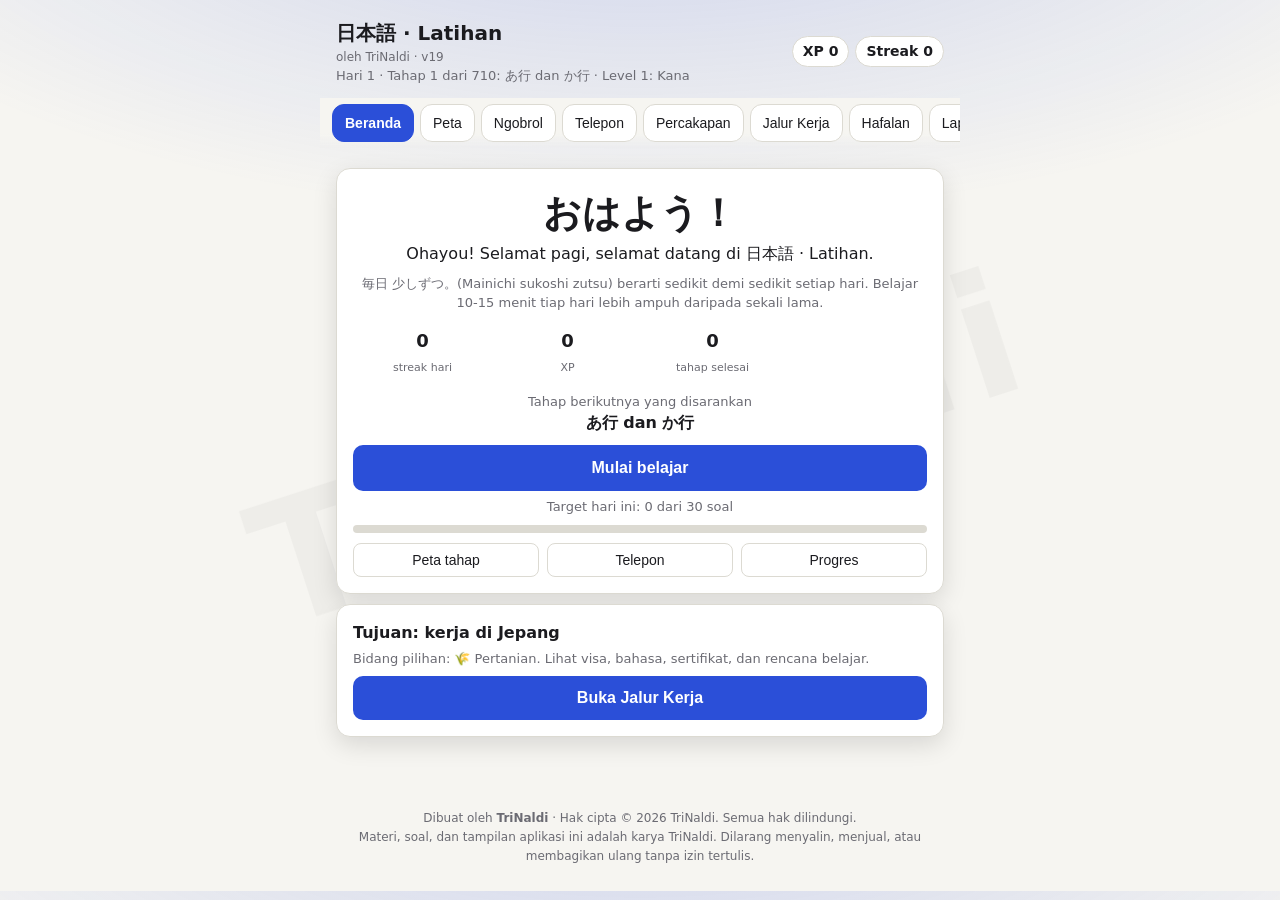
==== index.html @ ceb4240b "update" ====
<!DOCTYPE html>
<html lang="id">
<head>
<meta charset="utf-8">
<meta name="author" content="TriNaldi">
<meta name="copyright" content="TriNaldi">
<meta name="viewport" content="width=device-width, initial-scale=1, viewport-fit=cover">
<title>Latihan Bahasa Jepang</title>
<style>
:root{--bg:#f6f5f1;--sf:#fff;--tx:#1b1b1f;--mu:#6b6b73;--bd:#dcdad2;--ok:#1a8f4d;--no:#d1383d;--ac:#2b4fd8;--okb:#e3f5ea;--nob:#fbe6e7;
box-sizing:border-box;padding-top:env(safe-area-inset-top,0px);padding-bottom:env(safe-area-inset-bottom,0px)}
@media (prefers-color-scheme:dark){:root:not([data-theme="light"]){--bg:#000;--sf:#0b0b0d;--tx:#f2f2f2;--mu:#9a9aa3;--bd:#26262b;--ok:#3ddc84;--no:#ff6b6b;--ac:#7c9cff;--okb:#0f2a1b;--nob:#2c1213;color-scheme:dark}}
:root[data-theme="dark"]{--bg:#000;--sf:#0b0b0d;--tx:#f2f2f2;--mu:#9a9aa3;--bd:#26262b;--ok:#3ddc84;--no:#ff6b6b;--ac:#7c9cff;--okb:#0f2a1b;--nob:#2c1213;color-scheme:dark}
html{scroll-padding-top:env(safe-area-inset-top,0px)}
*{box-sizing:border-box}
body{margin:0;background:var(--bg);color:var(--tx);font:16px/1.5 "Noto Sans JP","Segoe UI",system-ui,sans-serif}
main{max-width:640px;margin:0 auto;padding:20px 16px 48px}
h1{font-size:20px;margin:0 0 4px}h2{font-size:16px;margin:24px 0 10px}
.card{background:var(--sf);border:1px solid var(--bd);border-radius:14px;padding:16px}
.mu{color:var(--mu);font-size:13px}
.stats{display:grid;grid-template-columns:repeat(3,1fr);gap:8px}.stats b{display:block;font-size:22px}
.bar{height:8px;background:var(--bd);border-radius:6px;overflow:hidden;margin:8px 0 4px}.bar i{display:block;height:100%;background:var(--ac);transition:width .3s}
.q{text-align:center}.kana{font-size:84px;line-height:1.2;font-weight:600;margin:6px 0}
.opts{display:flex;flex-direction:column;gap:8px;max-width:320px;margin:14px auto}
.opt{display:flex;align-items:center;gap:12px;padding:12px 14px;border:1px solid var(--bd);border-radius:10px;cursor:pointer;text-align:left;font-size:17px}
.opt:hover{border-color:var(--ac)}.opt.sel{border-color:var(--ac);background:color-mix(in srgb,var(--ac) 12%,transparent)}
.opt.ok{border-color:var(--ok);background:var(--okb)}.opt.no{border-color:var(--no);background:var(--nob)}
.dot{width:20px;height:20px;border:2px solid var(--mu);border-radius:50%;flex:none}.sel .dot{border-color:var(--ac);background:radial-gradient(var(--ac) 45%,transparent 50%)}
button.main{width:100%;padding:13px;border:0;border-radius:10px;background:var(--ac);color:#fff;font-size:16px;font-weight:600;cursor:pointer}
button.main:disabled{background:var(--bd);color:var(--mu);cursor:not-allowed}
button.ghost{background:none;border:1px solid var(--bd);color:var(--tx);border-radius:8px;padding:8px 12px;cursor:pointer;font-size:14px}
:focus-visible{outline:2px solid var(--ac);outline-offset:2px}
.fb{text-align:left;padding:12px 14px;border-radius:10px;margin:12px 0}.fb.ok{background:var(--okb)}.fb.no{background:var(--nob)}
.grid{display:grid;grid-template-columns:repeat(5,1fr);gap:6px}
.cell{border:1px solid var(--bd);border-radius:8px;padding:6px 0;text-align:center;font-size:22px}
.cell small{display:block;font-size:11px;color:var(--mu)}
.cell.m{border-color:var(--ok);background:var(--okb)}.cell.w{border-color:var(--no);background:var(--nob)}
pre{white-space:pre-wrap;font:14px/1.5 inherit;margin:0;font-family:inherit}
.row{display:flex;gap:8px;flex-wrap:wrap;margin-top:12px}
[hidden]{display:none!important}
body{background:radial-gradient(900px 380px at 50% -160px,color-mix(in srgb,var(--ac) 22%,transparent),transparent),var(--bg)}
.top{max-width:640px;margin:0 auto;padding:18px 16px 4px;display:flex;justify-content:space-between;align-items:center;gap:8px}
.top h1{margin:0}.chips{display:flex;gap:6px}.chip2{background:var(--sf);border:1px solid var(--bd);border-radius:20px;padding:4px 10px;font-size:14px;font-weight:600}
.tabs{max-width:640px;margin:8px auto 0;padding:6px 12px;display:flex;gap:6px;position:sticky;top:env(safe-area-inset-top,0px);z-index:5;background:linear-gradient(var(--bg) 70%,transparent)}
.tabs button{flex:1;padding:10px 2px;border:1px solid var(--bd);border-radius:12px;background:var(--sf);color:var(--tx);font-size:14px;cursor:pointer;transition:.15s}
.tabs button.on{background:var(--ac);border-color:var(--ac);color:#fff;font-weight:600}
.card{box-shadow:0 8px 24px rgba(0,0,0,.12);animation:rise .25s ease}
.opt{transition:transform .12s,border-color .12s}.opt:hover{transform:translateY(-1px)}.opt:active{transform:scale(.98)}
.opt.ok{animation:pop .35s}.opt.no{animation:shake .35s}
@keyframes pop{50%{transform:scale(1.04)}}@keyframes shake{25%{transform:translateX(-6px)}75%{transform:translateX(6px)}}@keyframes rise{from{opacity:0;transform:translateY(6px)}}
.pth{display:flex;flex-wrap:wrap;gap:5px;margin-top:8px}.pc{width:38px;height:34px;border-radius:9px;border:1px solid var(--bd);background:var(--sf);color:var(--tx);font-size:12px;cursor:pointer}
.pc.d{background:var(--okb);border-color:var(--ok)}.pc.c{background:var(--ac);color:#fff;border-color:var(--ac)}
.fc{min-height:220px;display:flex;flex-direction:column;align-items:center;justify-content:center;cursor:pointer;gap:8px;text-align:center}
.toast{position:fixed;left:50%;bottom:calc(24px + env(safe-area-inset-bottom,0px));transform:translateX(-50%);background:var(--tx);color:var(--bg);padding:10px 16px;border-radius:12px;z-index:60;font-size:14px}
details.card summary{cursor:pointer;font-weight:600}
body::after{content:"TriNaldi";position:fixed;left:50%;top:50%;transform:translate(-50%,-50%) rotate(-18deg);font-size:min(26vw,170px);font-weight:800;letter-spacing:.05em;color:var(--tx);opacity:.035;pointer-events:none;z-index:0;white-space:nowrap}
.top,main{position:relative;z-index:1}
.foot{max-width:640px;margin:8px auto 0;padding:16px 16px calc(24px + env(safe-area-inset-bottom,0px));text-align:center;color:var(--mu);font-size:12px;line-height:1.6;position:relative;z-index:1}

.kana{overflow-wrap:anywhere;word-break:break-word;max-width:100%}
.tabs{overflow-x:auto;scrollbar-width:none}.tabs::-webkit-scrollbar{display:none}
.tabs button{white-space:nowrap;padding:10px 12px}
.opts{width:100%}.opt{word-break:break-word}
.sub{display:flex;gap:6px;margin:12px 0}
.sub button{flex:1;padding:12px 4px;border-radius:12px;border:2px solid var(--bd);background:var(--sf);color:var(--tx);font-size:15px;font-weight:700;cursor:pointer}
.sub button.on{color:#fff}.sub .t.on{background:var(--tx);color:var(--bg);border-color:var(--tx)}
.sub .h.on{background:#2b4fd8;border-color:#2b4fd8}.sub .k.on{background:#d1383d;border-color:#d1383d}.sub .j.on{background:#1a8f4d;border-color:#1a8f4d}
.cell{cursor:pointer}
.ban{border-left:6px solid var(--ac);margin-bottom:10px}.ban b{font-size:18px}
.cr{display:flex;align-items:center;justify-content:space-between;gap:8px;padding:8px 0;border-top:1px solid var(--bd)}
@media(max-width:400px){.grid{grid-template-columns:repeat(4,1fr)}.kana{font-size:min(84px,18vw)}}

.bub{max-width:84%;padding:10px 13px;border-radius:16px;margin:8px 0;line-height:1.45;font-size:17px;cursor:pointer}
.bp{background:var(--sf);border:1px solid var(--bd);border-top-left-radius:4px}
.bu{background:var(--ac);color:#fff;margin-left:auto;border-top-right-radius:4px}
.rm{font-size:12px;opacity:.75;margin-top:2px}
.cs:active{transform:scale(.98)}
select.sl{width:100%;padding:10px;border-radius:10px;border:1px solid var(--bd);background:var(--sf);color:var(--tx);font-size:15px;margin:8px 0}
.seg{display:flex;gap:6px;margin:6px 0}.seg button{flex:1;padding:9px 4px;border-radius:10px;border:1px solid var(--bd);background:var(--sf);color:var(--tx);font-size:14px;cursor:pointer}.seg button.on{background:var(--ac);border-color:var(--ac);color:#fff}
.tabs button[data-v=latih]{display:none}.tabs{overflow-x:auto;white-space:nowrap;scrollbar-width:none}.tabs button{transition:.15s}.opt{transition:transform .1s,background .15s}.opt:active{transform:scale(.97)}
.big9{font-size:34px;font-weight:800;margin:4px 0}.big9 span{font-size:13px;font-weight:400;color:var(--mu);display:block}
.g9{display:grid;grid-template-columns:repeat(4,1fr);gap:6px;margin:12px 0;text-align:center}.g9 b{display:block;font-size:18px}.g9 span{font-size:11px;color:var(--mu)}
.wk9{display:flex;gap:6px;height:64px;margin:8px 0 12px}.wk9 div{flex:1;display:flex;flex-direction:column;justify-content:flex-end;align-items:center;font-size:10px;color:var(--mu)}.wk9 i{display:block;width:100%;background:var(--ac);border-radius:4px 4px 0 0;opacity:.85}
#go9{width:100%;padding:14px;font-size:16px}#bkp{margin-bottom:8px}
.cv-b{animation:pop9 .25s ease}@keyframes pop9{from{opacity:0;transform:translateY(8px)}to{opacity:1;transform:none}}.cv-av{width:92px;height:92px;font-size:50px;box-shadow:0 0 0 6px #ffffff14}
.r9{padding:7px 0;border-bottom:1px solid var(--bd);font-size:15px}.r9:last-child{border:0}
.jp9{font-size:38px;font-weight:800}.hm9{text-align:center}.hm9 .g9{margin:14px 0}.hm9 .row{justify-content:center}
.cv-btn.mic,.cv-btn.end{font-size:14px;font-weight:600}#v-home .row button{flex:1}.cv-btn{font-size:13px}
#sk9{position:fixed;inset:0;z-index:45;display:flex;flex-direction:column;height:100dvh;background:linear-gradient(#0e1838,#1c2c64 60%,#121c42);color:#fff;padding-top:env(safe-area-inset-top)}
#sk9 .cv-top{padding:12px}#sk9 .cv-chips{display:flex;flex-wrap:wrap;justify-content:center;gap:6px;margin-bottom:6px}.sk-c{border:0;border-radius:16px;padding:8px 12px;background:#ffffff26;color:#fff;font-size:14px}
.sk-n{font-size:12.5px;margin:0 0 8px 6px;color:#f5c542}#sk9 .tr{display:none;font-size:13px;opacity:.8;margin-top:3px}#sk9 .op .tr,#sk9.arti .tr{display:block}#sk9.norm .rm{display:none}#sk9 .cv-in{flex:1;min-width:0}#skm.on{background:#e03b3b}
</style>
<style>#callov .cv-btn{font-size:13px;line-height:1.1;padding:0}#callov .cv-btn.mic{font-size:15px;font-weight:600}#callov .cv-btn.mic.on{animation:none;box-shadow:0 0 0 7px #e03b3b55}#callov .cv-row{flex-wrap:wrap}</style>
<style id="v18css">
/* v18: rapikan layout agar tidak keluar batas */
html,body{max-width:100%;overflow-x:hidden}
main,.card,.top>div{min-width:0}
.card,.r9,.opt,.bub{overflow-wrap:anywhere}
.top{flex-wrap:wrap}.chips{flex-wrap:wrap}
img,svg,canvas,select,input{max-width:100%}
.seg{flex-wrap:wrap}.seg button{flex:1 1 auto;min-width:0;white-space:normal;line-height:1.25}
.tabs button{flex:0 0 auto}
.cv-row,#sk9 .cv-row{flex-wrap:wrap}
#sk9 .cv-in{flex:1 1 100%;min-width:0}
#sk9 .cv-sm{flex:1 1 auto;min-width:0}
#sk9 .cv-chips{max-height:34vh;overflow-y:auto}
#sk9{position:fixed;top:0;left:0;right:0;bottom:0;height:100%;max-height:100dvh;overflow:hidden}
#sk9 .cv-top{padding-top:calc(14px + env(safe-area-inset-top,0px));flex:none}
#sk9 .cv-log{flex:1 1 auto;min-height:0;overflow-y:auto}
#sk9 .cv-dock{flex:none;padding-bottom:calc(12px + env(safe-area-inset-bottom,0px))}
.sk-c{max-width:100%;white-space:normal;text-align:center}
#v-sk9 .seg button{flex:1 1 42%}
/* Jalur Kerja */
.kg{display:grid;grid-template-columns:repeat(2,minmax(0,1fr));gap:8px;margin-top:10px}
.kf{display:flex;align-items:center;gap:8px;padding:10px;border:1px solid var(--bd);border-radius:12px;background:var(--sf);color:var(--tx);font-size:14px;cursor:pointer;text-align:left;line-height:1.25;transition:.15s}
.kf span{font-size:22px;flex:none}.kf.on{border-color:var(--ac);background:color-mix(in srgb,var(--ac) 14%,transparent);font-weight:700}
.kf:active{transform:scale(.97)}
.ktab{margin-top:10px}.ktab button{flex:1 1 30%}
.lg{margin:8px 0}.lgh{display:flex;justify-content:space-between;gap:8px;flex-wrap:wrap;font-size:14px}
.kck{display:flex;gap:10px;align-items:flex-start;padding:10px 0;border-top:1px solid var(--bd);cursor:pointer;font-size:15px}
.kck:first-child{border-top:0}.kck input{width:20px;height:20px;margin-top:2px;flex:none;accent-color:var(--ac)}
.opts .opt .rm{font-size:12px;opacity:.7}
.card a{color:var(--ac)}
details.card summary{line-height:1.4}
@media(max-width:380px){.kg{grid-template-columns:1fr}}

.w18{display:flex;gap:6px;margin:12px 0 8px;align-items:flex-end}
.c18{flex:1;min-width:0;display:flex;flex-direction:column;align-items:center;gap:3px;text-align:center}
.c18 span{font-size:11px;color:var(--mu);min-height:14px}.c18 small{font-size:11px;color:var(--mu)}.c18.now small{color:var(--tx);font-weight:700}
.s18{width:100%;height:84px;display:flex;flex-direction:column-reverse;gap:1px;justify-content:flex-start;border-bottom:1px solid var(--bd)}
.s18 i{display:block;width:100%;border-radius:3px}
.lg18{display:flex;flex-wrap:wrap;gap:6px 14px;font-size:13px}.lg18 i{display:inline-block;width:10px;height:10px;border-radius:3px;margin-right:5px}
</style>
</head>
<body>
<header class="top"><div><h1>日本語 · Latihan</h1><div class="mu" style="font-size:12px">oleh TriNaldi · v19</div><div class="mu" id="sub"></div></div><div class="chips"><span class="chip2" id="xp">XP 0</span><span class="chip2" id="st">Streak 0</span></div></header>
<nav class="tabs" id="tabs"><button data-v="latih" class="on">Latihan</button><button data-v="kartu">Hafalan</button><button data-v="peta">Peta</button><button data-v="lap">Laporan</button></nav>
<main>
<section id="v-latih">
<div class="card"><div class="stats"><div><span class="mu" style="color:var(--ok)">Benar</span><b id="sc" style="color:var(--ok)">0</b></div><div><span class="mu" style="color:var(--no)">Salah</span><b id="sw" style="color:var(--no)">0</b></div><div><span class="mu">Akurasi</span><b id="sa">–</b></div></div>
<div class="bar"><i id="pb" style="width:0"></i></div><div class="mu" id="pt"></div></div>
<div id="rvb"></div>
<h2 id="qh">Soal</h2>
<div class="card q" id="qc"></div>
<div class="mu" style="text-align:center;margin-top:8px">Tips: tekan 1 sampai 4 untuk memilih, Enter untuk lanjut.</div>
</section>
<section id="v-kartu" hidden></section>
<section id="v-peta" hidden>
<h2>Peta tahap</h2><div id="path"></div>
<div id="maps"></div><div id="map" hidden></div>
<h2>Panduan</h2>
<details class="card" style="margin-top:12px"><summary style="cursor:pointer;font-weight:600">Peta jalan menuju kerja di Jepang</summary><div class="mu" style="margin-top:8px;line-height:1.6"><p><b>Visa tokutei ginou (SSW) tipe 1:</b> perlu lulus JFT-Basic atau JLPT N4, ditambah ujian keterampilan bidang kerjanya. JFT-Basic lebih sering diadakan dan hasilnya cepat keluar.</p><p><b>Visa kerja profesional untuk lulusan kuliah:</b> umumnya tidak ada syarat sertifikat resmi, tetapi banyak perusahaan meminta JLPT N3 sampai N2 untuk wawancara dan kerja sehari-hari. Cek syarat terbaru langsung ke perusahaan atau kedutaan.</p><p><b>Posisimu di halaman ini:</b> tahap 1 sampai 103 = kana lengkap. Tahap 104 ke atas = kosakata, partikel, kalimat, dan kanji dasar (menuju N5). N4 dan N3 kita tambah bertahap setelah itu. Cek jadwal ujian resmi di jlpt.jp dan jpf.go.jp/jft-basic.</p></div></details>
<details class="card" style="margin-top:10px"><summary>Panduan pengucapan</summary><div class="mu" style="margin-top:8px;line-height:1.6"><p><b>Vokal</b> selalu jelas: a, i, u, e, o. <b>ら行</b>: ujung lidah menyentuh langit-langit sekali, antara r dan l. <b>ふ</b>: antara h dan f. <b>つ</b>: ts + u. <b>ん</b>: nasal satu ketukan penuh.</p><p><b>っ kecil</b>: tahan sebentar sebelum konsonan berikutnya. <b>Vokal panjang</b>: tahan dua ketukan, karena mengubah arti (おばさん bibi, おばあさん nenek).</p><p><b>です dan ます</b> di akhir kalimat sering terdengar des dan mas (u hampir tidak bersuara). Semua suku kata punya panjang hampir sama, tidak ada tekanan keras seperti bahasa Inggris. Bahasa Jepang memakai tinggi-rendah nada (pitch accent), jadi tirulah suara contoh.</p></div></details>
<div class="row"><button class="ghost" id="rst">Reset semua</button><label class="mu" style="display:flex;align-items:center;gap:6px"><input type="checkbox" id="au"> Suara otomatis</label></div>
<select id="jp" hidden></select>
</section>
<section id="v-lap" hidden></section>
</main>
<footer class="foot">Dibuat oleh <b>TriNaldi</b> &middot; Hak cipta &copy; 2026 TriNaldi. Semua hak dilindungi.<br>Materi, soal, dan tampilan aplikasi ini adalah karya TriNaldi. Dilarang menyalin, menjual, atau membagikan ulang tanpa izin tertulis.</footer>
<button hidden id="rep"></button><div hidden id="rc"></div>

<script>
const R=[
["a","あa いi うu えe おo"],["ka","かka きki くku けke こko"],["sa","さsa しshi すsu せse そso"],
["ta","たta ちchi つtsu てte とto"],["na","なna にni ぬnu ねne のno"],["ha","はha ひhi ふfu へhe ほho"],
["ma","まma みmi むmu めme もmo"],["ya","やya ゆyu よyo"],["ra","らra りri るru れre ろro"],["wa","わwa をwo んn"],
["ga","がga ぎgi ぐgu げge ごgo"],["za","ざza じji ずzu ぜze ぞzo"],["da","だda ぢji づzu でde どdo"],["ba","ばba びbi ぶbu べbe ぼbo"],["pa","ぱpa ぴpi ぷpu ぺpe ぽpo"],
["kya","きゃkya きゅkyu きょkyo"],["sha","しゃsha しゅshu しょsho"],["cha","ちゃcha ちゅchu ちょcho"],["nya","にゃnya にゅnyu にょnyo"],["hya","ひゃhya ひゅhyu ひょhyo"],["mya","みゃmya みゅmyu みょmyo"],["rya","りゃrya りゅryu りょryo"],["gya","ぎゃgya ぎゅgyu ぎょgyo"],["ja","じゃja じゅju じょjo"],["bya","びゃbya びゅbyu びょbyo"],["pya","ぴゃpya ぴゅpyu ぴょpyo"],
["a","アa イi ウu エe オo"],["ka","カka キki クku ケke コko"],["sa","サsa シshi スsu セse ソso"],["ta","タta チchi ツtsu テte トto"],["na","ナna ニni ヌnu ネne ノno"],["ha","ハha ヒhi フfu ヘhe ホho"],["ma","マma ミmi ムmu メme モmo"],["ya","ヤya ユyu ヨyo"],["ra","ラra リri ルru レre ロro"],["wa","ワwa ヲwo ンn"],
["ga","ガga ギgi グgu ゲge ゴgo"],["za","ザza ジji ズzu ゼze ゾzo"],["da","ダda ヂji ヅzu デde ドdo"],["ba","バba ビbi ブbu ベbe ボbo"],["pa","パpa ピpi プpu ペpe ポpo"],
["kya","キャkya キュkyu キョkyo"],["sha","シャsha シュshu ショsho"],["cha","チャcha チュchu チョcho"],["nya","ニャnya ニュnyu ニョnyo"],["hya","ヒャhya ヒュhyu ヒョhyo"],["mya","ミャmya ミュmyu ミョmyo"],["rya","リャrya リュryu リョryo"],["gya","ギャgya ギュgyu ギョgyo"],["ja","ジャja ジュju ジョjo"],["bya","ビャbya ビュbyu ビョbyo"],["pya","ピャpya ピュpyu ピョpyo"]
].map(([n,s])=>({n,c:s.split(" ").map(x=>({k:x.match(/^[\u3040-\u30ff]+/)[0],r:x.replace(/^[\u3040-\u30ff]+/,"")}))}));
const TIPS={あ:"ada silang di atas dan lengkung di bawah",い:"dua garis tegak seperti dua huruf i",う:"ada titik di atas, bentuk seperti kepala menunduk",え:"seperti burung dengan ekor panjang",お:"mirip あ tapi ada titik di kanan atas",か:"ada tanda kecil di kanan atas, seperti kapak",き:"seperti kunci dengan dua garis silang",く:"seperti paruh burung, bentuk “<”",け:"garis tegak dengan palang di kanan, seperti huruf k",こ:"dua garis datar seperti kotak terbuka",さ:"mirip き tetapi bagian bawahnya terputus",し:"seperti kail pancing, dibaca shi",す:"ada simpul lingkar di tengah, seperti sushi",せ:"seperti seseorang bersandar ke tembok",そ:"satu goresan zigzag",ぢ:"jarang dipakai, bunyinya sama dengan じ",づ:"jarang dipakai, bunyinya sama dengan ず",シ:"goresan lebih mendatar, sapuan naik ke kanan (beda dari ツ)",ツ:"goresan lebih tegak ke bawah (beda dari シ)",ソ:"dua goresan tegak (beda dari ン yang mendatar)",ン:"dua goresan mendatar, seperti シ tanpa satu titik"};
// stages
const ST=[{l:"あ行 dan か行",ch:[...R[0].c,...R[1].c],t:3}];
for(let i=2;i<R.length;i++){if(i===26)ST.push({l:"Acak semua hiragana (104 huruf)",ch:R.slice(0,26).flatMap(r=>r.c),t:2});if(i===36){ST.push({l:"Acak semua katakana dasar (46 huruf)",ch:R.slice(26,36).flatMap(r=>r.c),t:2});ST.push({l:"Acak hiragana + katakana dasar (150 huruf)",ch:R.slice(0,36).flatMap(r=>r.c),t:2});}ST.push({l:i>=41?"Yōon katakana "+R[i].n:i>=36?"Dakuten katakana "+R[i].n:i>=26?"Katakana "+R[i].n:i>=15?"Yōon "+R[i].n:(i>=10?"Dakuten ":"")+R[i].n+"行",ch:R[i].c,t:3});
 if(i!==26&&i!==36&&i!==41)ST.push({l:i>=41?"Acak キャ\u2013"+R[i].n:i>=36?"Acak ガ\u2013"+R[i].n:i>=26?"Acak ア\u2013"+R[i].n:i>=15?"Acak きゃ\u2013"+R[i].n:(i>=10?"Acak が\u2013":"Acak あ\u2013")+R[i].n+"行",ch:R.slice(i>=41?41:i>=36?36:i>=26?26:i>=15?15:i>=10?10:0,i+1).flatMap(r=>r.c),t:2});}
ST.push({l:"Acak semua katakana (104 huruf)",ch:R.slice(26).flatMap(r=>r.c),t:2});ST.push({l:"Acak semua kana (208 huruf)",ch:R.flatMap(r=>r.c),t:2});
const W=[['salam dan frasa','こんにちは|konnichiwa|selamat siang;おはよう|ohayou|selamat pagi;こんばんは|konbanwa|selamat malam;さようなら|sayounara|selamat tinggal;ありがとう|arigatou|terima kasih;すみません|sumimasen|permisi;ごめんなさい|gomennasai|maaf;おねがいします|onegaishimasu|tolong atau mohon;はい|hai|ya;いいえ|iie|tidak;いただきます|itadakimasu|selamat makan;おやすみなさい|oyasuminasai|selamat tidur'],
['angka 1 sampai 10','いち|ichi|satu;に|ni|dua;さん|san|tiga;よん|yon|empat;ご|go|lima;ろく|roku|enam;なな|nana|tujuh;はち|hachi|delapan;きゅう|kyuu|sembilan;じゅう|juu|sepuluh'],
['orang dan keluarga','わたし|watashi|saya;あなた|anata|kamu;ともだち|tomodachi|teman;せんせい|sensei|guru;がくせい|gakusei|pelajar;かぞく|kazoku|keluarga;おかあさん|okaasan|ibu;おとうさん|otousan|ayah;おにいさん|oniisan|kakak laki-laki;おねえさん|oneesan|kakak perempuan;いもうと|imouto|adik perempuan;おとうと|otouto|adik laki-laki'],
['makanan dan minuman','みず|mizu|air;おちゃ|ocha|teh;コーヒー|koohii|kopi;ジュース|juusu|jus;ごはん|gohan|nasi;パン|pan|roti;たまご|tamago|telur;さかな|sakana|ikan;にく|niku|daging;やさい|yasai|sayur;くだもの|kudamono|buah;ラーメン|raamen|ramen'],
['tempat dan benda','がっこう|gakkou|sekolah;うち|uchi|rumah;えき|eki|stasiun;みせ|mise|toko;びょういん|byouin|rumah sakit;くるま|kuruma|mobil;でんしゃ|densha|kereta listrik;ほん|hon|buku;ノート|nooto|buku catatan;ざっし|zasshi|majalah;きって|kitte|perangko;けいたい|keitai|ponsel'],
['kata kerja (-masu)','たべます|tabemasu|makan;のみます|nomimasu|minum;いきます|ikimasu|pergi;きます|kimasu|datang;みます|mimasu|melihat;ききます|kikimasu|mendengar;よみます|yomimasu|membaca;かきます|kakimasu|menulis;はなします|hanashimasu|berbicara;かいます|kaimasu|membeli;ねます|nemasu|tidur;します|shimasu|melakukan'],
['kata sifat','おおきい|ookii|besar;ちいさい|chiisai|kecil;あたらしい|atarashii|baru;ふるい|furui|lama;おいしい|oishii|enak;たかい|takai|mahal atau tinggi;やすい|yasui|murah;たのしい|tanoshii|menyenangkan;いい|ii|bagus;あつい|atsui|panas;さむい|samui|dingin;むずかしい|muzukashii|sulit'],
['kalimat dasar','わたしはがくせいです|watashi wa gakusei desu|Saya pelajar;おなまえはなんですか|onamae wa nan desu ka|Siapa namamu?;おげんきですか|ogenki desu ka|Apa kabarmu?;げんきです|genki desu|Saya sehat;これはなんですか|kore wa nan desu ka|Ini apa?;これはほんです|kore wa hon desu|Ini buku;トイレはどこですか|toire wa doko desu ka|Toilet di mana?;いくらですか|ikura desu ka|Berapa harganya?;おみずをください|omizu o kudasai|Tolong beri saya air;わかりません|wakarimasen|Saya tidak mengerti;もういちどおねがいします|mou ichido onegaishimasu|Tolong ulangi sekali lagi;にほんごがすこしはなせます|nihongo ga sukoshi hanasemasu|Saya bisa bicara bahasa Jepang sedikit']];
const WA=[];W.forEach(([n,s])=>{const ch=s.split(';').map(x=>{const[k,r,m]=x.split('|');return{k,r,m}});WA.push(...ch);ST.push({l:'Kosakata: '+n,ch,t:2,w:1})});
ST.push({l:'Acak semua kosakata ('+WA.length+' kata)',ch:WA,t:2,w:1});
const P=(n,s,x)=>{const ch=s.split(';').map(y=>{const[k,r,m,v]=y.split('|');return{k,r,m,v}});ST.push(Object.assign({l:n,ch,t:2,w:1},x));return ch};
const W2=[];
[['Kosakata lanjutan: hari dan waktu','げつようび|getsuyoubi|Senin;かようび|kayoubi|Selasa;すいようび|suiyoubi|Rabu;もくようび|mokuyoubi|Kamis;きんようび|kinyoubi|Jumat;どようび|doyoubi|Sabtu;にちようび|nichiyoubi|Minggu;きょう|kyou|hari ini;あした|ashita|besok;きのう|kinou|kemarin;いま|ima|sekarang;まいにち|mainichi|setiap hari'],
['Kosakata lanjutan: arah dan tempat','みぎ|migi|kanan;ひだり|hidari|kiri;まっすぐ|massugu|lurus;ここ|koko|sini;そこ|soko|situ;あそこ|asoko|sana;うえ|ue|atas;した|shita|bawah;なか|naka|dalam;まえ|mae|depan;うしろ|ushiro|belakang;どこ|doko|di mana'],
['Kosakata lanjutan: warna dan benda','あか|aka|merah;あお|ao|biru;しろ|shiro|putih;くろ|kuro|hitam;きいろ|kiiro|kuning;みどり|midori|hijau;かばん|kaban|tas;かさ|kasa|payung;とけい|tokei|jam;でんわ|denwa|telepon;めがね|megane|kacamata;くつ|kutsu|sepatu'],
['Kosakata lanjutan: kata kerja','おきます|okimasu|bangun;あらいます|araimasu|mencuci;あいます|aimasu|bertemu;まちます|machimasu|menunggu;あそびます|asobimasu|bermain;はたらきます|hatarakimasu|bekerja;べんきょうします|benkyou shimasu|belajar;かえります|kaerimasu|pulang;かります|karimasu|meminjam;おしえます|oshiemasu|mengajar;ならいます|naraimasu|belajar dari guru;わかります|wakarimasu|mengerti'],
['Partikel dasar','わたし＿がくせいです|は|Saya pelajar|わたしはがくせいです;これ＿ほんです|は|Ini buku|これはほんです;みず＿のみます|を|Saya minum air|みずをのみます;ごはん＿たべます|を|Saya makan nasi|ごはんをたべます;がっこう＿いきます|に|Saya pergi ke sekolah|がっこうにいきます;えき＿あいます|で|Bertemu di stasiun|えきであいます;わたし＿ともだちです|の|Teman saya|わたしのともだちです;わたし＿がくせいです|も|Saya juga pelajar|わたしもがくせいです;ともだち＿でかけます|と|Pergi bersama teman|ともだちとでかけます;ペン＿かきます|で|Menulis dengan pena|ペンでかきます;しちじ＿おきます|に|Bangun jam tujuh|しちじにおきます;にほんご＿わかります|が|Saya mengerti bahasa Jepang|にほんごがわかります',{opts:['は','が','を','に','で','も','の','と'],qt:'Pilih partikel yang tepat'}],
['Kosakata lanjutan: dunia kerja','かいしゃ|kaisha|perusahaan;しごと|shigoto|pekerjaan;かいしゃいん|kaishain|karyawan;しゃちょう|shachou|direktur;かいぎ|kaigi|rapat;やすみ|yasumi|libur;ざんぎょう|zangyou|lembur;きゅうりょう|kyuuryou|gaji;めいし|meishi|kartu nama;しりょう|shiryou|dokumen;れんらく|renraku|menghubungi;めんせつ|mensetsu|wawancara kerja'],
['Kosakata lanjutan: kanji dasar 1','一|ichi|satu;二|ni|dua;三|san|tiga;四|yon|empat;五|go|lima;六|roku|enam;七|nana|tujuh;八|hachi|delapan;九|kyuu|sembilan;十|juu|sepuluh;百|hyaku|seratus;千|sen|seribu'],
['Kosakata lanjutan: kanji dasar 2','日本|nihon|Jepang;日本語|nihongo|bahasa Jepang;学生|gakusei|pelajar;先生|sensei|guru;学校|gakkou|sekolah;大学|daigaku|universitas;会社|kaisha|perusahaan;電車|densha|kereta listrik;水|mizu|air;山|yama|gunung;川|kawa|sungai;人|hito|orang'],
['Kosakata lanjutan: kanji dasar 3','今日|kyou|hari ini;明日|ashita|besok;毎日|mainichi|setiap hari;月曜日|getsuyoubi|Senin;日曜日|nichiyoubi|Minggu;今|ima|sekarang;何|nani|apa;時間|jikan|waktu;何時|nanji|jam berapa;百円|hyakuen|seratus yen;今年|kotoshi|tahun ini;食べます|tabemasu|makan'],
['Kalimat sehari-hari','まいにちにほんごをべんきょうします|mainichi nihongo o benkyou shimasu|Setiap hari saya belajar bahasa Jepang;あしたともだちにあいます|ashita tomodachi ni aimasu|Besok saya bertemu teman;きのうえいがをみました|kinou eiga o mimashita|Kemarin saya menonton film;いまなんじですか|ima nanji desu ka|Sekarang jam berapa?;でんしゃでかいしゃにいきます|densha de kaisha ni ikimasu|Saya pergi ke kantor naik kereta;わたしはインドネシアじんです|watashi wa indoneshia jin desu|Saya orang Indonesia;にほんでしごとをしたいです|nihon de shigoto o shitai desu|Saya ingin bekerja di Jepang;にほんごをべんきょうしています|nihongo o benkyou shite imasu|Saya sedang belajar bahasa Jepang;ゆっくりはなしてください|yukkuri hanashite kudasai|Tolong bicara pelan-pelan;じこしょうかいをします|jikoshoukai o shimasu|Saya memperkenalkan diri;はじめまして|hajimemashite|Salam kenal;よろしくおねがいします|yoroshiku onegaishimasu|Mohon bantuannya']].forEach(([n,s,x])=>{const c=P(n,s,x);if(!x)W2.push(...c)});
ST.push({l:'Ujian kosakata lanjutan ('+W2.length+' kata)',ch:W2,t:2,w:1});
const IN={'あ行 dan か行':'<b>Selamat datang!</b><p>Cara kerjanya: lihat huruf, pilih bacaannya, lalu baca tips di feedback. Pilihan jawaban sengaja dibuat mirip supaya kamu benar-benar paham, bukan menebak.</p><p>Lima vokal: <b>a</b> seperti apa, <b>i</b> seperti ikan, <b>u</b> dengan bibir tidak dibulatkan, <b>e</b> seperti enak, <b>o</b> seperti obat. Tombol memutar suara kalau perangkatmu punya suara bahasa Jepang.</p>','Dakuten ga行':'<b>Dakuten dan handakuten</b><p>Tanda ゛ membuat bunyi bersuara: k→g, s→z, t→d, h→b. Tanda ゜ hanya untuk baris は: h→p. Bentuk huruf sama, tinggal tambah tanda.</p><p>Pengecualian: じ dan ぢ sama-sama <b>ji</b>, ず dan づ sama-sama <b>zu</b>.</p>','Yōon kya':'<b>Yōon: huruf gabungan</b><p>Huruf berakhiran i (き, し, ち, に, ひ, み, り, ぎ, じ, び, ぴ) ditambah や, ゆ, よ kecil menjadi satu suku kata. き+ゃ = <b>kya</b>, bukan ki-ya. Contoh: しゅ = shu, ちょ = cho, じゃ = ja.</p>','Katakana a':'<b>Katakana</b><p>Bunyinya sama persis dengan hiragana, hanya bentuknya lebih bersudut. Dipakai untuk kata serapan dan nama asing: コーヒー (kopi), インドネシア (Indonesia).</p><p>Hati-hati: <b>シ</b> (shi) dan <b>ツ</b> (tsu), serta <b>ソ</b> (so) dan <b>ン</b> (n) sangat mirip. シ dan ン goresannya mendatar, ツ dan ソ lebih tegak.</p>','Dakuten katakana ga':'<b>Katakana bertanda</b><p>Aturannya sama dengan hiragana: ガ=ga, ザ=za, ダ=da, バ=ba, パ=pa.</p>','Yōon katakana kya':'<b>Yōon katakana</b><p>Sama dengan hiragana: キャ=kya, シュ=shu, チョ=cho, ジャ=ja. Huruf ャ ュ ョ yang kecil menempel pada huruf sebelumnya.</p>','Kosakata: salam dan frasa':'<b>Kosakata mulai di sini</b><p>Tiap kata muncul dalam beberapa bentuk: dibaca apa, artinya apa, cara mengucapkannya, dan mendengarkan (kalau perangkatmu mendukung).</p><p><b>Vokal panjang</b> ditahan dua ketukan, dan ini mengubah arti: おかあさん (okaasan) = ibu, おばさん (obasan) = bibi. <b>っ kecil</b> menggandakan konsonan berikutnya: きって (kitte) = perangko. Di romaji, aa/ii/uu/ee/oo/ou menandai vokal panjang.</p>','Partikel dasar':'<b>Partikel</b><p>Kata kecil penanda fungsi: <b>は</b> (dibaca wa) topik, <b>が</b> penanda subjek, <b>を</b> (dibaca o) objek, <b>に</b> tujuan atau waktu, <b>で</b> tempat kegiatan atau alat, <b>も</b> juga, <b>の</b> milik, <b>と</b> bersama.</p><p>Pola inti: A は B です = A adalah B. Tambah か di akhir untuk bertanya.</p>','Kosakata lanjutan: kanji dasar 1':'<b>Kanji</b><p>Satu kanji bisa punya beberapa bacaan, jadi kita belajar lewat kata utuh. Mulai dari angka: 一 二 三 (garis), lalu 日 (matahari atau hari), 山 (gunung), 人 (orang).</p>','Kalimat sehari-hari':'<b>Kalimat utuh</b><p>Urutan kata Jepang: pelaku, objek, kata kerja di akhir. わたしは (saya) みずを (air) のみます (minum). Akhiran kata kerja: -masu sopan, -mashita lampau, -masen tidak.</p>'};
ST.forEach(s=>{if(IN[s.l])s.i=IN[s.l]});
const D=(n,s,x)=>{const ch=s.split(';').map(y=>{const[k,xx,j,jr,m]=y.split('|');return{k,x:xx,j,r:j+' ('+jr+')',m}});ST.push(Object.assign({l:n,ch,t:2,w:1,dlg:1,qt:'Pilih balasan yang tepat'},x))};
const V=[];
[['Kosakata baru: transportasi','ひこうき|hikouki|pesawat;バス|basu|bus;タクシー|takushii|taksi;じてんしゃ|jitensha|sepeda;くうこう|kuukou|bandara;きっぷ|kippu|tiket;のりば|noriba|tempat naik;りょこう|ryokou|perjalanan;みち|michi|jalan;こうさてん|kousaten|persimpangan;しんごう|shingou|lampu lalu lintas;ちず|chizu|peta'],
['Kosakata baru: belanja dan uang','いくら|ikura|berapa harganya;えん|en|yen;おかね|okane|uang;ふくろ|fukuro|kantong;レジ|reji|kasir;うります|urimasu|menjual;ぜんぶ|zenbu|semuanya;ひとつ|hitotsu|satu buah;ふたつ|futatsu|dua buah;みっつ|mittsu|tiga buah;げんきん|genkin|uang tunai;わりびき|waribiki|diskon']].forEach(([n,s])=>V.push(...P(n,s)));
D('Percakapan 1: perkenalan diri','はじめまして。たなかです。|hajimemashite. tanaka desu.|はじめまして。アリです。よろしくおねがいします。|hajimemashite. Ari desu. yoroshiku onegaishimasu.|Tanaka memperkenalkan diri. Kamu membalas dengan nama dan mohon bantuannya;おなまえは なんですか。|onamae wa nan desu ka.|わたしは アリです。|watashi wa Ari desu.|Siapa namamu? Saya Ari;おくには どこですか。|okuni wa doko desu ka.|インドネシアです。|indoneshia desu.|Negaramu di mana? Indonesia;おしごとは なんですか。|oshigoto wa nan desu ka.|だいがくせいです。|daigakusei desu.|Pekerjaanmu apa? Mahasiswa;にほんごは むずかしいですか。|nihongo wa muzukashii desu ka.|すこし むずかしいです。|sukoshi muzukashii desu.|Apakah bahasa Jepang sulit? Sedikit sulit;しゅみは なんですか。|shumi wa nan desu ka.|おんがくです。|ongaku desu.|Apa hobimu? Musik;おげんきですか。|ogenki desu ka.|はい、げんきです。ありがとうございます。|hai, genki desu. arigatou gozaimasu.|Apa kabarmu? Sehat, terima kasih;では、また あした。|dewa, mata ashita.|はい、また あした。さようなら。|hai, mata ashita. sayounara.|Sampai besok. Ya, sampai besok');
D('Percakapan 2: di restoran','いらっしゃいませ。なんめいさまですか。|irasshaimase. nanmei sama desu ka.|ひとりです。|hitori desu.|Selamat datang, berapa orang? Satu orang;メニューです。どうぞ。|menyuu desu. douzo.|ありがとうございます。|arigatou gozaimasu.|Ini menunya, silakan. Terima kasih;ごちゅうもんは なんですか。|gochuumon wa nan desu ka.|ラーメンを ください。|raamen o kudasai.|Mau pesan apa? Tolong ramen;おのみものは いかがですか。|onomimono wa ikaga desu ka.|おみずを おねがいします。|omizu o onegaishimasu.|Minumnya bagaimana? Air, tolong;ほかに ありますか。|hoka ni arimasu ka.|いいえ、だいじょうぶです。|iie, daijoubu desu.|Ada lagi? Tidak, cukup;おまたせしました。|omatase shimashita.|いただきます。|itadakimasu.|Maaf menunggu (makanan datang). Selamat makan;おかいけいは ごひゃくえんです。|okaikei wa gohyaku en desu.|はい、どうぞ。|hai, douzo.|Totalnya 500 yen. Ya, silakan;ありがとうございました。|arigatou gozaimashita.|ごちそうさまでした。|gochisousama deshita.|Terima kasih sudah datang. Terima kasih atas makanannya');
D('Percakapan 3: belanja dan arah','いらっしゃいませ。なにを おさがしですか。|irasshaimase. nani o osagashi desu ka.|かばんを さがしています。|kaban o sagashite imasu.|Sedang mencari apa? Saya mencari tas;これは いかがですか。|kore wa ikaga desu ka.|いくらですか。|ikura desu ka.|Bagaimana yang ini? Berapa harganya?;せんごひゃくえんです。|sengohyaku en desu.|ちょっと たかいです。|chotto takai desu.|Harganya 1.500 yen. Agak mahal;こちらは どうですか。|kochira wa dou desu ka.|それを ください。|sore o kudasai.|Yang ini bagaimana? Saya ambil itu;ふくろは いりますか。|fukuro wa irimasu ka.|いいえ、いりません。|iie, irimasen.|Perlu kantong? Tidak perlu;どこへ いきますか。|doko e ikimasu ka.|えきへ いきたいです。|eki e ikitai desu.|Mau ke mana? Saya ingin ke stasiun;まっすぐ いって、みぎです。|massugu itte, migi desu.|わかりました。ありがとうございます。|wakarimashita. arigatou gozaimasu.|Lurus lalu kanan. Saya mengerti, terima kasih;ここから あるいて じゅっぷんです。|koko kara aruite juppun desu.|ちかいですね。|chikai desu ne.|Jalan kaki 10 menit dari sini. Dekat ya');
P('Latihan berbicara: kalimat pendek','こんにちは、げんきですか|konnichiwa, genki desu ka|Halo, apa kabar?|こんにちは、元気ですか;わたしはアリです|watashi wa Ari desu|Saya Ari|私はアリです;インドネシアからきました|indoneshia kara kimashita|Saya datang dari Indonesia|インドネシアから来ました;にほんごをべんきょうしています|nihongo o benkyou shite imasu|Saya belajar bahasa Jepang|日本語を勉強しています;よろしくおねがいします|yoroshiku onegaishimasu|Mohon bantuannya|よろしくお願いします;もういちどおねがいします|mou ichido onegaishimasu|Tolong ulangi sekali lagi|もう一度お願いします;ゆっくりはなしてください|yukkuri hanashite kudasai|Tolong bicara pelan-pelan|ゆっくり話してください;ありがとうございます|arigatou gozaimasu|Terima kasih|ありがとうございます',{sp:1});
[['Kosakata baru: tubuh dan kesehatan','あたま|atama|kepala;め|me|mata;みみ|mimi|telinga;くち|kuchi|mulut;て|te|tangan;あし|ashi|kaki;おなか|onaka|perut;かぜ|kaze|flu;ねつ|netsu|demam;くすり|kusuri|obat;びょうき|byouki|sakit (penyakit);いたい|itai|sakit (nyeri)'],
['Kosakata baru: cuaca dan musim','てんき|tenki|cuaca;あめ|ame|hujan;ゆき|yuki|salju;はれ|hare|cerah;くもり|kumori|berawan;はる|haru|musim semi;なつ|natsu|musim panas;あき|aki|musim gugur;ふゆ|fuyu|musim dingin;すずしい|suzushii|sejuk;あたたかい|atatakai|hangat;たいふう|taifuu|topan']].forEach(([n,s])=>V.push(...P(n,s)));
P('Bentuk kata kerja','きのうえいがをみ＿|ました|Kemarin saya menonton film|きのうえいがをみました;まいにちにほんごをべんきょうし＿|ます|Setiap hari saya belajar bahasa Jepang|まいにちにほんごをべんきょうします;コーヒーはのみ＿|ません|Saya tidak minum kopi|コーヒーはのみません;きのうはがっこうへいき＿|ませんでした|Kemarin saya tidak pergi ke sekolah|きのうはがっこうへいきませんでした;いっしょにたべ＿|ましょう|Mari makan bersama|いっしょにたべましょう;あしたともだちにあい＿|ます|Besok saya bertemu teman|あしたともだちにあいます;せんしゅうとうきょうへいき＿|ました|Minggu lalu saya pergi ke Tokyo|せんしゅうとうきょうへいきました;おさけはのみ＿|ません|Saya tidak minum alkohol|おさけはのみません;いっしょにべんきょうし＿|ましょう|Mari belajar bersama|いっしょにべんきょうしましょう',{opts:['ます','ません','ました','ませんでした','ましょう'],qt:'Pilih akhiran kata kerja yang tepat'});
D('Percakapan 4: wawancara kerja','おなまえを おねがいします。|onamae o onegaishimasu.|アリです。よろしくおねがいします。|Ari desu. yoroshiku onegaishimasu.|Sebutkan namamu. Saya Ari, mohon bantuannya;どうして にほんで はたらきたいですか。|doushite nihon de hatarakitai desu ka.|にほんの ぎじゅつを まなびたいです。|nihon no gijutsu o manabitai desu.|Mengapa ingin bekerja di Jepang? Ingin belajar teknologi Jepang;だいがくでは なにを べんきょうしましたか。|daigaku de wa nani o benkyou shimashita ka.|コンピューターを べんきょうしました。|konpyuutaa o benkyou shimashita.|Di kampus belajar apa? Saya belajar komputer;にほんごは どのくらい はなせますか。|nihongo wa donokurai hanasemasu ka.|すこし はなせます。まいにち べんきょうしています。|sukoshi hanasemasu. mainichi benkyou shite imasu.|Seberapa bisa bahasa Jepang? Sedikit, belajar tiap hari;いつから はたらけますか。|itsu kara hatarakemasu ka.|らいげつから はたらけます。|raigetsu kara hatarakemasu.|Kapan bisa mulai bekerja? Mulai bulan depan;ざんぎょうは だいじょうぶですか。|zangyou wa daijoubu desu ka.|はい、だいじょうぶです。|hai, daijoubu desu.|Lembur tidak masalah? Ya, tidak masalah;なにか しつもんは ありますか。|nanika shitsumon wa arimasu ka.|しごとの ないようを もっと おしえてください。|shigoto no naiyou o motto oshiete kudasai.|Ada pertanyaan? Tolong jelaskan isi pekerjaannya lebih lanjut;では、けっかは らいしゅう れんらくします。|dewa, kekka wa raishuu renraku shimasu.|ありがとうございました。よろしくおねがいします。|arigatou gozaimashita. yoroshiku onegaishimasu.|Hasilnya kami kabari minggu depan. Terima kasih, mohon bantuannya');
P('Latihan berbicara: wawancara','はじめまして、アリです|hajimemashite, Ari desu|Salam kenal, saya Ari|はじめまして、アリです;にほんではたらきたいです|nihon de hatarakitai desu|Saya ingin bekerja di Jepang|日本で働きたいです;まいにちにほんごをべんきょうしています|mainichi nihongo o benkyou shite imasu|Setiap hari saya belajar bahasa Jepang|毎日日本語を勉強しています;だいがくでコンピューターをべんきょうしました|daigaku de konpyuutaa o benkyou shimashita|Di kampus saya belajar komputer|大学でコンピューターを勉強しました;らいげつからはたらけます|raigetsu kara hatarakemasu|Saya bisa bekerja mulai bulan depan|来月から働けます;ざんぎょうもだいじょうぶです|zangyou mo daijoubu desu|Lembur pun tidak masalah|残業も大丈夫です;しつもんがあります|shitsumon ga arimasu|Saya punya pertanyaan|質問があります;ありがとうございました|arigatou gozaimashita|Terima kasih banyak|ありがとうございました',{sp:1});
ST.push({l:'Ujian kosakata baru ('+V.length+' kata)',ch:V,t:2,w:1});
Object.assign(IN,{'Percakapan 1: perkenalan diri':'<b>Percakapan</b><p>Kamu membalas lawan bicara. Baca kalimatnya (ada romaji di bawahnya), lalu pilih balasan yang paling pas. Pilihan lain adalah balasan untuk pertanyaan lain, jadi harus teliti.</p><p>Setelah menjawab, suara memutar percakapan lengkap. Ulangi keras-keras mengikuti suaranya. Matikan lewat kotak Suara otomatis di bawah kalau terganggu.</p>','Latihan berbicara: kalimat pendek':'<b>Latihan berbicara</b><p>Tekan tombol dengar untuk contoh, lalu tombol ucapkan dan baca kalimatnya dengan suara jelas. Halaman ini memakai pengenalan suara browser (Chrome atau Edge, izinkan mikrofon), lalu menilai kecocokan. Nilai 60% ke atas dihitung benar.</p><p>Penilaian ini hanya perkiraan. Aksen dan intonasi tetap perlu dilatih bersama penutur asli atau guru.</p>','Bentuk kata kerja':'<b>Bentuk -masu</b><p>Kata kerja sopan: <b>-masu</b> (melakukan), <b>-masen</b> (tidak), <b>-mashita</b> (lampau), <b>-masen deshita</b> (tidak, lampau), <b>-mashou</b> (mari). Contoh dari mi-: mimasu, mimasen, mimashita, mimashou.</p>','Percakapan 4: wawancara kerja':'<b>Wawancara kerja</b><p>Wawancara memakai bahasa sopan (desu dan masu). Jawaban yang baik pendek, jelas, dan ditutup dengan sikap sopan seperti よろしくおねがいします.</p>'});
const V3=[];
const RD=(n,s,x)=>{const ch=s.split(';').map(y=>{const[k,xx,r]=y.split('|');return{k,x:xx,r}});ST.push(Object.assign({l:n,ch,t:2,w:1,dlg:1,al:'artinya',qt:'Apa isi tulisan ini?'},x))};
D('Percakapan 5: di stasiun','どちらまで いきますか。|dochira made ikimasu ka.|しんじゅくまで おねがいします。|shinjuku made onegaishimasu.|Sampai mana? Tolong ke Shinjuku;きっぷは かいましたか。|kippu wa kaimashita ka.|いいえ、まだです。|iie, mada desu.|Sudah beli tiket? Belum;すみません、トイレは どこですか。|sumimasen, toire wa doko desu ka.|あちらです。|achira desu.|Permisi, toilet di mana? Di sana;つぎの でんしゃは なんじですか。|tsugi no densha wa nanji desu ka.|ごじ ごふんです。|goji gofun desu.|Kereta berikutnya jam berapa? Jam 5.05;ここに すわっても いいですか。|koko ni suwattemo ii desu ka.|はい、どうぞ。|hai, douzo.|Boleh duduk di sini? Silakan;みちに まよいました。|michi ni mayoimashita.|いっしょに いきましょう。|issho ni ikimashou.|Saya tersesat. Mari pergi bersama;ありがとうございます。たすかりました。|arigatou gozaimasu. tasukarimashita.|どういたしまして。|douitashimashite.|Terima kasih, sangat membantu. Sama-sama;ICカードを おとしました。|ai kaado o otoshimashita.|えきいんに いいましょう。|ekiin ni iimashou.|Kartu IC saya jatuh. Mari lapor ke petugas');
[['Kosakata N5: rumah','へや|heya|kamar;だいどころ|daidokoro|dapur;トイレ|toire|toilet;おふろ|ofuro|bak mandi;まど|mado|jendela;ドア|doa|pintu;つくえ|tsukue|meja;いす|isu|kursi;ベッド|beddo|kasur;でんき|denki|lampu atau listrik;れいぞうこ|reizouko|kulkas;せんたくき|sentakuki|mesin cuci'],
['Kosakata N5: profesi','いしゃ|isha|dokter;かんごし|kangoshi|perawat;エンジニア|enjinia|insinyur;てんいん|tenin|pegawai toko;ぎんこういん|ginkouin|pegawai bank;こうむいん|koumuin|pegawai negeri;うんてんしゅ|untenshu|sopir;りょうりにん|ryourinin|koki;べんごし|bengoshi|pengacara;かしゅ|kashu|penyanyi;けいさつかん|keisatsukan|polisi;だいがくせい|daigakusei|mahasiswa'],
['Kosakata N5: perasaan','うれしい|ureshii|senang;かなしい|kanashii|sedih;いそがしい|isogashii|sibuk;ひま|hima|luang;つかれました|tsukaremashita|lelah;ねむい|nemui|mengantuk;おなかがすきました|onaka ga sukimashita|lapar;のどがかわきました|nodo ga kawakimashita|haus;こわい|kowai|takut atau seram;はずかしい|hazukashii|malu;すき|suki|suka;きらい|kirai|tidak suka'],
['Kosakata N5: kata tanya dan penunjuk','だれ|dare|siapa;なに|nani|apa;いつ|itsu|kapan;どうして|doushite|mengapa;どれ|dore|yang mana;どの|dono|yang mana (+ benda);これ|kore|ini;それ|sore|itu;あれ|are|itu (jauh);この|kono|ini (+ benda);どう|dou|bagaimana;いくつ|ikutsu|berapa buah']].forEach(([n,s])=>V3.push(...P(n,s)));
D('Percakapan 6: di kantor','おはようございます。|ohayou gozaimasu.|おはようございます。よろしくおねがいします。|ohayou gozaimasu. yoroshiku onegaishimasu.|Selamat pagi. Selamat pagi, mohon bantuannya;この しりょうを コピーして ください。|kono shiryou o kopii shite kudasai.|はい、わかりました。|hai, wakarimashita.|Tolong fotokopi dokumen ini. Baik;かいぎは なんじからですか。|kaigi wa nanji kara desu ka.|ごご ふたじからです。|gogo futaji kara desu.|Rapat mulai jam berapa? Jam 2 siang;しゃちょうは いま いません。|shachou wa ima imasen.|では、あとで また きます。|dewa, ato de mata kimasu.|Direktur tidak ada. Saya datang lagi nanti;しごとは おわりましたか。|shigoto wa owarimashita ka.|はい、おわりました。|hai, owarimashita.|Pekerjaan sudah selesai? Ya, sudah;ちょっと てつだって くれませんか。|chotto tetsudatte kuremasen ka.|はい、いいですよ。|hai, ii desu yo.|Bisa bantu sedikit? Boleh;じかんに おくれないで ください。|jikan ni okurenaide kudasai.|すみません。きをつけます。|sumimasen. ki o tsukemasu.|Jangan terlambat. Maaf, saya akan berhati-hati;おつかれさまでした。|otsukaresama deshita.|おつかれさまでした。おさきに しつれいします。|otsukaresama deshita. osaki ni shitsurei shimasu.|Terima kasih atas kerja kerasnya. Saya pamit duluan');
P('Partikel lanjutan','がっこう＿いきます|へ|Pergi ke sekolah|がっこうへいきます;くじ＿はたらきます|から|Bekerja mulai jam sembilan|くじからはたらきます;ごじ＿はたらきます|まで|Bekerja sampai jam lima|ごじまではたらきます;りんご＿みかんを かいます|や|Membeli apel dan jeruk|りんごやみかんをかいます;いい てんきです＿|ね|Cuacanya bagus ya|いいてんきですね;あしたは やすみです＿|よ|Besok libur, lho|あしたはやすみですよ;これは なんです＿|か|Ini apa?|これはなんですか;でんしゃ＿いきます|で|Pergi naik kereta|でんしゃでいきます;にほん＿きました|へ|Datang ke Jepang|にほんへきました',{opts:['へ','から','まで','や','ね','よ','か','で'],qt:'Pilih partikel yang tepat'});
P('Bentuk-て','み＿ください|て|Tolong lihat|みてください;よ＿ください|んで|Tolong baca|よんでください;か＿ください|いて|Tolong tulis|かいてください;ま＿ください|って|Tolong tunggu|まってください;い＿ください|って|Tolong pergi|いってください;の＿ください|んで|Tolong minum|のんでください;はなし＿ください|て|Tolong bicara|はなしてください;あそ＿ください|んで|Tolong bermain|あそんでください;き＿ください|いて|Tolong dengarkan|きいてください',{opts:['て','で','いて','んで','って'],qt:'Pilih akhiran bentuk-て'});
P('Kata sifat dan waktu lampau','このラーメンはおいし＿|いです|Ramen ini enak|このラーメンはおいしいです;このカレーはおいし＿|くないです|Kari ini tidak enak|このカレーはおいしくないです;きのうはあつ＿|かったです|Kemarin panas|きのうはあつかったです;きのうはさむ＿|くなかったです|Kemarin tidak dingin|きのうはさむくなかったです;これはたか＿|いです|Ini mahal|これはたかいです;にほんごはむずかし＿|くないです|Bahasa Jepang tidak sulit|にほんごはむずかしくないです;せんしゅうはたのし＿|かったです|Minggu lalu menyenangkan|せんしゅうはたのしかったです;このくつはやす＿|くなかったです|Sepatu ini tidak murah|このくつはやすくなかったです',{opts:['いです','くないです','かったです','くなかったです'],qt:'Pilih akhiran yang tepat'});
P('Latihan berbicara: di kantor','おはようございます|ohayou gozaimasu|Selamat pagi|おはようございます;わかりました|wakarimashita|Saya mengerti|分かりました;おくれてすみません|okurete sumimasen|Maaf saya terlambat|遅れてすみません;かいぎはなんじからですか|kaigi wa nanji kara desu ka|Rapat mulai jam berapa?|会議は何時からですか;ちょっとてつだってください|chotto tetsudatte kudasai|Tolong bantu sedikit|ちょっと手伝ってください;おつかれさまでした|otsukaresama deshita|Terima kasih atas kerja kerasnya|お疲れ様でした;しりょうをおくります|shiryou o okurimasu|Saya kirim dokumennya|資料を送ります;もういちどせつめいしてください|mou ichido setsumei shite kudasai|Tolong jelaskan sekali lagi|もう一度説明してください',{sp:1});
[['Kosakata N5: kanji 4','火|hi|api;木|ki|pohon;金|kane|uang;土|tsuchi|tanah;月|tsuki|bulan;天気|tenki|cuaca;雨|ame|hujan;男|otoko|laki-laki;女|onna|perempuan;子|ko|anak;父|chichi|ayah saya;母|haha|ibu saya'],
['Kosakata N5: kanji 5','駅|eki|stasiun;店|mise|toko;国|kuni|negara;外国|gaikoku|luar negeri;車|kuruma|mobil;見ます|mimasu|melihat;行きます|ikimasu|pergi;来ます|kimasu|datang;飲みます|nomimasu|minum;読みます|yomimasu|membaca;書きます|kakimasu|menulis;話します|hanashimasu|berbicara'],
['Kosakata N5: kanji 6','大きい|ookii|besar;小さい|chiisai|kecil;高い|takai|mahal atau tinggi;安い|yasui|murah;新しい|atarashii|baru;古い|furui|lama;上|ue|atas;下|shita|bawah;右|migi|kanan;左|hidari|kiri;中|naka|dalam;前|mae|depan']].forEach(([n,s])=>V3.push(...P(n,s)));
RD('Bacaan 1: kehidupan sehari-hari','わたしは アリです。インドネシアから きました。|watashi wa Ari desu. indoneshia kara kimashita.|Ari berasal dari Indonesia;たなかさんは かいしゃいんです。まいにち でんしゃで かいしゃへ いきます。|tanaka san wa kaishain desu. mainichi densha de kaisha e ikimasu.|Tanaka pegawai yang naik kereta ke kantor;きのう ともだちと えいがを みました。とても おもしろかったです。|kinou tomodachi to eiga o mimashita. totemo omoshirokatta desu.|Kemarin menonton film dengan teman, filmnya seru;あしたは やすみです。うちで にほんごを べんきょうします。|ashita wa yasumi desu. uchi de nihongo o benkyou shimasu.|Besok libur dan belajar bahasa Jepang di rumah;この ラーメンは やすくて おいしいです。まいしゅう たべます。|kono raamen wa yasukute oishii desu. maishuu tabemasu.|Ramen murah dan enak, dimakan tiap minggu;けさ ろくじに おきました。あさごはんを たべて、がっこうへ いきました。|kesa rokuji ni okimashita. asagohan o tabete, gakkou e ikimashita.|Bangun jam enam, sarapan, lalu ke sekolah;きょうは あめです。かさを もって でかけます。|kyou wa ame desu. kasa o motte dekakemasu.|Hari ini hujan, pergi membawa payung;にほんで はたらきたいです。まいにち にほんごを べんきょうしています。|nihon de hatarakitai desu. mainichi nihongo o benkyou shite imasu.|Ingin bekerja di Jepang dan belajar tiap hari');
RD('Bacaan 2: pengumuman dan pesan','あしたの かいぎは ごご さんじからです。しりょうを よういして ください。|ashita no kaigi wa gogo sanji kara desu. shiryou o youi shite kudasai.|Rapat besok jam 3 sore, siapkan dokumen;すみません。きょうは ねつが あります。やすみます。|sumimasen. kyou wa netsu ga arimasu. yasumimasu.|Izin libur karena demam;えきの まえの コンビニで あいましょう。|eki no mae no konbini de aimashou.|Mengajak bertemu di minimarket depan stasiun;きゅうりょうびは まいつき にじゅうごにちです。|kyuuryoubi wa maitsuki nijuugonichi desu.|Gajian tanggal 25 setiap bulan;ここで しゃしんを とらないで ください。|koko de shashin o toranaide kudasai.|Dilarang memotret di sini;トイレは にかいに あります。|toire wa nikai ni arimasu.|Toilet ada di lantai dua;らいしゅうの すいようびに めんせつが あります。|raishuu no suiyoubi ni mensetsu ga arimasu.|Wawancara minggu depan hari Rabu;おくれる ときは れんらくして ください。|okureru toki wa renraku shite kudasai.|Kalau terlambat, hubungi dulu');
D('Percakapan 7: di dokter','どう しましたか。|dou shimashita ka.|あたまが いたいです。|atama ga itai desu.|Ada apa? Kepala saya sakit;ねつが ありますか。|netsu ga arimasu ka.|はい、すこし あります。|hai, sukoshi arimasu.|Ada demam? Ya, sedikit;いつから いたいですか。|itsu kara itai desu ka.|きのうからです。|kinou kara desu.|Sejak kapan sakit? Sejak kemarin;くすりを だしますね。|kusuri o dashimasu ne.|ありがとうございます。|arigatou gozaimasu.|Saya beri obat ya. Terima kasih;いちにちに さんかい のんで ください。|ichinichi ni sankai nonde kudasai.|はい、わかりました。|hai, wakarimashita.|Minum tiga kali sehari. Baik;おだいじに。|odaiji ni.|ありがとうございます。ゆっくり やすみます。|arigatou gozaimasu. yukkuri yasumimasu.|Semoga lekas sembuh. Saya akan istirahat;アレルギーは ありますか。|arerugii wa arimasu ka.|いいえ、ありません。|iie, arimasen.|Ada alergi? Tidak ada;おふろは はいっても いいですか。|ofuro wa haittemo ii desu ka.|はい、だいじょうぶです。|hai, daijoubu desu.|Boleh mandi? Ya, tidak masalah');
D('Percakapan 8: di minimarket','おべんとうは あたためますか。|obentou wa atatamemasu ka.|はい、おねがいします。|hai, onegaishimasu.|Bentonya dihangatkan? Ya, tolong;おはしは いりますか。|ohashi wa irimasu ka.|ひとつ ください。|hitotsu kudasai.|Perlu sumpit? Satu, tolong;ポイントカードは ありますか。|pointo kaado wa arimasu ka.|いいえ、ありません。|iie, arimasen.|Punya kartu poin? Tidak punya;しはらいは どうしますか。|shiharai wa dou shimasu ka.|げんきんで おねがいします。|genkin de onegaishimasu.|Bayarnya bagaimana? Tunai;ぜんぶで ろっぴゃくえんです。|zenbu de roppyaku en desu.|いちまんえんで おねがいします。|ichiman en de onegaishimasu.|Totalnya 600 yen. Dengan 10.000 yen;おつりです。|otsuri desu.|ありがとうございます。|arigatou gozaimasu.|Ini kembaliannya. Terima kasih;レシートは いりますか。|reshiito wa irimasu ka.|いいえ、だいじょうぶです。|iie, daijoubu desu.|Perlu struk? Tidak perlu;どうも ありがとうございました。|doumo arigatou gozaimashita.|こちらこそ、ありがとうございました。|kochira koso, arigatou gozaimashita.|Terima kasih banyak. Saya yang berterima kasih');
P('Latihan berbicara: sehari-hari','トイレはどこですか|toire wa doko desu ka|Toilet di mana?|トイレはどこですか;これをください|kore o kudasai|Tolong beri saya ini|これをください;いくらですか|ikura desu ka|Berapa harganya?|いくらですか;えきはどこですか|eki wa doko desu ka|Stasiun di mana?|駅はどこですか;わかりません|wakarimasen|Saya tidak mengerti|分かりません;えいごがはなせますか|eigo ga hanasemasu ka|Bisakah berbahasa Inggris?|英語が話せますか;すみません、もういちどおねがいします|sumimasen, mou ichido onegaishimasu|Maaf, tolong ulangi|すみません、もう一度お願いします;たすけてください|tasukete kudasai|Tolong saya|助けてください',{sp:1});
const ALLW=[...WA,...W2,...V,...V3];
ST.push({l:'Ujian kosakata N5 awal ('+ALLW.length+' kata)',ch:ALLW,t:2,w:1});
Object.assign(IN,{'Bentuk-て':'<b>Bentuk-て</b><p>Dipakai untuk meminta (~てください), menyambung kalimat, dan sedang melakukan (~ています). Pola: kata kerja berakhiran <b>う, つ, る</b> jadi <b>って</b>; <b>む, ぶ, ぬ</b> jadi <b>んで</b>; <b>く</b> jadi <b>いて</b>; <b>す</b> jadi <b>して</b>. Contoh: かう→かって, よむ→よんで, かく→かいて, はなす→はなして.</p>','Kata sifat dan waktu lampau':'<b>Kata sifat -い</b><p>Sekarang: おいしいです. Tidak: おいしく<b>ない</b>です. Lampau: おいし<b>かった</b>です. Tidak lampau: おいし<b>くなかった</b>です. Buang い, lalu tambahkan akhiran.</p>','Bacaan 1: kehidupan sehari-hari':'<b>Membaca</b><p>Baca teks pendek (ada romaji di bawahnya), lalu pilih artinya. Latih dirimu membaca tanpa melihat romaji dulu, baru cek.</p>','Latihan berbicara: di kantor':'<b>Berbicara di tempat kerja</b><p>Ucapkan dengan sopan dan jelas. Frasa seperti おつかれさまでした dan よろしくおねがいします dipakai setiap hari di kantor Jepang.</p>'});
const L3S=ST.length,L3W=[];
const HAS_KANJI=/[\u4e00-\u9fff]/;
const kn=(a,b)=>R.slice(a,b).flatMap(r=>r.c).filter(c=>!'ぢづヂヅ'.includes(c.k));
const TY=(n,ch,hint,kata,x)=>ST.push(Object.assign({l:n,ch,t:1,w:ch.some(c=>c.m)?1:0,ty:1,hint,kata},x));
const ad=(n,s)=>{const c=P(n,s);L3W.push(...c);return c};
const uniq=a=>[...new Map(a.map(x=>[x.k,x])).values()];
const HIRA=/^[\u3041-\u309f\u30fc]+$/,KATA=/^[\u30a1-\u30fc]+$/;
TY('Menulis 1: ketik hiragana あ sampai そ',kn(0,3),'r');
TY('Menulis 2: ketik hiragana た sampai ん',kn(3,10),'r');
TY('Menulis 3: ketik hiragana bertanda',kn(10,15),'r');
TY('Menulis 4: ketik hiragana gabungan',kn(15,26),'r');
TY('Menulis 5: ketik katakana dasar',kn(26,36),'r',1);
TY('Menulis 6: ketik katakana bertanda dan gabungan',kn(36,52),'r',1);
ad('Kosakata N5 lanjutan: waktu dan angka','じゅういち|juuichi|sebelas;にじゅう|nijuu|dua puluh;さんじゅう|sanjuu|tiga puluh;ごじゅう|gojuu|lima puluh;ひゃく|hyaku|seratus;せん|sen|seribu;いちまん|ichiman|sepuluh ribu;ごふん|gofun|lima menit;はん|han|setengah;ごぜん|gozen|pagi (AM);ごご|gogo|sore (PM);なんじ|nanji|jam berapa');
ad('Kosakata N5 lanjutan: kata kerja','つかいます|tsukaimasu|menggunakan;あけます|akemasu|membuka;しめます|shimemasu|menutup;つけます|tsukemasu|menyalakan;けします|keshimasu|mematikan;もちます|mochimasu|membawa atau memegang;とります|torimasu|mengambil;わすれます|wasuremasu|lupa;はいります|hairimasu|masuk;でます|demasu|keluar;のります|norimasu|naik (kendaraan);おります|orimasu|turun');
TY('Menulis 7: ketik kata hiragana (ada romaji)',uniq([...ALLW,...L3W]).filter(x=>HIRA.test(x.k)&&x.k.length>=2).filter((x,i)=>i%4===0).slice(0,24),'r');
ad('Kosakata N5 lanjutan: benda sehari-hari','しんぶん|shinbun|koran;てがみ|tegami|surat;しゃしん|shashin|foto;えいが|eiga|film;おんがく|ongaku|musik;りょうり|ryouri|masakan;やくそく|yakusoku|janji;しゅくだい|shukudai|pekerjaan rumah;しけん|shiken|ujian;しつもん|shitsumon|pertanyaan;ことば|kotoba|kata;なまえ|namae|nama');
ad('Kosakata N5 lanjutan: kata serapan','テレビ|terebi|televisi;パソコン|pasokon|komputer;スマホ|sumaho|ponsel pintar;メール|meeru|surel;アルバイト|arubaito|kerja paruh waktu;レストラン|resutoran|restoran;ホテル|hoteru|hotel;エレベーター|erebeetaa|lift;カメラ|kamera|kamera;スーパー|suupaa|supermarket;プリンター|purintaa|printer;ニュース|nyuusu|berita');
TY('Menulis 8: ketik kata katakana',uniq([...ALLW,...L3W]).filter(x=>KATA.test(x.k)).slice(0,20),'r',1);
ad('Kosakata N5 lanjutan: kata sifat -na','きれい|kirei|bersih atau indah;しずか|shizuka|tenang;にぎやか|nigiyaka|ramai;ゆうめい|yuumei|terkenal;べんり|benri|praktis;じょうず|jouzu|pandai;へた|heta|kurang pandai;だいじょうぶ|daijoubu|baik-baik saja;たいへん|taihen|repot atau berat;しんせつ|shinsetsu|ramah;ひろい|hiroi|luas;せまい|semai|sempit');
RD('Bentuk kamus','たべます|tabemasu|たべる;のみます|nomimasu|のむ;いきます|ikimasu|いく;かきます|kakimasu|かく;よみます|yomimasu|よむ;みます|mimasu|みる;ききます|kikimasu|きく;はなします|hanashimasu|はなす;まちます|machimasu|まつ;かえります|kaerimasu|かえる',{al:'bentuk kamus',qt:'Pilih bentuk kamus dari kata kerja ini'});
RD('Bentuk ない','たべます|tabemasu|たべない;のみます|nomimasu|のまない;いきます|ikimasu|いかない;かきます|kakimasu|かかない;よみます|yomimasu|よまない;みます|mimasu|みない;ききます|kikimasu|きかない;はなします|hanashimasu|はなさない;まちます|machimasu|またない;かいます|kaimasu|かわない',{al:'bentuk ない',qt:'Pilih bentuk ない (tidak) dari kata kerja ini'});
P('Pola kalimat dasar','にほんでしごとをし＿|たい|Saya ingin bekerja di Jepang|にほんでしごとをしたい;いま べんきょうし＿|ています|Sedang belajar|いまべんきょうしています;いっしょに かえり＿|ましょう|Mari pulang bersama|いっしょにかえりましょう;ちょっと まっ＿|てください|Tolong tunggu sebentar|ちょっとまってください;ここで しゃしんを とら＿|ないでください|Jangan memotret di sini|ここでしゃしんをとらないでください;コーヒーが のみ＿|たい|Ingin minum kopi|コーヒーがのみたい;でんしゃに のっ＿|ています|Sedang naik kereta|でんしゃにのっています;ドアを あけ＿|てください|Tolong buka pintu|ドアをあけてください;ここに はいら＿|ないでください|Jangan masuk ke sini|ここにはいらないでください',{opts:['たい','ています','ましょう','てください','ないでください'],qt:'Pilih akhiran kalimat yang tepat'});
D('Percakapan 9: membuat janji','こんどの にちようび、ひまですか。|kondo no nichiyoubi, hima desu ka.|はい、ひまです。|hai, hima desu.|Minggu ini luang? Ya, luang;いっしょに えいがを みませんか。|issho ni eiga o mimasen ka.|いいですね。みましょう。|ii desu ne. mimashou.|Mau nonton film bersama? Boleh, ayo;なんじに あいますか。|nanji ni aimasu ka.|ごじに あいましょう。|goji ni aimashou.|Jam berapa bertemu? Jam lima;どこで あいますか。|doko de aimasu ka.|えきの まえで あいましょう。|eki no mae de aimashou.|Di mana bertemu? Depan stasiun;あしたは ちょっと…。|ashita wa chotto...|じゃあ、あさっては どうですか。|jaa, asatte wa dou desu ka.|Besok agak sulit. Bagaimana lusa?;では、たのしみに しています。|dewa, tanoshimi ni shite imasu.|わたしも たのしみです。|watashi mo tanoshimi desu.|Saya menantikannya. Saya juga');
D('Percakapan 10: telepon','もしもし、たなかですが。|moshimoshi, tanaka desu ga.|もしもし、アリです。|moshimoshi, Ari desu.|Halo, Tanaka di sini. Halo, Ari;いま、おはなし できますか。|ima, ohanashi dekimasu ka.|はい、だいじょうぶです。|hai, daijoubu desu.|Bisa bicara sekarang? Ya, bisa;すみません、よく きこえません。|sumimasen, yoku kikoemasen.|もういちど いってください。|mou ichido itte kudasai.|Maaf, kurang terdengar. Tolong ulangi;でんわばんごうを おしえてください。|denwa bangou o oshiete kudasai.|はい、メモしてください。|hai, memo shite kudasai.|Tolong beri nomor telepon. Ya, silakan catat;あとで かけなおします。|ato de kakenaoshimasu.|はい、おねがいします。|hai, onegaishimasu.|Saya telepon lagi nanti. Baik, tolong;しつれいします。|shitsurei shimasu.|はい、しつれいします。|hai, shitsurei shimasu.|Permisi (menutup telepon). Ya, permisi');
P('Latihan berbicara: janji dan telepon','いっしょにえいがをみませんか|issho ni eiga o mimasen ka|Mau nonton film bersama?|一緒に映画を見ませんか;ごじにあいましょう|goji ni aimashou|Mari bertemu jam lima|;もしもしアリです|moshimoshi Ari desu|Halo, ini Ari|;もういちどいってください|mou ichido itte kudasai|Tolong ulangi|もう一度言ってください;あとでかけなおします|ato de kakenaoshimasu|Saya telepon lagi nanti|後でかけ直します;しつれいします|shitsurei shimasu|Permisi (menutup)|失礼します',{sp:1});
RD('Bacaan 3: cerita pendek','わたしの いえは えきから あるいて ごふんです。とても べんりです。|watashi no ie wa eki kara aruite gofun desu. totemo benri desu.|Rumah dekat stasiun, jalan lima menit, praktis;まいあさ しちじに おきます。ごはんを たべて、はちじに うちを でます。|maiasa shichiji ni okimasu. gohan o tabete, hachiji ni uchi o demasu.|Tiap pagi bangun jam tujuh, sarapan, berangkat jam delapan;にほんごの しけんは らいげつです。まいばん いちじかん べんきょうします。|nihongo no shiken wa raigetsu desu. maiban ichijikan benkyou shimasu.|Ujian bahasa Jepang bulan depan, belajar sejam tiap malam;きのうは びょういんへ いきました。かぜでした。くすりを のんで ねました。|kinou wa byouin e ikimashita. kaze deshita. kusuri o nonde nemashita.|Kemarin ke rumah sakit karena flu, minum obat lalu tidur;せんしゅうの にちようびに ともだちと やまへ いきました。てんきが よかったです。|senshuu no nichiyoubi ni tomodachi to yama e ikimashita. tenki ga yokatta desu.|Minggu lalu naik gunung bersama teman, cuaca bagus;あしたは しごとが ありません。うちで そうじを して、かいものに いきます。|ashita wa shigoto ga arimasen. uchi de souji o shite, kaimono ni ikimasu.|Besok libur kerja, bersih-bersih dan belanja');
ad('Kosakata N5 lanjutan: kanji waktu dan benda','日本人|nihonjin|orang Jepang;毎月|maitsuki|setiap bulan;先月|sengetsu|bulan lalu;来月|raigetsu|bulan depan;来週|raishuu|minggu depan;先週|senshuu|minggu lalu;午前|gozen|pagi (AM);午後|gogo|sore (PM);電話|denwa|telepon;名前|namae|nama');
ad('Kosakata N5 lanjutan: kanji kata kerja','出ます|demasu|keluar;入ります|hairimasu|masuk;休み|yasumi|libur;買います|kaimasu|membeli;立ちます|tachimasu|berdiri;住みます|sumimasu|tinggal;知ります|shirimasu|tahu;教えます|oshiemasu|mengajar;使います|tsukaimasu|menggunakan;待ちます|machimasu|menunggu;手紙|tegami|surat;勉強|benkyou|belajar');
TY('Menulis 9: ketik kalimat dari artinya',uniq([...ALLW,...L3W]).filter(x=>x.k.length>=8&&HIRA.test(x.k)).slice(0,12),'m');
TY('Menulis 10: ketik kata dengan kanji',uniq([...ALLW,...L3W]).filter(x=>HAS_KANJI.test(x.k)).filter((x,i)=>i%2===0).slice(0,24),'r');
const EX3=uniq([...ALLW,...L3W]).filter((x,i)=>i%3===0);
ST.push({l:'Ujian simulasi N5 ('+EX3.length+' kata)',ch:EX3,t:1,w:1});
const L4S=ST.length,L4W=[];
const a4=(n,s)=>{const c=P(n,s);L4W.push(...c);return c};
a4('Kosakata N4: kerja dan urusan','ほうこく|houkoku|laporan;そうだん|soudan|konsultasi;かくにん|kakunin|konfirmasi;けいやく|keiyaku|kontrak;しめきり|shimekiri|tenggat;しゅっちょう|shucchou|dinas luar;しゅっきん|shukkin|berangkat kerja;たいしゃ|taisha|berhenti kerja;とりひきさき|torihikisaki|mitra usaha;じむしょ|jimusho|kantor');
a4('Kosakata N4: tindakan','たずねます|tazunemasu|bertanya atau mengunjungi;おくります|okurimasu|mengirim;とどきます|todokimasu|sampai;しらべます|shirabemasu|memeriksa;つたえます|tsutaemasu|menyampaikan;なおります|naorimasu|sembuh;みつけます|mitsukemasu|menemukan;あつまります|atsumarimasu|berkumpul;ちこくします|chikoku shimasu|terlambat;よやくします|yoyaku shimasu|memesan');
a4('Kosakata N4: keadaan','だいじ|daiji|penting;ひつよう|hitsuyou|perlu;ふくざつ|fukuzatsu|rumit;かんたん|kantan|mudah;ざんねん|zannen|sayang sekali;あんぜん|anzen|aman;きけん|kiken|berbahaya;ていねい|teinei|sopan;すごい|sugoi|hebat;あぶない|abunai|awas atau bahaya');
a4('Kosakata N4: kehidupan','ひっこし|hikkoshi|pindah rumah;やちん|yachin|sewa;かぎ|kagi|kunci;ゴミ|gomi|sampah;せんたく|sentaku|mencuci pakaian;そうじ|souji|bersih-bersih;かいもの|kaimono|belanja;よやく|yoyaku|reservasi;じゅうしょ|juusho|alamat;ぎんこう|ginkou|bank');
TY('Menulis 11: ketik kata dari artinya saja',uniq([...ALLW,...L3W,...L4W]).filter(x=>HIRA.test(x.k)&&x.k.length>=3).filter((x,i)=>i%5===0).slice(0,30),'m');
RD('Bentuk potensial','かきます|kakimasu|かけます;よみます|yomimasu|よめます;はなします|hanashimasu|はなせます;のみます|nomimasu|のめます;いきます|ikimasu|いけます;かいます|kaimasu|かえます;みます|mimasu|みられます;たべます|tabemasu|たべられます;まちます|machimasu|まてます;します|shimasu|できます',{al:'bentuk potensial (bisa)',qt:'Pilih bentuk potensial (bisa melakukan)'});
P('Pola kalimat N4','まいにち べんきょうし＿|なければなりません|Harus belajar setiap hari|まいにちべんきょうしなければなりません;ここに すわっ＿|てもいいです|Boleh duduk di sini|ここにすわってもいいです;ここで たばこを すっ＿|てはいけません|Dilarang merokok di sini|ここでたばこをすってはいけません;にほんへ いっ＿|たことがあります|Pernah ke Jepang|にほんへいったことがあります;はやく ね＿|たほうがいいです|Sebaiknya tidur cepat|はやくねたほうがいいです;くすりを のん＿|だほうがいいです|Sebaiknya minum obat|くすりをのんだほうがいいです;かいしゃに れんらくし＿|なければなりません|Harus menghubungi perusahaan|かいしゃにれんらくしなければなりません;しゃしんを とっ＿|てもいいです|Boleh memotret|しゃしんをとってもいいです;ここに ゴミを すて＿|てはいけません|Dilarang membuang sampah|ここにゴミをすててはいけません;すしを たべ＿|たことがあります|Pernah makan sushi|すしをたべたことがあります',{opts:['なければなりません','てもいいです','てはいけません','たことがあります','たほうがいいです','だほうがいいです'],qt:'Pilih pola yang tepat'});
P('Kata penghubung','ねつが あった＿、やすみました|ので|Karena demam, saya libur|ねつがあったので、やすみました;たかい＿、かいます|けど|Meski mahal, saya beli|たかいけど、かいます;はたらき＿ べんきょうします|ながら|Belajar sambil bekerja|はたらきながらべんきょうします;にほんで はたらく＿ べんきょうしています|ために|Belajar untuk bekerja di Jepang|にほんではたらくためにべんきょうしています;やすみな＿、はたらきます|のに|Padahal libur, malah bekerja|やすみなのに、はたらきます;おなかが すいた＿、たべましょう|から|Karena lapar, mari makan|おなかがすいたから、たべましょう;おんがくを きき＿ そうじします|ながら|Bersih-bersih sambil mendengar musik|おんがくをききながらそうじします;れんしゅうした＿、じょうずに なりました|ので|Karena berlatih, jadi pandai|れんしゅうしたので、じょうずになりました',{opts:['から','ので','けど','のに','ながら','ために'],qt:'Pilih kata penghubung yang tepat'});
RD('Bahasa sopan di kantor','わかった|wakatta|わかりました;ごめんなさい (sangat sopan)|gomennasai|もうしわけございません;ちょっと まって|chotto matte|しょうしょう おまちください;ありがとう|arigatou|ありがとうございます;おねがい|onegai|おねがいいたします;いま いない|ima inai|ただいま おりません;いきます (merendah)|ikimasu|まいります;しりました (paham)|shirimashita|しょうちしました',{al:'bentuk sopan',qt:'Pilih bentuk yang sopan untuk kerja'});
a4('Kosakata N4: kanji kerja','会議|kaigi|rapat;部長|buchou|kepala bagian;社長|shachou|direktur;工場|koujou|pabrik;事務所|jimusho|kantor;残業|zangyou|lembur;給料|kyuuryou|gaji;契約|keiyaku|kontrak;出張|shucchou|dinas luar;履歴書|rirekisho|riwayat hidup');
a4('Kosakata N4: kanji kehidupan','銀行|ginkou|bank;図書館|toshokan|perpustakaan;空港|kuukou|bandara;地下鉄|chikatetsu|kereta bawah tanah;自転車|jitensha|sepeda;買い物|kaimono|belanja;料理|ryouri|masakan;掃除|souji|bersih-bersih;引っ越し|hikkoshi|pindah rumah;大切|taisetsu|penting');
TY('Menulis 12: ketik kata kanji N4',L4W.filter(x=>HAS_KANJI.test(x.k)),'r');
D('Percakapan 11: rapat dan laporan','かいぎの しりょうは できましたか。|kaigi no shiryou wa dekimashita ka.|はい、いま おくります。|hai, ima okurimasu.|Dokumen rapat sudah jadi? Ya, saya kirim sekarang;けいかくは どうなっていますか。|keikaku wa dou natte imasu ka.|じゅんちょうに すすんでいます。|junchou ni susunde imasu.|Bagaimana rencananya? Berjalan lancar;もんだいは ありませんか。|mondai wa arimasen ka.|ひとつ かくにんしたい ことが あります。|hitotsu kakunin shitai koto ga arimasu.|Ada masalah? Ada satu hal yang ingin saya konfirmasi;しめきりは いつですか。|shimekiri wa itsu desu ka.|らいしゅうの きんようびです。|raishuu no kinyoubi desu.|Kapan tenggatnya? Jumat depan;ほうこくしょを おくってください。|houkokusho o okutte kudasai.|かしこまりました。|kashikomarimashita.|Tolong kirim laporan. Baik, siap;なにか ごしつもんは ありますか。|nanika go shitsumon wa arimasu ka.|いいえ、ありがとうございます。|iie, arigatou gozaimasu.|Ada pertanyaan? Tidak, terima kasih');
D('Percakapan 12: izin dan cuti','どうしましたか。|dou shimashita ka.|ねつが あるので、やすみたいです。|netsu ga aru node, yasumitai desu.|Ada apa? Karena demam, saya ingin libur;いつまで やすみますか。|itsu made yasumimasu ka.|ふつかかん やすみたいです。|futsukakan yasumitai desu.|Libur sampai kapan? Dua hari;しごとは だれに たのみますか。|shigoto wa dare ni tanomimasu ka.|たなかさんに おねがいしました。|tanaka san ni onegai shimashita.|Pekerjaan diserahkan ke siapa? Ke Pak Tanaka;びょういんへ いきましたか。|byouin e ikimashita ka.|はい、きのう いきました。|hai, kinou ikimashita.|Sudah ke rumah sakit? Ya, kemarin;むりを しないで ください。|muri o shinaide kudasai.|ありがとうございます。ごめいわくを おかけします。|arigatou gozaimasu. gomeiwaku o okakeshimasu.|Jangan memaksakan diri. Terima kasih, mohon maaf merepotkan;おだいじに。|odaiji ni.|しつれいします。|shitsurei shimasu.|Cepat sembuh. Permisi');
D('Percakapan 13: telepon kantor','はい、ABCかいしゃです。|hai, ei bii shii kaisha desu.|おせわに なっております。アリと もうします。|osewa ni natte orimasu. Ari to moushimasu.|Perusahaan ABC. Terima kasih atas kerja samanya, saya Ari;ぶちょうは いま せきを はずしています。|buchou wa ima seki o hazushite imasu.|では、あとで かけなおします。|dewa, ato de kakenaoshimasu.|Kepala bagian sedang tidak di tempat. Saya telepon lagi nanti;ごでんごんを おうかがいしますか。|go dengon o oukagai shimasu ka.|はい、おねがいします。|hai, onegaishimasu.|Mau tinggalkan pesan? Ya, tolong;おなまえを もういちど おねがいします。|onamae o mou ichido onegaishimasu.|アリです。エー、アール、アイです。|Ari desu. ee, aaru, ai desu.|Nama sekali lagi? Ari, A-R-I;かしこまりました。おつたえします。|kashikomarimashita. otsutae shimasu.|よろしくおねがいいたします。|yoroshiku onegaiitashimasu.|Baik, akan saya sampaikan. Mohon bantuannya;ありがとうございました。|arigatou gozaimashita.|しつれいいたします。|shitsurei itashimasu.|Terima kasih. Permisi (sangat sopan)');
P('Latihan berbicara: kantor N4','ほうこくしょをおくります|houkokusho o okurimasu|Saya kirim laporannya|報告書を送ります;かくにんしてもよろしいですか|kakunin shite mo yoroshii desu ka|Bolehkah saya konfirmasi?|確認してもよろしいですか;ねつがあるので、やすみたいです|netsu ga aru node, yasumitai desu|Karena demam, saya ingin libur|熱があるので休みたいです;しょうしょうおまちください|shoushou omachi kudasai|Mohon tunggu sebentar|少々お待ちください;もうしわけございません|moushiwake gozaimasen|Mohon maaf sekali|申し訳ございません;よろしくおねがいいたします|yoroshiku onegaiitashimasu|Mohon bantuannya (sangat sopan)|よろしくお願いいたします',{sp:1});
RD('Bacaan 4: pesan kantor dan lingkungan','おせわに なっております。さんがつ じゅうごにちの かいぎの しりょうを おくります。|osewa ni natte orimasu. sangatsu juugonichi no kaigi no shiryou o okurimasu.|Mengirim dokumen rapat tanggal 15 Maret;もうしわけありませんが、あしたの かいぎは ちゅうしに なりました。|moushiwake arimasen ga, ashita no kaigi wa chuushi ni narimashita.|Rapat besok dibatalkan;しめきりに まにあわないので、いちにち のばして いただけませんか。|shimekiri ni maniawanai node, ichinichi nobashite itadakemasen ka.|Meminta tenggat diundur sehari;けいやくしょに サインを して、らいしゅうまでに おくって ください。|keiyakusho ni sain o shite, raishuu made ni okutte kudasai.|Tanda tangani kontrak dan kirim sebelum minggu depan;ごみは あさ はちじまでに ださなければ なりません。|gomi wa asa hachiji made ni dasanakereba narimasen.|Sampah harus dikeluarkan sebelum jam 8 pagi;やちんは まいつき ついたちに ぎんこうに ふりこみます。|yachin wa maitsuki tsuitachi ni ginkou ni furikomimasu.|Sewa ditransfer ke bank setiap tanggal 1');
ST.push({l:'Ujian simulasi N4 ('+L4W.length+' kata)',ch:L4W,t:1,w:1});
ST.slice(L3S,L4S).forEach(s=>s.lv=3);ST.slice(L4S).forEach(s=>s.lv=4);
Object.assign(IN,{'Menulis 1: ketik hiragana あ sampai そ':'<b>Tahap menulis</b><p>Di sini kamu mengetik jawaban dalam huruf Jepang. Kalau keyboard Jepang (IME) aktif, ketik langsung. Kalau belum, ketik romaji biasa dan halaman mengubahnya otomatis: ka menjadi か, kitte menjadi きって, konnichiwa menjadi こんにちは. Untuk ー ketik tanda minus. Di tahap katakana, hasilnya otomatis katakana.</p><p>Urutan tahap menulis dari mudah ke sulit: huruf, kata dengan romaji, kata dari arti saja, lalu kalimat dan kanji.</p>','Bentuk kamus':'<b>Kelompok kata kerja</b><p>Bentuk kamus adalah bentuk dasar di kamus. Dari -masu: ganti akhiran sesuai kelompok. Contoh: たべます menjadi たべる, のみます menjadi のむ, かきます menjadi かく.</p>','Bentuk ない':'<b>Bentuk ない (tidak)</b><p>Kata kerja kelompok u: ubah bunyi akhir ke baris あ lalu tambah ない (のむ menjadi のまない). Kelompok る: buang る lalu tambah ない (たべる menjadi たべない). Pengecualian: かう menjadi かわない.</p>','Kosakata N4: kerja dan urusan':'<b>Level 4: menuju N4</b><p>Mulai dari sini materinya setara awal N4: kosakata kerja, pola kalimat yang lebih panjang, bahasa sopan, dan percakapan kantor. Kamu sudah punya dasar N5, jadi tahap-tahap ini akan terasa lebih menantang. N4 penuh membutuhkan jauh lebih banyak kosakata dan kanji daripada yang ada di sini, jadi pakai buku pegangan dan soal latihan resmi bersama halaman ini.</p>','Pola kalimat N4':'<b>Pola N4</b><p>~なければなりません (harus), ~てもいいです (boleh), ~てはいけません (dilarang), ~たことがあります (pernah), ~たほうがいいです (sebaiknya). Kata kerja sebelumnya memakai bentuk-て atau bentuk-た.</p>','Kata penghubung':'<b>Penghubung</b><p>から dan ので (karena), けど (meski), のに (padahal), ながら (sambil), ために (untuk).</p>','Bahasa sopan di kantor':'<b>Keigo dasar</b><p>Di kantor Jepang kamu memakai bentuk yang lebih sopan daripada です dan ます biasa. Kata seperti もうしわけございません dan しょうしょう おまちください sangat sering dipakai.</p>'});
ST.forEach((s,i)=>{if(s.o===undefined)s.o=i});
let ANC=0,ANN=0;const AT=a=>{ANC=a;ANN=0};
const _pp=ST.push.bind(ST);ST.push=(...a)=>{a.forEach(s=>{if(s.pos===undefined)s.pos=ANC+(++ANN)*1e-3});return _pp(...a)};
const N5X=[],N4X=[];const an=(n,s,arr)=>{const c=P(n,s);arr.push(...c);return c};
AT(177);
an('Kosakata N5 pelengkap: hitungan','ひとり|hitori|satu orang;ふたり|futari|dua orang;さんにん|sannin|tiga orang;なんにん|nannin|berapa orang;いっこ|ikko|satu buah (kecil);いちまい|ichimai|satu lembar;いっさつ|issatsu|satu buku;いちだい|ichidai|satu unit mesin;いっぱい|ippai|satu gelas atau penuh;いっかい|ikkai|lantai satu atau sekali;にかい|nikai|lantai dua;いっさい|issai|usia satu tahun',N5X);
an('Kosakata N5 pelengkap: tanggal','ついたち|tsuitachi|tanggal 1;ふつか|futsuka|tanggal 2;みっか|mikka|tanggal 3;よっか|yokka|tanggal 4;いつか|itsuka|tanggal 5;むいか|muika|tanggal 6;なのか|nanoka|tanggal 7;ようか|youka|tanggal 8;ここのか|kokonoka|tanggal 9;とおか|tooka|tanggal 10;じゅうよっか|juuyokka|tanggal 14;はつか|hatsuka|tanggal 20',N5X);
an('Kosakata N5 pelengkap: bulan','いちがつ|ichigatsu|Januari;にがつ|nigatsu|Februari;さんがつ|sangatsu|Maret;しがつ|shigatsu|April;ごがつ|gogatsu|Mei;ろくがつ|rokugatsu|Juni;しちがつ|shichigatsu|Juli;はちがつ|hachigatsu|Agustus;くがつ|kugatsu|September;じゅうがつ|juugatsu|Oktober;じゅういちがつ|juuichigatsu|November;じゅうにがつ|juunigatsu|Desember',N5X);
an('Kosakata N5 pelengkap: makanan','おべんとう|obentou|bekal makan;あさごはん|asagohan|sarapan;ひるごはん|hirugohan|makan siang;ばんごはん|bangohan|makan malam;すし|sushi|sushi;てんぷら|tenpura|tempura;うどん|udon|mi udon;みそしる|misoshiru|sup miso;ぎゅうにゅう|gyuunyuu|susu;さとう|satou|gula;しお|shio|garam;おかし|okashi|camilan',N5X);
an('Kosakata N5 pelengkap: pakaian dan alat tulis','ふく|fuku|pakaian;シャツ|shatsu|kemeja;ズボン|zubon|celana;スカート|sukaato|rok;ぼうし|boushi|topi;くつした|kutsushita|kaus kaki;さいふ|saifu|dompet;はさみ|hasami|gunting;じしょ|jisho|kamus;えんぴつ|enpitsu|pensil;ボールペン|boorupen|bolpoin;かがみ|kagami|cermin',N5X);
an('Kosakata N5 pelengkap: alam dan hewan','うみ|umi|laut;いけ|ike|kolam;もり|mori|hutan;そら|sora|langit;ほし|hoshi|bintang;たいよう|taiyou|matahari;はな|hana|bunga;くさ|kusa|rumput;どうぶつ|doubutsu|hewan;いぬ|inu|anjing;ねこ|neko|kucing;とり|tori|burung',N5X);
an('Kosakata N5 pelengkap: kata sifat -i','ながい|nagai|panjang;みじかい|mijikai|pendek;あかるい|akarui|terang;くらい|kurai|gelap;おもい|omoi|berat;かるい|karui|ringan;あまい|amai|manis;からい|karai|pedas;にがい|nigai|pahit;つよい|tsuyoi|kuat;よわい|yowai|lemah;わるい|warui|buruk',N5X);
an('Kosakata N5 pelengkap: kata kerja lanjutan','あるきます|arukimasu|berjalan;はしります|hashirimasu|berlari;およぎます|oyogimasu|berenang;うたいます|utaimasu|bernyanyi;つくります|tsukurimasu|membuat;あげます|agemasu|memberi;もらいます|moraimasu|menerima;かします|kashimasu|meminjamkan;かえします|kaeshimasu|mengembalikan;でかけます|dekakemasu|pergi keluar;つとめます|tsutomemasu|bekerja di;おぼえます|oboemasu|mengingat',N5X);
an('Kosakata N5 pelengkap: frekuensi dan penghubung','いつも|itsumo|selalu;よく|yoku|sering;ときどき|tokidoki|kadang-kadang;あまり|amari|tidak begitu;ぜんぜん|zenzen|sama sekali tidak;とても|totemo|sangat;すこし|sukoshi|sedikit;たくさん|takusan|banyak;もう|mou|sudah;まだ|mada|belum;それから|sorekara|lalu;でも|demo|tetapi',N5X);
TY('Menulis N5: ketik kata dari artinya saja',N5X.filter(x=>HIRA.test(x.k)&&x.k.length>=3).filter((x,i)=>i%3===0).slice(0,30),'m');
P('Partikel campuran N5','これ＿わたしの ほんです|は|Ini buku saya|これはわたしのほんです;わたし＿ にほんごが すきです|は|Saya suka bahasa Jepang|わたしはにほんごがすきです;まいにち ごはん＿ たべます|を|Setiap hari makan nasi|まいにちごはんをたべます;あした うみ＿ いきます|へ|Besok pergi ke laut|あしたうみへいきます;にほんご＿ はなします|で|Berbicara dengan bahasa Jepang|にほんごではなします;ともだち＿ あそびます|と|Bermain dengan teman|ともだちとあそびます;わたし＿ がくせいです|も|Saya juga pelajar|わたしもがくせいです;ここ＿ えきまで あるいて ごふんです|から|Dari sini ke stasiun jalan lima menit|ここからえきまであるいてごふんです;りんご＿ バナナを かいます|や|Membeli apel, pisang, dan lain-lain|りんごやバナナをかいます;わたし＿ ともだちは にほんじんです|の|Teman saya orang Jepang|わたしのともだちはにほんじんです',{opts:['は','が','を','に','で','へ','の','と','も','から','まで','や'],qt:'Pilih partikel yang tepat'});
D('Percakapan 14: berkenalan dengan teman baru','はじめまして。ミナです。|hajimemashite. Mina desu.|はじめまして。アリです。どうぞ よろしく。|hajimemashite. Ari desu. douzo yoroshiku.|Salam kenal, saya Mina. Salam kenal, saya Ari;おげんきですか。|ogenki desu ka.|はい、げんきです。ミナさんは？|hai, genki desu. Mina san wa?|Apa kabar? Sehat, kalau Mina?;ごしゅっしんは どちらですか。|goshusshin wa dochira desu ka.|ジャカルタです。|jakaruta desu.|Asalnya dari mana? Jakarta;にほんごは いつから べんきょうしていますか。|nihongo wa itsu kara benkyou shite imasu ka.|いちねんまえからです。|ichinen mae kara desu.|Sejak kapan belajar? Sejak setahun lalu;しゅうまつは なにを しますか。|shuumatsu wa nani o shimasu ka.|ともだちと えいがを みます。|tomodachi to eiga o mimasu.|Akhir pekan ngapain? Menonton film dengan teman;また あそびましょう。|mata asobimashou.|はい、ぜひ。|hai, zehi.|Ayo main lagi. Ya, tentu');
D('Percakapan 15: di kampus','きょうの じゅぎょうは なんじからですか。|kyou no jugyou wa nanji kara desu ka.|くじからです。|kuji kara desu.|Kelas hari ini mulai jam berapa? Jam 9;しゅくだいは もう おわりましたか。|shukudai wa mou owarimashita ka.|いいえ、まだです。|iie, mada desu.|PR sudah selesai? Belum;ここの せきは あいていますか。|koko no seki wa aite imasu ka.|はい、あいています。どうぞ。|hai, aite imasu. douzo.|Kursi ini kosong? Ya, silakan;この ことばの いみが わかりません。|kono kotoba no imi ga wakarimasen.|じしょで しらべましょう。|jisho de shirabemashou.|Saya tidak paham arti kata ini. Mari cari di kamus;らいしゅう しけんが あります。|raishuu shiken ga arimasu.|いっしょに べんきょうしませんか。|issho ni benkyou shimasen ka.|Minggu depan ujian. Mau belajar bersama?;としょかんは なんじまでですか。|toshokan wa nanji made desu ka.|ろくじまでです。|rokuji made desu.|Perpustakaan sampai jam berapa? Sampai jam 6');
RD('Bacaan 5: kehidupan harian N5','わたしは まいあさ コーヒーを のみます。それから しんぶんを よみます。|watashi wa maiasa koohii o nomimasu. sorekara shinbun o yomimasu.|Tiap pagi minum kopi lalu baca koran;きのうは にちようびでした。ともだちと こうえんで あそびました。|kinou wa nichiyoubi deshita. tomodachi to kouen de asobimashita.|Kemarin Minggu, bermain di taman bersama teman;この みせの ラーメンは あまり おいしくないです。でも、やすいです。|kono mise no raamen wa amari oishikunai desu. demo, yasui desu.|Ramen toko ini kurang enak tetapi murah;あしたの あさ ろくじに おきなければ なりません。もう ねます。|ashita no asa rokuji ni okinakereba narimasen. mou nemasu.|Harus bangun jam enam, jadi tidur sekarang;わたしの かぞくは よにんです。ちちと ははと いもうとが います。|watashi no kazoku wa yonin desu. chichi to haha to imouto ga imasu.|Keluarga empat orang: ayah, ibu, adik perempuan, saya;にほんごの じゅぎょうは げつようびと すいようびに あります。|nihongo no jugyou wa getsuyoubi to suiyoubi ni arimasu.|Kelas bahasa Jepang hari Senin dan Rabu');
an('Kosakata N5 pelengkap: kanji waktu','毎朝|maiasa|setiap pagi;毎晩|maiban|setiap malam;今朝|kesa|pagi ini;今晩|konban|malam ini;今週|konshuu|minggu ini;今月|kongetsu|bulan ini;去年|kyonen|tahun lalu;来年|rainen|tahun depan;週末|shuumatsu|akhir pekan;誕生日|tanjoubi|ulang tahun;夏|natsu|musim panas;冬|fuyu|musim dingin',N5X);
an('Kosakata N5 pelengkap: kanji keluarga dan tempat','友達|tomodachi|teman;家族|kazoku|keluarga;兄|ani|kakak laki-laki saya;姉|ane|kakak perempuan saya;弟|otouto|adik laki-laki;妹|imouto|adik perempuan;病院|byouin|rumah sakit;公園|kouen|taman;部屋|heya|kamar;台所|daidokoro|dapur;玄関|genkan|pintu masuk rumah;教室|kyoushitsu|ruang kelas',N5X);
an('Kosakata N5 pelengkap: kanji kata sifat','長い|nagai|panjang;短い|mijikai|pendek;明るい|akarui|terang;暗い|kurai|gelap;重い|omoi|berat;軽い|karui|ringan;甘い|amai|manis;辛い|karai|pedas;強い|tsuyoi|kuat;弱い|yowai|lemah;近い|chikai|dekat;遠い|tooi|jauh',N5X);
TY('Menulis N5: ketik kata berkanji pelengkap',N5X.filter(x=>HAS_KANJI.test(x.k)).filter((x,i)=>i%2===0),'r');
AT(178);
const EXN5=uniq([...ALLW,...L3W,...N5X]).filter((x,i)=>i%3===0);
ST.push({l:'Ujian N5 lengkap ('+EXN5.length+' kata)',ch:EXN5,t:1,w:1});
AT(196);
an('Kosakata N4 lanjutan: kata kerja 1','まにあいます|maniaimasu|keburu atau sempat;にあいます|niaimasu|cocok;かわります|kawarimasu|berubah;かえます|kaemasu|mengubah atau menukar;たります|tarimasu|cukup;ふえます|fuemasu|bertambah;へります|herimasu|berkurang;はじまります|hajimarimasu|dimulai;はじめます|hajimemasu|memulai;おわります|owarimasu|selesai;つづきます|tsuzukimasu|berlanjut;やめます|yamemasu|berhenti',N4X);
an('Kosakata N4 lanjutan: kata kerja 2','うごきます|ugokimasu|bergerak;とまります|tomarimasu|berhenti (sendiri);とめます|tomemasu|menghentikan;おとします|otoshimasu|menjatuhkan;ひろいます|hiroimasu|memungut;ならびます|narabimasu|mengantre;わたします|watashimasu|menyerahkan;うけとります|uketorimasu|menerima;のこります|nokorimasu|tersisa;かたづけます|katazukemasu|merapikan;あずけます|azukemasu|menitipkan;ひきうけます|hikiukemasu|menyanggupi',N4X);
an('Kosakata N4 lanjutan: kata sifat','おとなしい|otonashii|pendiam;やさしい|yasashii|baik hati atau mudah;きびしい|kibishii|ketat;ずるい|zurui|curang;さびしい|sabishii|kesepian;うるさい|urusai|berisik;すばらしい|subarashii|luar biasa;めずらしい|mezurashii|langka;くわしい|kuwashii|terperinci;ふべん|fuben|tidak praktis;ゆたか|yutaka|makmur',N4X);
an('Kosakata N4 lanjutan: kata benda umum','けいけん|keiken|pengalaman;ほうほう|houhou|cara;りゆう|riyuu|alasan;けっか|kekka|hasil;もんだい|mondai|masalah;こたえ|kotae|jawaban;しゅうかん|shuukan|kebiasaan;しゅみ|shumi|hobi;ゆめ|yume|mimpi;きもち|kimochi|perasaan;いけん|iken|pendapat;ばしょ|basho|tempat',N4X);
TY('Menulis N4: ketik kata dari artinya saja',N4X.filter(x=>HIRA.test(x.k)&&x.k.length>=3).filter((x,i)=>i%2===0).slice(0,24),'m');
an('Kosakata N4 lanjutan: kantor','かいぎしつ|kaigishitsu|ruang rapat;しょるい|shorui|dokumen;きかく|kikaku|rencana atau proyek;うりあげ|uriage|penjualan (omzet);えいぎょう|eigyou|bagian penjualan;ぎじゅつ|gijutsu|teknologi;せいひん|seihin|produk;こきゃく|kokyaku|pelanggan;のうき|nouki|tenggat pengiriman;ちゅうもん|chuumon|pesanan;ひづけ|hizuke|tanggal;ふくしゃ|fukusha|fotokopi',N4X);
an('Kosakata N4 lanjutan: pabrik dan teknik','きかい|kikai|mesin;せつび|setsubi|peralatan;ぶひん|buhin|suku cadang;せいぞう|seizou|produksi;けんさ|kensa|inspeksi;ふりょうひん|furyouhin|barang cacat;ひんしつ|hinshitsu|kualitas;ぎょうむ|gyoumu|tugas kerja;さぎょう|sagyou|pekerjaan lapangan;てじゅん|tejun|prosedur;マニュアル|manyuaru|buku panduan;ヘルメット|herumetto|helm',N4X);
an('Kosakata N4 lanjutan: kesehatan dan darurat','けが|kega|luka;きゅうきゅうしゃ|kyuukyuusha|ambulans;じしん|jishin|gempa;かじ|kaji|kebakaran;ひなん|hinan|mengungsi;でぐち|deguchi|pintu keluar;いりぐち|iriguchi|pintu masuk;けいさつ|keisatsu|polisi;ほけん|hoken|asuransi;しんさつ|shinsatsu|pemeriksaan dokter;うけつけ|uketsuke|resepsi;ほけんしょう|hokenshou|kartu asuransi',N4X);
an('Kosakata N4 lanjutan: hidup di Jepang','ざいりゅうカード|zairyuu kaado|kartu izin tinggal;パスポート|pasupooto|paspor;ビザ|biza|visa;ほしょうにん|hoshounin|penjamin;しやくしょ|shiyakusho|kantor pemerintah kota;こうざ|kouza|rekening bank;はんこ|hanko|stempel pribadi;ふどうさんや|fudousanya|agen properti;れいきん|reikin|uang terima kasih sewa;しききん|shikikin|uang jaminan sewa;ごみのひ|gomi no hi|hari buang sampah;かんりにん|kanrinin|pengelola gedung',N4X);
const g1=P('Bentuk-て lanjutan','ごはんを たべ＿、はを みがきます|てから|Setelah makan, saya sikat gigi|ごはんをたべてから、はをみがきます;いま でんしゃに のっ＿|ている|Sedang naik kereta|いまでんしゃにのっている;ドアが あけ＿ あります|てある|Pintunya sudah dibuka (keadaannya terbuka)|ドアがあけてあります;さいふを わすれ＿|てしまいました|Dompetku terlupa|さいふをわすれてしまいました;にほんの りょうりを たべ＿|てみます|Saya coba makan masakan Jepang|にほんのりょうりをたべてみます;しりょうを じゅんびし＿|ておきます|Saya siapkan dokumen lebih dulu|しりょうをじゅんびしておきます;おふろに はいっ＿、ねます|てから|Setelah mandi, saya tidur|おふろにはいってから、ねます;いま しごとを し＿|ている|Sedang bekerja|いましごとをしている',{opts:['てから','ている','てある','てしまいました','てみます','ておきます'],qt:'Pilih pola bentuk-て yang tepat'});
RD('Bentuk biasa lampau (た)','たべます|tabemasu|たべた;のみます|nomimasu|のんだ;いきます|ikimasu|いった;かきます|kakimasu|かいた;みます|mimasu|みた;します|shimasu|した;きます|kimasu|きた;はなします|hanashimasu|はなした;あそびます|asobimasu|あそんだ;まちます|machimasu|まった',{al:'bentuk た',qt:'Pilih bentuk lampau biasa (た)'});
const g3=P('Pola N4: dugaan dan rencana','あしたは あめが ふり＿|そうです|Sepertinya besok hujan|あしたはあめがふりそうです;かれは もう かえった＿|ようです|Tampaknya dia sudah pulang|かれはもうかえったようです;かいぎは ごじに おわる＿|はずです|Seharusnya rapat selesai jam lima|かいぎはごじにおわるはずです;ひとが おおいから、おくれる＿|かもしれません|Mungkin terlambat karena ramai|ひとがおおいから、おくれるかもしれません;あの みせは やすい＿|らしい|Katanya toko itu murah|あのみせはやすいらしい;にほんで しごとを さがす＿|つもりです|Saya berencana mencari kerja di Jepang|にほんでしごとをさがすつもりです;この しごとは むずかし＿|そうです|Pekerjaan ini tampak sulit|このしごとはむずかしそうです;らいねん にほんへ いく＿|つもりです|Tahun depan berencana ke Jepang|らいねんにほんへいくつもりです',{opts:['そうです','ようです','らしい','はずです','かもしれません','つもりです'],qt:'Pilih pola yang tepat'});
P('Kalimat bersyarat','あめが ふっ＿、いきません|たら|Kalau hujan, saya tidak pergi|あめがふったら、いきません;ボタンを おす＿、ドアが あきます|と|Kalau tombol ditekan, pintu terbuka|ボタンをおすと、ドアがあきます;やすけれ＿、かいます|ば|Kalau murah, saya beli|やすければ、かいます;にほんへ いく＿、とうきょうが いいですよ|なら|Kalau ke Jepang, Tokyo bagus|にほんへいくなら、とうきょうがいいですよ;じかんが あっ＿、てつだいます|たら|Kalau ada waktu, saya bantu|じかんがあったら、てつだいます;はるに なる＿、さくらが さきます|と|Kalau musim semi, sakura mekar|はるになると、さくらがさきます;しけんに ごうかくすれ＿、にほんへ いけます|ば|Kalau lulus ujian, bisa ke Jepang|しけんにごうかくすれば、にほんへいけます;きょうは いそがしかっ＿、あした きてください|たら|Kalau hari ini sibuk, datang besok|きょうはいそがしかったら、あしたきてください',{opts:['たら','ば','と','なら'],qt:'Pilih bentuk bersyarat yang tepat'});
an('Kosakata N4 lanjutan: kanji kerja','会社員|kaishain|karyawan;営業|eigyou|penjualan;技術|gijutsu|teknologi;製品|seihin|produk;注文|chuumon|pesanan;資料|shiryou|dokumen;予定|yotei|rencana;連絡|renraku|menghubungi;相談|soudan|konsultasi;報告|houkoku|laporan;確認|kakunin|konfirmasi;説明|setsumei|penjelasan',N4X);
an('Kosakata N4 lanjutan: kanji kehidupan','家賃|yachin|sewa;住所|juusho|alamat;電話番号|denwa bangou|nomor telepon;保険|hoken|asuransi;予約|yoyaku|reservasi;案内|annai|panduan;出口|deguchi|pintu keluar;入口|iriguchi|pintu masuk;地震|jishin|gempa;火事|kaji|kebakaran;救急車|kyuukyuusha|ambulans;警察|keisatsu|polisi',N4X);
an('Kosakata N4 lanjutan: kanji abstrak','経験|keiken|pengalaman;理由|riyuu|alasan;結果|kekka|hasil;問題|mondai|masalah;方法|houhou|cara;意見|iken|pendapat;習慣|shuukan|kebiasaan;趣味|shumi|hobi;気持ち|kimochi|perasaan;場所|basho|tempat;答え|kotae|jawaban;夢|yume|mimpi',N4X);
TY('Menulis N4: ketik kata berkanji',N4X.filter(x=>HAS_KANJI.test(x.k)).filter((x,i)=>i%2===0),'r');
RD('Keigo: bentuk hormat dan merendah','たべる (menghormati)|taberu|めしあがります;いる (menghormati)|iru|いらっしゃいます;みる (menghormati)|miru|ごらんになります;いう (menghormati)|iu|おっしゃいます;する (menghormati)|suru|なさいます;たべる (merendah)|taberu|いただきます;いう (merendah)|iu|もうします;みる (merendah)|miru|はいけんします;いく (merendah)|iku|まいります;する (merendah)|suru|いたします',{al:'bentuk keigo',qt:'Pilih bentuk keigo yang tepat'});
D('Percakapan 16: di bank','いらっしゃいませ。ごようけんは なんでしょうか。|irasshaimase. goyouken wa nan deshou ka.|こうざを ひらきたいのですが。|kouza o hirakitai no desu ga.|Ada keperluan apa? Saya ingin membuka rekening;ほんにんかくにんしょるいを おみせください。|honnin kakunin shorui o omise kudasai.|はい、ざいりゅうカードと パスポートです。|hai, zairyuu kaado to pasupooto desu.|Tolong tunjukkan identitas. Ini kartu izin tinggal dan paspor;こちらの ようしに きにゅうしてください。|kochira no youshi ni kinyuu shite kudasai.|じゅうしょは ここに かけば いいですか。|juusho wa koko ni kakeba ii desu ka.|Isi formulir ini. Alamat ditulis di sini?;はんこは おもちですか。|hanko wa omochi desu ka.|いいえ、サインでも いいですか。|iie, sain demo ii desu ka.|Punya stempel? Tidak, boleh tanda tangan?;キャッシュカードは いっしゅうかんごに おくります。|kyasshu kaado wa isshuukan go ni okurimasu.|ゆうびんで とどきますか。|yuubin de todokimasu ka.|Kartu ATM dikirim seminggu lagi. Lewat pos?;ほかに ごようは ありますか。|hoka ni goyou wa arimasu ka.|ふりこみの しかたを おしえてください。|furikomi no shikata o oshiete kudasai.|Ada keperluan lain? Tolong ajari cara transfer');
D('Percakapan 17: mencari apartemen','どんな へやを おさがしですか。|donna heya o osagashi desu ka.|えきから ちかい ワンルームを さがしています。|eki kara chikai wanruumu o sagashite imasu.|Cari kamar seperti apa? Studio dekat stasiun;ごよさんは どのくらいですか。|goyosan wa donokurai desu ka.|やちんは ごまんえん いかが いいです。|yachin wa goman en ika ga ii desu.|Anggaran berapa? Sewa di bawah 50.000 yen;しききんと れいきんが かかります。|shikikin to reikin ga kakarimasu.|ぜんぶで いくらに なりますか。|zenbu de ikura ni narimasu ka.|Ada uang jaminan dan uang terima kasih. Totalnya berapa?;ほしょうにんは いりますか。|hoshounin wa irimasu ka.|ほしょうがいしゃを つかえますか。|hoshou gaisha o tsukaemasu ka.|Perlu penjamin? Bisa pakai perusahaan penjamin?;ないけんは いつ できますか。|naiken wa itsu dekimasu ka.|こんしゅうの どようびに おねがいします。|konshuu no doyoubi ni onegaishimasu.|Kapan bisa melihat unit? Sabtu ini, tolong;けいやくは らいしゅうに なります。|keiyaku wa raishuu ni narimasu.|わかりました。よろしくおねがいします。|wakarimashita. yoroshiku onegaishimasu.|Kontrak minggu depan. Baik, mohon bantuannya');
D('Percakapan 18: di kantor pemerintah kota','ごようけんを うかがいます。|goyouken o ukagaimasu.|てんにゅうとどけを だしに きました。|tennyuu todoke o dashi ni kimashita.|Ada keperluan apa? Saya melapor pindah masuk;ざいりゅうカードは おもちですか。|zairyuu kaado wa omochi desu ka.|はい、ここに あります。|hai, koko ni arimasu.|Bawa kartu izin tinggal? Ya, ini;この ばんごうふだを とって おまちください。|kono bangou fuda o totte omachi kudasai.|はい、わかりました。|hai, wakarimashita.|Ambil nomor antrean dan tunggu. Baik;しょるいに ふびが あります。|shorui ni fubi ga arimasu.|もうしわけありません。なおします。|moushiwake arimasen. naoshimasu.|Ada kekurangan dokumen. Mohon maaf, saya perbaiki;こくみんけんこうほけんにも かにゅうしてください。|kokumin kenkou hoken ni mo kanyuu shite kudasai.|どこで てつづきを しますか。|doko de tetsuzuki o shimasu ka.|Daftar juga asuransi kesehatan nasional. Di mana prosesnya?;おわりました。おつかれさまでした。|owarimashita. otsukaresama deshita.|ありがとうございました。|arigatou gozaimashita.|Selesai, terima kasih sudah menunggu. Terima kasih');
D('Percakapan 19: keluhan dan permintaan maaf','となりの おとが うるさいのですが。|tonari no oto ga urusai no desu ga.|もうしわけありません。きを つけます。|moushiwake arimasen. ki o tsukemasu.|Suara dari sebelah berisik. Mohon maaf, saya hati-hati;ちゅうもんした しょうひんが まだ とどきません。|chuumon shita shouhin ga mada todokimasen.|しょうしょう おまちください。かくにん いたします。|shoushou omachi kudasai. kakunin itashimasu.|Barang pesanan belum sampai. Mohon tunggu, saya cek;れいぞうこが こわれて しまいました。|reizouko ga kowarete shimaimashita.|すぐ しゅうりの ひとを おくります。|sugu shuuri no hito o okurimasu.|Kulkas rusak. Segera kirim teknisi;ごめいわくを おかけして、すみませんでした。|gomeiwaku o okakeshite, sumimasen deshita.|いいえ、きに しないで ください。|iie, ki ni shinaide kudasai.|Maaf sudah merepotkan. Tidak apa-apa, jangan dipikirkan;かえひんは できますか。|kaehin wa dekimasu ka.|はい、いっしゅうかん いない なら だいじょうぶです。|hai, isshuukan inai nara daijoubu desu.|Bisa dikembalikan? Ya, kalau dalam seminggu;ほんとうに ありがとうございました。|hontou ni arigatou gozaimashita.|いいえ、また どうぞ おこしください。|iie, mata douzo okoshi kudasai.|Terima kasih sekali. Sama-sama, silakan datang lagi');
P('Latihan berbicara: bank dan apartemen','こうざをひらきたいのですが|kouza o hirakitai no desu ga|Saya ingin membuka rekening|口座を開きたいのですが;えきからちかいへやをさがしています|eki kara chikai heya o sagashite imasu|Saya mencari kamar dekat stasiun|駅から近い部屋を探しています;ざいりゅうカードをもっています|zairyuu kaado o motte imasu|Saya punya kartu izin tinggal|在留カードを持っています;ふりこみのしかたをおしえてください|furikomi no shikata o oshiete kudasai|Tolong ajari cara transfer|振り込みの仕方を教えてください;やちんはいくらですか|yachin wa ikura desu ka|Berapa sewanya?|家賃はいくらですか;ないけんをおねがいします|naiken o onegaishimasu|Mohon izin melihat unit|内見をお願いします',{sp:1});
P('Latihan berbicara: perkenalan diri lengkap','はじめまして、アリともうします|hajimemashite, Ari to moushimasu|Salam kenal, nama saya Ari|はじめまして、アリと申します;インドネシアのジャカルタからきました|indoneshia no jakaruta kara kimashita|Saya dari Jakarta, Indonesia|インドネシアのジャカルタから来ました;だいがくでじょうほうをべんきょうしました|daigaku de jouhou o benkyou shimashita|Di kampus saya belajar informatika|大学で情報を勉強しました;にほんでぎじゅつをまなびたいです|nihon de gijutsu o manabitai desu|Saya ingin belajar teknologi di Jepang|日本で技術を学びたいです;まいにちにほんごをれんしゅうしています|mainichi nihongo o renshuu shite imasu|Setiap hari saya berlatih bahasa Jepang|毎日日本語を練習しています;どうぞよろしくおねがいいたします|douzo yoroshiku onegaiitashimasu|Mohon bantuannya|どうぞよろしくお願いいたします',{sp:1});
RD('Bacaan 6: aturan dan pengumuman','ごみは もえるごみと もえないごみに わけて だして ください。|gomi wa moeru gomi to moenai gomi ni wakete dashite kudasai.|Sampah dipilah menjadi yang mudah terbakar dan tidak;ほんじつ かぎり、すべての しょうひんが はんがくです。|honjitsu kagiri, subete no shouhin ga hangaku desu.|Hari ini saja semua barang setengah harga;この エレベーターは ていでんの ときは つかえません。|kono erebeetaa wa teiden no toki wa tsukaemasen.|Lift tidak bisa dipakai saat listrik padam;じしんが おきたら、まず つくえの したに かくれて ください。|jishin ga okitara, mazu tsukue no shita ni kakurete kudasai.|Kalau gempa, berlindung dulu di bawah meja;アルバイトを ぼしゅうしています。にちようびは やすみです。|arubaito o boshuu shite imasu. nichiyoubi wa yasumi desu.|Mencari pekerja paruh waktu, Minggu libur;としょかんの ほんは にしゅうかん かりる ことが できます。|toshokan no hon wa nishuukan kariru koto ga dekimasu.|Buku perpustakaan bisa dipinjam dua minggu');
RD('Bacaan 7: email kerja','おせわに なっております。さきほどの けんですが、らいしゅうの かようびに かいぎを おこないたいと おもいます。|osewa ni natte orimasu. sakihodo no ken desu ga, raishuu no kayoubi ni kaigi o okonaitai to omoimasu.|Mengusulkan rapat Selasa depan;おくれて もうしわけありません。しりょうを ごさんしょうください。|okurete moushiwake arimasen. shiryou o go sanshou kudasai.|Meminta maaf dan merujuk pada dokumen;ごつごうの よい ひを おしえて いただけますか。|go tsugou no yoi hi o oshiete itadakemasu ka.|Menanyakan hari yang cocok;ごれんらく おまちして おります。|go renraku omachi shite orimasu.|Menunggu kabar dari Anda;こんかいの けんに つきまして、おわび もうしあげます。|konkai no ken ni tsukimashite, owabi moushiagemasu.|Menyampaikan permohonan maaf atas hal ini');
TY('Menulis N4: ketik kalimat dari artinya',[...g1,...g3].map(c=>({k:c.v,r:'',m:c.m})),'m');
const EXN4=uniq([...L4W,...N4X]);
ST.push({l:'Ujian N4 lengkap ('+EXN4.length+' kata)',ch:EXN4,t:1,w:1});
AT(500);
D('Percakapan 20: obrolan ringan','さいきん どうですか。|saikin dou desu ka.|ええ、いそがしいですが、げんきです。|ee, isogashii desu ga, genki desu.|Bagaimana akhir-akhir ini? Sibuk tapi sehat;きょうは あついですね。|kyou wa atsui desu ne.|ほんとうですね。ひるやすみに アイスを たべませんか。|hontou desu ne. hiruyasumi ni aisu o tabemasen ka.|Hari ini panas ya. Benar. Mau makan es krim saat istirahat?;おひるは もう たべましたか。|ohiru wa mou tabemashita ka.|いいえ、これからです。|iie, korekara desu.|Sudah makan siang? Belum, setelah ini;しゅうまつは どこかへ いきましたか。|shuumatsu wa doko ka e ikimashita ka.|はい、ともだちと うみへ いきました。|hai, tomodachi to umi e ikimashita.|Pergi ke suatu tempat akhir pekan? Ya, ke pantai bersama teman;にほんの せいかつには なれましたか。|nihon no seikatsu ni wa naremashita ka.|だいぶ なれました。|daibu naremashita.|Sudah terbiasa hidup di Jepang? Sudah cukup;こんど いっしょに のみに いきませんか。|kondo issho ni nomi ni ikimasen ka.|いいですね。ぜひ いきたいです。|ii desu ne. zehi ikitai desu.|Mau minum bersama kapan-kapan? Boleh, saya ingin');
D('Percakapan 21: menolak dan menawarkan dengan sopan','もう すこし いかがですか。|mou sukoshi ikaga desu ka.|ありがとうございます。もう じゅうぶんです。|arigatou gozaimasu. mou juubun desu.|Mau tambah lagi? Terima kasih, sudah cukup;きょう、のみに いきませんか。|kyou, nomi ni ikimasen ka.|すみません、きょうは ちょっと ようじが あって…。|sumimasen, kyou wa chotto youji ga atte...|Mau minum hari ini? Maaf, saya ada urusan;てつだいましょうか。|tetsudaimashou ka.|たすかります。おねがいします。|tasukarimasu. onegaishimasu.|Perlu bantuan? Sangat membantu, tolong;もう すこし ゆっくり はなしましょうか。|mou sukoshi yukkuri hanashimashou ka.|はい、そうして いただけると たすかります。|hai, sou shite itadakeru to tasukarimasu.|Mau saya bicara lebih pelan? Ya, itu sangat membantu;これ、おいしいですよ。どうぞ。|kore, oishii desu yo. douzo.|いただきます。|itadakimasu.|Ini enak, silakan. Selamat makan;ごめんなさい。それは ちょっと むずかしいです。|gomennasai. sore wa chotto muzukashii desu.|そうですか。じゃあ、ほかの ほうほうを かんがえましょう。|sou desu ka. jaa, hoka no houhou o kangaemashou.|Maaf, itu agak sulit. Begitu ya, mari pikirkan cara lain');
D('Percakapan 22: meminta penjelasan ulang','すみません、いまの せつめいが よく わかりませんでした。|sumimasen, ima no setsumei ga yoku wakarimasen deshita.|はい、もういちど ゆっくり せつめいします。|hai, mou ichido yukkuri setsumei shimasu.|Maaf, penjelasannya kurang saya pahami. Baik, saya jelaskan pelan-pelan;この ことばは どういう いみですか。|kono kotoba wa douiu imi desu ka.|かくにんは たしかめる ことです。|kakunin wa tashikameru koto desu.|Apa arti kata ini? Kakunin berarti memastikan;メモを とっても いいですか。|memo o tottemo ii desu ka.|はい、どうぞ。|hai, douzo.|Boleh mencatat? Silakan;ここは どうすれば いいですか。|koko wa dou sureba ii desu ka.|この ボタンを おしてください。|kono botan o oshite kudasai.|Di sini harus bagaimana? Tolong tekan tombol ini;まちがえて しまいました。もういちど やりなおします。|machigaete shimaimashita. mou ichido yarinaoshimasu.|だいじょうぶです。ゆっくり やってください。|daijoubu desu. yukkuri yatte kudasai.|Saya salah, saya ulangi. Tidak apa-apa, pelan-pelan;ほかに なにか ありますか。|hoka ni nanika arimasu ka.|いいえ、ありません。ありがとうございました。|iie, arimasen. arigatou gozaimashita.|Ada lagi? Tidak, terima kasih');
D('Percakapan 23: berbicara dengan atasan','ほうこくが ありますか。|houkoku ga arimasu ka.|はい、ごぜんちゅうの さぎょうが おわりました。|hai, gozenchuu no sagyou ga owarimashita.|Ada laporan? Ya, pekerjaan pagi sudah selesai;あしたまでに できますか。|ashita made ni dekimasu ka.|はい、できます。がんばります。|hai, dekimasu. ganbarimasu.|Bisa selesai besok? Ya, saya usahakan;わからない ことは すぐ きいてください。|wakaranai koto wa sugu kiite kudasai.|ありがとうございます。そうさせて いただきます。|arigatou gozaimasu. sou sasete itadakimasu.|Kalau tidak paham, tanya segera. Terima kasih, akan saya lakukan;かいぎに さんかしてください。|kaigi ni sanka shite kudasai.|はい、さんじまでに まいります。|hai, sanji made ni mairimasu.|Tolong hadiri rapat. Ya, saya datang sebelum jam tiga;おくれる ばあいは れんらくしてください。|okureru baai wa renraku shite kudasai.|かしこまりました。きを つけます。|kashikomarimashita. ki o tsukemasu.|Kalau terlambat hubungi. Baik, saya hati-hati;おつかれさま。きょうは もう かえって いいですよ。|otsukaresama. kyou wa mou kaette ii desu yo.|ありがとうございます。おさきに しつれいします。|arigatou gozaimasu. osaki ni shitsurei shimasu.|Kerja bagus, boleh pulang. Terima kasih, saya pamit');
P('Latihan berbicara: obrolan dan menolak sopan','さいきんいそがしいですがげんきです|saikin isogashii desu ga genki desu|Akhir-akhir ini sibuk tapi sehat|最近忙しいですが元気です;もういちどゆっくりおねがいします|mou ichido yukkuri onegaishimasu|Tolong ulangi pelan-pelan|もう一度ゆっくりお願いします;すみません、きょうはようじがあります|sumimasen, kyou wa youji ga arimasu|Maaf, hari ini ada urusan|すみません、今日は用事があります;てつだっていただけますか|tetsudatte itadakemasu ka|Bisakah Anda membantu?|手伝っていただけますか;かしこまりました、きをつけます|kashikomarimashita, ki o tsukemasu|Baik, saya akan hati-hati|かしこまりました、気をつけます;おさきにしつれいします|osaki ni shitsurei shimasu|Saya pamit duluan|お先に失礼します',{sp:1});
P('Latihan berbicara: rapat dan laporan','ほうこくがあります|houkoku ga arimasu|Ada laporan|報告があります;ごぜんちゅうのさぎょうがおわりました|gozenchuu no sagyou ga owarimashita|Pekerjaan pagi selesai|午前中の作業が終わりました;あしたまでにできます|ashita made ni dekimasu|Bisa selesai besok|明日までにできます;かくにんしてからおくります|kakunin shite kara okurimasu|Saya kirim setelah konfirmasi|確認してから送ります;しつもんがあるのですが|shitsumon ga aru no desu ga|Saya ada pertanyaan|質問があるのですが;ごいけんをおうかがいしたいです|go iken o oukagai shitai desu|Saya ingin mendengar pendapat Anda|ご意見をお伺いしたいです',{sp:1});


AT(177.5);
an('Kosakata N5 tambahan: rumah dan benda','れいぞうこ|reizouko|kulkas;せんたくき|sentakuki|mesin cuci;でんき|denki|listrik atau lampu;エアコン|eakon|AC;ほうき|houki|sapu;かがみ|kagami|cermin;たな|tana|rak;ふとん|futon|kasur lipat;タオル|taoru|handuk;スプーン|supuun|sendok;さら|sara|piring;コップ|koppu|gelas',N5X);
an('Kosakata N5 tambahan: kegiatan harian','シャワーを あびます|shawaa o abimasu|mandi;はを みがきます|ha o migakimasu|sikat gigi;かおを あらいます|kao o araimasu|cuci muka;ふくを きます|fuku o kimasu|memakai baju;くつを はきます|kutsu o hakimasu|memakai sepatu;でかけます|dekakemasu|berangkat keluar;そうじを します|souji o shimasu|bersih-bersih;りょうりを つくります|ryouri o tsukurimasu|memasak;でんしゃに のります|densha ni norimasu|naik kereta;おります|orimasu|turun;いそぎます|isogimasu|bergegas;やすみます|yasumimasu|istirahat',N5X);
an('Kosakata N5 tambahan: tempat di kota','こうえん|kouen|taman;ゆうびんきょく|yuubinkyoku|kantor pos;スーパー|suupaa|supermarket;コンビニ|konbini|minimarket;やっきょく|yakkyoku|apotek;ぎんこう|ginkou|bank;けいさつ|keisatsu|polisi;こうばん|kouban|pos polisi;こうさてん|kousaten|perempatan;はし|hashi|jembatan;みち|michi|jalan;ホテル|hoteru|hotel',N5X);
an('Kosakata N5 tambahan: bahan makanan','ぎゅうにく|gyuuniku|daging sapi;とりにく|toriniku|daging ayam;ぶたにく|butaniku|daging babi;にんじん|ninjin|wortel;たまねぎ|tamanegi|bawang bombay;じゃがいも|jagaimo|kentang;トマト|tomato|tomat;ぎゅうにゅう|gyuunyuu|susu;しお|shio|garam;さとう|satou|gula;しょうゆ|shouyu|kecap asin;おこめ|okome|beras',N5X);
const sN5=an('Kalimat N5 tambahan: sehari-hari','きょうは いい てんきですね|kyou wa ii tenki desu ne|Hari ini cuacanya bagus ya;でんしゃで かいしゃへ いきます|densha de kaisha e ikimasu|Saya ke kantor naik kereta;まいあさ ろくじに おきます|maiasa rokuji ni okimasu|Setiap pagi bangun jam 6;にほんごが すこし わかります|nihongo ga sukoshi wakarimasu|Saya sedikit mengerti bahasa Jepang;もういちど いって ください|mou ichido itte kudasai|Tolong katakan sekali lagi;これは いくらですか|kore wa ikura desu ka|Ini berapa harganya?;カードで はらえますか|kaado de haraemasu ka|Bisakah bayar dengan kartu?;えきは どこに ありますか|eki wa doko ni arimasu ka|Stasiun ada di mana?;いま なんじですか|ima nanji desu ka|Sekarang jam berapa?;ちょっと まって ください|chotto matte kudasai|Tunggu sebentar;わたしは インドネシアじんです|watashi wa indoneshia jin desu|Saya orang Indonesia;にほんで はたらきたいです|nihon de hatarakitai desu|Saya ingin bekerja di Jepang;きのうは ともだちと あいました|kinou wa tomodachi to aimashita|Kemarin saya bertemu teman;あしたは しごとが ありません|ashita wa shigoto ga arimasen|Besok tidak ada kerja;ここで しゃしんを とっても いいですか|koko de shashin o tottemo ii desu ka|Bolehkah foto di sini?',N5X);
TY('Menulis N5: ketik kalimat tambahan dari artinya',sN5,'m');
AT(196.5);
an('Kosakata N4 tambahan: dunia kerja','しゅっきん|shukkin|berangkat kerja;たいきん|taikin|pulang kerja;ざんぎょうだい|zangyoudai|upah lembur;きゅうじつ|kyuujitsu|hari libur;ゆうきゅう|yuukyuu|cuti berbayar;けっせき|kesseki|tidak hadir;ちこく|chikoku|terlambat;そうたい|soutai|pulang awal;ひるやすみ|hiruyasumi|istirahat siang;せんぱい|senpai|senior;こうはい|kouhai|junior;ぎょうむ|gyoumu|tugas kerja',N4X);
an('Kosakata N4 tambahan: kata kerja','つたわります|tsutawarimasu|tersampaikan;あやまります|ayamarimasu|meminta maaf;ことわります|kotowarimasu|menolak;ひきうけます|hikiukemasu|menerima tugas;まとめます|matomemasu|merangkum;あつめます|atsumemasu|mengumpulkan;わすれます|wasuremasu|lupa;おぼえます|oboemasu|menghafal;まちがえます|machigaemasu|salah;なおします|naoshimasu|memperbaiki;はこびます|hakobimasu|mengangkut;つづけます|tsuzukemasu|melanjutkan',N4X);
an('Kosakata N4 tambahan: kata keterangan','たぶん|tabun|mungkin;きっと|kitto|pasti;やはり|yahari|memang;たしか|tashika|kalau tidak salah;もちろん|mochiron|tentu saja;ほんとうに|hontou ni|sungguh;すぐに|sugu ni|segera;だんだん|dandan|lama-lama;もうすぐ|mousugu|sebentar lagi;かならず|kanarazu|pasti;ぜひ|zehi|harus coba;たとえば|tatoeba|misalnya',N4X);
an('Kosakata N4 tambahan: kanji tanda dan keselamatan','仕事|shigoto|pekerjaan;休日|kyuujitsu|hari libur;遅刻|chikoku|terlambat;欠席|kesseki|tidak hadir;出勤|shukkin|berangkat kerja;安全|anzen|aman;注意|chuui|perhatian;危険|kiken|bahaya;禁止|kinshi|dilarang;入口|iriguchi|pintu masuk;非常口|hijouguchi|pintu darurat;病院|byouin|rumah sakit',N4X);
const sN4=an('Kalimat N4 tambahan: kantor dan hidup di Jepang','ほうこくしょは らいしゅうまでに だします|houkokusho wa raishuu made ni dashimasu|Laporan saya kumpulkan paling lambat minggu depan;すみません、ちこくして しまいました|sumimasen, chikoku shite shimaimashita|Maaf, saya terlanjur terlambat;この しごとは わたしに やらせて ください|kono shigoto wa watashi ni yarasete kudasai|Biarkan saya mengerjakan pekerjaan ini;ごせつめいを おねがいできますか|gosetsumei o onegai dekimasu ka|Bisakah Anda menjelaskannya?;にほんの ぶんかに なれて きました|nihon no bunka ni narete kimashita|Saya mulai terbiasa dengan budaya Jepang;じこが おきたら、すぐに れんらくして ください|jiko ga okitara, sugu ni renraku shite kudasai|Kalau terjadi kecelakaan, segera hubungi;ざんぎょうは なるべく しないように して います|zangyou wa narubeku shinai you ni shite imasu|Saya berusaha tidak lembur;いけんを きかせて いただけますか|iken o kikasete itadakemasu ka|Boleh saya mendengar pendapat Anda?;ちゅうもんした ぶひんが まだ とどいて いません|chuumon shita buhin ga mada todoite imasen|Suku cadang pesanan belum sampai;らいげつ ざいりゅうカードを こうしんします|raigetsu zairyuu kaado o koushin shimasu|Bulan depan saya perpanjang kartu izin tinggal;とても べんりなので、よく つかって います|totemo benri na node, yoku tsukatte imasu|Karena praktis, sering saya pakai;ぎもんが あれば、えんりょなく きいて ください|gimon ga areba, enryo naku kiite kudasai|Kalau ada pertanyaan, tanya tanpa sungkan',N4X);
TY('Menulis N4: ketik kalimat kantor dari artinya',sN4,'m');

AT(177.6);
an('Kosakata N5 tambahan: sekolah dan belajar','じゅぎょう|jugyou|pelajaran;しゅくだい|shukudai|PR;しけん|shiken|ujian;じしょ|jisho|kamus;えんぴつ|enpitsu|pensil;けしゴム|keshigomu|penghapus;きょうしつ|kyoushitsu|ruang kelas;かんじ|kanji|kanji;ぶんぽう|bunpou|tata bahasa;れんしゅう|renshuu|latihan',N5X);
an('Kosakata N5 tambahan: kata sifat lawan kata','ひろい|hiroi|luas;せまい|semai|sempit;とおい|tooi|jauh;ちかい|chikai|dekat;はやい|hayai|cepat;おそい|osoi|lambat;つよい|tsuyoi|kuat;よわい|yowai|lemah;わかい|wakai|muda;ひくい|hikui|rendah',N5X);
an('Kosakata N5 tambahan: kata kerja dasar','あげます|agemasu|memberi;もらいます|moraimasu|menerima;かします|kashimasu|meminjamkan;みせます|misemasu|menunjukkan;わかります|wakarimasu|mengerti;あります|arimasu|ada (benda);います|imasu|ada (orang);ならべます|narabemasu|menata;ふります|furimasu|turun (hujan);つきます|tsukimasu|tiba',N5X);
an('Kosakata N5 tambahan: uang dan belanja','ひゃくえん|hyakuen|100 yen;せんえん|sen en|1.000 yen;いちまんえん|ichiman en|10.000 yen;おつり|otsuri|uang kembalian;りょうしゅうしょ|ryoushuusho|struk;ねだん|nedan|harga;たかすぎます|takasugimasu|terlalu mahal;まけて ください|makete kudasai|tolong kurangi harga;はらいます|haraimasu|membayar;げんきん|genkin|uang tunai',N5X);
AT(196.6);
an('Kosakata N4 tambahan: transportasi dan perjalanan','のりかえ|norikae|pindah jalur;かいさつぐち|kaisatsuguchi|gerbang tiket;ていきけん|teikiken|kartu langganan;かたみち|katamichi|sekali jalan;おうふく|oufuku|pulang pergi;じゅうせき|juuseki|kursi duduk;まんいん|manin|penuh sesak;こうつう|koutsuu|lalu lintas;とおまわり|toomawari|memutar jauh;ちこくしそう|chikoku shisou|sepertinya terlambat',N4X);
an('Kosakata N4 tambahan: dokumen dan administrasi','じゅうしょ|juusho|alamat;しめい|shimei|nama lengkap;せいねんがっぴ|seinengappi|tanggal lahir;はんこ|hanko|stempel;しょめい|shomei|tanda tangan;もうしこみ|moushikomi|pendaftaran;しんせい|shinsei|pengajuan;ひつようしょるい|hitsuyou shorui|dokumen yang dibutuhkan;きにゅう|kinyuu|pengisian;こうしん|koushin|perpanjangan',N4X);
an('Kosakata N4 tambahan: perasaan dan hubungan','しんぱい|shinpai|khawatir;あんしん|anshin|lega;たのしみ|tanoshimi|dinanti-nanti;まんぞく|manzoku|puas;こまります|komarimasu|bingung atau repot;おどろきます|odorokimasu|terkejut;きんちょう|kinchou|gugup;かんしゃ|kansha|rasa syukur;しんらい|shinrai|kepercayaan;きょうりょく|kyouryoku|kerja sama',N4X);
an('Kosakata N4 tambahan: mesin dan teknologi','でんげん|dengen|sumber daya listrik;スイッチ|suitchi|saklar;ボタン|botan|tombol;がめん|gamen|layar;こしょう|koshou|rusak;しゅうり|shuuri|perbaikan;てんけん|tenken|pemeriksaan;かどう|kadou|beroperasi;ていし|teishi|berhenti;ほぜん|hozen|perawatan',N4X);

AT(177.7);
an('Kosakata N5 tambahan: hobi dan olahraga','サッカー|sakkaa|sepak bola;やきゅう|yakyuu|bisbol;テニス|tenisu|tenis;すいえい|suiei|renang;りょこう|ryokou|perjalanan;うた|uta|lagu;さんぽ|sanpo|jalan santai;どくしょ|dokusho|membaca buku;ゲーム|geemu|permainan;ギター|gitaa|gitar;うんどう|undou|olahraga;つり|tsuri|memancing',N5X);
an('Kosakata N5 tambahan: ungkapan sehari-hari','いってきます|ittekimasu|saya berangkat;いってらっしゃい|itterasshai|hati-hati di jalan;ただいま|tadaima|saya pulang;おかえりなさい|okaerinasai|selamat datang kembali;おやすみなさい|oyasuminasai|selamat tidur;おめでとう|omedetou|selamat;おつかれさま|otsukaresama|terima kasih atas kerja kerasnya;だいじょうぶ|daijoubu|tidak apa-apa;おさきに|osaki ni|duluan ya;おじゃまします|ojamashimasu|permisi masuk;いらっしゃい|irasshai|selamat datang;おげんきで|ogenki de|jaga kesehatan',N5X);
an('Kosakata N5 tambahan: kata penghubung dan urutan','そして|soshite|dan lalu;でも|demo|tetapi;しかし|shikashi|namun;だから|dakara|karena itu;それでは|sore dewa|kalau begitu;ところで|tokoro de|omong-omong;また|mata|lagi atau juga;あとで|ato de|nanti;さきに|saki ni|duluan;すぐ|sugu|segera;もう|mou|sudah;まだ|mada|belum',N5X);
an('Kosakata N5 tambahan: petunjuk jalan','まがります|magarimasu|belok;わたります|watarimasu|menyeberang;とおります|toorimasu|melewati;つきあたり|tsukiatari|ujung jalan;かど|kado|sudut;しんごう|shingou|lampu lalu lintas;よこ|yoko|samping;となり|tonari|sebelah;むかい|mukai|seberang;ちかく|chikaku|dekat sini;おうだんほどう|oudan hodou|zebra cross;ちず|chizu|peta',N5X);
an('Kosakata N5 tambahan: kanji alam dan musim','朝|asa|pagi;昼|hiru|siang;夜|yoru|malam;春|haru|musim semi;夏|natsu|musim panas;秋|aki|musim gugur;冬|fuyu|musim dingin;山|yama|gunung;川|kawa|sungai;海|umi|laut;空|sora|langit;花|hana|bunga',N5X);
const sN5b=an('Kalimat N5 tambahan: bertanya dan meminta','すみません、もう すこし ゆっくり おねがいします|sumimasen, mou sukoshi yukkuri onegaishimasu|Maaf, tolong sedikit lebih pelan;これは にほんごで なんと いいますか|kore wa nihongo de nan to iimasu ka|Ini disebut apa dalam bahasa Jepang?;ここに なまえを かいて ください|koko ni namae o kaite kudasai|Tolong tulis nama di sini;ペンを かして いただけませんか|pen o kashite itadakemasen ka|Bolehkah saya meminjam pulpen?;みずを いっぱい ください|mizu o ippai kudasai|Tolong segelas air;おてあらいは どこですか|otearai wa doko desu ka|Toilet di mana?;でんわばんごうを おしえて ください|denwa bangou o oshiete kudasai|Tolong beri tahu nomor telepon;あしたの あさ なんじに あつまりますか|ashita no asa nanji ni atsumarimasu ka|Besok pagi kumpul jam berapa?;わたしの かばんは どこですか|watashi no kaban wa doko desu ka|Tas saya di mana?;この みちを まっすぐ いって ください|kono michi o massugu itte kudasai|Silakan lurus di jalan ini;ひだりに まがって ください|hidari ni magatte kudasai|Silakan belok kiri;えきまで あるいて なんぷんですか|eki made aruite nanpun desu ka|Jalan kaki ke stasiun berapa menit?',N5X);
TY('Menulis N5: ketik kalimat bertanya dari artinya',sN5b,'m');
AT(196.7);
an('Kosakata N4 tambahan: magang dan pabrik','ぎのうじっしゅう|ginou jisshuu|magang teknis;けんしゅう|kenshuu|pelatihan;ラインさぎょう|rain sagyou|kerja lini;せいひん|seihin|produk jadi;ざいりょう|zairyou|bahan;こうてい|koutei|proses;ふくそう|fukusou|seragam;マスク|masuku|masker;てぶくろ|tebukuro|sarung tangan;ほごめがね|hogomegane|kacamata pelindung;せいりせいとん|seiri seiton|tertib dan rapi;ほうれんそう|hourensou|lapor, kontak, konsultasi',N4X);
an('Kosakata N4 tambahan: perawatan lansia','かいご|kaigo|perawatan lansia;かいごし|kaigoshi|pengasuh lansia;りようしゃ|riyousha|penerima layanan;おとしより|otoshiyori|lansia;てつだいます|tetsudaimasu|membantu;くるまいす|kurumaisu|kursi roda;つえ|tsue|tongkat;たいおん|taion|suhu tubuh;けつあつ|ketsuatsu|tekanan darah;しょくじかいじょ|shokuji kaijo|bantuan makan;おむつ|omutsu|popok;はいせつ|haisetsu|buang air',N4X);
an('Kosakata N4 tambahan: restoran dan dapur','ちゅうぼう|chuubou|dapur;ホール|hooru|area pelayanan;かいけい|kaikei|bon atau pembayaran;おかわり|okawari|tambah porsi;せいけつ|seiketsu|bersih;ざいこ|zaiko|stok;しいれ|shiire|pembelian bahan;ちょうり|chouri|memasak;もりつけ|moritsuke|penyajian;えいせい|eisei|kebersihan;アレルギー|arerugii|alergi;ハラル|hararu|halal',N4X);
an('Kosakata N4 tambahan: konstruksi dan gudang','げんば|genba|lokasi kerja;にもつ|nimotsu|barang bawaan;そうこ|souko|gudang;はいそう|haisou|pengiriman;てじゅん|tejun|prosedur;ヘルメット|herumetto|helm;あぶない|abunai|berbahaya;きけんよち|kiken yochi|prediksi bahaya;ゆびさしかくにん|yubisashi kakunin|tunjuk dan konfirmasi;ちょうれい|chourei|apel pagi;こうじ|kouji|konstruksi;あんぜんぐつ|anzengutsu|sepatu pengaman',N4X);
an('Kosakata N4 tambahan: kanji kesehatan dan urusan','病気|byouki|sakit;薬|kusuri|obat;医者|isha|dokter;熱|netsu|demam;痛い|itai|sakit;注射|chuusha|suntik;安心|anshin|lega;心配|shinpai|khawatir;説明|setsumei|penjelasan;連絡|renraku|kontak;確認|kakunin|konfirmasi;相談|soudan|konsultasi',N4X);
const sN4b=an('Kalimat N4 tambahan: pendapat dan alasan','わたしは そう おもいません|watashi wa sou omoimasen|Saya tidak berpendapat begitu;どうして おくれたのか せつめいします|doushite okureta no ka setsumei shimasu|Saya jelaskan mengapa terlambat;たいへんでしたが、いい けいけんに なりました|taihen deshita ga, ii keiken ni narimashita|Memang berat, tapi jadi pengalaman bagus;ぎじゅつを みにつけて くにに かえりたいです|gijutsu o mi ni tsukete kuni ni kaeritai desu|Saya ingin menguasai keterampilan lalu pulang ke negara saya;かぞくに おくりたいので、がんばって はたらきます|kazoku ni okuritai node, ganbatte hatarakimasu|Karena ingin mengirim ke keluarga, saya bekerja keras;にほんごが じょうずに なりたいです|nihongo ga jouzu ni naritai desu|Saya ingin pandai bahasa Jepang;やくそくを まもるのは だいじだと おもいます|yakusoku o mamoru no wa daiji da to omoimasu|Menurut saya menepati janji itu penting;じかんに おくれないように、はやく でます|jikan ni okurenai you ni, hayaku demasu|Agar tidak terlambat, saya berangkat lebih awal;つかれた ときは むりを しないで ください|tsukareta toki wa muri o shinaide kudasai|Kalau lelah, jangan memaksakan diri;わからない ことは、あとで しらべて おきます|wakaranai koto wa, ato de shirabete okimasu|Hal yang tidak saya pahami akan saya cari tahu nanti;この しごとに なれるまで、じかんが かかります|kono shigoto ni nareru made, jikan ga kakarimasu|Butuh waktu sampai terbiasa dengan pekerjaan ini;ごいけんを ありがとうございます。さんこうに します|go-iken o arigatou gozaimasu. sankou ni shimasu|Terima kasih atas pendapatnya, akan jadi bahan pertimbangan',N4X);
const sKj=an('Kalimat kerja: pabrik, magang, dan kaigo','まいあさ ちょうれいが あります|maiasa chourei ga arimasu|Setiap pagi ada apel;ヘルメットと てぶくろを つけて ください|herumetto to tebukuro o tsukete kudasai|Tolong pakai helm dan sarung tangan;きかいを とめてから そうじします|kikai o tomete kara souji shimasu|Mesin dimatikan dulu baru dibersihkan;ふりょうひんを みつけたら、すぐに ほうこくします|furyouhin o mitsuketara, sugu ni houkoku shimasu|Kalau menemukan produk cacat, segera lapor;ひとりで はんだんしないで、そうだんして ください|hitori de handan shinaide, soudan shite kudasai|Jangan memutuskan sendiri, konsultasikan;てじゅんしょを よく よんで ください|tejunsho o yoku yonde kudasai|Tolong baca buku prosedur dengan baik;きゅうけいは じゅうごふんです|kyuukei wa juugofun desu|Istirahat 15 menit;やすみの ひは かならず まえもって いって ください|yasumi no hi wa kanarazu maemotte itte kudasai|Hari libur harus dikabarkan sebelumnya;たかい ところでは あんぜんたいを つかいます|takai tokoro de wa anzentai o tsukaimasu|Di tempat tinggi pakai tali pengaman;おとしよりに ゆっくり はなして あげて ください|otoshiyori ni yukkuri hanashite agete kudasai|Tolong bicara pelan kepada lansia;りようしゃさんの ようすを まいにち きろくします|riyousha san no yousu o mainichi kiroku shimasu|Kondisi penerima layanan dicatat setiap hari;せいけつに する ことが いちばん だいじです|seiketsu ni suru koto ga ichiban daiji desu|Menjaga kebersihan adalah yang terpenting',N4X);
TY('Menulis N4: ketik kalimat pendapat dari artinya',sN4b,'m');
TY('Menulis N4: ketik kalimat tempat kerja dari artinya',sKj,'m');
AT(501);
D('Percakapan 24: di apotek','いらっしゃいませ。どうなさいましたか。|irasshaimase. dou nasaimashita ka.|のどが いたいです。|nodo ga itai desu.|Selamat datang, ada apa? Tenggorokan saya sakit;ねつは ありますか。|netsu wa arimasu ka.|いいえ、ありません。|iie, arimasen.|Apakah demam? Tidak;このくすりは いちにち さんかい のんで ください。|kono kusuri wa ichinichi sankai nonde kudasai.|いつ のみますか。|itsu nomimasu ka.|Minum obat ini tiga kali sehari. Kapan meminumnya?;しょくごに のんで ください。|shokugo ni nonde kudasai.|わかりました。ありがとうございます。|wakarimashita. arigatou gozaimasu.|Minum setelah makan. Mengerti, terima kasih;アレルギーは ありますか。|arerugii wa arimasu ka.|はい、えびの アレルギーが あります。|hai, ebi no arerugii ga arimasu.|Ada alergi? Ya, alergi udang;おだいじに。|odaiji ni.|ありがとうございます。しつれいします。|arigatou gozaimasu. shitsurei shimasu.|Semoga lekas sembuh. Terima kasih, permisi');
D('Percakapan 25: menyapa tetangga','はじめまして。おとなりの さとうです。|hajimemashite. otonari no satou desu.|はじめまして。アリです。どうぞ よろしく おねがいします。|hajimemashite. Ari desu. douzo yoroshiku onegaishimasu.|Sato memperkenalkan diri. Kamu membalas;わからない ことが あったら、きいて ください。|wakaranai koto ga attara, kiite kudasai.|ありがとうございます。ゴミの ひを おしえて ください。|arigatou gozaimasu. gomi no hi o oshiete kudasai.|Kalau ada yang tidak paham, tanya saja. Terima kasih, tolong beri tahu hari sampah;もえるゴミは かようびと きんようびです。|moeru gomi wa kayoubi to kinyoubi desu.|かようびと きんようびですね。わかりました。|kayoubi to kinyoubi desu ne. wakarimashita.|Sampah terbakar Selasa dan Jumat. Selasa dan Jumat ya, mengerti;にほんの せいかつは どうですか。|nihon no seikatsu wa dou desu ka.|まだ なれていませんが、たのしいです。|mada narete imasen ga, tanoshii desu.|Bagaimana hidup di Jepang? Belum terbiasa tapi menyenangkan;これ、つまらない ものですが、どうぞ。|kore, tsumaranai mono desu ga, douzo.|ありがとうございます。いただきます。|arigatou gozaimasu. itadakimasu.|Ini hadiah kecil, silakan. Terima kasih, saya terima');
D('Percakapan 26: meminta bantuan di tempat kerja','どうしましたか。|dou shimashita ka.|すみません、この きかいの つかいかたを おしえて ください。|sumimasen, kono kikai no tsukaikata o oshiete kudasai.|Ada apa? Maaf, tolong ajari cara pakai mesin ini;まず、ここを おして ください。|mazu, koko o oshite kudasai.|はい、おしました。つぎは どうしますか。|hai, oshimashita. tsugi wa dou shimasu ka.|Pertama tekan di sini. Sudah, selanjutnya bagaimana?;みどりの ランプが ついたら、ぶひんを いれます。|midori no ranpu ga tsuitara, buhin o iremasu.|ランプが つきました。ぶひんを いれます。|ranpu ga tsukimashita. buhin o iremasu.|Kalau lampu hijau menyala, masukkan suku cadang. Lampu menyala, saya masukkan;そうです。ゆっくりで いいですよ。|sou desu. yukkuri de ii desu yo.|ありがとうございます。もういちど やってみます。|arigatou gozaimasu. mou ichido yatte mimasu.|Betul, pelan-pelan saja. Terima kasih, saya coba sekali lagi;わからない ときは、いつでも きいて ください。|wakaranai toki wa, itsudemo kiite kudasai.|はい、たすかります。よろしく おねがいします。|hai, tasukarimasu. yoroshiku onegaishimasu.|Kalau tidak paham tanya kapan saja. Ya, sangat membantu');
D('Percakapan 27: mengaku salah dan lapor masalah','どうしたんですか。かおいろが わるいですよ。|doushitan desu ka. kaoiro ga warui desu yo.|じつは、ミスを しました。|jitsu wa, misu o shimashita.|Ada apa? Wajahmu pucat. Sebenarnya saya membuat kesalahan;なにを まちがえましたか。|nani o machigaemashita ka.|ぶひんの かずを まちがえました。|buhin no kazu o machigaemashita.|Apa yang salah? Saya salah menghitung jumlah suku cadang;すぐに ほうこくして くれて よかったです。|sugu ni houkoku shite kurete yokatta desu.|もうしわけ ありません。いま やりなおします。|moushiwake arimasen. ima yarinaoshimasu.|Bagus kamu cepat lapor. Mohon maaf, saya ulangi sekarang;つぎから どうしますか。|tsugi kara dou shimasu ka.|おなじ ミスを しないように、かくにんします。|onaji misu o shinai you ni, kakunin shimasu.|Mulai berikutnya bagaimana? Agar tidak mengulang, saya akan cek;がんばって ください。|ganbatte kudasai.|はい、ありがとうございます。がんばります。|hai, arigatou gozaimasu. ganbarimasu.|Semangat ya. Ya, terima kasih, saya berusaha');
D('Percakapan 28: makan bersama rekan kerja','こんばん、みんなで のみに いきませんか。|konban, minna de nomi ni ikimasen ka.|いいですね。ぜひ いきたいです。|ii desu ne. zehi ikitai desu.|Malam ini minum bersama? Bagus, saya ingin ikut;おさけは のめますか。|osake wa nomemasu ka.|いいえ、ムスリムなので のめません。|iie, musurimu na node nomemasen.|Bisa minum alkohol? Tidak, karena saya Muslim;そうですか。しつれいしました。なにを のみますか。|sou desu ka. shitsurei shimashita. nani o nomimasu ka.|ウーロンちゃを おねがいします。|uuroncha o onegaishimasu.|Begitu, maaf. Mau minum apa? Teh oolong;これは おいしいですよ。どうぞ。|kore wa oishii desu yo. douzo.|ありがとうございます。ぶたにくは はいっていますか。|arigatou gozaimasu. butaniku wa haitte imasu ka.|Ini enak, silakan. Terima kasih, apakah ada daging babi?;てんいんさんに きいて みますね。|ten\'in san ni kiite mimasu ne.|おねがいします。たべられない ものが あるんです。|onegaishimasu. taberarenai mono ga aru n desu.|Saya tanya pegawainya. Tolong, ada yang tidak bisa saya makan;わかりました。ぶたにくは ぬきます。|wakarimashita. butaniku wa nukimasu.|ありがとうございます。たすかります。|arigatou gozaimasu. tasukarimasu.|Mengerti, tanpa daging babi. Terima kasih, sangat membantu');
D('Percakapan 29: rapat pagi dan pembagian tugas','おはようございます。きょうの よていを はなします。|ohayou gozaimasu. kyou no yotei o hanashimasu.|おはようございます。おねがいします。|ohayou gozaimasu. onegaishimasu.|Selamat pagi, saya bahas jadwal hari ini. Selamat pagi, silakan;アリさんは ごぜんちゅうに けんさを おねがいします。|Ari san wa gozenchuu ni kensa o onegaishimasu.|はい、わかりました。なんじまでに おわらせますか。|hai, wakarimashita. nanji made ni owarasemasu ka.|Ari, tolong inspeksi pagi ini. Baik, harus selesai jam berapa?;じゅうにじまでに おねがいします。|juuniji made ni onegaishimasu.|はい、じゅうにじまでに おわらせます。|hai, juuniji made ni owarasemasu.|Tolong selesai jam 12. Baik, saya selesaikan sebelum jam 12;あんぜんに ちゅういして ください。|anzen ni chuui shite kudasai.|はい、ヘルメットを かぶって さぎょうします。|hai, herumetto o kabutte sagyou shimasu.|Perhatikan keselamatan. Ya, saya bekerja memakai helm;しつもんは ありますか。|shitsumon wa arimasu ka.|いいえ、だいじょうぶです。|iie, daijoubu desu.|Ada pertanyaan? Tidak, sudah jelas');
D('Percakapan 30: pulang kerja','おつかれさまです。そろそろ かえりますか。|otsukaresama desu. sorosoro kaerimasu ka.|はい、しごとが おわりました。|hai, shigoto ga owarimashita.|Terima kasih atas kerja kerasnya, mau pulang? Ya, pekerjaan selesai;わたしは まだ のこります。|watashi wa mada nokorimasu.|おさきに しつれいします。|osaki ni shitsurei shimasu.|Saya masih tinggal. Saya pamit duluan;おつかれさまでした。きを つけて。|otsukaresama deshita. ki o tsukete.|おつかれさまでした。また あした。|otsukaresama deshita. mata ashita.|Terima kasih, hati-hati. Terima kasih, sampai besok;あしたは なんじに きますか。|ashita wa nanji ni kimasu ka.|はちじに きます。|hachiji ni kimasu.|Besok datang jam berapa? Jam 8');
D('Percakapan 31: telepon dan pesan','もしもし、たなかさんは いらっしゃいますか。|moshimoshi, tanaka san wa irasshaimasu ka.|もうしわけありません。たなかは せきを はずして おります。|moushiwake arimasen. tanaka wa seki o hazushite orimasu.|Halo, apakah Tanaka ada? Mohon maaf, Tanaka sedang tidak di tempat;では、また あとで でんわします。|dewa, mata ato de denwa shimasu.|でんごんを うかがいましょうか。|dengon o ukagaimashou ka.|Kalau begitu saya telepon lagi. Perlu saya sampaikan pesan?;かいぎの けんで でんわが あったと つたえて ください。|kaigi no ken de denwa ga atta to tsutaete kudasai.|かしこまりました。おなまえを おねがいします。|kashikomarimashita. onamae o onegaishimasu.|Tolong sampaikan ada telepon soal rapat. Baik, nama Anda?;すずきです。|suzuki desu.|すずきさまですね。かならず つたえます。|suzuki sama desu ne. kanarazu tsutaemasu.|Suzuki. Tuan Suzuki ya, pasti saya sampaikan;よろしく おねがいします。しつれいします。|yoroshiku onegaishimasu. shitsurei shimasu.|しつれいします。|shitsurei shimasu.|Mohon bantuannya, permisi. Permisi');
D('Percakapan 32: obrolan akhir pekan','しゅうまつは なにを しましたか。|shuumatsu wa nani o shimashita ka.|ともだちと かいものに いきました。|tomodachi to kaimono ni ikimashita.|Akhir pekan ngapain? Belanja dengan teman;どこへ いきましたか。|doko e ikimashita ka.|しぶやへ いきました。ひとが おおかったです。|shibuya e ikimashita. hito ga ookatta desu.|Pergi ke mana? Ke Shibuya, ramai;なにか かいましたか。|nani ka kaimashita ka.|はい、あたらしい くつを かいました。|hai, atarashii kutsu o kaimashita.|Beli sesuatu? Ya, sepatu baru;らいしゅうの やすみは どうしますか。|raishuu no yasumi wa dou shimasu ka.|いえで ゆっくり やすみたいです。|ie de yukkuri yasumitai desu.|Libur minggu depan bagaimana? Ingin istirahat di rumah;たまには そとへ でかけましょう。|tama ni wa soto e dekakemashou.|そうですね。こんど いっしょに いきましょう。|sou desu ne. kondo issho ni ikimashou.|Sesekali ayo keluar. Benar, lain kali bersama');
D('Percakapan 33: wawancara kerja lanjutan','じこしょうかいを おねがいします。|jikoshoukai o onegaishimasu.|アリと もうします。インドネシアから まいりました。|Ari to moushimasu. indoneshia kara mairimashita.|Perkenalkan diri. Nama saya Ari, dari Indonesia;どうして この かいしゃを えらびましたか。|doushite kono kaisha o erabimashita ka.|ぎじゅつを まなびたいと おもったからです。|gijutsu o manabitai to omotta kara desu.|Mengapa memilih perusahaan ini? Karena ingin belajar teknologi;にほんごは どのくらい はなせますか。|nihongo wa dono kurai hanasemasu ka.|にちじょうかいわは できます。まだ べんきょうちゅうです。|nichijou kaiwa wa dekimasu. mada benkyouchuu desu.|Seberapa lancar bahasa Jepang? Bisa percakapan harian, masih belajar;きんむじかんは だいじょうぶですか。|kinmu jikan wa daijoubu desu ka.|はい、だいじょうぶです。きそくを まもります。|hai, daijoubu desu. kisoku o mamorimasu.|Jam kerja tidak masalah? Ya, saya patuhi aturan;さいごに なにか しつもんは ありますか。|saigo ni nanika shitsumon wa arimasu ka.|にゅうしゃごの けんしゅうに ついて おしえて ください。|nyuusha go no kenshuu ni tsuite oshiete kudasai.|Terakhir ada pertanyaan? Tolong jelaskan pelatihan setelah masuk');
D('Percakapan 34: darurat gempa','じしんです。つくえの したに はいって ください。|jishin desu. tsukue no shita ni haitte kudasai.|はい、わかりました。|hai, wakarimashita.|Gempa! Masuk ke bawah meja. Ya, mengerti;ゆれが おさまりました。そとへ にげましょう。|yure ga osamarimashita. soto e nigemashou.|エレベーターは つかわずに、かいだんで いきます。|erebeetaa wa tsukawazu ni, kaidan de ikimasu.|Getaran reda, ayo keluar. Tanpa lift, lewat tangga;けがを した ひとは いませんか。|kega o shita hito wa imasen ka.|わたしは だいじょうぶです。ともだちが あしを けがしました。|watashi wa daijoubu desu. tomodachi ga ashi o kega shimashita.|Ada yang terluka? Saya baik, teman luka di kaki;きゅうきゅうしゃを よびます。|kyuukyuusha o yobimasu.|ありがとうございます。ひなんばしょは どこですか。|arigatou gozaimasu. hinan basho wa doko desu ka.|Saya panggil ambulans. Terima kasih, tempat evakuasi di mana?;こうえんです。ついて きて ください。|kouen desu. tsuite kite kudasai.|はい、ついて いきます。|hai, tsuite ikimasu.|Di taman, ikuti saya. Ya, saya ikut');

D('Percakapan 35: belanja pakaian','いらっしゃいませ。なにを おさがしですか。|irasshaimase. nani o osagashi desu ka.|シャツを さがしています。|shatsu o sagashite imasu.|Sedang cari apa? Saya cari kemeja;サイズは いくつですか。|saizu wa ikutsu desu ka.|エムサイズです。|emu saizu desu.|Ukurannya berapa? Ukuran M;こちらは いかがですか。|kochira wa ikaga desu ka.|ちょっと おおきいです。ちいさいのは ありますか。|chotto ookii desu. chiisai no wa arimasu ka.|Yang ini bagaimana? Agak besar, ada yang lebih kecil?;いまは ありません。|ima wa arimasen.|そうですか。ほかの いろは ありますか。|sou desu ka. hoka no iro wa arimasu ka.|Sekarang tidak ada. Begitu, ada warna lain?;しろと あおが あります。|shiro to ao ga arimasu.|あおを しちゃくしても いいですか。|ao o shichaku shite mo ii desu ka.|Ada putih dan biru. Boleh saya coba yang biru?;どうぞ。あちらです。|douzo. achira desu.|ありがとうございます。|arigatou gozaimasu.|Silakan, di sebelah sana. Terima kasih');
D('Percakapan 36: check-in hotel','いらっしゃいませ。ごよやくの おなまえを おねがいします。|irasshaimase. goyoyaku no onamae o onegaishimasu.|アリです。よやくして います。|Ari desu. yoyaku shite imasu.|Nama pemesanan? Ari, saya sudah reservasi;パスポートを みせて ください。|pasupooto o misete kudasai.|はい、どうぞ。|hai, douzo.|Tolong tunjukkan paspor. Ya, silakan;ふつかかん ですね。|futsukakan desu ne.|はい、ふつかかんです。|hai, futsukakan desu.|Dua malam ya. Ya, dua malam;あさごはんは しちじから です。|asagohan wa shichiji kara desu.|ハラルの メニューは ありますか。|hararu no menyuu wa arimasu ka.|Sarapan mulai jam 7. Ada menu halal?;かくにんして まいります。|kakunin shite mairimasu.|おねがいします。|onegaishimasu.|Saya cek dulu. Tolong ya;チェックアウトは じゅういちじです。|chekku auto wa juuichiji desu.|わかりました。ありがとうございます。|wakarimashita. arigatou gozaimasu.|Check-out jam 11. Mengerti, terima kasih');
D('Percakapan 37: janji dan terlambat','いま どこですか。|ima doko desu ka.|すみません、でんしゃが おくれて います。|sumimasen, densha ga okurete imasu.|Sekarang di mana? Maaf, kereta terlambat;なんぷん ぐらい おくれますか。|nanpun gurai okuremasu ka.|じゅうごふん ぐらいです。|juugofun gurai desu.|Terlambat berapa menit? Sekitar 15 menit;わかりました。さきに はじめて いますね。|wakarimashita. saki ni hajimete imasu ne.|ありがとうございます。いそいで いきます。|arigatou gozaimasu. isoide ikimasu.|Mengerti, kami mulai duluan. Terima kasih, saya bergegas;つきましたか。|tsukimashita ka.|はい、いま えきに つきました。|hai, ima eki ni tsukimashita.|Sudah sampai? Ya, baru tiba di stasiun;きに しないで ください。|ki ni shinaide kudasai.|おくれて ほんとうに すみませんでした。|okurete hontou ni sumimasen deshita.|Jangan dipikirkan. Sekali lagi maaf terlambat');

D('Percakapan 38: hari pertama magang di pabrik','はじめまして。きょうから いっしょに はたらきます、たなかです。|hajimemashite. kyou kara issho ni hatarakimasu, tanaka desu.|はじめまして。アリです。まだ わかりませんので、おしえて ください。|hajimemashite. Ari desu. mada wakarimasen node, oshiete kudasai.|Salam kenal, mulai hari ini kita kerja bersama. Salam kenal, saya belum paham, mohon diajari;まず、ふくそうに きがえて ください。|mazu, fukusou ni kigaete kudasai.|はい。ヘルメットも かぶりますか。|hai. herumetto mo kaburimasu ka.|Pertama ganti seragam. Ya, helm juga dipakai?;はい、かならず かぶって ください。|hai, kanarazu kabutte kudasai.|わかりました。ロッカーは どこですか。|wakarimashita. rokkaa wa doko desu ka.|Ya, wajib pakai. Mengerti, loker di mana?;ロッカーは あそこです。|rokkaa wa asoko desu.|ありがとうございます。きがえて きます。|arigatou gozaimasu. kigaete kimasu.|Loker di sana. Terima kasih, saya ganti baju dulu;この ラインで ぶひんを チェックします。|kono rain de buhin o chekku shimasu.|どうやって チェックしますか。|douyatte chekku shimasu ka.|Di lini ini kita cek suku cadang. Bagaimana cara ceknya?;めで みて、きずが あったら よけて ください。|me de mite, kizu ga attara yokete kudasai.|はい、きずが あったら よけます。|hai, kizu ga attara yokemasu.|Lihat dengan mata, kalau ada cacat sisihkan. Ya, saya sisihkan;つぎに ほうれんそうを おぼえて ください。|tsugi ni hourensou o oboete kudasai.|ほうこく、れんらく、そうだんですね。わかりました。|houkoku, renraku, soudan desu ne. wakarimashita.|Berikutnya hafalkan hourensou. Lapor, kontak, konsultasi ya. Mengerti');
D('Percakapan 39: lapor mesin bermasalah','ちょっと いいですか。ほうこくが あります。|chotto ii desu ka. houkoku ga arimasu.|はい、どうぞ。なんですか。|hai, douzo. nan desu ka.|Boleh sebentar? Ada laporan. Ya silakan, apa itu?;ラインの きかいから へんな おとが します。|rain no kikai kara hen na oto ga shimasu.|いつからですか。|itsu kara desu ka.|Dari mesin lini terdengar suara aneh. Sejak kapan?;さんじゅっぷんまえからです。|sanjuppun mae kara desu.|すぐに きかいを とめましょう。|sugu ni kikai o tomemashou.|Sejak 30 menit lalu. Segera hentikan mesinnya;とめました。どう しますか。|tomemashita. dou shimasu ka.|かかりの ひとに れんらくします。|kakari no hito ni renraku shimasu.|Sudah dihentikan, bagaimana? Saya hubungi penanggung jawab;ありがとうございます。たすかりました。|arigatou gozaimasu. tasukarimashita.|いいえ、ほうこく ありがとうございます。|iie, houkoku arigatou gozaimasu.|Terima kasih, sangat membantu. Tidak, terima kasih atas laporannya');
D('Percakapan 40: melayani pelanggan restoran','すみません、ちゅうもん おねがいします。|sumimasen, chuumon onegaishimasu.|はい、おうかがいします。|hai, oukagai shimasu.|Maaf, mau pesan. Ya, silakan sebutkan;ラーメンを ふたつ ください。|raamen o futatsu kudasai.|ラーメンを ふたつ ですね。おのみものは いかがですか。|raamen o futatsu desu ne. onomimono wa ikaga desu ka.|Ramen dua. Ramen dua ya, minumannya?;みずで いいです。|mizu de ii desu.|かしこまりました。しょうしょう おまちください。|kashikomarimashita. shoushou omachi kudasai.|Air putih saja. Baik, mohon tunggu sebentar;すみません、おかいけいを おねがいします。|sumimasen, okaikei o onegaishimasu.|はい、にせんえんです。|hai, nisen en desu.|Maaf, minta bonnya. Ya, 2.000 yen;カードは つかえますか。|kaado wa tsukaemasu ka.|はい、つかえます。ありがとうございました。|hai, tsukaemasu. arigatou gozaimashita.|Bisa pakai kartu? Ya, bisa. Terima kasih');
D('Percakapan 41: merawat lansia (kaigo)','おはようございます。きょうは さむいですね。|ohayou gozaimasu. kyou wa samui desu ne.|おはようございます。さむいですから、あたたかい ふくを きましょう。|ohayou gozaimasu. samui desu kara, atatakai fuku o kimashou.|Selamat pagi, hari ini dingin ya. Selamat pagi, karena dingin mari pakai baju hangat;ありがとう。むすめは きますか。|arigatou. musume wa kimasu ka.|あしたの ごご くる よていです。|ashita no gogo kuru yotei desu.|Terima kasih. Apakah putri saya datang? Rencananya besok sore;すこし あたまが いたいです。|sukoshi atama ga itai desu.|だいじょうぶですか。ねつを はかりましょう。|daijoubu desu ka. netsu o hakarimashou.|Kepala saya sedikit sakit. Tidak apa-apa? Mari ukur suhu;みずを のみたいです。|mizu o nomitai desu.|はい、すぐに もって きます。|hai, sugu ni motte kimasu.|Saya mau minum air. Ya, segera saya bawakan;いつも ありがとう。|itsumo arigatou.|いいえ、なにか あったら いつでも よんで ください。|iie, nanika attara itsudemo yonde kudasai.|Terima kasih selalu. Sama-sama, kalau ada apa-apa panggil saja');
D('Percakapan 42: memperpanjang izin tinggal','ごようけんは なんですか。|goyouken wa nan desu ka.|ざいりゅうきかんの こうしんを おねがいします。|zairyuu kikan no koushin o onegaishimasu.|Ada keperluan apa? Saya ingin memperpanjang masa tinggal;ざいりゅうカードと パスポートを みせて ください。|zairyuu kaado to pasupooto o misete kudasai.|はい、これです。|hai, kore desu.|Tolong tunjukkan kartu izin tinggal dan paspor. Ya, ini;しんせいしょは かいて ありますか。|shinseisho wa kaite arimasu ka.|いいえ、まだです。どこで かきますか。|iie, mada desu. doko de kakimasu ka.|Formulir sudah ditulis? Belum, di mana menulisnya?;あちらの つくえで かいて ください。|achira no tsukue de kaite kudasai.|わかりました。かんじが わからない ときは どう しますか。|wakarimashita. kanji ga wakaranai toki wa dou shimasu ka.|Tulis di meja sana. Mengerti, kalau tidak tahu kanji bagaimana?;ひらがなで だいじょうぶですよ。|hiragana de daijoubu desu yo.|ありがとうございます。かいたら また きます。|arigatou gozaimasu. kaitara mata kimasu.|Hiragana juga boleh. Terima kasih, setelah menulis saya kembali');
D('Percakapan 43: bertanya jalan','どうしましたか。|doushimashita ka.|すみません、えきへ いく みちを おしえて ください。|sumimasen, eki e iku michi o oshiete kudasai.|Ada apa? Maaf, tolong tunjukkan jalan ke stasiun;この みちを まっすぐ いって ください。|kono michi o massugu itte kudasai.|まっすぐですね。どのくらい かかりますか。|massugu desu ne. dono kurai kakarimasu ka.|Lurus di jalan ini. Lurus ya, kira-kira berapa lama?;あるいて ごふんぐらいです。|aruite gofun gurai desu.|しんごうを わたりますか。|shingou o watarimasu ka.|Jalan sekitar 5 menit. Apakah menyeberang lampu lalu lintas?;はい、つぎの かどを ひだりに まがって ください。|hai, tsugi no kado o hidari ni magatte kudasai.|ひだりですね。ありがとうございます。|hidari desu ne. arigatou gozaimasu.|Ya, belok kiri di sudut berikutnya. Kiri ya, terima kasih;きを つけて。|ki o tsukete.|はい、しつれいします。|hai, shitsurei shimasu.|Hati-hati. Ya, permisi');
P('Latihan berbicara: pabrik dan izin tinggal','きかいからへんなおとがします|kikai kara hen na oto ga shimasu|Ada suara aneh dari mesin|機械から変な音がします;すぐにきかいをとめましょう|sugu ni kikai o tomemashou|Segera hentikan mesin|すぐに機械を止めましょう;ロッカーはどこですか|rokkaa wa doko desu ka|Loker di mana?|ロッカーはどこですか;ざいりゅうきかんのこうしんをおねがいします|zairyuu kikan no koushin o onegaishimasu|Tolong perpanjang masa tinggal|在留期間の更新をお願いします;えきへいくみちをおしえてください|eki e iku michi o oshiete kudasai|Tolong tunjukkan jalan ke stasiun|駅へ行く道を教えてください;ひだりにまがりますか|hidari ni magarimasu ka|Apakah belok kiri?|左に曲がりますか',{sp:1});
P('Latihan berbicara: restoran dan kaigo','ラーメンをふたつください|raamen o futatsu kudasai|Ramen dua|ラーメンを二つください;おかいけいをおねがいします|okaikei o onegaishimasu|Tolong bonnya|お会計をお願いします;カードはつかえますか|kaado wa tsukaemasu ka|Bisa pakai kartu?|カードは使えますか;ねつをはかりましょう|netsu o hakarimashou|Mari ukur suhu|熱を測りましょう;すぐにもってきます|sugu ni motte kimasu|Segera saya bawakan|すぐに持ってきます;なにかあったらいつでもよんでください|nanika attara itsudemo yonde kudasai|Kalau ada apa-apa panggil kapan saja|何かあったらいつでも呼んでください',{sp:1});
RD('Bacaan 9: pengumuman stasiun','でんしゃは じこの ため、おくれて います。|densha wa jiko no tame, okurete imasu.|Kereta terlambat karena kecelakaan;つぎの でんしゃは さんばんせんから でます。|tsugi no densha wa sanbansen kara demasu.|Kereta berikutnya berangkat dari jalur 3;きいろい せんの うしろに さがって ください。|kiiroi sen no ushiro ni sagatte kudasai.|Mundur di belakang garis kuning;かけこみ じょうしゃは おやめください。|kakekomi jousha wa oyame kudasai.|Jangan berlari naik saat pintu hampir menutup;わすれものは えきいんに おたずね ください。|wasuremono wa ekiin ni otazune kudasai.|Barang tertinggal tanyakan ke petugas stasiun');
RD('Bacaan 10: pesan dari rekan kerja','おつかれさまです。あしたの あさ はちじに こうじょうの まえに あつまって ください。|otsukaresama desu. ashita no asa hachiji ni koujou no mae ni atsumatte kudasai.|Besok pagi jam 8 kumpul di depan pabrik;ヘルメットと あんぜんぐつを わすれないで ください。|herumetto to anzengutsu o wasurenai de kudasai.|Jangan lupa helm dan sepatu pengaman;あめの ばあいは ちゅうしに なります。|ame no baai wa chuushi ni narimasu.|Kalau hujan dibatalkan;けっせきの ひとは あさ しちじまでに れんらくして ください。|kesseki no hito wa asa shichiji made ni renraku shite kudasai.|Yang tidak hadir hubungi sebelum jam 7 pagi;よろしく おねがいします。|yoroshiku onegaishimasu.|Mohon kerja samanya');
P('Latihan berbicara: apotek dan tetangga','のどがいたいです|nodo ga itai desu|Tenggorokan saya sakit|喉が痛いです;アレルギーがあります|arerugii ga arimasu|Saya punya alergi|アレルギーがあります;ごみのひをおしえてください|gomi no hi o oshiete kudasai|Tolong beri tahu hari sampah|ゴミの日を教えてください;どうぞよろしくおねがいします|douzo yoroshiku onegaishimasu|Mohon bantuannya|どうぞよろしくお願いします;まだなれていませんがたのしいです|mada narete imasen ga tanoshii desu|Belum terbiasa tapi menyenangkan|まだ慣れていませんが楽しいです',{sp:1});
P('Latihan berbicara: kerja dan rekan','つかいかたをおしえてください|tsukaikata o oshiete kudasai|Tolong ajari cara pakainya|使い方を教えてください;ミスをしましたもうしわけありません|misu o shimashita moushiwake arimasen|Saya salah, mohon maaf|ミスをしました申し訳ありません;じゅうにじまでにおわらせます|juuniji made ni owarasemasu|Saya selesaikan sebelum jam 12|十二時までに終わらせます;おさきにしつれいします|osaki ni shitsurei shimasu|Saya pamit duluan|お先に失礼します;ムスリムなのでおさけはのめません|musurimu na node osake wa nomemasen|Karena Muslim saya tidak minum alkohol|ムスリムなのでお酒は飲めません;ぶたにくははいっていますか|butaniku wa haitte imasu ka|Apakah ada daging babi?|豚肉は入っていますか',{sp:1});
P('Latihan berbicara: darurat dan wawancara','じしんです|jishin desu|Gempa|地震です;たすけてください|tasukete kudasai|Tolong saya|助けてください;ひなんばしょはどこですか|hinan basho wa doko desu ka|Di mana tempat evakuasi?|避難場所はどこですか;きゅうきゅうしゃをよんでください|kyuukyuusha o yonde kudasai|Tolong panggil ambulans|救急車を呼んでください;ぎじゅつをまなびたいです|gijutsu o manabitai desu|Saya ingin belajar teknologi|技術を学びたいです;にちじょうかいわはできます|nichijou kaiwa wa dekimasu|Saya bisa percakapan harian|日常会話はできます',{sp:1});
RD('Bacaan 8: tata tertib tempat kerja','いつも ヘルメットを かぶって ください。|itsumo herumetto o kabutte kudasai.|Selalu pakai helm;きかいが うごいている ときは、さわらないで ください。|kikai ga ugoite iru toki wa, sawaranai de kudasai.|Jangan sentuh mesin saat bergerak;けがを したら、すぐに ほうこくして ください。|kega o shitara, sugu ni houkoku shite kudasai.|Jika terluka, segera lapor;やすみたい ときは、まえの ひまでに いって ください。|yasumitai toki wa, mae no hi made ni itte kudasai.|Kalau ingin libur, sampaikan paling lambat hari sebelumnya;ひなんくんれんは まいつき いちどです。|hinan kunren wa maitsuki ichido desu.|Latihan evakuasi sebulan sekali');
AT(700);
{const DL=ST.filter(s=>s.dlg&&!s.al&&!s.sp),RDL=ST.filter(s=>s.al),SPL=ST.filter(s=>s.sp);
const eD=uniq(DL.flatMap(s=>s.ch)).filter((x,i)=>i%6===0),eR=uniq(RDL.flatMap(s=>s.ch)).filter((x,i)=>i%3===0),eS=uniq(SPL.flatMap(s=>s.ch)).filter((x,i)=>i%3===0);
ST.push({l:'Ujian akhir 1: percakapan campuran ('+eD.length+' soal)',ch:eD,t:1,w:1,dlg:1,qt:'Pilih balasan yang tepat',lv:7});
ST.push({l:'Ujian akhir 2: membaca ('+eR.length+' soal)',ch:eR,t:1,w:1,dlg:1,al:'artinya',qt:'Apa isi tulisan ini?',lv:7});
ST.push({l:'Ujian akhir 3: berbicara ('+eS.length+' kalimat)',ch:eS,t:1,w:1,sp:1,lv:7});}
Object.assign(IN,{'Percakapan 24: di apotek':'<b>Percakapan lanjutan</b><p>Mulai sini kamu berlatih situasi nyata di Jepang: apotek, tetangga, tempat kerja, makan bersama, telepon, sampai gempa. Pilih balasan yang paling pas, atau tekan <b>Jawab dengan suara</b> untuk berlatih mengucapkannya.'});
// urutan, level, migrasi progres
delete ST.push;
ST.sort((a,b)=>(a.pos!==undefined?a.pos:a.o)-(b.pos!==undefined?b.pos:b.o));
ST.forEach(s=>{if(s.o===undefined&&s.lv===undefined)s.lv=s.pos<179?3:s.pos<500?5:6});

Object.assign(IN,{'Kosakata N5 pelengkap: hitungan':'<b>Melengkapi N5</b><p>Bagian ini menutup kosakata N5 yang belum tercakup: hitungan, tanggal, bulan, makanan, pakaian, alam, kata sifat, kata kerja, dan kata keterangan. Tanggal 1 sampai 10 dan 14 serta 20 punya bacaan khusus yang harus dihafal.</p>','Kosakata N4 lanjutan: kata kerja 1':'<b>Level 5: N4 lengkap</b><p>Dari sini kosakata dan tata bahasa setara N4, disusun bertahap: kata kerja dan sifat, kosakata kerja dan kehidupan, pola kalimat, kanji, keigo, lalu percakapan di bank, apartemen, kantor pemerintah kota, dan keluhan.</p>','Bentuk-て lanjutan':'<b>Pola dengan bentuk-て</b><p>~てから (setelah), ~ている (sedang atau keadaan), ~てある (sudah dibuat dalam keadaan), ~てしまいました (terlanjur atau tuntas), ~てみます (mencoba), ~ておきます (menyiapkan lebih dulu).</p>','Bentuk biasa lampau (た)':'<b>Bentuk た</b><p>Bentuk lampau biasa memakai aturan seperti bentuk-て: う, つ, る menjadi った; む, ぶ, ぬ menjadi んだ; く menjadi いた; す menjadi した. Pengecualian: いく menjadi いった.</p>','Pola N4: dugaan dan rencana':'<b>Dugaan dan rencana</b><p>~そうです (tampaknya), ~ようです (sepertinya, berdasar pengamatan), ~らしい (katanya), ~はずです (seharusnya), ~かもしれません (mungkin), ~つもりです (berencana).</p>','Kalimat bersyarat':'<b>Bersyarat</b><p>~たら (kalau, setelah), ~と (kalau, pasti terjadi), ~ば (kalau, syarat umum), ~なら (kalau memang, topik yang disebut lawan bicara).</p>','Keigo: bentuk hormat dan merendah':'<b>Keigo</b><p>Hormat (sonkeigo) dipakai untuk tindakan orang yang dihormati; merendah (kenjougo) untuk tindakan dirimu sendiri. Di tempat kerja Jepang keduanya sangat penting.</p>','Percakapan 20: obrolan ringan':'<b>Level 6: percakapan lancar</b><p>Tahap-tahap ini melatih percakapan nyata. Cara berlatih: baca balasan dengan suara keras, tiru suara contoh sampai mulus, lalu coba jawab dengan suara tanpa melihat pilihan. Ulangi sampai kamu tidak perlu mencari kata.</p>'});
ST.forEach(s=>{if(IN[s.l]&&!s.i)s.i=IN[s.l]});
const KEY="hiragana-v1";
const today=()=>{const d=new Date();return d.getFullYear()+"-"+String(d.getMonth()+1).padStart(2,"0")+"-"+String(d.getDate()).padStart(2,"0")};
let S;
function load(){try{S=JSON.parse(localStorage.getItem(KEY))}catch(e){S=null}
 if(!S||!S.days)S={stage:0,cur:{},h:{},days:{},last:null}}
function save(){try{const cs=ST[S.stage];if(cs&&!cs.rv)S.stageL=cs.l;localStorage.setItem(KEY,JSON.stringify(S))}catch(e){}}
load();
(function(){if(S.mv===2){if(S.stageL){const i=ST.findIndex(s=>s.l===S.stageL);if(i>=0)S.stage=i}return}
 const byO=i=>{const s=ST.find(x=>x.o===i);return s?s.l:null};
 const conv=o=>{const r={};for(const k in (o||{})){if(/^\d+$/.test(k)){const l=byO(+k);if(l)r[l]=1}else r[k]=o[k]}return r};
 S.seen=conv(S.seen);S.fin=conv(S.fin);
 ST.forEach(s=>{if(s.o!==undefined&&s.o<(S.start||0))S.fin[s.l]=1});
 const l=byO(S.stage);S.stage=Math.max(0,ST.findIndex(s=>s.l===l));S.mv=2;S.cur=S.cur||{};save()})();
const $=id=>document.getElementById(id);
const day=()=>S.days[today()]||(S.days[today()]={c:0,w:0,miss:{}});
const dayNo=()=>{const k=Object.keys(S.days).sort();const t=today();return (k.includes(t)?k.indexOf(t):k.length)+1};
let q=null,sel=null,done=false,stageDone=false;
const sh=a=>a.map(x=>[Math.random(),x]).sort((a,b)=>a[0]-b[0]).map(x=>x[1]);
const LKG='きさ ぬめ われね るろ はほ あお ばぼ ぱぽ いり こに うえ ウワ シツ ソン クケタ コユ ヌメ スヌ ミシ'.split(' ');
const LK=(a,b)=>a!==b&&LKG.some(g=>g.includes(a[0])&&g.includes(b[0]));
const lev=(a,b)=>{const d=[];for(let i=0;i<=a.length;i++)d[i]=[i];for(let j=1;j<=b.length;j++)d[0][j]=j;for(let i=1;i<=a.length;i++)for(let j=1;j<=b.length;j++)d[i][j]=Math.min(d[i-1][j]+1,d[i][j-1]+1,d[i-1][j-1]+(a[i-1]===b[j-1]?0:1));return d[a.length][b.length]};
const speak=t=>{try{const u=new SpeechSynthesisUtterance(t);u.lang='ja-JP';speechSynthesis.cancel();speechSynthesis.speak(u)}catch(e){}};
const say=()=>q.t.j&&done?q.t.k+'。'+q.t.j:(q.t.v||q.t.k);
const simil=(a,b)=>{const n=x=>(x||'').replace(/[\s、。！？!?,.\-～ー]/g,'');a=n(a);b=n(b);if(!a||!b)return 0;return 1-lev(a,b)/Math.max(a.length,b.length)};
const MAN='Atau nilai sendiri: <button class="ghost" onclick="rateSelf(true)">Sudah lancar</button> <button class="ghost" onclick="rateSelf(false)">Perlu ulang</button>';
function rec(ok,heard,pct){const t=q.t,k=t.k,d=day();S.h[k]=S.h[k]||{c:0,w:0};S.mastered=S.mastered||{};
 if(ok){d.c++;S.h[k].c++;S.cur[k]=(S.cur[k]||0)+1;if(S.cur[k]>=ST[S.stage].t)S.mastered[k]=true}else{d.w++;S.h[k].w++;S.cur[k]=0;delete S.mastered[k];d.miss[k]=(d.miss[k]||0)+1}
 S.last=k;if(ok)done=true;
 q.res='<div class="fb '+(ok?'ok':'no')+'"><b>'+(ok?'Bagus!':'Belum pas.')+'</b>'+(heard?' Terdengar: '+heard+' (kecocokan '+pct+'%).':'')+'<br>'+(ok?(pct>=85?'Pengucapanmu sudah sangat jelas.':'Cukup jelas. Ulangi pelan-pelan supaya makin pasti.'):'Dengarkan lagi dengan tombol suara, ucapkan lebih pelan dan jelas, lalu coba lagi.')+'</div>'+(heard?pr(t,heard).html:'');save();render()}
window.rateSelf=ok=>rec(ok,'',0);
function listen(){const SR=window.SpeechRecognition||window.webkitSpeechRecognition,t=q.t;
 if(!SR){q.res='<div class="fb no">Browser ini belum mendukung pengenalan suara. Coba Chrome atau Edge. '+MAN+'</div>';render();return}
 const r=new SR();r.lang='ja-JP';r.maxAlternatives=3;
 r.onresult=e=>{let best=0,h='';const L=e.results[0];for(let i=0;i<L.length;i++){const p=Math.max(simil(t.k,L[i].transcript),simil(t.v,L[i].transcript));if(p>=best){best=p;h=L[i].transcript}}const pct=Math.round(best*100);rec(pct>=60,h,pct)};
 r.onerror=e=>{q.res='<div class="fb no">Mikrofon tidak bisa dipakai ('+e.error+'). Izinkan mikrofon di browser lalu coba lagi. '+MAN+'</div>';render()};
 try{r.start();$('mic').textContent='Mendengarkan…'}catch(e){}}
function spRender(qc,s){const t=q.t;
 qc.innerHTML='<div class="mu">Latihan berbicara · '+s.l+'</div><div class="kana" style="font-size:'+(t.k.length>10?28:40)+'px">'+t.k+'</div><div class="mu">'+t.r+'</div><div>'+t.m+'</div><div class="row" style="justify-content:center"><button class="ghost" id="sp">Dengar</button><button class="ghost" id="mic">Ucapkan</button></div><div id="fb">'+(q.res||'')+'</div><button class="main" id="go" style="margin-top:12px">'+(done?'Soal berikutnya':'Lewati')+'</button>';
 $('sp').onclick=()=>speak(t.v||t.k);$('mic').onclick=listen;$('go').onclick=next}
function pick(){const s=ST[S.stage];
 let c=s.ch.filter(x=>(S.cur[x.k]||0)<s.t);
 if(!c.length){stageDone=true;return null}
 if(c.length>1&&S.last)c=c.filter(x=>x.k!==S.last);
 const w=c.flatMap(x=>Array((s.t-(S.cur[x.k]||0))+1+((S.h[x.k]||{}).w?1:0)).fill(x));
 const t=w[Math.floor(Math.random()*w.length)];if(s.sp||s.ty)return{t,o:[],f:'r'};
 const hv=window.speechSynthesis&&speechSynthesis.getVoices().some(v=>/^ja/i.test(v.lang));const snd=hv&&!(s.opts||s.dlg)&&Math.random()<.2,rev=!snd&&t.m&&!(s.opts||s.dlg)&&Math.random()<.2;const f=snd?(t.m?'m':'r'):rev?'r':(t.m&&!(s.opts||s.dlg)&&Math.random()<.5?'m':'r');const pool=sh(s.ch.filter(x=>x[f]!==t[f]));
 const extra=s.w?[]:R.flatMap(r=>r.c).filter(x=>(S.h[x.k]||s.ch.includes(x))&&x.k.length===t.k.length&&!pool.includes(x));
 const sc=x=>(LK(t.k,x.k)?-9:0)+(f==='m'?0:lev(t[f],x[f]))+Math.random()*1.5;const u=[];if(s.opts)sh(s.opts.filter(x=>x!==t.r)).slice(0,3).forEach(x=>u.push({r:x}));else[...pool,...extra].filter(x=>x[f]!==t[f]).map(x=>[sc(x),x]).sort((a,b)=>a[0]-b[0]).forEach(([,x])=>{if(u.length<3&&!u.some(y=>y[f]===x[f]))u.push(x)});const o=sh([t,...u]);
 return{t,o,f,snd,rev,typ:f==='r'&&!(s.opts||s.dlg)&&Math.random()<.18}}
function render(){
 const d=day(),s=ST[S.stage],tot=d.c+d.w;
 $("sub").textContent="Hari "+dayNo()+" · Tahap "+(S.stage+1)+" dari "+ST.length+": "+s.l;
 $("sc").textContent=d.c;$("sw").textContent=d.w;$("sa").textContent=tot?(d.c/tot*100).toFixed(1).replace(".",",")+"%":"–";
 const prog=s.ch.reduce((a,x)=>a+Math.min(S.cur[x.k]||0,s.t),0),need=s.ch.length*s.t;
 $("pb").style.width=(prog/need*100)+"%";
 $("pt").textContent="Progres tahap ini: "+prog+" dari "+need+" jawaban benar berturut-turut (tiap huruf harus benar "+s.t+"× beruntun)";
 $("qh").textContent="Soal "+(tot+(done?0:1));
 $("map").innerHTML=R.flatMap(r=>r.c).map(x=>{const h=S.h[x.k]||{c:0,w:0};const cls=(S.mastered||{})[x.k]?"m":(h.w>h.c&&h.w>1?"w":"");return'<div class="cell '+cls+'">'+x.k+"<small>"+x.r+"</small></div>"}).join("");
 const qc=$("qc");
 if(s.i&&!(S.seen||{})[ST[S.stage].l]){qc.innerHTML='<div style="text-align:left">'+s.i+'</div><button class="main" id="ok" style="margin-top:12px">Mengerti, mulai latihan</button>';$('ok').onclick=()=>{S.seen=S.seen||{};S.seen[ST[S.stage].l]=1;save();render()};return}
 if(stageDone){const last=S.stage>=ST.length-1;
  qc.innerHTML='<p><b>Tahap "'+s.l+'" selesai.</b><br>'+(last?"Semua tahap yang tersedia sudah selesai. Ulangi kapan saja, atau minta tahap baru.":"Kamu sudah cukup lancar. Lanjut ke: <b>"+ST[S.stage+1].l+"</b>")+'</p><button class="main" id="nx">'+(last?"Ulangi tahap ini":"Lanjut ke tahap berikutnya")+"</button>";
  $("nx").onclick=()=>{if(!last)S.stage++;S.cur={};stageDone=false;next()};return}
 if(s.ty&&q){tyRender(qc,s);return}
 if(s.sp&&q){spRender(qc,s);return}
 if(!q){qc.innerHTML="";return}
 qc.innerHTML='<div class="mu">'+(s.l.startsWith("Acak")?"Latihan acak":"Latihan")+(s.w?" ":" Kana · ")+s.l+'</div><div class="kana"'+((q.rev||(q.snd&&!done))?' style="font-size:30px"':q.t.k.length>10?' style="font-size:28px"':q.t.k.length>3?' style="font-size:40px"':q.t.k.length>2?' style="font-size:56px"':"")+'>'+(q.snd&&!done?'Dengarkan':q.rev?q.t.m:q.t.k)+(s.dlg?'<div class="mu" style="font-size:14px;font-weight:400">'+q.t.x+'</div>':s.opts?'<div class="mu" style="font-size:14px;font-weight:400">'+q.t.m+'</div>':'')+'</div><div>'+(s.qt||(q.snd?'Dengarkan, lalu pilih jawabannya':q.rev?'Bagaimana mengucapkannya dalam bahasa Jepang?':s.w?(q.f==='m'?'Apa arti kata ini?':'Ini dibaca apa?'):'Huruf ini dibaca apa?'))+'</div><button class="ghost" id="sp" style="margin-top:8px">Dengar</button><div class="opts" role="radiogroup">'+
  q.o.map((x,i)=>'<div class="opt'+(sel===x[q.f]?" sel":"")+(done?(x[q.f]===q.t[q.f]?" ok":(sel===x[q.f]?" no":"")):"")+'" role="radio" tabindex="0" data-r="'+x[q.f]+'"><span class="dot"></span>'+x[q.f]+"</div>").join("")+"</div>"+
  '<div id="fb"></div><button class="main" id="go"'+(sel||done?"":" disabled")+">"+(done?"Soal berikutnya":"Periksa Jawaban")+"</button>";
 if(done){const ok=sel===q.t[q.f],nf=q.t.k.normalize("NFD"),tip=TIPS[q.t.k]||(s.w?(/[っッ]/.test(q.t.k)?"っ kecil menggandakan konsonan berikutnya (ditahan sebentar)":q.t.k.includes("ー")?"ー memanjangkan vokal sebelumnya (tahan dua ketukan)":null):q.t.k.length>1?"gabungan "+q.t.k[0]+" dan "+q.t.k[1]+" kecil, dibaca menyatu dalam satu ketukan":nf.length>q.t.k.length?"huruf dasarnya "+nf[0]+" ditambah tanda "+(nf.includes("\u3099")?"dakuten (”)":"handakuten (゜)"):null);
  $("fb").innerHTML='<div class="fb '+(ok?"ok":"no")+'"><b>'+(ok?"Benar!":"Belum tepat.")+"</b> "+(s.opts?q.t.v+" — partikelnya <b>"+q.t.r+"</b>":s.dlg?q.t.k+" — "+(s.al||"balasan yang tepat")+": <b>"+q.t.r+"</b>":q.t.k+" dibaca <b>"+q.t.r+"</b>")+(q.t.m?", artinya <b>"+q.t.m+"</b>":"")+(ok?"":" (jawabanmu: "+sel+")")+"."+(tip?"<br>Tips: "+tip+".":"")+"</div>"}
 qc.querySelectorAll(".opt").forEach(e=>{const f=()=>{if(done)return;sel=e.dataset.r;render()};e.onclick=f;e.onkeydown=ev=>{if(ev.key==="Enter"||ev.key===" "){ev.preventDefault();f()}}});
 $("go").onclick=()=>{if(done){next();return}check()};const sb=$("sp");if(sb){sb.onclick=()=>speak(say());if(q.snd&&!done&&!q.p){q.p=1;speak(say())}}}
function check(){const ok=sel===q.t[q.f],k=q.t.k,d=day();
 S.h[k]=S.h[k]||{c:0,w:0};S.mastered=S.mastered||{};
 if(ok){d.c++;S.h[k].c++;S.cur[k]=(S.cur[k]||0)+1;if(S.cur[k]>=ST[S.stage].t)S.mastered[k]=true}
 else{d.w++;S.h[k].w++;S.cur[k]=0;delete S.mastered[k];d.miss[k]=(d.miss[k]||0)+1;d.conf=d.conf||{};const c=k+"→"+sel;d.conf[c]=(d.conf[c]||0)+1}
 S.last=k;done=true;save();render();if(S.auto!==false)speak(say())}
function next(){sel=null;done=false;q=pick();render()}
function report(){const d=day(),tot=d.c+d.w,acc=tot?Math.round(d.c/tot*100):0;
 const m=Object.entries(d.miss).sort((a,b)=>b[1]-a[1]).slice(0,4);
 const cf=Object.entries(d.conf||{}).sort((a,b)=>b[1]-a[1]).slice(0,3);
 let t="LAPORAN HARI "+dayNo()+" ("+today()+")\nTahap sekarang: "+ST[S.stage].l+"\nSoal dijawab: "+tot+" | Benar: "+d.c+" | Salah: "+d.w+" | Akurasi: "+acc+"%\n";
 t+="Huruf yang sudah lancar: "+(Object.keys(S.mastered||{}).join(" ")||"belum ada")+"\n";
 t+="Huruf paling sering salah: "+(m.length?m.map(x=>x[0]+" ("+x[1]+"×)").join(", "):"tidak ada")+"\n";
 if(cf.length)t+="Sering tertukar: "+cf.map(x=>x[0]+" ("+x[1]+"×)").join(", ")+"\n";
 t+="\nFeedback: ";
 t+=!tot?"Belum ada soal hari ini. Mulai dengan 10 soal dulu.":acc>=90?"Sangat bagus. Pertahankan, besok lanjut ke tahap berikutnya.":acc>=75?"Cukup baik. Fokus ulangi huruf yang sering salah sebelum lanjut.":"Masih banyak yang tertukar. Ulangi tahap ini besok dan perhatikan tips tiap huruf.";
 const ks=Object.keys(S.days).sort();
 if(ks.length>1)t+="\n\nRiwayat akurasi: "+ks.map((k,i)=>{const x=S.days[k],n=x.c+x.w;return"H"+(i+1)+" "+(n?Math.round(x.c/n*100):0)+"%"}).join(", ");
 t+="\n\nTempel laporan ini ke chat Claude supaya kita bahas dan susun materi besok.\nAplikasi Latihan Bahasa Jepang oleh TriNaldi.";return t}
$("rep").onclick=()=>{const c=$("rc");c.style.display="block";c.innerHTML="<pre></pre>";c.firstChild.textContent=report();
 const b=document.createElement("button");b.className="ghost";b.textContent="Salin laporan";b.style.marginTop="12px";
 b.onclick=()=>{try{navigator.clipboard.writeText(report()).then(()=>b.textContent="Tersalin")}catch(e){b.textContent="Pilih teks lalu salin manual"}};c.appendChild(b);c.scrollIntoView({behavior:"smooth"})};
$("rst").onclick=()=>{if(confirm("Hapus semua progres?")){S={stage:0,cur:{},h:{},days:{},last:null};save();stageDone=false;next()}};
const jp=$("jp");jp.innerHTML='<option value="">Pindah tahap…</option>'+ST.map((s,i)=>'<option value="'+i+'">Tahap '+(i+1)+': '+s.l+'</option>').join("");
jp.onchange=()=>{if(jp.value==='')return;S.stage=+jp.value;S.cur={};stageDone=false;jp.value='';save();next()};
const au=$('au');au.checked=S.auto!==false;au.onchange=()=>{S.auto=au.checked;save()};
// ===== lapisan UI baru =====
const ymd=d=>d.getFullYear()+'-'+String(d.getMonth()+1).padStart(2,'0')+'-'+String(d.getDate()).padStart(2,'0');
const nz=s=>(s||'').toLowerCase().replace(/[^a-z0-9]/g,'');
const nrm=s=>(s||'').replace(/[\s、。！？!?,.\-～ー「」]/g,'');
const TIPS2=[[/[らりるれろ]/,'Baris ら: ujung lidah menyentuh langit-langit sekali, antara r dan l.'],[/っ/,'っ kecil: tahan sebentar sebelum konsonan berikutnya.'],[/ん/,'ん: nasal, tahan satu ketukan penuh.'],[/ふ/,'ふ: antara h dan f, bibir tidak mengatup rapat.'],[/つ/,'つ: ts + u.'],[/[ゃゅょ]/,'ゃ ゅ ょ kecil menyatu dengan huruf sebelumnya.']];
function align(a,b){a=[...nrm(a)];b=[...nrm(b)];const n=a.length,m=b.length,d=Array.from({length:n+1},()=>Array(m+1).fill(0));for(let i=n-1;i>=0;i--)for(let j=m-1;j>=0;j--)d[i][j]=a[i]===b[j]?d[i+1][j+1]+1:Math.max(d[i+1][j],d[i][j+1]);const ok=Array(n).fill(false);let i=0,j=0;while(i<n&&j<m){if(a[i]===b[j]){ok[i]=true;i++;j++}else if(d[i+1][j]>=d[i][j+1])i++;else j++}return{a,ok,sc:n?d[0][0]/Math.max(n,m):0}}
function pr(t,h){let best=null;for(const x of [t.j||t.k,t.v]){if(!x)continue;const r=align(x,h);if(!best||r.sc>best.sc)best=r}if(!best)best=align('',h);const txt=best.a.join(''),tp=TIPS2.filter(([r])=>r.test(txt)).slice(0,2).map(x=>x[1]).join(' ');
 return{pct:Math.round(best.sc*100),html:'<div style="margin-top:8px;font-size:22px;letter-spacing:2px">'+best.a.map((c,i)=>'<span style="color:var('+(best.ok[i]?'--ok':'--no')+')">'+c+'</span>').join('')+'</div><div class="mu">Hijau = terdengar benar, merah = belum terdengar.'+(tp?' Tips: '+tp:'')+'</div>'}}
const SRC=()=>window.SpeechRecognition||window.webkitSpeechRecognition;
function micPractice(){const SR=SRC(),box=$('pf');if(!SR){box.innerHTML='<div class="fb no">Browser belum mendukung pengenalan suara. Coba Chrome atau Edge.</div>';return}
 const r=new SR();r.lang='ja-JP';r.maxAlternatives=3;box.innerHTML='<div class="mu">Mendengarkan…</div>';
 r.onresult=e=>{const L=e.results[0];let b=null;for(let i=0;i<L.length;i++){const p=pr(q.t,L[i].transcript);if(!b||p.pct>b.pct){b=p;b.h=L[i].transcript}}box.innerHTML='<div class="fb '+(b.pct>=60?'ok':'no')+'"><b>'+(b.pct>=85?'Pengucapan sangat jelas!':b.pct>=60?'Cukup jelas.':'Belum jelas, coba lagi pelan-pelan.')+'</b> Terdengar: '+b.h+' ('+b.pct+'%)'+b.html+'</div>'};
 r.onerror=e=>{box.innerHTML='<div class="fb no">Mikrofon tidak bisa dipakai ('+e.error+'). Izinkan mikrofon lalu coba lagi.</div>'};
 try{r.start()}catch(e){}}
function micAnswer(){const SR=SRC(),box=$('pf');if(!SR){box.innerHTML='<div class="fb no">Browser belum mendukung pengenalan suara. Coba Chrome atau Edge, atau pilih dengan klik.</div>';return}
 const r=new SR();r.lang='ja-JP';r.maxAlternatives=3;box.innerHTML='<div class="mu">Ucapkan balasanmu…</div>';
 r.onresult=e=>{const L=e.results[0];let best={p:0};for(let i=0;i<L.length;i++)for(const o of q.o){const p=align(o.j||'',L[i].transcript).sc;if(p>best.p)best={p,o,h:L[i].transcript}}
  if(best.p<.4){box.innerHTML='<div class="fb no">Suaramu belum terbaca jelas. Coba lagi lebih pelan, atau pilih dengan klik.</div>';return}
  q.heard=best.h+' ('+Math.round(best.p*100)+'%)';sel=best.o.r;check()};
 r.onerror=e=>{box.innerHTML='<div class="fb no">Mikrofon tidak bisa dipakai ('+e.error+'). Izinkan mikrofon lalu coba lagi.</div>'};
 try{r.start()}catch(e){}}
function pad(ch){const h=$('pad');h.innerHTML='<canvas id="cv" width="300" height="300" style="touch-action:none;border:1px solid var(--bd);border-radius:12px;background:var(--sf);display:block;margin:10px auto;max-width:100%"></canvas><div class="row" style="justify-content:center"><button class="ghost" id="cl">Hapus</button></div><div class="mu">Tulis mengikuti bayangan huruf, goresan dari atas ke bawah dan kiri ke kanan.</div>';
 const c=$('cv'),x=c.getContext('2d');const guide=()=>{x.clearRect(0,0,300,300);x.fillStyle='rgba(128,128,128,.28)';x.font=Math.min(220,Math.floor(270/Math.max(1,[...ch].length)))+'px sans-serif';x.textAlign='center';x.textBaseline='middle';x.fillText(ch,150,160)};guide();
 x.lineWidth=10;x.lineCap='round';x.strokeStyle=getComputedStyle(document.body).color;let dr=false;
 const pt=e=>{const r=c.getBoundingClientRect();return[(e.clientX-r.left)*300/r.width,(e.clientY-r.top)*300/r.height]};
 c.onpointerdown=e=>{dr=true;const p=pt(e);x.beginPath();x.moveTo(p[0],p[1]);try{c.setPointerCapture(e.pointerId)}catch(_){}};
 c.onpointermove=e=>{if(!dr)return;const p=pt(e);x.lineTo(p[0],p[1]);x.stroke()};c.onpointerup=()=>{dr=false};$('cl').onclick=guide}
function toast(m){const t=document.createElement('div');t.className='toast';t.textContent=m;document.body.appendChild(t);setTimeout(()=>t.remove(),2200)}
function confetti(){const c=document.createElement('canvas');c.style.cssText='position:fixed;inset:0;pointer-events:none;z-index:50;width:100%;height:100%';c.width=innerWidth;c.height=innerHeight;document.body.appendChild(c);const x=c.getContext('2d'),P=Array.from({length:90},()=>({x:Math.random()*c.width,y:-20-Math.random()*c.height*.5,v:2+Math.random()*4,r:3+Math.random()*4,h:Math.random()*360,s:Math.random()*2-1}));let f=0;(function a(){x.clearRect(0,0,c.width,c.height);P.forEach(p=>{p.y+=p.v;p.x+=p.s;x.fillStyle='hsl('+p.h+',80%,60%)';x.fillRect(p.x,p.y,p.r,p.r*1.6)});if(++f<150)requestAnimationFrame(a);else c.remove()})()}
let RVB=null,cfi=-1,curV='latih',pend=-1;
function endReview(){if(!RVB)return;ST[RVB.i]=RVB.s;S.stage=RVB.i;S.cur=RVB.cur;RVB=null;window._rvb=null;stageDone=false;save()}
function review(){const wk=Object.entries(S.h).filter(e=>e[1].w>0).sort((a,b)=>b[1].w-a[1].w).map(e=>e[0]);const kana=R.flatMap(r=>r.c),words=ALLW;
 let it=wk.map(k=>words.find(c=>c.k===k)).filter(Boolean).slice(0,12),isw=true;if(it.length<4){it=wk.map(k=>kana.find(c=>c.k===k)).filter(Boolean).slice(0,12);isw=false}
 if(it.length<4){toast('Butuh minimal 4 item yang pernah salah');return}
 if(!RVB)RVB={i:S.stage,s:ST[S.stage],cur:S.cur};window._rvb=RVB;ST[S.stage]={l:'Perbaikan: item lemah',rv:1,ch:it,t:2,w:isw?1:0};S.cur={};stageDone=false;show('latih');next()}
function extras(){const s=ST[S.stage],qc=$('qc');
 $('rvb').innerHTML=RVB?'<div class="card" style="margin-top:10px;display:flex;justify-content:space-between;align-items:center"><span>Mode perbaikan item lemah</span><button class="ghost" id="rvx">Kembali ke tahap utama</button></div>':'';
 if(RVB)$('rvx').onclick=()=>{endReview();next()};
 if(stageDone){if(cfi!==S.stage){cfi=S.stage;confetti();S.fin=S.fin||{};if(!RVB)S.fin[ST[S.stage].l]=1;save()}return}
 if(!q||(s.i&&!(S.seen||{})[ST[S.stage].l]))return;
 const fb=$('fb');
 if(!done&&q.typ&&q.o&&q.o.length){const o=qc.querySelector('.opts'),go=$('go');if(o&&go){o.outerHTML='<input id="ty" autocomplete="off" autocapitalize="off" spellcheck="false" placeholder="Ketik romaji…" style="display:block;margin:14px auto;width:min(320px,100%);padding:12px 14px;font-size:18px;border-radius:10px;border:1px solid var(--bd);background:var(--sf);color:var(--tx)">';const ty=$('ty');qc.querySelector('.kana').nextElementSibling.textContent='Ketik bacaannya (romaji)';go.disabled=false;go.onclick=()=>{if(!ty.value.trim())return;sel=nz(ty.value)===nz(q.t[q.f])?q.t[q.f]:ty.value.trim();check()};ty.onkeydown=e=>{if(e.key==='Enter')go.click()};try{ty.focus()}catch(_){}}}
 if(!done&&s.dlg&&q.t.j){const o=qc.querySelector('.opts');if(o){o.insertAdjacentHTML('afterend','<div class="row" style="justify-content:center"><button class="ghost" id="ma">Jawab dengan suara</button></div><div id="pf"></div>');$('ma').onclick=micAnswer}}
 if(done&&fb&&!s.sp&&!s.ty){if(q.heard)fb.insertAdjacentHTML('afterbegin','<div class="mu">Kamu mengucapkan: '+q.heard+'</div>');
  fb.insertAdjacentHTML('beforeend','<div class="row" style="justify-content:center"><button class="ghost" id="mp">Latih ucapan</button>'+(!s.w&&q.t.k.length<=2?'<button class="ghost" id="wr">Coba tulis</button>':'')+'</div><div id="pf"></div><div id="pad"></div>');
  $('mp').onclick=micPractice;const w=$('wr');if(w)w.onclick=()=>pad(q.t.k)}}
function chrome(){S.fin=S.fin||{};if(S.start===undefined)S.start=S.stage;S.max=Math.max(S.max||0,S.stage);
 let xp=0;for(const k in S.days)xp+=S.days[k].c*10;let st=0;const dt=new Date();for(let i=0;i<400;i++){const x=S.days[ymd(dt)];if(x&&x.c+x.w>0)st++;else if(i>0)break;dt.setDate(dt.getDate()-1)}
 $('sub').textContent+=' · '+LVN[lvOf(ST[S.stage],S.stage)];$('xp').textContent='XP '+xp;$('st').textContent='Streak '+st}
const _render=render;render=function(){_render();extras();chrome()};
function show(v){['latih','kartu','peta','lap'].forEach(n=>{$('v-'+n).hidden=n!==v});document.querySelectorAll('#tabs button').forEach(b=>b.classList.toggle('on',b.dataset.v===v));curV=v;if(v==='kartu')renderKartu();if(v==='peta')renderPeta();if(v==='lap')renderLap();try{window.scrollTo(0,0)}catch(_){}}
document.querySelectorAll('#tabs button').forEach(b=>b.onclick=()=>show(b.dataset.v));
document.addEventListener('keydown',e=>{if(e.target&&e.target.tagName==='INPUT')return;if(curV==='kartu'&&e.code==='Space'){e.preventDefault();if(fc){fl=!fl;renderKartu()}return}if(curV!=='latih')return;
 if(/^[1-5]$/.test(e.key)&&q&&!done&&q.o){const el=$('qc').querySelectorAll('.opt')[+e.key-1];if(el)el.click()}else if(e.key==='Enter'){const g=$('go');if(g&&!g.disabled)g.click()}});
// kartu hafalan
let fc=null,fl=false;const IV=[1,3,7,14,30];
const poolW=()=>{const m=maxI(),seen=new Set(),o=[];ST.forEach((s,i)=>{if(i>m||!s.w||s.opts||s.sp||s.dlg)return;s.ch.forEach(c=>{if(c.m&&!seen.has(c.k)){seen.add(c.k);o.push(c)}})});return o};
function grade(g){const F=S.fc=S.fc||{},o=F[fc.k]||{b:0},now=Date.now();F[fc.k]=g===0?{b:0,d:now+6e4}:g===1?{b:o.b,d:now+6e5}:{b:o.b+1,d:now+IV[Math.min(o.b,4)]*864e5};delete fc._sp;fc=null;fl=false;save();renderKartu()}
function renderKartu(){const v=$('v-kartu'),P=poolW(),now=Date.now(),F=S.fc=S.fc||{};
 if(!P.length){v.innerHTML='<div class="card">Kartu hafalan muncul setelah kamu mencapai tahap kosakata.</div>';return}
 const due=P.filter(c=>F[c.k]&&F[c.k].d<=now).sort((a,b)=>F[a.k].d-F[b.k].d),nw=P.filter(c=>!F[c.k]),mast=P.filter(c=>F[c.k]&&F[c.k].b>=3).length;
 if(!fc||!P.includes(fc))fc=due[0]||sh(nw)[0]||null;
 const stats='<div class="card"><div class="stats"><div><span class="mu">Baru</span><b>'+nw.length+'</b></div><div><span class="mu">Diulang</span><b>'+due.length+'</b></div><div><span class="mu">Hafal</span><b>'+mast+'</b></div></div></div>';
 if(!fc){v.innerHTML=stats+'<div class="card" style="margin-top:12px;text-align:center">Semua kartu sudah dikerjakan untuk sekarang. Kembali lagi nanti untuk ulangan.</div>';return}
 v.innerHTML=stats+'<div class="card fc" id="fcard" style="margin-top:12px"><div class="mu">'+(fl?'Ketuk untuk menutup':'Ketuk untuk melihat jawaban')+'</div><div class="kana" style="font-size:'+(fc.k.length>8?28:60)+'px">'+fc.k+'</div>'+(fl?'<div style="font-size:18px">'+fc.r+'</div><div><b>'+fc.m+'</b></div>':'')+'<button class="ghost" id="fsp">Dengar</button></div>'+(fl?'<div class="row" style="justify-content:center"><button class="ghost" data-g="0">Lupa</button><button class="ghost" data-g="1">Susah</button><button class="ghost" data-g="2">Mudah</button></div>':'');
 $('fcard').onclick=e=>{if(e.target&&e.target.id==='fsp')return;fl=!fl;renderKartu()};$('fsp').onclick=()=>speak(fc.v||fc.k);
 v.querySelectorAll('[data-g]').forEach(b=>b.onclick=()=>grade(+b.dataset.g));
 if(!fl&&S.auto!==false&&!fc._sp){fc._sp=1;speak(fc.v||fc.k)}}
// peta
const isDone=i=>(S.fin||{})[ST[i].l];
function renderPeta(){renderMaps();const v=$('path'),iK=ST.findIndex(s=>s.l==='Katakana a'),iW=ST.findIndex(s=>s.l.startsWith('Kosakata: salam'));
 const grp=(s,i)=>LVN[lvOf(s,i)];
 const G={},ord=[];ST.forEach((s,i)=>{const g=grp(s,i);if(!G[g]){G[g]=[];ord.push(g)}G[g].push(i)});
 v.innerHTML=ord.map(g=>{const ids=G[g],dn=ids.filter(isDone).length;return'<div class="card" style="margin-bottom:10px"><b>'+g+'</b> <span class="mu">'+dn+' / '+ids.length+'</span><div class="mu">'+(LVD[g]||'')+'</div><div class="bar"><i style="width:'+(dn/ids.length*100)+'%"></i></div><div class="pth">'+ids.map(i=>'<button class="pc '+(i===S.stage?'c':isDone(i)?'d':'')+'" data-i="'+i+'">'+(i+1)+'</button>').join('')+'</div></div>'}).join('')+'<div class="mu" id="pl">Tahap sekarang: '+(S.stage+1)+' · '+ST[S.stage].l+'. Ketuk nomor, lalu ketuk sekali lagi untuk pindah.</div>';
 v.querySelectorAll('.pc').forEach(b=>b.onclick=()=>{const i=+b.dataset.i;if(pend!==i){pend=i;$('pl').textContent='Tahap '+(i+1)+': '+ST[i].l+'. Ketuk lagi untuk pindah.';return}pend=-1;endReview();S.stage=i;S.cur={};stageDone=false;save();show('latih');next()})}
$('rst').onclick=()=>{const b=$('rst');if(b.dataset.c!=='1'){b.dataset.c='1';b.textContent='Yakin? Ketuk lagi untuk hapus semua';return}S={stage:0,cur:{},h:{},days:{},last:null};save();stageDone=false;RVB=null;b.dataset.c='';b.textContent='Reset semua';show('latih');next()};
// laporan
let selDay=null;
const bar=(t,a,b,n)=>'<div class="mu">'+t+': '+a+' / '+b+(n?' ('+n+')':'')+'</div><div class="bar"><i style="width:'+Math.min(100,a/b*100)+'%"></i></div>';
function renderLap(){const v=$('v-lap');day();const keys=Object.keys(S.days).sort();if(!selDay||!S.days[selDay])selDay=keys.includes(today())?today():keys[keys.length-1];
 const d=S.days[selDay],tot=d.c+d.w,acc=tot?Math.round(d.c/tot*100):0,ks=keys.slice(-14);
 const bars=ks.map((k,i)=>{const x=S.days[k],n=x.c+x.w,a=n?x.c/n:0;return'<g data-d="'+k+'" style="cursor:pointer"><rect x="'+(i*34+4)+'" y="'+(100-a*90)+'" width="26" height="'+Math.max(2,a*90)+'" rx="4" fill="'+(k===selDay?'var(--ac)':'var(--bd)')+'"/><text x="'+(i*34+17)+'" y="114" font-size="9" text-anchor="middle" fill="var(--mu)">'+k.slice(5)+'</text></g>'}).join('');
 const miss=Object.entries(d.miss||{}).sort((a,b)=>b[1]-a[1]).slice(0,8),conf=Object.entries(d.conf||{}).sort((a,b)=>b[1]-a[1]).slice(0,5);
 const kana=R.flatMap(r=>r.c),mk=Object.keys(S.mastered||{}),mkana=mk.filter(k=>kana.some(c=>c.k===k)).length;
 const col=acc>=85?'var(--ok)':acc>=70?'#e0a800':'var(--no)';
 v.innerHTML='<div class="card"><div style="display:flex;align-items:center;gap:16px"><svg width="96" height="96" viewBox="0 0 96 96"><circle cx="48" cy="48" r="38" fill="none" stroke="var(--bd)" stroke-width="10"/><circle cx="48" cy="48" r="38" fill="none" stroke="'+col+'" stroke-width="10" stroke-linecap="round" stroke-dasharray="'+(acc*2.39)+' 239" transform="rotate(-90 48 48)"/><text x="48" y="54" text-anchor="middle" font-size="20" font-weight="700" fill="var(--tx)">'+acc+'%</text></svg><div><b>'+selDay+'</b><div class="mu">'+tot+' soal · '+d.c+' benar · '+d.w+' salah</div><div class="mu">'+(acc>=90?'Sangat bagus.':acc>=75?'Cukup baik, perkuat yang sering salah.':tot?'Masih banyak yang tertukar, ulangi bagian lemah.':'Belum ada latihan di hari ini.')+'</div></div></div></div>'
 +'<h2>Akurasi harian</h2><div class="card"><svg viewBox="0 0 '+Math.max(ks.length*34+8,120)+' 120" width="100%">'+bars+'</svg><div class="mu">Ketuk batang untuk melihat hari lain.</div></div>'
 +'<h2>Perlu dilatih</h2><div class="card">'+(miss.length?'<div class="row" style="margin:0">'+miss.map(e=>'<button class="ghost wk" data-k="'+e[0]+'">'+e[0]+' ×'+e[1]+'</button>').join('')+'</div><div class="mu" style="margin-top:8px">Ketuk untuk mendengar.</div>':'<div class="mu">Tidak ada kesalahan di hari ini.</div>')+(conf.length?'<div class="mu" style="margin-top:8px">Sering tertukar: '+conf.map(c=>c[0]+' ('+c[1]+'×)').join(', ')+'</div>':'')+'<button class="main" id="rvw" style="margin-top:12px">Latihan perbaikan item lemah</button></div>'
 +'<h2>Pencapaian</h2><div class="card">'+bar('Huruf kana dikuasai',mkana,208)+bar('Kata dan kalimat dikuasai',mk.length-mkana,800,'perkiraan target N5, sekitar 800 kata')+'</div>'
 +'<div class="row"><button class="ghost" id="cp">Salin laporan hari ini</button><button class="ghost" id="tx">Tampilkan teks laporan</button></div><div id="rtx"></div>';
 v.querySelectorAll('g[data-d]').forEach(g=>g.onclick=()=>{selDay=g.dataset.d;renderLap()});
 v.querySelectorAll('.wk').forEach(b=>b.onclick=()=>speak(b.dataset.k));
 $('rvw').onclick=review;
 $('tx').onclick=()=>{$('rtx').innerHTML='<textarea readonly style="width:100%;height:220px;background:var(--sf);color:var(--tx);border:1px solid var(--bd);border-radius:10px;padding:10px;margin-top:10px"></textarea>';$('rtx').firstChild.value=report()};
 $('cp').onclick=()=>{try{navigator.clipboard.writeText(report()).then(()=>toast('Laporan tersalin'),()=>$('tx').click())}catch(e){$('tx').click()}}}
// ===== menulis (ketik huruf Jepang) dan level =====
const RK={};'a あ i い u う e え o お ka か ki き ku く ke け ko こ sa さ shi し si し su す se せ so そ ta た chi ち ti ち tsu つ tu つ te て to と na な ni に nu ぬ ne ね no の ha は hi ひ fu ふ hu ふ he へ ho ほ ma ま mi み mu む me め mo も ya や yu ゆ yo よ ra ら ri り ru る re れ ro ろ wa わ wo を ga が gi ぎ gu ぐ ge げ go ご za ざ ji じ zi じ zu ず ze ぜ zo ぞ da だ di ぢ du づ de で do ど ba ば bi び bu ぶ be べ bo ぼ pa ぱ pi ぴ pu ぷ pe ぺ po ぽ kya きゃ kyu きゅ kyo きょ sha しゃ shu しゅ sho しょ sya しゃ syu しゅ syo しょ cha ちゃ chu ちゅ cho ちょ tya ちゃ tyu ちゅ tyo ちょ nya にゃ nyu にゅ nyo にょ hya ひゃ hyu ひゅ hyo ひょ mya みゃ myu みゅ myo みょ rya りゃ ryu りゅ ryo りょ gya ぎゃ gyu ぎゅ gyo ぎょ ja じゃ ju じゅ jo じょ bya びゃ byu びゅ byo びょ pya ぴゃ pyu ぴゅ pyo ぴょ fa ふぁ fi ふぃ fe ふぇ fo ふぉ'.split(' ').forEach((x,i,a)=>{if(i%2===0)RK[x]=a[i+1]});
function r2k(s,kata){s=s.toLowerCase();let o='',i=0;
 while(i<s.length){const c=s[i],c2=s[i+1];
  if(!/[a-z\-]/.test(c)){o+=c;i++;continue}
  if(c==='-'){o+='ー';i++;continue}
  if(c2&&((c===c2&&/[kstpcgbdzfjhmrwyv]/.test(c))||(c==='t'&&c2==='c'))){o+='っ';i++;continue}
  let m=null;for(let n=3;n>=1;n--){const k=s.substr(i,n);if(RK[k]){m=[k,RK[k]];break}}
  if(m){o+=m[1];i+=m[0].length;continue}
  if(c==='n'&&c2){if(c2==='n'){o+='ん';i+=/[aiueoy]/.test(s[i+2]||'')?1:2;continue}if(/[a-z]/.test(c2)&&!/[aiueoy]/.test(c2)){o+='ん';i++;continue}}
  o+=s.slice(i);break}
 return kata?[...o].map(ch=>ch>='\u3041'&&ch<='\u3096'?String.fromCharCode(ch.charCodeAt(0)+96):ch).join(''):o}
const nrt=s=>(s||'').replace(/[\s、。！？!?,.　]/g,'');
function recd(ok,k){const d=day();S.h[k]=S.h[k]||{c:0,w:0};S.mastered=S.mastered||{};if(ok){d.c++;S.h[k].c++;S.cur[k]=(S.cur[k]||0)+1;if(S.cur[k]>=ST[S.stage].t)S.mastered[k]=true}else{d.w++;S.h[k].w++;S.cur[k]=0;delete S.mastered[k];d.miss[k]=(d.miss[k]||0)+1}S.last=k}
function tyAcc(t){const a=[t.k,t.v];if(HAS_KANJI.test(t.k))a.push(r2k(t.r).replace(/n$/,'ん'));const b=a.filter(Boolean).map(nrt);b.slice().forEach(x=>{if(x.length>=5)b.push(x.replace(/は/g,'わ').replace(/を/g,'お').replace(/へ/g,'え'))});return b}
function tyRender(qc,s){const t=q.t,hm=s.hint==='m'&&t.m,pm=hm?t.m:(t.m?t.r+'<div class="mu" style="font-size:14px;font-weight:400">'+t.m+'</div>':t.r);
 qc.innerHTML='<div class="mu">Menulis · '+s.l+'</div><div class="kana" style="font-size:'+(String(hm?t.m:t.r).length>16?24:40)+'px">'+pm+'</div><div>'+(hm?'Tulis dalam bahasa Jepang':'Ketik dalam huruf Jepang')+'</div><input id="ty" autocomplete="off" autocapitalize="off" spellcheck="false" placeholder="Ketik di sini" style="display:block;margin:14px auto;width:min(340px,100%);padding:12px 14px;font-size:20px;text-align:center;border-radius:10px;border:1px solid var(--bd);background:var(--sf);color:var(--tx)"'+(done?' disabled':'')+'><div id="fb">'+(q.res||'')+'</div>'+(hm&&!done?'':'<div class="row" style="justify-content:center"><button class="ghost" id="sp">Dengar</button></div>')+'<button class="main" id="go" style="margin-top:12px">'+(done?'Soal berikutnya':'Periksa Jawaban')+'</button>';
 const ty=$('ty');if(done)ty.value=q.typed||'';else{ty.oninput=e=>{if(e.isComposing)return;const n=r2k(ty.value,!!s.kata);if(n!==ty.value)ty.value=n};ty.onkeydown=e=>{if(e.key==='Enter'&&!e.isComposing){e.preventDefault();tyGo()}};try{ty.focus()}catch(_){}}
 const sb=$('sp');if(sb)sb.onclick=()=>speak(t.v||t.k);$('go').onclick=tyGo}
function tyGo(){const s=ST[S.stage],t=q.t;if(done){next();return}
 let v=r2k($('ty').value,!!s.kata).replace(/n$/,'ん');if(!nrt(v))return;
 const ok=tyAcc(t).includes(nrt(v));recd(ok,t.k);q.typed=v;
 const kanjiNote=ok&&HAS_KANJI.test(t.k)&&nrt(v)!==nrt(t.k)?' Ejaan kanjinya: '+t.k+'.':'';
 q.res='<div class="fb '+(ok?'ok':'no')+'"><b>'+(ok?'Benar.':'Belum tepat.')+'</b> '+(ok?'':'Jawabanmu: '+v+'. ')+'Jawaban: <b>'+t.k+'</b>'+(t.v&&t.v!==t.k?' ('+t.v+')':'')+' · '+t.r+(t.m?' · '+t.m:'')+kanjiNote+'</div>';
 done=true;save();render();if(S.auto!==false)speak(t.v||t.k)}
const IW=ST.findIndex(s=>s.l.startsWith('Kosakata: salam'));
const lvOf=(s,i)=>s.lv||(i<IW?1:2);
const LVN={1:'Level 1: Kana',2:'Level 2: Dasar N5',3:'Level 3: N5 lanjutan',4:'Level 4: Menuju N4'};

// ===== peta huruf terpisah, level, atribusi =====
function maxI(){let m=S.stage;ST.forEach((s,i)=>{if((S.fin||{})[s.l]&&i>m)m=i});return m}
LVN[4]='Level 4: Pengantar N4';LVN[5]='Level 5: N4 lengkap';LVN[6]='Level 6: Percakapan lancar';
const LVD={};LVD[LVN[1]]='Hiragana, katakana, dan latihan membaca semua huruf.';LVD[LVN[2]]='Kosakata dasar, kalimat, percakapan awal, partikel, dan kanji awal.';LVD[LVN[3]]='Menulis huruf Jepang, kosakata dan tata bahasa N5, bacaan, percakapan, ujian N5.';LVD[LVN[4]]='Pengantar N4: kosakata kerja, pola kalimat, bahasa sopan, percakapan kantor.';LVD[LVN[5]]='N4 lengkap: kosakata, tata bahasa, kanji, keigo, percakapan hidup di Jepang.';LVD[LVN[6]]='Percakapan lancar dengan rekan dan atasan, plus latihan berbicara.';
function renderMaps(){const st=c=>{const h=S.h[c.k]||{c:0,w:0};return(S.mastered||{})[c.k]?'m':(h.w>1&&h.w>h.c)?'w':''};
 const cells=(arr,w)=>'<div class="grid" style="'+(w?'grid-template-columns:repeat('+w+',1fr);':'')+'">'+arr.map(c=>'<div class="cell '+st(c)+'" style="'+(c.k.length>2?'font-size:16px':'')+'">'+c.k+'<small>'+(c.r||'')+'</small></div>').join('')+'</div>';
 const rw=(a,b)=>R.slice(a,b).flatMap(r=>r.c);
 const card=(t,sub,arr,w)=>'<div class="card" style="margin-bottom:10px"><b>'+t+'</b><div class="mu" style="margin:2px 0 8px">'+sub+'</div>'+cells(arr,w)+'</div>';
 const kj=uniq([...ALLW,...L3W,...N5X,...L4W,...N4X]).filter(x=>HAS_KANJI.test(x.k));
 $('maps').innerHTML='<div class="mu">Hijau = sudah lancar, merah = sering salah.</div><h2>Hiragana</h2>'+card('Hiragana dasar','46 huruf dasar',rw(0,10))+card('Hiragana bertanda','Dakuten dan handakuten',rw(10,15))+card('Hiragana gabungan','Yōon, misalnya kya, sha, cho',rw(15,26))
 +'<h2>Katakana</h2>'+card('Katakana dasar','Untuk kata serapan dan nama asing',rw(26,36))+card('Katakana bertanda','Dakuten dan handakuten',rw(36,41))+card('Katakana gabungan','Yōon katakana',rw(41,52))
 +'<h2>Kanji</h2>'+card('Kanji yang pernah muncul ('+kj.length+' kata)','Kanji dipelajari lewat kata utuh, jadi yang tampil di sini adalah kata berkanji.',kj,3)}

// ===== v2: mikrofon yang tahan banting =====
function voice(box,prompt,cb,man){const SR=SRC();
 const fb=why=>{box.innerHTML='<div class="fb no">'+why+'</div><div class="mu">Cara lain yang tetap jalan: ketuk kolom di bawah, tekan ikon mikrofon di keyboard (Gboard, bahasa Jepang) lalu bicara, atau ketik jawabanmu.</div><div class="row" style="justify-content:center;gap:6px"><input id="vt" lang="ja" placeholder="日本語で…" style="flex:1;min-width:0;padding:10px;font-size:18px;border-radius:10px;border:1px solid var(--bd);background:var(--sf);color:var(--tx)"><button class="ghost" id="vg">Kirim</button></div>'+(man?'<div class="mu" style="margin-top:8px">'+MAN+'</div>':'');const i=$('vt'),g=$('vg');g.onclick=()=>{if(i.value.trim())cb([i.value.trim()])};i.onkeydown=e=>{if(e.key==='Enter')g.click()}};
 if(!SR){fb('Browser ini tidak mendukung pengenalan suara.');return}
 let got=false;const r=new SR();r.lang='ja-JP';r.maxAlternatives=3;r.continuous=false;r.interimResults=false;
 box.innerHTML='<div class="mu">'+prompt+'</div>';
 r.onresult=e=>{got=true;cb(Array.from(e.results[0]).map(a=>a.transcript))};
 r.onerror=e=>{got=true;const m={'not-allowed':'Mikrofon diblokir. Ini biasanya terjadi kalau file dibuka dari WhatsApp atau penyimpanan (alamat content:// atau file://), karena Chrome hanya mengizinkan suara di halaman https.','service-not-allowed':'Layanan suara diblokir oleh browser. File yang dibuka dari penyimpanan (content:// atau file://) tidak boleh memakai mikrofon.','no-speech':'Tidak ada suara yang terdengar. Dekatkan HP ke mulut lalu coba lagi.','audio-capture':'Mikrofon tidak terdeteksi atau sedang dipakai aplikasi lain.','network':'Pengenalan suara butuh internet.','language-not-supported':'Bahasa Jepang belum terpasang untuk pengenalan suara di HP ini.'};fb(m[e.error]||'Mikrofon tidak bisa dipakai ('+e.error+').')};
 r.onend=()=>{if(!got)fb('Tidak ada hasil suara. Coba lagi atau pakai cara lain di bawah.')};
 try{r.start()}catch(e){fb('Mikrofon tidak bisa dimulai.')}}
function listen(){const t=q.t;voice($('fb'),'Mendengarkan… ucapkan kalimatnya',L=>{let best=0,h='';L.forEach(x=>{const p=Math.max(simil(t.k,x),simil(t.v,x));if(p>=best){best=p;h=x}});const pct=Math.round(best*100);rec(pct>=60,h,pct)},1)}
function micPractice(){const box=$('pf');voice(box,'Mendengarkan…',L=>{let b=null;L.forEach(x=>{const p=pr(q.t,x);if(!b||p.pct>b.pct){b=p;b.h=x}});box.innerHTML='<div class="fb '+(b.pct>=60?'ok':'no')+'"><b>'+(b.pct>=85?'Pengucapan sangat jelas!':b.pct>=60?'Cukup jelas.':'Belum jelas, coba lagi pelan-pelan.')+'</b> Terdengar: '+b.h+' ('+b.pct+'%)'+b.html+'</div>'})}
function micAnswer(){const box=$('pf');voice(box,'Ucapkan balasanmu…',L=>{let best={p:0};L.forEach(x=>q.o.forEach(o=>{const p=align(o.j||'',x).sc;if(p>best.p)best={p,o,h:x}}));if(best.p<.4){box.innerHTML='<div class="fb no">Belum terbaca jelas. Coba lagi lebih pelan, atau pilih dengan klik.</div>';return}q.heard=best.h+' ('+Math.round(best.p*100)+'%)';sel=best.o.r;check()})}

// ===== v2: peta terpisah Hiragana / Katakana / Kanji =====
let pm='tahap';const MC=[];
LVN[7]='Level 7: Ujian akhir percakapan';LVD[LVN[7]]='Ujian campuran: percakapan, membaca, dan berbicara. Lulus semuanya untuk sertifikat level ini.';
LVD[LVN[6]]='Percakapan nyata di Jepang: apotek, tetangga, kerja, telepon, makan bersama, darurat, wawancara.';
function renderMaps(){MC.length=0;
 const st=c=>{const h=S.h[c.k]||{c:0,w:0};return(S.mastered||{})[c.k]?'m':(h.w>1&&h.w>h.c)?'w':''};
 const cells=(arr,w,sm)=>'<div class="grid" style="'+(w?'grid-template-columns:repeat('+w+',1fr);':'')+'">'+arr.map(c=>{MC.push(c);return'<div class="cell '+st(c)+'" data-i="'+(MC.length-1)+'" style="'+(c.k.length>2?'font-size:16px':'')+'">'+c.k+'<small>'+(sm?(c.m||''):(c.r||''))+'</small></div>'}).join('')+'</div>';
 const rw=(a,b)=>R.slice(a,b).flatMap(r=>r.c),cnt=a=>a.filter(c=>(S.mastered||{})[c.k]).length;
 const ban=(col,big,t,sub,a)=>'<div class="card ban" style="border-left-color:'+col+'"><b style="color:'+col+'">'+big+' '+t+'</b><div class="mu">'+sub+'</div>'+(a?'<div class="mu">Dikuasai: '+cnt(a)+' dari '+a.length+'</div>':'')+'<div class="mu">Hijau = lancar, merah = sering salah. Ketuk kotak untuk mendengar dan melihat artinya.</div></div>';
 const card=(t,sub,arr,w,sm)=>'<div class="card" style="margin-bottom:10px"><b>'+t+'</b><div class="mu" style="margin:2px 0 8px">'+sub+'</div>'+cells(arr,w,sm)+'</div>';
 let h='';
 if(pm==='hira')h=ban('#2b4fd8','あ','HIRAGANA','Huruf asli Jepang. Dipakai untuk kata Jepang, partikel, dan akhiran kata kerja.',rw(0,26))+card('Hiragana dasar','46 huruf dasar',rw(0,10))+card('Hiragana bertanda','Dakuten dan handakuten',rw(10,15))+card('Hiragana gabungan','Yōon, misalnya kya, sha, cho',rw(15,26));
 else if(pm==='kata')h=ban('#d1383d','ア','KATAKANA','Huruf untuk kata serapan, nama asing, dan nama makanan.',rw(26,52))+card('Katakana dasar','46 huruf dasar',rw(26,36))+card('Katakana bertanda','Dakuten dan handakuten',rw(36,41))+card('Katakana gabungan','Yōon katakana',rw(41,52));
 else if(pm==='kanji'){const a=uniq([...ALLW,...L3W,...N5X]).filter(x=>HAS_KANJI.test(x.k)),ks=new Set(a.map(x=>x.k)),b=uniq([...L4W,...N4X]).filter(x=>HAS_KANJI.test(x.k)&&!ks.has(x.k));
  h=ban('#1a8f4d','漢','KANJI','Huruf dari Tiongkok yang membawa makna. Dipelajari lewat kata utuh, jadi yang tampil adalah kata berkanji.',[...a,...b])+card('Kanji tingkat N5 ('+a.length+' kata)','Ketuk kotak untuk melihat arti',a,3,1)+card('Kanji tingkat N4 ('+b.length+' kata)','Muncul saat kamu masuk level N4',b,3,1)}
 $('maps').innerHTML=h;
 $('maps').querySelectorAll('.cell').forEach(e=>e.onclick=()=>{const c=MC[+e.dataset.i];speak(c.v||c.k);toast(c.k+' · '+(c.r||'')+(c.m?' · '+c.m:''))})}
const _rp=renderPeta;
renderPeta=function(){_rp();const v=$('v-peta');let nav=$('pnav');if(!nav){nav=document.createElement('div');nav.id='pnav';nav.className='sub';v.insertBefore(nav,v.firstChild)}
 nav.innerHTML=[['tahap','t','Tahap'],['hira','h','あ Hiragana'],['kata','k','ア Katakana'],['kanji','j','漢 Kanji']].map(a=>'<button class="'+a[1]+(pm===a[0]?' on':'')+'" data-m="'+a[0]+'">'+a[2]+'</button>').join('');
 nav.querySelectorAll('button').forEach(b=>b.onclick=()=>{pm=b.dataset.m;renderPeta()});
 [...v.children].forEach(e=>{if(e===nav||e.id==='map'||e.id==='jp')return;e.hidden=e.id==='maps'?pm==='tahap':pm!=='tahap'})};

// ===== v2: sertifikat =====
function lvList(){return[...new Set(ST.map((s,i)=>lvOf(s,i)))].sort((a,b)=>a-b)}
function lvStat(L){const ids=ST.map((s,i)=>i).filter(i=>lvOf(ST[i],i)===L),dn=ids.filter(isDone).length;return{n:ids.length,dn,ok:ids.length>0&&dn===ids.length}}
function accAll(){let c=0,w=0;for(const k in S.days){c+=S.days[k].c;w+=S.days[k].w}return c+w?Math.round(c/(c+w)*100):0}
function drawCert(L){const c=document.createElement('canvas');c.width=1000;c.height=700;const x=c.getContext('2d');
 x.fillStyle='#fffdf6';x.fillRect(0,0,1000,700);x.strokeStyle='#2b4fd8';x.lineWidth=10;x.strokeRect(24,24,952,652);x.lineWidth=2;x.strokeRect(44,44,912,612);x.textAlign='center';
 x.fillStyle='#1b1b1f';x.font='bold 56px sans-serif';x.fillText('SERTIFIKAT',500,140);
 x.fillStyle='#666';x.font='26px sans-serif';x.fillText('修了証 · Penyelesaian Latihan Bahasa Jepang',500,185,860);x.fillText('Diberikan kepada',500,260);
 x.fillStyle='#2b4fd8';x.font='bold 56px sans-serif';x.fillText(S.name||'(isi namamu)',500,335,860);
 x.fillStyle='#1b1b1f';x.font='28px sans-serif';x.fillText('telah menyelesaikan',500,395);x.font='bold 38px sans-serif';x.fillText(LVN[L],500,450,860);
 x.fillStyle='#444';x.font='22px sans-serif';x.fillText(LVD[LVN[L]]||'',500,500,860);
 x.fillText('Akurasi latihan: '+accAll()+'%  ·  '+ymd(new Date()),500,565);
 x.fillStyle='#888';x.font='17px sans-serif';x.fillText('Aplikasi Latihan Bahasa Jepang oleh TriNaldi. Bukan sertifikat resmi JLPT atau JFT-Basic.',500,625,860);return c.toDataURL('image/png')}
const _rl=renderLap;
renderLap=function(){_rl();const v=$('v-lap');
 v.insertAdjacentHTML('beforeend','<h2>Sertifikat</h2><div class="card"><div class="mu">Selesaikan semua tahap dalam satu level untuk membuka sertifikatnya. Level tertinggi adalah sertifikat akhir.</div><input id="cn" placeholder="Tulis namamu untuk sertifikat" value="'+(S.name||'').replace(/"/g,'&quot;')+'" style="width:100%;margin:10px 0;padding:10px;font-size:16px;border-radius:10px;border:1px solid var(--bd);background:var(--sf);color:var(--tx)">'+lvList().map(L=>{const s=lvStat(L);return'<div class="cr"><div><b>'+LVN[L]+'</b><div class="mu">'+s.dn+' dari '+s.n+' tahap selesai</div></div>'+(s.ok?'<button class="ghost cb" data-l="'+L+'">Lihat</button>':'<span class="mu">Terkunci</span>')+'</div>'}).join('')+'<div id="cimg"></div></div>');
 $('cn').oninput=e=>{S.name=e.target.value.trim();save()};
 v.querySelectorAll('.cb').forEach(b=>b.onclick=()=>{const u=drawCert(+b.dataset.l);$('cimg').innerHTML='<img src="'+u+'" style="width:100%;border-radius:10px;margin-top:10px;border:1px solid var(--bd)"><div class="mu" style="text-align:center">Tekan lama gambar untuk menyimpan, atau <a download="sertifikat.png" href="'+u+'">unduh</a>.</div>';confetti()})};

// ===== v3: papan hafalan, target, perkiraan waktu =====
const fcd=()=>S.fcd=S.fcd||{};
const _gr=grade;
grade=function(g){const k=ymd(new Date()),dd=fcd();dd[k]=dd[k]||{n:0,ok:0};dd[k].n++;if(g>=2)dd[k].ok++;if(g===0&&fc){S.fcl=S.fcl||{};S.fcl[fc.k]=(S.fcl[fc.k]||0)+1}_gr(g)};
const RANK=[[0,'Pemula'],[50,'Pelajar'],[150,'Menengah'],[400,'Mahir dasar'],[800,'Setara kosakata N5'],[1200,'Menuju N4'],[1800,'Setara kosakata N4']];
const rankOf=n=>{let r=RANK[0];RANK.forEach(x=>{if(n>=x[0])r=x});return r};
function memStats(){const P=poolW(),F=S.fc||{},now=Date.now();let hf=0,lr=0,nw=0,due=0,strong=0;P.forEach(c=>{const f=F[c.k];if(!f){nw++;return}if(f.b>=3)hf++;else lr++;if(f.b>=5)strong++;if(f.d<=now)due++});return{P,tot:P.length,hf,lr,nw,due,strong}}
function allWordsN(){const s=new Set();ST.forEach(x=>{if(!x.w||x.opts||x.sp||x.dlg)return;x.ch.forEach(c=>{if(c.m)s.add(c.k)})});return s.size}
function memCard(){const m=memStats(),t=fcd()[ymd(new Date())]||{n:0,ok:0},tot=allWordsN(),rk=rankOf(m.hf),nx=RANK.find(x=>x[0]>m.hf),F=S.fc||{};
 const e0=new Date();e0.setHours(24,0,0,0);const cnt=i=>m.P.filter(c=>F[c.k]&&F[c.k].d<=e0.getTime()+i*864e5).length;
 const fr=[];for(let i=0;i<7;i++)fr.push(cnt(i)-(i?cnt(i-1):0));const mx=Math.max(1,...fr);
 const hard=Object.entries(S.fcl||{}).sort((a,b)=>b[1]-a[1]).slice(0,6).map(e=>{const c=m.P.find(x=>x.k===e[0])||{};return'<button class="ghost hk" data-k="'+e[0]+'" data-t="'+(c.r||'')+' · '+(c.m||'')+'">'+e[0]+' ×'+e[1]+'</button>'}).join(' ');
 const ms=[50,100,250,500,800,1200].map(n=>'<span class="chip2" style="opacity:'+(m.hf>=n?1:.45)+'">'+(m.hf>=n?'Tercapai':'Terkunci')+' '+n+'</span>').join(' ');
 const pc=m.hf?Math.round(t.ok/Math.max(t.n,1)*100):0;
 return'<div class="card" style="margin-bottom:12px"><b>Papan hafalan</b> <span class="mu">Pangkat: <b>'+rk[1]+'</b></span>'
 +bar('Kata hafal (lulus ulangan 3× atau lebih)',m.hf,Math.max(m.tot,1),'dari '+m.tot+' kata yang sudah dibuka')
 +bar('Sedang dipelajari',m.lr,Math.max(m.tot,1))
 +'<div class="stats" style="margin-top:6px"><div><span class="mu">Belum mulai</span><b>'+m.nw+'</b></div><div><span class="mu">Jatuh tempo</span><b>'+m.due+'</b></div><div><span class="mu">Sangat kuat</span><b>'+m.strong+'</b></div></div>'
 +'<div class="mu" style="margin-top:6px">Total kata di aplikasi: '+tot+'. Sisanya terbuka seiring kamu naik tahap.</div>'
 +bar('Target hari ini: 20 kartu',Math.min(t.n,20),20,t.n+' kartu, '+(t.n?pc+'% lancar':'belum mulai'))
 +(nx?'<div class="mu">Pangkat berikutnya <b>'+nx[1]+'</b>: '+(nx[0]-m.hf)+' kata hafal lagi.</div>':'<div class="mu">Pangkat tertinggi tercapai.</div>')
 +'<div style="margin:8px 0">'+ms+'</div>'
 +'<div class="mu">Jadwal ulangan 7 hari ke depan</div><svg viewBox="0 0 210 60" width="100%">'+fr.map((n,i)=>'<rect x="'+(i*30+3)+'" y="'+(46-n/mx*40)+'" width="24" height="'+(n/mx*40+1)+'" rx="4" fill="var(--ac)"/><text x="'+(i*30+15)+'" y="58" font-size="9" text-anchor="middle" fill="var(--mu)">'+(i?'+'+i:'ini')+'</text>'+(n?'<text x="'+(i*30+15)+'" y="'+(43-n/mx*40)+'" font-size="9" text-anchor="middle" fill="var(--tx)">'+n+'</text>':'')).join('')+'</svg>'
 +(hard?'<div class="mu" style="margin-top:6px">Kartu tersulit (ketuk untuk dengar)</div><div class="row" style="margin:4px 0">'+hard+'</div>':'')+'</div>'}
const _rk=renderKartu;
renderKartu=function(){_rk();const v=$('v-kartu');if(!v)return;v.insertAdjacentHTML('afterbegin',memCard());v.querySelectorAll('.hk').forEach(b=>b.onclick=()=>{speak(b.dataset.k);toast(b.dataset.t)})};
function goalCard(){const m=memStats(),tot=allWordsN(),fin=ST.filter(s=>(S.fin||{})[s.l]).length,ks=Object.keys(S.days).filter(k=>S.days[k].c+S.days[k].w>0).length;
 const dl=ST.filter(s=>s.dlg&&!s.al&&!s.sp),rd=ST.filter(s=>s.al),sp=ST.filter(s=>s.sp),dn=a=>a.filter(s=>(S.fin||{})[s.l]).length;
 const sent=Object.keys(S.mastered||{}).filter(k=>k.length>=6).length,rem=ST.length-fin,rate=ks&&fin?fin/ks:0,est=rate?Math.ceil(rem/rate):null;
 return'<div class="card"><b>Tujuan akhir: percakapan lancar dan level N4</b>'
 +bar('Tahap selesai',fin,ST.length,Math.round(fin/ST.length*100)+'%')+bar('Kata dihafal (kartu)',m.hf,Math.max(tot,1),'dari '+tot+' kata')
 +bar('Kalimat dikuasai',sent,Math.max(sent,100),'target awal 100 kalimat')+bar('Percakapan selesai',dn(dl),dl.length)+bar('Latihan membaca selesai',dn(rd),rd.length)+bar('Latihan berbicara selesai',dn(sp),sp.length)
 +'<div class="mu" style="margin-top:8px">'+(est?'Pangkat hafalan: <b>'+rankOf(m.hf)[1]+'</b>. Dengan kecepatanmu ('+rate.toFixed(1).replace('.',',')+' tahap per hari belajar), perkiraan selesai sekitar <b>'+est+' hari belajar</b> lagi.':'Selesaikan beberapa tahap dulu supaya perkiraan waktu bisa dihitung.')+'</div></div>'}
const _rl2=renderLap;
renderLap=function(){_rl2();const v=$('v-lap');if(v)v.insertAdjacentHTML('afterbegin',goalCard())};
const _rep0=report;
report=function(){const t=_rep0(),m=memStats(),hard=Object.entries(S.fcl||{}).sort((a,b)=>b[1]-a[1]).slice(0,5).map(e=>e[0]+' ('+e[1]+'×)').join(', ');
 const x='\n\nHAFALAN: '+m.hf+' kata hafal dari '+m.tot+' kata yang sudah dibuka ('+allWordsN()+' total di aplikasi). Sedang dipelajari: '+m.lr+'. Jatuh tempo ulangan: '+m.due+'. Pangkat: '+rankOf(m.hf)[1]+'.'+(hard?'\nKartu tersulit: '+hard:'');
 return t.replace('\n\nTempel laporan',x+'\n\nTempel laporan')};

// ===== v4: hafalan terbuka dari awal, ngobrol, laporan ringkas =====
let KCAT={},kf={cat:'',mode:'all'},kskip=new Set();
function poolAll(){const seen=new Set(),o=[];KCAT={};ST.forEach(s=>{if(!s.w||s.opts||s.sp||s.dlg||s.rv)return;s.ch.forEach(c=>{if(c.m&&!seen.has(c.k)){seen.add(c.k);o.push(c);KCAT[c.k]=s.l.replace(/^Kosakata /,'')}})});(S.packs||[]).forEach(c=>{if(!seen.has(c.k)){seen.add(c.k);o.push(c);KCAT[c.k]='Paket tambahan'}});return o}
memStats=function(){const P=poolAll(),F=S.fc||{},now=Date.now();let hf=0,lr=0,nw=0,due=0,strong=0;P.forEach(c=>{const f=F[c.k];if(!f){nw++;return}if(f.b>=3)hf++;else lr++;if(f.b>=5)strong++;if(f.d<=now)due++});return{P,tot:P.length,hf,lr,nw,due,strong}};
allWordsN=function(){return poolAll().length};
function kNext(){const P=poolAll(),F=S.fc||{},now=Date.now();
 for(let r=0;r<2;r++){const L=P.filter(c=>(!kf.cat||KCAT[c.k]===kf.cat)&&!kskip.has(c.k)),due=L.filter(c=>F[c.k]&&F[c.k].d<=now).sort((a,b)=>F[a.k].d-F[b.k].d),nw=sh(L.filter(c=>!F[c.k]));
  const c=kf.mode==='baru'?nw[0]:kf.mode==='ulang'?due[0]:(due[0]||nw[0]);if(c)return c;if(!kskip.size)break;kskip.clear()}return null}
function kmark(t){const c=fc;if(!c)return;const F=S.fc=S.fc||{},o=F[c.k]||{b:0},now=Date.now(),k=ymd(new Date()),dd=fcd();dd[k]=dd[k]||{n:0,ok:0};
 if(t==='skip')kskip.add(c.k);else{dd[k].n++;if(t==='yes'){dd[k].ok++;const b=Math.max(o.b+1,3);F[c.k]={b,d:now+IV[Math.min(b-1,4)]*864e5}}else{F[c.k]={b:0,d:now+6e5};S.fcl=S.fcl||{};S.fcl[c.k]=(S.fcl[c.k]||0)+1}}
 fc=null;fl=false;save();renderKartu()}
grade=function(g){kmark(g>=2?'yes':'no')};
function parsePack(t){return t.split(/\r?\n/).map(l=>l.split('|').map(x=>x.trim())).filter(a=>a.length>=3&&a[0]&&a[2]).map(a=>({k:a[0],r:a[1],m:a[2]}))}
renderKartu=function(){const v=$('v-kartu'),m=memStats(),P=m.P,t=fcd()[ymd(new Date())]||{n:0,ok:0};
 if(!fc||!P.includes(fc))fc=kNext();
 const cats=[...new Set(P.map(c=>KCAT[c.k]))],pc=m.tot?Math.round(m.hf/m.tot*100):0,st=fc?((S.fc||{})[fc.k]?((S.fc[fc.k].b>=3)?'sudah hafal':'sedang dipelajari'):'kata baru'):'';
 const hard=Object.entries(S.fcl||{}).sort((a,b)=>b[1]-a[1]).slice(0,8).map(e=>'<button class="ghost hk" data-k="'+e[0]+'">'+e[0]+' ×'+e[1]+'</button>').join(' ');
 v.innerHTML='<div class="card"><div class="stats"><div><span class="mu">Hafal</span><b>'+m.hf+'</b></div><div><span class="mu">Belajar</span><b>'+m.lr+'</b></div><div><span class="mu">Baru</span><b>'+m.nw+'</b></div></div><div class="bar"><i style="width:'+pc+'%"></i></div><div class="mu">'+m.hf+' dari '+m.tot+' hafal · pangkat '+rankOf(m.hf)[1]+' · hari ini '+t.n+' kartu</div></div>'
 +'<select class="sl" id="kc"><option value="">Semua kategori ('+P.length+')</option>'+cats.map(c=>'<option'+(kf.cat===c?' selected':'')+'>'+c+'</option>').join('')+'</select>'
 +'<div class="seg">'+[['all','Semua'],['baru','Kata baru'],['ulang','Ulangan ('+m.due+')']].map(a=>'<button data-m="'+a[0]+'" class="'+(kf.mode===a[0]?'on':'')+'">'+a[1]+'</button>').join('')+'</div>'
 +(fc?'<div class="card fc" id="fcard" style="margin-top:10px"><div class="mu">'+(KCAT[fc.k]||'')+' · '+st+'</div><div class="kana" style="font-size:'+(fc.k.length>8?28:60)+'px">'+fc.k+'</div>'+(fl||!S.hid9?'<div style="font-size:18px;margin-top:8px">'+(fc.r||'')+'</div><div style="font-size:20px;margin-top:6px"><b>'+fc.m+'</b></div>':'<div class="mu">Ketuk kartu untuk melihat arti</div>')+'<button class="ghost" id="fsp">Dengar</button></div>'
 +'<div class="row" style="justify-content:center;margin-top:10px"><button class="ghost" id="kn" style="padding:12px 16px">Belum hafal</button><button class="main" id="ky" style="width:auto;padding:12px 20px">Sudah hafal ✓</button></div><div style="text-align:center;margin-top:6px"><button class="ghost" id="ks">Lewati, kata berikutnya →</button> <button class="ghost" id="fhd">'+(S.hid9?'Tampilkan arti langsung':'Mode uji: sembunyikan arti')+'</button></div>'
 :'<div class="card" style="margin-top:10px;text-align:center">Tidak ada kartu untuk pilihan ini. Coba mode "Semua" atau kategori lain.</div>')
 +'<details class="card" style="margin-top:12px"><summary>Kartu tersulit</summary><div class="row" style="margin-top:8px">'+(hard||'<span class="mu">Belum ada.</span>')+'</div></details>'
 +'<details class="card" style="margin-top:10px"><summary>Tambah paket kosakata</summary><div class="mu" style="margin:8px 0">Koleksi: '+m.tot+' dari target 10.000 kata dan kalimat. Satu baris satu kartu, format: <b>jepang|romaji|arti</b>. Bisa tempel teks atau pilih file .txt.</div><input type="file" id="pf1" accept=".txt,.csv,text/plain"><textarea id="pt1" placeholder="たべます|tabemasu|makan" style="width:100%;height:90px;margin-top:8px;background:var(--sf);color:var(--tx);border:1px solid var(--bd);border-radius:10px;padding:8px"></textarea><button class="ghost" id="pg" style="margin-top:8px">Tambahkan</button></details>';
 $('kc').onchange=e=>{kf.cat=e.target.value;fc=null;fl=false;renderKartu()};
 v.querySelectorAll('.seg button').forEach(b=>b.onclick=()=>{kf.mode=b.dataset.m;fc=null;fl=false;renderKartu()});
 v.querySelectorAll('.hk').forEach(b=>b.onclick=()=>speak(b.dataset.k));
 $('pf1').onchange=e=>{const f=e.target.files[0];if(!f)return;const r=new FileReader();r.onload=()=>{$('pt1').value=r.result};r.readAsText(f)};
 $('pg').onclick=()=>{const a=parsePack($('pt1').value),have=new Set(poolAll().map(c=>c.k));S.packs=S.packs||[];let n=0;a.forEach(c=>{if(!have.has(c.k)){have.add(c.k);S.packs.push(c);n++}});save();toast(n+' kartu ditambahkan');renderKartu()};
 if(fc){$('fcard').onclick=e=>{if(e.target.id==='fsp')return;fl=!fl;renderKartu()};$('fsp').onclick=()=>speak(fc.v||fc.k);$('ky').onclick=()=>kmark('yes');$('kn').onclick=()=>kmark('no');$('ks').onclick=()=>kmark('skip');
  if(!fl&&S.auto!==false&&!fc._sp){fc._sp=1;speak(fc.v||fc.k)}}};
goalCard=function(){const m=memStats(),fin=ST.filter(s=>(S.fin||{})[s.l]).length,ks=Object.keys(S.days).filter(k=>S.days[k].c+S.days[k].w>0).length;
 const dl=ST.filter(s=>s.dlg&&!s.al&&!s.sp),rd=ST.filter(s=>s.al),sp=ST.filter(s=>s.sp),dn=a=>a.filter(s=>(S.fin||{})[s.l]).length,pct=Math.round(fin/ST.length*100);
 const sent=Object.keys(S.mastered||{}).filter(k=>k.length>=6).length,rate=ks&&fin?fin/ks:0,est=rate?Math.ceil((ST.length-fin)/rate):null,cc=S.chat||{};
 return'<div class="card"><b>Progres belajar</b><div style="font-size:34px;font-weight:700;margin-top:4px">'+pct+'%</div><div class="bar"><i style="width:'+pct+'%"></i></div><div class="mu">Tahap '+fin+' dari '+ST.length+' selesai</div>'
 +'<div class="stats" style="margin-top:10px"><div><span class="mu">Kata hafal</span><b>'+m.hf+'</b></div><div><span class="mu">Percakapan</span><b>'+dn(dl)+'/'+dl.length+'</b></div><div><span class="mu">Ngobrol</span><b>'+Object.keys(cc).length+'</b></div></div>'
 +'<details style="margin-top:10px"><summary class="mu" style="cursor:pointer">Lihat rincian</summary>'+bar('Kata hafal',m.hf,Math.max(m.tot,1))+bar('Kalimat dikuasai',sent,Math.max(sent,100))+bar('Membaca',dn(rd),rd.length)+bar('Berbicara',dn(sp),sp.length)+bar('Koleksi menuju 10.000 item',m.tot,10000)+'<div class="mu">Pangkat hafalan: '+rankOf(m.hf)[1]+(est?'. Perkiraan sekitar '+est+' hari belajar lagi.':'.')+'</div></details></div>'};

// ----- tab Ngobrol -----
let CH=null;
const chList=()=>ST.filter(s=>s.dlg&&!s.al&&!s.sp&&s.ch.length&&!/^Ujian/.test(s.l));
const rmj=t=>t.r.slice(t.j.length+2,-1);
function chTurn(){const it=CH.s.ch[CH.i];CH.hist.push({p:1,t:it});CH.w1=0;CH.help=false;const pool=CH.s.ch.filter(x=>x.j!==it.j).map(x=>x.j);const oth=chList().flatMap(s=>s.ch).map(x=>x.j).filter(j=>j!==it.j&&!pool.includes(j));CH.o=sh([it.j,...sh(pool).concat(sh(oth)).slice(0,2)]);renderChat();if(S.auto!==false)speak(it.k)}
function chPick(j){const it=CH.s.ch[CH.i],d=day();
 if(j!==it.j){if(!CH.w1){CH.err++;d.w++;CH.w1=1;save()}const o=[...document.querySelectorAll('.co')].find(e=>e.dataset.j===j);if(o)o.classList.add('no');return}
 if(!CH.w1){CH.ok++;d.c++;save()}CH.hist.push({u:1,t:it});CH.i++;
 if(CH.i>=CH.s.ch.length){CH.fin=true;const n=CH.s.ch.length,pct=Math.round(CH.ok/n*100),C=S.chat=S.chat||{};C[CH.s.l]={best:Math.max((C[CH.s.l]||{}).best||0,pct)};save();if(pct>=80)confetti();renderChat();return}
 renderChat();setTimeout(()=>{if(CH&&!CH.fin)chTurn()},650)}
function renderChat(){const v=$('v-ngobrol');if(!v)return;
 if(!CH){const C=S.chat=S.chat||{},L=chList();v.innerHTML='<div class="card"><b>Ngobrol</b><div class="mu">Aplikasi menjadi lawan bicaramu. Balas lewat pilihan, suara, atau ketikan, seperti chat sungguhan. Pilih situasi di bawah.</div></div><h2>Pilih situasi</h2>'+L.map((s,i)=>{const t=s.l.replace(/^Percakapan \d+: /,''),T=t.charAt(0).toUpperCase()+t.slice(1);return'<div class="card tpc cs" data-i="'+i+'"><div class="av2">'+chIc(t)+'</div><div style="flex:1"><b>'+T+'</b><div class="mu">'+s.ch.length+' giliran</div></div><div class="mu">'+(C[s.l]?'✓ '+C[s.l].best+'%':'')+'</div></div>'}).join('');
  v.querySelectorAll('.cs').forEach(e=>e.onclick=()=>{CH={s:L[+e.dataset.i],i:0,hist:[],ok:0,err:0,fin:false};chTurn()});return}
 const s=CH.s,n=s.ch.length,cur=CH.s.ch[Math.min(CH.i,n-1)];
 let h='<div class="row" style="justify-content:space-between;align-items:center"><button class="ghost" id="cbk">← Daftar</button><b style="font-size:14px">'+s.l.replace(/^Percakapan \d+: /,'')+'</b><span class="mu">'+Math.min(CH.i+1,n)+'/'+n+'</span></div><div class="card" style="padding:8px 12px;margin-top:8px">';
 h+=CH.hist.map((b,i)=>b.p?'<div class="bub bp" data-s="'+b.t.k+'">'+b.t.k+(CH.help&&i===CH.hist.length-1?'<div class="rm">'+b.t.x+'</div>':'')+'</div>':'<div class="bub bu">'+b.t.j+'<div class="rm">'+rmj(b.t)+'</div></div>').join('');
 if(CH.fin){const pct=Math.round(CH.ok/n*100);h+='</div><div class="card" style="margin-top:10px;text-align:center"><b>Percakapan selesai!</b><div style="font-size:30px;font-weight:700">'+pct+'%</div><div class="mu">'+CH.ok+' dari '+n+' balasan benar di percobaan pertama</div><div class="row" style="justify-content:center;margin-top:10px"><button class="ghost" id="cre">Ulangi</button><button class="main" id="cbk2" style="width:auto;padding:10px 18px">Pilih situasi lain</button></div></div>'}
 else{h+='</div>'+(CH.help?'<div class="fb" style="background:var(--okb)">'+cur.m+'</div>':'')+'<div class="opts" style="max-width:100%">'+CH.o.map(j=>{const x=s.ch.find(y=>y.j===j)||chList().flatMap(z=>z.ch).find(y=>y.j===j);return'<div class="opt co" role="button" tabindex="0" data-j="'+j+'">'+j+(CH.help&&x?'<div class="rm" style="display:block;width:100%">'+rmj(x)+'</div>':'')+'</div>'}).join('')+'</div><div class="row" style="justify-content:center"><button class="ghost" id="chh">Bantuan</button><button class="ghost" id="chv">Suara atau ketik</button></div><div id="cvb"></div>'}
 v.innerHTML=h;
 $('cbk').onclick=()=>{CH=null;renderChat()};if($('cbk2'))$('cbk2').onclick=$('cbk').onclick;if($('cre'))$('cre').onclick=()=>{CH={s,i:0,hist:[],ok:0,err:0,fin:false};chTurn()};
 v.querySelectorAll('.bp').forEach(e=>e.onclick=()=>speak(e.dataset.s));
 v.querySelectorAll('.co').forEach(e=>e.onclick=()=>chPick(e.dataset.j));
 if($('chh'))$('chh').onclick=()=>{CH.help=!CH.help;renderChat()};
 if($('chv'))$('chv').onclick=()=>voice($('cvb'),'Ucapkan balasanmu…',L=>{let b=0;L.forEach(x=>{b=Math.max(b,align(cur.j,x).sc)});if(b>=.55)chPick(cur.j);else $('cvb').innerHTML='<div class="fb no">Belum cocok ('+Math.round(b*100)+'%). Coba lagi atau pilih jawaban.</div>'});
 try{window.scrollTo(0,document.body.scrollHeight)}catch(_){}}
(function(){const nav=$('tabs');nav.querySelector('[data-v=kartu]').insertAdjacentHTML('beforebegin','<button data-v="ngobrol">Ngobrol</button>');
 const sec=document.createElement('section');sec.id='v-ngobrol';sec.hidden=true;$('v-lap').after(sec);
 nav.querySelectorAll('button').forEach(b=>b.onclick=()=>show(b.dataset.v))})();
show=function(v){['latih','kartu','peta','lap','ngobrol'].forEach(n=>{const e=$('v-'+n);if(e)e.hidden=n!==v});document.querySelectorAll('#tabs button').forEach(b=>b.classList.toggle('on',b.dataset.v===v));curV=v;if(v==='kartu')renderKartu();if(v==='peta')renderPeta();if(v==='lap')renderLap();if(v==='ngobrol')renderChat();try{if(v!=='ngobrol')window.scrollTo(0,0)}catch(_){}};

// ===== v5: cari kata, ngobrol acak, cadangan =====
const _rk5=renderKartu;
renderKartu=function(){_rk5();const v=$('v-kartu');if(!v)return;
 v.insertAdjacentHTML('beforeend','<details class="card" style="margin-top:10px"><summary>Cari kata</summary><input id="sq" placeholder="Cari arti, romaji, atau tulisan Jepang" style="width:100%;margin:8px 0;padding:10px;font-size:16px;border-radius:10px;border:1px solid var(--bd);background:var(--sf);color:var(--tx)"><div id="sr"></div></details>');
 $('sq').oninput=e=>{const q=e.target.value.trim().toLowerCase();if(!q){$('sr').innerHTML='';return}const R=poolAll().filter(c=>c.k.includes(q)||(c.r||'').toLowerCase().includes(q)||(c.m||'').toLowerCase().includes(q));
  $('sr').innerHTML=(R.length?R.slice(0,25).map((c,i)=>'<div class="cr sw" data-i="'+i+'" style="cursor:pointer"><div><b>'+c.k+'</b> <span class="mu">'+(c.r||'')+'</span><div class="mu">'+c.m+'</div></div><span>Putar</span></div>').join(''):'<div class="mu">Tidak ditemukan.</div>')+(R.length>25?'<div class="mu">'+R.length+' hasil, tampil 25 pertama. Persempit pencarian.</div>':'');
  $('sr').querySelectorAll('.sw').forEach(e=>e.onclick=()=>speak(R[+e.dataset.i].k))}};
const _rc5=renderChat;
renderChat=function(){_rc5();const v=$('v-ngobrol');if(!v||CH)return;const f=v.querySelector('.card');if(!f)return;
 f.insertAdjacentHTML('afterend','<div class="card cs" id="crn" style="margin-top:8px;cursor:pointer;display:flex;justify-content:space-between;align-items:center"><div><b>Latihan acak</b><div class="mu">8 giliran dari semua situasi</div></div></div>');
 $('crn').onclick=()=>{CH={s:{l:'Latihan acak',ch:sh(chList().flatMap(s=>s.ch)).slice(0,8)},i:0,hist:[],ok:0,err:0,fin:false};chTurn()}};
const _rl5=renderLap;
renderLap=function(){_rl5();const v=$('v-lap');if(!v)return;
 v.insertAdjacentHTML('beforeend','<h2>Cadangan progres</h2><div class="card"><div class="mu">Simpan data belajarmu supaya aman kalau data browser terhapus atau saat pindah HP.</div><div class="row" style="margin-top:8px"><button class="ghost" id="bk">Buat cadangan</button><button class="ghost" id="rs">Pulihkan</button></div><textarea id="bt" placeholder="Teks cadangan muncul di sini. Untuk memulihkan, tempel teks cadangan lalu tekan Pulihkan." style="width:100%;height:90px;margin-top:8px;background:var(--sf);color:var(--tx);border:1px solid var(--bd);border-radius:10px;padding:8px"></textarea></div>');
 $('bk').onclick=()=>{const t=JSON.stringify(S);$('bt').value=t;try{navigator.clipboard.writeText(t).then(()=>toast('Cadangan disalin'),()=>toast('Salin teks secara manual'))}catch(e){toast('Salin teks secara manual')}};
 $('rs').onclick=()=>{try{const o=JSON.parse($('bt').value);if(!o||!o.days||o.stage===undefined)throw 0;if(!confirm('Timpa progres sekarang dengan cadangan ini?'))return;S=o;save();toast('Dipulihkan');location.reload()}catch(e){toast('Teks cadangan tidak valid')}}};

// ===== v6: Level 8 (perluasan kosakata) + Telepon (percakapan bersuara) =====
const esc=s=>String(s).replace(/[&<>"]/g,c=>({'&':'&amp;','<':'&lt;','>':'&gt;','"':'&quot;'}[c]));
LVN[8]='Level 8: Perluasan menuju N3';
LVD[LVN[8]]='Kosakata kehidupan, kerja, kesehatan, hukum, kanji tambahan, dan kalimat latihan. Makin banyak kata, makin lancar teleponan.';
LVD[LVN[7]]='Ujian campuran: percakapan, membaca, dan berbicara.';
const KN=new Set();ST.forEach(s=>s.ch.forEach(c=>KN.add(c.k)));
const L8=[];
const PK=(n,s,x)=>{const ch=s.split(';').map(y=>{const a=y.split('|');return{k:a[0],r:a[1]||'',m:a[2]}}).filter(c=>c.k&&c.m&&[...c.k].length>=2&&!KN.has(c.k));ch.forEach(c=>KN.add(c.k));if(ch.length<4)return ch;ST.push(Object.assign({l:n,ch,t:2,w:1,lv:8},x));L8.push(...ch);return ch};
const INT8='<b>Level 8: perluasan kosakata</b><p>Level ini menambah ratusan kata baru dari kehidupan sehari-hari di Jepang: tubuh dan kesehatan, dapur, rumah sewa, pajak dan asuransi, pabrik, konstruksi, perawatan lansia, aturan, bencana, dan kanji tambahan. Kata yang sudah pernah muncul otomatis dilewati supaya tidak berulang.</p><p>Cara belajar terbaik: kerjakan satu tahap, buka tab Hafalan untuk mengulang, lalu coba tab Telepon untuk memakai kata-kata itu dalam percakapan.</p>';
const P8=[
['Kosakata L8: tubuh','かお|kao|wajah;かみのけ|kaminoke|rambut;ほお|hoo|pipi;くび|kubi|leher;せなか|senaka|punggung;ゆび|yubi|jari;ひざ|hiza|lutut;こし|koshi|pinggang;かた|kata|bahu;うで|ude|lengan;むね|mune|dada;つめ|tsume|kuku'],
['Kosakata L8: gejala sakit','ずつう|zutsuu|sakit kepala;せき|seki|batuk;はなみず|hanamizu|ingus;げり|geri|diare;めまい|memai|pusing;はきけ|hakike|mual;さむけ|samuke|menggigil;いたみ|itami|rasa nyeri;かふんしょう|kafunshou|alergi serbuk sari;ねんざ|nenza|terkilir;やけど|yakedo|luka bakar;こっせつ|kossetsu|patah tulang'],
['Kosakata L8: rumah sakit','ないか|naika|penyakit dalam;げか|geka|bedah;がんか|ganka|poli mata;はいしゃ|haisha|dokter gigi;ちゅうしゃ|chuusha|suntik;しょほうせん|shohousen|resep;にゅういん|nyuuin|rawat inap;たいいん|taiin|keluar rumah sakit;レントゲン|rentogen|rontgen;ちりょう|chiryou|pengobatan;よぼうちゅうしゃ|yobou chuusha|vaksin;しんだんしょ|shindansho|surat keterangan dokter'],
['Kosakata L8: dapur','なべ|nabe|panci;フライパン|furaipan|wajan;ほうちょう|houchou|pisau dapur;まないた|manaita|talenan;すいはんき|suihanki|penanak nasi;でんしレンジ|denshi renji|microwave;ちゃわん|chawan|mangkuk nasi;おたま|otama|sendok sayur;やかん|yakan|ketel;かんづめ|kanzume|makanan kaleng;ゆでます|yudemasu|merebus;いためます|itamemasu|menumis'],
['Kosakata L8: rumah sewa','ワンルーム|wanruumu|kamar studio;ベランダ|beranda|balkon;かいだん|kaidan|tangga;おしいれ|oshiire|lemari futon;ゆか|yuka|lantai;かべ|kabe|dinding;てんじょう|tenjou|plafon;カーテン|kaaten|tirai;ゆうびんうけ|yuubin uke|kotak pos;ちゅうしゃじょう|chuushajou|tempat parkir;かんりひ|kanrihi|biaya pengelolaan;おおやさん|ooyasan|pemilik rumah sewa'],
['Kosakata L8: belanja lanjutan','とくばい|tokubai|obral;ていか|teika|harga normal;ぜいこみ|zeikomi|termasuk pajak;ぜいぬき|zeinuki|tanpa pajak;しょうひぜい|shouhizei|pajak konsumsi;ポイント|pointo|poin;クーポン|kuupon|kupon;へんぴん|henpin|retur barang;こうかん|koukan|tukar barang;ほしょうしょ|hoshousho|kartu garansi;うりば|uriba|bagian penjualan;レジぶくろ|rejibukuro|kantong kasir'],
['Kosakata L8: kereta dan perjalanan','かくえきていしゃ|kakueki teisha|kereta lokal;きゅうこう|kyuukou|kereta ekspres;とっきゅう|tokkyuu|ekspres khusus;しんかんせん|shinkansen|kereta peluru;ホーム|hoomu|peron;バスてい|basutei|halte bus;ちかてつ|chikatetsu|kereta bawah tanah;ふみきり|fumikiri|perlintasan kereta;ざせき|zaseki|tempat duduk;おくれ|okure|keterlambatan;うんちん|unchin|ongkos;ていきけんうりば|teikiken uriba|loket kartu langganan'],
['Kosakata L8: telepon dan surel','メールアドレス|meeru adoresu|alamat surel;けんめい|kenmei|subjek surel;てんぷ|tenpu|lampiran;へんしん|henshin|balasan;そうしん|soushin|mengirim;じゅしん|jushin|menerima;でんごん|dengon|pesan titipan;るすばんでんわ|rusuban denwa|mesin penjawab;ないせん|naisen|nomor ekstensi;ファックス|fakkusu|faks;さいそく|saisoku|menagih;てんそう|tensou|meneruskan'],
['Kosakata L8: struktur kantor','ほんしゃ|honsha|kantor pusat;してん|shiten|cabang;たんとう|tantou|penanggung jawab;かちょう|kachou|kepala seksi;ぶか|buka|bawahan;じょうし|joushi|atasan;どうりょう|douryou|rekan kerja;にっし|nisshi|laporan harian;スケジュール|sukejuuru|jadwal;ひょう|hyou|tabel;きにゅうれい|kinyuurei|contoh pengisian;しょうにん|shounin|persetujuan'],
['Kosakata L8: pabrik dan perkakas','こうぐ|kougu|perkakas;ねじ|neji|sekrup;ドライバー|doraibaa|obeng;ハンマー|hanmaa|palu;はかります|hakarimasu|mengukur;くみたてます|kumitatemasu|merakit;ようせつ|yousetsu|pengelasan;とそう|tosou|pengecatan;しあげ|shiage|finishing;ほうそう|housou|pengemasan;ノルマ|noruma|target produksi;きじゅん|kijun|standar'],
['Kosakata L8: konstruksi','あしば|ashiba|perancah;クレーン|kureen|derek;コンクリート|konkuriito|beton;てっこつ|tekkotsu|rangka baja;せっけい|sekkei|desain;ずめん|zumen|gambar teknik;ほります|horimasu|menggali;もくざい|mokuzai|kayu;けんちく|kenchiku|arsitektur;さぎょういん|sagyouin|pekerja lapangan;ほうこうざい|houkouzai|bahan;あんぜんたい|anzentai|tali pengaman'],
['Kosakata L8: perawatan lansia','にゅうよく|nyuuyoku|memandikan;しょくじ|shokuji|makan;ねたきり|netakiri|terbaring terus;にんちしょう|ninchishou|demensia;リハビリ|rihabiri|rehabilitasi;ほこうき|hokouki|alat bantu jalan;ほうもんかいご|houmon kaigo|perawatan kunjungan;けんこうしんだん|kenkou shindan|pemeriksaan kesehatan;みまもり|mimamori|pengawasan;ひとりぐらし|hitorigurashi|hidup sendiri;しっかり|shikkari|dengan mantap;やさしく|yasashiku|dengan lembut']
];
const P8b=[
['Kosakata L8: restoran dan layanan','メニュー|menyuu|menu;セット|setto|paket;おすすめ|osusume|rekomendasi;ランチ|ranchi|makan siang;テイクアウト|teikuauto|bawa pulang;きんえん|kinen|dilarang merokok;きつえんせき|kitsuenseki|area merokok;りょうきん|ryoukin|tarif;てすうりょう|tesuuryou|biaya layanan;サービス|saabisu|layanan;ひとりぶん|hitoribun|porsi satu orang;ちゅうもんひょう|chuumonhyou|daftar pesanan'],
['Kosakata L8: hubungan sosial','しょうかい|shoukai|memperkenalkan;あいさつ|aisatsu|salam;しつれい|shitsurei|tidak sopan;えんりょ|enryo|sungkan;おれい|orei|ucapan terima kasih;おわび|owabi|permintaan maaf;おいわい|oiwai|perayaan;しょうたい|shoutai|undangan;れいぎ|reigi|etiket;ぎり|giri|kewajiban sosial;ごあいさつ|goaisatsu|sapaan sopan;おみやげ|omiyage|oleh-oleh'],
['Kosakata L8: sifat dan karakter','まじめ|majime|rajin dan serius;なまけもの|namakemono|pemalas;がんばりや|ganbariya|pekerja keras;せっきょくてき|sekkyokuteki|aktif;せっかち|sekkachi|tidak sabaran;ゆうしゅう|yuushuu|unggul;がまんづよい|gamanzuyoi|sabar;ひとみしり|hitomishiri|pemalu;おだやか|odayaka|tenang dan lembut;かしこい|kashikoi|cerdas;あかるいせいかく|akarui seikaku|karakter ceria;ていねいなひと|teineina hito|orang yang teliti'],
['Kosakata L8: cuaca dan bencana','おおあめ|ooame|hujan lebat;こうずい|kouzui|banjir;つなみ|tsunami|tsunami;ひなんじょ|hinanjo|tempat pengungsian;けいほう|keihou|peringatan;ぼうさい|bousai|pencegahan bencana;ていでん|teiden|mati listrik;だんすい|dansui|air mati;ちゅういほう|chuuihou|peringatan siaga;ふぶき|fubuki|badai salju;かみなり|kaminari|petir;かさい|kasai|kebakaran'],
['Kosakata L8: aturan dan hukum','きそく|kisoku|peraturan;ほうりつ|houritsu|hukum;ルール|ruuru|aturan;いはん|ihan|pelanggaran;ばっきん|bakkin|denda;ちゅうしゃいはん|chuusha ihan|parkir ilegal;しんごうむし|shingou mushi|menerobos lampu merah;めんきょ|menkyo|SIM atau izin;がいこくじん|gaikokujin|orang asing;にゅうこくかんりきょく|nyuukoku kanrikyoku|imigrasi;ざいりゅうしかく|zairyuu shikaku|status izin tinggal;ふほうたいざい|fuhou taizai|tinggal ilegal'],
['Kosakata L8: pajak dan asuransi','ぜいきん|zeikin|pajak;しょとくぜい|shotokuzei|pajak penghasilan;じゅうみんぜい|juuminzei|pajak daerah;ねんきん|nenkin|dana pensiun;けんこうほけん|kenkou hoken|asuransi kesehatan;こようほけん|koyou hoken|asuransi tenaga kerja;ろうさい|rousai|asuransi kecelakaan kerja;ほけんりょう|hokenryou|premi asuransi;ひきおとし|hikiotoshi|potongan otomatis;ねんまつちょうせい|nenmatsu chousei|penyesuaian pajak akhir tahun;てどり|tedori|gaji bersih;ボーナス|boonasu|bonus'],
['Kosakata L8: bank dan uang','よきん|yokin|tabungan;ふりこみ|furikomi|transfer;ひきだし|hikidashi|penarikan;あんしょうばんごう|anshou bangou|PIN;ざんだか|zandaka|saldo;かいがいそうきん|kaigai soukin|kirim uang ke luar negeri;りょうがえ|ryougae|tukar uang;レート|reeto|kurs;つうちょう|tsuuchou|buku tabungan;にゅうきん|nyuukin|setoran;きゅうよめいさい|kyuuyo meisai|slip gaji;こうざばんごう|kouza bangou|nomor rekening'],
['Kosakata L8: waktu lanjutan','さっき|sakki|tadi;さいきん|saikin|akhir-akhir ini;ちかいうちに|chikai uchi ni|dalam waktu dekat;そのうち|sonouchi|nanti suatu saat;まもなく|mamonaku|sebentar lagi;しょうらい|shourai|masa depan;むかし|mukashi|dahulu;さいしょ|saisho|awal;さいご|saigo|akhir;ずっと|zutto|terus-menerus;いつのまにか|itsunomanika|tanpa terasa;このあいだ|kono aida|beberapa waktu lalu'],
['Kosakata L8: kata kerja tambahan 1','のぼります|noborimasu|mendaki;つかまえます|tsukamaemasu|menangkap;さがします|sagashimasu|mencari;みつかります|mitsukarimasu|ditemukan;こわれます|kowaremasu|rusak;こわします|kowashimasu|merusak;なくします|nakushimasu|menghilangkan;かざります|kazarimasu|menghias;ためます|tamemasu|menabung;しまいます|shimaimasu|menyimpan;かわかします|kawakashimasu|mengeringkan;おくれます|okuremasu|terlambat'],
['Kosakata L8: kata kerja tambahan 2','ふくみます|fukumimasu|mengandung;こえます|koemasu|melampaui;すすみます|susumimasu|maju;もどります|modorimasu|kembali;ひらきます|hirakimasu|membuka;とじます|tojimasu|menutup;うけます|ukemasu|menerima atau mengikuti;えらびます|erabimasu|memilih;くらべます|kurabemasu|membandingkan;くりかえします|kurikaeshimasu|mengulang;まもります|mamorimasu|menjaga atau menepati;たすけます|tasukemasu|menolong'],
['Kosakata L8: kata sifat tambahan','ふあん|fuan|cemas;じゅうぶん|juubun|cukup;むり|muri|mustahil atau memaksakan;むだ|muda|sia-sia;とくべつ|tokubetsu|istimewa;せいかく|seikaku|akurat;あきらか|akiraka|jelas;かのう|kanou|mungkin dilakukan;ふかのう|fukanou|tidak mungkin;じゆう|jiyuu|bebas;ふつう|futsuu|biasa;たしかな|tashikana|pasti'],
['Kosakata L8: kata keterangan tambahan','ほとんど|hotondo|hampir semua;だいたい|daitai|kira-kira;ずいぶん|zuibun|cukup banyak;かなり|kanari|lumayan;ちょうど|choudo|tepat;わざと|wazato|sengaja;たまに|tamani|sesekali;やっと|yatto|akhirnya;とうとう|toutou|pada akhirnya;まるで|marude|seolah-olah;せっかく|sekkaku|sudah susah payah;むしろ|mushiro|justru']
];
const PK8k=[
['Kanji L8: makanan dan sifat','朝食|choushoku|sarapan;昼食|chuushoku|makan siang;夕食|yuushoku|makan malam;天気予報|tenki yohou|ramalan cuaca;空気|kuuki|udara;自分|jibun|diri sendiri;多い|ooi|banyak;少ない|sukunai|sedikit;早い|hayai|cepat atau awal;遅い|osoi|lambat;忙しい|isogashii|sibuk;楽しい|tanoshii|menyenangkan'],
['Kanji L8: kata kerja kamus','食べる|taberu|makan;飲む|nomu|minum;見る|miru|melihat;聞く|kiku|mendengar;読む|yomu|membaca;書く|kaku|menulis;買う|kau|membeli;行く|iku|pergi;来る|kuru|datang;帰る|kaeru|pulang;待つ|matsu|menunggu;働く|hataraku|bekerja'],
['Kanji L8: sekolah dan masyarakat','駅前|ekimae|depan stasiun;入学|nyuugaku|masuk sekolah;卒業|sotsugyou|lulus;留学|ryuugaku|belajar ke luar negeri;研究|kenkyuu|penelitian;試験|shiken|ujian;宿題|shukudai|pekerjaan rumah;質問|shitsumon|pertanyaan;意味|imi|arti;文化|bunka|budaya;社会|shakai|masyarakat;世界|sekai|dunia'],
['Kanji L8: ekonomi dan industri','経済|keizai|ekonomi;政治|seiji|politik;環境|kankyou|lingkungan;情報|jouhou|informasi;産業|sangyou|industri;農業|nougyou|pertanian;工業|kougyou|industri manufaktur;商品|shouhin|barang dagangan;価格|kakaku|harga;税金|zeikin|pajak;外国人|gaikokujin|orang asing;会議室|kaigishitsu|ruang rapat']
];
const PS8=[
['Kalimat L8: tempat kerja','しごとの はじまる じかんを おしえて ください|shigoto no hajimaru jikan o oshiete kudasai|Tolong beri tahu jam mulai kerja;この ぶひんは どこに おきますか|kono buhin wa doko ni okimasu ka|Suku cadang ini ditaruh di mana?;まだ わからないので、もういちど みせて ください|mada wakaranai node, mou ichido misete kudasai|Saya belum paham, tolong tunjukkan sekali lagi;きかいの スイッチを きって から そうじします|kikai no suitchi o kitte kara souji shimasu|Matikan saklar mesin lalu bersihkan;きょうの ノルマは なんこですか|kyou no noruma wa nanko desu ka|Target hari ini berapa buah?;ミスを した ときは すぐに いって ください|misu o shita toki wa sugu ni itte kudasai|Kalau membuat kesalahan segera katakan;きゅうけいじかんは なんじからですか|kyuukei jikan wa nanji kara desu ka|Istirahat mulai jam berapa?;ここは だれが せきにんしゃですか|koko wa dare ga sekininsha desu ka|Siapa penanggung jawab di sini?;とても いそがしいですが、がんばります|totemo isogashii desu ga, ganbarimasu|Sangat sibuk, tapi saya berusaha;にもつを はこぶ ときは ちゅういして ください|nimotsu o hakobu toki wa chuui shite kudasai|Hati-hati saat mengangkut barang;けがを しないように きを つけます|kega o shinai you ni ki o tsukemasu|Saya hati-hati agar tidak terluka;しごとが おわったら、ほうこくします|shigoto ga owattara, houkoku shimasu|Setelah pekerjaan selesai saya lapor'],
['Kalimat L8: kehidupan sehari-hari','えきの ちかくに すんで います|eki no chikaku ni sunde imasu|Saya tinggal dekat stasiun;まいつき やちんを ぎんこうで はらいます|maitsuki yachin o ginkou de haraimasu|Setiap bulan bayar sewa di bank;ゴミは あさ はちじまでに だして ください|gomi wa asa hachiji made ni dashite kudasai|Keluarkan sampah sebelum jam 8 pagi;でんしゃの なかで でんわを しないで ください|densha no naka de denwa o shinaide kudasai|Jangan menelepon di dalam kereta;スーパーで やすい やさいを かいました|suupaa de yasui yasai o kaimashita|Saya beli sayur murah di supermarket;びょういんの よやくを したいのですが|byouin no yoyaku o shitai no desu ga|Saya ingin reservasi rumah sakit;いえに かえってから すぐ ねます|ie ni kaette kara sugu nemasu|Setelah pulang langsung tidur;しゅうまつは ともだちと りょうりを つくります|shuumatsu wa tomodachi to ryouri o tsukurimasu|Akhir pekan masak dengan teman;ちかくに コンビニが あって べんりです|chikaku ni konbini ga atte benri desu|Dekat ada minimarket, praktis;あした あめが ふるらしいです|ashita ame ga furu rashii desu|Katanya besok hujan;みちが わからなくなりました|michi ga wakaranaku narimashita|Saya jadi tidak tahu jalan;けいたいの バッテリーが なくなりました|keitai no batterii ga nakunarimashita|Baterai ponsel habis'],
['Kalimat L8: perasaan dan pendapat','そのかんがえは いいと おもいます|sono kangae wa ii to omoimasu|Menurut saya ide itu bagus;むずかしいですが、おもしろいです|muzukashii desu ga, omoshiroi desu|Sulit tapi menarik;ちょっと しんぱいです|chotto shinpai desu|Saya agak khawatir;あなたの おかげで たすかりました|anata no okage de tasukarimashita|Berkat Anda, saya tertolong;ほんとうに ありがとう ございます|hontou ni arigatou gozaimasu|Terima kasih banyak;わたしも おなじ いけんです|watashi mo onaji iken desu|Saya punya pendapat yang sama;にほんごが じょうずに なって うれしいです|nihongo ga jouzu ni natte ureshii desu|Senang bahasa Jepangku membaik;まだ じしんが ありません|mada jishin ga arimasen|Saya belum percaya diri;もっと れんしゅうが ひつようです|motto renshuu ga hitsuyou desu|Perlu lebih banyak latihan;あきらめないで がんばります|akiramenai de ganbarimasu|Saya tidak menyerah dan berusaha;たいへんでしたが たのしかったです|taihen deshita ga tanoshikatta desu|Berat tapi menyenangkan;いつか にほんで はたらきたいです|itsuka nihon de hatarakitai desu|Suatu saat ingin kerja di Jepang'],
['Kalimat L8: bertanya dan meminta','すみません、ちょっと よろしいですか|sumimasen, chotto yoroshii desu ka|Maaf, boleh sebentar?;これは どう つかいますか|kore wa dou tsukaimasu ka|Ini cara pakainya bagaimana?;ここに なにを かけば いいですか|koko ni nani o kakeba ii desu ka|Di sini harus menulis apa?;もう すこし ゆっくり いって いただけませんか|mou sukoshi yukkuri itte itadakemasen ka|Bisakah bicara lebih pelan?;いま ちょっと よろしいでしょうか|ima chotto yoroshii deshou ka|Apakah sekarang boleh?;あとで れんらくしても いいですか|ato de renraku shite mo ii desu ka|Boleh saya hubungi nanti?;このことばの よみかたを おしえて ください|kono kotoba no yomikata o oshiete kudasai|Tolong ajari cara membaca kata ini;いくつ ひつよう ですか|ikutsu hitsuyou desu ka|Perlu berapa?;なんじまでに おくれば いいですか|nanji made ni okureba ii desu ka|Harus dikirim sebelum jam berapa?;おてすうですが、ひとつ たのんでも いいですか|otesuu desu ga, hitotsu tanondemo ii desu ka|Maaf merepotkan, boleh saya minta satu hal?;ほかの ほうほうは ありますか|hoka no houhou wa arimasu ka|Adakah cara lain?;もし よければ、いっしょに いきませんか|moshi yokereba, issho ni ikimasen ka|Kalau berkenan, mau pergi bersama?']
];
P8.forEach((p,i)=>PK(p[0],p[1],i===0?{i:INT8}:null));
TY('Menulis L8: ketik kata dari artinya',uniq(L8).filter(x=>HIRA.test(x.k)&&x.k.length>=3).filter((x,i)=>i%3===0).slice(0,30),'m',0,{lv:8});
P8b.forEach(p=>PK(p[0],p[1]));
PK8k.forEach(p=>PK(p[0],p[1]));
const L8s=[];PS8.forEach(p=>L8s.push(...PK(p[0],p[1])));
TY('Menulis L8: ketik kalimat dari artinya',L8s.filter((x,i)=>i%2===0),'m',0,{lv:8});
{const ex=uniq(L8).filter((x,i)=>i%3===0);ST.push({l:'Ujian level 8 ('+ex.length+' item)',ch:ex,t:1,w:1,lv:8})}

// ===== Telepon: percakapan bersuara =====
const BT=s=>s.trim().split('\n').map(l=>{const a=l.split('|');return{k:a[0],r:a[1]||'',x:a[2]||'',m:(a[3]||'').split('/').filter(Boolean),kw:(a[4]||'').split('/').filter(Boolean),h:a[5]||''}});
const CALLT=[
{id:'ngobrol',ic:'話',n:'Obrolan santai dan perkenalan',who:'Tanaka-san',lv:'N5',d:'Salam, asal negara, hobi, kegiatan sehari-hari.',b:BT(`
もしもし、アリさんですか。|moshimoshi, Ari san desu ka.|Halo, apakah ini Ari?|はい、アリです。/はい、そうです。|はい/アリ/そう/です|Ya, ini Ari
はじめまして。たなかです。よろしくおねがいします。|hajimemashite. tanaka desu. yoroshiku onegaishimasu.|Salam kenal, saya Tanaka. Mohon bantuannya|はじめまして、アリです。よろしくおねがいします。|はじめまして/初めまして/よろしく/アリ|Salam kenal, saya Ari
おげんきですか。|ogenki desu ka.|Apa kabar?|はい、げんきです。ありがとうございます。/げんきです。|げんき/元気/はい|Sehat, terima kasih
おくには どちらですか。|okuni wa dochira desu ka.|Kamu dari negara mana?|インドネシアからきました。/インドネシアです。|インドネシア|Dari Indonesia
にほんごは いつから べんきょうしていますか。|nihongo wa itsu kara benkyou shite imasu ka.|Sejak kapan belajar bahasa Jepang?|いちねんまえから べんきょうしています。|から/まえ/前/べんきょう/勉強/ねん/年/げつ/か月|Sejak setahun lalu
にほんごは むずかしいですか。|nihongo wa muzukashii desu ka.|Apakah bahasa Jepang sulit?|はい、すこし むずかしいです。/いいえ、たのしいです。|むずかしい/難しい/たのしい/楽しい/すこし/少し|Sedikit sulit
おしごとは なんですか。|oshigoto wa nan desu ka.|Apa pekerjaanmu?|がくせいです。/かいしゃいんです。|がくせい/学生/会社員/かいしゃいん/エンジニア/です|Saya mahasiswa
しゅみは なんですか。|shumi wa nan desu ka.|Apa hobimu?|おんがくです。/えいがを みる ことです。|おんがく/音楽/えいが/映画/サッカー/ゲーム/りょうり/料理/どくしょ/です|Musik
にほんの たべものは すきですか。|nihon no tabemono wa suki desu ka.|Suka makanan Jepang?|はい、すしが すきです。/はい、すきです。|すき/好き|Ya, saya suka sushi
きのうは なにを しましたか。|kinou wa nani o shimashita ka.|Kemarin kamu ngapain?|ともだちと かいものを しました。/うちで べんきょうしました。|ました/しました|Belanja dengan teman
しゅうまつは なにを しますか。|shuumatsu wa nani o shimasu ka.|Akhir pekan mau ngapain?|うちで べんきょうします。/ともだちと あそびます。|ます|Belajar di rumah
にほんに いきたいですか。|nihon ni ikitai desu ka.|Ingin pergi ke Jepang?|はい、にほんで はたらきたいです。/はい、いきたいです。|いきたい/行きたい/はたらきたい/働きたい/はい|Ya, ingin kerja di Jepang
そろそろ しつれいします。また はなしましょう。|sorosoro shitsurei shimasu. mata hanashimashou.|Saya permisi dulu. Ayo ngobrol lagi|はい、ありがとうございました。さようなら。/はい、また はなしましょう。|ありがとう/さようなら/また/しつれい/はい|Terima kasih, sampai jumpa
`)},
{id:'restoran',ic:'食',n:'Di restoran',who:'Pelayan Sato-san',lv:'N5',d:'Masuk, memesan, makan, membayar.',b:BT(`
いらっしゃいませ。なんめいさまですか。|irasshaimase. nanmei sama desu ka.|Selamat datang, berapa orang?|ふたりです。/ひとりです。|ひとり/ふたり/二人/一人/です|Dua orang
おたばこは すいますか。|otabako wa suimasu ka.|Apakah merokok?|いいえ、すいません。きんえんせきを おねがいします。|いいえ/すいません/吸いません/きんえん/禁煙|Tidak, area non-rokok
こちらへ どうぞ。メニューです。|kochira e douzo. menyuu desu.|Silakan ke sini, ini menunya|ありがとうございます。|ありがとう|Terima kasih
ごちゅうもんは おきまりですか。|gochuumon wa okimari desu ka.|Sudah memutuskan pesanan?|ラーメンを ください。/ラーメンを ひとつ おねがいします。|ください/おねがい/お願い|Ramen satu, tolong
おのみものは いかがですか。|onomimono wa ikaga desu ka.|Minumnya bagaimana?|おみずを ください。/おちゃを おねがいします。|みず/水/お茶/おちゃ/コーヒー/ジュース/ください|Air putih, tolong
しょうしょう おまちください。|shoushou omachi kudasai.|Mohon tunggu sebentar|はい、わかりました。|はい/わかりました/分かりました|Baik, mengerti
おまたせしました。ラーメンです。|omatase shimashita. raamen desu.|Maaf menunggu, ini ramennya|ありがとうございます。いただきます。|ありがとう/いただきます|Terima kasih, selamat makan
おあじは いかがですか。|oaji wa ikaga desu ka.|Bagaimana rasanya?|とても おいしいです。|おいしい/美味しい|Enak sekali
おかわりは いかがですか。|okawari wa ikaga desu ka.|Mau tambah?|いいえ、だいじょうぶです。/はい、おねがいします。|だいじょうぶ/大丈夫/おねがい/お願い/いいえ/はい|Tidak, cukup
デザートは いかがですか。|dezaato wa ikaga desu ka.|Mau hidangan penutup?|アイスを ください。/いいえ、けっこうです。|ください/けっこう/結構/いいえ/アイス|Es krim, tolong
ほかに ごようは ありますか。|hoka ni goyou wa arimasu ka.|Ada keperluan lain?|おかいけいを おねがいします。|かいけい/会計/おねがい|Tolong bonnya
ぜんぶで せんにひゃくえんです。|zenbu de sen nihyaku en desu.|Totalnya 1.200 yen|カードは つかえますか。/はい、どうぞ。|カード/どうぞ/はい/つかえ/使え|Bisa pakai kartu?
ありがとうございました。またの おこしを おまちしております。|arigatou gozaimashita. mata no okoshi o omachi shite orimasu.|Terima kasih, kami tunggu kedatangan Anda lagi|ごちそうさまでした。ありがとうございました。|ごちそう/ありがとう|Terima kasih atas makanannya
`)},
{id:'belanja',ic:'買',n:'Belanja pakaian',who:'Pegawai toko',lv:'N5',d:'Mencari barang, ukuran, harga, bayar.',b:BT(`
いらっしゃいませ。なにを おさがしですか。|irasshaimase. nani o osagashi desu ka.|Selamat datang, sedang cari apa?|くつを さがしています。/シャツを さがしています。|さがして/探して/くつ/靴/シャツ|Saya mencari sepatu
サイズは いくつですか。|saizu wa ikutsu desu ka.|Ukurannya berapa?|エムサイズです。/にじゅうろくです。|サイズ/エム/です|Ukuran M
こちらは いかがですか。|kochira wa ikaga desu ka.|Yang ini bagaimana?|いいですね。いくらですか。|いくら/いい|Bagus, berapa harganya?
せんごひゃくえんです。|sengohyaku en desu.|Harganya 1.500 yen|ちょっと たかいです。やすいのは ありますか。|たかい/高い/やすい/安い|Agak mahal, ada yang lebih murah?
こちらは せんえんです。|kochira wa sen en desu.|Yang ini 1.000 yen|それを ください。/それに します。|ください/します|Saya ambil itu
いろは なにいろが いいですか。|iro wa nani iro ga ii desu ka.|Warna apa yang kamu mau?|あおが いいです。/しろを ください。|あお/青/しろ/白/くろ/黒/あか/赤/いい|Biru
しちゃくしますか。|shichaku shimasu ka.|Mau coba dulu?|はい、しちゃくしても いいですか。/はい、おねがいします。|はい/しちゃく/試着/おねがい|Ya, boleh saya coba?
いかがですか。|ikaga desu ka.|Bagaimana?|ちょうど いいです。/ちょっと おおきいです。|ちょうど/おおきい/大きい/ちいさい/小さい/いい|Pas
ふくろは いりますか。|fukuro wa irimasu ka.|Perlu kantong?|はい、おねがいします。/いいえ、いりません。|はい/いいえ/いります/いりません/おねがい|Perlu
しはらいは げんきんですか、カードですか。|shiharai wa genkin desu ka, kaado desu ka.|Bayar tunai atau kartu?|カードで おねがいします。/げんきんです。|カード/げんきん/現金|Dengan kartu
ポイントカードは おもちですか。|pointo kaado wa omochi desu ka.|Punya kartu poin?|いいえ、もっていません。|いいえ/もって|Tidak punya
レシートと おつりです。|reshiito to otsuri desu.|Ini struk dan kembaliannya|ありがとうございます。|ありがとう|Terima kasih
ありがとうございました。またおこしください。|arigatou gozaimashita. mata okoshi kudasai.|Terima kasih, silakan datang lagi|ありがとうございました。しつれいします。|ありがとう/しつれい|Terima kasih, permisi
`)},
{id:'kantor',ic:'社',n:'Di kantor bersama atasan',who:'Yamada-buchou',lv:'N4',d:'Laporan, jadwal, tenggat, minta bantuan.',b:BT(`
おはようございます。きょうも よろしくおねがいします。|ohayou gozaimasu. kyou mo yoroshiku onegaishimasu.|Selamat pagi, mohon kerja samanya hari ini|おはようございます。よろしくおねがいします。|おはよう/よろしく|Selamat pagi, mohon bantuannya
きのうの しごとは どうでしたか。|kinou no shigoto wa dou deshita ka.|Pekerjaan kemarin bagaimana?|だいたい おわりました。/おわりました。|おわり/終わり/だいじょうぶ/だいたい|Hampir selesai
きょうの よていを おしえます。ごぜんちゅうは けんさです。|kyou no yotei o oshiemasu. gozenchuu wa kensa desu.|Jadwal hari ini: pagi inspeksi|はい、わかりました。|わかりました/分かりました/はい|Baik, mengerti
けんさの てじゅんは わかりますか。|kensa no tejun wa wakarimasu ka.|Apakah paham prosedur inspeksi?|はい、わかります。/すこし わかりません。もういちど せつめいしてください。|わかり/分かり/せつめい/説明|Paham, atau minta dijelaskan lagi
わからない ことは すぐに そうだんしてください。|wakaranai koto wa sugu ni soudan shite kudasai.|Kalau tidak paham, segera konsultasi|はい、そうします。ありがとうございます。|はい/そうします/ありがとう|Baik, terima kasih
あしたの かいぎの しりょうは できましたか。|ashita no kaigi no shiryou wa dekimashita ka.|Dokumen rapat besok sudah jadi?|はい、できました。/まだです。いま つくっています。|できました/まだ/つくって/作って|Sudah jadi
しめきりは あさってです。まにあいますか。|shimekiri wa asatte desu. maniaimasu ka.|Tenggatnya lusa. Keburu?|はい、まにあいます。/がんばります。|まにあい/間に合い/がんばり/頑張り/はい|Ya, keburu
おひるは なにを たべますか。|ohiru wa nani o tabemasu ka.|Makan siang apa?|おべんとうを たべます。/ラーメンを たべます。|たべます/食べます|Makan bento
ごごから おきゃくさんが きます。|gogo kara okyakusan ga kimasu.|Siang nanti ada tamu|わかりました。じゅんびします。/なにを じゅんびしますか。|じゅんび/準備/わかりました/なに|Mengerti, saya siapkan
ちょっと てつだって くれませんか。|chotto tetsudatte kuremasen ka.|Bisa bantu sedikit?|はい、いいですよ。/はい、なにを しますか。|はい/いい/なに/手伝|Ya, boleh
しごとで こまって いることは ありませんか。|shigoto de komatte iru koto wa arimasen ka.|Ada kesulitan di pekerjaan?|いいえ、だいじょうぶです。/はい、すこし あります。|はい/いいえ/だいじょうぶ/大丈夫/あります/ありません|Tidak, baik-baik saja
きょうは そろそろ おわりに しましょう。|kyou wa sorosoro owari ni shimashou.|Kita akhiri hari ini|はい、おつかれさまでした。|おつかれ/お疲れ/はい|Terima kasih atas kerja kerasnya
あしたも よろしく。きを つけて かえってください。|ashita mo yoroshiku. ki o tsukete kaette kudasai.|Besok juga ya. Hati-hati di jalan|はい、おさきに しつれいします。|おさき/しつれい/ありがとう|Saya pamit duluan
`)},
{id:'wawancara',ic:'職',n:'Wawancara kerja',who:'Pewawancara Suzuki-san',lv:'N4',d:'Perkenalan, motivasi, pengalaman, kelebihan.',b:BT(`
しつれいします。めんせつを はじめます。おなまえを おねがいします。|shitsurei shimasu. mensetsu o hajimemasu. onamae o onegaishimasu.|Wawancara dimulai. Sebutkan nama|アリと もうします。よろしくおねがいします。|もうします/申します/アリ/よろしく|Nama saya Ari, mohon bantuannya
まず じこしょうかいを おねがいします。|mazu jikoshoukai o onegaishimasu.|Pertama, perkenalkan dirimu|インドネシアから きました。だいがくで べんきょうしました。|きました/来ました/べんきょう/勉強/インドネシア|Dari Indonesia, kuliah
どうして この かいしゃを えらびましたか。|doushite kono kaisha o erabimashita ka.|Mengapa memilih perusahaan ini?|ぎじゅつを まなびたいからです。|から/まなび/学び/技術/ぎじゅつ|Karena ingin belajar teknologi
にほんごは どのくらい はなせますか。|nihongo wa dono kurai hanasemasu ka.|Seberapa lancar bahasa Jepangmu?|にちじょうかいわは できます。まいにち べんきょうしています。|できます/べんきょう/勉強/はなせ/話せ|Bisa percakapan harian
まえの しごとの けいけんは ありますか。|mae no shigoto no keiken wa arimasu ka.|Ada pengalaman kerja sebelumnya?|はい、あります。/いいえ、まだ ありません。|あります/ありません/はい/いいえ|Ada
あなたの いいところは なんですか。|anata no ii tokoro wa nan desu ka.|Apa kelebihanmu?|まじめで じかんを まもります。|まじめ/真面目/まもり/守り/がんばり|Rajin dan tepat waktu
にがてな ことは なんですか。|nigate na koto wa nan desu ka.|Apa kelemahanmu?|まだ かんじが にがてです。でも まいにち れんしゅうしています。|にがて/苦手/でも/れんしゅう/練習|Kanji masih lemah, berlatih tiap hari
ざんぎょうや きゅうじつの しゅっきんは だいじょうぶですか。|zangyou ya kyuujitsu no shukkin wa daijoubu desu ka.|Lembur dan masuk hari libur bagaimana?|はい、だいじょうぶです。|だいじょうぶ/大丈夫/はい|Ya, tidak masalah
いつから はたらけますか。|itsu kara hatarakemasu ka.|Kapan bisa mulai bekerja?|らいげつから はたらけます。|から/来月/らいげつ/すぐ|Mulai bulan depan
なんねんぐらい にほんで はたらきたいですか。|nannen gurai nihon de hatarakitai desu ka.|Ingin bekerja di Jepang berapa tahun?|さんねんぐらい はたらきたいです。|ねん/年/はたらき/働き|Sekitar tiga tahun
しょうらいの ゆめは なんですか。|shourai no yume wa nan desu ka.|Apa impian masa depanmu?|ぎじゅつを みにつけて くにに かえりたいです。|ぎじゅつ/技術/ゆめ/夢/たい|Menguasai teknologi lalu pulang
なにか しつもんは ありますか。|nanika shitsumon wa arimasu ka.|Ada pertanyaan?|にゅうしゃごの けんしゅうに ついて おしえてください。|おしえ/教え/しつもん/質問/ありません/あります|Tolong jelaskan pelatihannya
けっかは らいしゅうまでに れんらくします。|kekka wa raishuu made ni renraku shimasu.|Hasil dikabari paling lambat minggu depan|ありがとうございました。しつれいします。|ありがとう/しつれい/よろしく|Terima kasih, permisi
`)},
{id:'dokter',ic:'病',n:'Periksa ke dokter',who:'Dokter Ito',lv:'N5-N4',d:'Menjelaskan gejala, menjawab pertanyaan dokter, aturan minum obat.',b:BT(`
どうしましたか。|doushimashita ka.|Ada keluhan apa?|あたまが いたいです。/おなかが いたいです。|いたい/痛い/あたま/頭/おなか/ねつ/熱|Kepala saya sakit
いつから いたいですか。|itsu kara itai desu ka.|Sejak kapan sakit?|きのうからです。/けさからです。|から|Sejak kemarin
ねつは ありますか。|netsu wa arimasu ka.|Apakah demam?|はい、すこし あります。/いいえ、ありません。|はい/いいえ/あります/ありません/ねつ/熱|Ada sedikit
せきや はなみずは でますか。|seki ya hanamizu wa demasu ka.|Apakah batuk atau pilek?|はい、せきが でます。/いいえ、でません。|でます/出ます/でません/せき/咳|Ya, batuk
くすりの アレルギーは ありますか。|kusuri no arerugii wa arimasu ka.|Ada alergi obat?|いいえ、ありません。/はい、あります。|ありません/あります/いいえ/はい|Tidak ada
ごはんは たべられますか。|gohan wa taberaremasu ka.|Apakah bisa makan?|はい、すこし たべられます。/いいえ、たべられません。|たべられ/食べられ/はい/いいえ|Sedikit bisa
しんさつしつに はいって ください。|shinsatsushitsu ni haitte kudasai.|Silakan masuk ke ruang periksa|はい、わかりました。|はい/わかりました/分かりました|Baik
くちを あけて ください。|kuchi o akete kudasai.|Tolong buka mulutnya|はい。|はい|Ya
ふかく いきを すって ください。|fukaku iki o sutte kudasai.|Tarik napas dalam-dalam|はい、わかりました。|はい/わかりました/分かりました|Baik
かぜですね。くすりを だします。|kaze desu ne. kusuri o dashimasu.|Anda flu. Saya beri obat|ありがとうございます。いつ のみますか。|いつ/のみ/飲み/ありがとう|Terima kasih, kapan minumnya?
いちにちに さんかい、しょくごに のんで ください。|ichinichi ni sankai, shokugo ni nonde kudasai.|Minum tiga kali sehari setelah makan|わかりました。ありがとうございます。|わかりました/分かりました/ありがとう|Mengerti, terima kasih
ゆっくり やすんで ください。おさけは のまないで ください。|yukkuri yasunde kudasai. osake wa nomanaide kudasai.|Istirahatlah, jangan minum alkohol|はい、のみません。ありがとうございます。|はい/のみません/飲みません/ありがとう|Baik, saya tidak minum
おだいじに。|odaiji ni.|Semoga lekas sembuh|ありがとうございました。しつれいします。|ありがとう/しつれい|Terima kasih, permisi
`)}
];
const EXTRA=BT(`
きょうは いい てんきですね。|kyou wa ii tenki desu ne.|Hari ini cuacanya bagus ya|そうですね。/はい、いい てんきですね。|そう/はい/いい/天気|Benar, cuacanya bagus
さいきん いそがしいですか。|saikin isogashii desu ka.|Akhir-akhir ini sibuk?|はい、すこし いそがしいです。/いいえ、あまり いそがしくないです。|いそがしい/忙し/はい/いいえ|Ya, agak sibuk
まいにち なんじに おきますか。|mainichi nanji ni okimasu ka.|Setiap hari bangun jam berapa?|ろくじに おきます。|おきます/起きます|Jam enam
あさごはんは なにを たべますか。|asagohan wa nani o tabemasu ka.|Sarapan makan apa?|パンと たまごを たべます。|たべます/食べます|Roti dan telur
いつも なにで かいしゃへ いきますか。|itsumo nani de kaisha e ikimasu ka.|Biasanya ke kantor naik apa?|でんしゃで いきます。|で/いきます/行きます|Naik kereta
にほんの せいかつは どうですか。|nihon no seikatsu wa dou desu ka.|Bagaimana hidup di Jepang?|たのしいですが、まだ なれていません。|たのしい/楽しい/なれ/慣れ|Menyenangkan tapi belum terbiasa
すきな たべものは なんですか。|suki na tabemono wa nan desu ka.|Makanan favoritmu?|すしと ラーメンが すきです。|すき/好き|Suka sushi dan ramen
きょうだいは いますか。|kyoudai wa imasu ka.|Punya saudara?|はい、あにが ひとり います。/いいえ、いません。|はい/いいえ/います/いません|Ya, ada satu kakak laki-laki
にほんごの べんきょうで むずかしいのは なんですか。|nihongo no benkyou de muzukashii no wa nan desu ka.|Apa bagian tersulit belajar bahasa Jepang?|かんじが むずかしいです。|むずかしい/難しい/かんじ/漢字|Kanji sulit
いま なんじですか。|ima nanji desu ka.|Sekarang jam berapa?|ごじです。/じゅうじです。|じ/時|Jam lima
`);
const RETRY={k:'すみません、もういちど おねがいします。',r:'sumimasen, mou ichido onegaishimasu.',x:'Maaf, tolong sekali lagi'};
const stopSpeech=()=>{try{speechSynthesis.cancel()}catch(e){}};
const fmtT=s=>{s=Math.max(0,s);return String(Math.floor(s/60)).padStart(2,'0')+':'+String(s%60).padStart(2,'0')};
let CALL=null,CID=0;
const CSET=Object.assign({min:5,mode:'voice',auto:true,slow:false,rom:true,arti:false},S.cset||{});
const saveCS=()=>{S.cset=CSET;save()};
(function(){const st=document.createElement('style');st.textContent='.callhd .av{width:52px;height:52px;border-radius:50%;background:var(--bd);display:flex;align-items:center;justify-content:center;font-size:28px}.callhd.ringing .av{animation:rg .9s infinite}@keyframes rg{50%{transform:scale(1.18);box-shadow:0 0 0 12px color-mix(in srgb,var(--ok) 25%,transparent)}}.bu.lv2{border:2px solid var(--ok)}.bu.lv1{border:2px solid #e0a800}.bu.lv0{border:2px solid var(--no)}.note{text-align:center;font-size:13px;color:var(--mu);margin:4px 0}.tpc{margin-top:8px;cursor:pointer;display:flex;align-items:center;gap:12px}.tpc .av2{font-size:30px}.chk{display:flex;align-items:center;gap:8px;margin:6px 0;font-size:14px}';document.head.appendChild(st)})();
function ringTone(){try{const AC=window.AudioContext||window.webkitAudioContext,a=new AC();[0,1.2].forEach(t=>[0,.25].forEach(o=>{const os=a.createOscillator(),g=a.createGain();os.frequency.value=440;os.connect(g);g.connect(a.destination);g.gain.value=.08;os.start(a.currentTime+t+o);os.stop(a.currentTime+t+o+.18)}));setTimeout(()=>{try{a.close()}catch(e){}},3200)}catch(e){}}
function leaveCall(){if(CALL&&!CALL.end){CALL.end=true;clearInterval(CALL.tm);stopSpeech()}CALL=null}
function renderCall(){if(CALL){callUI();return}lobby()}
function lobby(){const v=$('v-telepon');if(!v)return;const calls=S.calls||[],mins=calls.reduce((a,c)=>a+(c.min||0),0),sr=!!SRC();
 const seg=(key,arr)=>'<div class="seg">'+arr.map(a=>'<button data-k="'+key+'" data-v="'+a[0]+'" class="'+(String(CSET[key])===String(a[0])?'on':'')+'">'+a[1]+'</button>').join('')+'</div>';
 v.innerHTML='<div class="card"><b>Telepon latihan</b><div class="mu" style="margin-top:4px">Seperti menelepon sungguhan: lawan bicara berbicara dengan suara, lalu kamu menjawab dengan suara, ketikan, atau pilihan balasan. Waktu berjalan, dan di akhir ada ringkasan.</div><div class="mu" style="margin-top:6px">Catatan jujur: ini percakapan berskrip dengan banyak variasi jawaban dan penilaian kecocokan, bukan AI yang membalas bebas. Obrolan bebas sungguhan butuh server AI, itu tahap berikutnya.</div>'+(sr?'':'<div class="fb no">Browser ini tidak mendukung pengenalan suara. Pakai mode ketik atau pilihan, atau buka lewat Chrome dengan alamat https.</div>')+(calls.length?'<div class="mu" style="margin-top:6px">Riwayat: '+calls.length+' telepon, total '+mins+' menit.</div>':'')+'</div>'
 +'<div class="card" style="margin-top:10px"><b>Pengaturan</b><div class="mu">Durasi</div>'+seg('min',[[3,'3 menit'],[5,'5 menit'],[10,'10 menit']])+'<div class="mu">Cara menjawab</div>'+seg('mode',[['voice','Suara atau ketik'],['choice','Pilihan balasan']])
 +[['auto','Mikrofon aktif otomatis setelah lawan bicara selesai'],['slow','Suara lawan bicara lebih pelan'],['rom','Tampilkan romaji'],['arti','Tampilkan arti terjemahan selalu']].map(a=>'<label class="chk"><input type="checkbox" data-c="'+a[0]+'"'+(CSET[a[0]]?' checked':'')+'> '+a[1]+'</label>').join('')+'</div>'
 +'<h2>Pilih topik</h2>'+CALLT.map((t,i)=>'<div class="card tpc" data-i="'+i+'"><div class="av2">'+t.ic+'</div><div style="flex:1"><b>'+t.n+'</b><div class="mu">'+t.d+'</div></div><div class="mu">'+t.lv+'</div></div>').join('');
 v.querySelectorAll('.seg button').forEach(b=>b.onclick=()=>{const k=b.dataset.k;CSET[k]=k==='min'?+b.dataset.v:b.dataset.v;saveCS();lobby()});
 v.querySelectorAll('[data-c]').forEach(c=>c.onchange=()=>{CSET[c.dataset.c]=c.checked;saveCS()});
 v.querySelectorAll('.tpc').forEach(e=>e.onclick=()=>startCall(CALLT[+e.dataset.i]))}
function startCall(t){stopSpeech();const id=++CID;
 CALL={id,t,min:CSET.min,mode:CSET.mode,q:t.b.slice(1,-1),ex:sh(EXTRA.slice()),closer:t.b[t.b.length-1],hist:[],res:[],left:CSET.min*60,t0:0,tm:null,end:false,up:false,final:false,state:'ring',cur:null,att:0,help:0,opts:[],showA:false,text:''};
 CALL.q.unshift(t.b[0]);callUI();ringTone();setTimeout(()=>{if(CALL&&CALL.id===id)pickup()},2600)}
function pickup(){const C=CALL;C.t0=Date.now();C.tm=setInterval(()=>{if(!CALL||CALL.id!==C.id)return clearInterval(C.tm);C.left=C.min*60-Math.floor((Date.now()-C.t0)/1000);const e=$('ctm');if(e)e.textContent=fmtT(C.left);if(C.left<=0&&!C.up){C.up=true;toast('Waktu habis, telepon segera ditutup')}},1000);nextBeat()}
function nextBeat(){const C=CALL;if(!C||C.end)return;let b;
 if(C.up||(!C.q.length&&!C.ex.length)){b=C.closer;C.final=true}else b=C.q.length?C.q.shift():C.ex.shift();
 C.cur=b;C.att=0;C.help=0;C.showA=false;C.text='';
 const oth=(C.t.b.filter(x=>x!==b).map(x=>x.m[0]).concat(EXTRA.filter(x=>x!==b).map(x=>x.m[0]))).filter(x=>x!==b.m[0]);
 C.opts=sh([b.m[0],...sh([...new Set(oth)]).slice(0,2)]);
 C.hist.push({p:1,b});aiSpeak(b.k,()=>{if(!CALL||CALL.id!==C.id)return;C.state='user';callUI();if(C.mode==='voice'&&CSET.auto)listenCall()});callUI()}
function aiSpeak(t,cb){if(CALL)CALL.state='ai';let d=false;const fin=()=>{if(!d){d=true;cb&&cb()}};
 try{const u=new SpeechSynthesisUtterance(t);u.lang='ja-JP';u.rate=CSET.slow?.7:.95;const jv=speechSynthesis.getVoices().find(x=>/^ja/i.test(x.lang));if(jv)u.voice=jv;u.onend=fin;u.onerror=fin;speechSynthesis.cancel();speechSynthesis.speak(u);setTimeout(fin,Math.max(4000,t.length*450+2500))}catch(e){setTimeout(fin,1200)}}
function listenCall(){const C=CALL;if(!C||C.state!=='user'||C.mode!=='voice')return;const box=$('cvb2');if(!box)return;
 voice(box,'Mendengarkan… silakan bicara',L=>{if(!CALL||CALL.id!==C.id||C.state!=='user')return;let best=L[0],bs=-1;L.forEach(x=>{const s=Math.max(...C.cur.m.map(m=>align(m,x).sc));if(s>bs){bs=s;best=x}});userSay(best)})}
function userSay(txt,strict){const C=CALL;if(!C||C.state!=='user')return;const b=C.cur,n=nrt(txt);if(!n)return;C.state='eval';stopSpeech();
 const sc=Math.max(...b.m.map(m=>align(m,txt).sc)),kw=b.kw.some(k=>n.includes(nrt(k)));
 const lvl=strict?(b.m.includes(txt)?2:0):(sc>=.7?2:(sc>=.45||kw)?1:0);
 C.hist.push({u:1,t:txt,l:lvl});const d=day();
 if(lvl===0&&C.att<1){C.att++;C.help=Math.max(C.help,1);C.hist.push({p:1,b:RETRY});callUI();aiSpeak(RETRY.k,()=>{if(!CALL||CALL.id!==C.id)return;C.state='user';callUI();if(C.mode==='voice'&&CSET.auto)listenCall()});return}
 C.res.push({b,l:lvl,u:txt});if(lvl>0)d.c++;else d.w++;save();
 if(lvl<2)C.hist.push({n:1,t:(lvl?'Dipahami. Versi yang lebih alami: ':'Contoh jawaban: ')+b.m[0]+' ('+b.h+')'});
 callUI();
 if(C.final){setTimeout(endCall,lvl<2?1800:800);return}
 setTimeout(()=>{if(CALL&&CALL.id===C.id)nextBeat()},lvl<2?1800:700)}
function skipBeat(){const C=CALL;if(!C||C.state!=='user')return;const b=C.cur;stopSpeech();C.state='eval';C.res.push({b,l:0,u:''});day().w++;save();C.hist.push({n:1,t:'Dilewati. Contoh jawaban: '+b.m[0]+' ('+b.h+')'});callUI();if(C.final){setTimeout(endCall,1500);return}setTimeout(()=>{if(CALL&&CALL.id===C.id)nextBeat()},1400)}
function hangup(){const C=CALL;if(!C)return;if(C.state==='ring'||!C.res.length){leaveCall();lobby();return}endCall()}
function endCall(){const C=CALL;if(!C||C.end)return;C.end=true;clearInterval(C.tm);stopSpeech();
 const turns=C.res.length,ok=C.res.filter(r=>r.l>0).length,good=C.res.filter(r=>r.l===2).length,pct=turns?Math.round(ok/turns*100):0,el=Math.max(1,Math.round((Date.now()-C.t0)/60000));
 S.calls=(S.calls||[]).concat([{ts:Date.now(),t:C.t.id,min:el,turns,ok}]).slice(-100);save();
 const miss=C.res.filter(r=>r.l<2),sum=pct>=85?'Sangat bagus, kamu lancar menjawab.':pct>=60?'Cukup baik. Ulangi frasa yang meleset di bawah.':'Masih perlu latihan. Coba mode pilihan balasan dulu, lalu ulangi topik ini.';
 const v=$('v-telepon');if(pct>=80)confetti();
 v.innerHTML='<div class="card" style="text-align:center"><div style="font-size:40px">'+C.t.ic+'</div><b>Telepon selesai</b><div style="font-size:34px;font-weight:700;margin:6px 0">'+pct+'%</div><div class="mu">'+turns+' giliran · '+good+' tepat · '+(ok-good)+' dipahami · '+(turns-ok)+' belum · '+el+' menit</div><div class="mu" style="margin-top:6px">'+sum+'</div></div>'
 +(miss.length?'<h2>Frasa untuk dilatih</h2><div class="card">'+miss.map((r,i)=>'<div class="cr" style="align-items:flex-start"><div><div class="mu">'+esc(r.b.k)+'</div><b>'+esc(r.b.m[0])+'</b><div class="mu">'+esc(r.b.h)+(r.u?' · jawabanmu: '+esc(r.u):'')+'</div></div><button class="ghost sp6" data-i="'+i+'">Putar</button></div>').join('')+'<button class="main" id="svm" style="margin-top:12px">Simpan frasa ke kartu hafalan</button></div>':'')
 +'<div class="row"><button class="ghost" id="again">Telepon lagi</button><button class="ghost" id="back">Pilih topik lain</button></div>';
 v.querySelectorAll('.sp6').forEach(b=>b.onclick=()=>speak(miss[+b.dataset.i].b.m[0]));
 const sv=$('svm');if(sv)sv.onclick=()=>{S.packs=S.packs||[];const have=new Set(poolAll().map(c=>c.k));let n=0;miss.forEach(r=>{const k=r.b.m[0];if(!have.has(k)){have.add(k);S.packs.push({k,r:'',m:r.b.h});n++}});save();toast(n+' frasa disimpan');sv.disabled=true};
 $('again').onclick=()=>{const t=C.t;CALL=null;startCall(t)};$('back').onclick=()=>{CALL=null;lobby()}}
function callUI(){const v=$('v-telepon'),C=CALL;if(!v||!C||C.end)return;
 const stt=C.state==='ring'?'Menelepon…':C.state==='ai'?'Lawan bicara berbicara…':C.state==='user'?'Giliranmu':'Memeriksa jawaban…';
 let h='<div class="card callhd'+(C.state==='ring'?' ringing':'')+'"><div style="display:flex;align-items:center;gap:12px"><div class="av">'+C.t.ic+'</div><div style="flex:1"><b>'+C.t.who+'</b><div class="mu">'+C.t.n+' · '+stt+'</div></div><div style="text-align:right"><b id="ctm" style="font-size:20px">'+fmtT(C.left)+'</b><div class="mu">sisa waktu</div></div></div></div>';
 if(C.state==='ring'){h+='<div class="card" style="margin-top:10px;text-align:center">Menunggu diangkat…<div class="mu">Pastikan volume menyala dan mikrofon diizinkan.</div></div><div class="row" style="justify-content:center"><button class="ghost" id="hg">Batalkan</button></div>';v.innerHTML=h;$('hg').onclick=hangup;return}
 const last=C.hist.map((x,i)=>x.p?i:-1).filter(i=>i>=0).pop();
 h+='<div class="card" style="margin-top:10px;padding:8px 12px">'+C.hist.map((x,i)=>x.p?'<div class="bub bp" data-s="'+esc(x.b.k)+'">'+x.b.k+(CSET.rom?'<div class="rm">'+x.b.r+'</div>':'')+((CSET.arti||(i===last&&C.showA))?'<div class="rm">'+esc(x.b.x)+'</div>':'')+'</div>':x.u?'<div class="bub bu lv'+x.l+'">'+esc(x.t)+'<div class="rm">'+(x.l===2?'✓ tepat':x.l===1?'✓ dipahami':'belum tepat')+'</div></div>':'<div class="note">'+esc(x.t)+'</div>').join('')+'</div>';
 if(C.state==='user'){const b=C.cur;
  if(C.help>=1)h+='<div class="fb" style="background:var(--okb)">Jawaban yang diharapkan: <b>'+esc(b.h)+'</b>'+(C.help>=2?'<br>Contoh: <b>'+esc(b.m[0])+'</b>':'')+'</div>';
  if(C.mode==='voice')h+='<div id="cvb2"></div><div class="row" style="justify-content:center"><button class="main" id="cmic" style="width:auto;padding:12px 24px">Bicara</button></div><div class="row" style="gap:6px;flex-wrap:nowrap"><input id="cty" autocomplete="off" autocapitalize="off" spellcheck="false" placeholder="Atau ketik (romaji otomatis jadi kana)" value="'+esc(C.text)+'" style="flex:1;min-width:0;padding:10px;font-size:17px;border-radius:10px;border:1px solid var(--bd);background:var(--sf);color:var(--tx)"><button class="ghost" id="csd">Kirim</button></div>';
  else h+='<div class="opts" style="max-width:100%">'+C.opts.map(o=>'<div class="opt co2" role="button" tabindex="0" data-o="'+esc(o)+'">'+esc(o)+'</div>').join('')+'</div>';
  h+='<div class="row" style="justify-content:center"><button class="ghost" id="chp">Bantuan</button><button class="ghost" id="car">Arti</button><button class="ghost" id="crp">Ulangi suara</button><button class="ghost" id="csk">Lewati</button></div>'}
 else if(C.state==='ai')h+='<div class="mu" style="text-align:center;margin-top:10px">Dengarkan baik-baik…</div><div class="row" style="justify-content:center"><button class="ghost" id="csp">Lewati suara</button></div>';
 h+='<div class="row" style="justify-content:center"><button class="ghost" id="hg" style="color:var(--no)">Akhiri telepon</button></div>';
 v.innerHTML=h;$('hg').onclick=hangup;
 v.querySelectorAll('.bp').forEach(e=>e.onclick=()=>speak(e.dataset.s));
 const $$=id=>document.getElementById(id);
 if($$('csp'))$$('csp').onclick=()=>{stopSpeech()};
 if(C.state==='user'){
  $$('chp').onclick=()=>{C.help=Math.min(2,C.help+1);callUI();if(C.mode==='voice'&&CSET.auto)listenCall()};
  $$('car').onclick=()=>{C.showA=!C.showA;callUI();if(C.mode==='voice'&&CSET.auto)listenCall()};
  $$('crp').onclick=()=>{const st=C.state;stopSpeech();aiSpeak(C.cur.k,()=>{if(CALL&&CALL.id===C.id){C.state='user';callUI()}});};
  $$('csk').onclick=skipBeat;
  if(C.mode==='voice'){$$('cmic').onclick=listenCall;const ty=$$('cty'),go=()=>{if(ty.value.trim())userSay(ty.value.trim())};ty.oninput=e=>{if(e.isComposing)return;const k=r2k(ty.value,false);if(k!==ty.value)ty.value=k;C.text=ty.value};ty.onkeydown=e=>{if(e.key==='Enter'&&!e.isComposing){e.preventDefault();go()}};$$('csd').onclick=go}
  else v.querySelectorAll('.co2').forEach(e=>{const f=()=>{const o=e.dataset.o;if(C.cur.m.includes(o))userSay(o,true);else{e.classList.add('no');userSay(o,true)}};e.onclick=f;e.onkeydown=ev=>{if(ev.key==='Enter'||ev.key===' '){ev.preventDefault();f()}}})}
 try{window.scrollTo(0,document.body.scrollHeight)}catch(_){}}
(function(){const nav=$('tabs');nav.querySelector('[data-v=ngobrol]').insertAdjacentHTML('afterend','<button data-v="telepon">Telepon</button>');
 const sec=document.createElement('section');sec.id='v-telepon';sec.hidden=true;$('v-ngobrol').after(sec);nav.querySelectorAll('button').forEach(b=>b.onclick=()=>show(b.dataset.v))})();
const _show6=show;
show=function(v){if(v!=='telepon')leaveCall();_show6(v);const e=$('v-telepon');if(e)e.hidden=v!=='telepon';if(v==='telepon'){try{window.scrollTo(0,0)}catch(_){}renderCall()}};

// ===== v7: 5 topik telepon baru + Level 9 =====
LVN[9]='Level 9: Kerja dan hidup di Jepang';
LVD[LVN[9]]='Stasiun dan lalu lintas, makanan, alam dan tradisi, IT, keigo, shift kerja, kanji N3, onomatope, dan kalimat latihan untuk hidup dan kerja di Jepang.';
const INT9='<b>Level 9: kerja dan hidup di Jepang</b><p>Level ini menambah kosakata yang dibutuhkan sehari-hari saat tinggal dan bekerja: stasiun, jalan raya, makanan, tradisi, komputer, mesin, shift kerja, keigo, dan kanji kerja. Setelah tiap beberapa tahap, coba telepon dengan topik baru: stasiun, apartemen, pabrik, perawatan lansia, dan bank.</p>';
CALLT.push(
{id:'stasiun',ic:'駅',n:'Di stasiun kereta',who:'Petugas stasiun Kimura',lv:'N5',d:'Menanyakan tujuan, tiket, jalur, jam kereta, toilet.',b:BT(`
どうしましたか。|doushimashita ka.|Ada yang bisa dibantu?|すみません、しんじゅくへ いきたいのですが。|しんじゅく/新宿/いきたい/行きたい/すみません|Maaf, saya ingin ke Shinjuku
しんじゅくですね。どこから きましたか。|shinjuku desu ne. doko kara kimashita ka.|Shinjuku ya. Datang dari mana?|くうこうから きました。/インドネシアから きました。|から/きました/来ました/空港|Dari bandara
きっぷは もっていますか。|kippu wa motte imasu ka.|Sudah punya tiket?|いいえ、まだです。きっぷは どこで かえますか。|いいえ/まだ/どこ/買え|Belum, di mana belinya?
あそこの きっぷうりばで かえます。|asoko no kippu uriba de kaemasu.|Bisa dibeli di loket sana|はい、ありがとうございます。いくらですか。|ありがとう/いくら|Terima kasih, berapa harganya?
ここから さんびゃくさんじゅうえんです。|koko kara sanbyaku sanjuu en desu.|Dari sini 330 yen|ICカードは つかえますか。/わかりました。|カード/わかりました/分かりました/つかえ/使え|Bisa pakai kartu IC?
はい、つかえます。かいさつで タッチして ください。|hai, tsukaemasu. kaisatsu de tacchi shite kudasai.|Bisa, tempelkan di gerbang|はい、わかりました。|はい/わかりました/分かりました|Baik
でんしゃは さんばんせんから でます。|densha wa sanbansen kara demasu.|Kereta berangkat dari jalur 3|さんばんせんですね。なんじですか。|さんばんせん/三番線/なんじ/何時/ですね|Jalur 3 ya, jam berapa?
つぎは ごじ ごふんです。|tsugi wa goji gofun desu.|Berikutnya jam 5.05|ありがとうございます。しんじゅくまで なんぷんですか。|ありがとう/なんぷん/何分|Berapa menit ke Shinjuku?
きゅうこうなら にじゅっぷんです。|kyuukou nara nijuppun desu.|Kalau ekspres 20 menit|のりかえは ありますか。|のりかえ/乗り換え/あります|Ada pindah jalur?
いいえ、のりかえは ありません。|iie, norikae wa arimasen.|Tidak, tanpa pindah|わかりました。たすかりました。|わかりました/分かりました/たすかり/助かり|Mengerti, sangat membantu
ほかに わからない ことは ありますか。|hoka ni wakaranai koto wa arimasu ka.|Ada lagi yang belum jelas?|トイレは どこですか。|トイレ/どこ|Toilet di mana?
トイレは あちらです。|toire wa achira desu.|Toilet ada di sana|ありがとうございます。|ありがとう|Terima kasih
おきを つけて いって ください。|oki o tsukete itte kudasai.|Hati-hati di jalan|ありがとうございました。しつれいします。|ありがとう/しつれい|Terima kasih, permisi
`)},
{id:'apartemen',ic:'住',n:'Mencari apartemen',who:'Agen properti Hayashi-san',lv:'N4',d:'Anggaran, penjamin, uang jaminan, melihat unit, kontrak.',b:BT(`
いらっしゃいませ。どんな おへやを おさがしですか。|irasshaimase. donna oheya o osagashi desu ka.|Cari kamar seperti apa?|えきから ちかい ワンルームを さがしています。|ワンルーム/ちかい/近い/さがして/探して|Studio dekat stasiun
ごよさんは いくらぐらいですか。|goyosan wa ikura gurai desu ka.|Anggarannya berapa?|やちんは ごまんえんぐらいです。|えん/円/まん/万/やちん/家賃|Sewa sekitar 50.000 yen
ざいりゅうカードは おもちですか。|zairyuu kaado wa omochi desu ka.|Punya kartu izin tinggal?|はい、もっています。|はい/もって|Ya
ほしょうにんは いますか。|hoshounin wa imasu ka.|Ada penjamin?|いいえ、いません。ほしょうがいしゃを つかいたいです。|いません/いいえ/ほしょう/保証|Tidak ada, ingin pakai perusahaan penjamin
だいじょうぶです。こちらの へやは どうですか。|daijoubu desu. kochira no heya wa dou desu ka.|Tidak masalah. Kamar ini bagaimana?|えきから あるいて なんぷんですか。|あるいて/歩いて/なんぷん/何分/えき/駅|Jalan kaki berapa menit dari stasiun?
あるいて ごふんです。|aruite gofun desu.|Jalan kaki 5 menit|いいですね。しききんと れいきんは いくらですか。|しききん/れいきん/敷金/礼金/いくら|Bagus, uang jaminan dan terima kasih berapa?
しききんが いっかげつぶん、れいきんは ありません。|shikikin ga ikkagetsubun, reikin wa arimasen.|Jaminan 1 bulan, tanpa uang terima kasih|わかりました。ないけんを したいです。|ないけん/内見/わかりました/したい|Mengerti, saya ingin lihat unit
では、あしたの ごご にじは どうですか。|dewa, ashita no gogo niji wa dou desu ka.|Besok jam 2 siang bagaimana?|はい、だいじょうぶです。|はい/だいじょうぶ/大丈夫|Ya, bisa
こちらが へやの なかです。ここは キッチンです。|kochira ga heya no naka desu. koko wa kitchin desu.|Ini di dalam kamar. Ini dapurnya|きれいですね。エアコンは ありますか。|きれい/エアコン/あります|Bersih ya, ada AC?
はい、エアコンも ついています。|hai, eakon mo tsuite imasu.|Ya, AC sudah terpasang|ゴミの ひは いつですか。|ゴミ/ごみ/いつ|Hari buang sampahnya kapan?
もえるごみは かようびと きんようびです。|moeru gomi wa kayoubi to kinyoubi desu.|Sampah terbakar Selasa dan Jumat|わかりました。ここに きめます。|きめ/決め/わかりました/ここ|Mengerti, saya putuskan di sini
ありがとうございます。けいやくは らいしゅうに なります。|arigatou gozaimasu. keiyaku wa raishuu ni narimasu.|Terima kasih. Kontrak minggu depan|はい、よろしくおねがいします。|よろしく/はい|Baik, mohon bantuannya
ひっこしの ひが きまったら れんらくして ください。|hikkoshi no hi ga kimattara renraku shite kudasai.|Kalau tanggal pindah sudah pasti, hubungi kami|はい、わかりました。ありがとうございました。|わかりました/分かりました/ありがとう/はい|Baik, terima kasih
`)},
{id:'pabrik',ic:'工',n:'Hari pertama di pabrik',who:'Senior Tanaka-san',lv:'N4',d:'Seragam, apel pagi, target, cek suku cadang, lapor masalah.',b:BT(`
おはようございます。きょうから よろしく。|ohayou gozaimasu. kyou kara yoroshiku.|Selamat pagi, mulai hari ini mohon kerja samanya|おはようございます。よろしくおねがいします。|おはよう/よろしく|Selamat pagi, mohon bantuannya
まず ふくそうに きがえて ください。|mazu fukusou ni kigaete kudasai.|Pertama ganti seragam|はい、ヘルメットも かぶりますか。|はい/ヘルメット/かぶり|Ya, helm juga dipakai?
はい、かならず かぶって ください。|hai, kanarazu kabutte kudasai.|Ya, wajib dipakai|わかりました。ロッカーは どこですか。|わかりました/ロッカー/どこ|Mengerti, loker di mana?
ロッカーは あそこです。|rokkaa wa asoko desu.|Loker ada di sana|ありがとうございます。きがえて きます。|ありがとう/きがえ/着替え|Terima kasih, saya ganti dulu
ちょうれいが はじまります。ならんで ください。|chourei ga hajimarimasu. narande kudasai.|Apel pagi dimulai, tolong berbaris|はい、ここに ならびます。|はい/ならび/並び|Baik, saya berbaris di sini
きょうの ノルマは ひゃくこです。|kyou no noruma wa hyakko desu.|Target hari ini 100 buah|ひゃっこですね。わかりました。|わかりました/分かりました/ひゃく/百|100 buah ya, mengerti
この ラインで ぶひんを チェックします。|kono rain de buhin o chekku shimasu.|Di lini ini kita cek suku cadang|どうやって チェックしますか。|どう/チェック/どうやって|Bagaimana cara ceknya?
めで みて、きずが あったら よけて ください。|me de mite, kizu ga attara yokete kudasai.|Lihat dengan mata, kalau cacat sisihkan|はい、きずが あったら よけます。|はい/よけ/きず/傷|Ya, saya sisihkan
きかいから へんな おとが したら どうしますか。|kikai kara hen na oto ga shitara dou shimasu ka.|Kalau mesin bersuara aneh, bagaimana?|すぐに きかいを とめて、ほうこくします。|とめ/止め/ほうこく/報告|Hentikan mesin lalu lapor
そうです。ひとりで はんだんしないで ください。|sou desu. hitori de handan shinaide kudasai.|Betul. Jangan memutuskan sendiri|はい、そうだんします。|はい/そうだん/相談|Ya, saya konsultasikan
きゅうけいは じゅうごふんです。|kyuukei wa juugofun desu.|Istirahat 15 menit|はい、わかりました。|はい/わかりました/分かりました|Baik, mengerti
ミスを したら すぐに いって ください。|misu o shitara sugu ni itte kudasai.|Kalau salah, segera bilang|はい、すぐに ほうこくします。|はい/ほうこく/報告/すぐ|Ya, segera saya laporkan
きょうは おつかれさま。あしたも がんばりましょう。|kyou wa otsukaresama. ashita mo ganbarimashou.|Kerja bagus. Besok semangat lagi|おつかれさまでした。おさきに しつれいします。|おつかれ/お疲れ/おさき/しつれい|Terima kasih atas kerja kerasnya, saya pamit
`)},
{id:'kaigo',ic:'介',n:'Merawat lansia (kaigo)',who:'Nakamura-san (lansia)',lv:'N4',d:'Menyapa, tanya kondisi, makan, obat, jalan-jalan, bicara lembut.',b:BT(`
おはよう。きょうも きて くれて ありがとう。|ohayou. kyou mo kite kurete arigatou.|Pagi. Terima kasih sudah datang lagi|おはようございます。きょうも よろしくおねがいします。|おはよう/よろしく|Selamat pagi, mohon bantuannya
きょうは さむいね。|kyou wa samui ne.|Hari ini dingin ya|そうですね。あたたかい ふくを きましょう。|そう/あたたかい/暖かい/ふく/服/きましょう|Ya, mari pakai baju hangat
すこし あたまが いたいんだ。|sukoshi atama ga itai n da.|Kepalaku agak sakit|だいじょうぶですか。ねつを はかりましょう。|だいじょうぶ/大丈夫/ねつ/熱/はかり/測り|Baik-baik saja? Mari ukur suhu
ありがとう。みずを のみたいな。|arigatou. mizu o nomitai na.|Terima kasih. Aku ingin minum air|はい、すぐに もって きます。|はい/もって/持って/すぐ|Ya, segera saya bawakan
あさごはんは まだ なんだね。|asagohan wa mada nan da ne.|Sarapan belum ya|もうすぐ じゅんびします。ちょっと まって ください。|じゅんび/準備/まって/待って/もうすぐ|Segera saya siapkan, tunggu sebentar
きょうの ごはんは なに？|kyou no gohan wa nani?|Hari ini makan apa?|おかゆと たまごです。|おかゆ/たまご/卵/です|Bubur dan telur
たべやすいね。ありがとう。|tabeyasui ne. arigatou.|Mudah dimakan ya. Terima kasih|いいえ。ゆっくり たべて ください。|いいえ/ゆっくり/たべ/食べ|Sama-sama, makanlah pelan-pelan
たべたら さんぽに いきたいな。|tabetara sanpo ni ikitai na.|Setelah makan ingin jalan-jalan|はい、いっしょに いきましょう。|いきましょう/行きましょう/くるまいす/車椅子/いっしょ|Ya, mari pergi bersama
あしが すこし いたいよ。|ashi ga sukoshi itai yo.|Kakiku agak sakit|むりを しないで ください。やすみましょう。|むり/無理/やすみ/休み|Jangan memaksa, mari istirahat
すまないね。めいわくを かけて。|sumanai ne. meiwaku o kakete.|Maaf ya merepotkan|いいえ、めいわくじゃ ありません。|いいえ/めいわく/迷惑|Tidak merepotkan sama sekali
おくすりの じかんかな。|okusuri no jikan kana.|Sudah waktunya minum obat ya|はい、そうです。みずと いっしょに どうぞ。|はい/そう/みず/水/どうぞ|Ya, silakan minum dengan air
ありがとう。らくに なったよ。|arigatou. raku ni natta yo.|Terima kasih, sudah lebih lega|よかったです。なにか あったら よんで ください。|よかった/なにか/何か/よんで/呼んで|Syukurlah, panggil saya kalau ada apa-apa
またね。あしたも きて くれる？|mata ne. ashita mo kite kureru?|Sampai nanti. Besok datang lagi?|はい、あした また きます。しつれいします。|はい/また/あした/しつれい|Ya, besok datang lagi
`)},
{id:'bank',ic:'銀',n:'Membuka rekening bank',who:'Petugas bank Mori-san',lv:'N4',d:'Identitas, formulir, PIN, kartu ATM, transfer, kirim uang.',b:BT(`
いらっしゃいませ。ごようけんは なんでしょうか。|irasshaimase. goyouken wa nan deshou ka.|Ada keperluan apa?|こうざを ひらきたいのですが。|こうざ/口座/ひらき/開き|Saya ingin membuka rekening
ほんにん かくにん しょるいを おみせください。|honnin kakunin shorui o omise kudasai.|Tolong tunjukkan dokumen identitas|はい、ざいりゅうカードと パスポートです。|ざいりゅう/在留/パスポート/はい|Ini kartu izin tinggal dan paspor
ありがとうございます。こちらの ようしに きにゅうして ください。|arigatou gozaimasu. kochira no youshi ni kinyuu shite kudasai.|Terima kasih. Silakan isi formulir ini|じゅうしょは ここに かけば いいですか。|じゅうしょ/住所/ここ/かけば/書けば|Alamat ditulis di sini?
はい、そこで けっこうです。|hai, soko de kekkou desu.|Ya, di situ sudah benar|かんじが わからない ときは ひらがなでも いいですか。|ひらがな/いいですか/かんじ/漢字|Kalau tidak tahu kanji, hiragana boleh?
はい、だいじょうぶです。はんこは おもちですか。|hai, daijoubu desu. hanko wa omochi desu ka.|Boleh. Punya stempel?|いいえ、サインでも いいですか。|サイン/いいえ|Tidak, boleh tanda tangan?
はい、サインで けっこうです。|hai, sain de kekkou desu.|Ya, tanda tangan boleh|ありがとうございます。|ありがとう|Terima kasih
あんしょうばんごうを よんけた きめて ください。|anshou bangou o yonketa kimete kudasai.|Tentukan PIN 4 angka|わかりました。じぶんで いれます。|わかりました/分かりました/いれ/入れ|Mengerti, saya masukkan sendiri
キャッシュカードは いっしゅうかんごに ゆうびんで おくります。|kyasshu kaado wa isshuukan go ni yuubin de okurimasu.|Kartu ATM dikirim lewat pos seminggu lagi|はい、わかりました。|はい/わかりました/分かりました|Ya, mengerti
ほかに ごようは ありますか。|hoka ni goyou wa arimasu ka.|Ada keperluan lain?|ふりこみの しかたを おしえてください。|ふりこみ/振り込み/おしえ/教え|Tolong ajari cara transfer
ATMで できます。ばんごうを いれて ください。|ee tii emu de dekimasu. bangou o irete kudasai.|Bisa di ATM, masukkan nomornya|かいがいそうきんも できますか。|かいがい/海外/そうきん/送金|Bisakah kirim uang ke luar negeri?
はい、まどぐちで できます。てすうりょうが かかります。|hai, madoguchi de dekimasu. tesuuryou ga kakarimasu.|Bisa di loket, ada biaya|てすうりょうは いくらですか。|てすうりょう/手数料/いくら|Biayanya berapa?
ほんじつ ふりこむ ばあいは、さんじまでです。|honjitsu furikomu baai wa, sanji made desu.|Kalau transfer hari ini, sampai jam 3|わかりました。ありがとうございます。|わかりました/分かりました/ありがとう|Mengerti, terima kasih
ほかに なにか ありましたら おっしゃって ください。|hoka ni nanika arimashitara osshatte kudasai.|Kalau ada lagi, silakan sampaikan|ありがとうございました。しつれいします。|ありがとう/しつれい|Terima kasih, permisi
`)}
);
const P9=[
['Kosakata L9: stasiun lanjutan','ひがしぐち|higashiguchi|pintu timur;にしぐち|nishiguchi|pintu barat;みなみぐち|minamiguchi|pintu selatan;きたぐち|kitaguchi|pintu utara;ていしゃえき|teishaeki|stasiun perhentian;しゅうてん|shuuten|stasiun akhir;のりつぎ|noritsugi|ganti kereta;れっしゃ|ressha|kereta jarak jauh;おとしもの|otoshimono|barang jatuh;わすれもの|wasuremono|barang tertinggal;つぎのえき|tsugi no eki|stasiun berikutnya;せいさんき|seisanki|mesin penyesuaian ongkos',INT9],
['Kosakata L9: lalu lintas','ほどう|hodou|trotoar;ガソリンスタンド|gasorin sutando|pom bensin;こうそくどうろ|kousoku douro|jalan tol;ちゅうしゃきんし|chuusha kinshi|dilarang parkir;いっぽうつうこう|ippou tsuukou|jalan satu arah;じこ|jiko|kecelakaan;じゅうたい|juutai|kemacetan;うんてんめんきょしょう|unten menkyoshou|SIM;じてんしゃおきば|jitensha okiba|tempat parkir sepeda;ひだりがわ|hidarigawa|sisi kiri;みぎがわ|migigawa|sisi kanan;ちかみち|chikamichi|jalan pintas'],
['Kosakata L9: mesin dan listrik','でんあつ|den atsu|tegangan listrik;コンセント|konsento|stopkontak;ケーブル|keeburu|kabel;ベルトコンベア|beruto konbea|ban berjalan;ロボット|robotto|robot;センサー|sensaa|sensor;あぶら|abura|minyak;さび|sabi|karat;よごれ|yogore|kotoran;きず|kizu|goresan atau cacat;すきま|sukima|celah;ちょうせい|chousei|penyesuaian'],
['Kosakata L9: shift dan kerja','きんむ|kinmu|dinas kerja;きんむじかん|kinmu jikan|jam kerja;こうたい|koutai|giliran;やきん|yakin|shift malam;にっきん|nikkin|shift siang;シフト|shifuto|shift;きゅうか|kyuuka|cuti;たいしょく|taishoku|pengunduran diri;にゅうしゃ|nyuusha|masuk perusahaan;ふくりこうせい|fukuri kousei|tunjangan karyawan;つうきんひ|tsuukinhi|ongkos transportasi;しゃいんりょう|shain ryou|asrama perusahaan'],
['Kosakata L9: keigo','うかがいます|ukagaimasu|bertanya atau berkunjung (merendah);ごらんください|goran kudasai|silakan lihat;おいでください|oide kudasai|silakan datang;いらっしゃいます|irasshaimasu|ada atau datang (hormat);もうしあげます|moushiagemasu|mengatakan (merendah);ぞんじます|zonjimasu|mengetahui (merendah);めしあがります|meshiagarimasu|makan (hormat);なさいます|nasaimasu|melakukan (hormat);くださいます|kudasaimasu|memberi (hormat);いたします|itashimasu|melakukan (merendah);ごぞんじ|gozonji|mengetahui (hormat);おねがいいたします|onegai itashimasu|mohon (merendah)'],
['Kosakata L9: makanan Jepang','おにぎり|onigiri|nasi kepal;のり|nori|rumput laut kering;とうふ|toufu|tahu;なっとう|nattou|natto;ぎょうざ|gyouza|pangsit;やきそば|yakisoba|mi goreng;おこのみやき|okonomiyaki|okonomiyaki;カレーライス|karee raisu|nasi kari;ハンバーグ|hanbaagu|steak cincang;からあげ|karaage|ayam goreng;みそ|miso|miso;わさび|wasabi|wasabi'],
['Kosakata L9: buah dan sayur','いちご|ichigo|stroberi;みかん|mikan|jeruk mandarin;ぶどう|budou|anggur;すいか|suika|semangka;もも|momo|persik;なす|nasu|terong;きゅうり|kyuuri|timun;ねぎ|negi|daun bawang;キャベツ|kyabetsu|kubis;だいこん|daikon|lobak;かぼちゃ|kabocha|labu;きのこ|kinoko|jamur'],
['Kosakata L9: hewan dan alam','うま|uma|kuda;うし|ushi|sapi;ぶた|buta|babi;にわとり|niwatori|ayam;むし|mushi|serangga;ちょう|chou|kupu-kupu;さくら|sakura|bunga sakura;もみじ|momiji|daun maple;ふじさん|fujisan|Gunung Fuji;おんせん|onsen|pemandian air panas;ひがえり|higaeri|perjalanan sehari;けしき|keshiki|pemandangan'],
['Kosakata L9: festival dan tradisi','おまつり|omatsuri|festival;はなび|hanabi|kembang api;おしょうがつ|oshougatsu|tahun baru;おぼん|obon|Obon;じんじゃ|jinja|kuil Shinto;おてら|otera|kuil Buddha;おまいり|omairi|berdoa di kuil;ゆかた|yukata|yukata;きもの|kimono|kimono;おみくじ|omikuji|ramalan kuil;おせいぼ|oseibo|hadiah akhir tahun;はなみ|hanami|melihat bunga sakura'],
['Kosakata L9: anak dan lingkungan','ほいくえん|hoikuen|penitipan anak;ようちえん|youchien|taman kanak-kanak;しょうがっこう|shougakkou|sekolah dasar;ちゅうがっこう|chuugakkou|SMP;こうこう|koukou|SMA;ふりがな|furigana|furigana;ぼしてちょう|boshi techou|buku kesehatan ibu dan anak;おむかえ|omukae|menjemput;ベビーカー|bebiikaa|kereta bayi;ちょうないかい|chounaikai|perkumpulan warga;かいらんばん|kairanban|papan edaran;おたより|otayori|surat edaran'],
['Kosakata L9: komputer dan IT','ソフト|sofuto|perangkat lunak;アプリ|apuri|aplikasi;パスワード|pasuwaado|kata sandi;ネットワーク|nettowaaku|jaringan;データ|deeta|data;バックアップ|bakkuappu|cadangan;ウイルス|uirusu|virus;プログラム|puroguramu|program;サーバー|saabaa|server;ログイン|roguin|masuk akun;ダウンロード|daunroodo|unduh;ファイル|fairu|berkas'],
['Kosakata L9: kata kerja tambahan 3','おちます|ochimasu|jatuh;おこします|okoshimasu|membangunkan;ゆれます|yuremasu|bergoyang;さわります|sawarimasu|menyentuh;ぬれます|nuremasu|basah;かわきます|kawakimasu|kering;やぶれます|yaburemasu|robek;まきます|makimasu|menggulung atau menabur;うつします|utsushimasu|memindahkan atau memotret;ひろげます|hirogemasu|membentangkan;とどけます|todokemasu|mengantar;むかえます|mukaemasu|menyambut'],
['Kosakata L9: kata sifat tambahan 2','こい|koi|pekat;うすい|usui|tipis atau encer;ふとい|futoi|tebal besar;ほそい|hosoi|ramping;かたい|katai|keras;やわらかい|yawarakai|lembut;ねむたい|nemutai|mengantuk;まぶしい|mabushii|menyilaukan;くさい|kusai|bau;きたない|kitanai|kotor;ほしい|hoshii|ingin (barang);すっぱい|suppai|asam'],
['Kosakata L9: onomatope dan ungkapan','ぺらぺら|perapera|lancar berbicara;どきどき|dokidoki|berdebar;わくわく|wakuwaku|bersemangat;ぐっすり|gussuri|nyenyak;にこにこ|nikoniko|tersenyum;いらいら|iraira|kesal;ぴったり|pittari|pas;うろうろ|urouro|berkeliaran;のんびり|nonbiri|santai;きちんと|kichinto|rapi dan benar;はっきり|hakkiri|jelas;ゆっくり|yukkuri|pelan-pelan'],
['Kanji L9: kata umum N3','理解|rikai|pemahaman;準備|junbi|persiapan;参加|sanka|ikut serta;利用|riyou|penggunaan;必要|hitsuyou|perlu;比較|hikaku|perbandingan;変更|henkou|perubahan;場合|baai|kasus atau keadaan;以上|ijou|lebih dari;以下|ika|kurang dari;以内|inai|dalam batas;最近|saikin|akhir-akhir ini'],
['Kanji L9: dunia kerja N3','退勤|taikin|pulang kerja;勤務|kinmu|dinas kerja;社員|shain|pegawai;採用|saiyou|perekrutan;面接|mensetsu|wawancara;募集|boshuu|rekrutmen;応募|oubo|melamar;経験者|keikensha|orang berpengalaman;未経験|mikeiken|tanpa pengalaman;昇給|shoukyuu|kenaikan gaji;手当|teate|tunjangan;勤務時間|kinmu jikan|jam kerja']
];
const PS9=[
['Kalimat L9: stasiun dan jalan','このでんしゃは しんじゅくに とまりますか|kono densha wa shinjuku ni tomarimasu ka|Apakah kereta ini berhenti di Shinjuku?;つぎの えきで のりかえて ください|tsugi no eki de norikaete kudasai|Tolong pindah di stasiun berikutnya;ICカードに チャージしたいのですが|ai kaado ni chaaji shitai no desu ga|Saya ingin mengisi saldo kartu IC;ざいりゅうカードを おとして しまいました|zairyuu kaado o otoshite shimaimashita|Kartu izin tinggal saya jatuh;えきまで むかえに きて くれませんか|eki made mukae ni kite kuremasen ka|Bisa jemput saya ke stasiun?;みちに まよって しまいました|michi ni mayotte shimaimashita|Saya tersesat;この ちかくに びょういんは ありますか|kono chikaku ni byouin wa arimasu ka|Ada rumah sakit dekat sini?;ここから タクシーで じゅっぷんぐらいです|koko kara takushii de juppun gurai desu|Dari sini naik taksi sekitar 10 menit;しゅうでんに まにあいませんでした|shuuden ni maniaimasen deshita|Saya ketinggalan kereta terakhir;きょうは でんしゃが こんでいます|kyou wa densha ga konde imasu|Hari ini kereta penuh;あめの ため、バスが おくれています|ame no tame, basu ga okurete imasu|Bus terlambat karena hujan;えきの でぐちは どちらですか|eki no deguchi wa dochira desu ka|Pintu keluar stasiun yang mana?'],
['Kalimat L9: keigo kantor','おせわに なっております|osewa ni natte orimasu|Terima kasih atas kerja samanya;しょうしょう おまちいただけますか|shoushou omachi itadakemasu ka|Mohon tunggu sebentar;ごれんらく ありがとうございます|go renraku arigatou gozaimasu|Terima kasih atas kabarnya;かくにんして、のちほど ごれんらくします|kakunin shite, nochihodo go renraku shimasu|Saya cek lalu hubungi nanti;ごめいわくを おかけして もうしわけありません|gomeiwaku o okakeshite moushiwake arimasen|Mohon maaf telah merepotkan;おさきに しつれいいたします|osaki ni shitsurei itashimasu|Saya pamit duluan;ごしどうを よろしく おねがいいたします|goshidou o yoroshiku onegai itashimasu|Mohon bimbingannya;わたくしが うかがいます|watakushi ga ukagaimasu|Saya yang akan datang;ごぞんじ でしょうか|gozonji deshou ka|Apakah Anda mengetahuinya?;ただいま せきを はずして おります|tadaima seki o hazushite orimasu|Sedang tidak di tempat;さきほどの けんですが|sakihodo no ken desu ga|Soal yang tadi;どうぞ ごらんください|douzo goran kudasai|Silakan dilihat'],
['Kalimat L9: pabrik dan kaigo','ぶひんの かずを かくにんして ください|buhin no kazu o kakunin shite kudasai|Tolong cek jumlah suku cadang;きかいを つかう まえに てを あらいます|kikai o tsukau mae ni te o araimasu|Cuci tangan sebelum pakai mesin;ふりょうひんは べつの はこに いれます|furyouhin wa betsu no hako ni iremasu|Produk cacat dimasukkan ke kotak lain;あぶない ときは すぐに とめて ください|abunai toki wa sugu ni tomete kudasai|Saat bahaya segera hentikan;ゆかが ぬれて いるので ちゅういして ください|yuka ga nurete iru node chuui shite kudasai|Lantai basah, hati-hati;おとしよりの てを とって あるきます|otoshiyori no te o totte arukimasu|Saya menuntun lansia berjalan;ごはんの まえに てを あらいましょう|gohan no mae ni te o araimashou|Mari cuci tangan sebelum makan;ねつを はかって きろくします|netsu o hakatte kiroku shimasu|Ukur suhu lalu catat;トイレに いきたい ときは いって ください|toire ni ikitai toki wa itte kudasai|Kalau ingin ke toilet, katakan;くすりを のみ わすれないように しましょう|kusuri o nomi wasurenai you ni shimashou|Jangan sampai lupa minum obat;ゆっくり たって ください|yukkuri tatte kudasai|Berdirilah pelan-pelan;きぶんは いかがですか|kibun wa ikaga desu ka|Bagaimana perasaanmu?']
];
const L9=[];
P9.forEach((p,i)=>L9.push(...PK(p[0],p[1],i===0?{lv:9,i:p[2]}:{lv:9})));
TY('Menulis L9: ketik kata dari artinya',uniq(L9).filter(x=>HIRA.test(x.k)&&x.k.length>=3).filter((x,i)=>i%3===0).slice(0,30),'m',0,{lv:9});
const L9s=[];PS9.forEach(p=>L9s.push(...PK(p[0],p[1],{lv:9})));
TY('Menulis L9: ketik kalimat dari artinya',L9s.filter((x,i)=>i%2===0),'m',0,{lv:9});
{const ex=uniq(L9).filter((x,i)=>i%3===0);ST.push({l:'Ujian level 9 ('+ex.length+' item)',ch:ex,t:1,w:1,lv:9})}

/* ===== v8-A: konversi kana->romaji + Bank Kalimat (generator) ===== */
const KR={};Object.entries(RK).forEach(([r,k])=>{if(!KR[k])KR[k]=r});
const k2h=s=>s.replace(/[\u30a1-\u30f6]/g,c=>String.fromCharCode(c.charCodeAt(0)-96));
function k2r(s){s=k2h(s);let o='',i=0,db=false,la='';const P={'。':'.','、':',','？':'?','！':'!','　':' '};
 while(i<s.length){const c=s[i],n=s[i+1];
  if(c==='っ'){db=true;i++;continue}
  if(c==='ー'){o+=la;i++;continue}
  if(c==='ん'){o+=(n&&'あいうえおやゆよ'.includes(n))?"n'":'n';la='n';i++;continue}
  let r,l=1;if(n&&'ゃゅょぁぃぅぇぉ'.includes(n)&&KR[c+n]){r=KR[c+n];l=2}else r=KR[c];
  if(r===undefined){o+=P[c]!==undefined?P[c]:c;i++;db=false;continue}
  if(db){r=(r[0]==='c'?'t':r[0])+r;db=false}
  o+=r;la=r.slice(-1);i+=l}
 return o}
const EXC=/^(とても|いつも|もも|たべもの|のみもの|でも|しごと|おしごと|おとうと|ちょっと|ずっと|もっと|きっと|ひとつ|ふたつ|みっつ)[、。？！]*$/;
const PM={は:'wa',を:'o',へ:'e',に:'ni',で:'de',が:'ga',の:'no',と:'to',も:'mo'};
function rj(s){s=s.replace(/こんにちは/g,'こんにちわ').replace(/こんばんは/g,'こんばんわ');
 return s.split(' ').map(t=>{const m=t.match(/^(.{2,}?)([はをへにでがのとも])([、。？！]*)$/);
  return(m&&!EXC.test(t))?k2r(m[1])+' '+PM[m[2]]+k2r(m[3]):k2r(t)}).join(' ')
  .replace(/(desu|masu|masen|mashita|deshita)ka\b/g,'$1 ka').replace(/([a-z]{2,})(desu|deshita)\b/g,'$1 $2')}
const D1=['','いち','に','さん','よん','ご','ろく','なな','はち','きゅう'];
function n2k(n){let o='',m=Math.floor(n/10000);if(m){o+=(m>1?n2k(m):'いち')+'まん';n%=10000}
 let t=Math.floor(n/1000);if(t){o+=(t>1?['','','に','さん','よん','ご','ろく','なな','はっ','きゅう'][t]:'')+(t===3?'ぜん':'せん');n%=1000}
 let h=Math.floor(n/100);if(h){o+=(h>1?['','','に','さん','よん','ご','ろっ','なな','はっ','きゅう'][h]:'')+(h===3?'びゃく':(h===6||h===8)?'ぴゃく':'ひゃく');n%=100}
 let d=Math.floor(n/10);if(d){o+=(d>1?D1[d]:'')+'じゅう';n%=10}
 return o+D1[n]}
const minK=m=>{if(!m)return'';const t=Math.floor(m/10),o=m%10,T=['','じゅう','にじゅう','さんじゅう','よんじゅう','ごじゅう'];
 if(!o)return T[t].replace(/じゅう$/,'じゅっ')+'ぷん';return T[t]+['','いっぷん','にふん','さんぷん','よんぷん','ごふん','ろっぷん','ななふん','はっぷん','きゅうふん'][o]};
const HK=['','いち','に','さん','よ','ご','ろく','しち','はち','く','じゅう','じゅういち','じゅうに'];
const lst=s=>s.split(';').map(x=>{const a=x.split('|');return{k:a[0],m:a[1]}});
const up=s=>s[0].toUpperCase()+s.slice(1);
const FOOD=lst('ごはん|nasi;パン|roti;たまご|telur;さかな|ikan;にく|daging;やさい|sayur;くだもの|buah;りんご|apel;バナナ|pisang;みかん|jeruk mandarin;いちご|stroberi;すいか|semangka;ぶどう|anggur;もも|persik;トマト|tomat;にんじん|wortel;たまねぎ|bawang bombay;じゃがいも|kentang;キャベツ|kubis;なす|terong;きゅうり|timun;すし|sushi;ラーメン|ramen;うどん|udon;そば|soba;カレー|kari;サラダ|salad;スープ|sup;みそしる|sup miso;ケーキ|kue;アイスクリーム|es krim;おにぎり|nasi kepal;とうふ|tahu;ぎゅうにく|daging sapi;とりにく|daging ayam;てんぷら|tempura;ぎょうざ|pangsit;やきそば|mi goreng;ハンバーガー|hamburger;ピザ|pizza;チョコレート|cokelat;おかし|camilan;おべんとう|bekal;もち|mochi;ポテト|kentang goreng');
const DRNK=lst('みず|air;おちゃ|teh Jepang;こうちゃ|teh;コーヒー|kopi;ぎゅうにゅう|susu;ジュース|jus;オレンジジュース|jus jeruk;りんごジュース|jus apel;コーラ|cola;ココア|kakao;おゆ|air panas;むぎちゃ|teh jelai;りょくちゃ|teh hijau;ミルクティー|teh susu;スポーツドリンク|minuman olahraga;ソーダ|soda');
const THNG=lst('ほん|buku;ノート|buku catatan;ペン|pulpen;えんぴつ|pensil;かばん|tas;かさ|payung;くつ|sepatu;ぼうし|topi;とけい|jam tangan;めがね|kacamata;さいふ|dompet;かぎ|kunci;スマホ|ponsel;パソコン|komputer;カメラ|kamera;テレビ|televisi;くるま|mobil;じてんしゃ|sepeda;つくえ|meja;いす|kursi;ふく|pakaian;シャツ|kemeja;ズボン|celana;くつした|kaus kaki;てぶくろ|sarung tangan;マスク|masker;タオル|handuk;せっけん|sabun;はさみ|gunting;じしょ|kamus;きっぷ|tiket;てがみ|surat;しゃしん|foto;おかね|uang;ちず|peta;でんち|baterai;ベッド|tempat tidur;れいぞうこ|kulkas;せんたくき|mesin cuci;そうじき|penyedot debu;ハンカチ|saputangan;ネクタイ|dasi;ヘルメット|helm;おさら|piring;コップ|gelas;はし|sumpit;スプーン|sendok;フォーク|garpu;ほうちょう|pisau dapur;ドライヤー|pengering rambut;エアコン|AC;でんき|lampu;ふとん|kasur lipat');
const PLAC=lst('がっこう|sekolah;えき|stasiun;びょういん|rumah sakit;ぎんこう|bank;ゆうびんきょく|kantor pos;スーパー|supermarket;コンビニ|minimarket;デパート|mal;レストラン|restoran;ホテル|hotel;くうこう|bandara;こうえん|taman;としょかん|perpustakaan;えいがかん|bioskop;かいしゃ|perusahaan;こうじょう|pabrik;うち|rumah;トイレ|toilet;やおや|toko sayur;パンや|toko roti;ほんや|toko buku;やっきょく|apotek;モスク|masjid;じんじゃ|kuil Shinto;おてら|kuil Buddha;うみ|laut;やま|gunung;かわ|sungai;まち|kota;けいさつしょ|kantor polisi;しやくしょ|balai kota;バスてい|halte bus;ちゅうしゃじょう|tempat parkir;プール|kolam renang;ジム|gym;だいがく|universitas;かいぎしつ|ruang rapat;じむしょ|kantor;そうこ|gudang;げんば|lokasi kerja;きっさてん|kafe;ゆうえんち|taman hiburan;はくぶつかん|museum');
const FAMI=lst('おとうさん|ayah;おかあさん|ibu;おにいさん|kakak laki-laki;おねえさん|kakak perempuan;おじいさん|kakek;おばあさん|nenek;ともだち|teman;せんせい|guru;せんぱい|senior;こども|anak;おきゃくさん|tamu;しゃちょう|direktur;ぶちょう|kepala bagian;かちょう|kepala seksi');
const JOBS=lst('せんせい|guru;がくせい|pelajar;いしゃ|dokter;かんごし|perawat;かいしゃいん|karyawan;てんいん|pegawai toko;うんてんしゅ|sopir;エンジニア|insinyur;だいくさん|tukang kayu;のうか|petani;りょうりにん|juru masak;けいさつかん|polisi;こうむいん|pegawai negeri;ぎんこういん|pegawai bank;べんごし|pengacara;かいごし|perawat lansia;しゅふ|ibu rumah tangga;せいびし|montir;デザイナー|desainer;プログラマー|programmer;アルバイト|pekerja paruh waktu');
const TF=lst('あした|besok;あさって|lusa;こんばん|malam ini;らいしゅう|minggu depan;こんしゅう|minggu ini;しゅうまつ|akhir pekan;らいげつ|bulan depan;らいねん|tahun depan;ごご|siang/sore ini;ゆうがた|sore nanti;まいにち|setiap hari;まいあさ|setiap pagi;まいばん|setiap malam;まいしゅう|setiap minggu');
const TP=lst('きのう|kemarin;けさ|tadi pagi;せんしゅう|minggu lalu;せんげつ|bulan lalu;きょねん|tahun lalu');
const mk=(k,m)=>k+'|'+rj(k)+'|'+m;
const fill=(f,n,x)=>mk(f[0].replace('{n}',n.k).replace('{t}',x?x.k:'').replace('{p}',x?x.k:''),f[1].replace('{n}',n.m).replace('{T}',x?up(x.m):'').replace('{p}',x?x.m:''));
const frames=(L,F)=>F.flatMap(f=>L.map(n=>fill(f,n)));
const FR={
food:[['{n}を たべます。','Saya makan {n}.'],['{n}を たべました。','Saya sudah makan {n}.'],['{n}を たべたいです。','Saya ingin makan {n}.'],['{n}を たべません。','Saya tidak makan {n}.'],['{n}が すきです。','Saya suka {n}.'],['{n}が きらいです。','Saya tidak suka {n}.'],['{n}を ください。','Tolong beri saya {n}.'],['{n}を ふたつ ください。','Tolong beri saya dua {n}.'],['{n}は いくらですか。','Berapa harga {n}?'],['{n}を かいます。','Saya membeli {n}.']],
drink:[['{n}を のみます。','Saya minum {n}.'],['{n}を のみました。','Saya sudah minum {n}.'],['{n}を のみたいです。','Saya ingin minum {n}.'],['{n}を のみません。','Saya tidak minum {n}.'],['{n}が すきです。','Saya suka {n}.'],['{n}を ください。','Tolong beri saya {n}.'],['{n}を ふたつ ください。','Tolong beri saya dua {n}.'],['{n}は いくらですか。','Berapa harga {n}?'],['{n}を のみませんか。','Mau minum {n}?'],['{n}は ありますか。','Apakah ada {n}?']],
thing:[['{n}を かいます。','Saya membeli {n}.'],['{n}を かいました。','Saya sudah membeli {n}.'],['{n}を かいたいです。','Saya ingin membeli {n}.'],['{n}が ほしいです。','Saya ingin {n}.'],['{n}を ください。','Tolong beri saya {n}.'],['{n}は いくらですか。','Berapa harga {n}?'],['{n}を もっています。','Saya punya {n}.'],['{n}を なくしました。','Saya kehilangan {n}.'],['{n}を わすれました。','Saya lupa membawa {n}.'],['{n}を さがしています。','Saya sedang mencari {n}.'],['{n}は どこですか。','Di mana {n}?'],['{n}は ここに あります。','{n} ada di sini.'],['{n}は ありません。','Tidak ada {n}.'],['{n}を みせて ください。','Tolong perlihatkan {n}.']],
place:[['{n}に いきます。','Saya pergi ke {n}.'],['{n}に いきました。','Saya sudah pergi ke {n}.'],['{n}へ いきたいです。','Saya ingin pergi ke {n}.'],['{n}は どこですか。','Di mana {n}?'],['{n}は ちかいですか。','Apakah {n} dekat?'],['{n}は とおいですか。','Apakah {n} jauh?'],['{n}で まっています。','Saya menunggu di {n}.'],['{n}に つきました。','Saya sudah tiba di {n}.'],['{n}を さがしています。','Saya sedang mencari {n}.'],['{n}の まえで あいましょう。','Mari bertemu di depan {n}.'],['{n}まで いくらですか。','Berapa ongkos sampai {n}?']],
fami:[['{n}は げんきですか。','Apakah {n} sehat?'],['{n}に でんわします。','Saya menelepon {n}.'],['{n}に あいました。','Saya bertemu {n}.'],['{n}と はなします。','Saya berbicara dengan {n}.'],['{n}に そうだんします。','Saya berkonsultasi dengan {n}.'],['{n}に てがみを かきます。','Saya menulis surat untuk {n}.']],
job:[['わたしは {n}です。','Saya {n}.'],['{n}に なりたいです。','Saya ingin menjadi {n}.'],['あの ひとは {n}です。','Orang itu adalah {n}.'],['{n}は いそがしいですか。','Apakah {n} sibuk?'],['{n}を よんで ください。','Tolong panggilkan {n}.'],['{n}に そうだんします。','Saya berkonsultasi dengan {n}.'],['ちちは {n}です。','Ayah saya {n}.'],['ともだちは {n}です。','Teman saya {n}.'],['{n}に ききましょう。','Mari bertanya pada {n}.'],['{n}と はなしました。','Saya berbicara dengan {n}.']]};
const adjF=(L,A,ko,subj)=>A.flatMap(a=>{const na=a.t==='n',s=a.k,f=na?[[s+'です。','{n} {a}.'],[s+'じゃ ありません。','{n} tidak {a}.'],[s+'でした。','{n} dulu {a}.'],[s+'じゃ ありませんでした。','{n} dulu tidak {a}.']]:[[s+'いです。','{n} {a}.'],[s+'くないです。','{n} tidak {a}.'],[s+'かったです。','{n} dulu {a}.'],[s+'くなかったです。','{n} dulu tidak {a}.']];
 return f.flatMap(x=>L.map(n=>mk((subj?'この ':'')+n.k+'は '+x[0],x[1].replace('{n}',subj?up(n.m)+' ini':up(n.m)).replace('{a}',a.m))))});
const A=(s,t)=>lst(s).map(x=>({k:x.k,m:x.m,t}));
const ADJT=A('おおき|besar;ちいさ|kecil;あたらし|baru;ふる|lama;たか|mahal;やす|murah;かる|ringan;おも|berat','i');
const AF=A('おいし|enak;あま|manis;から|pedas;にが|pahit;しょっぱ|asin;すっぱ|asam','i');
const AD=A('おいし|enak;あま|manis;にが|pahit;あつ|panas;つめた|dingin','i');
const AP=A('ひろ|luas;せま|sempit;ちか|dekat;とお|jauh;ふる|tua;あたらし|baru','i').concat(A('きれい|bersih;しずか|tenang;にぎやか|ramai;べんり|praktis;ゆうめい|terkenal','n'));
const AM=A('やさし|baik hati;おもしろ|lucu;いそがし|sibuk;わか|muda','i').concat(A('げんき|sehat;しんせつ|ramah','n'));
const timeF=(T,L,vb,idv,past)=>T.flatMap(t=>L.map(n=>fill([ '{t} {n}'+vb[0], '{T} saya '+idv+' {n}.'],n,t)));
const PRC=[100,150,200,300,500,800,1000,1200,1500,2000,3000,5000,8000,10000];
const BANK=[];
BANK.push([10,'Angka 1 sampai 999',Array.from({length:999},(_,i)=>mk(n2k(i+1),String(i+1)))]);
[['Kata: makanan',FOOD],['Kata: minuman',DRNK],['Kata: barang',THNG],['Kata: tempat',PLAC],['Kata: keluarga dan orang',FAMI],['Kata: pekerjaan',JOBS]].forEach(([n,L])=>BANK.push([10,n,L.map(x=>mk(x.k,x.m))]));
BANK.push([10,'Pola makanan',frames(FOOD,FR.food)],[10,'Pola minuman',frames(DRNK,FR.drink)],[10,'Pola barang',frames(THNG,FR.thing)],[10,'Pola tempat',frames(PLAC,FR.place)],[10,'Pola keluarga',frames(FAMI,FR.fami)],[10,'Pola pekerjaan',frames(JOBS,FR.job)]);
BANK.push([11,'Sifat barang',adjF(THNG,ADJT,0,1)],[11,'Sifat makanan',adjF(FOOD,AF,0,1)],[11,'Sifat minuman',adjF(DRNK,AD,0,1)],[11,'Sifat tempat',adjF(PLAC,AP,0,1)],[11,'Sifat orang',adjF(FAMI,AM,0,0)]);
BANK.push([11,'Harga barang',PRC.flatMap(p=>THNG.map(n=>mk(n.k+'は '+n2k(p)+'えんです。','Harga '+n.m+' ¥'+p+'.')))]);
const TPL={fp:['に いきます。','pergi ke'],pp:['に いきました。','sudah pergi ke'],ff:['を たべます。','makan'],pf:['を たべました。','sudah makan'],fd:['を のみます。','minum'],pd:['を のみました。','sudah minum']};
const tf=(T,L,k)=>T.flatMap(t=>L.map(n=>mk(t.k+' '+n.k+TPL[k][0],up(t.m)+' saya '+TPL[k][1]+' '+n.m+'.')));
const TFa=TF,TPa=TP;
BANK.push([12,'Waktu dan tempat',tf(TFa,PLAC,'fp').concat(tf(TPa,PLAC,'pp'))],[12,'Waktu dan makanan',tf(TFa,FOOD,'ff').concat(tf(TPa,FOOD,'pf'))],[12,'Waktu dan minuman',tf(TFa,DRNK,'fd').concat(tf(TPa,DRNK,'pd'))]);
BANK.push([12,'Jam berapa sekarang',['ごぜん|pagi','ごご|sore/malam'].flatMap(ap=>{const[a,b]=ap.split('|');return HK.slice(1).flatMap((h,i)=>[0,5,10,15,20,25,30,35,40,45,50,55].map(m=>mk('いま '+a+' '+h+'じ '+(m?minK(m):'ちょうど')+'です。','Sekarang jam '+(i+1)+':'+String(m).padStart(2,'0')+' ('+b+').')))})]);

/* ===== v8-B: pasang bank ke tahapan ===== */
LVN[10]='Level 10: Pola dasar (angka, benda, tempat)';LVD[LVN[10]]='Angka 1 sampai 999, kata benda, lalu pola kalimat dasar yang diulang dengan ratusan kata berbeda.';
LVN[11]='Level 11: Kata sifat dan harga';LVD[LVN[11]]='Kata sifat (bentuk positif, negatif, lampau) untuk barang, makanan, tempat, orang, dan menyebut harga.';
LVN[12]='Level 12: Waktu, jam, dan kegiatan';LVD[LVN[12]]='Kapan melakukan apa, di mana, dan jam berapa. Dasar untuk percakapan telepon yang lancar.';
const BINTRO={10:'<b>Level 10: Bank kalimat</b><p>Mulai dari sini kamu berlatih dengan ribuan kalimat pendek berpola. Polanya tetap, katanya berganti. Dengan begitu kosakata dan pola menempel bersamaan.</p><p>Pola utama: <b>N を ください</b> (tolong beri saya N), <b>N に いきます</b> (pergi ke N), <b>N が すきです</b> (suka N).</p>',11:'<b>Level 11: Kata sifat</b><p>Kata sifat-i: ~い, negatif <b>~くない</b>, lampau <b>~かった</b>. Kata sifat-na: negatif <b>じゃ ありません</b>, lampau <b>でした</b>.</p>',12:'<b>Level 12: Waktu</b><p>Urutan: waktu, tempat/objek, kata kerja. <b>あした スーパーに いきます</b>. Bentuk lampau memakai <b>~ました</b>. Jam: <b>~じ</b>, menit <b>~ふん / ~ぷん</b>.</p>'};
{let c=0;const seenLv={};BANK.forEach(([lv,name,items])=>{const st0=ST.length;for(let i=0;i<items.length;i+=60){c++;const nm='Bank '+String(c).padStart(3,'0')+': '+name+(items.length>60?' ('+(i/60+1)+')':'');const x={lv};if(!seenLv[lv]){seenLv[lv]=1;x.i=BINTRO[lv]}PK(nm,items.slice(i,i+60).join(';'),x)}
 const g=ST.slice(st0).flatMap(s=>s.ch).filter(x=>HIRA.test(nrt(x.k))&&x.m);if(g.length>=30&&!/^Kata:/.test(name))TY('Menulis: '+name,g.filter((_,i)=>i%Math.ceil(g.length/30)===0).slice(0,30),'m',0,{lv})});}
/* ===== v8-C: telepon layar penuh ===== */
const NOMIC=!SRC()||(location.protocol!=='https:'&&!/^(localhost|127\.0\.0\.1)$/.test(location.hostname));
(function(){const st=document.createElement('style');st.textContent='#callov{position:fixed;left:0;top:0;width:100%;height:100%;z-index:40;background:linear-gradient(#0e1838,#1c2c64 60%,#121c42);color:#fff;display:flex;flex-direction:column;padding-top:env(safe-area-inset-top)}#callov[hidden]{display:none}.cv-top{text-align:center;padding:14px 12px 6px}.cv-av{width:76px;height:76px;border-radius:50%;background:#ffffff22;font-size:42px;display:flex;align-items:center;justify-content:center;margin:0 auto 6px}.cv-av.ringing{animation:rg .9s infinite}.cv-av.talk{box-shadow:0 0 0 8px #ffffff22}.cv-s{font-size:13px;opacity:.8}.cv-t{font-size:22px;font-weight:700}.cv-log{flex:1;overflow:auto;padding:6px 14px}.cv-b{max-width:88%;padding:9px 12px;border-radius:16px;margin:6px 0;font-size:17px;line-height:1.45;cursor:pointer}.cv-b.p{background:#ffffff1f;border-bottom-left-radius:4px}.cv-b.u{background:#2f6bff;margin-left:auto;border-bottom-right-radius:4px}.cv-b.u.lv2{background:#1f9d55}.cv-b.u.lv0{background:#c0392b}.cv-b .rm{font-size:13px;opacity:.75}.cv-n{text-align:center;font-size:13px;opacity:.7;margin:4px 0}.cv-warn{background:#f5c54226;border:1px solid #f5c54266;border-radius:12px;padding:8px 10px;font-size:13px;margin:6px 0}.cv-dock{padding:8px 12px calc(12px + env(safe-area-inset-bottom));background:#0007}.cv-row{display:flex;gap:8px;justify-content:center;align-items:center;margin:6px 0}.cv-btn{width:60px;height:60px;border-radius:50%;border:0;color:#fff;font-size:24px;background:#ffffff2b}.cv-btn.mic{width:80px;height:80px;font-size:34px;background:#2f6bff}.cv-btn.mic.on{background:#e03b3b;animation:rg 1s infinite}.cv-btn.end{background:#e03b3b}.cv-sm{border:0;border-radius:18px;padding:8px 12px;background:#ffffff26;color:#fff;font-size:14px}.cv-in{flex:1;min-width:0;padding:11px;font-size:18px;border-radius:14px;border:0;background:#fff;color:#111}.cv-opt{display:block;width:100%;text-align:left;border:0;border-radius:14px;padding:12px;margin:5px 0;background:#ffffff26;color:#fff;font-size:17px}.cv-int{min-height:20px;text-align:center;font-size:15px;opacity:.85}.cv-hp{background:#ffffff1a;border-radius:12px;padding:8px 10px;font-size:14px;margin-bottom:6px}.cv-hp button{display:block;width:100%;text-align:left;border:0;background:none;color:#fff;padding:4px 0;font-size:15px}';document.head.appendChild(st)})();
const OV=document.createElement('div');OV.id='callov';OV.hidden=true;document.body.appendChild(OV);
const vvFit=()=>{try{OV.style.height=(window.visualViewport?visualViewport.height:innerHeight)+'px'}catch(e){}};
try{visualViewport.addEventListener('resize',vvFit)}catch(e){}
const ovHide=()=>{OV.hidden=true;OV.innerHTML='';document.body.style.overflow=''};
{const a=leaveCall,b=endCall;leaveCall=function(){a();ovHide()};endCall=function(){b();ovHide()}}
function micFail(msg){const C=CALL;if(!C)return;C.lis=false;C.mode='type';C.fail=msg;callUI()}
function listenCall(){const C=CALL;if(!C||C.state!=='user'||C.mode!=='voice'||C.lis)return;const SR=SRC();if(!SR)return micFail('Browser ini belum mendukung pengenalan suara.');
 let got=false;const r=new SR();C.rec=r;C.lis=true;r.lang='ja-JP';r.maxAlternatives=3;r.continuous=false;r.interimResults=true;
 r.onresult=e=>{const R=e.results[e.results.length-1];if(!R.isFinal){const el=document.getElementById('cv-int');if(el)el.textContent=R[0].transcript;return}got=true;C.lis=false;if(!CALL||CALL.id!==C.id||C.state!=='user')return;const L=Array.from(R).map(a=>a.transcript);let best=L[0],bs=-1;if(C.cur&&C.cur.m&&C.cur.m.length&&!C.free){L.forEach(x=>{const s=Math.max(...C.cur.m.map(m=>align(m,x).sc));if(s>bs){bs=s;best=x}})}else if(C.free&&L.length>1)best=pickFree(L);userSay(best)};
 r.onerror=e=>{got=true;C.lis=false;const m={'not-allowed':'Mikrofon browser diblokir di sini (biasanya karena file dibuka dari WhatsApp atau penyimpanan).','service-not-allowed':'Layanan suara diblokir di sini.','no-speech':'','audio-capture':'Mikrofon tidak terdeteksi.','network':'Pengenalan suara butuh internet.','language-not-supported':'Bahasa Jepang belum terpasang untuk suara di HP ini.'}[e.error];if(m)micFail(m);else if(e.error==='no-speech'){C.msg='Tidak terdengar. Ketuk mikrofon dan coba lagi.';callUI()}else micFail('Mikrofon tidak bisa dipakai ('+e.error+').')};
 r.onend=()=>{if(C.lis&&!got){C.lis=false;C.msg='Tidak ada suara. Ketuk mikrofon lagi.';if(CALL&&CALL.id===C.id)callUI()}};
 try{r.start();callUI()}catch(e){micFail('Mikrofon tidak bisa dimulai.')}}
const fixMic=()=>{const C=CALL;if(C&&C.mode==='voice'&&NOMIC){C.mode='type';C.fail='Mikrofon browser tidak tersedia di sini. Mode ketik aktif: ketuk kolom, tekan ikon mikrofon di keyboard Gboard (bahasa Jepang), lalu bicara.'}};
{const sc=startCall,nb=nextBeat,us=userSay,sb=skipBeat;
 startCall=function(t){if(!t.free){sc(t);fixMic();callUI();return}stopSpeech();const id=++CID;
  CALL={id,t,min:CSET.min,mode:CSET.mode,q:[],ex:[],closer:null,hist:[],res:[],left:CSET.min*60,t0:0,tm:null,end:false,up:false,final:false,state:'ring',cur:null,att:0,help:0,opts:[],showA:false,text:'',free:true,ctx:null,Q:[],name:'',last:null,opened:false};
  fixMic();callUI();ringTone();setTimeout(()=>{if(CALL&&CALL.id===id)pickup()},2600)};
 nextBeat=function(){if(CALL&&CALL.free)return freeBeat();nb()};
 userSay=function(t,s){if(CALL&&CALL.free)return freeSay(t);us(t,s)};
 skipBeat=function(){if(CALL&&CALL.free)return freeSkip();sb()}}
callUI=function(){const C=CALL;if(!C||C.end){ovHide();return}OV.hidden=false;document.body.style.overflow='hidden';vvFit();
 const stt=C.state==='ring'?'Menelepon…':C.state==='ai'?'Lawan bicara berbicara…':C.lis?'Mendengarkan…':C.state==='user'?'Giliranmu':'Memeriksa…';
 const last=C.hist.map((x,i)=>x.p?i:-1).filter(i=>i>=0).pop();
 let h='<div class="cv-top"><div class="cv-av '+(C.state==='ring'?'ringing':C.state==='ai'?'talk':'')+'">'+C.t.ic+'</div><b>'+C.t.who+'</b><div class="cv-s">'+C.t.n+' · '+stt+'</div><div class="cv-t" id="ctm">'+fmtT(C.left)+'</div></div>';
 h+='<div class="cv-log" id="cvlog">'+(C.fail?'<div class="cv-warn">'+esc(C.fail)+'</div>':'')+C.hist.map((x,i)=>x.p?'<div class="cv-b p" data-s="'+esc(x.b.k)+'">'+esc(x.b.k)+(CSET.rom?'<div class="rm">'+esc(x.b.r)+'</div>':'')+((CSET.arti||(i===last&&C.showA))?'<div class="rm">'+esc(x.b.x)+'</div>':'')+'</div>':x.u?'<div class="cv-b u lv'+x.l+'">'+esc(x.t)+'<div class="rm">'+(x.l===2?'✓ tepat':x.l===1?'✓ dipahami':'belum tepat')+'</div></div>':'<div class="cv-n">'+esc(x.t)+'</div>').join('')+'</div>';
 h+='<div class="cv-dock">';
 if(C.state==='ring')h+='<div class="cv-int">Menunggu diangkat…</div>';
 else if(C.state==='ai')h+='<div class="cv-int">Dengarkan…</div><div class="cv-row"><button class="cv-sm" id="csp">Lewati suara</button></div>';
 else if(C.state==='user'){const b=C.cur||{m:[],s:[]};
  if(C.help>=1){h+='<div class="cv-hp">'+(C.free?'Contoh jawaban (ketuk untuk mengisi):'+(b.s||[]).map((s,i)=>'<button data-f="'+i+'">'+esc(s[0])+' <small style="opacity:.7">'+esc(s[1])+'</small></button>').join(''):'Jawaban yang diharapkan: <b>'+esc(b.h)+'</b>'+(C.help>=2?'<br>Contoh: <b>'+esc(b.m[0])+'</b>':''))+'</div>'}
  if(C.free)h+='<div class="cv-row" style="flex-wrap:wrap">'+['あなたは？','もういちど おねがいします。','ゆっくり おねがいします。','わかりません。'].map(t=>'<button class="cv-sm" data-q="'+t+'">'+t+'</button>').join('')+'</div>';
  h+='<div class="cv-int" id="cv-int">'+esc(C.msg||'')+'</div>';
  if(C.mode==='voice')h+='<div class="cv-row"><button class="cv-btn" id="cmt" title="Ketik">Ketik</button><button class="cv-btn mic'+(C.lis?' on':'')+'" id="cmic">'+(C.lis?'Berhenti':'Bicara')+'</button><button class="cv-btn end" id="hg">Tutup</button></div>';
  else if(C.mode==='type')h+='<div class="cv-row"><input class="cv-in" id="cty" lang="ja" autocomplete="off" autocapitalize="off" spellcheck="false" placeholder="日本語で… (romaji jadi kana)" value="'+esc(C.text)+'"><button class="cv-sm" id="csd">Kirim</button></div><div class="cv-row"><button class="cv-btn" id="cmv" title="Coba mikrofon" style="width:48px;height:48px;font-size:14px">Bicara</button><button class="cv-btn end" id="hg" style="width:56px;height:56px;font-size:13px">Tutup</button></div>';
  else h+=(C.free?(b.s||[]).map(s=>s[0]):C.opts).map(o=>'<button class="cv-opt" data-o="'+esc(o)+'">'+esc(o)+'</button>').join('')+'<div class="cv-row"><button class="cv-btn end" id="hg" style="width:56px;height:56px;font-size:13px">Tutup</button></div>';
  h+='<div class="cv-row"><button class="cv-sm" id="chp">Bantuan</button><button class="cv-sm" id="car">Arti</button><button class="cv-sm" id="crp">Ulangi suara</button><button class="cv-sm" id="csk">Lewati</button></div>'}
 else h+='<div class="cv-int">Memeriksa jawaban…</div>';
 if(C.state==='ring'||C.state==='ai')h+='<div class="cv-row"><button class="cv-btn end" id="hg">Tutup</button></div>';
 h+='</div>';OV.innerHTML=h;
 const $$=id=>document.getElementById(id),lg=$$('cvlog');if(lg)lg.scrollTop=lg.scrollHeight;
 if($$('hg'))$$('hg').onclick=hangup;if($$('csp'))$$('csp').onclick=()=>stopSpeech();
 OV.querySelectorAll('.cv-b.p').forEach(e=>e.onclick=()=>speak(e.dataset.s));
 if(C.state!=='user')return;
 const auto=()=>{if(C.mode==='voice'&&CSET.auto)listenCall()};
 $$('chp').onclick=()=>{C.help=Math.min(2,C.help+1);callUI()};
 $$('car').onclick=()=>{C.showA=!C.showA;callUI()};
 $$('crp').onclick=()=>{if(C.rec)try{C.rec.abort()}catch(e){}C.lis=false;const k=C.free?C.last.k:C.cur.k;aiSpeak(k,()=>{if(CALL&&CALL.id===C.id){C.state='user';callUI();auto()}})};
 $$('csk').onclick=skipBeat;
 OV.querySelectorAll('[data-q]').forEach(e=>e.onclick=()=>userSay(e.dataset.q));
 OV.querySelectorAll('[data-f]').forEach(e=>e.onclick=()=>{const t=C.cur.s[+e.dataset.f][0];C.text=t;C.mode==='type'?callUI():userSay(t)});
 if(C.mode==='voice'){$$('cmic').onclick=()=>{if(C.lis){try{C.rec.stop()}catch(e){}}else listenCall()};$$('cmt').onclick=()=>{if(C.rec)try{C.rec.abort()}catch(e){}C.lis=false;C.mode='type';callUI()}}
 else if(C.mode==='type'){const ty=$$('cty'),go=()=>{if(ty.value.trim()){C.text='';userSay(ty.value.trim())}};ty.oninput=e=>{if(e.isComposing)return;const k=r2k(ty.value,false);if(k!==ty.value)ty.value=k;C.text=ty.value};ty.onkeydown=e=>{if(e.key==='Enter'&&!e.isComposing){e.preventDefault();go()}};$$('csd').onclick=go;$$('cmv').onclick=()=>{C.mode='voice';C.fail='';listenCall()};setTimeout(()=>{try{ty.focus()}catch(e){}},80)}
 else OV.querySelectorAll('.cv-opt').forEach(e=>e.onclick=()=>{const o=e.dataset.o;userSay(o,true)});
 };
lobby=function(){const v=$('v-telepon');if(!v)return;const calls=S.calls||[],mins=calls.reduce((a,c)=>a+(c.min||0),0),tot=(typeof poolAll==='function')?poolAll().length:0;
 const seg=(key,arr)=>'<div class="seg">'+arr.map(a=>'<button data-k="'+key+'" data-v="'+a[0]+'" class="'+(String(CSET[key])===String(a[0])?'on':'')+'">'+a[1]+'</button>').join('')+'</div>';
 const FREE={id:'free',ic:'花',n:'Ngobrol bebas',who:'Sakura-san',lv:'Bebas',d:'Tanpa topik. Mengalir seperti teman: kamu boleh bertanya, boleh ditanya balik.',free:1};
 v.innerHTML='<div class="card"><b>Telepon latihan</b><div class="mu" style="margin-top:4px">Layar telepon penuh: lawan bicara bicara dengan suara, kamu menjawab dengan suara, ketikan, atau pilihan. Ada timer dan ringkasan di akhir.</div><div class="mu" style="margin-top:6px">Jujur: ini percakapan berskrip plus mesin ngobrol berbasis aturan (bukan AI bebas). Bank materi saat ini: <b>'+tot.toLocaleString('id-ID')+'</b> kata dan kalimat.</div>'+(NOMIC?'<div class="fb no" style="margin-top:8px">Mikrofon browser tidak jalan di mode file. Telepon otomatis memakai mode ketik: ketuk kolom lalu tekan ikon mikrofon di keyboard Gboard (bahasa Jepang). Agar tombol mikrofon aplikasi aktif, buka lewat alamat https (lihat README GitHub Pages).</div>':'')+(calls.length?'<div class="mu" style="margin-top:6px">Riwayat: '+calls.length+' telepon, total '+mins+' menit.</div>':'')+'</div>'
 +'<div class="card" style="margin-top:10px"><b>Pengaturan</b><div class="mu">Durasi</div>'+seg('min',[[3,'3 menit'],[5,'5 menit'],[10,'10 menit'],[15,'15 menit']])+'<div class="mu">Cara menjawab</div>'+seg('mode',[['voice','Suara'],['type','Ketik'],['choice','Pilihan']])
 +[['auto','Mikrofon aktif otomatis setelah lawan bicara selesai'],['slow','Suara lawan bicara lebih pelan'],['rom','Tampilkan romaji'],['arti','Tampilkan arti terjemahan selalu']].map(a=>'<label class="chk"><input type="checkbox" data-c="'+a[0]+'"'+(CSET[a[0]]?' checked':'')+'> '+a[1]+'</label>').join('')+'</div>'
 +'<h2>Pilih topik</h2><div class="card tpc" data-i="-1"><div class="av2">'+FREE.ic+'</div><div style="flex:1"><b>'+FREE.n+'</b><div class="mu">'+FREE.d+'</div></div><div class="mu">'+FREE.lv+'</div></div>'+CALLT.map((t,i)=>'<div class="card tpc" data-i="'+i+'"><div class="av2">'+t.ic+'</div><div style="flex:1"><b>'+t.n+'</b><div class="mu">'+t.d+'</div></div><div class="mu">'+t.lv+'</div></div>').join('');
 v.querySelectorAll('.seg button').forEach(b=>b.onclick=()=>{const k=b.dataset.k;CSET[k]=k==='min'?+b.dataset.v:b.dataset.v;saveCS();lobby()});
 v.querySelectorAll('[data-c]').forEach(c=>c.onchange=()=>{CSET[c.dataset.c]=c.checked;saveCS()});
 v.querySelectorAll('.tpc').forEach(e=>e.onclick=()=>startCall(+e.dataset.i<0?FREE:CALLT[+e.dataset.i]))};

/* ===== v8-D: ngobrol bebas (mesin aturan) ===== */
const NKM=[['私','わたし'],['僕','ぼく'],['名前','なまえ'],['仕事','しごと'],['趣味','しゅみ'],['天気','てんき'],['今日','きょう'],['何','なに'],['家族','かぞく'],['日本語','にほんご'],['日本','にほん'],['好き','すき'],['食べ物','たべもの'],['出身','しゅっしん'],['大丈夫','だいじょうぶ'],['今','いま'],['曜日','ようび'],['意味','いみ'],['学生','がくせい'],['会社員','かいしゃいん'],['先生','せんせい'],['週末','しゅうまつ'],['有難う','ありがとう'],['失礼','しつれい'],['初めまして','はじめまして'],['宜しく','よろしく'],['一度','いちど'],['時','じ']];
const nk=s=>NKM.reduce((a,[x,y])=>a.split(x).join(y),s);
const FTP=[
{id:'name',q:'おなまえは なんですか。',x:'Siapa namamu?',a:'わたしは さくらです。にほんごの せんせいです。',ax:'Saya Sakura, guru bahasa Jepang.',s:[['わたしは ダニです。','Saya Dani. (ganti namamu)'],['ダニと いいます。','Nama saya Dani.']]},
{id:'from',q:'どこから きましたか。',x:'Kamu dari mana?',a:'わたしは とうきょうから きました。',ax:'Saya dari Tokyo.',s:[['インドネシアから きました。','Saya dari Indonesia.'],['ジャカルタから きました。','Saya dari Jakarta.']]},
{id:'job',q:'おしごとは なんですか。',x:'Apa pekerjaanmu?',a:'わたしは にほんごの せんせいです。',ax:'Saya guru bahasa Jepang.',s:[['がくせいです。','Saya pelajar.'],['かいしゃいんです。','Saya karyawan.'],['まだ はたらいて いません。','Saya belum bekerja.']]},
{id:'why',q:'どうして にほんごを べんきょうして いますか。',x:'Mengapa belajar bahasa Jepang?',a:'にほんの アニメが すきだからです。',ax:'Karena suka anime Jepang.',s:[['にほんで はたらきたいからです。','Karena ingin bekerja di Jepang.'],['にほんが すきだからです。','Karena suka Jepang.']]},
{id:'hobby',q:'しゅみは なんですか。',x:'Apa hobimu?',a:'わたしの しゅみは りょうりです。',ax:'Hobi saya memasak.',s:[['しゅみは サッカーです。','Hobi saya sepak bola.'],['えいがを みる ことです。','Menonton film.']]},
{id:'food',q:'すきな たべものは なんですか。',x:'Makanan favoritmu?',a:'わたしは すしが すきです。',ax:'Saya suka sushi.',s:[['ナシゴレンが すきです。','Saya suka nasi goreng.'],['ラーメンが すきです。','Saya suka ramen.']]},
{id:'drink',q:'コーヒーと おちゃと どちらが すきですか。',x:'Lebih suka kopi atau teh?',a:'わたしは おちゃが すきです。',ax:'Saya suka teh.',s:[['コーヒーが すきです。','Saya suka kopi.'],['おちゃが すきです。','Saya suka teh.']]},
{id:'weekend',q:'しゅうまつは なにを しますか。',x:'Apa yang dilakukan akhir pekan?',a:'ともだちと かいものを します。',ax:'Belanja dengan teman.',s:[['いえで やすみます。','Istirahat di rumah.'],['ともだちに あいます。','Bertemu teman.']]},
{id:'family',q:'ごかぞくは なんにんですか。',x:'Keluargamu berapa orang?',a:'わたしは よにんかぞくです。',ax:'Keluarga saya 4 orang.',s:[['ごにんかぞくです。','Keluarga 5 orang.'],['りょうしんと いもうとが います。','Ada orang tua dan adik perempuan.']]},
{id:'weather',q:'きょうの てんきは どうですか。',x:'Bagaimana cuaca hari ini?',a:'こちらは はれです。ちょっと あついです。',ax:'Di sini cerah, agak panas.',s:[['あついです。','Panas.'],['あめです。','Hujan.'],['くもりです。','Berawan.']]},
{id:'japan',q:'にほんに いった ことが ありますか。',x:'Pernah ke Jepang?',a:'はい、にかい いった ことが あります。',ax:'Ya, dua kali.',s:[['まだ ありません。','Belum pernah.'],['いつか いきたいです。','Suatu hari ingin pergi.']]},
{id:'morning',q:'まいあさ なんじに おきますか。',x:'Bangun jam berapa tiap pagi?',a:'わたしは ろくじに おきます。',ax:'Saya bangun jam 6.',s:[['ごじはんに おきます。','Bangun jam 5.30.'],['ろくじに おきます。','Bangun jam 6.']]},
{id:'dream',q:'ゆめは なんですか。',x:'Apa mimpimu?',a:'せかいじゅうを りょこう する ことです。',ax:'Keliling dunia.',s:[['にほんで はたらく ことです。','Bekerja di Jepang.'],['にほんごを じょうずに はなす ことです。','Mahir bahasa Jepang.']]},
{id:'go',q:'にほんで どこに いきたいですか。',x:'Ingin ke mana di Jepang?',a:'きょうとに いきたいです。',ax:'Ingin ke Kyoto.',s:[['とうきょうに いきたいです。','Ingin ke Tokyo.'],['ふじさんに いきたいです。','Ingin ke Gunung Fuji.']]}];
const KWT={name:/なまえ/,from:/(どこ|しゅっしん|くに)/,job:/しごと/,hobby:/しゅみ/,food:/(たべもの|なにが すき)/,weekend:/しゅうまつ/,family:/かぞく/,weather:/てんき/,drink:/(のみもの|コーヒー|おちゃ)/,dream:/ゆめ/};
const REAC=[['そうですか。','Oh begitu.'],['いいですね。','Bagus ya.'],['なるほど。','Begitu rupanya.'],['おもしろいですね。','Menarik.']];
const RX={hobby:[[/サッカー/,'サッカーですか。たのしいですね。','Sepak bola, seru ya.'],[/(どくしょ|ほん)/,'どくしょですか。いい しゅみですね。','Membaca, hobi bagus.'],[/えいが/,'えいがですか。いいですね。','Film, bagus.'],[/ゲーム/,'ゲームですか。わたしも ときどき します。','Game, saya juga kadang main.'],[/りょうり/,'りょうりですか。すてきですね。','Memasak, keren.']],from:[[/インドネシア/,'インドネシアですか。いい くにですね。','Indonesia, negara yang bagus.'],[/ジャカルタ/,'ジャカルタですか。おおきい まちですね。','Jakarta, kota besar ya.']],drink:[[/コーヒー/,'コーヒーですか。いいですね。','Kopi ya.'],[/おちゃ/,'おちゃですか。わたしと おなじです。','Teh, sama dengan saya.']]};
const WK=['にち','げつ','か','すい','もく','きん','ど'].map(x=>x+'ようび'),MN=['','いち','に','さん','し','ご','ろく','しち','はち','く','じゅう','じゅういち','じゅうに'].map((x,i)=>i?x+'がつ':'');
const DSP={1:'ついたち',2:'ふつか',3:'みっか',4:'よっか',5:'いつか',6:'むいか',7:'なのか',8:'ようか',9:'ここのか',10:'とおか',14:'じゅうよっか',20:'はつか',24:'にじゅうよっか'};
const dayK=d=>DSP[d]||(n2k(d).replace(/じゅうなな$/,'じゅうしち').replace(/じゅうきゅう$/,'じゅうく')+'にち');
const clockK=()=>{const t=new Date(),h=t.getHours(),m=t.getMinutes();return (h<12?'ごぜん':'ごご')+' '+HK[h%12||12]+'じ '+(m?minK(m):'ちょうど')};
const FQ=(C,k,x,more)=>({k,x,s:C.ctx?C.ctx.s:[],...more});
function nextTopic(C){if(!C.Q.length){const f=sh(FTP.filter(t=>!C.done||!C.done.has(t.id)));C.Q=f.length?f:sh(FTP.slice())}const T=C.Q.shift();(C.done=C.done||new Set()).add(T.id);return T}
function freeOpen(){const C=CALL;C.Q=[FTP[0],FTP[1],FTP[2],...sh(FTP.slice(3))];const T=nextTopic(C);C.ctx=T;return{k:'もしもし、さくらです。こんにちは！ にほんごで たくさん はなしましょう。'+T.q,x:'Halo, Sakura di sini. Mari ngobrol banyak dalam bahasa Jepang. '+T.x,s:T.s}}
function freeReply(raw){const C=CALL,t=nk(raw),n=nrt(t),Q=/(か|[？?])[。]?$/.test(t.trim()),ctx=C.ctx,hasJa=/[\u3040-\u30ff\u4e00-\u9fff]/.test(raw);
 const side=(k,x,note,l)=>({k:k+(ctx?' ところで、'+ctx.q:''),x:x+(ctx?' Ngomong-ngomong, '+ctx.x:''),s:ctx?ctx.s:[],note,l:l||2});
 if(!hasJa||n.length<2)return{k:'すみません、もういちど おねがいします。にほんごで おねがいします。',x:'Maaf, tolong ulangi dalam bahasa Jepang.',s:ctx?ctx.s:[],l:0,better:ctx?ctx.s[0][0]:'',bh:ctx?ctx.s[0][1]:''};
 if(/(さようなら|さよなら|じゃあね|じゃね|またね|しつれいします|バイバイ)/.test(n))return{k:'はい、おはなし たのしかったです。またね！',x:'Ya, ngobrolnya seru. Sampai nanti!',s:[],end:1,l:2};
 if(/(もういちど|もういっかい|ゆっくり|くりかえ)/.test(n))return{k:C.last.k,x:C.last.x,s:C.last.s||[],slow:1,l:2};
 if(/(なんじ)/.test(n))return side('いま '+clockK()+'です。','Waktu sekarang sudah disebut.','Pukul '+new Date().toTimeString().slice(0,5));
 if(/(なんようび|なんがつ|なんにち|なんねん|きょうは)/.test(n)&&Q){const d=new Date();return side('きょうは '+MN[d.getMonth()+1]+' '+dayK(d.getDate())+'、'+WK[d.getDay()]+'です。','Tanggal dan hari sudah disebut.',new Date().toLocaleDateString('id-ID',{weekday:'long',day:'numeric',month:'long',year:'numeric'}))}
 if(Q||/あなたは|そちらは/.test(n)){for(const id in KWT){if(KWT[id].test(n)){const T=FTP.find(z=>z.id===id);C.ctx=T;return{k:T.a+' あなたは どうですか。',x:T.ax+' Kalau kamu?',s:T.s,l:2}}}
  if(/(あなたは|そちらは)/.test(n)&&ctx)return{k:ctx.a+' ',x:ctx.ax,s:ctx.s,l:2,keep:1,k2:1}}
 const mm=n.match(/^(.+?)(って|とは|は)(なんですか|なにですか|どういういみですか|いみは|どういう いみ)/);
 if(mm){const key=mm[1],P=poolAll(),c=P.find(c=>c.k===key||nrt(c.k)===key||c.k.includes(key));if(c)return side('『'+c.k+'』ですね。メモに かきました。','Artinya sudah dicatat.','Arti 『'+c.k+'』: '+c.m+(c.r?' ('+c.r+')':''));return side('すみません、その ことばは まだ しりません。','Maaf, saya belum tahu kata itu.')}
 if(/(ありがとう)/.test(n))return side('どういたしまして。','Sama-sama.');
 if(/(ごめん|すみません|すいません)/.test(n)&&n.length<12)return side('だいじょうぶですよ。','Tidak apa-apa.');
 if(/(わかりません|わからない)/.test(n))return{k:'だいじょうぶです。たとえば、「'+(ctx?ctx.s[0][0]:'はい')+'」と いえます。'+(ctx?ctx.q:''),x:'Tidak apa-apa. Contoh jawaban sudah ditunjukkan.',s:ctx?ctx.s:[],l:1,better:ctx?ctx.s[0][0]:'',bh:ctx?ctx.s[0][1]:''};
 if(/(じょうず|すごい)/.test(n))return side('ありがとうございます。まだまだです。','Terima kasih, masih harus belajar.');
 if(/(はじめまして)/.test(n)&&!C.hi){C.hi=1;return side('はじめまして。さくらです。よろしく おねがいします。','Salam kenal, saya Sakura.')}
 if(/(こんにちは|こんばんは|おはよう)/.test(n)&&n.length<14)return side('こんにちは！','Halo!');
 let pre=[REAC[Math.floor(Math.random()*REAC.length)]];
 if(ctx&&ctx.id==='name'){const m=t.match(/(?:わたしは|ぼくは|なまえは|名前は|私は|僕は)?\s*(.+?)\s*(です|といいます|と いいます|ともうします|と もうします|と申します|と言います)/);let nm=(m?m[1]:t).replace(/^(わたしの なまえは|わたしの 名前は|わたしは|ぼくは|なまえは|名前は|名前わ|なまえわ|私は|僕は)\s*/,'').replace(/[。、\s]/g,'');if(/^[A-Za-z]+$/.test(nm))nm=r2k(nm.toLowerCase(),false);
 if(/^[ぁ-ゖァ-ヶー]{1,12}$/.test(nm)&&!/^(なまえ|おなまえ)$/.test(nm)){C.name=nm;pre=[[nm+'さんですね。よろしく おねがいします。','Salam kenal, '+nm+'.']]}
 else return{k:'すみません、おなまえが よく きこえませんでした。カタカナで もういちど おねがいします。',x:'Maaf, namamu kurang jelas. Ucapkan lagi dengan katakana, atau ketik namamu.',s:ctx.s,l:0,note:'Terbaca: "'+t+'". Kalau salah baca, ketik saja: なまえは ナルディ です (ganti dengan namamu).'}}
 else if(ctx&&RX[ctx.id]){const h=RX[ctx.id].find(r=>r[0].test(n));if(h)pre=[[h[1],h[2]]]}
 else if(ctx&&ctx.id==='job'){const j=JOBS.find(j=>n.includes(j.k));if(j)pre=[[j.k+'ですか。いい おしごとですね。',j.m+', pekerjaan yang bagus.']]}
 else if(ctx&&ctx.id==='food'){const f=FOOD.find(f=>n.includes(f.k));if(f)pre=[[f.k+'ですか。おいしいですよね。',f.m+', enak ya.']]}
 const T=nextTopic(C);C.ctx=T;
 return{k:pre[0][0]+' '+T.q,x:pre[0][1]+' '+T.x,s:T.s,l:n.length>=4?2:1}}
function freeSpeak(o){const C=CALL;if(!C||C.end)return;if(C.up&&!o.end){o={...o,k:o.k+' もう じかんですね。たのしかったです。またね！',x:o.x+' Waktu habis, sampai nanti!',end:1}}
 C.last=o;C.cur={k:o.k,x:o.x,m:(o.s||[]).map(s=>s[0]),s:o.s||[],h:o.s&&o.s[0]?o.s[0][1]:'',kw:[]};C.help=0;C.showA=false;C.msg='';
 C.hist.push({p:1,b:{k:o.k,r:rj(o.k),x:o.x}});if(o.note)C.hist.push({n:1,t:o.note});
 const sl=CSET.slow;if(o.slow)CSET.slow=true;
 aiSpeak(o.k,()=>{CSET.slow=sl;if(!CALL||CALL.id!==C.id)return;if(o.end){setTimeout(endCall,500);return}C.state='user';callUI();if(C.mode==='voice'&&CSET.auto)listenCall()});callUI()}
function freeBeat(){const C=CALL;if(!C||C.end)return;freeSpeak(C.opened?C.pending:(C.opened=true,freeOpen()))}
function freeSay(txt){const C=CALL;if(!C||C.state!=='user')return;C.state='eval';stopSpeech();C.text='';
 const r=freeReply(txt),d=day();C.hist.push({u:1,t:txt,l:r.l});
 C.res.push({b:{k:C.last.k,m:[r.better||txt],h:r.bh||'',x:''},l:r.l,u:txt});r.l>0?d.c++:d.w++;save();callUI();
 setTimeout(()=>{if(CALL&&CALL.id===C.id)freeSpeak(r)},600)}
function freeSkip(){const C=CALL;if(!C||C.state!=='user')return;stopSpeech();const T=nextTopic(C);C.ctx=T;freeSpeak({k:'じゃあ、べつの はなしを しましょう。'+T.q,x:'Baik, ganti topik. '+T.x,s:T.s})}


chrome();

next();
</script>
<script id="v14">
/* ===== v14: telepon kerja nyata, kejadian acak, aizuchi, kecepatan, Level 15 ===== */
(function(){
const DK=['ぜろ','いち','に','さん','よん','ご','ろく','なな','はち','きゅう'],HS=['','いち','に','さん','よ','ご','ろく','しち','はち','く','じゅう','じゅういち'];
const rd=n=>Math.floor(Math.random()*n);
const B2=s=>s.trim().split('\n').map(l=>{const a=l.split('|'),k=a[0];return{k,r:k2r(k),x:a[1]||'',m:(a[2]||'').split('/').filter(Boolean),kw:(a[3]||'').split('/').filter(Boolean),h:a[4]||''}});
const N0=CALLT.length;
CALLT.push(
{id:'w-sakit',ic:'休',n:'Telepon izin sakit ke atasan',who:'Yamada-buchou',lv:'N4',noex:1,d:'Kamu yang menelepon pagi hari: demam, minta izin, janji kabari lagi.',b:B2(`
はい、ヤマダです。|Ya, Yamada di sini|おはようございます。アリです。/おつかれさまです。アリです。|おはよう/おつかれ/アリ|Selamat pagi, saya Ari
どうしましたか。こんな じかんに。|Ada apa? Jam segini|きょうは ねつが あるので、やすませて いただきたいです。/ゆうべから ねつが あって、やすみたいです。|ねつ/熱/やす/休|Saya demam, mohon izin libur
そうですか。なんどぐらい ありますか。|Begitu. Kira-kira berapa derajat?|さんじゅうはちど ごぶです。/さんじゅうきゅうどです。|ど/度|38,5 derajat
びょういんには いきますか。|Akan ke rumah sakit?|はい、ごぜんちゅうに いきます。/はい、いまから いきます。|いきます/行きます/びょういん/病院|Ya, pagi ini
きょうの しごとは ほかの ひとに たのんで おきます。しんぱいしないで ください。|Pekerjaan hari ini saya minta orang lain|ありがとうございます。ごめいわくを おかけして もうしわけ ありません。|ありがとう/めいわく/迷惑/もうしわけ/すみません|Terima kasih, maaf merepotkan
あしたは どうしますか。|Besok bagaimana?|あしたの あさ、また れんらくします。/よく なったら しゅっきんします。|れんらく/連絡/あした/明日/しゅっきん/出勤|Besok pagi saya kabari lagi
びょういんで しんだんしょを もらって きてください。|Tolong bawa surat dokter|はい、わかりました。もらって きます。|わかりました/分かりました/もらって/はい|Baik, akan saya bawa
おだいじに。|Semoga lekas sembuh|ありがとうございます。しつれいします。|ありがとう/しつれい|Terima kasih, permisi
`)},
{id:'w-chikoku',ic:'遅',n:'Telepon terlambat karena kereta',who:'Yamada-buchou',lv:'N4',noex:1,d:'Memberi tahu terlambat, perkiraan tiba, posisi sekarang.',b:B2(`
はい、ヤマダです。|Ya, Yamada di sini|おはようございます。アリです。|おはよう/アリ|Selamat pagi, saya Ari
どうしましたか。|Ada apa?|でんしゃが とまって いて、おくれます。もうしわけ ありません。|でんしゃ/電車/おくれ/遅れ/とまって/止まって|Kereta berhenti, saya terlambat
そうですか。なんじごろに つきますか。|Begitu. Kira-kira jam berapa sampai?|くじはんごろに つきます。/いちじかんぐらい おくれます。|じ/時/はん/半/じかん/時間/つき|Sekitar jam 9.30
いま どこに いますか。|Sekarang di mana?|しんじゅくえきに います。/えきの ホームに います。|えき/駅/います/ホーム|Di stasiun Shinjuku
ほかの ろせんで こられませんか。|Tidak bisa lewat jalur lain?|バスで いきます。/ちょっと まって みます。|バス/いきます/行きます/まって/待って|Saya naik bus
ちこくの りゆうは あとで しょるいに かいて ください。|Alasan terlambat tulis di formulir nanti|はい、わかりました。ほんとうに すみません。|わかりました/分かりました/すみません/はい|Baik, maaf sekali
きを つけて きてください。|Hati-hati ya|はい、しつれいします。/ありがとうございます。しつれいします。|はい/しつれい/ありがとう|Baik, permisi
`)},
{id:'w-tori',ic:'取',n:'Menelepon perusahaan: minta disambungkan',who:'Resepsionis Sato-san',lv:'N4',noex:1,d:'Menyebut nama, minta Tanaka-san, titip pesan, nomor kontak.',b:B2(`
はい、エービーシーかぶしきがいしゃでございます。|Perusahaan ABC, selamat pagi|おせわに なって おります。アリと もうします。/おつかれさまです。アリと もうします。|おせわ/アリ/もうします/申します|Terima kasih atas kerja samanya, saya Ari
ごようけんを おうかがい いたします。|Ada keperluan apa?|えいぎょうぶの たなかさんを おねがいします。/たなかさんは いらっしゃいますか。|たなか/おねがい/お願い/いらっしゃい|Tolong sambungkan ke Tanaka
しょうしょう おまちください。……もうしわけ ございません、ただいま せきを はずして おります。|Maaf, Tanaka sedang tidak di tempat|そうですか。なんじごろ おもどりですか。|なんじ/もどり/戻り/そう|Kira-kira kembali jam berapa?
さんじごろに もどる よていです。|Rencananya kembali jam tiga|では、さんじごろに また おでんわします。/では、でんごんを おねがいできますか。|では/また/でんわ/電話/でんごん/伝言|Saya telepon lagi jam tiga / titip pesan
かしこまりました。おなまえと おでんわばんごうを おねがいします。|Baik. Nama dan nomor telepon?|アリです。ぜろきゅうぜろ の いちにさんよん の ごろくななはちです。/アリです。でんわばんごうは ぜろきゅうぜろの いちにさんよんの ごろくななはちです。|アリ/ぜろ/きゅう/いち|Nama dan nomor telepon
アリさまですね。ふくしょう いたします。たなかに つたえて おきます。|Saya ulangi, akan saya sampaikan|はい、よろしく おねがいします。|はい/よろしく/おねがい|Ya, mohon bantuannya
しつれい いたします。|Permisi|しつれいします。|しつれい|Permisi
`)},
{id:'w-paket',ic:'荷',n:'Kurir menelepon: antar ulang paket',who:'Kurir Suzuki-san',lv:'N5-N4',noex:1,d:'Kamu diteleponi: konfirmasi nama, jadwal antar ulang, alamat.',b:B2(`
もしもし、うんそうがいしゃの すずきです。アリさんの おでんわですか。|Halo, kurir Suzuki. Apakah ini Ari?|はい、アリです。/はい、そうです。|はい/アリ/そう|Ya, saya Ari
にもつを おとどけに きましたが、ふざいでした。|Saya antar paket tapi tidak ada orang|すみません、いま しごとで いえに いません。|すみません/いま/いません/しごと|Maaf, saya sedang kerja
さいはいたつは いつが いいですか。|Kapan sebaiknya diantar ulang?|きょうの よる、はちじごろは どうですか。/あしたの ごご、おねがいします。|よる/夜/ごご/午後/あした/明日/じ/時|Malam ini sekitar jam 8
はちじですね。ごごろくじから はちじの じかんたいに なります。|Jam 8 ya, slot jam 6 sampai 8 malam|それで おねがいします。/はい、だいじょうぶです。|おねがい/お願い/だいじょうぶ/大丈夫/はい|Baik, itu saja
ごじゅうしょは かわって いませんか。|Alamat tidak berubah?|はい、かわって いません。/いいえ、あたらしい じゅうしょです。|はい/いいえ/かわって/変わって|Tidak berubah
おるすの ばあいは おきはいでも よろしいですか。|Kalau tidak ada, boleh ditaruh di depan pintu?|はい、おきはいで けっこうです。/いいえ、ちゃんと うけとりたいです。|けっこう/結構/おきはい/置き配/うけとり/受け取り|Ya, boleh ditaruh
では、ごごに おうかがいします。|Kalau begitu saya datang malam nanti|よろしく おねがいします。ありがとうございました。|よろしく/ありがとう|Mohon bantuannya, terima kasih
`)},
{id:'w-angka',ic:'数',n:'Dikte angka: nomor telepon, jam, kamar',who:'Itou-san',lv:'N5-N4',noex:1,gen:1,d:'Dengar angka dengan cepat lalu ulangi (fukushou). Angkanya acak setiap kali.',b:[]}
);
const genAngka=()=>{const dg=n=>Array.from({length:n},()=>rd(10)),j=a=>a.map(d=>DK[d]).join(''),a=[0,9,0],b=dg(4),c=dg(4),hh=1+rd(11),rm=dg(3);if(!rm[0])rm[0]=1+rd(9);
 const num=(k,x,m,h,r)=>({k,r,x,m,kw:[],h,num:1});
 return[
 {k:'もしもし、かんりがいしゃの イトウです。これから ばんごうを いいます。ふくしょう おねがいします。',r:'moshimoshi, kanrigaisha no itou desu...',x:'Saya sebut angka, tolong ulangi',m:['はい、わかりました。おねがいします。'],kw:['はい','わかりました','おねがい'],h:'Baik, silakan'},
 num('でんわばんごうは、'+j(a)+'の '+j(b)+'の '+j(c)+'です。','Nomor telepon: 090-'+b.join('')+'-'+c.join(''),[j(a)+j(b)+j(c),j(a)+'の'+j(b)+'の'+j(c)],'Ulangi angkanya: 090-'+b.join('')+'-'+c.join(''),'090-'+b.join('')+'-'+c.join('')),
 num('かいぎは ごごの '+HS[hh]+'じはんからです。','Rapat mulai jam '+hh+'.30 sore',[HS[hh]+'じはん','ごご'+HS[hh]+'じはん'],'Ulangi jamnya: '+hh+'.30 sore',hh+':30 (ごご)'),
 num('おへやの ばんごうは '+j(rm)+'です。','Nomor kamar: '+rm.join(''),[j(rm)],'Ulangi kamar '+rm.join(''),rm.join('')),
 {k:'はい、かくにん できました。ありがとうございました。',r:'hai, kakunin dekimashita. arigatou gozaimashita.',x:'Konfirmasi selesai, terima kasih',m:['ありがとうございました。しつれいします。'],kw:['ありがとう','しつれい'],h:'Terima kasih, permisi'}]};
CALLT.forEach(t=>{if(!t.b)return});
const TR=B2(`
もしもし、きこえますか。おとが ちいさいです。|Halo, terdengar? Suaranya kecil|はい、きこえます。/すみません、もういちど おねがいします。|きこえ/聞こえ/すみません/もういちど|Ya, terdengar
いまの はなし、わかりましたか。|Tadi paham?|すみません、もういちど おねがいします。/もう すこし ゆっくり おねがいします。|すみません/もういちど/ゆっくり|Maaf, tolong ulangi / pelan sedikit
ちょっと でんぱが わるいですね。かけなおしましょうか。|Sinyal jelek, mau saya telepon ulang?|はい、おねがいします。/だいじょうぶです。きこえます。|はい/おねがい/だいじょうぶ/きこえ|Ya tolong
しょうしょう おまちください。|Mohon tunggu sebentar|はい、まっています。/はい、だいじょうぶです。|はい/まって/待って/だいじょうぶ|Baik, saya tunggu
`);
const AZ=[['はい、わかりました。','Baik, mengerti'],['そうですか。','Oh begitu'],['なるほど。','Begitu rupanya'],['ああ、はい。','Ah, ya']];
const _sc=startCall,_nb=nextBeat,_us=userSay,_lb=lobby;
startCall=function(t){if(t.gen)t.b=genAngka();_sc(t);if(t.noex&&CALL)CALL.ex=[]};
nextBeat=function(){const C=CALL;
 if(C&&!C.free&&!C.end&&!C.up&&C.res&&C.res.length){
  if(C.res.length>=2&&C.q.length>=2&&(C.tb||0)<2&&!C.t.gen&&Math.random()<.22){C.q.unshift(TR[rd(TR.length)]);C.tb=(C.tb||0)+1}
  else if(C.res[C.res.length-1].l>0&&Math.random()<.6){const a=AZ[rd(AZ.length)],id=C.id;C.hist.push({p:1,b:{k:a[0],r:k2r(a[0]),x:a[1],m:[],kw:[],h:''}});aiSpeak(a[0],()=>{if(CALL&&CALL.id===id)_nb()});callUI();return}}
 _nb()};
const KD={'零':0,'〇':0,'一':1,'二':2,'三':3,'四':4,'五':5,'六':6,'七':7,'八':8,'九':9};
userSay=function(t,s){const C=CALL;if(C&&C.cur&&C.cur.num&&typeof t==='string')t=t.replace(/[０-９]/g,c=>String.fromCharCode(c.charCodeAt(0)-65248)).replace(/[0-9]/g,d=>DK[d]).replace(/[零〇一二三四五六七八九]/g,c=>DK[KD[c]]).replace(/ゼロ/g,'ぜろ').replace(/[\s\-－]/g,'');_us(t,s)};
try{const sp=speechSynthesis.speak.bind(speechSynthesis);speechSynthesis.speak=u=>{try{if(CALL&&!CALL.end&&CSET.spd&&!CSET.slow)u.rate=+CSET.spd}catch(e){}return sp(u)}}catch(e){}
lobby=function(){_lb();const v=$('v-telepon');if(!v)return;
 const h=[...v.querySelectorAll('h2')].find(x=>x.textContent==='Pilih topik'),f=v.querySelector('.tpc[data-i="'+N0+'"]'),sp=CSET.spd||'0.95';
 if(h)h.insertAdjacentHTML('beforebegin','<div class="card" style="margin-top:10px"><b>Kecepatan bicara lawan</b><div class="mu">Telepon asli biasanya cepat. Mulai dari Normal, naik ke Cepat kalau sudah nyaman.</div><div class="seg">'+[['0.75','Pelan'],['0.95','Normal'],['1.15','Cepat']].map(a=>'<button data-sp="'+a[0]+'" class="'+(sp===a[0]?'on':'')+'">'+a[1]+'</button>').join('')+'</div></div>');
 if(f)f.insertAdjacentHTML('beforebegin','<h2>Telepon kerja nyata</h2><div class="mu" style="margin:-4px 0 8px">Situasi yang pasti terjadi saat bekerja di Jepang. Sesekali sinyal putus-putus atau lawan bicara minta kamu mengulang, seperti telepon sungguhan.</div>');
 v.querySelectorAll('[data-sp]').forEach(b=>b.onclick=()=>{CSET.spd=b.dataset.sp;saveCS();lobby()})};
/* Level 15 */
LVN[19]='Level 19: Bahasa kerja dan telepon';LVD[LVN[19]]='Ungkapan baku telepon kantor, izin dan terlambat, laporan-kontak-konsultasi, kontrak dan gaji.';
const pk=(n,a)=>PK(n,a.map(x=>{const[k,m]=x.split('|');return k+'|'+k2r(k)+'|'+m}).join(';'),{lv:19});
pk('Kerja: ungkapan telepon baku',['おせわに なって おります|Salam pembuka: terima kasih atas bantuannya','ただいま せきを はずして おります|Sedang tidak di tempat','でんごんを おねがいできますか|Bisa titip pesan?','かけなおします|Saya telepon kembali','おでんわが とおいようです|Suaranya terdengar jauh','もう すこし ゆっくり おねがいします|Mohon sedikit lebih pelan','ふくしょう いたします|Saya ulangi untuk konfirmasi','しょうしょう おまちください|Mohon tunggu sebentar','おまたせ いたしました|Maaf sudah menunggu','きこえますか|Apakah terdengar?','しつれい いたします|Permisi (menutup telepon)','ごようけんを おうかがい いたします|Ada keperluan apa?']);
pk('Kerja: izin libur dan terlambat',['きょうは やすませて いただきたいです|Hari ini saya ingin izin libur','ねつが あります|Saya demam','たいちょうが わるいです|Kondisi badan saya buruk','ちこく します|Saya akan terlambat','でんしゃが おくれて います|Kereta terlambat','じこで みちが こんで います|Jalan macet karena kecelakaan','しんだんしょを だします|Saya serahkan surat dokter','ごめいわくを おかけして すみません|Maaf merepotkan','くじごろに つきます|Saya sampai sekitar jam 9','はやく かえっても いいですか|Boleh pulang lebih awal?','ゆうきゅうを つかいます|Saya pakai cuti berbayar','れんらくが おそく なって すみません|Maaf terlambat memberi kabar']);
pk('Kerja: lapor, kontak, konsultasi',['ほうこく します|Saya melapor','れんらく します|Saya menghubungi','そうだん したい ことが あります|Ada yang ingin saya konsultasikan','いま よろしいですか|Apakah sekarang ada waktu?','しごとが おわりました|Pekerjaan sudah selesai','もんだいが おきました|Terjadi masalah','きかいが とまりました|Mesin berhenti','けがを しました|Saya terluka','ふりょうひんが みつかりました|Ditemukan produk cacat','やりかたを おしえて ください|Tolong ajari caranya','もういちど せつめい してください|Tolong jelaskan sekali lagi','かくにん して いただけますか|Bisakah Anda memeriksa?']);
pk('Kerja: jawaban sopan dan permintaan',['かしこまりました|Baik, dimengerti (sangat sopan)','しょうちしました|Baik, saya setuju','もうしわけ ございません|Mohon maaf sekali','たいへん しつれいしました|Maaf atas ketidaksopanan saya','おそれいりますが|Maaf mengganggu (pembuka permintaan)','よろしければ|Kalau berkenan','いかがでしょうか|Bagaimana menurut Anda?','つごうが わるいです|Waktunya kurang cocok','かんがえて みます|Saya akan pikirkan','あとで ごれんらく します|Nanti saya hubungi','ごかくにん ください|Mohon dikonfirmasi','おつかれさまでした|Terima kasih atas kerja kerasnya']);
pk('Kerja: kontrak, gaji, dokumen',['りれきしょを だします|Saya serahkan CV','ざいりゅうカードを みせて ください|Tolong tunjukkan kartu izin tinggal','きゅうりょうは いつ はらわれますか|Gaji dibayar kapan?','ざんぎょうだいは でますか|Apakah ada uang lembur?','きゅうじつは なんにち ありますか|Libur berapa hari?','しゃかいほけんに はいって いますか|Apakah terdaftar jaminan sosial?','ゆうきゅうきゅうかは なんにち ありますか|Cuti berbayar berapa hari?','けいやくきかんは どのくらいですか|Masa kontrak berapa lama?','しゅうぎょうじかんは なんじからですか|Jam kerja mulai jam berapa?','しゃいんりょうは ありますか|Apakah ada asrama karyawan?','こうつうひは でますか|Apakah ada uang transport?','けんしゅうは なんにち ありますか|Pelatihan berapa hari?']);
pk('Kosakata kerja: telepon dan kantor',['でんごん|pesan titipan','ないせん|nomor ekstensi','るすばんでんわ|mesin penjawab','ほりゅう|tahan panggilan','つうわ|percakapan telepon','かいぎしつ|ruang rapat','おきゃくさま|tamu atau pelanggan','しめきり|tenggat','ざんぎょう|lembur','けっきん|tidak masuk kerja','ふくしょう|mengulang untuk konfirmasi','たんとう|penanggung jawab','ふざい|tidak ada di tempat','ほんじつ|hari ini (formal)','さきほど|tadi (formal)','のちほど|nanti (formal)','みょうにち|besok (formal)','おもどり|kembali (bentuk hormat)']);
pk('Kosakata kerja: orang dan proses',['じょうし|atasan','せんぱい|senior','どうりょう|rekan kerja','ひきつぎ|serah terima tugas','ていじ|jam kerja normal','しゅっちょう|dinas luar','めいし|kartu nama','りれきしょ|CV','けんしゅう|pelatihan','ふりょうひん|produk cacat','ほうれんそう|lapor, kontak, konsultasi','ぎょうむ|tugas kerja','しゅっけつ|kehadiran','たいしょく|berhenti kerja','にゅうしゃ|masuk perusahaan','ふくりこうせい|tunjangan karyawan','ほうこくしょ|laporan tertulis','しゅうぎょうきそく|peraturan kerja','きゅうけいじかん|waktu istirahat']);
window.chIc=t=>{t=t.toLowerCase();for(const[r,k]of[[/restoran|makan/,'食'],[/belanja|minimarket|toko|supermarket/,'買'],[/wawancara/,'職'],[/kantor|pabrik|kerja/,'社'],[/dokter|apotek|sakit/,'病'],[/stasiun|kereta|bus|taksi/,'駅'],[/janji/,'約'],[/telepon/,'話'],[/kenal|teman|tetangga/,'友'],[/bank|uang|pos/,'銀'],[/apartemen|rumah|sewa/,'家'],[/gempa|darurat|polisi/,'急']])if(r.test(t))return k;return'話'};
window.pickFree=L=>{const sc=x=>{const n=(x.match(/[ぁ-ゖァ-ヶー]/g)||[]).length,k=(x.match(/[一-龥]/g)||[]).length;return n/Math.max(1,x.length)-.15*k+(/[ァ-ヶー]{2,}\s*(です|といいます)/.test(x)?1:0)};return L.slice().sort((a,b)=>sc(b)-sc(a))[0]};
const syncSub=()=>{const s=ST[S.stage];if(!s||!$('sub'))return;$('sub').textContent='Hari '+dayNo()+' · Tahap '+(S.stage+1)+' dari '+ST.length+': '+s.l+' · '+LVN[lvOf(s,S.stage)]};
{const _shw=show;show=function(v){_shw(v);try{syncSub()}catch(e){}}}
/* ===== v17: konten kerja lanjutan ===== */
const dd=(n,a)=>D(n,a.map(x=>x[0]+'|'+k2r(x[0])+'|'+x[1]+'|'+k2r(x[1])+'|'+x[2]).join(';'),{lv:19});
dd('Percakapan 44: kerja di konbini',[['すみません、この おべんとうを あたためて ください。','はい、かしこまりました。しょうしょう おまちください。','Tolong hangatkan bento ini. Baik, mohon tunggu'],['おはしは つけて くれますか。','はい、おつけします。なんぜんに しますか。','Bisa tambah sumpit? Baik, mau berapa pasang?'],['ふたつ おねがいします。','かしこまりました。ぜんぶで ごひゃくごじゅうえんです。','Dua, tolong. Baik, totalnya 550 yen'],['クレジットカードは つかえますか。','はい、ごりように なれます。','Bisa pakai kartu kredit? Ya, bisa'],['レシートを ください。','はい、どうぞ。ありがとうございました。','Minta struknya. Ya, silakan, terima kasih']]);
dd('Percakapan 45: mesin bermasalah di pabrik',[['ラインさんの きかいから へんな おとが しませんか。','はい、さっきから しています。とめても いいですか。','Ada suara aneh dari mesin? Ya, boleh dihentikan?'],['すぐ とめて ください。あぶないですから。','はい、とめました。スイッチを きりました。','Segera hentikan, berbahaya. Sudah, saklar saya matikan'],['ふりょうひんは でましたか。','はい、さんこ みつかりました。べつの はこに いれました。','Ada produk cacat? Ya, tiga buah, saya pisahkan'],['ほうこくしょを かいて ください。','はい、かきかたを おしえて いただけますか。','Tolong tulis laporan. Ya, bisa ajari cara menulis?'],['ここに じかんと げんいんを かいて ください。','わかりました。かけたら かくにん おねがいします。','Tulis waktu dan penyebab. Baik, mohon dicek setelah selesai']]);
dd('Percakapan 46: merawat lansia (kaigo)',[['ちょっと さむいですね。','ひざかけを おもちしましょうか。','Agak dingin ya. Perlu saya ambilkan selimut?'],['おねがいします。ありがとう。','いいえ、どういたしまして。おへやに いきましょうか。','Tolong. Terima kasih. Sama-sama, ke kamar yuk?'],['おなかが すきました。','もうすぐ ごはんの じかんです。てを あらいましょう。','Saya lapar. Sebentar lagi makan, cuci tangan dulu'],['きょうは おふろに はいりたくない。','そうですか。じゃあ、あとで また おさそいします。','Hari ini tidak mau mandi. Baik, nanti saya tawari lagi'],['あなたは にほんごが じょうずね。','ありがとうございます。まだ べんきょうちゅうです。','Bahasa Jepangmu bagus. Terima kasih, masih belajar']]);
dd('Percakapan 47: rapat pagi di pabrik',[['おはようございます。これから ちょうれいを はじめます。','おはようございます。よろしく おねがいします。','Rapat pagi dimulai. Selamat pagi, mohon bantuannya'],['きょうの もくひょうは ふりょうひん ゼロです。','はい、きを つけて さぎょう します。','Target hari ini produk cacat nol. Baik, saya bekerja hati-hati'],['たいちょうが わるい ひとは いますか。','いいえ、だいじょうぶです。','Ada yang kurang sehat? Tidak, saya baik-baik saja'],['ヘルメットと てぶくろを かくにん してください。','はい、かくにん しました。もんだい ありません。','Periksa helm dan sarung tangan. Sudah, tidak ada masalah'],['なにか しつもんは ありますか。','ありません。がんばります。','Ada pertanyaan? Tidak ada, saya berusaha']]);
dd('Percakapan 48: melapor cedera kerja',[['どうしましたか。てを けがしましたか。','はい、きかいに ゆびを はさみました。','Ada apa? Tangan terluka? Ya, jari terjepit mesin'],['いたみは ひどいですか。','すこし いたいですが、うごきます。','Sakit sekali? Agak sakit tapi masih bisa digerakkan'],['すぐ きゅうきゅうばこを もって きます。','ありがとうございます。しごとを とめて すみません。','Saya ambil kotak P3K. Terima kasih, maaf menghentikan kerja'],['びょういんへ いきましょう。れんらくは わたしが します。','おねがいします。ほうこくしょは あとで かきます。','Ke rumah sakit. Saya yang menghubungi. Laporan saya tulis nanti'],['ろうさいの てつづきを します。','はい、しょるいを じゅんび します。','Kita urus asuransi kecelakaan kerja. Baik, saya siapkan dokumen']]);
pk('Kosakata pabrik dan keselamatan',['ざいりょう|bahan baku','ぶひん|suku cadang','せいひん|produk jadi','こうてい|proses atau pabrik','ライン|lini produksi','てんけん|pemeriksaan rutin','ちょうせい|penyesuaian','あんぜんぐつ|sepatu pengaman','ぼうじんマスク|masker debu','きんきゅうていし|berhenti darurat','ひじょうぐち|pintu darurat','しょうかき|alat pemadam api','きけん|bahaya','ちゅうい|perhatian','きんし|dilarang','ひなんくんれん|latihan evakuasi']);
pk('Kosakata kaigo',['かいご|perawatan lansia','かいごしゃ|pengasuh','りようしゃ|penerima layanan','しょくじかいじょ|bantuan makan','にゅうよく|mandi','はいせつ|buang air','たいいへんかん|mengubah posisi tidur','くるまいす|kursi roda','つえ|tongkat','おむつ|popok','けつあつ|tekanan darah','たいおん|suhu tubuh','じょくそう|luka tekan','きろく|catatan perawatan']);
pk('Kosakata konbini dan restoran',['てんいん|pegawai toko','レジ|kasir','ほじゅう|pengisian stok','しょうみきげん|tanggal kedaluwarsa','ねふだ|label harga','ようき|wadah','でんぴょう|nota pesanan','しこみ|persiapan bahan','はいぜん|menyajikan','かたづけ|membereskan','エプロン|celemek','ちゅうもん|pesanan','おつり|uang kembalian','あたためる|menghangatkan']);
pk('Kalimat: di pabrik',['きかいを とめて ください|Tolong hentikan mesinnya','ふりょうひんを べつの はこに いれます|Produk cacat saya pisahkan ke kotak lain','このボタンは なんですか|Tombol ini apa?','ヘルメットを かぶって ください|Tolong pakai helm','あぶないので さわらないで ください|Berbahaya, jangan disentuh','しごとの てじゅんを おしえてください|Tolong ajari prosedur kerjanya','ここまで できました|Sudah selesai sampai sini','ざいりょうが たりません|Bahan bakunya kurang','おわったら ほうこく します|Kalau selesai saya laporkan','やすみじかんは なんじからですか|Istirahat mulai jam berapa?','きょうの ノルマは なんこですか|Target hari ini berapa buah?','けがを した ひとが います|Ada orang yang terluka']);
pk('Kalimat: kaigo dan merawat',['おむつを かえましょうか|Mau saya gantikan popoknya?','おみずを どうぞ|Silakan minum air','ゆっくり たって ください|Berdirilah pelan-pelan','きぶんは いかがですか|Bagaimana perasaan Anda?','いたいところは ありますか|Ada yang sakit?','てを かして ください|Pegang tangan saya','おくすりの じかんです|Waktunya minum obat','ひとりで あるけますか|Bisa berjalan sendiri?','もう すこし だけ がんばりましょう|Ayo sedikit lagi','たいおんを はかります|Saya ukur suhu tubuhnya','ごはんを たべさせて いただきます|Saya bantu menyuapi','きょうは ごきぶんが よさそうですね|Hari ini tampaknya Anda segar']);
pk('Kalimat: konbini dan restoran kerja',['いらっしゃいませ|Selamat datang','ふくろは おつけしますか|Perlu kantong?','おはしは ごいりようですか|Perlu sumpit?','ごいっしょに ごちゅうもんは いかがですか|Mau tambah pesanan?','こちらで おめしあがりですか|Makan di sini?','もちかえりですか|Dibawa pulang?','ただいま こんで おります|Sekarang sedang ramai','しょうしょう おまたせ いたしました|Maaf menunggu sebentar','おさらを おさげして よろしいですか|Boleh saya angkat piringnya?','ごゆっくり どうぞ|Silakan nikmati','ポイントカードは おもちですか|Punya kartu poin?','またの おこしを おまちして おります|Kami tunggu kedatangan Anda lagi']);
pk('Kalimat: laporan masalah dan minta tolong',['すみません、まちがえました|Maaf, saya salah','もういちど やりなおします|Saya ulangi dari awal','わからない ことが あります|Ada yang tidak saya mengerti','いま てつだって いただけますか|Bisa bantu sekarang?','じかんが かかりそうです|Sepertinya butuh waktu','しめきりに まにあわないかもしれません|Mungkin tidak keburu tenggat','なにを すれば いいですか|Apa yang sebaiknya saya kerjakan?','これで あって いますか|Apakah ini sudah benar?','つぎは どうしますか|Selanjutnya bagaimana?','あとで ごれんらく いたします|Nanti saya hubungi','きを つけます|Saya akan hati-hati','ありがとうございます、たすかりました|Terima kasih, sangat membantu']);
pk('Kalimat: hidup sehari-hari di Jepang',['ごみの ひは いつですか|Kapan hari buang sampah?','もえる ごみは かようびです|Sampah terbakar hari Selasa','となりの へやが うるさいです|Kamar sebelah berisik','やちんを ふりこみます|Saya transfer uang sewa','でんきが つきません|Listrik tidak menyala','ゆうびんきょくは どこですか|Kantor pos di mana?','ちかくに びょういんは ありますか|Ada rumah sakit di dekat sini?','こくみんけんこうほけんに はいりたいです|Saya ingin masuk asuransi kesehatan','ざいりゅうカードの こうしんを したいです|Saya ingin memperpanjang kartu izin tinggal','ほんこくに おくりたいです|Saya ingin mengirim ke negara asal','ICカードに チャージします|Saya isi saldo kartu IC','ひなんじょは どこですか|Tempat pengungsian di mana?']);
P('Pola sopan di tempat kerja','しょうしょう おまち＿|ください|Mohon tunggu sebentar|しょうしょうおまちください;もういちど おねがい＿|します|Tolong sekali lagi|もういちどおねがいします;かくにん して いただけ＿か|ます|Bisakah Anda memeriksa?|かくにんしていただけますか;やすませて いただき＿|たいです|Saya ingin izin libur|やすませていただきたいです;おくれて もうしわけ＿|ありません|Mohon maaf terlambat|おくれてもうしわけありません;ごめいわくを おかけして すみ＿|ません|Maaf merepotkan|ごめいわくをおかけしてすみません;あしたまでに ほうこく し＿|ます|Saya laporkan paling lambat besok|あしたまでにほうこくします;わからない ことは そうだん し＿|てください|Kalau tidak paham, konsultasilah|わからないことはそうだんしてください',{lv:19});
P('Partikel di tempat kerja','きかい＿ こわれました|が|Mesin rusak|きかいがこわれました;ざんぎょう＿ しました|を|Saya lembur|ざんぎょうをしました;ぶちょう＿ そうだんします|に|Saya konsultasi ke manajer|ぶちょうにそうだんします;しょくどう＿ ひるごはんを たべます|で|Makan siang di kantin|しょくどうでひるごはんをたべます;バス＿ かいしゃへ いきます|で|Ke kantor naik bus|バスでかいしゃへいきます;はちじ＿ しごとが はじまります|に|Kerja mulai jam delapan|はちじにしごとがはじまります;ここ＿ めいしを おいて ください|に|Taruh kartu nama di sini|ここにめいしをおいてください',{lv:19});
CALLT.push(
{id:'w-lamar',ic:'職',n:'Telepon melamar kerja ke agen',who:'Sasaki-san (perekrut)',lv:'N4',noex:1,d:'Menyampaikan minat, level bahasa, izin tinggal, menjadwalkan wawancara.',b:B2(`
はい、さくらじんざいの ささきでございます。|Agen Sakura, Sasaki di sini|おせわに なって おります。アリと もうします。きゅうじんの ことで おでんわしました。|おせわ/アリ/きゅうじん/求人/もうします|Saya Ari, menelepon soal lowongan
ありがとうございます。どの おしごとに きょうみが ありますか。|Terima kasih. Pekerjaan apa yang diminati?|こうじょうの しごとに きょうみが あります。/かいごの しごとに きょうみが あります。|こうじょう/工場/かいご/介護/きょうみ/興味|Saya tertarik kerja pabrik
にほんごの レベルは どのくらいですか。|Level bahasa Jepangmu sampai mana?|エヌよんを もって います。/いま エヌごを べんきょう しています。|エヌ/N/べんきょう/もって|Punya N4
ざいりゅうしかくは おもちですか。|Punya status izin tinggal?|はい、とくていぎのうの しかくを とりました。/いいえ、まだ とって いません。|はい/いいえ/とくてい/しかく/まだ|Ya, SSW
めんせつは らいしゅうの もくようびは いかがですか。|Wawancara Kamis depan bagaimana?|はい、だいじょうぶです。/すみません、もくようびは ちょっと…。|だいじょうぶ/大丈夫/はい/ちょっと|Ya, bisa
なんじが よろしいですか。|Jam berapa yang cocok?|ごご にじは いかがでしょうか。/ごぜんちゅうが ありがたいです。|じ/ごご/ごぜん/いかが|Bagaimana jam dua siang?
では、もくようびの ごご にじに おまちして おります。|Kami tunggu Kamis jam dua siang|ありがとうございます。よろしく おねがいします。しつれいします。|ありがとう/よろしく/しつれい|Terima kasih, permisi
`)},
{id:'w-eakon',ic:'家',n:'Telepon pemilik kamar: AC rusak',who:'Sato-san (pemilik)',lv:'N4',noex:1,d:'Menjelaskan kerusakan, sejak kapan, janji perbaikan.',b:B2(`
はい、さとうふどうさんです。|Sato Properti|おせわに なって おります。ひのでマンションの アリです。|おせわ/アリ/マンション|Saya Ari dari Hinode Mansion
ああ、アリさん。どうしましたか。|Ada apa, Ari?|へやの エアコンが こわれて います。|エアコン/こわれ/壊れ|AC kamar rusak
いつから こわれて いますか。|Sejak kapan?|きのうの よるからです。/きょうの あさからです。|から/きのう/きょう/よる/あさ|Sejak semalam
どんな ようすですか。|Bagaimana kondisinya?|でんげんが はいりません。/つめたい かぜが でません。|でんげん/電源/かぜ/風/でません/はいり|Tidak mau menyala
しゅうりの ひとが いきます。いつが つごうが いいですか。|Teknisi akan datang. Kapan waktu yang cocok?|あしたの ごごが いいです。/ごご ろくじいごが いいです。|あした/明日/ごご/午後/じ/時|Besok sore
わかりました。ひとに れんらくします。|Baik, saya hubungi orangnya|よろしく おねがいします。ありがとうございます。|よろしく/ありがとう|Mohon bantuannya
しつれいします。|Permisi|しつれいします。|しつれい|Permisi
`)},
{id:'w-119',ic:'急',n:'Telepon darurat 119',who:'Petugas 119',lv:'N4',noex:1,d:'Meminta ambulans, menyebut lokasi, kondisi, dan nomor kontak.',b:B2(`
ひゃくじゅうきゅうばんです。かじですか、きゅうきゅうですか。|119. Kebakaran atau ambulans?|きゅうきゅうです。たすけて ください。|きゅうきゅう/救急/たすけ/助け|Ambulans, tolong
どうしましたか。|Ada apa?|ともだちが たおれました。/しごとちゅうに けがを しました。|たおれ/倒れ/けが/怪我|Teman saya pingsan
ばしょは どこですか。じゅうしょを おしえてください。|Di mana lokasinya? Sebutkan alamat|ひのでちょうの さんのごです。/わかりません。ちかくに コンビニが あります。|ちょう/じゅうしょ/わかりません/コンビニ/えき|Hinode-cho 3-5
いしきは ありますか。|Apakah sadar?|はい、あります。/いいえ、へんじを しません。|はい/いいえ/あります/へんじ|Ya, sadar
おなまえと でんわばんごうを おしえてください。|Nama dan nomor telepon?|アリです。ぜろきゅうぜろの いちにさんよんの ごろくななはちです。|アリ/ぜろ/きゅう/いち|Ari, nomor telepon
きゅうきゅうしゃが むかいます。そこで まっていて ください。|Ambulans menuju ke sana, tunggu di situ|はい、わかりました。おねがいします。|はい/わかりました/分かりました/おねがい|Baik
でんわを きらないで まって ください。|Jangan tutup telepon|はい、わかりました。|はい/わかりました/分かりました|Baik
`)});

/* ===== v16: progres kesiapan kerja ===== */
const pg14=()=>{const v=$('v-lap');if(!v)return;let el=$('pg14');if(!el){el=document.createElement('div');el.id='pg14';v.prepend(el)}
 const m=memStats(),ms=Object.keys(S.mastered||{}).length,got=m.hf+ms,goal=S.goal14||20,td=(S.days||{})[ymd(new Date())]||{c:0,w:0},tn=td.c+td.w;
 const ds=Object.keys(S.days||{}).sort().slice(-7);let c7=0,w7=0;ds.forEach(k=>{c7+=S.days[k].c;w7+=S.days[k].w});const a7=c7+w7?Math.round(c7/(c7+w7)*100):0;
 const lv=(a,b)=>{let n=0,d=0;lvList().forEach(L=>{if(L>=a&&L<=b){const x=lvStat(L);n+=x.n;d+=x.dn}});return n?Math.round(d/n*100):0};
 const cl=S.calls||[],ok=cl.filter(c=>c.turns),cp=c=>Math.round(c.ok/c.turns*100),by={};ok.forEach(c=>{(by[c.t]=by[c.t]||[]).push(cp(c))});
 const nm=id=>{const t=CALLT.find(t=>t.id===id);return t?t.n:(id==='sakura'||id==='free'?'Ngobrol bebas':id)};
 const bar=(n,p,sub)=>'<div style="display:flex;justify-content:space-between;margin-top:10px"><span>'+n+'</span><b>'+p+'%</b></div><div class="bar"><i style="width:'+Math.min(100,p)+'%"></i></div>'+(sub?'<div class="mu">'+sub+'</div>':'');
 const n5=Math.min(100,Math.round(got/800*100)),n4=Math.min(100,Math.round(got/1500*100)),calls=Object.keys(by);
 const last5=ok.slice(-5).map(cp),tr=last5.length>=2?last5[last5.length-1]-last5[0]:null;
 let nx,go;if(m.due>0){nx='Ada '+m.due+' kartu yang waktunya diulang. Ulang dulu supaya tidak lupa.';go='kartu'}else if(!cl.length){nx='Kamu belum pernah telepon latihan. Coba "Telepon izin sakit ke atasan", 3 menit saja.';go='telepon'}else if(tn<goal){nx='Target hari ini belum tercapai ('+tn+' dari '+goal+' soal). Lanjutkan tahap berikutnya.';go='peta'}else{nx='Target hari ini tercapai. Satu telepon kerja 5 menit bagus untuk penutup.';go='telepon'}
 el.innerHTML='<div class="card"><b>Kesiapan menuju kerja di Jepang</b><div class="mu">Perkiraan kasar dari latihanmu di aplikasi ini, bukan hasil resmi JLPT atau JFT-Basic.</div>'
 +bar('Kosakata menuju level N5 (±800)',n5,got+' kata dan kalimat dikuasai')+bar('Kosakata menuju level N4 (±1.500)',n4,'')
 +bar('Tahap level 1 sampai 4 (dasar N5)',lv(1,4),'')+bar('Tahap level 5 sampai 18 (N4 dan situasi nyata)',lv(5,18),'')+bar('Tahap bahasa kerja (level 19)',lv(19,19),'')
 +bar('Akurasi 7 hari terakhir',a7,c7+w7+' soal dijawab')+'</div>'
 +'<div class="card" style="margin-top:10px"><b>Target harian</b><div class="mu">Hari ini: '+tn+' dari '+goal+' soal</div><div class="bar"><i style="width:'+Math.min(100,Math.round(tn/goal*100))+'%"></i></div><div class="seg">'+[10,20,40].map(g=>'<button data-g14="'+g+'" class="'+(goal===g?'on':'')+'">'+g+' soal</button>').join('')+'</div></div>'
 +'<div class="card" style="margin-top:10px"><b>Kemampuan telepon</b>'+(calls.length?calls.map(id=>{const a=by[id];return bar(esc(nm(id)),Math.max(...a),a.length+'x telepon, nilai terbaik')}).join('')+(tr===null?'':'<div class="mu" style="margin-top:8px">Tren 5 telepon terakhir: '+(tr>0?'naik '+tr+' poin':tr<0?'turun '+(-tr)+' poin':'stabil')+'.</div>'):'<div class="mu">Belum ada telepon. Nilai tiap topik akan muncul di sini.</div>')+'</div>'
 +'<div class="card" style="margin-top:10px"><b>Langkah berikutnya</b><div class="mu" style="margin:6px 0 10px">'+nx+'</div><button class="main" id="nx14">Mulai</button></div>';
 el.querySelectorAll('[data-g14]').forEach(b=>b.onclick=()=>{S.goal14=+b.dataset.g14;save();renderLap()});
 $('nx14').onclick=()=>show(go)};
{const _rl14=renderLap;renderLap=function(){_rl14();try{pg14()}catch(e){}}}
})();
</script>


<script id="v9">
(function(){
const nav=$('tabs'),pt=nav.querySelector('[data-v=peta]');nav.prepend(pt);
const _s=show;
show=function(v){_s(v);if(v==='latih'){pt.classList.add('on');if(!$('bkp')){const b=document.createElement('button');b.id='bkp';b.className='ghost';b.textContent='← Kembali ke Peta';b.onclick=()=>show('peta');$('v-latih').prepend(b)}}};
function goNext(){const i=ST.findIndex(s=>!(S.fin||{})[s.l]),j=i<0?S.stage:i;pend=-1;endReview();S.stage=j;S.cur={};stageDone=false;save();show('latih');next()}
function prog9(){const v=$('v-lap');let el=$('pg9');if(!el){el=document.createElement('div');el.id='pg9';v.prepend(el)}
const m=memStats(),ms=Object.keys(S.mastered||{}).length,got=m.hf+ms,pc=Math.min(100,Math.round(got/100)),fin=ST.filter(s=>(S.fin||{})[s.l]).length,pool=poolAll().length,
ds=Object.keys(S.days||{}).sort(),w7=ds.slice(-7),mx=Math.max(1,...w7.map(k=>S.days[k].c+S.days[k].w)),nf=n=>n.toLocaleString('id-ID'),
cl=S.calls||[],cm=cl.reduce((a,c)=>a+(c.min||0),0),td=(typeof fcd==='function'&&fcd()[ymd(new Date())])||{n:0,ok:0},
lv=lvList().map(L=>{const s=lvStat(L),p=s.n?Math.round(s.dn/s.n*100):0;return'<div class="mu" style="margin-top:6px">'+(LVN[L]||'Level '+L)+' · '+s.dn+'/'+s.n+' tahap ('+p+'%)</div><div class="bar"><i style="width:'+p+'%"></i></div>'}).join('');
el.innerHTML='<div class="card"><div class="mu">Progres bahasa Jepangmu</div><div class="big9">'+nf(got)+'<span>dari 10.000 kata dan kalimat dikuasai ('+pc+'%)</span></div><div class="bar"><i style="width:'+pc+'%"></i></div>'
+'<div class="g9"><div><b>'+m.hf+'</b><span>kata hafal</span></div><div><b>'+ms+'</b><span>kalimat dikuasai</span></div><div><b>'+fin+'/'+ST.length+'</b><span>tahap selesai</span></div><div><b>'+nf(pool)+'</b><span>tersedia</span></div></div>'
+'<div class="g9"><div><b>'+accAll()+'%</b><span>akurasi total</span></div><div><b>'+ds.length+'</b><span>hari belajar</span></div><div><b>'+cl.length+'</b><span>telepon ('+cm+' mnt)</span></div><div><b>'+td.n+'</b><span>kartu hari ini</span></div></div>'
+(w7.length?'<div class="mu">Aktivitas 7 hari terakhir (jumlah soal)</div><div class="wk9">'+w7.map(k=>{const d=S.days[k],n=d.c+d.w;return'<div title="'+k+': '+n+' soal"><i style="height:'+Math.max(4,Math.round(n/mx*100))+'%"></i>'+n+'<br>'+k.slice(-2)+'/'+k.slice(5,7)+'</div>'}).join('')+'</div>':'')
+'</div>'}
const _rl=renderLap;renderLap=function(){_rl();prog9()};
const _ec=endCall;
endCall=function(){const C=CALL;if(!C||C.end)return;const pv=(S.calls||[]).slice(-1)[0];_ec();const v=$('v-telepon'),f=v&&v.querySelector('.card');if(!f||!C.res.length)return;
const R=C.res,n=R.length,ok=R.filter(r=>r.l>0).length,pct=Math.round(ok/n*100),good=R.filter(r=>r.l===2),bad=R.filter(r=>r.l===0),sk=R.filter(r=>!r.u).length;
const cmp=pv&&pv.turns?(pct-Math.round(pv.ok/pv.turns*100)):null;
const L=[];
L.push(good.length?'<b>Kekuatan:</b> '+good.length+' jawabanmu tepat'+(good[0].u?', misalnya "'+esc(good[0].u)+'"':'')+'.':'<b>Kekuatan:</b> kamu berani menjawab sampai selesai, itu langkah awal yang penting.');
if(bad.length)L.push('<b>Perlu diperbaiki:</b> '+bad.slice(0,3).map(r=>(r.u?'"'+esc(r.u)+'" lebih natural jadi ':'')+'"'+esc(r.b.m[0])+'"').join('; ')+'.');
if(sk)L.push('<b>Dilewati:</b> '+sk+' giliran. Pakai tombol Bantuan dulu, lalu coba jawab sendiri.');
if(cmp!==null)L.push('<b>Perkembangan:</b> '+(cmp>0?'naik '+cmp+' poin':cmp<0?'turun '+(-cmp)+' poin':'sama')+' dibanding telepon sebelumnya.');
L.push('<b>Saran:</b> '+(pct>=85?'naikkan durasi atau coba Ngobrol bebas dengan Sakura-san.':pct>=60?'pakai mode suara dan ulangi frasa yang meleset di bawah.':'ganti ke mode pilihan balasan, lalu ulangi topik yang sama.'));
f.insertAdjacentHTML('afterend','<h2>Feedback</h2><div class="card">'+L.map(x=>'<div class="r9">'+x+'</div>').join('')+'<div class="mu" style="margin-top:8px">Rekap: '+R.map(r=>(r.l===2?'Tepat':r.l===1?'Paham':'Belum')).join(', ')+'</div></div>')};
const NS=[
['Kalimat: perkenalan diri','はじめまして。|hajimemashite.|Salam kenal.;わたしは インドネシアじんです。|watashi wa Indoneshia-jin desu.|Saya orang Indonesia.;だいがくせいです。|daigakusei desu.|Saya mahasiswa.;にほんごを べんきょうしています。|nihongo o benkyou shiteimasu.|Saya sedang belajar bahasa Jepang.;しゅみは アニメを みることです。|shumi wa anime o miru koto desu.|Hobi saya menonton anime.;おなまえは なんですか。|onamae wa nan desu ka.|Siapa nama Anda?;うちは がっこうの ちかくです。|uchi wa gakkou no chikaku desu.|Rumah saya dekat sekolah.;にほんごは まだ へたです。|nihongo wa mada heta desu.|Bahasa Jepang saya masih kurang bagus.;ゆっくり はなしてください。|yukkuri hanashite kudasai.|Tolong bicara pelan-pelan.;どうぞ よろしく おねがいします。|douzo yoroshiku onegaishimasu.|Senang berkenalan dengan Anda.'],
['Kalimat: di restoran','メニューを おねがいします。|menyuu o onegaishimasu.|Tolong menunya.;これを ひとつ ください。|kore o hitotsu kudasai.|Tolong satu yang ini.;おすすめは なんですか。|osusume wa nan desu ka.|Apa rekomendasinya?;みずを もう いっぱい ください。|mizu o mou ippai kudasai.|Tolong tambah satu gelas air lagi.;からくないですか。|karakunai desu ka.|Apakah tidak pedas?;おかいけいを おねがいします。|okaikei o onegaishimasu.|Tolong bonnya.;カードは つかえますか。|kaado wa tsukaemasu ka.|Apakah bisa pakai kartu?;ぎゅうにくは たべられません。|gyuuniku wa taberaremasen.|Saya tidak bisa makan daging sapi.;とても おいしかったです。|totemo oishikatta desu.|Tadi enak sekali.;ごちそうさまでした。|gochisousama deshita.|Terima kasih makanannya.'],
['Kalimat: belanja','いくらですか。|ikura desu ka.|Berapa harganya?;ちょっと たかいです。|chotto takai desu.|Agak mahal.;もう すこし やすく なりませんか。|mou sukoshi yasuku narimasen ka.|Tidak bisa lebih murah sedikit?;ちがう いろは ありますか。|chigau iro wa arimasu ka.|Apakah ada warna lain?;しちゃく できますか。|shichaku dekimasu ka.|Boleh dicoba?;Mサイズは ありますか。|emu saizu wa arimasu ka.|Apakah ada ukuran M?;ふくろは いりません。|fukuro wa irimasen.|Saya tidak perlu kantong.;レシートを ください。|reshiito o kudasai.|Minta struknya.;みているだけです。|miteiru dake desu.|Saya hanya melihat-lihat.'],
['Kalimat: jalan dan transportasi','えきは どこですか。|eki wa doko desu ka.|Stasiun di mana?;まっすぐ いってください。|massugu itte kudasai.|Silakan lurus.;みぎに まがってください。|migi ni magatte kudasai.|Silakan belok kanan.;ひだりに まがってください。|hidari ni magatte kudasai.|Silakan belok kiri.;ここから どのくらい かかりますか。|koko kara dono kurai kakarimasu ka.|Dari sini butuh berapa lama?;つぎの でんしゃは なんじですか。|tsugi no densha wa nanji desu ka.|Kereta berikutnya jam berapa?;このバスは くうこうに いきますか。|kono basu wa kuukou ni ikimasu ka.|Apakah bus ini ke bandara?;みちに まよいました。|michi ni mayoimashita.|Saya tersesat.;ちずを みせてください。|chizu o misete kudasai.|Tolong tunjukkan peta.;ここで おります。|koko de orimasu.|Saya turun di sini.'],
['Kalimat: kesehatan dan darurat','あたまが いたいです。|atama ga itai desu.|Kepala saya sakit.;ねつが あります。|netsu ga arimasu.|Saya demam.;びょういんに いきたいです。|byouin ni ikitai desu.|Saya ingin ke rumah sakit.;くすりを ください。|kusuri o kudasai.|Minta obat.;きぶんが わるいです。|kibun ga warui desu.|Saya merasa tidak enak badan.;たすけてください。|tasukete kudasai.|Tolong saya.;きゅうきゅうしゃを よんでください。|kyuukyuusha o yonde kudasai.|Tolong panggil ambulans.;さいふを なくしました。|saifu o nakushimashita.|Dompet saya hilang.;ゆうべ ねられませんでした。|yuube neraremasen deshita.|Semalam saya tidak bisa tidur.'],
['Kalimat: rutinitas harian','まいあさ ろくじに おきます。|maiasa rokuji ni okimasu.|Setiap pagi saya bangun jam enam.;あさごはんを たべてから がっこうへ いきます。|asagohan o tabete kara gakkou e ikimasu.|Setelah sarapan saya pergi ke sekolah.;でんしゃで かよっています。|densha de kayotteimasu.|Saya pergi-pulang naik kereta.;ひるごはんは ともだちと たべます。|hirugohan wa tomodachi to tabemasu.|Makan siang bersama teman.;ごごは としょかんで べんきょうします。|gogo wa toshokan de benkyou shimasu.|Sore belajar di perpustakaan.;よる じゅういちじに ねます。|yoru juuichiji ni nemasu.|Malam saya tidur jam sebelas.;しゅうまつは えいがを みます。|shuumatsu wa eiga o mimasu.|Akhir pekan saya menonton film.;まいにち にほんごを れんしゅうします。|mainichi nihongo o renshuu shimasu.|Setiap hari saya latihan bahasa Jepang.;あした テストが あります。|ashita tesuto ga arimasu.|Besok ada ujian.;きょうは とても いそがしかったです。|kyou wa totemo isogashikatta desu.|Hari ini sibuk sekali.']];
NS.forEach(a=>PK(a[0],a[1]));
const sec=document.createElement('section');sec.id='v-home';sec.hidden=true;$('v-lap').after(sec);
const hb=document.createElement('button');hb.dataset.v='home';hb.textContent='Beranda';hb.onclick=()=>show('home');nav.prepend(hb);
const _s2=show;
show=function(v){_s2(v);$('v-home').hidden=v!=='home';hb.classList.toggle('on',v==='home');if(v==='home')home9()};
function home9(){const h=new Date().getHours(),g=h<11?['おはよう！','Ohayou! Selamat pagi'] :h<18?['こんにちは！','Konnichiwa! Selamat siang'] :['こんばんは！','Konbanwa! Selamat malam'];
const i=ST.findIndex(s=>!(S.fin||{})[s.l]),nx=i<0?null:ST[i],fin=ST.filter(s=>(S.fin||{})[s.l]).length;
$('v-home').innerHTML='<div class="card hm9"><div class="jp9">'+g[0]+'</div><div>'+g[1]+', selamat datang di 日本語 · Latihan.</div><div class="mu" style="margin:8px 0">毎日 少しずつ。(Mainichi sukoshi zutsu) berarti sedikit demi sedikit setiap hari. Belajar 10-15 menit tiap hari lebih ampuh daripada sekali lama.</div>'
+'<div class="g9"><div><b>'+($('st').textContent.replace(/\D/g,'')||0)+'</b><span>streak hari</span></div><div><b>'+($('xp').textContent.replace(/\D/g,'')||0)+'</b><span>XP</span></div><div><b>'+fin+'</b><span>tahap selesai</span></div></div>'
+(nx?'<div class="mu">Tahap berikutnya yang disarankan</div><b>'+nx.l+'</b><button class="main" id="hgo" style="width:100%;margin-top:10px;padding:14px;font-size:16px">Mulai belajar</button>':'<b>Semua tahap sudah selesai. すごい！</b>')
+'<div class="row" style="margin-top:10px"><button class="ghost" data-g="peta">Peta tahap</button><button class="ghost" data-g="telepon">Telepon</button><button class="ghost" data-g="lap">Progres</button></div></div>';
const go=$('hgo');if(go)go.onclick=goNext;$('v-home').querySelectorAll('[data-g]').forEach(b=>b.onclick=()=>show(b.dataset.g))}
// kata kerja dan kata sifat (dibuat otomatis dari aturan konjugasi)
const G1={'う':['い','って','わ','った'],'つ':['ち','って','た','った'],'る':['り','って','ら','った'],'む':['み','んで','ま','んだ'],'ぶ':['び','んで','ば','んだ'],'ぬ':['に','んで','な','んだ'],'く':['き','いて','か','いた'],'ぐ':['ぎ','いで','が','いだ'],'す':['し','して','さ','した']};
const VB='たべる|2|makan;みる|2|melihat;おきる|2|bangun;ねる|2|tidur;あける|2|membuka;しめる|2|menutup;おしえる|2|mengajar;おぼえる|2|mengingat;わすれる|2|lupa;あびる|2|mandi (shower);かく|1|menulis;きく|1|mendengar;いく|1|pergi;およぐ|1|berenang;はなす|1|berbicara;まつ|1|menunggu;のむ|1|minum;あそぶ|1|bermain;かう|1|membeli;あう|1|bertemu;かえる|1|pulang;はいる|1|masuk;のる|1|naik;とる|1|mengambil;つくる|1|membuat;よむ|1|membaca;やすむ|1|istirahat;はたらく|1|bekerja;あるく|1|berjalan;いそぐ|1|bergegas;だす|1|mengeluarkan;かす|1|meminjamkan;ならう|1|mempelajari;あらう|1|mencuci;すわる|1|duduk;たつ|1|berdiri;しる|1|mengetahui;はしる|1|berlari;する|3|melakukan;くる|3|datang';
const vf=(d,g)=>{if(g==='3')return d==='する'?['し','して','し','した']:['き','きて','こ','きた'];if(g==='2'){const s=d.slice(0,-1);return[s,s+'て',s,s+'た']}const e=d.slice(-1),s=d.slice(0,-1),r=G1[e];if(d==='いく')return['いき','いって','いか','いった'];return[s+r[0],s+r[1],s+r[2],s+r[3]]};
const FM=[['ます','ます',x=>x[0]+'ます'],['て','て',x=>x[1]],['ない','ない',x=>x[2]+'ない'],['た','た',x=>x[3]]];
const verbItems=f=>VB.split(';').map(s=>{const[d,g,m]=s.split('|'),x=vf(d,g),k=FM[f][2](x);return k+'|'+k2r(k)+'|'+m+' (bentuk '+FM[f][0]+')'});
const stg=(n,arr,lv)=>{for(let i=0;i<arr.length;i+=12){const c=arr.slice(i,i+12);if(c.length>=4)PK(n+' '+(i/12+1),c.join(';'),{lv})}};
LVN[13]='Level 13: Kalimat situasi nyata';LVN[14]='Level 14: Bentuk kata kerja dan sifat';
LVD[LVN[13]]='Kalimat untuk telepon, hotel, kampus, cuaca, perasaan, dan meminta izin.';LVD[LVN[14]]='Bentuk ます, て, ない, た dan bentuk sifat, dibuat dari aturan konjugasi.';
const NS2=[
['Kalimat: telepon dan janji','もしもし、たなかさんですか。|moshimoshi, Tanaka-san desu ka.|Halo, apakah ini Tanaka?;すみません、まちがえました。|sumimasen, machigaemashita.|Maaf, saya salah sambung.;あとで かけなおします。|ato de kakenaoshimasu.|Nanti saya telepon lagi.;でんわばんごうを おしえてください。|denwa bangou o oshiete kudasai.|Tolong beri tahu nomor telepon.;あした あえますか。|ashita aemasu ka.|Besok bisa bertemu?;なんじが いいですか。|nanji ga ii desu ka.|Jam berapa yang cocok?;さんじなら だいじょうぶです。|sanji nara daijoubu desu.|Kalau jam tiga tidak masalah.;ちょっと おくれます。|chotto okuremasu.|Saya agak terlambat.;もう すぐ つきます。|mou sugu tsukimasu.|Sebentar lagi sampai.;また れんらくします。|mata renraku shimasu.|Nanti saya kabari lagi.'],
['Kalimat: hotel dan penginapan','よやくしています。|yoyaku shiteimasu.|Saya sudah memesan.;チェックインを おねがいします。|chekkuin o onegaishimasu.|Tolong proses check-in.;へやに かぎが ありません。|heya ni kagi ga arimasen.|Di kamar tidak ada kunci.;ワイファイの パスワードは なんですか。|waifai no pasuwaado wa nan desu ka.|Apa kata sandi Wi-Fi?;あさごはんは なんじからですか。|asagohan wa nanji kara desu ka.|Sarapan mulai jam berapa?;タオルを もう いちまい ください。|taoru o mou ichimai kudasai.|Tolong satu handuk lagi.;エアコンが こわれています。|eakon ga kowareteimasu.|AC-nya rusak.;にもつを あずかってもらえますか。|nimotsu o azukatte moraemasu ka.|Bisa titip barang bawaan?;チェックアウトは なんじですか。|chekkuauto wa nanji desu ka.|Check-out jam berapa?;おせわに なりました。|osewa ni narimashita.|Terima kasih atas bantuannya.'],
['Kalimat: kampus dan kelas','きょうしつは どこですか。|kyoushitsu wa doko desu ka.|Ruang kelasnya di mana?;じゅぎょうは なんじからですか。|jugyou wa nanji kara desu ka.|Kuliah mulai jam berapa?;しゅくだいを わすれました。|shukudai o wasuremashita.|Saya lupa PR.;しつもんが あります。|shitsumon ga arimasu.|Saya punya pertanyaan.;もう いちど いってください。|mou ichido itte kudasai.|Tolong ulangi sekali lagi.;いみが わかりません。|imi ga wakarimasen.|Saya tidak mengerti artinya.;せんせいに きいてみます。|sensei ni kiite mimasu.|Saya akan coba bertanya ke dosen.;らいしゅう レポートを だします。|raishuu repooto o dashimasu.|Minggu depan saya kumpulkan laporan.;ともだちと いっしょに べんきょうします。|tomodachi to issho ni benkyou shimasu.|Belajar bersama teman.;しけんは むずかしかったです。|shiken wa muzukashikatta desu.|Ujiannya sulit.'],
['Kalimat: cuaca dan musim','きょうは いい てんきですね。|kyou wa ii tenki desu ne.|Cuaca hari ini bagus ya.;あめが ふっています。|ame ga futteimasu.|Sedang hujan.;かさを もっていますか。|kasa o motteimasu ka.|Apakah Anda bawa payung?;あしたは はれる でしょう。|ashita wa hareru deshou.|Besok mungkin cerah.;きょうは とても あついですね。|kyou wa totemo atsui desu ne.|Hari ini panas sekali ya.;ふゆは さむくて ゆきが ふります。|fuyu wa samukute yuki ga furimasu.|Musim dingin dingin dan turun salju.;はるは さくらが きれいです。|haru wa sakura ga kirei desu.|Musim semi, sakura indah.;かぜが つよいです。|kaze ga tsuyoi desu.|Anginnya kencang.;インドネシアは いちねんじゅう あつい です。|Indoneshia wa ichinenjuu atsui desu.|Indonesia panas sepanjang tahun.;きのうより すずしいです。|kinou yori suzushii desu.|Lebih sejuk daripada kemarin.'],
['Kalimat: perasaan dan pendapat','うれしいです。|ureshii desu.|Saya senang.;ちょっと さびしいです。|chotto sabishii desu.|Saya agak kesepian.;とても たのしかったです。|totemo tanoshikatta desu.|Tadi menyenangkan sekali.;すこし しんぱいです。|sukoshi shinpai desu.|Saya sedikit khawatir.;わたしは そう おもいます。|watashi wa sou omoimasu.|Saya berpikir begitu.;わたしは さんせいです。|watashi wa sansei desu.|Saya setuju.;それは ちょっと…|sore wa chotto...|Itu agak sulit (penolakan halus).;どうして ですか。|doushite desu ka.|Kenapa?;たぶん だいじょうぶです。|tabun daijoubu desu.|Mungkin tidak apa-apa.;ほんとうに ありがとうございます。|hontou ni arigatou gozaimasu.|Terima kasih banyak sungguh.'],
['Kalimat: meminta izin dan bantuan','ここに すわっても いいですか。|koko ni suwattemo ii desu ka.|Boleh saya duduk di sini?;しゃしんを とってもいいですか。|shashin o tottemo ii desu ka.|Boleh saya ambil foto?;まどを あけてもいいですか。|mado o aketemo ii desu ka.|Boleh saya buka jendela?;ここで たべては いけません。|koko de tabete wa ikemasen.|Tidak boleh makan di sini.;てつだって ください。|tetsudatte kudasai.|Tolong bantu saya.;てつだいましょうか。|tetsudaimashou ka.|Mau saya bantu?;ペンを かしてください。|pen o kashite kudasai.|Tolong pinjamkan pulpen.;ちょっと まってください。|chotto matte kudasai.|Tolong tunggu sebentar.;なまえを かいてください。|namae o kaite kudasai.|Tolong tulis nama.;しずかに してください。|shizuka ni shite kudasai.|Tolong tenang.']];
NS2.forEach(a=>PK(a[0],a[1],{lv:13}));
FM.forEach((f,i)=>stg('Kata kerja: bentuk '+f[0],verbItems(i),14));
const AJ='おおきい|besar;ちいさい|kecil;あたらしい|baru;ふるい|lama;たかい|mahal atau tinggi;やすい|murah;おいしい|enak;むずかしい|sulit;やさしい|mudah;たのしい|menyenangkan;いそがしい|sibuk;あつい|panas;さむい|dingin;ながい|panjang;はやい|cepat;おもしろい|menarik';
[['negatif','くない',x=>x.slice(0,-1)+'くない'],['lampau','かった',x=>x.slice(0,-1)+'かった'],['lampau negatif','くなかった',x=>x.slice(0,-1)+'くなかった']].forEach(([n,_,fn])=>stg('Kata sifat: bentuk '+n,AJ.split(';').map(s=>{const[d,m]=s.split('|'),k=fn(d);return k+'|'+k2r(k)+'|'+m+' ('+n+')'}),14));
const _rk=renderKartu;renderKartu=function(){_rk();const p=$('pf1');if(p){const d=p.closest('details');if(d)d.remove()}};
document.addEventListener('click',e=>{if(e.target&&e.target.id==='fhd'){S.hid9=!S.hid9;save();renderKartu()}});
LVN[15]='Level 15: Pola kalimat kata kerja';LVN[16]='Level 16: Satuan hitung dan kata serapan';
LVD[LVN[15]]='Benda + を + kata kerja dalam kalimat biasa, tidak, lampau, dan lampau tidak.';LVD[LVN[16]]='Cara menghitung orang, benda, buku, gelas, dan kata serapan katakana.';
const vi=(L,f)=>L.split(';').map(s=>{const[d,g,m]=s.split('|'),k=FM[f][2](vf(d,g));return k+'|'+k2r(k)+'|'+m+' (bentuk '+FM[f][0]+')'});
const VB2='かんがえる|2|berpikir;かりる|2|meminjam;きる|2|memakai baju;おりる|2|turun;あつめる|2|mengumpulkan;はじめる|2|memulai;おくれる|2|terlambat;あげる|2|memberi;とじる|2|menutup (buku);つける|2|menyalakan;でる|2|keluar;おちる|2|jatuh;みせる|2|menunjukkan;こたえる|2|menjawab;とまる|1|berhenti;もらう|1|menerima;ひらく|1|membuka;うたう|1|bernyanyi;おどる|1|menari;まがる|1|berbelok;わたる|1|menyeberang;のぼる|1|mendaki;はく|1|memakai sepatu;かぶる|1|memakai topi;おす|1|menekan;かえす|1|mengembalikan;さがす|1|mencari;てつだう|1|membantu;えらぶ|1|memilih;よぶ|1|memanggil;おわる|1|selesai;はじまる|1|dimulai;ふる|1|turun (hujan);けす|1|mematikan';
FM.forEach((f,i)=>stg('Kata kerja lanjutan: bentuk '+f[0],vi(VB2,i),14));
const OP='みず|のむ|1|minum air;おちゃ|のむ|1|minum teh;ごはん|たべる|2|makan nasi;パン|たべる|2|makan roti;ほん|よむ|1|membaca buku;しんぶん|よむ|1|membaca koran;てがみ|かく|1|menulis surat;にっき|かく|1|menulis buku harian;おんがく|きく|1|mendengarkan musik;ラジオ|きく|1|mendengarkan radio;えいが|みる|2|menonton film;テレビ|みる|2|menonton TV;しゃしん|とる|1|mengambil foto;かばん|もつ|1|membawa tas;くつ|はく|1|memakai sepatu;ぼうし|かぶる|1|memakai topi;ふく|きる|2|memakai pakaian;ドア|あける|2|membuka pintu;まど|しめる|2|menutup jendela;でんき|けす|1|mematikan lampu;でんき|つける|2|menyalakan lampu;て|あらう|1|mencuci tangan;くるま|あらう|1|mencuci mobil;ピアノ|ひく|1|bermain piano;ギター|ひく|1|bermain gitar;うた|うたう|1|bernyanyi;にほんご|はなす|1|berbicara bahasa Jepang;しゅくだい|する|3|mengerjakan PR;そうじ|する|3|bersih-bersih;せんたく|する|3|mencuci pakaian;りょうり|つくる|1|memasak;ケーキ|つくる|1|membuat kue;くすり|のむ|1|minum obat;きっぷ|かう|1|membeli tiket;おみやげ|かう|1|membeli oleh-oleh;ともだち|よぶ|1|memanggil teman;ちず|さがす|1|mencari peta;さいふ|さがす|1|mencari dompet;てがみ|だす|1|mengirim surat;ほん|かりる|2|meminjam buku;ペン|かす|1|meminjamkan pulpen';
[['biasa',x=>x[0]+'ます',v=>'Saya '+v+'.'],['tidak',x=>x[0]+'ません',v=>'Saya tidak '+v+'.'],['lampau',x=>x[0]+'ました',v=>'Tadi saya '+v+'.'],['lampau tidak',x=>x[0]+'ませんでした',v=>'Tadi saya tidak '+v+'.']].forEach((f,i)=>stg('Pola kalimat: '+f[0],OP.split(';').map(s=>{const[o,d,g,v]=s.split('|'),k=o+'を '+f[1](vf(d,g))+'。';return k+'|'+k2r(o)+' o '+k2r(f[1](vf(d,g))+'。')+'|'+f[2](v)}),15));
const CT={'benda (つ)':'ひとつ,ふたつ,みっつ,よっつ,いつつ,むっつ,ななつ,やっつ,ここのつ,とお','orang':'ひとり,ふたり,さんにん,よにん,ごにん,ろくにん,ななにん,はちにん,きゅうにん,じゅうにん','batang (本)':'いっぽん,にほん,さんぼん,よんほん,ごほん,ろっぽん,ななほん,はっぽん,きゅうほん,じゅっぽん','lembar (枚)':'いちまい,にまい,さんまい,よんまい,ごまい,ろくまい,ななまい,はちまい,きゅうまい,じゅうまい','buku (冊)':'いっさつ,にさつ,さんさつ,よんさつ,ごさつ,ろくさつ,ななさつ,はっさつ,きゅうさつ,じゅっさつ','buah kecil (個)':'いっこ,にこ,さんこ,よんこ,ごこ,ろっこ,ななこ,はっこ,きゅうこ,じゅっこ','gelas (杯)':'いっぱい,にはい,さんばい,よんはい,ごはい,ろっぱい,ななはい,はっぱい,きゅうはい,じゅっぱい','kali (回)':'いっかい,にかい,さんかい,よんかい,ごかい,ろっかい,ななかい,はっかい,きゅうかい,じゅっかい'};
Object.entries(CT).forEach(([n,v])=>PK('Satuan hitung: '+n,v.split(',').map((k,i)=>k+'|'+k2r(k)+'|'+(i+1)+' '+n).join(';'),{lv:16}));
const KL='コーヒー|kopi;ジュース|jus;ビール|bir;パン|roti;ケーキ|kue;アイス|es krim;ホテル|hotel;レストラン|restoran;スーパー|supermarket;コンビニ|minimarket;テレビ|televisi;パソコン|komputer;スマホ|ponsel pintar;カメラ|kamera;ラジオ|radio;テスト|ujian;ノート|buku catatan;バス|bus;タクシー|taksi;エレベーター|lift;トイレ|toilet;シャワー|shower;ベッド|tempat tidur;ドア|pintu;カレー|kari;ラーメン|ramen;サラダ|salad;サンドイッチ|sandwich;ハンバーガー|hamburger;ピザ|pizza;スポーツ|olahraga;サッカー|sepak bola;テニス|tenis;ギター|gitar;ピアノ|piano;アルバイト|kerja paruh waktu;メール|surel;インターネット|internet;ゲーム|permainan;プレゼント|hadiah;パーティー|pesta';
stg('Kata serapan',KL.split(';').map(s=>{const[k,m]=s.split('|');return k+'|'+k2r(k)+'|'+m}),16);
// telepon: topik obrolan bebas tambahan
FTP.push(
{id:'age',q:'なんさいですか。',x:'Berapa umurmu?',a:'わたしは にじゅうごさいです。',ax:'Saya 25 tahun.',s:[['じゅうきゅうさいです。','Saya 19 tahun.'],['にじゅうさいです。','Saya 20 tahun.'],['にじゅういっさいです。','Saya 21 tahun.']]},
{id:'live',q:'どこに すんでいますか。',x:'Kamu tinggal di mana?',a:'わたしは おおさかに すんでいます。',ax:'Saya tinggal di Osaka.',s:[['まちに すんでいます。','Saya tinggal di kota.'],['りょうに すんでいます。','Saya tinggal di asrama.'],['りょうしんと すんでいます。','Saya tinggal dengan orang tua.']]},
{id:'music',q:'どんな おんがくが すきですか。',x:'Musik apa yang kamu suka?',a:'わたしは ポップスが すきです。',ax:'Saya suka musik pop.',s:[['ロックが すきです。','Saya suka rock.'],['ジャズが すきです。','Saya suka jazz.'],['おんがくは あまり ききません。','Saya jarang mendengar musik.']]},
{id:'sport',q:'どんな スポーツが すきですか。',x:'Olahraga apa yang kamu suka?',a:'わたしは テニスが すきです。',ax:'Saya suka tenis.',s:[['バドミントンが すきです。','Saya suka bulu tangkis.'],['およぐのが すきです。','Saya suka berenang.'],['スポーツは にがてです。','Saya tidak jago olahraga.']]},
{id:'pet',q:'ペットを かっていますか。',x:'Apakah kamu memelihara hewan?',a:'はい、ねこを いっぴき かっています。',ax:'Ya, saya punya satu kucing.',s:[['いいえ、かっていません。','Tidak, saya tidak punya.'],['いぬを かっています。','Saya punya anjing.'],['ねこが すきです。','Saya suka kucing.']]},
{id:'movie',q:'さいきん どんな えいがを みましたか。',x:'Film apa yang baru kamu tonton?',a:'せんしゅう アニメの えいがを みました。',ax:'Minggu lalu saya menonton film anime.',s:[['さいきん みていません。','Akhir-akhir ini saya tidak menonton.'],['アクションの えいがを みました。','Saya menonton film aksi.'],['おもしろかったです。','Filmnya menarik.']]},
{id:'plan',q:'らいしゅうの よていは なんですか。',x:'Apa rencanamu minggu depan?',a:'らいしゅうは りょこうに いきます。',ax:'Minggu depan saya akan bepergian.',s:[['しけんが あります。','Saya ada ujian.'],['アルバイトを します。','Saya kerja paruh waktu.'],['まだ きまっていません。','Belum diputuskan.']]},
{id:'since',q:'いつから にほんごを べんきょうしていますか。',x:'Sejak kapan belajar bahasa Jepang?',a:'さんねんまえから べんきょうしています。',ax:'Saya belajar sejak tiga tahun lalu.',s:[['さいきん はじめました。','Saya baru mulai.'],['いちねんまえからです。','Sejak setahun lalu.'],['きょうから はじめました。','Saya mulai hari ini.']]},
{id:'wake',q:'まいあさ なんじに おきますか。',x:'Jam berapa bangun tiap pagi?',a:'まいあさ ろくじに おきます。',ax:'Setiap pagi saya bangun jam enam.',s:[['ごじに おきます。','Saya bangun jam lima.'],['しちじに おきます。','Saya bangun jam tujuh.'],['あさは にがてです。','Saya tidak suka pagi.']]},
{id:'cook',q:'りょうりを しますか。',x:'Apakah kamu memasak?',a:'はい、よく カレーを つくります。',ax:'Ya, saya sering membuat kari.',s:[['あまり しません。','Saya jarang memasak.'],['まいにち つくります。','Saya masak tiap hari.'],['ナシゴレンを つくります。','Saya membuat nasi goreng.']]},
{id:'trip',q:'どこへ いってみたいですか。',x:'Ke mana kamu ingin pergi?',a:'わたしは インドネシアへ いってみたいです。',ax:'Saya ingin pergi ke Indonesia.',s:[['にほんへ いきたいです。','Saya ingin ke Jepang.'],['とうきょうへ いきたいです。','Saya ingin ke Tokyo.'],['うみへ いきたいです。','Saya ingin ke pantai.']]},
{id:'health',q:'さいきん げんきですか。',x:'Apakah kamu sehat belakangan ini?',a:'はい、げんきです。まいにち さんぽを します。',ax:'Ya, sehat. Saya jalan-jalan tiap hari.',s:[['すこし つかれています。','Saya agak lelah.'],['とても げんきです。','Saya sangat sehat.'],['ねむいです。','Saya mengantuk.']]},
{id:'campus',q:'だいがくで なにを べんきょうしていますか。',x:'Apa yang kamu pelajari di kampus?',a:'わたしは にほんぶんがくを べんきょうしています。',ax:'Saya belajar sastra Jepang.',s:[['じょうほうを べんきょうしています。','Saya belajar informatika.'],['ビジネスを べんきょうしています。','Saya belajar bisnis.'],['まだ がくせいじゃ ありません。','Saya belum jadi mahasiswa.']]});
{const o=Object.assign({},KWT);Object.keys(KWT).forEach(k=>delete KWT[k]);Object.assign(KWT,{age:/(なんさい|おいくつ)/,live:/(すんで|じゅうしょ)/,music:/(おんがく|うた)/,sport:/(スポーツ|うんどう)/,pet:/(ペット|ねこ|いぬ)/,movie:/(えいが|アニメ)/,plan:/(よてい|らいしゅう)/,since:/いつから/,wake:/(なんじに|おきます)/,cook:/(りょうり|つくり)/,trip:/(いってみたい|りょこう)/,health:/(げんき|からだ)/,campus:/(だいがく|せんもん)/},o)}
LVN[17]='Level 17: Permintaan, keinginan, dan aktivitas';LVN[18]='Level 18: Kata sifat な dan bentuk kamus';
LVD[LVN[17]]='Pola ください, ています, たいです, dan ないでください dengan banyak kata kerja.';LVD[LVN[18]]='Kata sifat な dalam 4 bentuk sopan, dan mengenali bentuk kamus kata kerja.';
const NA='きれい|indah atau bersih;しずか|tenang;にぎやか|ramai;ゆうめい|terkenal;べんり|praktis;げんき|sehat;すき|suka;きらい|tidak suka;じょうず|pandai;へた|kurang pandai;ひま|senggang;たいせつ|penting;かんたん|mudah;だいじょうぶ|baik-baik saja;しんせつ|ramah;すてき|bagus';
[['biasa','です'],['negatif','ではありません'],['lampau','でした'],['lampau negatif','ではありませんでした']].forEach(([n,e])=>stg('Kata sifat な: bentuk '+n,NA.split(';').map(s=>{const[d,m]=s.split('|'),k=d+e;return k+'|'+k2r(k)+'|'+m+' ('+n+')'}),18));
stg('Bentuk kamus',(VB+';'+VB2).split(';').map(s=>{const[d,g,m]=s.split('|');return d+'|'+k2r(d)+'|'+m+' (bentuk kamus)'}),18);
[['ください',(o,x)=>o+'を '+x[1]+'ください。',v=>'Tolong '+v+'.'],['ています',(o,x)=>o+'を '+x[1]+'います。',v=>'Saya sedang '+v+'.'],['たいです',(o,x)=>o+'を '+x[0]+'たいです。',v=>'Saya ingin '+v+'.'],['ないでください',(o,x)=>o+'を '+x[2]+'ないでください。',v=>'Tolong jangan '+v+'.']].forEach(([n,f,tr])=>stg('Pola kalimat: '+n,OP.split(';').map(s=>{const[o,d,g,v]=s.split('|'),x=vf(d,g),k=f(o,x),i=k.indexOf('を ');return k+'|'+k2r(o)+' o '+k2r(k.slice(i+2))+'|'+tr(v)}),17));
const _h9=home9;home9=function(){_h9();const d=day(),n=d.c+d.w,p=Math.min(100,Math.round(n/30*100)),r=$('v-home').querySelector('.hm9 .row');if(r)r.insertAdjacentHTML('beforebegin','<div class="mu" style="margin-top:6px">Target hari ini: '+n+' dari 30 soal</div><div class="bar"><i style="width:'+p+'%"></i></div>')};
FTP.push(
{id:'money',q:'アルバイトを していますか。',x:'Apakah kamu kerja paruh waktu?',a:'はい、カフェで はたらいています。',ax:'Ya, saya bekerja di kafe.',s:[['いいえ、していません。','Tidak, saya tidak.'],['みせで はたらいています。','Saya bekerja di toko.'],['さがしています。','Saya sedang mencari.']]},
{id:'move',q:'がっこうまで なにで いきますか。',x:'Ke sekolah naik apa?',a:'でんしゃで いきます。',ax:'Saya naik kereta.',s:[['バスで いきます。','Saya naik bus.'],['バイクで いきます。','Saya naik motor.'],['あるいて いきます。','Saya jalan kaki.']]},
{id:'phone',q:'スマホで なにを よく しますか。',x:'Apa yang sering kamu lakukan di ponsel?',a:'ニュースを よく よみます。',ax:'Saya sering membaca berita.',s:[['ゲームを します。','Saya main game.'],['ともだちと はなします。','Saya mengobrol dengan teman.'],['しゃしんを とります。','Saya mengambil foto.']]},
{id:'season',q:'どの きせつが いちばん すきですか。',x:'Musim apa yang paling kamu suka?',a:'わたしは あきが いちばん すきです。',ax:'Saya paling suka musim gugur.',s:[['なつが すきです。','Saya suka musim panas.'],['ふゆは すきじゃ ありません。','Saya tidak suka musim dingin.'],['インドネシアは あめが おおいです。','Di Indonesia sering hujan.']]},
{id:'dream',q:'しょうらいの ゆめは なんですか。',x:'Apa cita-cita masa depanmu?',a:'にほんで はたらく ことです。',ax:'Bekerja di Jepang.',s:[['エンジニアに なりたいです。','Saya ingin jadi insinyur.'],['しゃちょうに なりたいです。','Saya ingin jadi direktur.'],['まだ わかりません。','Saya belum tahu.']]},
{id:'hard',q:'にほんごで なにが いちばん むずかしいですか。',x:'Apa yang paling sulit dalam bahasa Jepang?',a:'わたしは かんじが むずかしいです。',ax:'Bagi saya kanji sulit.',s:[['はつおんが むずかしいです。','Pelafalan sulit.'],['ぶんぽうが むずかしいです。','Tata bahasa sulit.'],['ききとりが むずかしいです。','Menyimak sulit.']]},
{id:'sib',q:'きょうだいは いますか。',x:'Apakah kamu punya saudara?',a:'はい、あねが ひとり います。',ax:'Ya, punya satu kakak perempuan.',s:[['いもうとが います。','Ada adik perempuan.'],['ひとりっこです。','Saya anak tunggal.'],['おとうとが ふたり います。','Ada dua adik laki-laki.']]},
{id:'fest',q:'おまつりに いったことが ありますか。',x:'Pernahkah kamu ke festival?',a:'はい、なつに いきました。',ax:'Ya, saya pergi saat musim panas.',s:[['まだ ありません。','Belum pernah.'],['いきたいです。','Saya ingin pergi.'],['はなびを みました。','Saya melihat kembang api.']]});
{const o=Object.assign({},KWT);Object.keys(KWT).forEach(k=>delete KWT[k]);Object.assign(KWT,{money:/(アルバイト|バイト)/,move:/(なにで|でんしゃ|バス)/,phone:/スマホ/,season:/(きせつ|なつ|ふゆ|あき|はる)/,dream:/(ゆめ|しょうらい)/,hard:/(むずかしい|かんじ)/,sib:/(きょうだい|あね|いもうと|おとうと)/,fest:/(おまつり|まつり)/},o)}
// ===== v13: Percakapan dengan Sakura-san =====
const kh=s=>s.replace(/[\u30a1-\u30f6]/g,c=>String.fromCharCode(c.charCodeAt(0)-96)),rnd=a=>a[Math.floor(Math.random()*a.length)],shf=a=>a.map(x=>[Math.random(),x]).sort((p,q)=>p[0]-q[0]).map(x=>x[1]);
const K9T=`A|おなまえは なんですか。|Siapa namamu?|わたしは アリです。=Saya Ari. (ganti namamu)|アリと いいます。=Nama saya Ari.
A|どちらから きましたか。|Kamu berasal dari mana?|インドネシアから きました。=Saya dari Indonesia.|ジャカルタから きました。=Saya dari Jakarta.
A|いま どこに すんでいますか。|Sekarang kamu tinggal di mana?|まちに すんでいます。=Saya tinggal di kota.|だいがくの ちかくに すんでいます。=Saya tinggal dekat kampus.
A|おしごとは なんですか。|Apa pekerjaanmu?|だいがくせいです。=Saya mahasiswa.|エンジニアです。=Saya insinyur.
A|どうして にほんごを べんきょうしていますか。|Mengapa kamu belajar bahasa Jepang?|にほんが すきだからです。=Karena saya suka Jepang.|にほんで はたらきたいです。=Saya ingin bekerja di Jepang.
B|しゅみは なんですか。|Apa hobimu?|えいがを みることです。=Hobi saya menonton film.|ゲームが すきです。=Saya suka game.
B|しゅうまつは なにを しますか。|Apa yang kamu lakukan akhir pekan?|いえで やすみます。=Saya istirahat di rumah.|ともだちと でかけます。=Saya pergi dengan teman.
B|まいあさ なんじに おきますか。|Jam berapa kamu bangun tiap pagi?|ろくじに おきます。=Saya bangun jam enam.|しちじごろに おきます。=Saya bangun sekitar jam tujuh.
B|どんな おんがくを ききますか。|Musik apa yang kamu dengarkan?|ポップスを ききます。=Saya mendengarkan pop.|アニメの うたを ききます。=Saya mendengarkan lagu anime.
B|スポーツを しますか。|Apakah kamu berolahraga?|サッカーを します。=Saya main sepak bola.|あまり しません。=Saya jarang berolahraga.
B|ペットを かっていますか。|Apakah kamu memelihara hewan?|ねこを かっています。=Saya punya kucing.|いいえ、かっていません。=Tidak, saya tidak punya.
C|すきな たべものは なんですか。|Apa makanan kesukaanmu?|ラーメンが すきです。=Saya suka ramen.|ナシゴレンが すきです。=Saya suka nasi goreng.
C|からい たべものは だいじょうぶですか。|Apakah kamu tahan makanan pedas?|はい、すきです。=Ya, saya suka.|すこし にがてです。=Saya agak tidak tahan.
C|コーヒーと おちゃと どちらが すきですか。|Lebih suka kopi atau teh?|コーヒーが すきです。=Saya suka kopi.|おちゃが すきです。=Saya suka teh.
C|りょうりを しますか。|Apakah kamu memasak?|ときどき します。=Kadang-kadang.|ぜんぜん しません。=Sama sekali tidak.
C|さいきん なにを かいましたか。|Apa yang baru kamu beli?|くつを かいました。=Saya membeli sepatu.|なにも かいませんでした。=Saya tidak membeli apa-apa.
D|あした なにを しますか。|Apa rencanamu besok?|だいがくに いきます。=Saya pergi ke kampus.|しけんが あります。=Saya ada ujian.
D|どこへ いってみたいですか。|Ke mana kamu ingin pergi?|にほんへ いきたいです。=Saya ingin ke Jepang.|とうきょうへ いきたいです。=Saya ingin ke Tokyo.
D|がっこうまで なにで いきますか。|Naik apa ke sekolah?|バスで いきます。=Saya naik bus.|バイクで いきます。=Saya naik motor.
D|きょうの てんきは どうですか。|Bagaimana cuaca hari ini?|あついです。=Panas.|あめが ふっています。=Sedang hujan.
D|しょうらいの ゆめは なんですか。|Apa cita-citamu?|エンジニアに なりたいです。=Saya ingin jadi insinyur.|にほんで はたらきたいです。=Saya ingin bekerja di Jepang.
D|にほんごで なにが むずかしいですか。|Apa yang sulit dalam bahasa Jepang?|かんじが むずかしいです。=Kanji sulit.|はつおんが むずかしいです。=Pelafalan sulit.`.split('\n').map(l=>{const a=l.split('|');return{g:a[0],ja:a[1],id:a[2],s:a.slice(3).map(x=>x.split('='))}});
const K9A=[[/こーひー|おちゃ|のみもの/,'おちゃが すきです。','Saya suka teh.'],[/なまえ/,'さくらです。にほんごの せんせいです。','Saya Sakura, guru bahasa Jepang.'],[/なんさい|おいくつ/,'にじゅうごさいです。','Saya 25 tahun.'],[/すんで|どこに/,'おおさかに すんでいます。','Saya tinggal di Osaka.'],[/どちら|どこから|しゅっしん/,'とうきょうから きました。','Saya dari Tokyo.'],[/しごと/,'にほんごの せんせいです。','Saya guru bahasa Jepang.'],[/おんがく|うた/,'ジャズを よく ききます。','Saya sering mendengar jazz.'],[/すぽーつ|うんどう/,'テニスを します。','Saya main tenis.'],[/ぺっと|ねこ|いぬ/,'ねこを いっぴき かっています。','Saya punya satu kucing.'],[/しゅうまつ/,'いえで ほんを よみます。','Saya membaca buku di rumah.'],[/からい/,'すこし からいのは だいじょうぶです。','Saya tahan sedikit pedas.'],[/りょうり/,'ときどき カレーを つくります。','Kadang saya membuat kari.'],[/ゆめ|しょうらい/,'せかいを りょこうしたいです。','Saya ingin keliling dunia.'],[/あした|よてい/,'ともだちと かいものを します。','Saya belanja dengan teman.'],[/てんき/,'いい てんきですね。','Cuacanya bagus ya.'],[/いってみたい|りょこう|どこへ/,'インドネシアへ いってみたいです。','Saya ingin ke Indonesia.'],[/なにで|ばす|でんしゃ/,'でんしゃで いきます。','Saya naik kereta.'],[/なんじ|おき/,'ろくじに おきます。','Saya bangun jam enam.'],[/かい(ま|もの)/,'さいきん ほんを かいました。','Baru-baru ini saya membeli buku.'],[/むずかしい|かんじ/,'わたしは えいごが むずかしいです。','Bagi saya bahasa Inggris sulit.'],[/どうして|なぜ/,'にほんごを おしえるのが すきだからです。','Karena saya suka mengajar bahasa Jepang.'],[/しゅみ/,'りょうりと さんぽです。','Hobi saya memasak dan jalan-jalan.'],[/たべもの|すきな/,'すしが すきです。','Saya suka sushi.']];
const R9=[['そうですか。','Oh begitu.'],['いいですね。','Bagus ya.'],['なるほど。','Begitu rupanya.'],['おもしろいですね。','Menarik ya.'],['すてきですね。','Bagus sekali.']];
Object.assign(O9={tag:'M',n:8,rom:true,arti:false,snd:true},S.sko||{});
let K9=null;
const sec9=document.createElement('section');sec9.id='v-sk9';sec9.hidden=true;$('v-lap').after(sec9);
const nb=document.createElement('button');nb.dataset.v='sk9';nb.textContent='Percakapan';nb.onclick=()=>show('sk9');nav.querySelector('[data-v=telepon]').after(nb);
const _s3=show;show=function(v){_s3(v);sec9.hidden=v!=='sk9';if(v==='sk9'&&!K9)lobby9()};
function sp9(t,slow){try{speechSynthesis.cancel();const u=new SpeechSynthesisUtterance(t);u.lang='ja-JP';u.rate=slow?.6:.9;const v=speechSynthesis.getVoices().find(x=>/^ja/i.test(x.lang));if(v)u.voice=v;speechSynthesis.speak(u)}catch(e){}}
function lobby9(){const O=O9,ss=S.sk||[],seg=(k,a)=>'<div class="seg">'+a.map(x=>'<button data-k="'+k+'" data-v="'+x[0]+'" class="'+(String(O[k])===String(x[0])?'on':'')+'">'+x[1]+'</button>').join('')+'</div>';
sec9.innerHTML='<div class="card"><b>Percakapan dengan Sakura-san</b><div class="mu" style="margin:6px 0">Sakura-san bertanya, menanggapi jawabanmu, dan menjawab pertanyaanmu. Jawab dengan suara atau ketik. Kalau bingung, ketuk saran jawaban atau tombol Arti. Di akhir kamu dapat nilai dan koreksi.</div>'
+'<div class="mu">Topik</div>'+seg('tag',[['M','Campuran'],['A','Perkenalan'],['B','Hobi dan harian'],['C','Makanan dan belanja'],['D','Rencana dan perjalanan']])+'<div class="mu" style="margin-top:8px">Bidang kerja (untuk persiapan ke Jepang)</div>'+seg('tag',[['P','Pertanian'],['Q','Konstruksi'],['R','Penginapan'],['T','Kaigo'],['U','Pabrik makanan'],['V','Restoran']])
+'<div class="mu" style="margin-top:8px">Jumlah pertanyaan</div>'+seg('n',[[6,'6'],[8,'8'],[12,'12']])
+'<div class="mu" style="margin-top:8px">Romaji di bawah kalimat</div>'+seg('rom',[[true,'Tampil'],[false,'Sembunyi']])
+'<div class="mu" style="margin-top:8px">Terjemahan otomatis</div>'+seg('arti',[[false,'Ketuk untuk lihat'],[true,'Selalu tampil']])
+'<div class="mu" style="margin-top:8px">Suara Sakura-san</div>'+seg('snd',[[true,'Hidup'],[false,'Mati']])
+'<button class="main" id="sk-go" style="width:100%;margin-top:14px;padding:14px;font-size:16px">Mulai percakapan</button></div>'
+(ss.length?'<h2>Sesi terakhir</h2><div class="card">'+ss.slice(-5).reverse().map(x=>'<div class="r9">'+x.d+' · '+x.min+' menit · '+x.turns+' giliran · nilai <b>'+x.sc+'</b></div>').join('')+'</div>':'')
+'<details class="card" style="margin-top:10px"><summary>Mode AI sungguhan (opsional)</summary><div class="mu" style="margin:8px 0">Isi alamat server perantara milikmu (lihat panduan worker.js) agar Sakura-san dijawab oleh Claude. Kosongkan untuk memakai mode lokal.</div><input id="aiu" placeholder="https://nama.workers.dev" value="'+esc(S.aiurl||'')+'" style="width:100%;padding:10px;border-radius:10px;border:1px solid var(--bd);background:var(--sf);color:var(--tx)"><div class="row"><button class="ghost" id="aisv">Simpan</button><span class="mu">'+(S.aiurl?'Mode AI aktif':'Mode lokal')+'</span></div></details>'}
sec9.addEventListener('click',e=>{const b=e.target.closest('button');if(!b)return;if(b.dataset.k){let v=b.dataset.v;O9[b.dataset.k]=v==='true'?true:v==='false'?false:(b.dataset.k==='n'?+v:v);S.sko=O9;save();lobby9()}else if(b.id==='sk-go')start9();else if(b.id==='aisv'){S.aiurl=$('aiu').value.trim();save();lobby9()}});
function add9(w,o){const K=K9,l=$('sklog'),d=document.createElement('div');if(w==='a'){d.className='cv-b p';d.innerHTML='<div>'+esc(o.ja)+'</div><div class="rm">'+esc(k2r(o.ja))+'</div><div class="tr">'+esc(o.id||'')+'</div>';d.onclick=()=>d.classList.toggle('op');K.last=o;K.hist.push({who:'a',ja:o.ja})}else{d.className='cv-b u';d.textContent=o.ja}
l.appendChild(d);(o.notes||[]).forEach(x=>{const n=document.createElement('div');n.className='sk-n';n.innerHTML=esc(x.n)+(x.b?' Lebih baik: <b>'+esc(x.b)+'</b>':'');l.appendChild(n)});l.scrollTop=l.scrollHeight}
function chips9(a){$('skch').innerHTML=(a||[]).map(x=>{const j=Array.isArray(x)?x[0]:x.ja,m=Array.isArray(x)?x[1]:x.id;return'<button class="sk-c" data-j="'+esc(j)+'">'+esc(j)+'<br><small style="opacity:.7">'+esc(m||'')+'</small></button>'}).join('')}
function an9(t,loc){const o=[],n=t.replace(/[。！!？?、\s]/g,'');
if(/(わたし|ぼく|あなた|これ|それ|きょう|あした)わ/.test(t))o.push({n:'Partikel "wa" ditulis は, bukan わ.',b:t.replace(/(わたし|ぼく|あなた|これ|それ|きょう|あした)わ/g,'$1は')});
if(/こんにちわ|こんばんわ/.test(t))o.push({n:'Salam ditulis こんにちは atau こんばんは.',b:t.replace('こんにちわ','こんにちは').replace('こんばんわ','こんばんは')});
if(loc){if(n.length>=5&&!/(です|ます|ました|ません|でした|ください|ましょう|か|ね|よ|い|ん|たい)$/.test(n)&&/[るうくすつぬむぶぐだ]$/.test(n))o.push({n:'Di akhir kalimat pakai bentuk sopan (です atau ます).',b:''});if(/[a-z]{3,}/i.test(t))o.push({n:'Masih ada huruf latin. Pakai kana atau kanji.',b:''})}return o}
function echo9(t){let s=t.replace(/[。、！？!?\s]/g,'');if(/^(はい|いいえ|いえ|そうですね|ちがう|わかり|まだ|ない|あまり|ぜんぜん)/.test(kh(s)))return'';s=s.replace(/^(わたし|ぼく)(は|の)/,'');let m=s.match(/^(.{1,10}?)(が|を|から|へ)/);if(!m)m=s.match(/^(.{2,10}?)(です|でした)$/);const p=m?m[1]:'';return p&&!/ます$/.test(p)&&p.length>=2?p:''}
function react9(t){const K=K9,p=echo9(t),neg=/(ありません|ちがいます|にがて|いいえ|あまり|ぜんぜん|しません)/.test(t),b=neg?['そうですか。だいじょうぶですよ。','Oh begitu. Tidak apa-apa.']:rnd(R9);let ja=(K.mem.name&&Math.random()<.3?K.mem.name+'さん、':'')+(p?p+'ですか。':'')+b[0],id=(p?'"'+p+'", ya? ':'')+b[1];if(t.replace(/[。、\s]/g,'').length>=12){ja+=' ながい ぶんを いえて すごいですね。';id+=' Kamu bisa membuat kalimat panjang, hebat.'}return{ja,id}}
function next9(r){const K=K9;K.i++;if(K.i>=K.q.length){const nm=K.mem.name?K.mem.name+'さん、':'';return{ja:r.ja+' '+nm+'きょうは ありがとうございました。たのしかったです。また はなしましょう。',id:r.id+' Terima kasih untuk hari ini. Menyenangkan sekali. Mari bicara lagi.',end:1}}K.cur=K.q[K.i];K.heard.push({ja:K.cur.ja,id:K.cur.id});return{ja:r.ja+' '+K.cur.ja,id:r.id+' '+K.cur.id,sug:K.cur.s}}
function plan9(t){const K=K9,n=kh(t.replace(/\s/g,'')),c=K.cur,nm=K.mem.name?K.mem.name+'さん':'あなた',sg=c.s;
if(/さようなら|じゃあまた|しつれいします|おやすみ|ばいばい|もういきます/.test(n))return{ja:'はい、また はなしましょう。さようなら。',id:'Baik, mari bicara lagi. Sampai jumpa.',end:1};
if(/もういちど|ゆっくり|くりかえ/.test(n))return{ja:K.last.ja,id:K.last.id,slow:1,sug:sg,rep:1};
if(/^(わかりません|わからない|いみは)/.test(n)&&n.length<=10)return{ja:'だいじょうぶです。ゆっくり いきましょう。 '+c.ja,id:'Tidak apa-apa, pelan-pelan saja. '+c.id,sug:sg};
if(/^(こんにちは|おはよう|こんばんは)/.test(n)&&n.length<=10)return{ja:'こんにちは！ '+c.ja,id:'Halo! '+c.id,sug:sg};
if(/^ありがとう/.test(n))return{ja:'どういたしまして。 '+c.ja,id:'Sama-sama. '+c.id,sug:sg};
const ans=x=>{const a=K9A.find(y=>y[0].test(x));return a||['','わたしも おなじです。','Saya juga sama.']},ctr=/(あなた|さくら)(さん)?は[?？。]?$/.test(n),isQ=/(か|[?？])[。！!]?$/.test(t.trim())||/おしえて/.test(n);
if(ctr&&n.length>8){const a=ans(kh(c.ja));return next9({ja:react9(t).ja+' わたしは、'+a[1],id:react9(t).id+' Kalau saya: '+a[2]})}
if(ctr||(isQ&&n.length<=6)){const a=ans(kh(c.ja));return{ja:a[1]+' '+nm+'は どうですか。',id:a[2]+' Kalau kamu bagaimana?',sug:sg}}
if(isQ){const a=K9A.find(y=>y[0].test(n));K.qa+=0;return a?{ja:a[1]+' '+nm+'は どうですか。',id:a[2]+' Kalau kamu bagaimana?',sug:sg}:{ja:'いい しつもんですね。でも ちょっと むずかしいです。 '+c.ja,id:'Pertanyaan bagus, tapi agak sulit buat saya. '+c.id,sug:sg}}
if(/なまえ/.test(kh(c.ja))){const m=t.match(/([^\s、。は]{1,8}?)\s*(です|と いいます|といいます|と もうします)/);if(m){const nmv=m[1].replace(/^(わたしの なまえ|わたし|ぼく)/,'').replace(/さん$/,'');if(nmv&&nmv.length<=8)K.mem.name=nmv}}
return next9(react9(t))}
async function ai9(){const K=K9,h=K.hist.slice(-12).map(x=>({role:x.who==='u'?'user':'assistant',text:x.ja})),c=new AbortController();setTimeout(()=>c.abort(),15000);const r=await fetch(S.aiurl,{method:'POST',headers:{'Content-Type':'application/json'},body:JSON.stringify({history:h,topic:K.tag,name:K.mem.name||'',last:K.turns+1>=K.q.length}),signal:c.signal});if(!r.ok)throw 0;const j=await r.json();if(!j.ja)throw 0;if(K.turns>=K.q.length)j.end=1;return j}
async function send9(raw){const K=K9;if(!K||K.busy)return;let t=(raw||'').trim();if(!t)return;K.busy=true;$('skin').value='';chips9([]);const nt=[];
if(/^[a-z0-9 ,.'?!-]+$/i.test(t)){const h=r2k(t.toLowerCase());if(h&&h!==t){nt.push({n:'Kamu mengetik romaji, diubah jadi kana. Coba biasakan mengetik kana.',b:h});t=h}}
const an=an9(t,!S.aiurl);an.forEach(x=>{nt.push(x);K.errs.push({u:t,n:x.n,b:x.b})});add9('u',{ja:t,notes:nt});K.hist.push({who:'u',ja:t});K.turns++;K.len+=t.length;if(an.length)K.errT++;if(/(か|[?？])[。！!]?$/.test(t)||/(あなた|さくら)(さん)?は[?？。]?$/.test(t))K.qa++;K.pool.forEach(c=>{if(t.includes(c.k))K.vocab.add(c.k)});
const ty=document.createElement('div');ty.className='cv-b p';ty.textContent='...';$('sklog').appendChild(ty);$('sklog').scrollTop=1e5;await new Promise(r=>setTimeout(r,500+Math.random()*600));
let o=null;if(S.aiurl){try{o=await ai9();if(o.fix&&o.fix.note){const x={n:o.fix.note,b:o.fix.better||''};K.errs.push({u:t,n:x.n,b:x.b});K.errT++;const n=document.createElement('div');n.className='sk-n';n.innerHTML=esc(x.n)+(x.b?' Lebih baik: <b>'+esc(x.b)+'</b>':'');$('sklog').insertBefore(n,ty)}}catch(e){o=null;toast('Mode AI tidak terjangkau, memakai mode lokal.')}}
if(!o)o=plan9(t);ty.remove();add9('a',o);if(O9.snd)sp9(o.ja,o.slow);chips9(o.sug||o.chips);K.busy=false;if(o.end)setTimeout(()=>end9(),2500)}
function start9(){const O=O9,tg=O.tag;let q;if(tg==='M')q=[K9T[0],K9T[1],...shf(K9T.slice(2).filter(n=>/[A-D]/.test(n.g)))];else{q=shf(K9T.filter(n=>n.g===tg));if(tg==='A')q=[K9T[0],...q.filter(n=>n!==K9T[0])]}q=q.slice(0,O.n);
K9={tag:tg,q,i:0,cur:q[0],mem:{},hist:[],turns:0,errT:0,qa:0,len:0,errs:[],vocab:new Set(),pool:poolAll().filter(c=>c.k.length>=3&&c.k.length<=8),heard:[{ja:q[0].ja,id:q[0].id}],t0:Date.now(),busy:true};const K=K9,SR=window.SpeechRecognition||window.webkitSpeechRecognition;
const ov=document.createElement('div');ov.id='sk9';ov.className=(O.rom?'':'norm ')+(O.arti?'arti':'');document.body.appendChild(ov);document.body.style.overflow='hidden';
ov.innerHTML='<div class="cv-top"><div class="cv-t">Sakura-san</div><div class="cv-s" id="skt">0:00</div></div><div class="cv-log" id="sklog"></div><div class="cv-dock"><div class="cv-chips" id="skch"></div><div class="cv-row"><input class="cv-in" id="skin" lang="ja" autocomplete="off" placeholder="Jawab dalam bahasa Jepang"><button class="cv-sm" id="sks">Kirim</button>'+(SR?'<button class="cv-sm" id="skm">Bicara</button>':'')+'</div><div class="cv-row"><button class="cv-sm" id="skh">Arti</button><button class="cv-sm" id="skp">Ulangi pelan</button><button class="cv-sm" id="skr">Romaji</button><button class="cv-sm" id="ske">Selesai</button></div></div>';
K.tm=setInterval(()=>{const s=Math.floor((Date.now()-K.t0)/1000);$('skt').textContent=Math.floor(s/60)+':'+String(s%60).padStart(2,'0')+' · pertanyaan '+Math.min(K.i+1,K.q.length)+' dari '+K.q.length},1000);
$('sks').onclick=()=>send9($('skin').value);$('skin').onkeydown=e=>{if(e.key==='Enter')send9($('skin').value)};$('skch').onclick=e=>{const b=e.target.closest('button');if(b)send9(b.dataset.j)};
$('skh').onclick=()=>{const b=$('sklog').querySelectorAll('.cv-b.p');if(b.length)b[b.length-1].classList.toggle('op')};$('skp').onclick=()=>{if(K.last)sp9(K.last.ja,1)};$('skr').onclick=()=>ov.classList.toggle('norm');
$('ske').onclick=()=>end9();
if($('skm'))$('skm').onclick=()=>{try{speechSynthesis.cancel()}catch(e){}const r=new SR(),b=$('skm');r.lang='ja-JP';r.interimResults=false;b.textContent='Mendengarkan';b.classList.add('on');r.onresult=e=>send9(e.results[0][0].transcript);r.onend=()=>{b.textContent='Bicara';b.classList.remove('on')};r.onerror=e=>toast(e.error==='not-allowed'?'Izin mikrofon ditolak.':'Tidak terdengar, coba lagi.');try{r.start()}catch(e){}};
(async()=>{let o=null;if(S.aiurl){try{o=await ai9()}catch(e){toast('Mode AI tidak terjangkau, memakai mode lokal.')}}if(!o)o={ja:'こんにちは、さくらです。きょうは にほんごで はなしましょう。 '+q[0].ja,id:'Halo, saya Sakura. Hari ini mari kita bicara dalam bahasa Jepang. '+q[0].id,sug:q[0].s};add9('a',o);if(O.snd)sp9(o.ja);chips9(o.sug||o.chips);K.busy=false})()}
function end9(){const K=K9;if(!K)return;clearInterval(K.tm);try{speechSynthesis.cancel()}catch(e){}const ov=$('sk9');if(ov)ov.remove();document.body.style.overflow='';K9=null;const T=K.turns;if(!T){lobby9();return}
const min=Math.max(1,Math.round((Date.now()-K.t0)/60000)),pe=Math.round((T-K.errT)/T*100),pl=Math.min(100,Math.round(K.len/T/14*100)),pq=Math.min(100,Math.round(K.qa/3*100)),pv=Math.min(100,Math.round(K.vocab.size/8*100)),sc=Math.round((pe+pl+pq+pv)/4);
const d=day();d.c+=T-K.errT;d.w+=K.errT;S.sk=(S.sk||[]).concat([{d:new Date().toLocaleDateString('id-ID'),min,turns:T,sc}]).slice(-30);S.calls=(S.calls||[]).concat([{ts:Date.now(),t:'sakura',min,turns:T,ok:T-K.errT}]).slice(-100);save();if(sc>=75)confetti();
const br=(n,p)=>'<div class="mu" style="margin-top:8px">'+n+' · '+p+'%</div><div class="bar"><i style="width:'+p+'%"></i></div>',tips=[];
if(pe<70)tips.push('Masih banyak kalimat yang perlu dirapikan. Ucapkan ulang koreksi di bawah dengan suara keras.');if(pl<50)tips.push('Jawabanmu masih pendek. Tambahkan alasan dengan から, misalnya "すきだからです".');if(pq<34)tips.push('Coba bertanya balik, misalnya "さくらさんは どうですか。".');if(pv<50)tips.push('Pakai lebih banyak kata dari tahap yang sudah kamu pelajari.');if(!tips.length)tips.push('Bagus. Coba tambah jumlah pertanyaan atau ganti topik.');
const hv=[],seen=new Set();K.heard.forEach(h=>{if(!seen.has(h.ja)){seen.add(h.ja);hv.push(h)}});
sec9.innerHTML='<div class="card" style="text-align:center"><div class="mu">Nilai percakapan</div><div class="big9">'+sc+'<span>'+min+' menit, '+T+' giliran</span></div>'+br('Ketepatan kalimat',pe)+br('Panjang jawaban',pl)+br('Berani bertanya',pq)+br('Kosakata dari app',pv)+'</div>'
+'<h2>Saran</h2><div class="card">'+tips.map(x=>'<div class="r9">'+esc(x)+'</div>').join('')+'</div>'
+(K.errs.length?'<h2>Koreksi</h2><div class="card">'+K.errs.map(x=>'<div class="r9"><div class="mu">Kamu: '+esc(x.u)+'</div><div>'+esc(x.n)+(x.b?' <b>'+esc(x.b)+'</b>':'')+'</div></div>').join('')+'</div>':'')
+(K.vocab.size?'<h2>Kata yang kamu pakai</h2><div class="card">'+esc([...K.vocab].slice(0,15).join('、'))+'</div>':'')
+'<div class="card" style="margin-top:10px"><div class="mu" style="margin-bottom:8px">Pertanyaan Sakura-san yang bisa kamu hafalkan</div>'+hv.map(h=>'<div class="r9">'+esc(h.ja)+'<div class="mu">'+esc(h.id)+'</div></div>').join('')+'<button class="ghost" id="skv" style="margin-top:8px">Simpan ke Hafalan</button></div>'
+'<div class="row"><button class="main" id="sk-go" style="width:auto;padding:12px 20px">Ulangi percakapan</button><button class="ghost" id="skb">Pengaturan topik</button></div>';
$('skv').onclick=()=>{S.packs=S.packs||[];const have=new Set(poolAll().map(c=>c.k));let n=0;hv.forEach(h=>{if(!have.has(h.ja)){S.packs.push({k:h.ja,r:k2r(h.ja),m:h.id});n++}});save();toast(n+' frasa disimpan');$('skv').disabled=true};$('skb').onclick=lobby9}

// ===== v18: Jalur Kerja (bidang kerja, visa, sertifikat, rencana belajar) =====
const KV=s=>s.split(';').map(x=>{const a=x.split('|');return{j:a[0],k:a[1],m:a[2]}});
const KT=s=>s.split('\n').filter(Boolean).map(l=>{const a=l.split('|');return{ja:a[1],id:a[2],g:a[0],s:a.slice(3).map(x=>x.split('='))}});
const KD=(id,t,turns)=>({id,t,turns:turns.map(x=>({b:[x[0],x[1]],o:x[2].map(y=>[y[0],y[1],y[2]?1:0]),w:x[3]||''}))});
const KFD=[
{id:'tani',tg:'P',ic:'🌾',n:'Pertanian',d:'Ladang, rumah kaca, kebun buah, dan peternakan. Jepang kekurangan petani, jadi permintaannya terus ada.',
 kerja:['Menanam, merawat, dan memanen sayur atau buah','Menyortir dan mengemas hasil panen','Merawat ternak: memberi pakan, memerah susu, menjaga kandang','Memakai mesin sederhana seperti traktor kecil'],
 tes:['Tes keterampilan pertanian ada dua jenis: pertanian tanaman (耕種農業) dan peternakan (畜産農業). Pilih sesuai pekerjaan yang kamu incar.','Pertanian dan perikanan boleh dikerjakan lewat perusahaan penyalur tenaga (haken), jadi kamu bisa berpindah antar ladang di bawah satu perusahaan.','Jadwal dan lokasi tes berubah-ubah. Cek pengumuman resmi sebelum mendaftar.'],
 cek:['Pelajari kosakata ladang dan ternak dari tab Kosakata','Pilih jalur: tanaman atau peternakan','Ikuti latihan lapangan jika ada (kebun, kandang, kursus tani)','Siapkan fisik: terbiasa bangun pagi dan bekerja di panas atau dingin'],
 vocab:KV('農業|のうぎょう|pertanian;畑|はたけ|ladang;田んぼ|たんぼ|sawah;温室|おんしつ|rumah kaca;種|たね|benih;苗|なえ|bibit;肥料|ひりょう|pupuk;農薬|のうやく|pestisida;収穫|しゅうかく|panen;植える|うえる|menanam;水やり|みずやり|menyiram;草取り|くさとり|menyiangi gulma;選別|せんべつ|menyortir;出荷|しゅっか|pengiriman hasil;箱詰め|はこづめ|mengemas ke kotak;長靴|ながぐつ|sepatu bot;鎌|かま|sabit;害虫|がいちゅう|hama;牛|うし|sapi;搾乳|さくにゅう|memerah susu;餌|えさ|pakan;トラクター|トラクター|traktor'),
 dlg:[
 KD('tani1','Hari panen tomat',[
  ['おはようございます。きょうは トマトを しゅうかくします。','Selamat pagi. Hari ini kita panen tomat.',[['はい、わかりました。どの トマトを とりますか。','Baik, mengerti. Tomat yang mana yang dipetik?',1],['いいえ、いきません。','Tidak, saya tidak pergi.'],['さようなら。','Sampai jumpa.']],'Kalau ada yang belum jelas, tanya dengan どの ... ですか.'],
  ['あかい トマトだけ とってください。みどりのは まだです。','Petik yang merah saja. Yang hijau belum.',[['みどりのを ぜんぶ とります。','Saya petik semua yang hijau.'],['はい、あかいのだけですね。','Baik, hanya yang merah ya.',1],['トマトは きらいです。','Saya tidak suka tomat.']],'Ulangi instruksi dengan ですね untuk memastikan kamu paham.'],
  ['はこに いれて、ここに おいてください。','Masukkan ke kotak dan taruh di sini.',[['はい、はこに いれて、ここに おきます。','Baik, saya masukkan ke kotak dan taruh di sini.',1],['きょうは やすみたいです。','Saya ingin libur hari ini.'],['トマトを たべます。','Saya makan tomatnya.']],'Ulangi perintah dengan bentuk ます sebagai tanda kamu mengerti.']]),
 KD('tani2','Tanaman bermasalah',[
  ['どうしましたか。','Ada apa?',[['はっぱが きいろく なっています。','Daunnya menguning.',1],['はっぱを たべました。','Saya makan daunnya.'],['ありがとうございます。','Terima kasih.']],'Lapor kondisi dengan ～が ～ています.'],
  ['いつからですか。','Sejak kapan?',[['あしたです。','Besok.'],['きのうからです。','Sejak kemarin.',1],['トラクターです。','Traktor.']],'から artinya sejak.'],
  ['わかりました。あとで みに いきます。','Baik. Nanti saya lihat.',[['はい、おねがいします。','Baik, mohon bantuannya.',1],['ぼくは かえります。','Saya pulang.'],['トラクターは あかいです。','Traktornya merah.']],'']]),
 KD('tani3','Memberi pakan sapi',[
  ['うしに えさを あげてください。','Tolong beri pakan sapi.',[['はい、どのくらい あげますか。','Baik, berapa banyak?',1],['えさを たべます。','Saya makan pakannya.'],['うしは きらいです。','Saya tidak suka sapi.']],'Tanyakan jumlah dengan どのくらい.'],
  ['いっとうに じゅっキロです。','Sepuluh kilo per ekor.',[['ごキロですね。','Lima kilo ya.'],['はい、いっとうに じゅっキロですね。わかりました。','Baik, sepuluh kilo per ekor. Mengerti.',1],['じゅっキロは おもいです。いやです。','Sepuluh kilo itu berat. Saya tidak mau.']],'Dengarkan angkanya baik-baik, lalu ulangi.'],
  ['おわったら、さくの かぎを かけてください。','Kalau sudah selesai, kunci pagarnya.',[['はい、かぎを かけます。','Baik, saya kunci.',1],['かぎを なくしました。','Saya menghilangkan kuncinya.'],['さくは たかいです。','Pagarnya tinggi.']],'']])],
 sk:`P|のうぎょうの しごとを したことが ありますか。|Pernahkah kamu bekerja di bidang pertanian?|はい、かぞくの はたけを てつだいました。=Ya, saya membantu ladang keluarga.|いいえ、ありません。でも やりたいです。=Belum, tapi saya mau mencoba.
P|なにを そだてたいですか。|Kamu ingin menanam apa?|やさいを そだてたいです。=Saya ingin menanam sayuran.|くだものを そだてたいです。=Saya ingin menanam buah.
P|あさ はやく おきられますか。|Bisa bangun pagi-pagi?|はい、ごじに おきられます。=Ya, saya bisa bangun jam lima.|はい、だいじょうぶです。=Ya, tidak masalah.
P|あついなかで はたらくのは だいじょうぶですか。|Tahan bekerja dalam panas?|はい、なれています。=Ya, saya sudah terbiasa.|みずを よく のめば だいじょうぶです。=Kalau sering minum air, tidak masalah.
P|にほんの のうぎょうの どこに きょうみが ありますか。|Apa yang menarik dari pertanian Jepang?|きかいを つかうのが おもしろいです。=Menarik karena memakai mesin.|おいしい くだものを つくる ぎじゅつです。=Teknologi membuat buah lezat.
P|とくていぎのうの しけんの べんきょうは すすんでいますか。|Bagaimana belajar untuk ujian Tokutei Ginou?|まいにち すこしずつ べんきょうしています。=Saya belajar sedikit demi sedikit setiap hari.|これから はじめます。=Saya baru akan mulai.`},
{id:'kons',tg:'Q',ic:'🏗️',n:'Konstruksi',d:'Bangunan, jalan, jembatan, dan instalasi. Pekerjaan fisik dengan jalur karier jelas dari SSW 1 ke SSW 2.',
 kerja:['Bekerja di lokasi proyek: besi beton, bekisting, plesteran','Memasang perancah dan bekerja di ketinggian','Membaca gambar kerja sederhana dan mengikuti arahan mandor','Mematuhi aturan keselamatan ketat setiap hari'],
 tes:['Tes keterampilan konstruksi ada tiga kelompok pekerjaan: sipil (土木), bangunan (建築), dan instalasi atau utilitas (ライフライン・設備).','Umumnya pemberi kerja harus anggota lembaga JAC dan pekerja terdaftar di CCUS (sistem catatan karier pekerja konstruksi). Pastikan perusahaanmu memenuhi ini.','Bidang konstruksi punya jalur ke SSW 2 yang lebih jelas dibanding bidang lain.'],
 cek:['Pahami istilah keselamatan: helm, sabuk pengaman, perancah','Pilih kelompok pekerjaan: sipil, bangunan, atau instalasi','Tanyakan apakah perusahaan anggota JAC dan mengurus CCUS','Latih fisik dan terbiasa bekerja di luar ruangan'],
 vocab:KV('現場|げんば|lokasi proyek;ヘルメット|ヘルメット|helm;足場|あしば|perancah;鉄筋|てっきん|besi beton;型枠|かたわく|bekisting;図面|ずめん|gambar kerja;溶接|ようせつ|pengelasan;重機|じゅうき|alat berat;職長|しょくちょう|mandor;工具|こうぐ|perkakas;資材|しざい|material;危ない|あぶない|berbahaya;安全帯|あんぜんたい|sabuk pengaman;墜落|ついらく|jatuh dari ketinggian'),
 dlg:[
 KD('kons1','Perlengkapan keselamatan',[
  ['おはようございます。げんばに はいる まえに、ヘルメットを かぶってください。','Selamat pagi. Sebelum masuk lokasi, pakai helm.',[['はい、かぶりました。','Baik, sudah saya pakai.',1],['ヘルメットは いりません。','Saya tidak perlu helm.'],['おなかが すきました。','Saya lapar.']],'Jawab singkat dan jelas: sudah atau belum.'],
  ['あしばに のぼるときは、あんぜんたいを つけてください。','Saat naik perancah, pasang sabuk pengaman.',[['はい、つけます。つけかたを みせてください。','Baik. Tolong tunjukkan cara memasangnya.',1],['のぼりません。かえります。','Saya tidak naik. Pulang.'],['ひるごはんは なんですか。','Makan siang apa?']],'Kalau belum bisa, minta ditunjukkan dengan ～を みせてください.'],
  ['ここは あぶないですから、きを つけてください。','Di sini berbahaya, hati-hati.',[['わかりました。きを つけます。','Mengerti. Saya akan hati-hati.',1],['あぶなくないです。','Tidak berbahaya.'],['きのうは あめでした。','Kemarin hujan.']],'']]),
 KD('kons2','Melapor bahaya',[
  ['どうしましたか。','Ada apa?',[['すみません、ここに くぎが おちています。あぶないです。','Maaf, ada paku jatuh di sini. Berbahaya.',1],['くぎは すきです。','Saya suka paku.'],['もう かえります。','Saya pulang sekarang.']],'Lapor bahaya segera, jangan menunggu.'],
  ['ありがとう。すぐ かたづけます。','Terima kasih. Segera dibereskan.',[['てつだいましょうか。','Mau saya bantu?',1],['わたしは しりません。','Saya tidak tahu.'],['きょうは さむいです。','Hari ini dingin.']],'']])],
 sk:`Q|けんせつの しごとを したことが ありますか。|Pernah bekerja di konstruksi?|はい、すこし あります。=Ya, sedikit.|いいえ、ありません。でも がんばります。=Belum, tapi saya akan berusaha.
Q|たかい ところは だいじょうぶですか。|Berani di tempat tinggi?|はい、あんぜんたいを つければ だいじょうぶです。=Ya, kalau pakai sabuk pengaman.|すこし こわいです。=Agak takut.
Q|おもい にもつを もてますか。|Bisa mengangkat barang berat?|はい、もてます。=Ya, bisa.|はい、でも むりは しません。=Bisa, tapi tidak memaksakan diri.
Q|あんぜんの ために いちばん だいじなことは なんですか。|Hal terpenting untuk keselamatan?|ヘルメットを かぶることです。=Memakai helm.|ほうこく することです。=Melapor.`},
{id:'hotel',tg:'R',ic:'🏨',n:'Penginapan',d:'Hotel, ryokan, dan penginapan. Banyak bicara dengan tamu, jadi bahasa sopan sangat dipakai.',
 kerja:['Resepsionis: check-in, check-out, pembayaran','Mengantar tamu dan membawa barang','Melayani sarapan dan ruang makan','Membersihkan dan menata kamar'],
 tes:['Tes keterampilan penginapan (宿泊分野) mencakup resepsi, layanan tamu, layanan makan, dan kebersihan kamar.','Bahasa sopan (keigo) hampir selalu dipakai ke tamu. Mulai latih dari ご～ください, ～いたします, dan おまたせしました.','Pemberi kerja sering mencari staf yang bisa bahasa Inggris sedikit. Itu nilai tambah.'],
 cek:['Hafalkan frasa pelayanan tamu','Latih pengucapan dan senyum saat bicara','Pelajari angka kamar, lantai, dan jam','Tanyakan apakah ada asrama dan jadwal shift'],
 vocab:KV('フロント|フロント|resepsionis;チェックイン|チェックイン|check-in;チェックアウト|チェックアウト|check-out;予約|よやく|reservasi;部屋|へや|kamar;鍵|かぎ|kunci;荷物|にもつ|barang bawaan;朝食|ちょうしょく|sarapan;大浴場|だいよくじょう|pemandian umum;お客様|おきゃくさま|tamu;領収書|りょうしゅうしょ|kuitansi;案内|あんない|memandu;清掃|せいそう|pembersihan;宿泊|しゅくはく|menginap;苦情|くじょう|keluhan'),
 dlg:[
 KD('hotel1','Check-in tamu',[
  ['すみません、チェックインを おねがいします。','Permisi, saya mau check-in.',[['いらっしゃいませ。おなまえを おねがいできますか。','Selamat datang. Boleh saya minta nama Anda?',1],['なまえは なんだ？','Siapa namamu?'],['きょうは やすみです。','Hari ini libur.']],'Ke tamu pakai bahasa sopan: いらっしゃいませ dan ～できますか.'],
  ['やまだです。','Yamada.',[['やまだ さま ですね。おまちして おりました。こちらに ごきにゅう ください。','Tuan Yamada ya. Kami menunggu Anda. Mohon isi di sini.',1],['やまだ？ しりません。','Yamada? Tidak tahu.'],['はい、はい。','Ya, ya.']],'さま lebih hormat daripada さん untuk tamu.'],
  ['ありがとう。へやは なんかいですか。','Terima kasih. Kamar di lantai berapa?',[['さんがいの さんびゃくごごうしつです。エレベーターは あちらです。','Lantai 3, kamar 305. Lift ada di sana.',1],['しりません。','Tidak tahu.'],['じぶんで さがして ください。','Cari sendiri.']],'305 dibaca さんびゃくご.']]),
 KD('hotel2','AC kamar rusak',[
  ['すみません、へやの エアコンが うごきません。','Maaf, AC kamar tidak menyala.',[['もうしわけ ございません。すぐ かくにん いたします。','Mohon maaf. Segera saya periksa.',1],['しりません。','Tidak tahu.'],['だいじょうぶ ですよ。','Tidak apa-apa kok.']],'Minta maaf dulu, lalu sebut tindakanmu.'],
  ['はい、おねがいします。ごうしつは 402です。','Ya tolong. Kamar 402.',[['よんひゃくにごうしつですね。すぐ うかがいます。','Kamar 402 ya. Segera saya datang.',1],['じぶんで なおして ください。','Perbaiki sendiri.'],['あとで いきます。','Nanti saya datang.']],'Ulangi nomor kamar untuk memastikan.']])],
 sk:`R|ホテルで はたらいたことが ありますか。|Pernah bekerja di hotel?|はい、すこし あります。=Ya, sedikit.|いいえ、はじめてです。=Belum, ini pertama kali.
R|おきゃくさまが きたとき、なんと いいますか。|Apa yang kamu ucapkan saat tamu datang?|いらっしゃいませ。=Selamat datang.|おまちして おりました。=Kami menunggu kedatangan Anda.
R|えいごは はなせますか。|Bisa berbahasa Inggris?|すこし はなせます。=Sedikit.|あまり はなせません。=Kurang bisa.
R|ひとと はなすのは すきですか。|Suka berbicara dengan orang?|はい、だいすきです。=Ya, sangat suka.|はい、すきです。=Ya, suka.`},
{id:'kaigo',tg:'T',ic:'🤝',n:'Perawatan lansia (kaigo)',d:'Merawat lansia di panti. Butuh bahasa paling kuat dibanding bidang lain, tetapi jalur kariernya panjang.',
 kerja:['Membantu makan, mandi, dan berpindah tempat','Memantau kondisi: suhu, tekanan darah, nafsu makan','Mencatat dan serah terima antar shift','Mengobrol dan menemani lansia'],
 tes:['Ada tiga ujian: tes bahasa dasar (JFT-Basic atau JLPT N4), tes keterampilan kaigo (介護技能評価試験), dan tes bahasa kaigo (介護日本語評価試験).','Setelah bekerja, kamu bisa mengejar sertifikat nasional perawat lansia (介護福祉士). Lulus ujian itu membuka visa "Kaigo" yang bisa diperpanjang tanpa batas dan boleh bawa keluarga.','Ada juga program pemerintah EPA Indonesia–Jepang untuk perawat lansia. Tanyakan syarat terbarunya ke Kemnaker atau KP2MI.'],
 cek:['Latih dengar bahasa sopan dan kata kerja kenjo seperti おもちします','Pelajari kosakata tubuh, kesehatan, dan obat','Siapkan mental: sabar dan lembut','Pelajari jalur sertifikat kaigo fukushishi sejak awal'],
 vocab:KV('利用者|りようしゃ|pengguna layanan;食事|しょくじ|makan;入浴|にゅうよく|mandi;排泄|はいせつ|buang air;移乗|いじょう|memindahkan (kursi atau tempat tidur);車椅子|くるまいす|kursi roda;体温|たいおん|suhu tubuh;血圧|けつあつ|tekanan darah;薬|くすり|obat;転倒|てんとう|terjatuh;見守り|みまもり|pengawasan;記録|きろく|catatan;申し送り|もうしおくり|serah terima shift;具合|ぐあい|kondisi;介助|かいじょ|bantuan fisik'),
 dlg:[
 KD('kaigo1','Lansia kedinginan',[
  ['すこし さむいです。','Agak dingin.',[['ブランケットを おもちしましょうか。','Mau saya ambilkan selimut?',1],['わたしも さむいです。','Saya juga dingin.'],['しずかに してください。','Mohon diam.']],'Tawarkan bantuan dengan ～ましょうか. おもちする adalah bentuk merendah.'],
  ['おねがいします。ありがとう。','Tolong ya. Terima kasih.',[['どういたしまして。ほかに ひつような ものは ありますか。','Sama-sama. Ada lagi yang dibutuhkan?',1],['もう いいですか。','Sudah cukup kan?'],['じぶんで とって ください。','Ambil sendiri.']],'Tanya kebutuhan lain dengan sopan.']]),
 KD('kaigo2','Serah terima shift',[
  ['さとうさんの ぐあいは どうですか。','Bagaimana kondisi Pak Sato?',[['ねつは ありません。しょくよくも あります。','Tidak demam. Nafsu makan ada.',1],['さとうさんは しりません。','Tidak kenal Pak Sato.'],['きょうは あついです。','Hari ini panas.']],'Laporkan fakta: demam dan nafsu makan.'],
  ['くすりは のみましたか。','Sudah minum obat?',[['はい、あさごはんの あとに のみました。','Ya, sudah diminum setelah sarapan.',1],['くすりは おいしいです。','Obatnya enak.'],['わたしは のみました。','Saya yang minum.']],''],
  ['きろくに かいて ください。','Tolong catat.',[['はい、いま きろくします。','Baik, saya catat sekarang.',1],['きろくは いやです。','Saya tidak suka mencatat.'],['ペンが あかいです。','Penanya merah.']],'']])],
 sk:`T|おとしよりと はなしたことが ありますか。|Pernah berbicara dengan lansia?|はい、おばあさんと よく はなします。=Ya, saya sering bicara dengan nenek.|いいえ、でも はなしたいです。=Belum, tapi saya ingin.
T|つかれても、やさしく できますか。|Meski lelah, bisa tetap lembut?|はい、がんばります。=Ya, saya akan berusaha.|はい、ゆっくり やります。=Ya, saya kerjakan pelan-pelan.
T|おもい ひとを たすけるのは だいじょうぶですか。|Kuat membantu orang bertubuh berat?|はい、やりかたを ならえば できます。=Bisa kalau saya belajar caranya.|すこし しんぱいです。=Agak khawatir.
T|どうして かいごの しごとを したいですか。|Mengapa ingin bekerja di kaigo?|ひとの やくに たちたいからです。=Karena ingin berguna bagi orang.|にほんで ぎじゅつを まなびたいからです。=Karena ingin belajar keterampilan di Jepang.`},
{id:'pabrik',tg:'U',ic:'🏭',n:'Pabrik makanan',d:'Memproduksi bento, roti, mi, olahan daging dan ikan. Higiene adalah kunci, dan jadwalnya teratur.',
 kerja:['Mengolah, memotong, dan memasak bahan di lini produksi','Menimbang, mengemas, dan memasang label','Memeriksa produk dan memisahkan yang cacat','Membersihkan mesin dan ruangan sesuai aturan higiene'],
 tes:['Tes keterampilan manufaktur makanan dan minuman (飲食料品製造業) menekankan higiene, keamanan pangan (HACCP), dan proses produksi.','Kosakata label seperti 賞味期限 dan 原材料 sering keluar. Latih membaca kemasan makanan Jepang.','Ruang produksi sering dingin atau panas. Siapkan fisik dan baju berlapis.'],
 cek:['Hafalkan aturan higiene: cuci tangan, topi, masker','Latih baca label kemasan','Pelajari alur lapor benda asing dan produk cacat','Cek apakah pabrik punya shift malam'],
 vocab:KV('衛生|えいせい|higiene;手洗い|てあらい|cuci tangan;異物|いぶつ|benda asing;消毒|しょうどく|disinfeksi;賞味期限|しょうみきげん|tanggal baik dikonsumsi;消費期限|しょうひきげん|batas konsumsi;原材料|げんざいりょう|bahan baku;包装|ほうそう|pengemasan;検品|けんぴん|inspeksi produk;冷蔵|れいぞう|pendingin;計量|けいりょう|menimbang;洗浄|せんじょう|pencucian;帽子|ぼうし|topi;不良品|ふりょうひん|produk cacat'),
 dlg:[
 KD('pabrik1','Masuk ke lini produksi',[
  ['ラインに はいる まえに、てを あらって ください。','Sebelum masuk lini, cuci tangan.',[['はい、あらいました。しょうどくも しました。','Sudah, saya cuci dan disinfeksi.',1],['あとで あらいます。','Nanti saja saya cuci.'],['てを あらいません。','Saya tidak cuci tangan.']],'Higiene dilakukan sebelum masuk, bukan sesudahnya.'],
  ['ぼうしと マスクを つけてください。','Pakai topi dan masker.',[['はい、つけました。かみの けも でて いません。','Sudah. Rambut juga tidak keluar.',1],['マスクは あついです。','Masker itu panas.'],['ぼうしは いりません。','Saya tidak perlu topi.']],''],
  ['もし いぶつを みつけたら、すぐ ラインを とめて ください。','Kalau menemukan benda asing, segera hentikan lini.',[['はい、すぐ とめて、ほうこくします。','Baik, segera hentikan dan lapor.',1],['あとで ほうこくします。','Nanti saya lapor.'],['とめないで つづけます。','Saya lanjut tanpa berhenti.']],'Keamanan pangan: hentikan dulu, lapor kemudian.']])],
 sk:`U|たべものを つくる しごとに きょうみが ありますか。|Tertarik pada pekerjaan membuat makanan?|はい、りょうりが すきです。=Ya, saya suka memasak.|はい、にほんの たべものの ぎじゅつを まなびたいです。=Ya, saya ingin belajar teknik makanan Jepang.
U|えいせいの ルールを まもれますか。|Bisa menaati aturan higiene?|はい、てを よく あらいます。=Ya, saya rajin cuci tangan.|はい、まもります。=Ya, saya taati.
U|おなじ さぎょうを ながい じかん つづけられますか。|Bisa terus mengerjakan hal sama dalam waktu lama?|はい、だいじょうぶです。=Ya, tidak masalah.|はい、しゅうちゅう できます。=Ya, saya bisa fokus.
U|つめたい へやで はたらけますか。|Bisa bekerja di ruangan dingin?|はい、あたたかい ふくを きます。=Ya, saya pakai baju hangat.|すこし にがてです。=Agak tidak tahan.`},
{id:'resto',tg:'V',ic:'🍜',n:'Restoran',d:'Dapur dan pelayanan di restoran, kedai ramen, dan rantai makanan. Bahasa percakapan paling sering dipakai.',
 kerja:['Menerima pesanan dan menyajikan makanan','Memasak dasar dan menyiapkan bahan','Membereskan meja dan mencuci peralatan','Melayani pembayaran dan menjaga kebersihan'],
 tes:['Tes keterampilan restoran (外食業) mencakup layanan pelanggan, memasak dasar, kebersihan, dan manajemen toko.','Alergi makanan adalah topik serius. Jangan pernah menebak, selalu cek ke dapur.','Bahasa lisan cepat dan ramai. Banyak berlatih mendengar lewat Telepon dan Percakapan.'],
 cek:['Hafalkan frasa pesanan dan angka harga','Latih pengucapan jelas dan cepat','Pelajari kosakata bahan makanan dan alergi','Siapkan stamina untuk jam sibuk makan siang dan malam'],
 vocab:KV('注文|ちゅうもん|pesanan;メニュー|メニュー|menu;会計|かいけい|pembayaran;席|せき|tempat duduk;満席|まんせき|penuh;厨房|ちゅうぼう|dapur;仕込み|しこみ|persiapan bahan;食器|しょっき|peralatan makan;片付け|かたづけ|membereskan;予約|よやく|reservasi;アレルギー|アレルギー|alergi;お水|おみず|air minum;お持ち帰り|おもちかえり|bawa pulang;おすすめ|おすすめ|rekomendasi'),
 dlg:[
 KD('resto1','Menerima pesanan',[
  ['すみません、ちゅうもん おねがいします。','Maaf, saya mau pesan.',[['はい、おうかがいします。','Baik, silakan.',1],['いま いそがしいです。','Saya sedang sibuk.'],['ちょっと まって。','Tunggu.']],'おうかがいします adalah bentuk sopan untuk "saya mendengarkan".'],
  ['ラーメンを ふたつ ください。','Dua ramen.',[['ラーメンを ふたつですね。しょうしょう おまちください。','Dua ramen ya. Mohon tunggu sebentar.',1],['ラーメンは ありません。','Tidak ada ramen.'],['ふたつは おおいです。','Dua itu banyak.']],'Ulangi pesanan untuk menghindari salah.']]),
 KD('resto2','Tamu alergi',[
  ['えびの アレルギーが あります。','Saya alergi udang.',[['かしこまりました。かくにんして まいります。','Baik. Saya periksa dulu.',1],['だいじょうぶです。','Tidak apa-apa.'],['えびは おいしいです。','Udang itu enak.']],'Selalu cek ke dapur, jangan menebak.'],
  ['おねがいします。','Mohon bantuannya.',[['おまたせ いたしました。この りょうりには えびは はいって おりません。','Maaf menunggu. Hidangan ini tidak mengandung udang.',1],['たぶん だいじょうぶです。','Mungkin aman.'],['しりません。','Tidak tahu.']],'Tidak boleh bilang "mungkin" untuk alergi.']])],
 sk:`V|レストランで はたらいたことが ありますか。|Pernah bekerja di restoran?|はい、すこし あります。=Ya, sedikit.|いいえ、はじめてです。=Belum, ini pertama kali.
V|いそがしくても おちついて はたらけますか。|Bisa tetap tenang saat sibuk?|はい、がんばります。=Ya, saya berusaha.|はい、なれています。=Ya, saya sudah terbiasa.
V|りょうりは できますか。|Bisa memasak?|ときどき つくります。=Kadang-kadang.|あまり できません。でも ならいます。=Kurang bisa, tapi saya akan belajar.
V|アレルギーの おきゃくさんが いたら どうしますか。|Kalau ada tamu alergi, apa yang kamu lakukan?|しょくにんに かくにんします。=Saya cek ke koki.|かってに こたえません。=Saya tidak menjawab sembarangan.`}
];
const KGEN=['Paspor aktif dengan masa berlaku cukup panjang','Ijazah dan transkrip (siapkan salinan dan terjemahan jika diminta)','Sertifikat bahasa: JFT-Basic A2 atau JLPT N4','Sertifikat lulus tes keterampilan bidang','Pemeriksaan kesehatan (medical check)','Daftar di sistem pekerja migran resmi lewat KP2MI atau Disnaker','Cek legalitas lembaga penyalur dan minta rincian biaya tertulis','Kontrak kerja dan rencana dukungan dari perusahaan Jepang','Perusahaan mengurus CoE (在留資格認定証明書) di imigrasi Jepang','Ajukan visa ke Kedutaan Besar Jepang setelah CoE terbit','Siapkan dana awal dan kebutuhan dasar untuk bulan pertama'];
const KLV={nol:['Dari nol (belum bisa kana)',420],kana:['Sudah bisa hiragana dan katakana',330],n5:['Setara N5',180],n4:['Hampir N4',70]};
const KFR={nol:[.3,.35,.2,.15],kana:[.1,.4,.3,.2],n5:[0,.35,.35,.3],n4:[0,.1,.4,.5]};
const KWD={nol:1000,kana:900,n5:500,n4:250};
const KPH=[['Dasar huruf dan kosakata awal','Hiragana, katakana, angka, sapaan. Pakai Peta tahap dan Hafalan setiap hari.'],['Tata bahasa N5 sampai N4','Partikel, bentuk ます dan て, kalimat sehari-hari. Lanjutkan Peta tahap lalu kosakata bidang.'],['Mendengar dan bicara','Telepon dan Percakapan dengan Sakura-san. Pilih topik bidangmu. Latih soal bergaya JFT-Basic.'],['Tes bidang dan dokumen','Pelajari istilah bidang, latihan Kuis dan Dialog, lengkapi checklist dokumen.']];
const KS=()=>S.kr=S.kr||{f:'tani',tab:'peta',chk:{},plan:{lv:'kana',m:6,h:1},vq:{},dl:{},fc:{},arti:true};
// --- gabung topik bidang ke Sakura-san
KFD.forEach(f=>{KT(f.sk).forEach(q=>K9T.push(q))});
K9A.unshift([/のうぎょう|はたけ|そだて/,'のうぎょうの しごとは たいへんですが、やりがいが あると おもいます。','Pekerjaan pertanian berat, tetapi saya rasa bermakna.'],[/けんせつ|たかい|あんぜん/,'わたしは たかい ところは にがてです。あんぜんが いちばんです。','Saya kurang suka tempat tinggi. Keselamatan nomor satu.'],[/ほてる|おきゃくさま/,'ホテルの しごとは えがおが たいせつだと おもいます。','Saya rasa senyum penting dalam pekerjaan hotel.'],[/おとしより|かいご|つかれ/,'かいごの しごとは やさしさが いちばん たいせつです。','Dalam kaigo kelembutan yang paling penting.'],[/えいせい|たべものを つくる|さぎょう/,'えいせいは たべものの しごとで いちばん だいじです。','Higiene paling penting dalam pekerjaan makanan.'],[/れすとらん|あれるぎー|いそがしく/,'おきゃくさまの あんぜんが いちばんです。','Keselamatan tamu nomor satu.']);
// --- UI
const kSec=document.createElement('section');kSec.id='v-karir';kSec.hidden=true;sec9.after(kSec);
const kNb=document.createElement('button');kNb.dataset.v='karir';kNb.textContent='Jalur Kerja';kNb.onclick=()=>show('karir');nav.querySelector('[data-v=sk9]').after(kNb);
const _s4=show;show=function(v){_s4(v);kSec.hidden=v!=='karir';if(v==='karir')kr()};
let kfc={i:0,fl:false,deck:null},kq=null,kdg=null;
const kF=()=>KFD.find(x=>x.id===KS().f)||KFD[0];
const kR=w=>k2r(w.k);
function kPct(F){const K=KS(),items=KGEN.length+F.cek.length,dn=Object.keys(K.chk).filter(x=>x.startsWith(F.id+':')&&K.chk[x]).length,fcn=F.vocab.filter(w=>(K.fc[F.id]||{})[w.j]).length,vq=(K.vq[F.id]||0),dls=F.dlg.filter(d=>K.dl[d.id]!=null).length;return Math.round(dn/items*40+fcn/F.vocab.length*25+vq/100*20+dls/F.dlg.length*15)}
function kHead(F){const K=KS(),p=kPct(F);return '<div class="card"><b>Jalur Kerja ke Jepang</b><div class="mu" style="margin:6px 0">Pilih bidang kerja. Isinya menyesuaikan: visa, bahasa, sertifikat, rencana belajar, kosakata, latihan, dan dialog.</div><div class="kg">'+KFD.map(f=>'<button class="kf'+(f.id===F.id?' on':'')+'" data-f="'+f.id+'"><span>'+f.ic+'</span>'+f.n+'</button>').join('')+'</div></div>'
+'<div class="card ban" style="margin-top:10px"><b>'+F.ic+' '+F.n+'</b><div class="mu">'+F.d+'</div><div class="mu" style="margin-top:8px">Kesiapan '+p+'%</div><div class="bar"><i style="width:'+p+'%"></i></div></div>'
+'<div class="seg ktab">'+[['peta','Peta'],['rencana','Rencana'],['kata','Kosakata'],['kuis','Kuis'],['dialog','Dialog'],['cek','Checklist']].map(x=>'<button data-t="'+x[0]+'" class="'+(K.tab===x[0]?'on':'')+'">'+x[1]+'</button>').join('')+'</div>'}
function kPeta(F){const st=['Pilih bidang dan pelajari pekerjaannya','Belajar bahasa sampai JFT-Basic A2 atau N4','Lulus tes keterampilan bidang','Cari pemberi kerja atau lembaga penyalur yang resmi','Tanda tangan kontrak dan rencana dukungan','Perusahaan mengurus CoE, lalu kamu ajukan visa','Persiapan berangkat: kesehatan, dana, dokumen'];
const g=[['A1','N5','Magang baru (Ikusei Shuro)',8],['A2','N4','SSW 1 (semua bidang)',34],['B1','N3','Dianjurkan untuk SSW 2 dan karier lanjut',62],['B2','N2','Visa Engineer atau kaigo jangka panjang',90]];
return '<div class="card"><b>Jalur utama: SSW tipe 1</b><div class="mu" style="margin:4px 0 8px">Visa Tokutei Ginou 1 adalah jalur paling umum untuk '+F.n.toLowerCase()+'. Lama proses rata-rata sekitar 8 sampai 14 bulan sejak mulai belajar, tergantung bahasa dan jadwal tes.</div>'+st.map((s,i)=>'<div class="r9"><b>'+(i+1)+'.</b> '+s+'</div>').join('')+'</div>'
+'<h2>Level bahasa yang dibutuhkan</h2><div class="card">'+g.map(x=>'<div class="lg"><div class="lgh"><b>'+x[0]+' · '+x[1]+'</b><span class="mu">'+x[2]+'</span></div><div class="bar"><i style="width:'+x[3]+'%"></i></div></div>').join('')+'<div class="mu" style="margin-top:6px">Syarat resmi SSW 1: JFT-Basic A2 atau JLPT N4, bukan dua-duanya. JFT-Basic berbasis komputer dan hasilnya langsung keluar, JLPT hanya Juli dan Desember.'+(F.id==='kaigo'?' Kaigo masih menambah tes bahasa kaigo.':'')+'</div></div>'
+'<h2>Tes keterampilan '+F.n.toLowerCase()+'</h2><div class="card">'+F.tes.map(x=>'<div class="r9">'+x+'</div>').join('')+'</div>'
+'<h2>Pekerjaannya</h2><div class="card">'+F.kerja.map(x=>'<div class="r9">'+x+'</div>').join('')+'</div>'
+'<h2>Jalur lain</h2><details class="card"><summary>Magang teknis menjadi Ikusei Shuro (mulai April 2027)</summary><div class="mu" style="margin-top:8px">Sistem magang lama (Ginou Jisshu) diganti sistem baru Ikusei Shuro yang dijadwalkan mulai April 2027. Bahasa awalnya setara A1, lalu naik bertahap. JFT-Basic mulai Agustus 2026 menilai level A1 dan A2.1 juga. Bidang yang dicakup mengikuti daftar resmi. Cek perkembangannya.</div></details>'
+'<details class="card" style="margin-top:8px"><summary>SSW tipe 2 (lanjutan)</summary><div class="mu" style="margin-top:8px">Untuk pekerja yang sudah berpengalaman dan lulus tes tingkat lanjut. Masa tinggal bisa diperpanjang dan boleh membawa keluarga. Sudah dibuka untuk banyak bidang. Cek apakah '+F.n.toLowerCase()+' termasuk.</div></details>'
+'<details class="card" style="margin-top:8px"><summary>Visa Engineer / Humanities / International Services</summary><div class="mu" style="margin-top:8px">Umumnya perlu ijazah D3 atau S1 yang sesuai pekerjaan atau pengalaman bertahun-tahun. Bahasa praktis biasanya setara N2. Cocok kalau kamu lulusan teknik, hotel, atau bisnis.</div></details>'
+'<details class="card" style="margin-top:8px"><summary>Belajar dulu di Jepang (visa pelajar)</summary><div class="mu" style="margin-top:8px">Masuk sekolah bahasa Jepang, kerja paruh waktu terbatas, lalu pindah ke visa kerja. Biaya awal jauh lebih besar. JFT-Basic juga bisa dipakai untuk mendaftar.</div></details>'
+'<h2>Waspada</h2><div class="card"><div class="r9">Pekerja tidak boleh dikenai biaya berlebihan. Minta rincian biaya tertulis dan cek legalitas lembaga lewat KP2MI atau Disnaker.</div><div class="r9">Jangan percaya janji gaji tinggi tanpa kontrak tertulis.</div><div class="r9">Aturan sering berubah. Selalu cek situs resmi sebelum membayar atau mendaftar.</div></div>'
+'<div class="mu" style="margin-top:10px;line-height:1.6">Sumber resmi: <a href="https://www.isa.go.jp/en/" target="_blank" rel="noopener">Imigrasi Jepang (ISA)</a> · <a href="https://www.jpf.go.jp/jft-basic/e/" target="_blank" rel="noopener">JFT-Basic</a> · <a href="https://www.jlpt.jp/e/" target="_blank" rel="noopener">JLPT</a> · <a href="https://www.id.emb-japan.go.jp/" target="_blank" rel="noopener">Kedubes Jepang di Indonesia</a>. Informasi dicek Oktober 2026 dan dapat berubah.</div>'}
function kPlan(F){const P=KS().plan,need=KLV[P.lv][1],tot=Math.round(P.m*30.4*P.h),ra=tot/need,wk=Math.max(1,Math.round(P.m*4.33)),fr=KFR[P.lv];
let vd,cl;if(ra>=1.3){vd='Santai dan aman. Kamu punya cadangan waktu untuk mengulang.';cl='ok'}else if(ra>=1){vd='Realistis kalau kamu konsisten setiap hari.';cl='ok'}else if(ra>=.7){vd='Padat. Naikkan jam belajar atau tambah bulan.';cl='no'}else{vd='Kurang. Dengan '+P.h+' jam per hari kamu butuh sekitar '+Math.ceil(need/(P.h*30.4))+' bulan.';cl='no'}
let a=0,rows='';fr.forEach((f,i)=>{if(!f)return;const w=Math.max(1,Math.round(wk*f)),s=a+1;a+=w;rows+='<div class="r9"><b>Minggu '+s+' sampai '+Math.min(a,wk)+': '+KPH[i][0]+'</b><div class="mu">'+KPH[i][1]+'</div></div>'});
const seg=(k,arr)=>'<div class="seg">'+arr.map(x=>'<button data-pk="'+k+'" data-pv="'+x[0]+'" class="'+(String(P[k])===String(x[0])?'on':'')+'">'+x[1]+'</button>').join('')+'</div>';
return '<div class="card"><b>Rencana belajar untuk '+F.n.toLowerCase()+'</b><div class="mu" style="margin:6px 0">Level kamu sekarang</div><select class="sl" id="kplv">'+Object.keys(KLV).map(k=>'<option value="'+k+'"'+(P.lv===k?' selected':'')+'>'+KLV[k][0]+'</option>').join('')+'</select><div class="mu">Target siap tes (bulan)</div>'+seg('m',[[3,'3'],[6,'6'],[9,'9'],[12,'12']])+'<div class="mu" style="margin-top:6px">Jam belajar per hari</div>'+seg('h',[[.5,'0,5'],[1,'1'],[2,'2'],[3,'3']])+'</div>'
+'<div class="card '+(cl==='ok'?'fb ok':'fb no')+'" style="margin-top:10px"><b>'+vd+'</b><div class="mu" style="margin-top:4px">Perkiraan kebutuhan sekitar '+need+' jam sampai siap JFT-Basic A2. Rencanamu: '+tot+' jam dalam '+P.m+' bulan.</div></div>'
+'<h2>Tahapan</h2><div class="card">'+rows+'</div>'
+'<h2>Target mingguan</h2><div class="card"><div class="r9">Kosakata baru: sekitar <b>'+Math.max(10,Math.ceil(KWD[P.lv]/wk))+' kata per minggu</b></div><div class="r9">Kosakata bidang '+F.n.toLowerCase()+': <b>'+Math.ceil(F.vocab.length/Math.max(2,Math.min(4,wk)))+' kata per minggu</b> dari tab Kosakata</div><div class="r9">Percakapan dengan Sakura-san: <b>2 sampai 3 kali per minggu</b></div><div class="r9">Jam harian dibagi: kosakata 30%, tata bahasa 30%, dengar dan bicara 25%, materi bidang 15%.</div></div>'
+'<div class="mu" style="margin-top:8px">Angka jam adalah perkiraan umum. Kecepatan tiap orang berbeda, jadi pakai ini sebagai patokan, bukan jaminan.</div>'}
function kKata(F){const K=KS(),dk=kfc.deck&&kfc.deck.f===F.id?kfc.deck:(kfc.deck={f:F.id,l:F.vocab.slice()});if(kfc.i>=dk.l.length)kfc.i=0;const w=dk.l[kfc.i],kn=F.vocab.filter(x=>(K.fc[F.id]||{})[x.j]).length;
return '<div class="card"><div class="row" style="justify-content:space-between;margin:0"><span class="mu">Kartu '+(kfc.i+1)+' dari '+dk.l.length+'</span><span class="mu">Hafal '+kn+'/'+F.vocab.length+'</span></div><div class="bar"><i style="width:'+Math.round(kn/F.vocab.length*100)+'%"></i></div>'
+'<div class="fc" id="kfc">'+(kfc.fl?'<div style="font-size:26px;font-weight:700">'+esc(w.m)+'</div><div class="mu">'+esc(w.j)+' · '+esc(kR(w))+'</div>':'<div class="kana" style="font-size:min(56px,15vw)">'+esc(w.j)+'</div><div class="mu">'+esc(w.k)+'</div><div class="rm">'+esc(kR(w))+'</div>')+'<div class="mu" style="margin-top:6px">Ketuk kartu untuk '+(kfc.fl?'kembali':'melihat arti')+'</div></div>'
+'<div class="row"><button class="ghost" id="kfs">🔊 Dengar</button><button class="ghost" id="kfn">Belum hafal</button><button class="main" id="kfk" style="width:auto;flex:1;padding:10px">Hafal</button></div></div>'
+'<div class="row"><button class="ghost" id="kfsh">Acak kartu</button><button class="ghost" id="kfp">Simpan semua ke Hafalan</button></div>'
+'<h2>Daftar kata</h2><div class="card">'+F.vocab.map(x=>'<div class="cr"><div><b>'+esc(x.j)+'</b> <span class="mu">'+esc(kR(x))+'</span><div class="mu">'+esc(x.m)+'</div></div><button class="ghost kfsp" data-k="'+esc(x.k)+'">🔊</button></div>').join('')+'</div>'}
function kQuiz(F){if(!kq){const b=(KS().vq[F.id]||0);return '<div class="card" style="text-align:center"><b>Kuis kosakata '+F.n.toLowerCase()+'</b><div class="mu" style="margin:6px 0">10 soal: baca, terjemahkan, dan dengar. Nilai terbaikmu: <b>'+(b?b+'%':'belum ada')+'</b></div><button class="main" id="kqs">Mulai kuis</button></div>'}
if(kq.done){const p=Math.round(kq.ok/kq.l.length*100);return '<div class="card" style="text-align:center"><div class="mu">Hasil kuis</div><div class="big9">'+p+'%<span>'+kq.ok+' benar dari '+kq.l.length+'</span></div>'+(kq.miss.length?'<div class="mu" style="text-align:left;margin-top:10px">Yang masih salah:</div>'+kq.miss.map(w=>'<div class="r9" style="text-align:left"><b>'+esc(w.j)+'</b> '+esc(w.k)+' · '+esc(w.m)+'</div>').join(''):'<div class="r9">Sempurna. すごい！</div>')+'<div class="row" style="justify-content:center"><button class="main" id="kqs" style="width:auto;padding:12px 20px">Ulangi</button><button class="ghost" id="kqx">Selesai</button></div></div>'}
const q=kq.l[kq.i],t=q.t;let h='<div class="card q"><div class="row" style="justify-content:space-between;margin:0"><span class="mu">Soal '+(kq.i+1)+' dari '+kq.l.length+'</span><span class="mu">Benar '+kq.ok+'</span></div><div class="bar"><i style="width:'+Math.round(kq.i/kq.l.length*100)+'%"></i></div>';
if(t==='a')h+='<div class="mu">Apa artinya?</div><div class="kana" style="font-size:min(52px,14vw)">'+esc(q.w.j)+'</div><div class="mu">'+esc(q.w.k)+'</div>';else if(t==='b')h+='<div class="mu">Pilih bahasa Jepangnya</div><div style="font-size:24px;font-weight:700;margin:12px 0">'+esc(q.w.m)+'</div>';else h+='<div class="mu">Dengarkan, lalu pilih artinya</div><button class="ghost" id="kql" style="font-size:20px;margin:12px 0">🔊 Putar suara</button>';
h+='<div class="opts">'+q.o.map((o,i)=>'<button class="opt'+(kq.pk!=null?(o===q.w?' ok':(i===kq.pk?' no':'')):'')+'" data-o="'+i+'"'+(kq.pk!=null?' disabled':'')+'><span class="dot"></span><span>'+(t==='b'?esc(o.j)+' <small class="mu">'+esc(o.k)+'</small>':esc(o.m))+'</span></button>').join('')+'</div>';
if(kq.pk!=null)h+='<div class="fb '+(kq.l[kq.i].o[kq.pk]===q.w?'ok':'no')+'"><b>'+(q.o[kq.pk]===q.w?'Benar!':'Kurang tepat.')+'</b> '+esc(q.w.j)+' ('+esc(q.w.k)+') = '+esc(q.w.m)+'</div><button class="main" id="kqn">'+(kq.i+1>=kq.l.length?'Lihat hasil':'Lanjut')+'</button>';return h+'</div>'}
function kDlg(F,K){if(!kdg){return '<div class="card"><b>Dialog di tempat kerja</b><div class="mu" style="margin:4px 0">Situasi nyata di bidang '+F.n.toLowerCase()+'. Pilih balasan yang paling pas. Ketuk gelembung untuk mendengar.</div></div>'+F.dlg.map(d=>{const s=K.dl[d.id];return '<button class="card kdl" data-d="'+d.id+'" style="width:100%;text-align:left;margin-top:8px;color:var(--tx);cursor:pointer"><b>'+d.t+'</b><div class="mu">'+d.turns.length+' giliran'+(s!=null?' · nilai terbaik '+s+'%':'')+'</div></button>'}).join('')}
const d=kdg.d,n=d.turns.length;let h='<div class="row" style="justify-content:space-between;align-items:center;margin:0 0 8px"><button class="ghost" id="kdb">← Daftar</button><b style="font-size:14px">'+d.t+'</b><button class="ghost" id="kdt">Arti: '+(K.arti?'tampil':'sembunyi')+'</button></div><div class="card">';
for(let i=0;i<=Math.min(kdg.i,n-1);i++){const t=d.turns[i];h+='<div class="bub bp" data-j="'+esc(t.b[0])+'">'+esc(t.b[0])+'<div class="rm">'+esc(k2r(t.b[0]))+'</div>'+(K.arti?'<div class="rm">'+esc(t.b[1])+'</div>':'')+'</div>';
const c=t.o.find(x=>x[2]);if(i<kdg.i||(i===kdg.i&&kdg.pk!=null))h+='<div class="bub bu">'+esc(c[0])+'<div class="rm">'+esc(k2r(c[0]))+'</div></div>'}
h+='</div>';if(kdg.i<n&&!kdg.fin){const t=d.turns[kdg.i];if(kdg.pk==null)h+='<div class="opts" style="max-width:none">'+t.o.map((o,i)=>'<button class="opt" data-o="'+i+'"><span class="dot"></span><span>'+esc(o[0])+'<div class="rm">'+esc(k2r(o[0]))+'</div>'+(K.arti?'<div class="rm">'+esc(o[1])+'</div>':'')+'</span></button>').join('')+'</div>';else{const c=t.o[kdg.pk];h+='<div class="fb '+(c[2]?'ok':'no')+'"><b>'+(c[2]?'Pas!':'Kurang pas.')+'</b> '+(c[2]?'':'Balasan terbaik: <b>'+esc(t.o.find(x=>x[2])[0])+'</b>. ')+esc(t.w)+'</div><button class="main" id="kdn">'+(kdg.i+1>=n?'Selesai':'Lanjut')+'</button>'}}
if(kdg.fin){const p=Math.round(kdg.ok/n*100);h+='<div class="card" style="text-align:center;margin-top:10px"><div class="mu">Hasil dialog</div><div class="big9">'+p+'%<span>'+kdg.ok+' dari '+n+' balasan tepat</span></div><div class="row" style="justify-content:center"><button class="main" id="kdr" style="width:auto;padding:12px 20px">Ulangi</button><button class="ghost" id="kdb">Daftar dialog</button></div></div>'}return h}
function kCek(F,K){const it=KGEN.map((x,i)=>[F.id+':g'+i,x]).concat(F.cek.map((x,i)=>[F.id+':f'+i,x])),dn=it.filter(x=>K.chk[x[0]]).length;
return '<div class="card"><b>Checklist persiapan '+F.n.toLowerCase()+'</b><div class="mu">Selesai '+dn+' dari '+it.length+'</div><div class="bar"><i style="width:'+Math.round(dn/it.length*100)+'%"></i></div></div><h2>Umum</h2><div class="card">'+it.slice(0,KGEN.length).map(x=>'<label class="kck"><input type="checkbox" data-c="'+x[0]+'"'+(K.chk[x[0]]?' checked':'')+'><span>'+x[1]+'</span></label>').join('')+'</div><h2>Khusus '+F.n.toLowerCase()+'</h2><div class="card">'+it.slice(KGEN.length).map(x=>'<label class="kck"><input type="checkbox" data-c="'+x[0]+'"'+(K.chk[x[0]]?' checked':'')+'><span>'+x[1]+'</span></label>').join('')+'</div>'
+'<div class="card" style="margin-top:10px"><b>Latih wawancara</b><div class="mu" style="margin:4px 0 8px">Buka Percakapan dan pilih topik <b>'+F.n+'</b> untuk berlatih bicara dengan Sakura-san.</div><button class="main" id="kgo9">Buka Percakapan Sakura-san</button></div>'}
function kr(){const K=KS(),F=kF(),b={peta:kPeta,rencana:kPlan,kata:kKata,kuis:kQuiz,dialog:(f)=>kDlg(f,K),cek:(f)=>kCek(f,K)};
kSec.innerHTML='<div class="card" style="margin-bottom:10px;border-left:4px solid var(--no)"><div class="mu">Materi dan istilah di bagian ini belum diperiksa penutur asli. Informasi visa dicek Oktober 2026. Selalu cocokkan dengan sumber resmi.</div></div>'+kHead(F)+'<div id="kb" style="margin-top:10px">'+b[K.tab](F)+'</div>'}
function kb(){const K=KS(),F=kF(),m={peta:kPeta,rencana:kPlan,kata:kKata,kuis:kQuiz,dialog:(f)=>kDlg(f,K),cek:(f)=>kCek(f,K)};$('kb').innerHTML=m[K.tab](F);const hd=kSec.querySelector('.ban');if(hd){const p=kPct(F);hd.querySelector('.bar i').style.width=p+'%';hd.querySelectorAll('.mu')[1].textContent='Kesiapan '+p+'%'}}
kSec.addEventListener('change',e=>{const t=e.target,K=KS();if(t.id==='kplv'){K.plan.lv=t.value;save();kb()}else if(t.dataset.c){K.chk[t.dataset.c]=t.checked;save();kb()}});
kSec.addEventListener('click',e=>{const K=KS(),F=kF(),B=e.target.closest('button'),bub=e.target.closest('.bub.bp');
if(bub&&!B){sp9(bub.dataset.j);return}
if(e.target.closest('#kfc')){kfc.fl=!kfc.fl;kb();return}
if(!B)return;
if(B.dataset.f){K.f=B.dataset.f;kq=null;kdg=null;kfc={i:0,fl:false,deck:null};save();kr();return}
if(B.dataset.t){K.tab=B.dataset.t;save();kr();return}
if(B.dataset.pk){K.plan[B.dataset.pk]=+B.dataset.pv;save();kb();return}
if(B.id==='kfs'){const w=kfc.deck.l[kfc.i];sp9(w.k);return}
if(B.classList.contains('kfsp')){sp9(B.dataset.k);return}
if(B.id==='kfk'||B.id==='kfn'){const w=kfc.deck.l[kfc.i];K.fc[F.id]=K.fc[F.id]||{};if(B.id==='kfk'){K.fc[F.id][w.j]=1;kd(1)}else{delete K.fc[F.id][w.j];kd(0)}save();kfc.i=(kfc.i+1)%kfc.deck.l.length;kfc.fl=false;kb();return}
if(B.id==='kfsh'){kfc.deck={f:F.id,l:shf(F.vocab)};kfc.i=0;kfc.fl=false;kb();return}
if(B.id==='kfp'){S.packs=S.packs||[];const have=new Set(poolAll().map(c=>c.k));let n=0;F.vocab.forEach(w=>{if(!have.has(w.j)){S.packs.push({k:w.j,r:kR(w),m:w.m});n++}});save();toast(n+' kata disimpan ke Hafalan');return}
if(B.id==='kqs'){const all=KFD.flatMap(x=>x.vocab);kq={l:shf(F.vocab).slice(0,10).map((w,i)=>({w,t:['a','b','c'][i%3],o:shf([w,...shf(all.filter(x=>x.m!==w.m)).slice(0,3)])})),i:0,ok:0,pk:null,miss:[],done:false};kb();if(kq.l[0].t==='c')sp9(kq.l[0].w.k);return}
if(B.id==='kqx'){kq=null;kb();return}
if(B.id==='kql'){sp9(kq.l[kq.i].w.k);return}
if(B.dataset.o!=null&&K.tab==='kuis'&&kq&&kq.pk==null){const q=kq.l[kq.i],o=q.o[+B.dataset.o];kq.pk=+B.dataset.o;if(o===q.w){kq.ok++;kd(1)}else{kq.miss.push(q.w);kd(0)}save();kb();return}
if(B.id==='kqn'){kq.pk=null;kq.i++;if(kq.i>=kq.l.length){kq.done=true;const p=Math.round(kq.ok/kq.l.length*100);K.vq[F.id]=Math.max(K.vq[F.id]||0,p);save();if(p>=80)confetti()}kb();if(!kq.done&&kq.l[kq.i].t==='c')sp9(kq.l[kq.i].w.k);return}
if(B.classList.contains('kdl')){kdg={d:F.dlg.find(x=>x.id===B.dataset.d),i:0,ok:0,pk:null,fin:false};kb();sp9(kdg.d.turns[0].b[0]);return}
if(B.id==='kdb'){kdg=null;kb();return}
if(B.id==='kdr'){kdg={d:kdg.d,i:0,ok:0,pk:null,fin:false};kb();sp9(kdg.d.turns[0].b[0]);return}
if(B.id==='kdt'){K.arti=!K.arti;save();kb();return}
if(B.dataset.o!=null&&K.tab==='dialog'&&kdg&&kdg.pk==null){const t=kdg.d.turns[kdg.i],c=t.o[+B.dataset.o];kdg.pk=+B.dataset.o;if(c[2]){kdg.ok++;kd(1)}else kd(0);save();kb();sp9(t.o.find(x=>x[2])[0]);return}
if(B.id==='kdn'){kdg.i++;kdg.pk=null;if(kdg.i>=kdg.d.turns.length){kdg.fin=true;const p=Math.round(kdg.ok/kdg.d.turns.length*100);K.dl[kdg.d.id]=Math.max(K.dl[kdg.d.id]||0,p);save();if(p===100)confetti()}kb();if(!kdg.fin)sp9(kdg.d.turns[kdg.i].b[0]);return}
if(B.id==='kgo9'){O9.tag=F.tg;S.sko=O9;save();show('sk9');lobby9();return}});
// --- tombol cepat di Beranda
const _hK=home9;home9=function(){_hK();const h=$('v-home');if(h&&!h.querySelector('.krq')){const c=KFD.find(x=>x.id===(S.kr||{}).f)||KFD[0];h.insertAdjacentHTML('beforeend','<div class="card krq" style="margin-top:10px"><b>Tujuan: kerja di Jepang</b><div class="mu" style="margin:4px 0 8px">Bidang pilihan: '+c.ic+' '+c.n+'. Lihat visa, bahasa, sertifikat, dan rencana belajar.</div><button class="main" id="krgo">Buka Jalur Kerja</button></div>');$('krgo').onclick=()=>show('karir')}};

// --- Laporan ringkas: ganti kartu panjang dengan ringkasan 7 hari per fitur
function kd(ok){const d=day();if(ok)d.c++;else d.w++;const L=S.krlog=S.krlog||{},t=today();L[t]=(L[t]||0)+1}
const _rlK=renderLap;renderLap=function(){_rlK();try{pg18()}catch(e){console.error(e)}};
function pg18(){const v=$('v-lap');if(!v)return;['pg9','pg14'].forEach(i=>{const e=$(i);if(e)e.remove()});let el=$('pg18');if(!el){el=document.createElement('div');el.id='pg18';v.prepend(el)}
const days=[];for(let i=6;i>=0;i--){const d=new Date();d.setDate(d.getDate()-i);days.push(ymd(d))};
const CT=['Tahapan','Telepon','Percakapan','Jalur Kerja'],CC=['var(--ac)','#e0a800','var(--ok)','#9b59b6'],M={};days.forEach(k=>M[k]=[0,0,0,0]);
(S.calls||[]).forEach(c=>{const k=ymd(new Date(c.ts));if(M[k])M[k][c.t==='sakura'?2:1]+=c.turns||0});
days.forEach(k=>{const d=(S.days||{})[k]||{c:0,w:0},m=M[k];m[3]=(S.krlog||{})[k]||0;m[0]=Math.max(0,d.c+d.w-m[1]-m[2]-m[3])});
const tot=days.map(k=>M[k].reduce((a,b)=>a+b,0)),mx=Math.max(1,...tot),act=tot.filter(x=>x>0).length,sum=CT.map((_,i)=>days.reduce((a,k)=>a+M[k][i],0)),HN=['Min','Sen','Sel','Rab','Kam','Jum','Sab'];
const cols=days.map((k,j)=>{const segs=M[k].map((n,i)=>n?'<i style="height:'+Math.max(3,Math.round(n/mx*84))+'px;background:'+CC[i]+'" title="'+CT[i]+': '+n+'"></i>':'').join('');return '<div class="c18'+(j===6?' now':'')+'"><span>'+(tot[j]||'')+'</span><div class="s18">'+segs+'</div><small>'+HN[new Date(k+'T00:00:00').getDay()]+'</small></div>'}).join('');
const m=memStats(),got=m.hf+Object.keys(S.mastered||{}).length,n5=Math.min(100,Math.round(got/800*100)),fin=ST.filter(s=>(S.fin||{})[s.l]).length,tp=Math.round(fin/ST.length*100);
let c7=0,w7=0;days.forEach(k=>{const d=(S.days||{})[k];if(d){c7+=d.c;w7+=d.w}});const a7=c7+w7?Math.round(c7/(c7+w7)*100):0;
const br=(n,p,s)=>'<div style="display:flex;justify-content:space-between;margin-top:10px;gap:8px"><span>'+n+'</span><b>'+p+'%</b></div><div class="bar"><i style="width:'+Math.min(100,p)+'%"></i></div>'+(s?'<div class="mu">'+s+'</div>':'');
const K=KS(),F=kF(),kp=kPct(F),cl=S.calls||[],tel=cl.filter(c=>c.t!=='sakura'&&c.turns),sk=S.sk||[],pc=c=>Math.round(c.ok/c.turns*100),av=a=>a.length?Math.round(a.reduce((x,y)=>x+y,0)/a.length):0;
const tl=tel.slice(-5).map(pc),sl=sk.slice(-5).map(x=>x.sc);
let nx,go;if(m.due>0){nx='Ada '+m.due+' kartu yang waktunya diulang.';go='kartu'}else if(!tel.length){nx='Belum pernah telepon latihan. Coba 3 menit saja.';go='telepon'}else if(!sk.length){nx='Belum pernah ngobrol dengan Sakura-san. Coba topik bidang kerjamu.';go='sk9'}else if(!sum[3]){nx='Minggu ini belum latihan Jalur Kerja. Coba kuis kosakata '+F.n.toLowerCase()+'.';go='karir'}else{nx='Lanjutkan tahap berikutnya di Peta.';go='peta'}
el.innerHTML='<div class="card"><b>7 hari terakhir</b><div class="mu">Aktif '+act+' dari 7 hari · streak '+($('st').textContent.replace(/\D/g,'')||0)+' · jumlah jawaban per hari</div><div class="w18">'+cols+'</div><div class="lg18">'+CT.map((n,i)=>'<span><i style="background:'+CC[i]+'"></i>'+n+' <b>'+sum[i]+'</b></span>').join('')+'</div></div>'
+'<div class="card" style="margin-top:10px"><b>Kemajuan</b>'+br('Kosakata menuju N5 (±800)',n5,got+' kata dan kalimat dikuasai')+br('Tahapan selesai',tp,fin+' dari '+ST.length)+br('Akurasi 7 hari',a7,c7+w7+' soal dijawab')+'<div class="mu" style="margin-top:8px">Perkiraan kasar dari latihanmu, bukan hasil resmi JLPT atau JFT-Basic.</div></div>'
+'<div class="card" style="margin-top:10px"><b>'+F.ic+' Jalur Kerja: '+F.n+'</b>'+br('Kesiapan',kp,'Kuis terbaik '+(K.vq[F.id]?K.vq[F.id]+'%':'belum ada')+' · dialog selesai '+F.dlg.filter(d=>K.dl[d.id]!=null).length+' dari '+F.dlg.length)+'<button class="ghost" id="go18k" style="margin-top:10px">Buka Jalur Kerja</button></div>'
+'<div class="card" style="margin-top:10px"><b>Telepon dan Percakapan</b><div class="r9">Telepon: <b>'+tel.length+'</b> sesi'+(tl.length?' · rata-rata '+av(tl)+'%':'')+'</div><div class="r9">Sakura-san: <b>'+sk.length+'</b> sesi'+(sl.length?' · nilai rata-rata '+av(sl)+'':'')+'</div></div>'
+'<div class="card" style="margin-top:10px"><b>Langkah berikutnya</b><div class="mu" style="margin:6px 0 10px">'+nx+'</div><button class="main" id="nx18">Mulai</button></div>';
$('nx18').onclick=()=>show(go);$('go18k').onclick=()=>show('karir')}

show('home');
})();
</script>
</body>
</html>
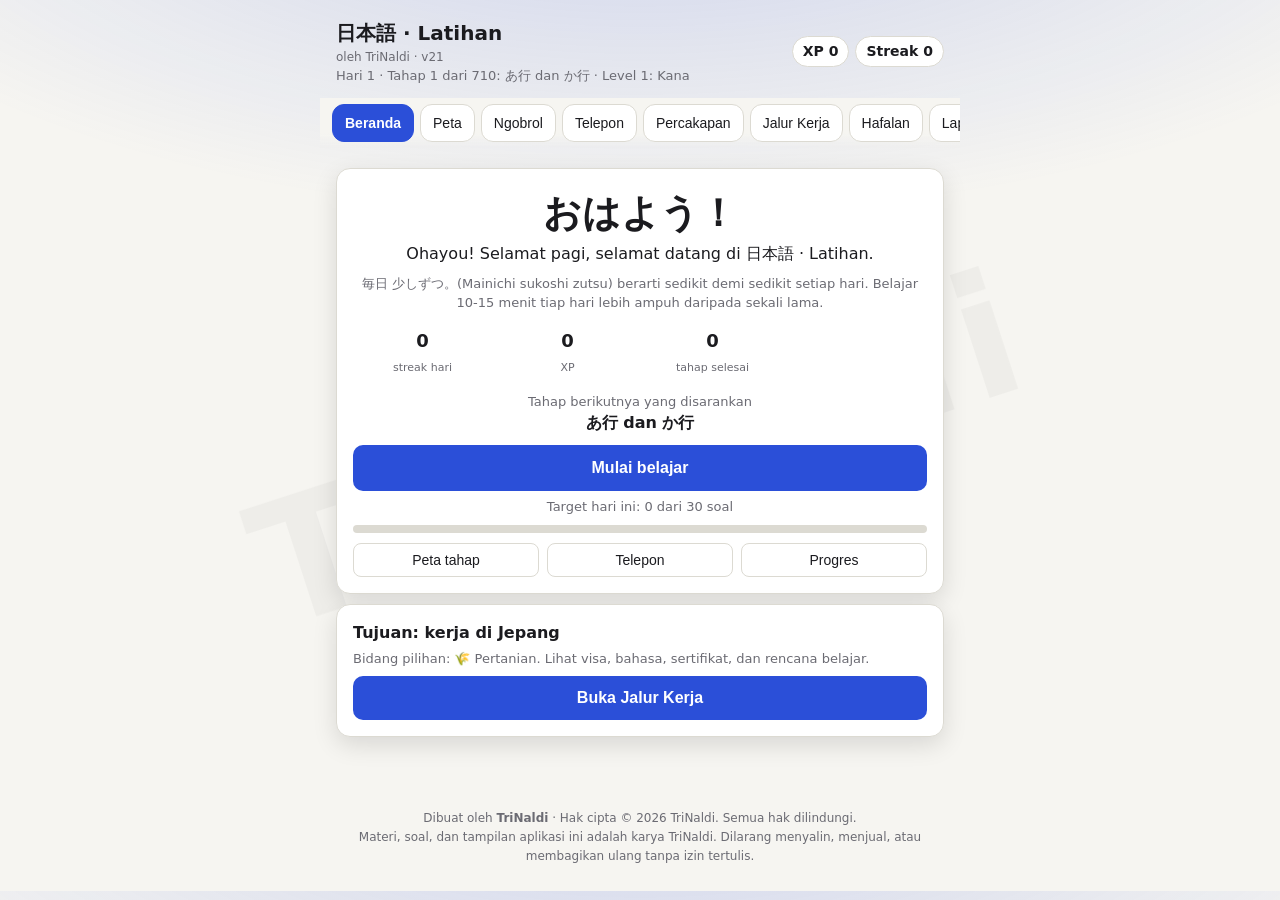
==== commit fb0d0935: "Add files via upload" ====
--- a/index.html
+++ b/index.html
@@ -133,7 +133,7 @@
 </style>
 </head>
 <body>
-<header class="top"><div><h1>日本語 · Latihan</h1><div class="mu" style="font-size:12px">oleh TriNaldi · v19</div><div class="mu" id="sub"></div></div><div class="chips"><span class="chip2" id="xp">XP 0</span><span class="chip2" id="st">Streak 0</span></div></header>
+<header class="top"><div><h1>日本語 · Latihan</h1><div class="mu" style="font-size:12px">oleh TriNaldi · v21</div><div class="mu" id="sub"></div></div><div class="chips"><span class="chip2" id="xp">XP 0</span><span class="chip2" id="st">Streak 0</span></div></header>
 <nav class="tabs" id="tabs"><button data-v="latih" class="on">Latihan</button><button data-v="kartu">Hafalan</button><button data-v="peta">Peta</button><button data-v="lap">Laporan</button></nav>
 <main>
 <section id="v-latih">
@@ -703,13 +703,14 @@
 LVD[LVN[6]]='Percakapan nyata di Jepang: apotek, tetangga, kerja, telepon, makan bersama, darurat, wawancara.';
 function renderMaps(){MC.length=0;
  const st=c=>{const h=S.h[c.k]||{c:0,w:0};return(S.mastered||{})[c.k]?'m':(h.w>1&&h.w>h.c)?'w':''};
- const cells=(arr,w,sm)=>'<div class="grid" style="'+(w?'grid-template-columns:repeat('+w+',1fr);':'')+'">'+arr.map(c=>{MC.push(c);return'<div class="cell '+st(c)+'" data-i="'+(MC.length-1)+'" style="'+(c.k.length>2?'font-size:16px':'')+'">'+c.k+'<small>'+(sm?(c.m||''):(c.r||''))+'</small></div>'}).join('')+'</div>';
- const rw=(a,b)=>R.slice(a,b).flatMap(r=>r.c),cnt=a=>a.filter(c=>(S.mastered||{})[c.k]).length;
+ const cells=(arr,w,sm)=>'<div class="grid" style="'+(w?'grid-template-columns:repeat('+w+',1fr);':'')+'">'+arr.map(c=>{if(c.b)return'<div></div>';MC.push(c);return'<div class="cell '+st(c)+'" data-i="'+(MC.length-1)+'" style="'+(c.k.length>2?'font-size:16px':'')+'">'+c.k+'<small>'+(sm?(c.m||''):(c.r||''))+'</small></div>'}).join('')+'</div>';
+ const kb=(a,b)=>{const o=[],B={b:1};R.slice(a,b).forEach(r=>{const c=r.c;if(r.n==='ya')o.push(c[0],B,c[1],B,c[2]);else if(r.n==='wa')o.push(c[0],B,B,B,c[1],c[2],B,B,B,B);else o.push(...c)});return o};
+const rw=(a,b)=>R.slice(a,b).flatMap(r=>r.c),cnt=a=>a.filter(c=>(S.mastered||{})[c.k]).length;
  const ban=(col,big,t,sub,a)=>'<div class="card ban" style="border-left-color:'+col+'"><b style="color:'+col+'">'+big+' '+t+'</b><div class="mu">'+sub+'</div>'+(a?'<div class="mu">Dikuasai: '+cnt(a)+' dari '+a.length+'</div>':'')+'<div class="mu">Hijau = lancar, merah = sering salah. Ketuk kotak untuk mendengar dan melihat artinya.</div></div>';
  const card=(t,sub,arr,w,sm)=>'<div class="card" style="margin-bottom:10px"><b>'+t+'</b><div class="mu" style="margin:2px 0 8px">'+sub+'</div>'+cells(arr,w,sm)+'</div>';
  let h='';
- if(pm==='hira')h=ban('#2b4fd8','あ','HIRAGANA','Huruf asli Jepang. Dipakai untuk kata Jepang, partikel, dan akhiran kata kerja.',rw(0,26))+card('Hiragana dasar','46 huruf dasar',rw(0,10))+card('Hiragana bertanda','Dakuten dan handakuten',rw(10,15))+card('Hiragana gabungan','Yōon, misalnya kya, sha, cho',rw(15,26));
- else if(pm==='kata')h=ban('#d1383d','ア','KATAKANA','Huruf untuk kata serapan, nama asing, dan nama makanan.',rw(26,52))+card('Katakana dasar','46 huruf dasar',rw(26,36))+card('Katakana bertanda','Dakuten dan handakuten',rw(36,41))+card('Katakana gabungan','Yōon katakana',rw(41,52));
+ if(pm==='hira')h=ban('#2b4fd8','あ','HIRAGANA','Huruf asli Jepang. Dipakai untuk kata Jepang, partikel, dan akhiran kata kerja.',rw(0,26))+card('Hiragana dasar','46 huruf dasar, 5 per baris',kb(0,10),5)+card('Hiragana bertanda','Dakuten dan handakuten',rw(10,15),5)+card('Hiragana gabungan','Yōon, misalnya kya, sha, cho',rw(15,26),3);
+ else if(pm==='kata')h=ban('#d1383d','ア','KATAKANA','Huruf untuk kata serapan, nama asing, dan nama makanan.',rw(26,52))+card('Katakana dasar','46 huruf dasar, 5 per baris',kb(26,36),5)+card('Katakana bertanda','Dakuten dan handakuten',rw(36,41),5)+card('Katakana gabungan','Yōon katakana',rw(41,52),3);
  else if(pm==='kanji'){const a=uniq([...ALLW,...L3W,...N5X]).filter(x=>HAS_KANJI.test(x.k)),ks=new Set(a.map(x=>x.k)),b=uniq([...L4W,...N4X]).filter(x=>HAS_KANJI.test(x.k)&&!ks.has(x.k));
   h=ban('#1a8f4d','漢','KANJI','Huruf dari Tiongkok yang membawa makna. Dipelajari lewat kata utuh, jadi yang tampil adalah kata berkanji.',[...a,...b])+card('Kanji tingkat N5 ('+a.length+' kata)','Ketuk kotak untuk melihat arti',a,3,1)+card('Kanji tingkat N4 ('+b.length+' kata)','Muncul saat kamu masuk level N4',b,3,1)}
  $('maps').innerHTML=h;
@@ -1751,7 +1752,7 @@
 function sp9(t,slow){try{speechSynthesis.cancel();const u=new SpeechSynthesisUtterance(t);u.lang='ja-JP';u.rate=slow?.6:.9;const v=speechSynthesis.getVoices().find(x=>/^ja/i.test(x.lang));if(v)u.voice=v;speechSynthesis.speak(u)}catch(e){}}
 function lobby9(){const O=O9,ss=S.sk||[],seg=(k,a)=>'<div class="seg">'+a.map(x=>'<button data-k="'+k+'" data-v="'+x[0]+'" class="'+(String(O[k])===String(x[0])?'on':'')+'">'+x[1]+'</button>').join('')+'</div>';
 sec9.innerHTML='<div class="card"><b>Percakapan dengan Sakura-san</b><div class="mu" style="margin:6px 0">Sakura-san bertanya, menanggapi jawabanmu, dan menjawab pertanyaanmu. Jawab dengan suara atau ketik. Kalau bingung, ketuk saran jawaban atau tombol Arti. Di akhir kamu dapat nilai dan koreksi.</div>'
-+'<div class="mu">Topik</div>'+seg('tag',[['M','Campuran'],['A','Perkenalan'],['B','Hobi dan harian'],['C','Makanan dan belanja'],['D','Rencana dan perjalanan']])+'<div class="mu" style="margin-top:8px">Bidang kerja (untuk persiapan ke Jepang)</div>'+seg('tag',[['P','Pertanian'],['Q','Konstruksi'],['R','Penginapan'],['T','Kaigo'],['U','Pabrik makanan'],['V','Restoran']])
++'<div class="mu">Topik</div>'+seg('tag',[['M','Campuran'],['A','Perkenalan'],['B','Hobi dan harian'],['C','Makanan dan belanja'],['D','Rencana dan perjalanan']])+'<div class="mu" style="margin-top:8px">Bidang kerja (untuk persiapan ke Jepang)</div>'+seg('tag',[['P','Pertanian'],['Q','Konstruksi'],['R','Penginapan'],['T','Kaigo'],['U','Pabrik makanan'],['V','Restoran'],['X','Manufaktur'],['W','Umum kerja'],['Y','Hidup di Jepang']])
 +'<div class="mu" style="margin-top:8px">Jumlah pertanyaan</div>'+seg('n',[[6,'6'],[8,'8'],[12,'12']])
 +'<div class="mu" style="margin-top:8px">Romaji di bawah kalimat</div>'+seg('rom',[[true,'Tampil'],[false,'Sembunyi']])
 +'<div class="mu" style="margin-top:8px">Terjemahan otomatis</div>'+seg('arti',[[false,'Ketuk untuk lihat'],[true,'Selalu tampil']])
@@ -1930,6 +1931,74 @@
 const KWD={nol:1000,kana:900,n5:500,n4:250};
 const KPH=[['Dasar huruf dan kosakata awal','Hiragana, katakana, angka, sapaan. Pakai Peta tahap dan Hafalan setiap hari.'],['Tata bahasa N5 sampai N4','Partikel, bentuk ます dan て, kalimat sehari-hari. Lanjutkan Peta tahap lalu kosakata bidang.'],['Mendengar dan bicara','Telepon dan Percakapan dengan Sakura-san. Pilih topik bidangmu. Latih soal bergaya JFT-Basic.'],['Tes bidang dan dokumen','Pelajari istilah bidang, latihan Kuis dan Dialog, lengkapi checklist dokumen.']];
 const KS=()=>S.kr=S.kr||{f:'tani',tab:'peta',chk:{},plan:{lv:'kana',m:6,h:1},vq:{},dl:{},fc:{},arti:true};
+// --- bidang tambahan: umum (semua bidang) dan manufaktur
+KFD.find(f=>f.id==='tani').vocab.push(...KV('耕す|たがやす|membajak tanah;畝|うね|guludan;剪定|せんてい|pemangkasan;摘果|てきか|menjarangkan buah;袋かけ|ふくろかけ|membungkus buah;堆肥|たいひ|kompos;乳牛|にゅうぎゅう|sapi perah;鶏|にわとり|ayam;ハウス栽培|ハウスさいばい|budidaya rumah kaca;農機具|のうきぐ|alat pertanian'));
+KFD.push({id:'umum',tg:'W',ic:'💼',n:'Umum (semua bidang)',d:'Kosakata dan percakapan yang dipakai di semua pekerjaan: jam kerja, gaji, izin, lapor, dan asrama.',
+ kerja:['Melapor, mengabari, dan berkonsultasi dengan atasan (hou-ren-sou)','Mengatur izin, libur, dan pergantian shift','Memahami slip gaji, asuransi, dan kontrak','Hidup di asrama atau apartemen dan bergaul dengan rekan kerja'],
+ tes:['Bagian ini bukan bidang resmi. Isinya bekal untuk semua jenis pekerjaan.','Prinsip kerja di Jepang: hou-ren-sou, yaitu houkoku (lapor), renraku (kabari), dan soudan (konsultasi). Biasakan sejak awal, terutama saat terlambat atau salah.','Semua bidang SSW tetap mensyaratkan JFT-Basic A2 atau JLPT N4 ditambah tes bidang masing-masing.'],
+ cek:['Hafalkan cara menelepon atasan saat terlambat atau sakit','Pahami isi slip gaji dan potongan','Simpan salinan kontrak dan kartu izin tinggal','Pelajari aturan asrama dan membuang sampah'],
+ vocab:KV('勤務|きんむ|jam atau tugas kerja;出勤|しゅっきん|masuk kerja;退勤|たいきん|pulang kerja;遅刻|ちこく|terlambat;欠勤|けっきん|tidak masuk kerja;休み|やすみ|libur;残業|ざんぎょう|lembur;給料|きゅうりょう|gaji;給料明細|きゅうりょうめいさい|slip gaji;契約|けいやく|kontrak;上司|じょうし|atasan;同僚|どうりょう|rekan kerja;先輩|せんぱい|senior;報告|ほうこく|melaporkan;連絡|れんらく|menghubungi atau mengabari;相談|そうだん|berkonsultasi;休憩|きゅうけい|istirahat;寮|りょう|asrama;保険|ほけん|asuransi;在留カード|ざいりゅうカード|kartu izin tinggal;交代|こうたい|pergantian shift;研修|けんしゅう|pelatihan'),
+ dlg:[
+ KD('umum1','Terlambat masuk kerja',[
+  ['はい、たなかです。','Ya, Tanaka di sini.',[['おはようございます。ダニです。すみません、でんしゃが おくれて、じゅっぷん ちこくします。','Selamat pagi, saya Dani. Maaf, kereta terlambat, saya telat sepuluh menit.',1],['きょうは いきません。','Saya tidak berangkat hari ini.'],['もしもし、だれですか。','Halo, siapa ini?']],'Sebut nama, minta maaf, alasan, dan berapa lama terlambat.'],
+  ['わかりました。きを つけて きてください。','Baik. Hati-hati di jalan.',[['ありがとうございます。しつれいします。','Terima kasih. Permisi.',1],['じゃあ、おやすみなさい。','Kalau begitu, selamat tidur.'],['はい、はい。ばいばい。','Ya ya, dadah.']],'Tutup telepon dengan sopan.']]),
+ KD('umum2','Minta izin libur',[
+  ['どうしましたか。','Ada apa?',[['らいしゅうの かようびに やすみを もらえますか。','Bolehkah saya minta libur Selasa depan?',1],['かようびは やすみます。','Saya libur Selasa.'],['やすみは すきです。','Saya suka libur.']],'～もらえますか adalah cara sopan untuk meminta.'],
+  ['りゆうは なんですか。','Alasannya apa?',[['にゅうかんで てつづきが あります。','Ada urusan di kantor imigrasi.',1],['ないしょです。','Rahasia.'],['わかりません。','Tidak tahu.']],'Beri alasan yang jelas dan jujur.'],
+  ['わかりました。しょるいを だしてください。','Baik. Tolong serahkan dokumennya.',[['はい、ありがとうございます。あした もってきます。','Baik, terima kasih. Besok saya bawa.',1],['しょるいは ありません。','Tidak ada dokumen.'],['もう かえります。','Saya pulang sekarang.']],'']]),
+ KD('umum3','Tanya slip gaji',[
+  ['なにか しつもんが ありますか。','Ada pertanyaan?',[['はい、きゅうりょうめいさいの ここが わかりません。おしえて いただけますか。','Ya, bagian ini di slip gaji tidak saya mengerti. Boleh diajarkan?',1],['わたしの きゅうりょうは すくないです。','Gaji saya sedikit.'],['ありません。さようなら。','Tidak ada. Sampai jumpa.']],'Tunjuk bagian yang tidak jelas, lalu minta penjelasan.'],
+  ['ここは しゃかいほけんの ぶんです。','Bagian ini potongan asuransi sosial.',[['しゃかいほけんですね。わかりました。ありがとうございます。','Asuransi sosial ya. Mengerti. Terima kasih.',1],['ほけんは いりません。かえして ください。','Saya tidak perlu asuransi. Kembalikan.'],['しゃかいほけんは きらいです。','Saya tidak suka asuransi sosial.']],'']])],
+ sk:`W|まいにち なんじに おきますか。|Jam berapa bangun tiap hari?|ごじはんに おきます。=Saya bangun jam setengah enam.|ろくじに おきます。=Saya bangun jam enam.
+W|ざんぎょうは だいじょうぶですか。|Lembur tidak masalah?|はい、だいじょうぶです。=Ya, tidak masalah.|すこしなら できます。=Kalau sedikit bisa.
+W|にほんで どこに すみたいですか。|Ingin tinggal di mana di Jepang?|かいしゃの りょうに すみたいです。=Di asrama perusahaan.|ちいさい アパートに すみたいです。=Di apartemen kecil.
+W|どうして にほんで はたらきたいですか。|Mengapa ingin bekerja di Jepang?|ぎじゅつを まなびたいからです。=Karena ingin belajar teknologi.|かぞくの ために はたらきたいからです。=Demi keluarga.
+W|わからない とき、どうしますか。|Kalau tidak mengerti, apa yang kamu lakukan?|すぐ しつもんします。=Segera bertanya.|もういちど おねがいしますと いいます。=Saya minta diulang.`});
+KFD.push({id:'manu',tg:'X',ic:'⚙️',n:'Manufaktur',d:'Pabrik komponen dan mesin: merakit, memeriksa, mengelas, dan mengecat. Jadwal teratur dan banyak aturan keselamatan.',
+ kerja:['Merakit dan memproses komponen mengikuti prosedur','Mengoperasikan mesin dengan aman','Memeriksa kualitas dan memisahkan produk cacat','Membersihkan dan merawat mesin setiap hari'],
+ tes:['Sejak 2024 beberapa bidang manufaktur digabung menjadi bidang produk industri (工業製品製造業), mencakup cor dan tempa, permesinan, listrik dan elektronik, pengelasan, pengecatan, dan lain-lain.','Tes keterampilan bergantung pada jenis pekerjaan yang dipilih. Cek pengumuman resmi sebelum mendaftar.','Keselamatan mesin adalah topik utama: perlengkapan pelindung, stop darurat, dan prosedur kerja.'],
+ cek:['Hafalkan istilah mesin dan perlengkapan keselamatan','Pilih jenis pekerjaan: merakit, mengelas, mengecat, atau permesinan','Latih membaca prosedur kerja sederhana','Siapkan stamina untuk berdiri lama dan shift bergilir'],
+ vocab:KV('工場|こうじょう|pabrik;部品|ぶひん|komponen;製品|せいひん|produk;機械|きかい|mesin;組み立て|くみたて|perakitan;検査|けんさ|pemeriksaan;加工|かこう|pemrosesan;塗装|とそう|pengecatan;作業手順|さぎょうてじゅん|prosedur kerja;保護メガネ|ほごメガネ|kacamata pelindung;手袋|てぶくろ|sarung tangan;非常停止|ひじょうていし|stop darurat;点検|てんけん|pengecekan rutin;不良|ふりょう|cacat'),
+ dlg:[
+ KD('manu1','Menyalakan mesin',[
+  ['きかいを うごかす まえに、てんけんを してください。','Sebelum menjalankan mesin, lakukan pengecekan.',[['はい、てんけんします。チェックひょうは どこですか。','Baik, saya cek. Daftar periksanya di mana?',1],['てんけんは いりません。','Tidak perlu dicek.'],['もう うごかします。','Saya jalankan sekarang.']],'Pengecekan dulu, baru mesin dinyalakan.'],
+  ['ほごメガネと てぶくろを つけてください。','Pakai kacamata pelindung dan sarung tangan.',[['はい、つけました。もう はじめても いいですか。','Sudah. Boleh saya mulai?',1],['てぶくろは あついです。','Sarung tangan itu panas.'],['メガネは しりません。','Saya tidak tahu kacamatanya.']],''],
+  ['あぶないと おもったら、ひじょうていしを おしてください。','Kalau terasa berbahaya, tekan stop darurat.',[['はい、ひじょうていしを おして、すぐ ほうこくします。','Baik, saya tekan stop darurat dan segera lapor.',1],['じぶんで なおします。','Saya perbaiki sendiri.'],['ひじょうていしは しりません。','Saya tidak tahu stop darurat.']],'Jangan memperbaiki sendiri. Hentikan, lalu lapor.']]),
+ KD('manu2','Produk cacat',[
+  ['この せいひんは どうですか。','Bagaimana produk ini?',[['すこし きずが あります。ふりょうひんだと おもいます。','Ada sedikit goresan. Saya kira ini cacat.',1],['だいじょうぶです。みません。','Tidak apa-apa. Saya tidak lihat.'],['きれいです。たぶん。','Bagus. Mungkin.']],'Laporkan yang kamu lihat, jangan menebak.'],
+  ['ふりょうひんは あかい はこに いれてください。','Masukkan produk cacat ke kotak merah.',[['はい、あかい はこですね。','Baik, kotak merah ya.',1],['どの はこでも いいです。','Kotak mana saja boleh.'],['すてます。','Saya buang.']],'']])],
+ sk:`X|きかいを つかった ことが ありますか。|Pernah memakai mesin?|はい、すこし あります。=Ya, sedikit.|いいえ、ありません。ならいたいです。=Belum, saya ingin belajar.
+X|あぶない ところが あったら どうしますか。|Kalau ada tempat berbahaya, apa yang kamu lakukan?|すぐ ほうこくします。=Segera lapor.|きかいを とめて、せんぱいに はなします。=Hentikan mesin dan bicara dengan senior.
+X|おなじ しごとを まいにち できますか。|Bisa mengerjakan hal yang sama setiap hari?|はい、だいじょうぶです。=Ya, tidak masalah.|はい、ていねいに やります。=Ya, saya kerjakan dengan teliti.
+X|ものづくりに きょうみが ありますか。|Tertarik pada pembuatan barang?|はい、とても あります。=Ya, sangat.|はい、きかいが すきです。=Ya, saya suka mesin.`});
+// --- v21: wawancara, hidup di Jepang
+KFD.find(f=>f.id==='umum').dlg.push(KD('umum4','Wawancara kerja',[
+ ['では、じこしょうかいを おねがいします。','Baik, silakan perkenalkan diri.',[['はじめまして。ダニです。インドネシアから きました。よろしく おねがいします。','Perkenalkan, saya Dani dari Indonesia. Mohon bantuannya.',1],['じこしょうかいは しりません。','Saya tidak tahu perkenalan diri.'],['わたしは なにも いいません。','Saya tidak mengatakan apa-apa.']],'Mulai dengan はじめまして, sebut nama dan asal, tutup dengan よろしく おねがいします.'],
+ ['どうして この かいしゃを えらびましたか。','Mengapa Anda memilih perusahaan ini?',[['おかねが ほしいからです。','Karena saya butuh uang.'],['にほんの ぎじゅつを まなびたいからです。','Karena saya ingin belajar teknologi Jepang.',1],['ほかの かいしゃは だめでした。','Perusahaan lain tidak diterima.']],'Alasan yang positif dan berfokus pada belajar lebih disukai pewawancara.'],
+ ['にほんごは どのくらい べんきょうしましたか。','Berapa lama Anda belajar bahasa Jepang?',[['まいにち いちじかん、はんとし べんきょうしました。','Saya belajar satu jam setiap hari selama setengah tahun.',1],['ぜんぜん しませんでした。','Saya tidak belajar sama sekali.'],['べんきょうは きらいです。','Saya tidak suka belajar.']],'Sebut angka yang nyata: lama dan seberapa sering.'],
+ ['ざんぎょうや きゅうじつの しごとは だいじょうぶですか。','Apakah lembur dan kerja di hari libur tidak masalah?',[['いやです。したくないです。','Tidak mau. Saya tidak ingin.'],['はい、だいじょうぶです。ただ、まえもって おしえて いただけると うれしいです。','Ya, tidak masalah. Hanya saja kalau diberi tahu lebih dulu saya senang.',1],['ぜったい できません。','Sama sekali tidak bisa.']],'Jawab terbuka tetapi sopan. Jangan menolak mentah-mentah.'],
+ ['なにか しつもんは ありますか。','Ada pertanyaan?',[['はい、しゃいんりょうは ありますか。','Ya, apakah ada asrama karyawan?',1],['ありません。かえります。','Tidak ada. Saya pulang.'],['きゅうりょうは いくらですか。いますぐ おしえて ください。','Berapa gajinya? Beri tahu sekarang juga.']],'Selalu siapkan satu pertanyaan sopan di akhir wawancara.']]));
+KFD.push({id:'hidup',tg:'Y',ic:'🏠',n:'Hidup di Jepang',d:'Bekal sehari-hari: rumah sakit, stasiun, buang sampah, dan keselamatan saat gempa.',
+ kerja:['Berobat dan memakai kartu asuransi kesehatan','Naik kereta dan bertanya arah di stasiun','Memilah dan membuang sampah sesuai hari','Tahu apa yang dilakukan saat gempa'],
+ tes:['Bagian ini bukan tes resmi. Isinya bekal agar tidak panik saat tinggal sendiri di Jepang.','Simpan nomor penting: darurat medis dan pemadam 119, polisi 110.','Kota biasanya punya panduan sampah dan keselamatan dalam banyak bahasa. Tanyakan ke kantor kota (市役所).'],
+ cek:['Hafalkan kalimat untuk menjelaskan sakit','Simpan kartu asuransi kesehatan dan kartu izin tinggal','Catat lokasi tempat evakuasi terdekat','Pelajari jadwal buang sampah di tempat tinggalmu'],
+ vocab:KV('病院|びょういん|rumah sakit;薬局|やっきょく|apotek;保険証|ほけんしょう|kartu asuransi kesehatan;熱|ねつ|demam;痛い|いたい|sakit (nyeri);駅|えき|stasiun;切符|きっぷ|tiket;乗り換え|のりかえ|ganti kereta;交番|こうばん|pos polisi;コンビニ|コンビニ|minimarket;ごみ|ごみ|sampah;燃えるごみ|もえるごみ|sampah terbakar;家賃|やちん|sewa rumah;銀行|ぎんこう|bank;地震|じしん|gempa;避難|ひなん|evakuasi;市役所|しやくしょ|kantor kota;郵便局|ゆうびんきょく|kantor pos'),
+ dlg:[
+ KD('hidup1','Di rumah sakit',[
+  ['どうしましたか。','Ada keluhan apa?',[['きのうから ねつが あります。あたまも いたいです。','Sejak kemarin saya demam. Kepala juga sakit.',1],['ねつは すきです。','Saya suka demam.'],['わかりません。','Tidak tahu.']],'Sebut sejak kapan dan bagian yang sakit.'],
+  ['ほけんしょうを おみせください。','Mohon tunjukkan kartu asuransi kesehatan.',[['はい、どうぞ。','Ya, silakan.',1],['もって いません。いりません。','Tidak bawa. Tidak perlu.'],['あとで かえります。','Nanti saya pulang.']],'どうぞ dipakai saat menyerahkan sesuatu.'],
+  ['くすりを だします。あさと よるに のんでください。','Saya beri obat. Minum pagi dan malam.',[['はい、わかりました。ごはんの あとですか。','Baik. Setelah makan ya?',1],['くすりは いやです。','Saya tidak mau obat.'],['ひるも のみます。','Saya minum siang juga.']],'Tanyakan waktu minum obat dengan jelas.']]),
+ KD('hidup2','Di stasiun',[
+  ['どうしましたか。','Ada yang bisa dibantu?',[['しんじゅくへ いきたいです。なんばんせんですか。','Saya ingin ke Shinjuku. Peron berapa?',1],['えきは きらいです。','Saya tidak suka stasiun.'],['でんしゃは あかいです。','Keretanya merah.']],'Sebut tujuan dan tanya nomor peron.'],
+  ['ごばんせんです。もうすぐ でますよ。','Peron lima. Sebentar lagi berangkat.',[['ありがとうございます。いそぎます。','Terima kasih. Saya bergegas.',1],['まだ ごはんを たべます。','Saya makan dulu.'],['ごばんせんは どこですか。いいえ。','Peron lima di mana? Tidak.']],'']]),
+ KD('hidup3','Saat gempa',[
+  ['じしんです！あたまを まもって ください。','Gempa! Lindungi kepala Anda.',[['はい！つくえの したに かくれます。','Baik! Saya berlindung di bawah meja.',1],['しゃしんを とります。','Saya ambil foto.'],['どうして ですか。','Mengapa?']],'Lindungi kepala dan berlindung dulu.'],
+  ['ゆれが とまりました。ひなんします。','Guncangan berhenti. Kita evakuasi.',[['はい、ひなんじょは どこですか。','Baik, tempat evakuasi di mana?',1],['へやに もどります。','Saya kembali ke kamar.'],['ねます。','Saya tidur.']],'Tanyakan lokasi evakuasi.'],
+  ['こうえんに いきましょう。','Mari ke taman.',[['わかりました。いっしょに いきます。','Mengerti. Saya ikut bersama.',1],['ひとりで いきます。','Saya pergi sendiri.'],['いきません。','Saya tidak pergi.']],'']])],
+ sk:`Y|びょういんに いったことが ありますか。|Pernah ke rumah sakit?|はい、いちど あります。=Ya, pernah sekali.|いいえ、ありません。=Belum pernah.
+Y|きゅうに びょうきに なったら どうしますか。|Kalau tiba-tiba sakit, apa yang kamu lakukan?|かいしゃに れんらくします。=Saya hubungi perusahaan.|びょういんに いきます。=Saya pergi ke rumah sakit.
+Y|じしんが きたら どうしますか。|Kalau terjadi gempa, apa yang kamu lakukan?|つくえの したに かくれます。=Berlindung di bawah meja.|あたまを まもって、ひなんします。=Lindungi kepala lalu evakuasi.
+Y|にほんの せいかつで なにが ふあんですか。|Apa yang kamu khawatirkan dari hidup di Jepang?|ことばが すこし ふあんです。=Saya agak khawatir soal bahasa.|しょくじが ふあんです。=Saya khawatir soal makanan.`});
 // --- gabung topik bidang ke Sakura-san
 KFD.forEach(f=>{KT(f.sk).forEach(q=>K9T.push(q))});
 K9A.unshift([/のうぎょう|はたけ|そだて/,'のうぎょうの しごとは たいへんですが、やりがいが あると おもいます。','Pekerjaan pertanian berat, tetapi saya rasa bermakna.'],[/けんせつ|たかい|あんぜん/,'わたしは たかい ところは にがてです。あんぜんが いちばんです。','Saya kurang suka tempat tinggi. Keselamatan nomor satu.'],[/ほてる|おきゃくさま/,'ホテルの しごとは えがおが たいせつだと おもいます。','Saya rasa senyum penting dalam pekerjaan hotel.'],[/おとしより|かいご|つかれ/,'かいごの しごとは やさしさが いちばん たいせつです。','Dalam kaigo kelembutan yang paling penting.'],[/えいせい|たべものを つくる|さぎょう/,'えいせいは たべものの しごとで いちばん だいじです。','Higiene paling penting dalam pekerjaan makanan.'],[/れすとらん|あれるぎー|いそがしく/,'おきゃくさまの あんぜんが いちばんです。','Keselamatan tamu nomor satu.']);
@@ -1943,7 +2012,7 @@
 function kPct(F){const K=KS(),items=KGEN.length+F.cek.length,dn=Object.keys(K.chk).filter(x=>x.startsWith(F.id+':')&&K.chk[x]).length,fcn=F.vocab.filter(w=>(K.fc[F.id]||{})[w.j]).length,vq=(K.vq[F.id]||0),dls=F.dlg.filter(d=>K.dl[d.id]!=null).length;return Math.round(dn/items*40+fcn/F.vocab.length*25+vq/100*20+dls/F.dlg.length*15)}
 function kHead(F){const K=KS(),p=kPct(F);return '<div class="card"><b>Jalur Kerja ke Jepang</b><div class="mu" style="margin:6px 0">Pilih bidang kerja. Isinya menyesuaikan: visa, bahasa, sertifikat, rencana belajar, kosakata, latihan, dan dialog.</div><div class="kg">'+KFD.map(f=>'<button class="kf'+(f.id===F.id?' on':'')+'" data-f="'+f.id+'"><span>'+f.ic+'</span>'+f.n+'</button>').join('')+'</div></div>'
 +'<div class="card ban" style="margin-top:10px"><b>'+F.ic+' '+F.n+'</b><div class="mu">'+F.d+'</div><div class="mu" style="margin-top:8px">Kesiapan '+p+'%</div><div class="bar"><i style="width:'+p+'%"></i></div></div>'
-+'<div class="seg ktab">'+[['peta','Peta'],['rencana','Rencana'],['kata','Kosakata'],['kuis','Kuis'],['dialog','Dialog'],['cek','Checklist']].map(x=>'<button data-t="'+x[0]+'" class="'+(K.tab===x[0]?'on':'')+'">'+x[1]+'</button>').join('')+'</div>'}
++'<div class="seg ktab">'+[['peta','Peta'],['rencana','Rencana'],['kata','Kosakata'],['kuis','Kuis'],['dialog','Dialog'],['intro','Perkenalan'],['cek','Checklist']].map(x=>'<button data-t="'+x[0]+'" class="'+(K.tab===x[0]?'on':'')+'">'+x[1]+'</button>').join('')+'</div>'}
 function kPeta(F){const st=['Pilih bidang dan pelajari pekerjaannya','Belajar bahasa sampai JFT-Basic A2 atau N4','Lulus tes keterampilan bidang','Cari pemberi kerja atau lembaga penyalur yang resmi','Tanda tangan kontrak dan rencana dukungan','Perusahaan mengurus CoE, lalu kamu ajukan visa','Persiapan berangkat: kesehatan, dana, dokumen'];
 const g=[['A1','N5','Magang baru (Ikusei Shuro)',8],['A2','N4','SSW 1 (semua bidang)',34],['B1','N3','Dianjurkan untuk SSW 2 dan karier lanjut',62],['B2','N2','Visa Engineer atau kaigo jangka panjang',90]];
 return '<div class="card"><b>Jalur utama: SSW tipe 1</b><div class="mu" style="margin:4px 0 8px">Visa Tokutei Ginou 1 adalah jalur paling umum untuk '+F.n.toLowerCase()+'. Lama proses rata-rata sekitar 8 sampai 14 bulan sejak mulai belajar, tergantung bahasa dan jadwal tes.</div>'+st.map((s,i)=>'<div class="r9"><b>'+(i+1)+'.</b> '+s+'</div>').join('')+'</div>'
@@ -1986,9 +2055,9 @@
 function kCek(F,K){const it=KGEN.map((x,i)=>[F.id+':g'+i,x]).concat(F.cek.map((x,i)=>[F.id+':f'+i,x])),dn=it.filter(x=>K.chk[x[0]]).length;
 return '<div class="card"><b>Checklist persiapan '+F.n.toLowerCase()+'</b><div class="mu">Selesai '+dn+' dari '+it.length+'</div><div class="bar"><i style="width:'+Math.round(dn/it.length*100)+'%"></i></div></div><h2>Umum</h2><div class="card">'+it.slice(0,KGEN.length).map(x=>'<label class="kck"><input type="checkbox" data-c="'+x[0]+'"'+(K.chk[x[0]]?' checked':'')+'><span>'+x[1]+'</span></label>').join('')+'</div><h2>Khusus '+F.n.toLowerCase()+'</h2><div class="card">'+it.slice(KGEN.length).map(x=>'<label class="kck"><input type="checkbox" data-c="'+x[0]+'"'+(K.chk[x[0]]?' checked':'')+'><span>'+x[1]+'</span></label>').join('')+'</div>'
 +'<div class="card" style="margin-top:10px"><b>Latih wawancara</b><div class="mu" style="margin:4px 0 8px">Buka Percakapan dan pilih topik <b>'+F.n+'</b> untuk berlatih bicara dengan Sakura-san.</div><button class="main" id="kgo9">Buka Percakapan Sakura-san</button></div>'}
-function kr(){const K=KS(),F=kF(),b={peta:kPeta,rencana:kPlan,kata:kKata,kuis:kQuiz,dialog:(f)=>kDlg(f,K),cek:(f)=>kCek(f,K)};
+function kr(){const K=KS(),F=kF(),b={peta:kPeta,rencana:kPlan,kata:kKata,kuis:kQuiz,dialog:(f)=>kDlg(f,K),intro:(f)=>kIntro(f,K),cek:(f)=>kCek(f,K)};
 kSec.innerHTML='<div class="card" style="margin-bottom:10px;border-left:4px solid var(--no)"><div class="mu">Materi dan istilah di bagian ini belum diperiksa penutur asli. Informasi visa dicek Oktober 2026. Selalu cocokkan dengan sumber resmi.</div></div>'+kHead(F)+'<div id="kb" style="margin-top:10px">'+b[K.tab](F)+'</div>'}
-function kb(){const K=KS(),F=kF(),m={peta:kPeta,rencana:kPlan,kata:kKata,kuis:kQuiz,dialog:(f)=>kDlg(f,K),cek:(f)=>kCek(f,K)};$('kb').innerHTML=m[K.tab](F);const hd=kSec.querySelector('.ban');if(hd){const p=kPct(F);hd.querySelector('.bar i').style.width=p+'%';hd.querySelectorAll('.mu')[1].textContent='Kesiapan '+p+'%'}}
+function kb(){const K=KS(),F=kF(),m={peta:kPeta,rencana:kPlan,kata:kKata,kuis:kQuiz,dialog:(f)=>kDlg(f,K),intro:(f)=>kIntro(f,K),cek:(f)=>kCek(f,K)};$('kb').innerHTML=m[K.tab](F);const hd=kSec.querySelector('.ban');if(hd){const p=kPct(F);hd.querySelector('.bar i').style.width=p+'%';hd.querySelectorAll('.mu')[1].textContent='Kesiapan '+p+'%'}}
 kSec.addEventListener('change',e=>{const t=e.target,K=KS();if(t.id==='kplv'){K.plan.lv=t.value;save();kb()}else if(t.dataset.c){K.chk[t.dataset.c]=t.checked;save();kb()}});
 kSec.addEventListener('click',e=>{const K=KS(),F=kF(),B=e.target.closest('button'),bub=e.target.closest('.bub.bp');
 if(bub&&!B){sp9(bub.dataset.j);return}
@@ -2017,6 +2086,38 @@
 // --- tombol cepat di Beranda
 const _hK=home9;home9=function(){_hK();const h=$('v-home');if(h&&!h.querySelector('.krq')){const c=KFD.find(x=>x.id===(S.kr||{}).f)||KFD[0];h.insertAdjacentHTML('beforeend','<div class="card krq" style="margin-top:10px"><b>Tujuan: kerja di Jepang</b><div class="mu" style="margin:4px 0 8px">Bidang pilihan: '+c.ic+' '+c.n+'. Lihat visa, bahasa, sertifikat, dan rencana belajar.</div><button class="main" id="krgo">Buka Jalur Kerja</button></div>');$('krgo').onclick=()=>show('karir')}};
 
+
+// --- v21: pembuat perkenalan diri (jikoshoukai)
+const KON=['','いち','に','さん','よん','ご','ろく','なな','はち','きゅう'];
+function kAge(n){n=+n;if(!(n>=15&&n<=70))return'○○';const t=Math.floor(n/10),o=n%10;let s='';if(t)s+=(t>1?KON[t]:'')+'じゅう';if(o)s+=KON[o];if(o===0)s=s.replace(/じゅう$/,'じゅっ');if(o===1)s=s.replace(/いち$/,'いっ');if(o===8)s=s.replace(/はち$/,'はっ');return s+'さい'}
+const KFJ={tani:'のうぎょう',kons:'けんせつ',hotel:'ホテル',kaigo:'かいご',pabrik:'しょくひんの こうじょう',resto:'レストラン',manu:'ものづくり'};
+const KEX={0:'',1:'いち',2:'に',3:'さん',5:'ご'};
+function kIntroGen(F,s){const nm=s.nm.trim()?r2k(s.nm.trim(),true):'○○',tw=s.town.trim()?r2k(s.town.trim(),true):'○○',ag=kAge(s.age),fj=KFJ[F.id];
+const L=[['はじめまして。'+nm+'です。','Perkenalkan, saya '+(s.nm.trim()||'(nama)')+'.'],['インドネシアの '+tw+'から きました。'+ag+'です。','Saya berasal dari '+(s.town.trim()||'(kota)')+', Indonesia. Umur saya '+(s.age||'(umur)')+' tahun.'],
+fj?[fj+'の しごとを したいです。','Saya ingin bekerja di bidang '+F.n.toLowerCase()+'.']:['にほんで はたらきたいです。','Saya ingin bekerja di Jepang.'],
++s.exp?['この しごとの けいけんが '+KEX[s.exp]+'ねん あります。','Saya punya pengalaman '+s.exp+' tahun di pekerjaan ini.']:['けいけんは ありませんが、いっしょうけんめい がんばります。','Saya belum berpengalaman, tetapi akan berusaha sekuat tenaga.'],
+{a:['にほんの ぎじゅつを まなびたいです。','Saya ingin belajar teknologi Jepang.'],b:['かぞくの ために はたらきたいです。','Saya ingin bekerja demi keluarga.'],c:['にほんで けいけんを つみたいです。','Saya ingin menambah pengalaman di Jepang.']}[s.rs],
+{a:['まじめで ねばりづよい せいかくです。','Saya serius dan gigih.'],b:['たいりょくに じしんが あります。','Saya percaya diri dengan stamina saya.'],c:['おぼえるのが はやいです。','Saya cepat belajar.']}[s.st],
+['にほんごを まいにち べんきょうして います。','Saya belajar bahasa Jepang setiap hari.'],['どうぞ よろしく おねがいします。','Mohon bantuan dan bimbingannya.']];return L}
+function kIntro(F,K){const s=K.si=K.si||{nm:'',age:'',town:'',exp:'0',rs:'a',st:'a'},sel=(k,a)=>'<select class="sl" data-si="'+k+'">'+a.map(x=>'<option value="'+x[0]+'"'+(String(s[k])===String(x[0])?' selected':'')+'>'+x[1]+'</option>').join('')+'</select>';
+return '<div class="card"><b>Pembuat perkenalan diri</b><div class="mu" style="margin:4px 0 10px">Isi datamu. Perkenalan 8 kalimat dalam bahasa Jepang sopan langsung tersusun, lengkap dengan romaji dan suara.</div>'
++'<div class="mu">Nama (huruf latin, otomatis jadi katakana)</div><input class="sl" data-si="nm" value="'+esc(s.nm)+'" placeholder="Contoh: Dani" autocomplete="off">'
++'<div class="mu">Umur</div><input class="sl" data-si="age" type="number" inputmode="numeric" min="15" max="70" value="'+esc(s.age)+'" placeholder="Contoh: 24">'
++'<div class="mu">Kota asal</div><input class="sl" data-si="town" value="'+esc(s.town)+'" placeholder="Contoh: Pekanbaru" autocomplete="off">'
++'<div class="mu">Pengalaman kerja di bidang ini</div>'+sel('exp',[[0,'Belum ada'],[1,'1 tahun'],[2,'2 tahun'],[3,'3 tahun'],[5,'5 tahun']])
++'<div class="mu">Alasan ke Jepang</div>'+sel('rs',[['a','Belajar teknologi'],['b','Demi keluarga'],['c','Menambah pengalaman']])
++'<div class="mu">Kelebihanmu</div>'+sel('st',[['a','Rajin dan gigih'],['b','Fisik kuat'],['c','Cepat belajar']])+'</div>'
++'<h2>Hasil perkenalanmu</h2><div id="kio">'+kIntroOut(F,K)+'</div>'}
+function kIntroOut(F,K){const L=kIntroGen(F,K.si);return '<div class="card">'+L.map(l=>'<div class="r9 kil" data-j="'+esc(l[0])+'"><div style="font-size:17px">'+esc(l[0])+'</div><div class="mu">'+esc(k2r(l[0]))+'</div>'+(K.arti?'<div class="mu">'+esc(l[1])+'</div>':'')+'</div>').join('')+'<div class="row" style="margin-top:10px"><button class="ghost" id="kia">🔊 Dengar semua</button><button class="ghost" id="kic">Salin teks</button><button class="ghost" id="kit">Arti: '+(K.arti?'tampil':'sembunyi')+'</button></div><div class="mu" style="margin-top:8px">Ketuk satu kalimat untuk mendengarnya. Minta guru atau orang Jepang memeriksa sebelum dipakai wawancara sungguhan. Latih juga lewat dialog Wawancara kerja di bidang Umum.</div></div>'}
+kSec.addEventListener('input',e=>{const t=e.target,K=KS();if(t.dataset.si&&t.tagName==='INPUT'){K.si=K.si||{};K.si[t.dataset.si]=t.value;save();$('kio').innerHTML=kIntroOut(kF(),K)}});
+kSec.addEventListener('change',e=>{const t=e.target,K=KS();if(t.dataset.si&&t.tagName==='SELECT'){K.si=K.si||{};K.si[t.dataset.si]=t.value;save();$('kio').innerHTML=kIntroOut(kF(),K)}});
+kSec.addEventListener('click',e=>{const K=KS(),F=kF(),l=e.target.closest('.kil'),B=e.target.closest('button');
+if(l&&!B){sp9(l.dataset.j);return}
+if(!B)return;
+if(B.id==='kia'){sp9(kIntroGen(F,K.si).map(x=>x[0]).join(' '));return}
+if(B.id==='kic'){const t=kIntroGen(F,K.si).map(x=>x[0]).join('\n');try{navigator.clipboard.writeText(t).then(()=>toast('Teks tersalin'),()=>toast('Salin manual'))}catch(x){toast('Salin manual')}return}
+if(B.id==='kit'){K.arti=!K.arti;save();$('kio').innerHTML=kIntroOut(F,K)}});
+
 // --- Laporan ringkas: ganti kartu panjang dengan ringkasan 7 hari per fitur
 function kd(ok){const d=day();if(ok)d.c++;else d.w++;const L=S.krlog=S.krlog||{},t=today();L[t]=(L[t]||0)+1}
 const _rlK=renderLap;renderLap=function(){_rlK();try{pg18()}catch(e){console.error(e)}};
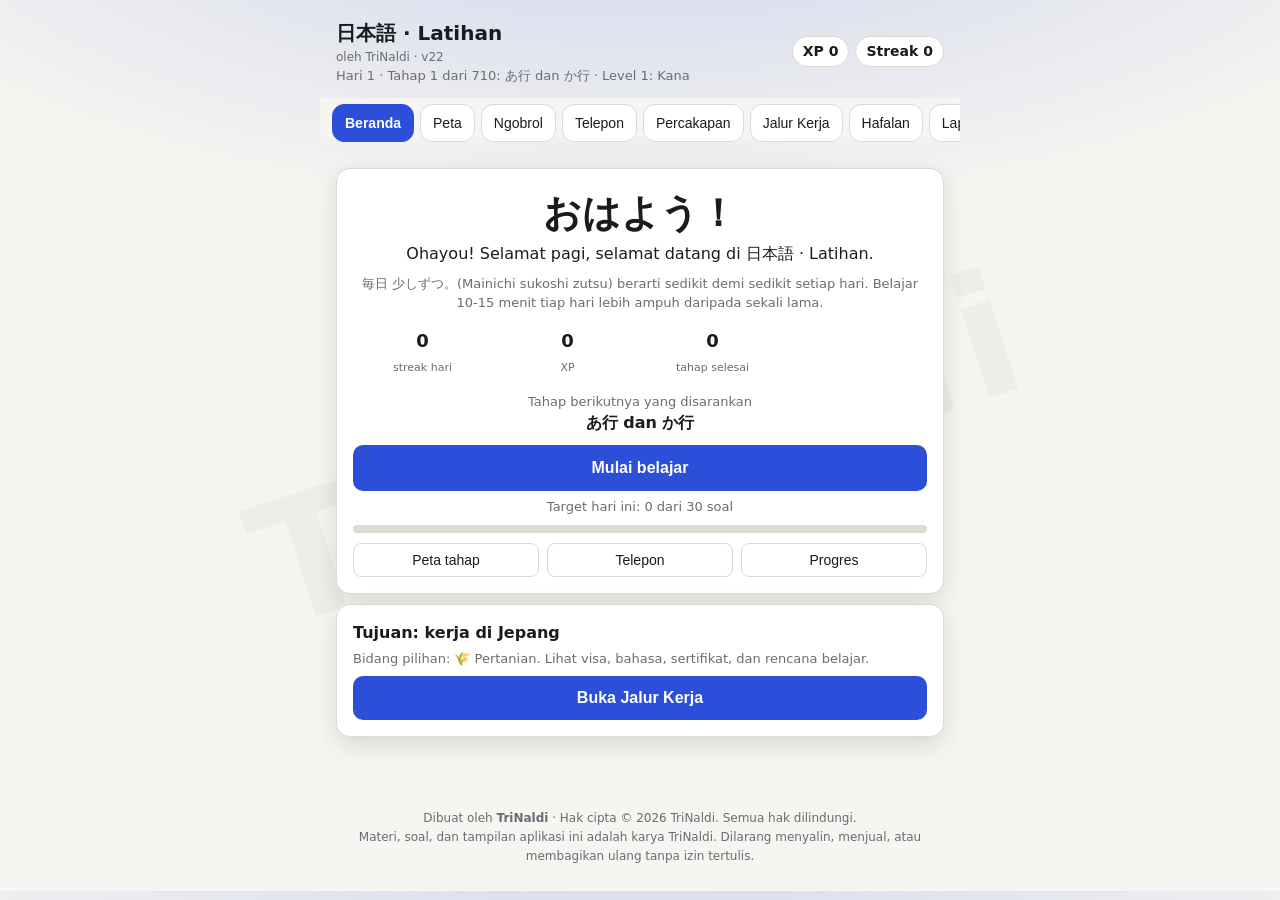
==== commit 99ca4321: "Add files via upload" ====
--- a/index.html
+++ b/index.html
@@ -117,6 +117,7 @@
 .kf:active{transform:scale(.97)}
 .ktab{margin-top:10px}.ktab button{flex:1 1 30%}
 .lg{margin:8px 0}.lgh{display:flex;justify-content:space-between;gap:8px;flex-wrap:wrap;font-size:14px}
+.kpre{white-space:pre-line;font-size:18px;line-height:1.8}
 .kck{display:flex;gap:10px;align-items:flex-start;padding:10px 0;border-top:1px solid var(--bd);cursor:pointer;font-size:15px}
 .kck:first-child{border-top:0}.kck input{width:20px;height:20px;margin-top:2px;flex:none;accent-color:var(--ac)}
 .opts .opt .rm{font-size:12px;opacity:.7}
@@ -133,7 +134,7 @@
 </style>
 </head>
 <body>
-<header class="top"><div><h1>日本語 · Latihan</h1><div class="mu" style="font-size:12px">oleh TriNaldi · v21</div><div class="mu" id="sub"></div></div><div class="chips"><span class="chip2" id="xp">XP 0</span><span class="chip2" id="st">Streak 0</span></div></header>
+<header class="top"><div><h1>日本語 · Latihan</h1><div class="mu" style="font-size:12px">oleh TriNaldi · v22</div><div class="mu" id="sub"></div></div><div class="chips"><span class="chip2" id="xp">XP 0</span><span class="chip2" id="st">Streak 0</span></div></header>
 <nav class="tabs" id="tabs"><button data-v="latih" class="on">Latihan</button><button data-v="kartu">Hafalan</button><button data-v="peta">Peta</button><button data-v="lap">Laporan</button></nav>
 <main>
 <section id="v-latih">
@@ -2009,10 +2010,10 @@
 let kfc={i:0,fl:false,deck:null},kq=null,kdg=null;
 const kF=()=>KFD.find(x=>x.id===KS().f)||KFD[0];
 const kR=w=>k2r(w.k);
-function kPct(F){const K=KS(),items=KGEN.length+F.cek.length,dn=Object.keys(K.chk).filter(x=>x.startsWith(F.id+':')&&K.chk[x]).length,fcn=F.vocab.filter(w=>(K.fc[F.id]||{})[w.j]).length,vq=(K.vq[F.id]||0),dls=F.dlg.filter(d=>K.dl[d.id]!=null).length;return Math.round(dn/items*40+fcn/F.vocab.length*25+vq/100*20+dls/F.dlg.length*15)}
+function kPct(F){const K=KS(),items=KGEN.length+F.cek.length,dn=Object.keys(K.chk).filter(x=>x.startsWith(F.id+':')&&K.chk[x]).length,fcn=F.vocab.filter(w=>(K.fc[F.id]||{})[w.j]).length,vq=(K.vq[F.id]||0),dls=F.dlg.filter(d=>K.dl[d.id]!=null).length;return Math.round(dn/items*40+fcn/F.vocab.length*25+vq/100*10+((K.tes||{}).best||0)/100*10+dls/F.dlg.length*15)}
 function kHead(F){const K=KS(),p=kPct(F);return '<div class="card"><b>Jalur Kerja ke Jepang</b><div class="mu" style="margin:6px 0">Pilih bidang kerja. Isinya menyesuaikan: visa, bahasa, sertifikat, rencana belajar, kosakata, latihan, dan dialog.</div><div class="kg">'+KFD.map(f=>'<button class="kf'+(f.id===F.id?' on':'')+'" data-f="'+f.id+'"><span>'+f.ic+'</span>'+f.n+'</button>').join('')+'</div></div>'
 +'<div class="card ban" style="margin-top:10px"><b>'+F.ic+' '+F.n+'</b><div class="mu">'+F.d+'</div><div class="mu" style="margin-top:8px">Kesiapan '+p+'%</div><div class="bar"><i style="width:'+p+'%"></i></div></div>'
-+'<div class="seg ktab">'+[['peta','Peta'],['rencana','Rencana'],['kata','Kosakata'],['kuis','Kuis'],['dialog','Dialog'],['intro','Perkenalan'],['cek','Checklist']].map(x=>'<button data-t="'+x[0]+'" class="'+(K.tab===x[0]?'on':'')+'">'+x[1]+'</button>').join('')+'</div>'}
++'<div class="seg ktab">'+[['peta','Peta'],['rencana','Rencana'],['kata','Kosakata'],['kuis','Kuis'],['dialog','Dialog'],['baca','Baca'],['intro','Perkenalan'],['tes','Simulasi'],['cek','Checklist']].map(x=>'<button data-t="'+x[0]+'" class="'+(K.tab===x[0]?'on':'')+'">'+x[1]+'</button>').join('')+'</div>'}
 function kPeta(F){const st=['Pilih bidang dan pelajari pekerjaannya','Belajar bahasa sampai JFT-Basic A2 atau N4','Lulus tes keterampilan bidang','Cari pemberi kerja atau lembaga penyalur yang resmi','Tanda tangan kontrak dan rencana dukungan','Perusahaan mengurus CoE, lalu kamu ajukan visa','Persiapan berangkat: kesehatan, dana, dokumen'];
 const g=[['A1','N5','Magang baru (Ikusei Shuro)',8],['A2','N4','SSW 1 (semua bidang)',34],['B1','N3','Dianjurkan untuk SSW 2 dan karier lanjut',62],['B2','N2','Visa Engineer atau kaigo jangka panjang',90]];
 return '<div class="card"><b>Jalur utama: SSW tipe 1</b><div class="mu" style="margin:4px 0 8px">Visa Tokutei Ginou 1 adalah jalur paling umum untuk '+F.n.toLowerCase()+'. Lama proses rata-rata sekitar 8 sampai 14 bulan sejak mulai belajar, tergantung bahasa dan jadwal tes.</div>'+st.map((s,i)=>'<div class="r9"><b>'+(i+1)+'.</b> '+s+'</div>').join('')+'</div>'
@@ -2055,9 +2056,9 @@
 function kCek(F,K){const it=KGEN.map((x,i)=>[F.id+':g'+i,x]).concat(F.cek.map((x,i)=>[F.id+':f'+i,x])),dn=it.filter(x=>K.chk[x[0]]).length;
 return '<div class="card"><b>Checklist persiapan '+F.n.toLowerCase()+'</b><div class="mu">Selesai '+dn+' dari '+it.length+'</div><div class="bar"><i style="width:'+Math.round(dn/it.length*100)+'%"></i></div></div><h2>Umum</h2><div class="card">'+it.slice(0,KGEN.length).map(x=>'<label class="kck"><input type="checkbox" data-c="'+x[0]+'"'+(K.chk[x[0]]?' checked':'')+'><span>'+x[1]+'</span></label>').join('')+'</div><h2>Khusus '+F.n.toLowerCase()+'</h2><div class="card">'+it.slice(KGEN.length).map(x=>'<label class="kck"><input type="checkbox" data-c="'+x[0]+'"'+(K.chk[x[0]]?' checked':'')+'><span>'+x[1]+'</span></label>').join('')+'</div>'
 +'<div class="card" style="margin-top:10px"><b>Latih wawancara</b><div class="mu" style="margin:4px 0 8px">Buka Percakapan dan pilih topik <b>'+F.n+'</b> untuk berlatih bicara dengan Sakura-san.</div><button class="main" id="kgo9">Buka Percakapan Sakura-san</button></div>'}
-function kr(){const K=KS(),F=kF(),b={peta:kPeta,rencana:kPlan,kata:kKata,kuis:kQuiz,dialog:(f)=>kDlg(f,K),intro:(f)=>kIntro(f,K),cek:(f)=>kCek(f,K)};
+function kr(){const K=KS(),F=kF(),b={peta:kPeta,rencana:kPlan,kata:kKata,kuis:kQuiz,dialog:(f)=>kDlg(f,K),intro:(f)=>kIntro(f,K),baca:(f)=>kBaca(f,K),tes:(f)=>kTes(f,K),cek:(f)=>kCek(f,K)};
 kSec.innerHTML='<div class="card" style="margin-bottom:10px;border-left:4px solid var(--no)"><div class="mu">Materi dan istilah di bagian ini belum diperiksa penutur asli. Informasi visa dicek Oktober 2026. Selalu cocokkan dengan sumber resmi.</div></div>'+kHead(F)+'<div id="kb" style="margin-top:10px">'+b[K.tab](F)+'</div>'}
-function kb(){const K=KS(),F=kF(),m={peta:kPeta,rencana:kPlan,kata:kKata,kuis:kQuiz,dialog:(f)=>kDlg(f,K),intro:(f)=>kIntro(f,K),cek:(f)=>kCek(f,K)};$('kb').innerHTML=m[K.tab](F);const hd=kSec.querySelector('.ban');if(hd){const p=kPct(F);hd.querySelector('.bar i').style.width=p+'%';hd.querySelectorAll('.mu')[1].textContent='Kesiapan '+p+'%'}}
+function kb(){const K=KS(),F=kF(),m={peta:kPeta,rencana:kPlan,kata:kKata,kuis:kQuiz,dialog:(f)=>kDlg(f,K),intro:(f)=>kIntro(f,K),baca:(f)=>kBaca(f,K),tes:(f)=>kTes(f,K),cek:(f)=>kCek(f,K)};$('kb').innerHTML=m[K.tab](F);const hd=kSec.querySelector('.ban');if(hd){const p=kPct(F);hd.querySelector('.bar i').style.width=p+'%';hd.querySelectorAll('.mu')[1].textContent='Kesiapan '+p+'%'}}
 kSec.addEventListener('change',e=>{const t=e.target,K=KS();if(t.id==='kplv'){K.plan.lv=t.value;save();kb()}else if(t.dataset.c){K.chk[t.dataset.c]=t.checked;save();kb()}});
 kSec.addEventListener('click',e=>{const K=KS(),F=kF(),B=e.target.closest('button'),bub=e.target.closest('.bub.bp');
 if(bub&&!B){sp9(bub.dataset.j);return}
@@ -2118,6 +2119,95 @@
 if(B.id==='kic'){const t=kIntroGen(F,K.si).map(x=>x[0]).join('\n');try{navigator.clipboard.writeText(t).then(()=>toast('Teks tersalin'),()=>toast('Salin manual'))}catch(x){toast('Salin manual')}return}
 if(B.id==='kit'){K.arti=!K.arti;save();$('kio').innerHTML=kIntroOut(F,K)}});
 
+// --- v22: simulasi gaya JFT-Basic dan latihan membaca dokumen
+const KSN=['Kosakata','Percakapan','Mendengar','Membaca'];
+const KBK=[
+[['「学校」の よみかたは？','がっこう','がくこう','かっこう','がっこ','学校 dibaca がっこう (sekolah). っ kecil menggandakan konsonan.'],
+['「毎日」の よみかたは？','まいにち','まいじつ','めいにち','まいひ','毎日 = setiap hari.'],
+['「電車」の よみかたは？','でんしゃ','てんしゃ','でんじゃ','でんくるま','電車 = kereta listrik.'],
+['「会社」の よみかたは？','かいしゃ','がいしゃ','かいじゃ','えしゃ','会社 = perusahaan.'],
+['「休み」の いみは？','libur atau istirahat','pekerjaan','makanan','kereta','休み = libur atau istirahat.'],
+['「安い」の いみは？','murah','mahal','jauh','berat','安い = murah, lawannya 高い.'],
+['「右」の いみは？','kanan','kiri','atas','bawah','右 = kanan, 左 = kiri.'],
+['「病院」の よみかたは？','びょういん','びよういん','びょうにん','ひょういん','病院 = rumah sakit. びよういん (美容院) adalah salon.'],
+['わたしは まいあさ ( ) を のみます。','みず','くつ','かさ','いす','Yang bisa diminum hanya 水 (air).'],
+['ここに なまえを ( ) ください。','かいて','よんで','きいて','のんで','名前を書く = menulis nama.'],
+['「去年」の よみかたは？','きょねん','さくねん','きょうねん','こぞう','去年 = tahun lalu.'],
+['「会議」の よみかたは？','かいぎ','がいぎ','かいき','かいげ','会議 = rapat.'],
+['「危ない」の いみは？','berbahaya','aman','enak','dingin','危ない = berbahaya.'],
+['( ) が いたいです。びょういんへ いきます。','あたま','あした','あさって','あたらしい','頭 (あたま) = kepala, bagian tubuh yang bisa sakit.']],
+[['あさ、かいしゃで せんぱいに あいました。なんと いいますか。','おはようございます。','おやすみなさい。','いただきます。','さようなら。','Pagi hari bertemu senior: おはようございます.'],
+['せんぱいに しごとを てつだって もらいました。なんと いいますか。','ありがとうございました。','ごめんなさい。','いってきます。','おめでとうございます。','Ucapkan terima kasih: ありがとうございました.'],
+['おくれて しまいました。じょうしに なんと いいますか。','すみません、おくれました。','おつかれさまでした。','いただきます。','ただいま。','Minta maaf dulu saat terlambat.'],
+['まだ しごとを して いる ひとに、さきに かえります。なんと いいますか。','おさきに しつれいします。','ごちそうさまでした。','いってきます。','はじめまして。','おさきに しつれいします dipakai saat pulang lebih dulu.'],
+['たべる まえに なんと いいますか。','いただきます。','ごちそうさまでした。','おやすみなさい。','しつれいします。','Sebelum makan: いただきます. Sesudah: ごちそうさまでした.'],
+['しごとが おわった ひとに なんと いいますか。','おつかれさまでした。','いただきます。','はじめまして。','いってらっしゃい。','おつかれさまでした dipakai di tempat kerja saat selesai.'],
+['みせで ねだんを ききます。なんと いいますか。','これは いくらですか。','これは なんですか。','これは どこですか。','これは だれですか。','いくら = berapa harga.'],
+['A「きょう、いっしょに ごはんを たべませんか。」B「すみません、きょうは ちょっと…」 Bの いみは？','Tidak bisa (menolak halus)','Mau sekali','Sudah makan','Tidak mengerti','ちょっと… adalah penolakan halus.'],
+['「ちょっと まって ください」の いみは？','Tolong tunggu sebentar','Tolong datang','Tolong pergi','Tolong diam','待つ = menunggu.'],
+['びょういんで「どうしましたか」と きかれました。なんと こたえますか。','あたまが いたいです。','あたまは あかいです。','あたまが すきです。','あたまを たべます。','Jelaskan gejala dengan ～が いたいです.'],
+['よく わかりません。もう いちど ききたいです。なんと いいますか。','もう いちど おねがいします。','さようなら。','おめでとうございます。','いただきます。','Minta diulang: もう いちど おねがいします.'],
+['でんわで はじめに いう ことばは？','もしもし','ただいま','いってきます','おかえりなさい','もしもし dipakai saat menelepon.']],
+[['Kapan mulai bekerja?','Lusa','Besok','Hari ini','Minggu depan','あさって = lusa.','あしたは やすみです。しごとは あさってからです。'],
+['Rapat mulai jam berapa?','Jam 3 siang','Jam 1 siang','Jam 3 pagi','Jam 5 sore','ごご さんじ = jam 3 siang.','かいぎは ごご さんじからです。ひるごはんの あとで、へやに きてください。'],
+['Kapan obat diminum?','Pagi dan malam','Siang saja','Sebelum tidur saja','Setiap jam','あさと よる = pagi dan malam.','この くすりは あさと よるに のんでください。'],
+['Berapa lama jalan kaki ke stasiun?','10 menit','10 jam','1 menit','100 meter','じゅっぷん = 10 menit.','えきまで あるいて じゅっぷんです。'],
+['Mengapa dia libur?','Karena demam','Karena hujan','Karena ada rapat','Karena bepergian','ねつ = demam.','すみません、きょうは ねつが あるので、やすみます。'],
+['Hari apa sampah dibuang?','Senin dan Kamis','Selasa dan Jumat','Rabu saja','Sabtu dan Minggu','げつようび = Senin, もくようび = Kamis.','ごみは げつようびと もくようびに だします。'],
+['Berapa harga tiga tomat?','400 yen','150 yen','300 yen','450 yen','みっつで よんひゃくえん = tiga buah 400 yen.','この トマトは ひとつ ひゃくごじゅうえんです。みっつで よんひゃくえんです。'],
+['Kumpul jam berapa?','Jam 6.30 pagi','Jam 6 sore','Jam 7.30 pagi','Jam 8 pagi','ろくじはん = jam 6.30.','あした あさ ろくじはんに ここに あつまって ください。']],
+[['おしらせ\n5がつ3にちは かいしゃが やすみです。\n\nいつ かいしゃは やすみですか。','Tanggal 3 Mei','Tanggal 1 Mei','Tanggal 30 Mei','Tanggal 5 Maret','5月3日 = 3 Mei.'],
+['たなかさんへ\nきょうは ざんぎょうが あります。ごご 7じまで おねがいします。\n\nなんじまで はたらきますか。','Jam 7 malam','Jam 7 pagi','Jam 5 sore','Jam 9 malam','ごご = siang atau malam (PM).'],
+['ここで くつを ぬいで ください。\n\nここで なにを しますか。','Melepas sepatu','Memakai sepatu','Membeli sepatu','Mencuci sepatu','ぬぐ = melepas.'],
+['ひるやすみは 12じから 1じまでです。\n\nひるやすみは どのくらいですか。','1 jam','2 jam','30 menit','12 jam','12 sampai 1 = satu jam.'],
+['この ドアは ごご 9じに しまります。\n\nドアは いつ しまりますか。','Jam 9 malam','Jam 9 pagi','Jam 6 sore','Jam 12 siang','しまる = tertutup.'],
+['ちゅうい\nゆかが ぬれて います。すべるので、ゆっくり あるいて ください。\n\nどう しますか。','Berjalan pelan','Berlari','Berhenti di sini','Mengepel lantai','ゆか = lantai, すべる = tergelincir.'],
+['はんこと ざいりゅうカードを もって きてください。\n\nなにを もって きますか。','Stempel dan kartu izin tinggal','Paspor dan uang','Foto dan buku','Obat dan air','はんこ = stempel nama.'],
+['あしたは あめです。はたけの しごとは ありません。\n\nなぜ はたけの しごとは ありませんか。','Karena hujan','Karena libur nasional','Karena sakit','Karena traktor rusak','あめ = hujan.']]];
+const KRD=[
+{id:'r1',t:'Jadwal shift minggu depan',x:'らいしゅうの シフト\n月曜日：あさ（6じ〜2じ）\n火曜日：あさ（6じ〜2じ）\n水曜日：やすみ\n木曜日：ひる（2じ〜10じ）\n金曜日：ひる（2じ〜10じ）\n土曜日：やすみ\n日曜日：やすみ',g:[['シフト','shift'],['やすみ','libur'],['あさ','shift pagi'],['ひる','shift siang'],['らいしゅう','minggu depan']],
+ q:[['Bagaimana jadwal hari Rabu?','Libur','Shift pagi','Shift siang','Lembur','水曜日：やすみ'],['Hari Kamis mulai kerja jam berapa?','Jam 2 siang','Jam 6 pagi','Jam 10 malam','Jam 2 pagi','木曜日 = ひる (2じ〜10じ).'],['Ada berapa hari libur dalam seminggu?','3 hari','2 hari','4 hari','5 hari','Rabu, Sabtu, dan Minggu.']]},
+{id:'r2',t:'Pesan dari atasan',x:'たなかです。おつかれさまです。\nあしたは あめの よていです。はたけの しごとは ありません。\nかわりに、にもつの せいりを します。\nあさ 8じに じむしょに きてください。',g:[['よてい','perkiraan atau rencana'],['かわりに','sebagai gantinya'],['せいり','merapikan'],['じむしょ','kantor']],
+ q:[['Apa pekerjaan besok?','Merapikan barang','Memanen tomat','Libur seluruhnya','Memerah susu','にもつの せいり = merapikan barang.'],['Harus datang ke mana dan jam berapa?','Ke kantor jam 8 pagi','Ke ladang jam 8 pagi','Ke kantor jam 6 pagi','Ke asrama jam 8 malam','じむしょ = kantor.'],['Mengapa tidak ada pekerjaan di ladang?','Diperkirakan hujan','Libur nasional','Atasan sakit','Traktor rusak','あめの よてい = perkiraan hujan.']]},
+{id:'r3',t:'Slip gaji sederhana',x:'きゅうりょうめいさい\nきほんきゅう：180,000えん\nざんぎょうだい：20,000えん\nしゃかいほけん：−28,000えん\nしょとくぜい：−4,000えん\nりょうひ：−20,000えん\nふりこみがく：148,000えん',g:[['きほんきゅう','gaji pokok'],['ざんぎょうだい','upah lembur'],['しゃかいほけん','asuransi sosial'],['しょとくぜい','pajak penghasilan'],['りょうひ','biaya asrama'],['ふりこみがく','jumlah yang ditransfer']],
+ q:[['Berapa jumlah yang ditransfer ke rekening?','148,000 yen','180,000 yen','200,000 yen','52,000 yen','ふりこみがく = jumlah transfer.'],['Potongan terbesar yang mana?','Asuransi sosial','Pajak penghasilan','Biaya asrama','Upah lembur','28,000 yen adalah yang terbesar.'],['Berapa upah lembur bulan ini?','20,000 yen','4,000 yen','28,000 yen','180,000 yen','ざんぎょうだい = upah lembur.']]},
+{id:'r4',t:'Aturan membuang sampah',x:'ごみの だしかた\nもえる ごみ：月・木\nもえない ごみ：だい2 水曜日\nペットボトル：金\nあさ 8じまでに ごみしゅうしゅうじょに だして ください。\nよるは だしては いけません。',g:[['もえる ごみ','sampah terbakar'],['もえない ごみ','sampah tak terbakar'],['だい2','kedua'],['しゅうしゅうじょ','tempat pengumpulan'],['～てはいけません','tidak boleh']],
+ q:[['Kapan botol PET dibuang?','Jumat','Senin','Kamis','Rabu','ペットボトル：金'],['Boleh membuang sampah malam hari?','Tidak boleh','Boleh','Hanya hari Jumat','Hanya sebelum jam 12','だしては いけません = tidak boleh dibuang.'],['Kapan sampah terbakar dibuang?','Senin dan Kamis','Selasa dan Jumat','Rabu kedua','Setiap hari','もえる ごみ：月・木.']]},
+{id:'r5',t:'Aturan keselamatan lokasi',x:'あんぜん ルール\n1. ヘルメットを かぶる。\n2. あしばでは あんぜんたいを つける。\n3. きかいの ちかくで はしっては いけません。\n4. けがを したら、すぐ しょくちょうに いう。',g:[['かぶる','memakai (di kepala)'],['ちかく','dekat'],['はしる','berlari'],['けが','luka'],['しょくちょう','mandor']],
+ q:[['Kalau terluka, apa yang dilakukan?','Segera lapor ke mandor','Menunggu besok','Pulang sendiri','Tidak perlu apa-apa','けがを したら、すぐ しょくちょうに いう。'],['Apa yang dilarang di dekat mesin?','Berlari','Berjalan','Berbicara','Memakai helm','はしっては いけません = dilarang berlari.'],['Kapan harus memasang sabuk pengaman?','Di perancah','Di kantin','Di asrama','Di kendaraan','あしばでは あんぜんたいを つける。']]},
+{id:'r6',t:'Cara minum obat',x:'くすりの のみかた\nしょくごに のんで ください。\n1にち 3かい（あさ・ひる・ばん）\nねつが さがったら、のまなくても いいです。',g:[['しょくご','setelah makan'],['1にち 3かい','3 kali sehari'],['さがる','turun'],['～なくてもいい','tidak harus']],
+ q:[['Kapan obat diminum?','Setelah makan','Sebelum makan','Saat tidur','Saat bangun','しょくご = setelah makan.'],['Berapa kali sehari?','3 kali','1 kali','2 kali','4 kali','1にち 3かい.'],['Kalau demam sudah turun?','Tidak harus diminum','Harus tetap diminum','Dobel dosis','Berhenti ke dokter','のまなくても いいです = tidak minum pun boleh.']]}];
+let kts=null,krd=null;
+const kOpt=(a,pk,cor)=>a.map((o,i)=>'<button class="opt'+(pk!=null?(o===cor?' ok':(i===pk?' no':'')):'')+'" data-to="'+i+'"'+(pk!=null?' disabled':'')+'><span class="dot"></span><span>'+esc(o)+'</span></button>').join('');
+function kTes(F,K){const T=K.tes||{best:0,hist:[]};
+if(!kts)return '<div class="card" style="text-align:center"><b>Simulasi mini gaya JFT-Basic</b><div class="mu" style="margin:6px 0">20 soal dalam 4 bagian: kosakata, percakapan, mendengar, dan membaca. Nilai terbaikmu: <b>'+(T.best?T.best+'%':'belum ada')+'</b>'+(T.hist.length?' · sudah '+T.hist.length+' kali':'')+'</div><button class="main" id="tsS">Mulai simulasi</button><div class="mu" style="margin-top:8px">Ini latihan, bukan prediksi skor resmi. Tes JFT-Basic yang asli dikerjakan di komputer dan soalnya berbeda. Nyalakan suara untuk bagian mendengar.</div></div>';
+if(kts.done){const p=Math.round(kts.ok/kts.l.length*100),sc=KSN.map((n,i)=>{const a=kts.l.filter(x=>x.si===i),k=a.filter(x=>x.r).length;return[n,k,a.length]}),h=T.hist.slice(-5).map(x=>x.p+'%').join(' → ');
+const vd=p>=80?'Bagus. Kamu sudah dekat dengan level A2.':p>=60?'Hampir. Perkuat bagian yang nilainya rendah.':'Masih perlu latihan. Ulangi Peta tahap dan Kosakata dulu.';
+return '<div class="card" style="text-align:center"><div class="mu">Hasil simulasi</div><div class="big9">'+p+'%<span>'+kts.ok+' benar dari '+kts.l.length+'</span></div><div class="fb '+(p>=60?'ok':'no')+'"><b>'+vd+'</b></div>'+sc.map(x=>br18(x[0],Math.round(x[1]/x[2]*100),x[1]+' dari '+x[2])).join('')+(h?'<div class="mu" style="margin-top:10px">Riwayat: '+h+'</div>':'')+'<div class="row" style="justify-content:center"><button class="main" id="tsS" style="width:auto;padding:12px 20px">Ulangi</button><button class="ghost" id="tsX">Selesai</button></div></div>'}
+const q=kts.l[kts.i];let h='<div class="card q"><div class="row" style="justify-content:space-between;margin:0"><span class="mu">Bagian '+(q.si+1)+': '+KSN[q.si]+'</span><span class="mu">Soal '+(kts.i+1)+' dari '+kts.l.length+'</span></div><div class="bar"><i style="width:'+Math.round(kts.i/kts.l.length*100)+'%"></i></div>';
+if(q.au)h+='<div class="mu" style="margin-top:8px">Dengarkan, lalu jawab.</div><button class="ghost" id="tsP" style="font-size:20px;margin:10px 0">🔊 Putar suara</button><div style="font-weight:700;margin-bottom:8px">'+esc(q.q)+'</div>';else h+='<div style="white-space:pre-line;font-size:'+(q.si===3?'18':'20')+'px;line-height:1.6;margin:12px 0;font-weight:'+(q.si===3?'400':'700')+'">'+esc(q.q)+'</div>';
+h+='<div class="opts">'+kOpt(q.o,kts.pk,q.a)+'</div>';
+if(kts.pk!=null){const ok=q.o[kts.pk]===q.a;h+='<div class="fb '+(ok?'ok':'no')+'"><b>'+(ok?'Benar!':'Kurang tepat.')+'</b> '+(ok?'':'Jawaban: '+esc(q.a)+'. ')+esc(q.e)+(q.au?'<div class="mu">Teks: '+esc(q.au)+'</div>':'')+'</div><button class="main" id="tsN">'+(kts.i+1>=kts.l.length?'Lihat hasil':'Lanjut')+'</button>'}return h+'</div>'}
+function br18(n,p,s){return '<div style="display:flex;justify-content:space-between;margin-top:10px;gap:8px;text-align:left"><span>'+n+'</span><b>'+p+'%</b></div><div class="bar"><i style="width:'+p+'%"></i></div><div class="mu" style="text-align:left">'+s+'</div>'}
+function kBaca(F,K){K.rd=K.rd||{};
+if(!krd)return '<div class="card"><b>Latihan membaca dokumen kerja</b><div class="mu" style="margin:4px 0">Teks nyata yang akan kamu temui: jadwal, pesan atasan, slip gaji, aturan. Ketuk kata untuk melihat artinya, lalu jawab pertanyaannya.</div></div>'+KRD.map((d,i)=>'<button class="card krl" data-rd="'+i+'" style="width:100%;text-align:left;margin-top:8px;color:var(--tx);cursor:pointer"><b>'+d.t+'</b><div class="mu">'+d.q.length+' pertanyaan'+(K.rd[d.id]!=null?' · nilai terbaik '+K.rd[d.id]+'%':'')+'</div></button>').join('');
+const d=krd.d,all=Object.keys(krd.a).length===d.q.length,ok=d.q.filter((_,i)=>krd.a[i]!=null&&krd.o[i][krd.a[i]]===d.q[i][1]).length;
+return '<div class="row" style="justify-content:space-between;align-items:center;margin:0 0 8px"><button class="ghost" id="rdb">← Daftar</button><b style="font-size:14px">'+d.t+'</b><button class="ghost" id="rdp">🔊 Baca</button></div><div class="card"><div class="kpre">'+esc(d.x)+'</div><div class="mu" style="margin-top:6px">'+esc(k2r(d.x.replace(/[０-９0-9,：（）〜・−]/g,' ').replace(/[一-龯]/g,'')).trim())+'</div></div>'
++'<details class="card" style="margin-top:8px"><summary>Daftar kata ('+d.g.length+')</summary>'+d.g.map(g=>'<div class="cr"><div><b>'+esc(g[0])+'</b><div class="mu">'+esc(g[1])+'</div></div></div>').join('')+'</details>'
++d.q.map((q,qi)=>'<div class="card" style="margin-top:8px"><b>'+(qi+1)+'. '+esc(q[0])+'</b><div class="opts" data-q="'+qi+'" style="margin-top:8px">'+krd.o[qi].map((o,i)=>{const pk=krd.a[qi];return '<button class="opt'+(pk!=null?(o===q[1]?' ok':(i===pk?' no':'')):'')+'" data-ro="'+qi+':'+i+'"'+(pk!=null?' disabled':'')+'><span class="dot"></span><span>'+esc(o)+'</span></button>'}).join('')+'</div>'+(krd.a[qi]!=null?'<div class="fb '+(krd.o[qi][krd.a[qi]]===q[1]?'ok':'no')+'">'+(krd.o[qi][krd.a[qi]]===q[1]?'<b>Benar!</b> ':'<b>Jawaban: '+esc(q[1])+'.</b> ')+esc(q[5])+'</div>':'')+'</div>').join('')
++(all?'<div class="card" style="margin-top:10px;text-align:center"><div class="mu">Hasil</div><div class="big9">'+Math.round(ok/d.q.length*100)+'%<span>'+ok+' dari '+d.q.length+' benar</span></div><button class="main" id="rdr" style="width:auto;padding:12px 20px">Ulangi</button></div>':'')}
+kSec.addEventListener('click',e=>{const K=KS(),B=e.target.closest('button');if(!B)return;
+if(B.id==='tsS'){const l=[];KBK.forEach((b,si)=>shf(b).slice(0,5).forEach(it=>l.push({si,q:it[0],a:it[1],o:shf(it.slice(1,5)),e:it[5],au:it[6]||'',r:false})));kts={l,i:0,ok:0,pk:null,done:false};kb();if(kts.l[0].au)sp9(kts.l[0].au);return}
+if(B.id==='tsX'){kts=null;kb();return}
+if(B.id==='tsP'){sp9(kts.l[kts.i].au);return}
+if(B.dataset.to!=null&&kts&&kts.pk==null){const q=kts.l[kts.i];kts.pk=+B.dataset.to;if(q.o[kts.pk]===q.a){q.r=true;kts.ok++;kd(1)}else kd(0);save();kb();return}
+if(B.id==='tsN'){kts.pk=null;kts.i++;if(kts.i>=kts.l.length){kts.done=true;const p=Math.round(kts.ok/kts.l.length*100),T=K.tes=K.tes||{best:0,hist:[]};T.best=Math.max(T.best,p);T.hist=T.hist.concat([{p,ts:Date.now()}]).slice(-20);save();if(p>=80)confetti()}kb();if(!kts.done&&kts.l[kts.i].au)sp9(kts.l[kts.i].au);return}
+if(B.dataset.rd!=null){const d=KRD[+B.dataset.rd];krd={d,a:{},o:d.q.map(q=>shf(q.slice(1,5)))};kb();return}
+if(B.id==='rdb'){krd=null;kb();return}
+if(B.id==='rdp'){sp9(krd.d.x.replace(/[0-9,：（）〜・−]/g,' ').replace(/\n/g,'。 '));return}
+if(B.id==='rdr'){const d=krd.d;krd={d,a:{},o:d.q.map(q=>shf(q.slice(1,5)))};kb();return}
+if(B.dataset.ro&&krd){const[qi,i]=B.dataset.ro.split(':').map(Number);if(krd.a[qi]!=null)return;krd.a[qi]=i;const q=krd.d.q[qi];kd(krd.o[qi][i]===q[1]?1:0);if(Object.keys(krd.a).length===krd.d.q.length){const ok=krd.d.q.filter((x,j)=>krd.o[j][krd.a[j]]===x[1]).length,p=Math.round(ok/krd.d.q.length*100);K.rd=K.rd||{};K.rd[krd.d.id]=Math.max(K.rd[krd.d.id]||0,p);if(p===100)confetti()}save();kb();return}});
+
 // --- Laporan ringkas: ganti kartu panjang dengan ringkasan 7 hari per fitur
 function kd(ok){const d=day();if(ok)d.c++;else d.w++;const L=S.krlog=S.krlog||{},t=today();L[t]=(L[t]||0)+1}
 const _rlK=renderLap;renderLap=function(){_rlK();try{pg18()}catch(e){console.error(e)}};
@@ -2136,7 +2226,7 @@
 let nx,go;if(m.due>0){nx='Ada '+m.due+' kartu yang waktunya diulang.';go='kartu'}else if(!tel.length){nx='Belum pernah telepon latihan. Coba 3 menit saja.';go='telepon'}else if(!sk.length){nx='Belum pernah ngobrol dengan Sakura-san. Coba topik bidang kerjamu.';go='sk9'}else if(!sum[3]){nx='Minggu ini belum latihan Jalur Kerja. Coba kuis kosakata '+F.n.toLowerCase()+'.';go='karir'}else{nx='Lanjutkan tahap berikutnya di Peta.';go='peta'}
 el.innerHTML='<div class="card"><b>7 hari terakhir</b><div class="mu">Aktif '+act+' dari 7 hari · streak '+($('st').textContent.replace(/\D/g,'')||0)+' · jumlah jawaban per hari</div><div class="w18">'+cols+'</div><div class="lg18">'+CT.map((n,i)=>'<span><i style="background:'+CC[i]+'"></i>'+n+' <b>'+sum[i]+'</b></span>').join('')+'</div></div>'
 +'<div class="card" style="margin-top:10px"><b>Kemajuan</b>'+br('Kosakata menuju N5 (±800)',n5,got+' kata dan kalimat dikuasai')+br('Tahapan selesai',tp,fin+' dari '+ST.length)+br('Akurasi 7 hari',a7,c7+w7+' soal dijawab')+'<div class="mu" style="margin-top:8px">Perkiraan kasar dari latihanmu, bukan hasil resmi JLPT atau JFT-Basic.</div></div>'
-+'<div class="card" style="margin-top:10px"><b>'+F.ic+' Jalur Kerja: '+F.n+'</b>'+br('Kesiapan',kp,'Kuis terbaik '+(K.vq[F.id]?K.vq[F.id]+'%':'belum ada')+' · dialog selesai '+F.dlg.filter(d=>K.dl[d.id]!=null).length+' dari '+F.dlg.length)+'<button class="ghost" id="go18k" style="margin-top:10px">Buka Jalur Kerja</button></div>'
++'<div class="card" style="margin-top:10px"><b>'+F.ic+' Jalur Kerja: '+F.n+'</b>'+br('Kesiapan',kp,'Kuis terbaik '+(K.vq[F.id]?K.vq[F.id]+'%':'belum ada')+' · simulasi terbaik '+((K.tes||{}).best?K.tes.best+'%':'belum ada')+' · dialog selesai '+F.dlg.filter(d=>K.dl[d.id]!=null).length+' dari '+F.dlg.length)+'<button class="ghost" id="go18k" style="margin-top:10px">Buka Jalur Kerja</button></div>'
 +'<div class="card" style="margin-top:10px"><b>Telepon dan Percakapan</b><div class="r9">Telepon: <b>'+tel.length+'</b> sesi'+(tl.length?' · rata-rata '+av(tl)+'%':'')+'</div><div class="r9">Sakura-san: <b>'+sk.length+'</b> sesi'+(sl.length?' · nilai rata-rata '+av(sl)+'':'')+'</div></div>'
 +'<div class="card" style="margin-top:10px"><b>Langkah berikutnya</b><div class="mu" style="margin:6px 0 10px">'+nx+'</div><button class="main" id="nx18">Mulai</button></div>';
 $('nx18').onclick=()=>show(go);$('go18k').onclick=()=>show('karir')}
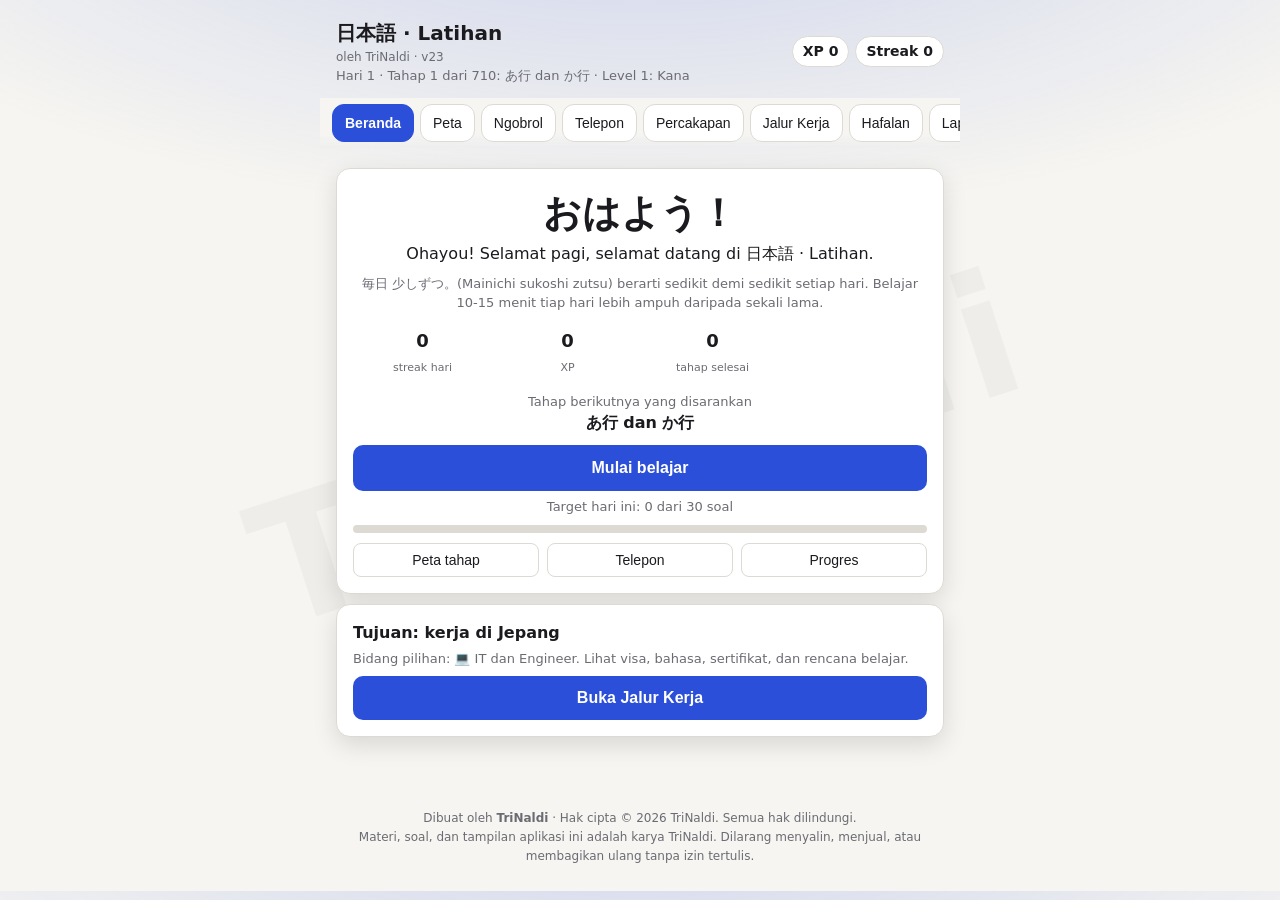
==== commit 50eabf7a: "Add files via upload" ====
--- a/index.html
+++ b/index.html
@@ -134,7 +134,7 @@
 </style>
 </head>
 <body>
-<header class="top"><div><h1>日本語 · Latihan</h1><div class="mu" style="font-size:12px">oleh TriNaldi · v22</div><div class="mu" id="sub"></div></div><div class="chips"><span class="chip2" id="xp">XP 0</span><span class="chip2" id="st">Streak 0</span></div></header>
+<header class="top"><div><h1>日本語 · Latihan</h1><div class="mu" style="font-size:12px">oleh TriNaldi · v23</div><div class="mu" id="sub"></div></div><div class="chips"><span class="chip2" id="xp">XP 0</span><span class="chip2" id="st">Streak 0</span></div></header>
 <nav class="tabs" id="tabs"><button data-v="latih" class="on">Latihan</button><button data-v="kartu">Hafalan</button><button data-v="peta">Peta</button><button data-v="lap">Laporan</button></nav>
 <main>
 <section id="v-latih">
@@ -1753,7 +1753,7 @@
 function sp9(t,slow){try{speechSynthesis.cancel();const u=new SpeechSynthesisUtterance(t);u.lang='ja-JP';u.rate=slow?.6:.9;const v=speechSynthesis.getVoices().find(x=>/^ja/i.test(x.lang));if(v)u.voice=v;speechSynthesis.speak(u)}catch(e){}}
 function lobby9(){const O=O9,ss=S.sk||[],seg=(k,a)=>'<div class="seg">'+a.map(x=>'<button data-k="'+k+'" data-v="'+x[0]+'" class="'+(String(O[k])===String(x[0])?'on':'')+'">'+x[1]+'</button>').join('')+'</div>';
 sec9.innerHTML='<div class="card"><b>Percakapan dengan Sakura-san</b><div class="mu" style="margin:6px 0">Sakura-san bertanya, menanggapi jawabanmu, dan menjawab pertanyaanmu. Jawab dengan suara atau ketik. Kalau bingung, ketuk saran jawaban atau tombol Arti. Di akhir kamu dapat nilai dan koreksi.</div>'
-+'<div class="mu">Topik</div>'+seg('tag',[['M','Campuran'],['A','Perkenalan'],['B','Hobi dan harian'],['C','Makanan dan belanja'],['D','Rencana dan perjalanan']])+'<div class="mu" style="margin-top:8px">Bidang kerja (untuk persiapan ke Jepang)</div>'+seg('tag',[['P','Pertanian'],['Q','Konstruksi'],['R','Penginapan'],['T','Kaigo'],['U','Pabrik makanan'],['V','Restoran'],['X','Manufaktur'],['W','Umum kerja'],['Y','Hidup di Jepang']])
++'<div class="mu">Topik</div>'+seg('tag',[['M','Campuran'],['A','Perkenalan'],['B','Hobi dan harian'],['C','Makanan dan belanja'],['D','Rencana dan perjalanan']])+'<div class="mu" style="margin-top:8px">Bidang kerja (untuk persiapan ke Jepang)</div>'+seg('tag',[['P','Pertanian'],['Q','Konstruksi'],['R','Penginapan'],['T','Kaigo'],['U','Pabrik makanan'],['V','Restoran'],['X','Manufaktur'],['W','Umum kerja'],['Y','Hidup di Jepang'],['Z','IT dan Engineer']])
 +'<div class="mu" style="margin-top:8px">Jumlah pertanyaan</div>'+seg('n',[[6,'6'],[8,'8'],[12,'12']])
 +'<div class="mu" style="margin-top:8px">Romaji di bawah kalimat</div>'+seg('rom',[[true,'Tampil'],[false,'Sembunyi']])
 +'<div class="mu" style="margin-top:8px">Terjemahan otomatis</div>'+seg('arti',[[false,'Ketuk untuk lihat'],[true,'Selalu tampil']])
@@ -1931,7 +1931,7 @@
 const KFR={nol:[.3,.35,.2,.15],kana:[.1,.4,.3,.2],n5:[0,.35,.35,.3],n4:[0,.1,.4,.5]};
 const KWD={nol:1000,kana:900,n5:500,n4:250};
 const KPH=[['Dasar huruf dan kosakata awal','Hiragana, katakana, angka, sapaan. Pakai Peta tahap dan Hafalan setiap hari.'],['Tata bahasa N5 sampai N4','Partikel, bentuk ます dan て, kalimat sehari-hari. Lanjutkan Peta tahap lalu kosakata bidang.'],['Mendengar dan bicara','Telepon dan Percakapan dengan Sakura-san. Pilih topik bidangmu. Latih soal bergaya JFT-Basic.'],['Tes bidang dan dokumen','Pelajari istilah bidang, latihan Kuis dan Dialog, lengkapi checklist dokumen.']];
-const KS=()=>S.kr=S.kr||{f:'tani',tab:'peta',chk:{},plan:{lv:'kana',m:6,h:1},vq:{},dl:{},fc:{},arti:true};
+const KS=()=>{S.kr=S.kr||{f:'it',tab:'peta',chk:{},plan:{lv:'kana',m:6,h:1},vq:{},dl:{},fc:{},arti:true};if(!S.kr.v23){S.kr.v23=1;S.kr.f='it'}return S.kr};
 // --- bidang tambahan: umum (semua bidang) dan manufaktur
 KFD.find(f=>f.id==='tani').vocab.push(...KV('耕す|たがやす|membajak tanah;畝|うね|guludan;剪定|せんてい|pemangkasan;摘果|てきか|menjarangkan buah;袋かけ|ふくろかけ|membungkus buah;堆肥|たいひ|kompos;乳牛|にゅうぎゅう|sapi perah;鶏|にわとり|ayam;ハウス栽培|ハウスさいばい|budidaya rumah kaca;農機具|のうきぐ|alat pertanian'));
 KFD.push({id:'umum',tg:'W',ic:'💼',n:'Umum (semua bidang)',d:'Kosakata dan percakapan yang dipakai di semua pekerjaan: jam kerja, gaji, izin, lapor, dan asrama.',
@@ -2000,6 +2000,33 @@
 Y|きゅうに びょうきに なったら どうしますか。|Kalau tiba-tiba sakit, apa yang kamu lakukan?|かいしゃに れんらくします。=Saya hubungi perusahaan.|びょういんに いきます。=Saya pergi ke rumah sakit.
 Y|じしんが きたら どうしますか。|Kalau terjadi gempa, apa yang kamu lakukan?|つくえの したに かくれます。=Berlindung di bawah meja.|あたまを まもって、ひなんします。=Lindungi kepala lalu evakuasi.
 Y|にほんの せいかつで なにが ふあんですか。|Apa yang kamu khawatirkan dari hidup di Jepang?|ことばが すこし ふあんです。=Saya agak khawatir soal bahasa.|しょくじが ふあんです。=Saya khawatir soal makanan.`});
+// --- v23: jalur IT dan Engineer (visa 技人国)
+KFD.unshift({id:'it',tg:'Z',ic:'💻',eng:true,n:'IT dan Engineer',d:'Jalur visa Engineer (技術・人文知識・国際業務). Syaratnya ijazah relevan, portofolio, dan bahasa Jepang atau Inggris yang kuat.',
+ kerja:['Mengembangkan web, aplikasi, atau sistem perusahaan','Rapat singkat harian dan laporan kemajuan (hou-ren-sou)','Review kode, pengujian, dan perbaikan bug','Berkomunikasi dengan klien dan tim dalam bahasa Jepang atau Inggris'],
+ tes:['Tidak ada tes keterampilan SSW. Yang dinilai: ijazah yang nyambung dengan pekerjaan, pengalaman, wawancara, dan kemampuan bahasa.','Pekerjaan harus sesuai kategori visa (teknis atau IT). Pekerjaan kasar atau pelayanan sederhana tidak termasuk.','Ujian teknologi informasi tertentu yang diakui Jepang (misalnya Fundamental Information Technology Engineer) dapat menggantikan syarat ijazah. Cek apakah tersedia dan diakui untuk pelamar dari Indonesia.'],
+ cek:['Siapkan portofolio: GitHub, proyek, dan penjelasan singkat','Buat 履歴書 (resume gaya Jepang) dan 職務経歴書 (riwayat kerja)','Latih menjelaskan proyekmu dalam bahasa Jepang atau Inggris','Pelajari ujian IT yang diakui bila ijazahmu kurang nyambung','Tanyakan apakah perusahaan berpengalaman mengurus CoE dan visa'],
+ vocab:KV('開発|かいはつ|pengembangan;設計|せっけい|perancangan;要件定義|ようけんていぎ|definisi kebutuhan;実装|じっそう|implementasi;テスト|テスト|pengujian;不具合|ふぐあい|bug atau kerusakan;修正|しゅうせい|perbaikan;納期|のうき|tenggat pengiriman;仕様書|しようしょ|dokumen spesifikasi;進捗|しんちょく|kemajuan pekerjaan;会議|かいぎ|rapat;議事録|ぎじろく|notulen rapat;顧客|こきゃく|klien;案件|あんけん|proyek atau kasus;レビュー|レビュー|review;リリース|リリース|rilis;障害|しょうがい|gangguan sistem;保守|ほしゅ|pemeliharaan;運用|うんよう|operasional;担当|たんとう|penanggung jawab;確認|かくにん|pengecekan;依頼|いらい|permintaan;対応|たいおう|penanganan;共有|きょうゆう|membagikan informasi;優先順位|ゆうせんじゅんい|prioritas;本番環境|ほんばんかんきょう|lingkungan produksi;履歴書|りれきしょ|resume;職務経歴書|しょくむけいれきしょ|riwayat kerja;面接|めんせつ|wawancara;内定|ないてい|tawaran kerja'),
+ dlg:[
+ KD('it1','Rapat pagi (朝会)',[
+  ['おはようございます。きのうの しんちょくを おしえて ください。','Selamat pagi. Tolong sampaikan kemajuan kemarin.',[['きのうは ログインがめんの じっそうが おわりました。きょうは テストを します。','Kemarin implementasi halaman login selesai. Hari ini saya melakukan pengujian.',1],['とくに ありません。','Tidak ada yang khusus.'],['わかりません。','Tidak tahu.']],'Laporan singkat: apa yang selesai kemarin dan rencana hari ini.'],
+  ['こまって いることは ありますか。','Ada kendala?',[['はい、APIの しようが わかりません。あとで かくにん しても いいですか。','Ya, saya belum paham spesifikasi API. Boleh saya konfirmasi nanti?',1],['ありません。ぜんぶ むずかしいです。','Tidak ada. Semuanya sulit.'],['だれも おしえて くれません。','Tidak ada yang mengajari saya.']],'Sampaikan kendala dengan sopan dan minta waktu untuk konfirmasi.'],
+  ['わかりました。あとで ミーティングを しましょう。','Baik. Nanti kita adakan pertemuan.',[['はい、ありがとうございます。おねがいします。','Baik, terima kasih. Mohon bantuannya.',1],['ミーティングは いやです。','Saya tidak mau rapat.'],['いま かえります。','Saya pulang sekarang.']],'']]),
+ KD('it2','Melaporkan bug',[
+  ['どうしましたか。','Ada apa?',[['ほんばんかんきょうで エラーが でました。げんいんを ちょうさ しています。','Muncul error di lingkungan produksi. Saya sedang menyelidiki penyebabnya.',1],['きょうは かえります。','Saya pulang hari ini.'],['エラーは きらいです。','Saya tidak suka error.']],'Laporkan fakta dan tindakanmu, jangan sembunyikan masalah.'],
+  ['いつ なおりますか。','Kapan akan selesai diperbaiki?',[['わかりません。たぶん あしたです。','Tidak tahu. Mungkin besok.'],['きょうの ごごまでに しゅうせいして、ごほうこく します。','Saya perbaiki sampai sore ini dan akan melapor.',1],['しりません。','Tidak tahu.']],'Beri perkiraan waktu yang jelas dan janji laporan.'],
+  ['おねがいします。ほうこくを まって います。','Mohon ya. Saya menunggu laporannya.',[['はい、しゅうせいが おわったら すぐ れんらくします。','Baik, begitu perbaikan selesai saya segera hubungi.',1],['まって いて ください。','Silakan tunggu.'],['わたしは しりません。','Saya tidak tahu.']],'']]),
+ KD('it3','Wawancara teknis',[
+  ['これまでの けいけんを おしえて ください。','Ceritakan pengalaman Anda sejauh ini.',[['さんねん、ウェブアプリの かいはつを しました。おもに バックエンドを たんとうしました。','Tiga tahun mengembangkan aplikasi web. Terutama menangani backend.',1],['プログラムは すこし できます。','Saya sedikit bisa program.'],['けいけんは ありません。','Saya tidak punya pengalaman.']],'Sebut lama, jenis proyek, dan peranmu.'],
+  ['にほんで はたらく りゆうは なんですか。','Mengapa ingin bekerja di Jepang?',[['きゅうりょうが たかいからです。','Karena gajinya tinggi.'],['にほんの ぎじゅつと しごとの すすめかたを まなびたいからです。','Karena ingin belajar teknologi dan cara kerja Jepang.',1],['ほかの くには いやだからです。','Karena tidak suka negara lain.']],'Alasan tentang belajar dan kontribusi lebih disukai.'],
+  ['にほんごは どのくらい はなせますか。','Seberapa lancar bahasa Jepang Anda?',[['ぺらぺらです。','Sangat fasih.'],['ぜんぜん はなせません。','Sama sekali tidak bisa.'],['にちじょう かいわは できます。いま N3を めざして べんきょうして います。','Percakapan sehari-hari bisa. Sekarang saya belajar menuju N3.',1]],'Jujur tentang levelmu dan tunjukkan usaha belajar.']]),
+ KD('it4','Minta review kode',[
+  ['なにか ありますか。','Ada yang ingin disampaikan?',[['すみません、この コードの レビューを おねがい できますか。','Maaf, bolehkah saya minta review kode ini?',1],['コードは かんぺきです。','Kodenya sempurna.'],['レビューは いりません。','Saya tidak perlu review.']],'Minta review dengan sopan adalah hal yang wajar.'],
+  ['いいですよ。あしたの あさまでに みます。','Boleh. Saya lihat sampai besok pagi.',[['ありがとうございます。よろしく おねがいします。','Terima kasih. Mohon bantuannya.',1],['あしたは おそいです。','Besok terlalu lambat.'],['いま すぐ みて ください。','Lihat sekarang juga.']],'']])],
+ sk:`Z|どんな プログラミング げんごを つかいますか。|Bahasa pemrograman apa yang kamu pakai?|JavaScriptと Pythonを つかいます。=Saya pakai JavaScript dan Python.|Javaを つかっています。=Saya memakai Java.
+Z|いちばん たのしい プロジェクトは なんですか。|Proyek apa yang paling menyenangkan?|ウェブサイトを つくった ことです。=Saat membuat situs web.|アプリを かいはつした ことです。=Saat mengembangkan aplikasi.
+Z|チームで しごとを した けいけんが ありますか。|Pernah bekerja dalam tim?|はい、ごにんの チームで しごとを しました。=Ya, di tim lima orang.|はい、だいがくの プロジェクトで しました。=Ya, di proyek kuliah.
+Z|にほんの ITかいしゃで はたらきたいですか。|Ingin bekerja di perusahaan IT Jepang?|はい、ぎじゅつを まなびたいです。=Ya, ingin belajar teknologi.|はい、ながく はたらきたいです。=Ya, ingin bekerja lama.
+Z|しめきりに まにあわない とき、どうしますか。|Kalau tidak sempat mengejar tenggat, apa yang kamu lakukan?|すぐ じょうしに そうだんします。=Segera berkonsultasi ke atasan.|はやめに ほうこくします。=Melapor lebih awal.`});
 // --- gabung topik bidang ke Sakura-san
 KFD.forEach(f=>{KT(f.sk).forEach(q=>K9T.push(q))});
 K9A.unshift([/のうぎょう|はたけ|そだて/,'のうぎょうの しごとは たいへんですが、やりがいが あると おもいます。','Pekerjaan pertanian berat, tetapi saya rasa bermakna.'],[/けんせつ|たかい|あんぜん/,'わたしは たかい ところは にがてです。あんぜんが いちばんです。','Saya kurang suka tempat tinggi. Keselamatan nomor satu.'],[/ほてる|おきゃくさま/,'ホテルの しごとは えがおが たいせつだと おもいます。','Saya rasa senyum penting dalam pekerjaan hotel.'],[/おとしより|かいご|つかれ/,'かいごの しごとは やさしさが いちばん たいせつです。','Dalam kaigo kelembutan yang paling penting.'],[/えいせい|たべものを つくる|さぎょう/,'えいせいは たべものの しごとで いちばん だいじです。','Higiene paling penting dalam pekerjaan makanan.'],[/れすとらん|あれるぎー|いそがしく/,'おきゃくさまの あんぜんが いちばんです。','Keselamatan tamu nomor satu.']);
@@ -2010,11 +2037,25 @@
 let kfc={i:0,fl:false,deck:null},kq=null,kdg=null;
 const kF=()=>KFD.find(x=>x.id===KS().f)||KFD[0];
 const kR=w=>k2r(w.k);
-function kPct(F){const K=KS(),items=KGEN.length+F.cek.length,dn=Object.keys(K.chk).filter(x=>x.startsWith(F.id+':')&&K.chk[x]).length,fcn=F.vocab.filter(w=>(K.fc[F.id]||{})[w.j]).length,vq=(K.vq[F.id]||0),dls=F.dlg.filter(d=>K.dl[d.id]!=null).length;return Math.round(dn/items*40+fcn/F.vocab.length*25+vq/100*10+((K.tes||{}).best||0)/100*10+dls/F.dlg.length*15)}
+function kPct(F){const K=KS(),items=kG(F).length+F.cek.length,dn=Object.keys(K.chk).filter(x=>x.startsWith(F.id+':')&&K.chk[x]).length,fcn=F.vocab.filter(w=>(K.fc[F.id]||{})[w.j]).length,vq=(K.vq[F.id]||0),dls=F.dlg.filter(d=>K.dl[d.id]!=null).length;return Math.round(dn/items*40+fcn/F.vocab.length*25+vq/100*10+((K.tes||{}).best||0)/100*10+dls/F.dlg.length*15)}
 function kHead(F){const K=KS(),p=kPct(F);return '<div class="card"><b>Jalur Kerja ke Jepang</b><div class="mu" style="margin:6px 0">Pilih bidang kerja. Isinya menyesuaikan: visa, bahasa, sertifikat, rencana belajar, kosakata, latihan, dan dialog.</div><div class="kg">'+KFD.map(f=>'<button class="kf'+(f.id===F.id?' on':'')+'" data-f="'+f.id+'"><span>'+f.ic+'</span>'+f.n+'</button>').join('')+'</div></div>'
 +'<div class="card ban" style="margin-top:10px"><b>'+F.ic+' '+F.n+'</b><div class="mu">'+F.d+'</div><div class="mu" style="margin-top:8px">Kesiapan '+p+'%</div><div class="bar"><i style="width:'+p+'%"></i></div></div>'
 +'<div class="seg ktab">'+[['peta','Peta'],['rencana','Rencana'],['kata','Kosakata'],['kuis','Kuis'],['dialog','Dialog'],['baca','Baca'],['intro','Perkenalan'],['tes','Simulasi'],['cek','Checklist']].map(x=>'<button data-t="'+x[0]+'" class="'+(K.tab===x[0]?'on':'')+'">'+x[1]+'</button>').join('')+'</div>'}
-function kPeta(F){const st=['Pilih bidang dan pelajari pekerjaannya','Belajar bahasa sampai JFT-Basic A2 atau N4','Lulus tes keterampilan bidang','Cari pemberi kerja atau lembaga penyalur yang resmi','Tanda tangan kontrak dan rencana dukungan','Perusahaan mengurus CoE, lalu kamu ajukan visa','Persiapan berangkat: kesehatan, dana, dokumen'];
+function kPetaEng(F){const st=['Pastikan syarat pendidikan: ijazah D3 atau S1 yang nyambung dengan pekerjaan (informatika, sistem informasi, dan sejenisnya). Alternatifnya pengalaman kerja IT sekitar 10 tahun, atau lulus ujian IT yang diakui Jepang.','Siapkan portofolio (GitHub dan proyek) serta resume gaya Jepang: 履歴書 dan 職務経歴書','Belajar bahasa: banyak perusahaan meminta JLPT N3 atau N2. Sebagian perusahaan global menerima bahasa Inggris kuat.','Cari pekerjaan lewat lowongan langsung, platform lowongan, agen penempatan IT, atau jaringan alumni','Wawancara, sering online: teknis dan HR','Perusahaan mengurus CoE (在留資格認定証明書) di imigrasi Jepang. Prosesnya biasanya memakan beberapa minggu sampai beberapa bulan','Ajukan visa di Kedutaan Besar Jepang setelah CoE terbit, lalu berangkat'];
+const g=[['N4','Cukup untuk hidup sehari-hari',34],['N3','Sering diminta perusahaan lokal',62],['N2','Ideal untuk tim berbahasa Jepang',90],['Inggris','Cukup untuk sebagian perusahaan global',75]];
+return '<div class="card"><b>Jalur utama: Visa Engineer (技人国)</b><div class="mu" style="margin:4px 0 8px">Nama resminya 技術・人文知識・国際業務, sering disingkat 技人国 (gijinkoku). Ini visa kerja yang paling umum untuk engineer dan pekerja IT.</div>'+st.map((x,i)=>'<div class="r9"><b>'+(i+1)+'.</b> '+x+'</div>').join('')+'</div>'
++'<h2>Syarat utama</h2><div class="card">'+F.tes.map(x=>'<div class="r9">'+x+'</div>').join('')+'</div>'
++'<h2>Level bahasa</h2><div class="card">'+g.map(x=>'<div class="lg"><div class="lgh"><b>'+x[0]+'</b><span class="mu">'+x[1]+'</span></div><div class="bar"><i style="width:'+x[2]+'%"></i></div></div>').join('')+'<div class="mu" style="margin-top:6px">Tidak ada syarat bahasa resmi untuk visa ini. Syarat datang dari perusahaan, jadi cek lowongan yang kamu incar.</div></div>'
++'<h2>Keuntungan</h2><div class="card"><div class="r9">Masa tinggal dapat diberi 3 bulan, 1, 3, atau 5 tahun dan bisa diperpanjang</div><div class="r9">Boleh membawa keluarga, dan ada jalur ke izin tinggal tetap</div><div class="r9">Bisa pindah perusahaan selama pekerjaanmu tetap sesuai kategori visa</div><div class="r9">Gaji harus setara dengan pekerja Jepang untuk posisi yang sama</div><div class="r9">Ujian IT yang diakui juga menambah poin di sistem Highly Skilled Professional (HSP)</div></div>'
++'<h2>Perbedaan dengan SSW</h2><div class="card"><div class="r9">Tidak ada tes keterampilan SSW dan tidak wajib JFT-Basic</div><div class="r9">Pekerjaan harus berupa pekerjaan teknis atau IT, bukan pekerjaan kasar</div><div class="r9">Ijazah atau pengalaman jadi kunci, dan perusahaan pengundang harus stabil</div></div>'
++'<h2>Yang sering membuat ditolak</h2><div class="card"><div class="r9">Pekerjaan tidak nyambung dengan ijazah atau pengalaman</div><div class="r9">Tidak punya ijazah relevan dan pengalaman kurang dari 10 tahun</div><div class="r9">Perusahaan baru atau gaji di bawah standar</div><div class="r9">Dokumen tidak lengkap atau tidak konsisten</div></div>'
++'<h2>Jalur lain</h2><details class="card"><summary>Kuliah S2 di Jepang lalu pindah ke Engineer</summary><div class="mu" style="margin-top:8px">Jalur yang umum. Mahasiswa yang lulus dan mendapat tawaran kerja bisa mengubah status ke visa Engineer. Banyak beasiswa tersedia, cek MEXT dan beasiswa kampus.</div></details>'
++'<details class="card" style="margin-top:8px"><summary>Highly Skilled Professional (HSP)</summary><div class="mu" style="margin-top:8px">Sistem poin berdasarkan pendidikan, pengalaman, gaji, dan bahasa. Memberi keuntungan seperti proses lebih cepat dan jalur izin tinggal tetap yang dipercepat. Cek tabel poin resmi.</div></details>'
++'<h2>Waspada</h2><div class="card"><div class="r9">Jangan bayar biaya besar untuk janji lowongan. Perusahaan yang mengundang yang mengurus CoE.</div><div class="r9">Minta kontrak tertulis: gaji, jam kerja, dan tugas.</div><div class="r9">Aturan sering berubah. Cek situs resmi sebelum mendaftar.</div></div>'
++'<div class="mu" style="margin-top:10px;line-height:1.6">Sumber resmi: <a href="https://www.isa.go.jp/en/" target="_blank" rel="noopener">Imigrasi Jepang (ISA)</a> · <a href="https://www.moj.go.jp/isa/" target="_blank" rel="noopener">Kementerian Kehakiman</a> · <a href="https://www.id.emb-japan.go.jp/" target="_blank" rel="noopener">Kedubes Jepang di Indonesia</a>. Informasi dicek Oktober 2026 dan dapat berubah.</div>'}
+const KGEN2=['Paspor aktif dengan masa berlaku cukup panjang','Ijazah dan transkrip (siapkan salinan dan terjemahan bila diminta)','Portofolio, 履歴書, dan 職務経歴書','Sertifikat bahasa (JLPT N3 atau N2) bila ada','Kontrak kerja: gaji, jam kerja, dan tugas','Perusahaan mengurus CoE di imigrasi Jepang','Ajukan visa ke Kedutaan Besar Jepang setelah CoE terbit','Pemeriksaan kesehatan bila diminta','Dana awal untuk deposit apartemen dan hidup bulan pertama','Cek legalitas agen dan jangan bayar biaya berlebihan'];
+const kG=F=>F.eng?KGEN2:KGEN;
+function kPeta(F){if(F.eng)return kPetaEng(F);const st=['Pilih bidang dan pelajari pekerjaannya','Belajar bahasa sampai JFT-Basic A2 atau N4','Lulus tes keterampilan bidang','Cari pemberi kerja atau lembaga penyalur yang resmi','Tanda tangan kontrak dan rencana dukungan','Perusahaan mengurus CoE, lalu kamu ajukan visa','Persiapan berangkat: kesehatan, dana, dokumen'];
 const g=[['A1','N5','Magang baru (Ikusei Shuro)',8],['A2','N4','SSW 1 (semua bidang)',34],['B1','N3','Dianjurkan untuk SSW 2 dan karier lanjut',62],['B2','N2','Visa Engineer atau kaigo jangka panjang',90]];
 return '<div class="card"><b>Jalur utama: SSW tipe 1</b><div class="mu" style="margin:4px 0 8px">Visa Tokutei Ginou 1 adalah jalur paling umum untuk '+F.n.toLowerCase()+'. Lama proses rata-rata sekitar 8 sampai 14 bulan sejak mulai belajar, tergantung bahasa dan jadwal tes.</div>'+st.map((s,i)=>'<div class="r9"><b>'+(i+1)+'.</b> '+s+'</div>').join('')+'</div>'
 +'<h2>Level bahasa yang dibutuhkan</h2><div class="card">'+g.map(x=>'<div class="lg"><div class="lgh"><b>'+x[0]+' · '+x[1]+'</b><span class="mu">'+x[2]+'</span></div><div class="bar"><i style="width:'+x[3]+'%"></i></div></div>').join('')+'<div class="mu" style="margin-top:6px">Syarat resmi SSW 1: JFT-Basic A2 atau JLPT N4, bukan dua-duanya. JFT-Basic berbasis komputer dan hasilnya langsung keluar, JLPT hanya Juli dan Desember.'+(F.id==='kaigo'?' Kaigo masih menambah tes bahasa kaigo.':'')+'</div></div>'
@@ -2026,14 +2067,14 @@
 +'<details class="card" style="margin-top:8px"><summary>Belajar dulu di Jepang (visa pelajar)</summary><div class="mu" style="margin-top:8px">Masuk sekolah bahasa Jepang, kerja paruh waktu terbatas, lalu pindah ke visa kerja. Biaya awal jauh lebih besar. JFT-Basic juga bisa dipakai untuk mendaftar.</div></details>'
 +'<h2>Waspada</h2><div class="card"><div class="r9">Pekerja tidak boleh dikenai biaya berlebihan. Minta rincian biaya tertulis dan cek legalitas lembaga lewat KP2MI atau Disnaker.</div><div class="r9">Jangan percaya janji gaji tinggi tanpa kontrak tertulis.</div><div class="r9">Aturan sering berubah. Selalu cek situs resmi sebelum membayar atau mendaftar.</div></div>'
 +'<div class="mu" style="margin-top:10px;line-height:1.6">Sumber resmi: <a href="https://www.isa.go.jp/en/" target="_blank" rel="noopener">Imigrasi Jepang (ISA)</a> · <a href="https://www.jpf.go.jp/jft-basic/e/" target="_blank" rel="noopener">JFT-Basic</a> · <a href="https://www.jlpt.jp/e/" target="_blank" rel="noopener">JLPT</a> · <a href="https://www.id.emb-japan.go.jp/" target="_blank" rel="noopener">Kedubes Jepang di Indonesia</a>. Informasi dicek Oktober 2026 dan dapat berubah.</div>'}
-function kPlan(F){const P=KS().plan,need=KLV[P.lv][1],tot=Math.round(P.m*30.4*P.h),ra=tot/need,wk=Math.max(1,Math.round(P.m*4.33)),fr=KFR[P.lv];
+function kPlan(F){const P=KS().plan,need=KLV[P.lv][1]+(F.eng?450:0),tot=Math.round(P.m*30.4*P.h),ra=tot/need,wk=Math.max(1,Math.round(P.m*4.33)),fr=KFR[P.lv];
 let vd,cl;if(ra>=1.3){vd='Santai dan aman. Kamu punya cadangan waktu untuk mengulang.';cl='ok'}else if(ra>=1){vd='Realistis kalau kamu konsisten setiap hari.';cl='ok'}else if(ra>=.7){vd='Padat. Naikkan jam belajar atau tambah bulan.';cl='no'}else{vd='Kurang. Dengan '+P.h+' jam per hari kamu butuh sekitar '+Math.ceil(need/(P.h*30.4))+' bulan.';cl='no'}
 let a=0,rows='';fr.forEach((f,i)=>{if(!f)return;const w=Math.max(1,Math.round(wk*f)),s=a+1;a+=w;rows+='<div class="r9"><b>Minggu '+s+' sampai '+Math.min(a,wk)+': '+KPH[i][0]+'</b><div class="mu">'+KPH[i][1]+'</div></div>'});
 const seg=(k,arr)=>'<div class="seg">'+arr.map(x=>'<button data-pk="'+k+'" data-pv="'+x[0]+'" class="'+(String(P[k])===String(x[0])?'on':'')+'">'+x[1]+'</button>').join('')+'</div>';
 return '<div class="card"><b>Rencana belajar untuk '+F.n.toLowerCase()+'</b><div class="mu" style="margin:6px 0">Level kamu sekarang</div><select class="sl" id="kplv">'+Object.keys(KLV).map(k=>'<option value="'+k+'"'+(P.lv===k?' selected':'')+'>'+KLV[k][0]+'</option>').join('')+'</select><div class="mu">Target siap tes (bulan)</div>'+seg('m',[[3,'3'],[6,'6'],[9,'9'],[12,'12']])+'<div class="mu" style="margin-top:6px">Jam belajar per hari</div>'+seg('h',[[.5,'0,5'],[1,'1'],[2,'2'],[3,'3']])+'</div>'
-+'<div class="card '+(cl==='ok'?'fb ok':'fb no')+'" style="margin-top:10px"><b>'+vd+'</b><div class="mu" style="margin-top:4px">Perkiraan kebutuhan sekitar '+need+' jam sampai siap JFT-Basic A2. Rencanamu: '+tot+' jam dalam '+P.m+' bulan.</div></div>'
++'<div class="card '+(cl==='ok'?'fb ok':'fb no')+'" style="margin-top:10px"><b>'+vd+'</b><div class="mu" style="margin-top:4px">Perkiraan kebutuhan sekitar '+need+' jam sampai siap '+(F.eng?'JLPT N3':'JFT-Basic A2')+'. Rencanamu: '+tot+' jam dalam '+P.m+' bulan.</div></div>'
 +'<h2>Tahapan</h2><div class="card">'+rows+'</div>'
-+'<h2>Target mingguan</h2><div class="card"><div class="r9">Kosakata baru: sekitar <b>'+Math.max(10,Math.ceil(KWD[P.lv]/wk))+' kata per minggu</b></div><div class="r9">Kosakata bidang '+F.n.toLowerCase()+': <b>'+Math.ceil(F.vocab.length/Math.max(2,Math.min(4,wk)))+' kata per minggu</b> dari tab Kosakata</div><div class="r9">Percakapan dengan Sakura-san: <b>2 sampai 3 kali per minggu</b></div><div class="r9">Jam harian dibagi: kosakata 30%, tata bahasa 30%, dengar dan bicara 25%, materi bidang 15%.</div></div>'
++'<h2>Target mingguan</h2><div class="card"><div class="r9">Kosakata baru: sekitar <b>'+Math.max(10,Math.ceil((KWD[P.lv]+(F.eng?1000:0))/wk))+' kata per minggu</b></div><div class="r9">Kosakata bidang '+F.n.toLowerCase()+': <b>'+Math.ceil(F.vocab.length/Math.max(2,Math.min(4,wk)))+' kata per minggu</b> dari tab Kosakata</div><div class="r9">Percakapan dengan Sakura-san: <b>2 sampai 3 kali per minggu</b></div><div class="r9">Jam harian dibagi: kosakata 30%, tata bahasa 30%, dengar dan bicara 25%, materi bidang 15%.</div></div>'
 +'<div class="mu" style="margin-top:8px">Angka jam adalah perkiraan umum. Kecepatan tiap orang berbeda, jadi pakai ini sebagai patokan, bukan jaminan.</div>'}
 function kKata(F){const K=KS(),dk=kfc.deck&&kfc.deck.f===F.id?kfc.deck:(kfc.deck={f:F.id,l:F.vocab.slice()});if(kfc.i>=dk.l.length)kfc.i=0;const w=dk.l[kfc.i],kn=F.vocab.filter(x=>(K.fc[F.id]||{})[x.j]).length;
 return '<div class="card"><div class="row" style="justify-content:space-between;margin:0"><span class="mu">Kartu '+(kfc.i+1)+' dari '+dk.l.length+'</span><span class="mu">Hafal '+kn+'/'+F.vocab.length+'</span></div><div class="bar"><i style="width:'+Math.round(kn/F.vocab.length*100)+'%"></i></div>'
@@ -2053,8 +2094,8 @@
 const c=t.o.find(x=>x[2]);if(i<kdg.i||(i===kdg.i&&kdg.pk!=null))h+='<div class="bub bu">'+esc(c[0])+'<div class="rm">'+esc(k2r(c[0]))+'</div></div>'}
 h+='</div>';if(kdg.i<n&&!kdg.fin){const t=d.turns[kdg.i];if(kdg.pk==null)h+='<div class="opts" style="max-width:none">'+t.o.map((o,i)=>'<button class="opt" data-o="'+i+'"><span class="dot"></span><span>'+esc(o[0])+'<div class="rm">'+esc(k2r(o[0]))+'</div>'+(K.arti?'<div class="rm">'+esc(o[1])+'</div>':'')+'</span></button>').join('')+'</div>';else{const c=t.o[kdg.pk];h+='<div class="fb '+(c[2]?'ok':'no')+'"><b>'+(c[2]?'Pas!':'Kurang pas.')+'</b> '+(c[2]?'':'Balasan terbaik: <b>'+esc(t.o.find(x=>x[2])[0])+'</b>. ')+esc(t.w)+'</div><button class="main" id="kdn">'+(kdg.i+1>=n?'Selesai':'Lanjut')+'</button>'}}
 if(kdg.fin){const p=Math.round(kdg.ok/n*100);h+='<div class="card" style="text-align:center;margin-top:10px"><div class="mu">Hasil dialog</div><div class="big9">'+p+'%<span>'+kdg.ok+' dari '+n+' balasan tepat</span></div><div class="row" style="justify-content:center"><button class="main" id="kdr" style="width:auto;padding:12px 20px">Ulangi</button><button class="ghost" id="kdb">Daftar dialog</button></div></div>'}return h}
-function kCek(F,K){const it=KGEN.map((x,i)=>[F.id+':g'+i,x]).concat(F.cek.map((x,i)=>[F.id+':f'+i,x])),dn=it.filter(x=>K.chk[x[0]]).length;
-return '<div class="card"><b>Checklist persiapan '+F.n.toLowerCase()+'</b><div class="mu">Selesai '+dn+' dari '+it.length+'</div><div class="bar"><i style="width:'+Math.round(dn/it.length*100)+'%"></i></div></div><h2>Umum</h2><div class="card">'+it.slice(0,KGEN.length).map(x=>'<label class="kck"><input type="checkbox" data-c="'+x[0]+'"'+(K.chk[x[0]]?' checked':'')+'><span>'+x[1]+'</span></label>').join('')+'</div><h2>Khusus '+F.n.toLowerCase()+'</h2><div class="card">'+it.slice(KGEN.length).map(x=>'<label class="kck"><input type="checkbox" data-c="'+x[0]+'"'+(K.chk[x[0]]?' checked':'')+'><span>'+x[1]+'</span></label>').join('')+'</div>'
+function kCek(F,K){const it=kG(F).map((x,i)=>[F.id+':g'+i,x]).concat(F.cek.map((x,i)=>[F.id+':f'+i,x])),dn=it.filter(x=>K.chk[x[0]]).length;
+return '<div class="card"><b>Checklist persiapan '+F.n.toLowerCase()+'</b><div class="mu">Selesai '+dn+' dari '+it.length+'</div><div class="bar"><i style="width:'+Math.round(dn/it.length*100)+'%"></i></div></div><h2>Umum</h2><div class="card">'+it.slice(0,kG(F).length).map(x=>'<label class="kck"><input type="checkbox" data-c="'+x[0]+'"'+(K.chk[x[0]]?' checked':'')+'><span>'+x[1]+'</span></label>').join('')+'</div><h2>Khusus '+F.n.toLowerCase()+'</h2><div class="card">'+it.slice(kG(F).length).map(x=>'<label class="kck"><input type="checkbox" data-c="'+x[0]+'"'+(K.chk[x[0]]?' checked':'')+'><span>'+x[1]+'</span></label>').join('')+'</div>'
 +'<div class="card" style="margin-top:10px"><b>Latih wawancara</b><div class="mu" style="margin:4px 0 8px">Buka Percakapan dan pilih topik <b>'+F.n+'</b> untuk berlatih bicara dengan Sakura-san.</div><button class="main" id="kgo9">Buka Percakapan Sakura-san</button></div>'}
 function kr(){const K=KS(),F=kF(),b={peta:kPeta,rencana:kPlan,kata:kKata,kuis:kQuiz,dialog:(f)=>kDlg(f,K),intro:(f)=>kIntro(f,K),baca:(f)=>kBaca(f,K),tes:(f)=>kTes(f,K),cek:(f)=>kCek(f,K)};
 kSec.innerHTML='<div class="card" style="margin-bottom:10px;border-left:4px solid var(--no)"><div class="mu">Materi dan istilah di bagian ini belum diperiksa penutur asli. Informasi visa dicek Oktober 2026. Selalu cocokkan dengan sumber resmi.</div></div>'+kHead(F)+'<div id="kb" style="margin-top:10px">'+b[K.tab](F)+'</div>'}
@@ -2091,7 +2132,7 @@
 // --- v21: pembuat perkenalan diri (jikoshoukai)
 const KON=['','いち','に','さん','よん','ご','ろく','なな','はち','きゅう'];
 function kAge(n){n=+n;if(!(n>=15&&n<=70))return'○○';const t=Math.floor(n/10),o=n%10;let s='';if(t)s+=(t>1?KON[t]:'')+'じゅう';if(o)s+=KON[o];if(o===0)s=s.replace(/じゅう$/,'じゅっ');if(o===1)s=s.replace(/いち$/,'いっ');if(o===8)s=s.replace(/はち$/,'はっ');return s+'さい'}
-const KFJ={tani:'のうぎょう',kons:'けんせつ',hotel:'ホテル',kaigo:'かいご',pabrik:'しょくひんの こうじょう',resto:'レストラン',manu:'ものづくり'};
+const KFJ={it:'IT',tani:'のうぎょう',kons:'けんせつ',hotel:'ホテル',kaigo:'かいご',pabrik:'しょくひんの こうじょう',resto:'レストラン',manu:'ものづくり'};
 const KEX={0:'',1:'いち',2:'に',3:'さん',5:'ご'};
 function kIntroGen(F,s){const nm=s.nm.trim()?r2k(s.nm.trim(),true):'○○',tw=s.town.trim()?r2k(s.town.trim(),true):'○○',ag=kAge(s.age),fj=KFJ[F.id];
 const L=[['はじめまして。'+nm+'です。','Perkenalkan, saya '+(s.nm.trim()||'(nama)')+'.'],['インドネシアの '+tw+'から きました。'+ag+'です。','Saya berasal dari '+(s.town.trim()||'(kota)')+', Indonesia. Umur saya '+(s.age||'(umur)')+' tahun.'],
@@ -2177,6 +2218,10 @@
  q:[['Kalau terluka, apa yang dilakukan?','Segera lapor ke mandor','Menunggu besok','Pulang sendiri','Tidak perlu apa-apa','けがを したら、すぐ しょくちょうに いう。'],['Apa yang dilarang di dekat mesin?','Berlari','Berjalan','Berbicara','Memakai helm','はしっては いけません = dilarang berlari.'],['Kapan harus memasang sabuk pengaman?','Di perancah','Di kantin','Di asrama','Di kendaraan','あしばでは あんぜんたいを つける。']]},
 {id:'r6',t:'Cara minum obat',x:'くすりの のみかた\nしょくごに のんで ください。\n1にち 3かい（あさ・ひる・ばん）\nねつが さがったら、のまなくても いいです。',g:[['しょくご','setelah makan'],['1にち 3かい','3 kali sehari'],['さがる','turun'],['～なくてもいい','tidak harus']],
  q:[['Kapan obat diminum?','Setelah makan','Sebelum makan','Saat tidur','Saat bangun','しょくご = setelah makan.'],['Berapa kali sehari?','3 kali','1 kali','2 kali','4 kali','1にち 3かい.'],['Kalau demam sudah turun?','Tidak harus diminum','Harus tetap diminum','Dobel dosis','Berhenti ke dokter','のまなくても いいです = tidak minum pun boleh.']]}];
+KRD.push({id:'r7',t:'Contoh lowongan engineer',x:'エンジニア ぼしゅう\nしごと：ウェブアプリの かいはつ\nひつような けいけん：プログラミング 2ねん いじょう\nにほんご：N3 いじょう（えいごも できる ひとは ゆうぐう）\nきんむち：とうきょう（リモート ひとつき 3にちまで）\nきゅうよ：げっきゅう 300,000えん〜\nビザの サポート：あります',g:[['ぼしゅう','perekrutan'],['ひつよう','dibutuhkan'],['いじょう','lebih dari atau sama dengan'],['ゆうぐう','diutamakan'],['きんむち','lokasi kerja'],['きゅうよ','gaji'],['げっきゅう','gaji bulanan'],['サポート','dukungan']],
+ q:[['Bahasa Jepang minimum yang diminta?','N3 ke atas','N5','N1','Tidak diminta','にほんご：N3 いじょう.'],['Pengalaman minimum yang diminta?','Pemrograman 2 tahun atau lebih','Tanpa pengalaman','5 tahun','10 tahun','プログラミング 2ねん いじょう.'],['Remote berapa hari per bulan?','Sampai 3 hari','Setiap hari','Tidak ada','Sampai 10 hari','ひとつき 3にちまで.'],['Apakah perusahaan membantu visa?','Ya, ada dukungan','Tidak ada','Hanya untuk orang Jepang','Tidak disebutkan','ビザの サポート：あります.']]});
+KRD.push({id:'r8',t:'Pemberitahuan pemeliharaan sistem',x:'メンテナンスの おしらせ\nあした 22じから 24じまで、システムの メンテナンスを おこないます。\nその あいだ、ログインできません。\nごめいわくを おかけしますが、よろしく おねがいします。',g:[['メンテナンス','pemeliharaan'],['おこないます','dilaksanakan'],['その あいだ','selama itu'],['ごめいわく','mohon maaf atas gangguan']],
+ q:[['Berapa lama pemeliharaan berlangsung?','2 jam','22 jam','24 jam','1 jam','22じから 24じまで = 2 jam.'],['Apa yang tidak bisa dilakukan selama itu?','Login','Mengirim email','Bekerja di kantor','Melihat jadwal','ログインできません.'],['Kapan pemeliharaan dilakukan?','Besok malam','Hari ini pagi','Lusa siang','Minggu lalu','あした 22じ = besok jam 10 malam.']]});
 let kts=null,krd=null;
 const kOpt=(a,pk,cor)=>a.map((o,i)=>'<button class="opt'+(pk!=null?(o===cor?' ok':(i===pk?' no':'')):'')+'" data-to="'+i+'"'+(pk!=null?' disabled':'')+'><span class="dot"></span><span>'+esc(o)+'</span></button>').join('');
 function kTes(F,K){const T=K.tes||{best:0,hist:[]};
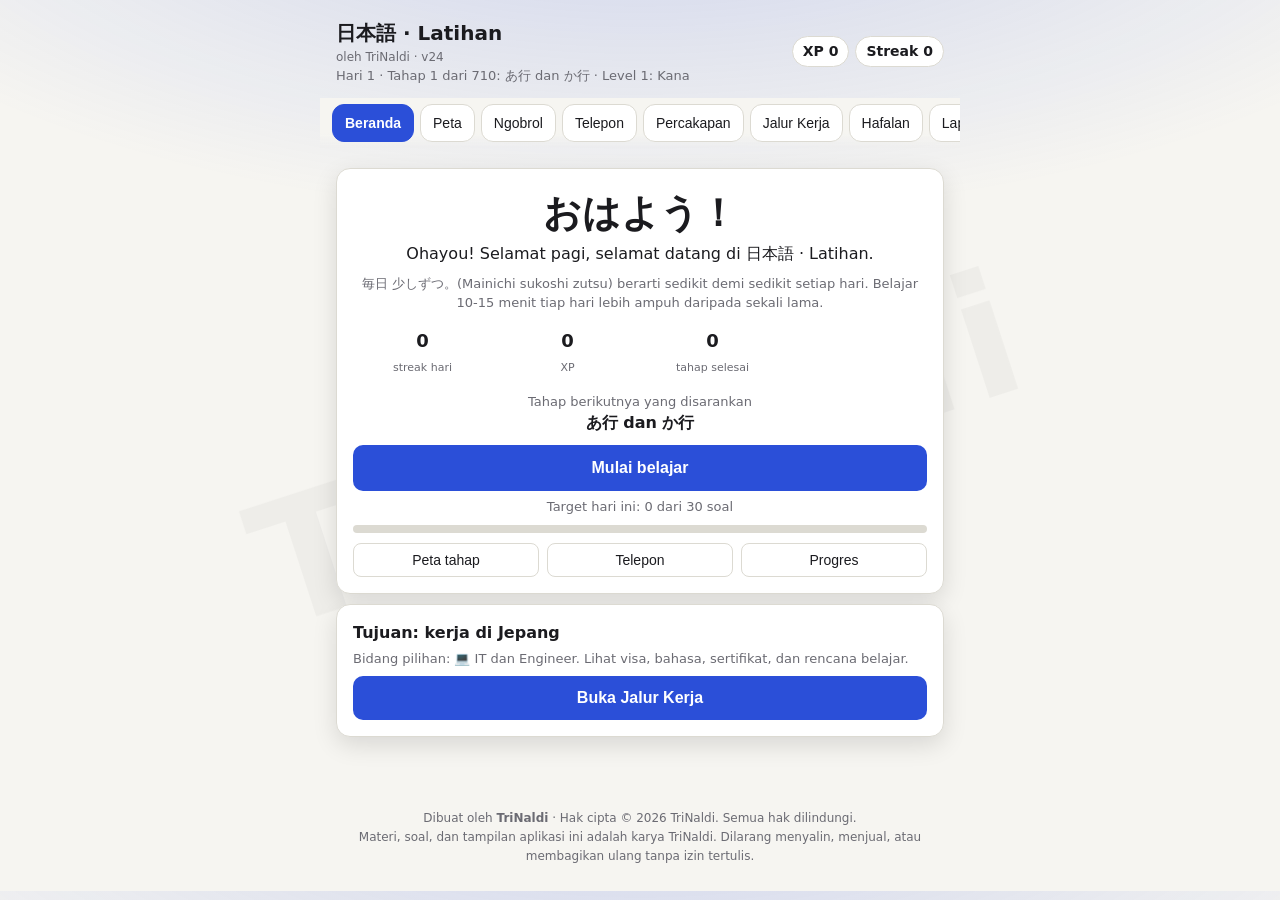
==== commit 52d73327: "Add files via upload" ====
--- a/index.html
+++ b/index.html
@@ -134,7 +134,7 @@
 </style>
 </head>
 <body>
-<header class="top"><div><h1>日本語 · Latihan</h1><div class="mu" style="font-size:12px">oleh TriNaldi · v23</div><div class="mu" id="sub"></div></div><div class="chips"><span class="chip2" id="xp">XP 0</span><span class="chip2" id="st">Streak 0</span></div></header>
+<header class="top"><div><h1>日本語 · Latihan</h1><div class="mu" style="font-size:12px">oleh TriNaldi · v24</div><div class="mu" id="sub"></div></div><div class="chips"><span class="chip2" id="xp">XP 0</span><span class="chip2" id="st">Streak 0</span></div></header>
 <nav class="tabs" id="tabs"><button data-v="latih" class="on">Latihan</button><button data-v="kartu">Hafalan</button><button data-v="peta">Peta</button><button data-v="lap">Laporan</button></nav>
 <main>
 <section id="v-latih">
@@ -2037,10 +2037,10 @@
 let kfc={i:0,fl:false,deck:null},kq=null,kdg=null;
 const kF=()=>KFD.find(x=>x.id===KS().f)||KFD[0];
 const kR=w=>k2r(w.k);
-function kPct(F){const K=KS(),items=kG(F).length+F.cek.length,dn=Object.keys(K.chk).filter(x=>x.startsWith(F.id+':')&&K.chk[x]).length,fcn=F.vocab.filter(w=>(K.fc[F.id]||{})[w.j]).length,vq=(K.vq[F.id]||0),dls=F.dlg.filter(d=>K.dl[d.id]!=null).length;return Math.round(dn/items*40+fcn/F.vocab.length*25+vq/100*10+((K.tes||{}).best||0)/100*10+dls/F.dlg.length*15)}
+function kPct(F){const K=KS(),items=kG(F).length+F.cek.length,dn=Object.keys(K.chk).filter(x=>x.startsWith(F.id+':')&&K.chk[x]).length,fcn=F.vocab.filter(w=>(K.fc[F.id]||{})[w.j]).length,vq=(K.vq[F.id]||0),dls=F.dlg.filter(d=>K.dl[d.id]!=null).length;return Math.round(dn/items*40+fcn/F.vocab.length*25+vq/100*10+(((F.eng?K.tes3:K.tes)||{}).best||0)/100*10+dls/F.dlg.length*15)}
 function kHead(F){const K=KS(),p=kPct(F);return '<div class="card"><b>Jalur Kerja ke Jepang</b><div class="mu" style="margin:6px 0">Pilih bidang kerja. Isinya menyesuaikan: visa, bahasa, sertifikat, rencana belajar, kosakata, latihan, dan dialog.</div><div class="kg">'+KFD.map(f=>'<button class="kf'+(f.id===F.id?' on':'')+'" data-f="'+f.id+'"><span>'+f.ic+'</span>'+f.n+'</button>').join('')+'</div></div>'
 +'<div class="card ban" style="margin-top:10px"><b>'+F.ic+' '+F.n+'</b><div class="mu">'+F.d+'</div><div class="mu" style="margin-top:8px">Kesiapan '+p+'%</div><div class="bar"><i style="width:'+p+'%"></i></div></div>'
-+'<div class="seg ktab">'+[['peta','Peta'],['rencana','Rencana'],['kata','Kosakata'],['kuis','Kuis'],['dialog','Dialog'],['baca','Baca'],['intro','Perkenalan'],['tes','Simulasi'],['cek','Checklist']].map(x=>'<button data-t="'+x[0]+'" class="'+(K.tab===x[0]?'on':'')+'">'+x[1]+'</button>').join('')+'</div>'}
++'<div class="seg ktab">'+[['peta','Peta'],['rencana','Rencana'],['kata','Kosakata'],['kuis','Kuis'],['dialog','Dialog'],['baca','Baca'],['intro','Perkenalan'],['tes','Simulasi'],['cek','Checklist']].concat(F.eng?[['kit','Karier IT']]:[]).map(x=>'<button data-t="'+x[0]+'" class="'+(K.tab===x[0]?'on':'')+'">'+x[1]+'</button>').join('')+'</div>'}
 function kPetaEng(F){const st=['Pastikan syarat pendidikan: ijazah D3 atau S1 yang nyambung dengan pekerjaan (informatika, sistem informasi, dan sejenisnya). Alternatifnya pengalaman kerja IT sekitar 10 tahun, atau lulus ujian IT yang diakui Jepang.','Siapkan portofolio (GitHub dan proyek) serta resume gaya Jepang: 履歴書 dan 職務経歴書','Belajar bahasa: banyak perusahaan meminta JLPT N3 atau N2. Sebagian perusahaan global menerima bahasa Inggris kuat.','Cari pekerjaan lewat lowongan langsung, platform lowongan, agen penempatan IT, atau jaringan alumni','Wawancara, sering online: teknis dan HR','Perusahaan mengurus CoE (在留資格認定証明書) di imigrasi Jepang. Prosesnya biasanya memakan beberapa minggu sampai beberapa bulan','Ajukan visa di Kedutaan Besar Jepang setelah CoE terbit, lalu berangkat'];
 const g=[['N4','Cukup untuk hidup sehari-hari',34],['N3','Sering diminta perusahaan lokal',62],['N2','Ideal untuk tim berbahasa Jepang',90],['Inggris','Cukup untuk sebagian perusahaan global',75]];
 return '<div class="card"><b>Jalur utama: Visa Engineer (技人国)</b><div class="mu" style="margin:4px 0 8px">Nama resminya 技術・人文知識・国際業務, sering disingkat 技人国 (gijinkoku). Ini visa kerja yang paling umum untuk engineer dan pekerja IT.</div>'+st.map((x,i)=>'<div class="r9"><b>'+(i+1)+'.</b> '+x+'</div>').join('')+'</div>'
@@ -2097,9 +2097,9 @@
 function kCek(F,K){const it=kG(F).map((x,i)=>[F.id+':g'+i,x]).concat(F.cek.map((x,i)=>[F.id+':f'+i,x])),dn=it.filter(x=>K.chk[x[0]]).length;
 return '<div class="card"><b>Checklist persiapan '+F.n.toLowerCase()+'</b><div class="mu">Selesai '+dn+' dari '+it.length+'</div><div class="bar"><i style="width:'+Math.round(dn/it.length*100)+'%"></i></div></div><h2>Umum</h2><div class="card">'+it.slice(0,kG(F).length).map(x=>'<label class="kck"><input type="checkbox" data-c="'+x[0]+'"'+(K.chk[x[0]]?' checked':'')+'><span>'+x[1]+'</span></label>').join('')+'</div><h2>Khusus '+F.n.toLowerCase()+'</h2><div class="card">'+it.slice(kG(F).length).map(x=>'<label class="kck"><input type="checkbox" data-c="'+x[0]+'"'+(K.chk[x[0]]?' checked':'')+'><span>'+x[1]+'</span></label>').join('')+'</div>'
 +'<div class="card" style="margin-top:10px"><b>Latih wawancara</b><div class="mu" style="margin:4px 0 8px">Buka Percakapan dan pilih topik <b>'+F.n+'</b> untuk berlatih bicara dengan Sakura-san.</div><button class="main" id="kgo9">Buka Percakapan Sakura-san</button></div>'}
-function kr(){const K=KS(),F=kF(),b={peta:kPeta,rencana:kPlan,kata:kKata,kuis:kQuiz,dialog:(f)=>kDlg(f,K),intro:(f)=>kIntro(f,K),baca:(f)=>kBaca(f,K),tes:(f)=>kTes(f,K),cek:(f)=>kCek(f,K)};
+function kr(){const K=KS(),F=kF(),b={peta:kPeta,rencana:kPlan,kata:kKata,kuis:kQuiz,dialog:(f)=>kDlg(f,K),intro:(f)=>kIntro(f,K),baca:(f)=>kBaca(f,K),tes:(f)=>kTes(f,K),kit:(f)=>kKit(f,K),cek:(f)=>kCek(f,K)};
 kSec.innerHTML='<div class="card" style="margin-bottom:10px;border-left:4px solid var(--no)"><div class="mu">Materi dan istilah di bagian ini belum diperiksa penutur asli. Informasi visa dicek Oktober 2026. Selalu cocokkan dengan sumber resmi.</div></div>'+kHead(F)+'<div id="kb" style="margin-top:10px">'+b[K.tab](F)+'</div>'}
-function kb(){const K=KS(),F=kF(),m={peta:kPeta,rencana:kPlan,kata:kKata,kuis:kQuiz,dialog:(f)=>kDlg(f,K),intro:(f)=>kIntro(f,K),baca:(f)=>kBaca(f,K),tes:(f)=>kTes(f,K),cek:(f)=>kCek(f,K)};$('kb').innerHTML=m[K.tab](F);const hd=kSec.querySelector('.ban');if(hd){const p=kPct(F);hd.querySelector('.bar i').style.width=p+'%';hd.querySelectorAll('.mu')[1].textContent='Kesiapan '+p+'%'}}
+function kb(){const K=KS(),F=kF(),m={peta:kPeta,rencana:kPlan,kata:kKata,kuis:kQuiz,dialog:(f)=>kDlg(f,K),intro:(f)=>kIntro(f,K),baca:(f)=>kBaca(f,K),tes:(f)=>kTes(f,K),kit:(f)=>kKit(f,K),cek:(f)=>kCek(f,K)};$('kb').innerHTML=m[K.tab](F);const hd=kSec.querySelector('.ban');if(hd){const p=kPct(F);hd.querySelector('.bar i').style.width=p+'%';hd.querySelectorAll('.mu')[1].textContent='Kesiapan '+p+'%'}}
 kSec.addEventListener('change',e=>{const t=e.target,K=KS();if(t.id==='kplv'){K.plan.lv=t.value;save();kb()}else if(t.dataset.c){K.chk[t.dataset.c]=t.checked;save();kb()}});
 kSec.addEventListener('click',e=>{const K=KS(),F=kF(),B=e.target.closest('button'),bub=e.target.closest('.bub.bp');
 if(bub&&!B){sp9(bub.dataset.j);return}
@@ -2224,12 +2224,12 @@
  q:[['Berapa lama pemeliharaan berlangsung?','2 jam','22 jam','24 jam','1 jam','22じから 24じまで = 2 jam.'],['Apa yang tidak bisa dilakukan selama itu?','Login','Mengirim email','Bekerja di kantor','Melihat jadwal','ログインできません.'],['Kapan pemeliharaan dilakukan?','Besok malam','Hari ini pagi','Lusa siang','Minggu lalu','あした 22じ = besok jam 10 malam.']]});
 let kts=null,krd=null;
 const kOpt=(a,pk,cor)=>a.map((o,i)=>'<button class="opt'+(pk!=null?(o===cor?' ok':(i===pk?' no':'')):'')+'" data-to="'+i+'"'+(pk!=null?' disabled':'')+'><span class="dot"></span><span>'+esc(o)+'</span></button>').join('');
-function kTes(F,K){const T=K.tes||{best:0,hist:[]};
-if(!kts)return '<div class="card" style="text-align:center"><b>Simulasi mini gaya JFT-Basic</b><div class="mu" style="margin:6px 0">20 soal dalam 4 bagian: kosakata, percakapan, mendengar, dan membaca. Nilai terbaikmu: <b>'+(T.best?T.best+'%':'belum ada')+'</b>'+(T.hist.length?' · sudah '+T.hist.length+' kali':'')+'</div><button class="main" id="tsS">Mulai simulasi</button><div class="mu" style="margin-top:8px">Ini latihan, bukan prediksi skor resmi. Tes JFT-Basic yang asli dikerjakan di komputer dan soalnya berbeda. Nyalakan suara untuk bagian mendengar.</div></div>';
-if(kts.done){const p=Math.round(kts.ok/kts.l.length*100),sc=KSN.map((n,i)=>{const a=kts.l.filter(x=>x.si===i),k=a.filter(x=>x.r).length;return[n,k,a.length]}),h=T.hist.slice(-5).map(x=>x.p+'%').join(' → ');
+function kTes(F,K){const T0=K.tes||{best:0,hist:[]};
+if(!kts){const A=K.tes||{best:0,hist:[]},N=K.tes3||{best:0,hist:[]};return '<div class="card" style="text-align:center"><b>Simulasi level A2 (gaya JFT-Basic)</b><div class="mu" style="margin:6px 0">20 soal: kosakata, percakapan, mendengar, membaca. Terbaik: <b>'+(A.best?A.best+'%':'belum ada')+'</b>'+(A.hist.length?' · '+A.hist.length+' kali':'')+'</div><button class="main" id="tsS">Mulai simulasi A2</button></div><div class="card" style="text-align:center;margin-top:10px"><b>Simulasi level N3 (untuk jalur Engineer)</b><div class="mu" style="margin:6px 0">20 soal: kosakata dan kanji, tata bahasa, membaca, mendengar. Terbaik: <b>'+(N.best?N.best+'%':'belum ada')+'</b>'+(N.hist.length?' · '+N.hist.length+' kali':'')+'</div><button class="main" id="tsS3">Mulai simulasi N3</button></div><div class="mu" style="margin-top:8px">Ini latihan, bukan prediksi skor resmi. Soal asli JFT-Basic dan JLPT berbeda. Nyalakan suara untuk bagian mendengar.</div>'}
+if(kts.done){const T=kts.m3?(K.tes3||{best:0,hist:[]}):T0,p=Math.round(kts.ok/kts.l.length*100),sc=(kts.sn||KSN).map((n,i)=>{const a=kts.l.filter(x=>x.si===i),k=a.filter(x=>x.r).length;return[n,k,a.length]}),h=T.hist.slice(-5).map(x=>x.p+'%').join(' → ');
 const vd=p>=80?'Bagus. Kamu sudah dekat dengan level A2.':p>=60?'Hampir. Perkuat bagian yang nilainya rendah.':'Masih perlu latihan. Ulangi Peta tahap dan Kosakata dulu.';
 return '<div class="card" style="text-align:center"><div class="mu">Hasil simulasi</div><div class="big9">'+p+'%<span>'+kts.ok+' benar dari '+kts.l.length+'</span></div><div class="fb '+(p>=60?'ok':'no')+'"><b>'+vd+'</b></div>'+sc.map(x=>br18(x[0],Math.round(x[1]/x[2]*100),x[1]+' dari '+x[2])).join('')+(h?'<div class="mu" style="margin-top:10px">Riwayat: '+h+'</div>':'')+'<div class="row" style="justify-content:center"><button class="main" id="tsS" style="width:auto;padding:12px 20px">Ulangi</button><button class="ghost" id="tsX">Selesai</button></div></div>'}
-const q=kts.l[kts.i];let h='<div class="card q"><div class="row" style="justify-content:space-between;margin:0"><span class="mu">Bagian '+(q.si+1)+': '+KSN[q.si]+'</span><span class="mu">Soal '+(kts.i+1)+' dari '+kts.l.length+'</span></div><div class="bar"><i style="width:'+Math.round(kts.i/kts.l.length*100)+'%"></i></div>';
+const q=kts.l[kts.i];let h='<div class="card q"><div class="row" style="justify-content:space-between;margin:0"><span class="mu">Bagian '+(q.si+1)+': '+(kts.sn||KSN)[q.si]+'</span><span class="mu">Soal '+(kts.i+1)+' dari '+kts.l.length+'</span></div><div class="bar"><i style="width:'+Math.round(kts.i/kts.l.length*100)+'%"></i></div>';
 if(q.au)h+='<div class="mu" style="margin-top:8px">Dengarkan, lalu jawab.</div><button class="ghost" id="tsP" style="font-size:20px;margin:10px 0">🔊 Putar suara</button><div style="font-weight:700;margin-bottom:8px">'+esc(q.q)+'</div>';else h+='<div style="white-space:pre-line;font-size:'+(q.si===3?'18':'20')+'px;line-height:1.6;margin:12px 0;font-weight:'+(q.si===3?'400':'700')+'">'+esc(q.q)+'</div>';
 h+='<div class="opts">'+kOpt(q.o,kts.pk,q.a)+'</div>';
 if(kts.pk!=null){const ok=q.o[kts.pk]===q.a;h+='<div class="fb '+(ok?'ok':'no')+'"><b>'+(ok?'Benar!':'Kurang tepat.')+'</b> '+(ok?'':'Jawaban: '+esc(q.a)+'. ')+esc(q.e)+(q.au?'<div class="mu">Teks: '+esc(q.au)+'</div>':'')+'</div><button class="main" id="tsN">'+(kts.i+1>=kts.l.length?'Lihat hasil':'Lanjut')+'</button>'}return h+'</div>'}
@@ -2246,12 +2246,64 @@
 if(B.id==='tsX'){kts=null;kb();return}
 if(B.id==='tsP'){sp9(kts.l[kts.i].au);return}
 if(B.dataset.to!=null&&kts&&kts.pk==null){const q=kts.l[kts.i];kts.pk=+B.dataset.to;if(q.o[kts.pk]===q.a){q.r=true;kts.ok++;kd(1)}else kd(0);save();kb();return}
-if(B.id==='tsN'){kts.pk=null;kts.i++;if(kts.i>=kts.l.length){kts.done=true;const p=Math.round(kts.ok/kts.l.length*100),T=K.tes=K.tes||{best:0,hist:[]};T.best=Math.max(T.best,p);T.hist=T.hist.concat([{p,ts:Date.now()}]).slice(-20);save();if(p>=80)confetti()}kb();if(!kts.done&&kts.l[kts.i].au)sp9(kts.l[kts.i].au);return}
+if(B.id==='tsN'){kts.pk=null;kts.i++;if(kts.i>=kts.l.length){kts.done=true;const p=Math.round(kts.ok/kts.l.length*100),T=kts.m3?(K.tes3=K.tes3||{best:0,hist:[]}):(K.tes=K.tes||{best:0,hist:[]});T.best=Math.max(T.best,p);T.hist=T.hist.concat([{p,ts:Date.now()}]).slice(-20);save();if(p>=80)confetti()}kb();if(!kts.done&&kts.l[kts.i].au)sp9(kts.l[kts.i].au);return}
 if(B.dataset.rd!=null){const d=KRD[+B.dataset.rd];krd={d,a:{},o:d.q.map(q=>shf(q.slice(1,5)))};kb();return}
 if(B.id==='rdb'){krd=null;kb();return}
 if(B.id==='rdp'){sp9(krd.d.x.replace(/[0-9,：（）〜・−]/g,' ').replace(/\n/g,'。 '));return}
 if(B.id==='rdr'){const d=krd.d;krd={d,a:{},o:d.q.map(q=>shf(q.slice(1,5)))};kb();return}
 if(B.dataset.ro&&krd){const[qi,i]=B.dataset.ro.split(':').map(Number);if(krd.a[qi]!=null)return;krd.a[qi]=i;const q=krd.d.q[qi];kd(krd.o[qi][i]===q[1]?1:0);if(Object.keys(krd.a).length===krd.d.q.length){const ok=krd.d.q.filter((x,j)=>krd.o[j][krd.a[j]]===x[1]).length,p=Math.round(ok/krd.d.q.length*100);K.rd=K.rd||{};K.rd[krd.d.id]=Math.max(K.rd[krd.d.id]||0,p);if(p===100)confetti()}save();kb();return}});
+
+// --- v24: simulasi N3, karier IT (portofolio, 職務経歴書, wawancara)
+const KSN3=['Kosakata dan kanji','Tata bahasa','Membaca','Mendengar'];
+const KBN3=[
+[['「確認」の よみかたは？','かくにん','かくじん','がくにん','かくにゅう','確認 = pengecekan.'],['「納期」の よみかたは？','のうき','のうぎ','なっき','のうし','納期 = tenggat pengiriman.'],['「担当」の よみかたは？','たんとう','たんどう','だんとう','たんあたり','担当 = penanggung jawab.'],['「進める」の よみかたは？','すすめる','あゆめる','まいめる','しんめる','進める = memajukan.'],['「予定」の よみかたは？','よてい','よじょう','よってい','やてい','予定 = rencana.'],['「会議室」の よみかたは？','かいぎしつ','かいぎしゅつ','かいきしつ','えぎしつ','会議室 = ruang rapat.'],['「相談」の いみは？','konsultasi','pembatalan','pembayaran','perkenalan','相談 = berkonsultasi.'],['「締め切り」の いみは？','tenggat','jadwal rapat','gaji','libur','締め切り = batas waktu.'],['「資料」の よみかたは？','しりょう','しれい','しりょ','しろう','資料 = materi atau dokumen.'],['「連絡」の よみかたは？','れんらく','れんろく','れんらい','れいらく','連絡 = menghubungi.'],['「環境」の よみかたは？','かんきょう','かんけい','かんぎょう','けんきょう','環境 = lingkungan.'],['「遅れる」の いみは？','terlambat','cepat','pulang','naik','遅れる = terlambat.']],
+[['テストを ( ) まえに、かんきょうを じゅんびします。','おこなう','おこなった','おこなって','おこなえば','～まえに diikuti bentuk kamus.'],['しめきりに ( ) ように、はやめに はじめます。','まにあう','まにあった','まにあって','まにあえば','～ように (agar) + bentuk kamus.'],['この しごとは にほんごが ( ) と こまります。','できない','できません','できなくて','できなかった','～ないと = kalau tidak ..., (akan bermasalah).'],['せんぱいに コードを ( ) もらいました。','みて','みる','みた','みれば','～てもらう = dibantu orang lain.'],['あしたの かいぎの しりょうを ( ) おきます。','じゅんびして','じゅんびする','じゅんびした','じゅんびすれば','～ておく = melakukan lebih dulu.'],['にほんで はたらく ( ) に、にほんごを べんきょうして います。','ため','はず','ばかり','ほど','～ために = demi atau untuk tujuan.'],['この システムは だれでも ( ) ように なって います。','つかえる','つかう','つかった','つかって','～ように なっている = dibuat agar bisa.'],['ひとが ( ) ので、しずかに してください。','ねている','ねた','ねる','ねて','～ている ので = karena sedang tidur.'],['にほんに ( ) ばかりなので、まだ なれて いません。','きた','くる','きて','きます','V-た ばかり = baru saja.'],['ミスが ( ) ように、ダブルチェックを します。','ない','なかった','なくて','なければ','～ないように = agar tidak ...'],['そんなに ざんぎょうを ( ) と、びょうきに なりますよ。','する','した','して','しなくて','～と = kalau ..., maka ... (bentuk kamus).']],
+[['かいぎの おしらせ\nらいしゅうの げつようび、10じから かいぎを します。\nしりょうは あしたまでに メールで おくります。\nかならず よんで から きてください。\n\nかいぎの まえに なにを しますか。','Membaca materi','Mengirim email','Menyiapkan makan','Membeli tiket','かならず よんで = pastikan membaca.'],
+['おつかれさまです。\nきょうの テストで エラーが 3つ ありました。\n1つは すぐに なおせますが、のこりの 2つは げんいんを しらべる ひつようが あります。\nあしたまでに ほうこく します。\n\nいますぐ なおせる エラーは いくつですか。','1 buah','2 buah','3 buah','Tidak ada','1つは すぐに なおせます.'],
+['おしらせ\nこの システムは 毎週 日曜日の ごぜん 2じから 4じまで つかえません。\nごりようの かたは ごちゅうい ください。\n\nいつ つかえませんか。','Minggu dini hari jam 2 sampai 4','Senin malam','Setiap pagi','Sabtu siang','ごぜん = pagi hingga siang (AM).'],
+['メール\nたなか さま\nおせわに なって おります。\nさきほど おくった しりょうに まちがいが ありました。\nしゅうせい した ものを あらためて おくります。\nおてすうですが、まえの ものは すてて ください。\n\nこの メールの もくてきは？','Menyampaikan koreksi dokumen','Mengajak makan','Meminta cuti','Mengumumkan libur','まちがい = kesalahan, しゅうせい = koreksi.'],
+['4がつから あたらしい ルールが はじまります。\nざんぎょうを する ときは、まえの ひまでに じょうしに そうだんして ください。\n\nざんぎょうを する ときは どうしますか。','Konsultasi ke atasan sehari sebelumnya','Langsung lembur','Lapor setelah selesai','Libur','まえの ひまでに = paling lambat hari sebelumnya.'],
+['このクラスには ぜんぶで 20にんの がくせいが います。そのうち 8にんは がいこくじんです。\n\nがいこくじんは なんにんですか。','8 orang','20 orang','12 orang','28 orang','そのうち = di antaranya.']],
+[['Rapat sebenarnya mulai jam berapa?','Jam 9.30','Jam 10','Jam 9','Jam 10.30','ほんとうは 9じはん.','あしたの かいぎは 10じからだと おもっていましたが、ほんとうは 9じはんからでした。'],
+['Di mana bug muncul?','Hanya di lingkungan uji','Hanya di lingkungan produksi','Di keduanya','Tidak muncul','テストかんきょうだけ.','この バグは ほんばんかんきょうでは でていません。テストかんきょうだけです。'],
+['Apa yang terjadi?','Salah mengirim dokumen dan akan mengirim ulang','Dokumen hilang','Rapat dibatalkan','Dia terlambat','まちがえて おくって しまいました.','すみません、しりょうを まちがえて おくって しまいました。いま ただしい ものを おくります。'],
+['Mengapa dia tidak bisa ikut rapat?','Karena dinas luar','Karena sakit','Karena libur','Karena lupa','しゅっちょう = dinas luar.','らいしゅうは しゅっちょうなので、かいぎには さんかできません。'],
+['Kapan target selesai?','Kamis','Jumat','Rabu','Senin','できれば もくようびまで.','しめきりは きんようびですが、できれば もくようびまでに おわらせたいです。'],
+['Bagaimana bahasa Jepang orang ini?','Belum lancar tetapi belajar setiap hari','Sudah sangat fasih','Tidak belajar','Tidak ingin belajar','じょうずじゃ ありません = belum mahir.','にほんごは まだ じょうずじゃ ありませんが、まいにち べんきょうして います。']]];
+const KIV=[
+['自己紹介をお願いします。','{n}と申します。インドネシアのペカンバル出身で、情報工学を専攻しました。3年間、ウェブアプリの開発に携わってきました。本日はよろしくお願いいたします。','Perkenalan: nama, asal, jurusan, pengalaman.'],
+['志望動機を教えてください。','御社の事業内容に魅力を感じ、技術力を高めながら貢献したいと考え、志望いたしました。','Alasan melamar: tertarik pada bisnis perusahaan dan ingin berkontribusi sambil berkembang.'],
+['あなたの強みは何ですか。','学ぶ速さです。新しい技術でも、ドキュメントを読んで短期間で実務に使えるようにしてきました。','Kelebihan: cepat belajar, selalu memberi contoh nyata.'],
+['弱みは何ですか。','一人で抱え込みやすいところです。最近は、早めに相談するように心がけています。','Kelemahan: terlalu menanggung sendiri, kini berusaha cepat berkonsultasi.'],
+['チームで困ったことはありますか。','仕様の認識がずれたことがありました。その後は、作業前に必ず確認して、議事録で共有するようにしました。','Kendala tim: salah paham spesifikasi, kini memastikan dan membagikan notulen.'],
+['失敗した経験を教えてください。','リリース前のテスト不足で不具合が出たことがあります。それ以来、チェックリストを作ってテストを徹底しています。','Kegagalan: kurang pengujian, kini memakai daftar periksa.'],
+['日本語はどのくらいできますか。','日常会話はできます。現在N3の取得を目指して、毎日勉強しています。業務で使う用語も学んでいます。','Jujur soal level bahasa dan tunjukkan usaha belajar.'],
+['残業や休日出勤は可能ですか。','必要な場合は対応できます。ただ、事前にご相談いただけると助かります。','Bersedia bila perlu, tetapi minta diberi tahu lebih dulu.'],
+['5年後、どうなっていたいですか。','技術力を高めて、チームの中心として設計から任せていただけるエンジニアになりたいです。','Rencana 5 tahun: naik menjadi engineer inti yang dipercaya sejak desain.'],
+['何か質問はありますか。','入社後の研修制度と、チームの開発の進め方について教えていただけますか。','Selalu siapkan pertanyaan: pelatihan dan cara kerja tim.']];
+const KPF=['Pilih 2 sampai 3 proyek terbaik, bukan semuanya','README berisi tujuan, teknologi, cara menjalankan, dan tangkapan layar','README dalam bahasa Inggris, plus ringkasan Jepang bila bisa','Ada demo langsung atau video singkat','Jelaskan perananmu dan hasilnya, pakai angka bila ada','Riwayat commit rapi dan pesan commit jelas','Ada pengujian dan petunjuk setup yang jalan','Tidak ada kunci rahasia atau data pelanggan di repositori','Profil GitHub lengkap: foto, bio, dan tautan','Siapkan penjelasan proyek 1 menit dalam bahasa Jepang'];
+const KRM='# Project Name / プロジェクト名\nOne-line description. / 概要\n\n## Features / 機能\n- \n\n## Tech Stack / 使用技術\n- \n\n## Setup / 動かし方\n1. \n\n## My Role / 担当\n- \n\n## Results / 成果\n- \n';
+const KCV={w:'ウェブ開発エンジニア',b:'バックエンドエンジニア',f:'フロントエンドエンジニア',m:'モバイルアプリエンジニア',d:'データ・AIエンジニア',i:'インフラエンジニア'};
+function kCvGen(c){const sk=c.sk.trim(),yr=+c.yr,L=['職務経歴書','氏名：'+(c.nm.trim()||'（氏名）'),'','■ 職務要約',yr>0?yr+'年間、'+KCV[c.role]+'として、'+(sk||'（技術）')+'を用いた開発に携わってまいりました。要件定義から実装、テストまで一通り経験しております。':'ソフトウェア開発を学び、個人開発や学習プロジェクトを通じて実践的なスキルを身につけてまいりました。','','■ 職務経歴'];
+[[c.p1n,c.p1d],[c.p2n,c.p2d]].forEach(p=>{if(p[0].trim()){L.push('【プロジェクト】'+p[0].trim(),'・内容・実績：'+(p[1].trim()||'（内容を記入）'),'・使用技術：'+(sk||'（技術）'),'')}});
+L.push('■ 活かせる経験・知識・技術');(sk?sk.split(/[,、]/).map(x=>x.trim()).filter(Boolean):['（技術）']).forEach(x=>L.push('・'+x));
+L.push('','■ 語学',{l0:'・日本語：学習中（N3取得を目標）',l1:'・日本語：JLPT N4 取得',l2:'・日本語：JLPT N3 取得',l3:'・日本語：JLPT N2 取得'}[c.jl],{e0:'・英語：日常会話レベル',e1:'・英語：ビジネスレベル'}[c.en],'','■ 自己PR',{a:'チームでの協力を大切にし、報告・連絡・相談を徹底しています。',b:'新しい技術を素早く学び、実務に活かすことができます。',c:'品質を重視し、テストとコードレビューを丁寧に行います。'}[c.pr],'','以上');return L.join('\n')}
+const kCvD={nm:'',role:'w',yr:'3',sk:'',p1n:'',p1d:'',p2n:'',p2d:'',jl:'l0',en:'e0',pr:'a'};
+function kKit(F,K){const k=K.kit=K.kit||{s:'pf'},seg='<div class="seg">'+[['pf','Portofolio'],['cv','職務経歴書'],['iv','Wawancara']].map(x=>'<button data-ks="'+x[0]+'" class="'+(k.s===x[0]?'on':'')+'">'+x[1]+'</button>').join('')+'</div>';
+if(k.s==='pf'){K.pf=K.pf||{};const dn=KPF.filter((_,i)=>K.pf[i]).length;return seg+'<div class="card" style="margin-top:10px"><b>Checklist portofolio</b><div class="mu">Selesai '+dn+' dari '+KPF.length+'</div><div class="bar"><i style="width:'+Math.round(dn/KPF.length*100)+'%"></i></div>'+KPF.map((x,i)=>'<label class="kck"><input type="checkbox" data-pf="'+i+'"'+(K.pf[i]?' checked':'')+'><span>'+x+'</span></label>').join('')+'</div><h2>Template README</h2><div class="card"><div class="kpre" style="font-size:14px;font-family:monospace;white-space:pre">'+esc(KRM)+'</div><button class="ghost" id="kpc" style="margin-top:8px">Salin template</button></div><div class="mu" style="margin-top:8px">Perusahaan Jepang suka melihat dokumentasi yang rapi, peran yang jelas, dan hasil yang terukur. Satu proyek yang dijelaskan baik lebih berharga daripada sepuluh proyek yang tidak terjelaskan.</div>'}
+if(k.s==='cv'){const c=K.cv=Object.assign({},kCvD,K.cv||{}),sel=(key,a)=>'<select class="sl" data-cv="'+key+'">'+a.map(x=>'<option value="'+x[0]+'"'+(String(c[key])===String(x[0])?' selected':'')+'>'+x[1]+'</option>').join('')+'</select>',inp=(key,l,ph)=>'<div class="mu">'+l+'</div><input class="sl" data-cv="'+key+'" value="'+esc(c[key])+'" placeholder="'+ph+'" autocomplete="off">';
+return seg+'<div class="card" style="margin-top:10px"><b>Pembuat 職務経歴書</b><div class="mu" style="margin:4px 0 10px">Riwayat kerja gaya Jepang. Isi teknologi dan proyek dalam bahasa Inggris atau Jepang, bagian lainnya otomatis berbahasa Jepang formal.</div>'+inp('nm','Nama (huruf latin)','Dani')+'<div class="mu">Posisi</div>'+sel('role',[['w','Web developer'],['b','Backend'],['f','Frontend'],['m','Mobile'],['d','Data atau AI'],['i','Infrastruktur']])+'<div class="mu">Lama pengalaman kerja</div>'+sel('yr',[[0,'Belum ada (fresh)'],[1,'1 tahun'],[2,'2 tahun'],[3,'3 tahun'],[5,'5 tahun'],[8,'8 tahun']])+inp('sk','Teknologi (pisahkan dengan koma)','Laravel, React, MySQL')+inp('p1n','Proyek 1: nama','E-commerce platform')+inp('p1d','Proyek 1: tugas dan hasil','Built REST API and cut page load time by 30%')+inp('p2n','Proyek 2: nama (opsional)','Inventory app')+inp('p2d','Proyek 2: tugas dan hasil','Led a team of 3')+'<div class="mu">Bahasa Jepang</div>'+sel('jl',[['l0','Sedang belajar menuju N3'],['l1','N4 lulus'],['l2','N3 lulus'],['l3','N2 lulus']])+'<div class="mu">Bahasa Inggris</div>'+sel('en',[['e0','Percakapan sehari-hari'],['e1','Level bisnis']])+'<div class="mu">Gaya 自己PR</div>'+sel('pr',[['a','Kerja sama tim'],['b','Cepat belajar'],['c','Kualitas kode']])+'</div><h2>Hasil</h2><div class="card"><div class="kpre" id="kcv" style="font-size:16px">'+esc(kCvGen(c))+'</div><div class="row" style="margin-top:8px"><button class="ghost" id="kcc">Salin teks</button><button class="ghost" id="kcr">🔊 Dengar</button></div><div class="mu" style="margin-top:8px">Ini kerangka. Minta orang Jepang atau agen penempatan memeriksa sebelum dikirim ke perusahaan.</div></div>'}
+const nm=(K.si&&K.si.nm&&K.si.nm.trim())?r2k(K.si.nm.trim(),true):'ダニ';
+return seg+'<div class="card" style="margin-top:10px"><b>Etika wawancara</b><div class="kil" data-j="失礼いたします。"><div class="r9">Masuk ruangan: <b>失礼いたします。</b></div></div><div class="kil" data-j="本日はお時間をいただき、ありがとうございます。"><div class="r9">Membuka: <b>本日はお時間をいただき、ありがとうございます。</b></div></div><div class="kil" data-j="ありがとうございました。失礼いたします。"><div class="r9">Menutup: <b>ありがとうございました。失礼いたします。</b></div></div><div class="mu">Ketuk untuk mendengar. Gunakan 御社 untuk menyebut perusahaan lawan bicara.</div></div><h2>10 pertanyaan umum</h2>'+KIV.map((q,i)=>{const a=q[1].replace('{n}',nm);return '<details class="card" style="margin-top:8px"><summary><b>'+(i+1)+'. '+q[0]+'</b></summary><div class="kil r9" data-j="'+esc(a)+'" style="margin-top:8px"><div style="font-size:16px;line-height:1.7">'+esc(a)+'</div><div class="mu" style="margin-top:6px">'+esc(q[2])+'</div><div class="mu">Ketuk untuk mendengar jawaban contoh.</div></div></details>'}).join('')+'<div class="mu" style="margin-top:8px">Jawaban contoh ini kerangka. Ubah dengan pengalaman nyatamu dan latih sampai bisa diucapkan sendiri.</div>'}
+kSec.addEventListener('input',e=>{const t=e.target,K=KS();if(t.dataset.cv&&t.tagName==='INPUT'){K.cv=Object.assign({},kCvD,K.cv||{});K.cv[t.dataset.cv]=t.value;save();const o=$('kcv');if(o)o.textContent=kCvGen(K.cv)}});
+kSec.addEventListener('change',e=>{const t=e.target,K=KS();if(t.dataset.cv&&t.tagName==='SELECT'){K.cv=Object.assign({},kCvD,K.cv||{});K.cv[t.dataset.cv]=t.value;save();const o=$('kcv');if(o)o.textContent=kCvGen(K.cv)}if(t.dataset.pf!=null){K.pf=K.pf||{};K.pf[t.dataset.pf]=t.checked;save();kb()}});
+kSec.addEventListener('click',e=>{const K=KS(),B=e.target.closest('button');if(!B)return;
+if(B.dataset.ks){K.kit=K.kit||{};K.kit.s=B.dataset.ks;save();kb();return}
+const cp=t=>{try{navigator.clipboard.writeText(t).then(()=>toast('Teks tersalin'),()=>toast('Salin manual'))}catch(x){toast('Salin manual')}};
+if(B.id==='kpc'){cp(KRM);return}
+if(B.id==='kcc'){cp(kCvGen(Object.assign({},kCvD,K.cv||{})));return}
+if(B.id==='kcr'){sp9(kCvGen(Object.assign({},kCvD,K.cv||{})).replace(/\n/g,'。 '));return}
+if(B.id==='tsS3'){const l=[];KBN3.forEach((b,si)=>shf(b).slice(0,5).forEach(it=>l.push({si,q:it[0],a:it[1],o:shf(it.slice(1,5)),e:it[5],au:it[6]||'',r:false})));kts={l,i:0,ok:0,pk:null,done:false,m3:true,sn:KSN3};kb();if(kts.l[0].au)sp9(kts.l[0].au)}});
 
 // --- Laporan ringkas: ganti kartu panjang dengan ringkasan 7 hari per fitur
 function kd(ok){const d=day();if(ok)d.c++;else d.w++;const L=S.krlog=S.krlog||{},t=today();L[t]=(L[t]||0)+1}
@@ -2271,7 +2323,7 @@
 let nx,go;if(m.due>0){nx='Ada '+m.due+' kartu yang waktunya diulang.';go='kartu'}else if(!tel.length){nx='Belum pernah telepon latihan. Coba 3 menit saja.';go='telepon'}else if(!sk.length){nx='Belum pernah ngobrol dengan Sakura-san. Coba topik bidang kerjamu.';go='sk9'}else if(!sum[3]){nx='Minggu ini belum latihan Jalur Kerja. Coba kuis kosakata '+F.n.toLowerCase()+'.';go='karir'}else{nx='Lanjutkan tahap berikutnya di Peta.';go='peta'}
 el.innerHTML='<div class="card"><b>7 hari terakhir</b><div class="mu">Aktif '+act+' dari 7 hari · streak '+($('st').textContent.replace(/\D/g,'')||0)+' · jumlah jawaban per hari</div><div class="w18">'+cols+'</div><div class="lg18">'+CT.map((n,i)=>'<span><i style="background:'+CC[i]+'"></i>'+n+' <b>'+sum[i]+'</b></span>').join('')+'</div></div>'
 +'<div class="card" style="margin-top:10px"><b>Kemajuan</b>'+br('Kosakata menuju N5 (±800)',n5,got+' kata dan kalimat dikuasai')+br('Tahapan selesai',tp,fin+' dari '+ST.length)+br('Akurasi 7 hari',a7,c7+w7+' soal dijawab')+'<div class="mu" style="margin-top:8px">Perkiraan kasar dari latihanmu, bukan hasil resmi JLPT atau JFT-Basic.</div></div>'
-+'<div class="card" style="margin-top:10px"><b>'+F.ic+' Jalur Kerja: '+F.n+'</b>'+br('Kesiapan',kp,'Kuis terbaik '+(K.vq[F.id]?K.vq[F.id]+'%':'belum ada')+' · simulasi terbaik '+((K.tes||{}).best?K.tes.best+'%':'belum ada')+' · dialog selesai '+F.dlg.filter(d=>K.dl[d.id]!=null).length+' dari '+F.dlg.length)+'<button class="ghost" id="go18k" style="margin-top:10px">Buka Jalur Kerja</button></div>'
++'<div class="card" style="margin-top:10px"><b>'+F.ic+' Jalur Kerja: '+F.n+'</b>'+br('Kesiapan',kp,'Kuis terbaik '+(K.vq[F.id]?K.vq[F.id]+'%':'belum ada')+' · simulasi terbaik '+(((F.eng?K.tes3:K.tes)||{}).best?((F.eng?K.tes3:K.tes).best)+'%':'belum ada')+' · dialog selesai '+F.dlg.filter(d=>K.dl[d.id]!=null).length+' dari '+F.dlg.length)+'<button class="ghost" id="go18k" style="margin-top:10px">Buka Jalur Kerja</button></div>'
 +'<div class="card" style="margin-top:10px"><b>Telepon dan Percakapan</b><div class="r9">Telepon: <b>'+tel.length+'</b> sesi'+(tl.length?' · rata-rata '+av(tl)+'%':'')+'</div><div class="r9">Sakura-san: <b>'+sk.length+'</b> sesi'+(sl.length?' · nilai rata-rata '+av(sl)+'':'')+'</div></div>'
 +'<div class="card" style="margin-top:10px"><b>Langkah berikutnya</b><div class="mu" style="margin:6px 0 10px">'+nx+'</div><button class="main" id="nx18">Mulai</button></div>';
 $('nx18').onclick=()=>show(go);$('go18k').onclick=()=>show('karir')}
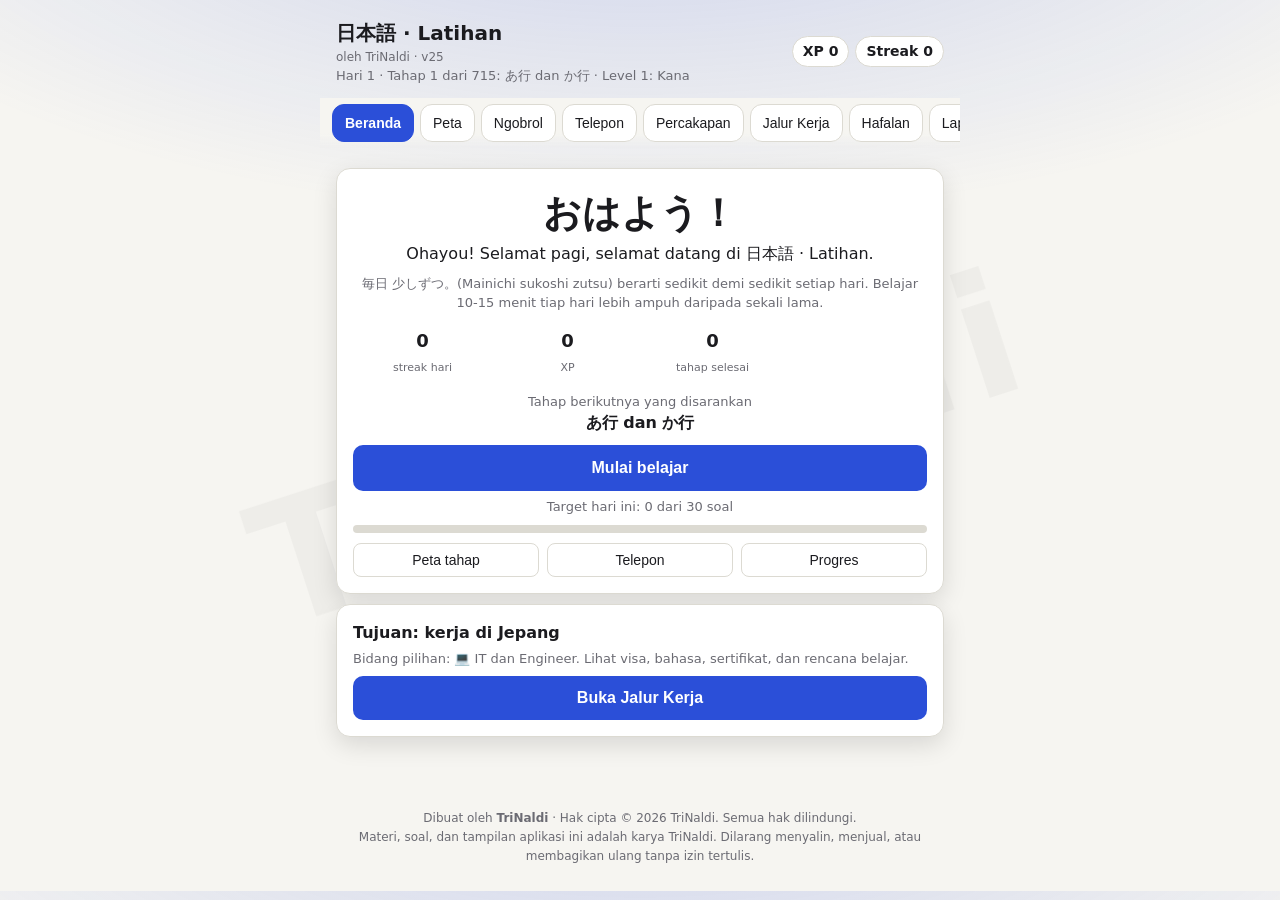
==== commit c25d4b0b: "Add files via upload" ====
--- a/index.html
+++ b/index.html
@@ -6,135 +6,10 @@
 <meta name="copyright" content="TriNaldi">
 <meta name="viewport" content="width=device-width, initial-scale=1, viewport-fit=cover">
 <title>Latihan Bahasa Jepang</title>
-<style>
-:root{--bg:#f6f5f1;--sf:#fff;--tx:#1b1b1f;--mu:#6b6b73;--bd:#dcdad2;--ok:#1a8f4d;--no:#d1383d;--ac:#2b4fd8;--okb:#e3f5ea;--nob:#fbe6e7;
-box-sizing:border-box;padding-top:env(safe-area-inset-top,0px);padding-bottom:env(safe-area-inset-bottom,0px)}
-@media (prefers-color-scheme:dark){:root:not([data-theme="light"]){--bg:#000;--sf:#0b0b0d;--tx:#f2f2f2;--mu:#9a9aa3;--bd:#26262b;--ok:#3ddc84;--no:#ff6b6b;--ac:#7c9cff;--okb:#0f2a1b;--nob:#2c1213;color-scheme:dark}}
-:root[data-theme="dark"]{--bg:#000;--sf:#0b0b0d;--tx:#f2f2f2;--mu:#9a9aa3;--bd:#26262b;--ok:#3ddc84;--no:#ff6b6b;--ac:#7c9cff;--okb:#0f2a1b;--nob:#2c1213;color-scheme:dark}
-html{scroll-padding-top:env(safe-area-inset-top,0px)}
-*{box-sizing:border-box}
-body{margin:0;background:var(--bg);color:var(--tx);font:16px/1.5 "Noto Sans JP","Segoe UI",system-ui,sans-serif}
-main{max-width:640px;margin:0 auto;padding:20px 16px 48px}
-h1{font-size:20px;margin:0 0 4px}h2{font-size:16px;margin:24px 0 10px}
-.card{background:var(--sf);border:1px solid var(--bd);border-radius:14px;padding:16px}
-.mu{color:var(--mu);font-size:13px}
-.stats{display:grid;grid-template-columns:repeat(3,1fr);gap:8px}.stats b{display:block;font-size:22px}
-.bar{height:8px;background:var(--bd);border-radius:6px;overflow:hidden;margin:8px 0 4px}.bar i{display:block;height:100%;background:var(--ac);transition:width .3s}
-.q{text-align:center}.kana{font-size:84px;line-height:1.2;font-weight:600;margin:6px 0}
-.opts{display:flex;flex-direction:column;gap:8px;max-width:320px;margin:14px auto}
-.opt{display:flex;align-items:center;gap:12px;padding:12px 14px;border:1px solid var(--bd);border-radius:10px;cursor:pointer;text-align:left;font-size:17px}
-.opt:hover{border-color:var(--ac)}.opt.sel{border-color:var(--ac);background:color-mix(in srgb,var(--ac) 12%,transparent)}
-.opt.ok{border-color:var(--ok);background:var(--okb)}.opt.no{border-color:var(--no);background:var(--nob)}
-.dot{width:20px;height:20px;border:2px solid var(--mu);border-radius:50%;flex:none}.sel .dot{border-color:var(--ac);background:radial-gradient(var(--ac) 45%,transparent 50%)}
-button.main{width:100%;padding:13px;border:0;border-radius:10px;background:var(--ac);color:#fff;font-size:16px;font-weight:600;cursor:pointer}
-button.main:disabled{background:var(--bd);color:var(--mu);cursor:not-allowed}
-button.ghost{background:none;border:1px solid var(--bd);color:var(--tx);border-radius:8px;padding:8px 12px;cursor:pointer;font-size:14px}
-:focus-visible{outline:2px solid var(--ac);outline-offset:2px}
-.fb{text-align:left;padding:12px 14px;border-radius:10px;margin:12px 0}.fb.ok{background:var(--okb)}.fb.no{background:var(--nob)}
-.grid{display:grid;grid-template-columns:repeat(5,1fr);gap:6px}
-.cell{border:1px solid var(--bd);border-radius:8px;padding:6px 0;text-align:center;font-size:22px}
-.cell small{display:block;font-size:11px;color:var(--mu)}
-.cell.m{border-color:var(--ok);background:var(--okb)}.cell.w{border-color:var(--no);background:var(--nob)}
-pre{white-space:pre-wrap;font:14px/1.5 inherit;margin:0;font-family:inherit}
-.row{display:flex;gap:8px;flex-wrap:wrap;margin-top:12px}
-[hidden]{display:none!important}
-body{background:radial-gradient(900px 380px at 50% -160px,color-mix(in srgb,var(--ac) 22%,transparent),transparent),var(--bg)}
-.top{max-width:640px;margin:0 auto;padding:18px 16px 4px;display:flex;justify-content:space-between;align-items:center;gap:8px}
-.top h1{margin:0}.chips{display:flex;gap:6px}.chip2{background:var(--sf);border:1px solid var(--bd);border-radius:20px;padding:4px 10px;font-size:14px;font-weight:600}
-.tabs{max-width:640px;margin:8px auto 0;padding:6px 12px;display:flex;gap:6px;position:sticky;top:env(safe-area-inset-top,0px);z-index:5;background:linear-gradient(var(--bg) 70%,transparent)}
-.tabs button{flex:1;padding:10px 2px;border:1px solid var(--bd);border-radius:12px;background:var(--sf);color:var(--tx);font-size:14px;cursor:pointer;transition:.15s}
-.tabs button.on{background:var(--ac);border-color:var(--ac);color:#fff;font-weight:600}
-.card{box-shadow:0 8px 24px rgba(0,0,0,.12);animation:rise .25s ease}
-.opt{transition:transform .12s,border-color .12s}.opt:hover{transform:translateY(-1px)}.opt:active{transform:scale(.98)}
-.opt.ok{animation:pop .35s}.opt.no{animation:shake .35s}
-@keyframes pop{50%{transform:scale(1.04)}}@keyframes shake{25%{transform:translateX(-6px)}75%{transform:translateX(6px)}}@keyframes rise{from{opacity:0;transform:translateY(6px)}}
-.pth{display:flex;flex-wrap:wrap;gap:5px;margin-top:8px}.pc{width:38px;height:34px;border-radius:9px;border:1px solid var(--bd);background:var(--sf);color:var(--tx);font-size:12px;cursor:pointer}
-.pc.d{background:var(--okb);border-color:var(--ok)}.pc.c{background:var(--ac);color:#fff;border-color:var(--ac)}
-.fc{min-height:220px;display:flex;flex-direction:column;align-items:center;justify-content:center;cursor:pointer;gap:8px;text-align:center}
-.toast{position:fixed;left:50%;bottom:calc(24px + env(safe-area-inset-bottom,0px));transform:translateX(-50%);background:var(--tx);color:var(--bg);padding:10px 16px;border-radius:12px;z-index:60;font-size:14px}
-details.card summary{cursor:pointer;font-weight:600}
-body::after{content:"TriNaldi";position:fixed;left:50%;top:50%;transform:translate(-50%,-50%) rotate(-18deg);font-size:min(26vw,170px);font-weight:800;letter-spacing:.05em;color:var(--tx);opacity:.035;pointer-events:none;z-index:0;white-space:nowrap}
-.top,main{position:relative;z-index:1}
-.foot{max-width:640px;margin:8px auto 0;padding:16px 16px calc(24px + env(safe-area-inset-bottom,0px));text-align:center;color:var(--mu);font-size:12px;line-height:1.6;position:relative;z-index:1}
-
-.kana{overflow-wrap:anywhere;word-break:break-word;max-width:100%}
-.tabs{overflow-x:auto;scrollbar-width:none}.tabs::-webkit-scrollbar{display:none}
-.tabs button{white-space:nowrap;padding:10px 12px}
-.opts{width:100%}.opt{word-break:break-word}
-.sub{display:flex;gap:6px;margin:12px 0}
-.sub button{flex:1;padding:12px 4px;border-radius:12px;border:2px solid var(--bd);background:var(--sf);color:var(--tx);font-size:15px;font-weight:700;cursor:pointer}
-.sub button.on{color:#fff}.sub .t.on{background:var(--tx);color:var(--bg);border-color:var(--tx)}
-.sub .h.on{background:#2b4fd8;border-color:#2b4fd8}.sub .k.on{background:#d1383d;border-color:#d1383d}.sub .j.on{background:#1a8f4d;border-color:#1a8f4d}
-.cell{cursor:pointer}
-.ban{border-left:6px solid var(--ac);margin-bottom:10px}.ban b{font-size:18px}
-.cr{display:flex;align-items:center;justify-content:space-between;gap:8px;padding:8px 0;border-top:1px solid var(--bd)}
-@media(max-width:400px){.grid{grid-template-columns:repeat(4,1fr)}.kana{font-size:min(84px,18vw)}}
-
-.bub{max-width:84%;padding:10px 13px;border-radius:16px;margin:8px 0;line-height:1.45;font-size:17px;cursor:pointer}
-.bp{background:var(--sf);border:1px solid var(--bd);border-top-left-radius:4px}
-.bu{background:var(--ac);color:#fff;margin-left:auto;border-top-right-radius:4px}
-.rm{font-size:12px;opacity:.75;margin-top:2px}
-.cs:active{transform:scale(.98)}
-select.sl{width:100%;padding:10px;border-radius:10px;border:1px solid var(--bd);background:var(--sf);color:var(--tx);font-size:15px;margin:8px 0}
-.seg{display:flex;gap:6px;margin:6px 0}.seg button{flex:1;padding:9px 4px;border-radius:10px;border:1px solid var(--bd);background:var(--sf);color:var(--tx);font-size:14px;cursor:pointer}.seg button.on{background:var(--ac);border-color:var(--ac);color:#fff}
-.tabs button[data-v=latih]{display:none}.tabs{overflow-x:auto;white-space:nowrap;scrollbar-width:none}.tabs button{transition:.15s}.opt{transition:transform .1s,background .15s}.opt:active{transform:scale(.97)}
-.big9{font-size:34px;font-weight:800;margin:4px 0}.big9 span{font-size:13px;font-weight:400;color:var(--mu);display:block}
-.g9{display:grid;grid-template-columns:repeat(4,1fr);gap:6px;margin:12px 0;text-align:center}.g9 b{display:block;font-size:18px}.g9 span{font-size:11px;color:var(--mu)}
-.wk9{display:flex;gap:6px;height:64px;margin:8px 0 12px}.wk9 div{flex:1;display:flex;flex-direction:column;justify-content:flex-end;align-items:center;font-size:10px;color:var(--mu)}.wk9 i{display:block;width:100%;background:var(--ac);border-radius:4px 4px 0 0;opacity:.85}
-#go9{width:100%;padding:14px;font-size:16px}#bkp{margin-bottom:8px}
-.cv-b{animation:pop9 .25s ease}@keyframes pop9{from{opacity:0;transform:translateY(8px)}to{opacity:1;transform:none}}.cv-av{width:92px;height:92px;font-size:50px;box-shadow:0 0 0 6px #ffffff14}
-.r9{padding:7px 0;border-bottom:1px solid var(--bd);font-size:15px}.r9:last-child{border:0}
-.jp9{font-size:38px;font-weight:800}.hm9{text-align:center}.hm9 .g9{margin:14px 0}.hm9 .row{justify-content:center}
-.cv-btn.mic,.cv-btn.end{font-size:14px;font-weight:600}#v-home .row button{flex:1}.cv-btn{font-size:13px}
-#sk9{position:fixed;inset:0;z-index:45;display:flex;flex-direction:column;height:100dvh;background:linear-gradient(#0e1838,#1c2c64 60%,#121c42);color:#fff;padding-top:env(safe-area-inset-top)}
-#sk9 .cv-top{padding:12px}#sk9 .cv-chips{display:flex;flex-wrap:wrap;justify-content:center;gap:6px;margin-bottom:6px}.sk-c{border:0;border-radius:16px;padding:8px 12px;background:#ffffff26;color:#fff;font-size:14px}
-.sk-n{font-size:12.5px;margin:0 0 8px 6px;color:#f5c542}#sk9 .tr{display:none;font-size:13px;opacity:.8;margin-top:3px}#sk9 .op .tr,#sk9.arti .tr{display:block}#sk9.norm .rm{display:none}#sk9 .cv-in{flex:1;min-width:0}#skm.on{background:#e03b3b}
-</style>
-<style>#callov .cv-btn{font-size:13px;line-height:1.1;padding:0}#callov .cv-btn.mic{font-size:15px;font-weight:600}#callov .cv-btn.mic.on{animation:none;box-shadow:0 0 0 7px #e03b3b55}#callov .cv-row{flex-wrap:wrap}</style>
-<style id="v18css">
-/* v18: rapikan layout agar tidak keluar batas */
-html,body{max-width:100%;overflow-x:hidden}
-main,.card,.top>div{min-width:0}
-.card,.r9,.opt,.bub{overflow-wrap:anywhere}
-.top{flex-wrap:wrap}.chips{flex-wrap:wrap}
-img,svg,canvas,select,input{max-width:100%}
-.seg{flex-wrap:wrap}.seg button{flex:1 1 auto;min-width:0;white-space:normal;line-height:1.25}
-.tabs button{flex:0 0 auto}
-.cv-row,#sk9 .cv-row{flex-wrap:wrap}
-#sk9 .cv-in{flex:1 1 100%;min-width:0}
-#sk9 .cv-sm{flex:1 1 auto;min-width:0}
-#sk9 .cv-chips{max-height:34vh;overflow-y:auto}
-#sk9{position:fixed;top:0;left:0;right:0;bottom:0;height:100%;max-height:100dvh;overflow:hidden}
-#sk9 .cv-top{padding-top:calc(14px + env(safe-area-inset-top,0px));flex:none}
-#sk9 .cv-log{flex:1 1 auto;min-height:0;overflow-y:auto}
-#sk9 .cv-dock{flex:none;padding-bottom:calc(12px + env(safe-area-inset-bottom,0px))}
-.sk-c{max-width:100%;white-space:normal;text-align:center}
-#v-sk9 .seg button{flex:1 1 42%}
-/* Jalur Kerja */
-.kg{display:grid;grid-template-columns:repeat(2,minmax(0,1fr));gap:8px;margin-top:10px}
-.kf{display:flex;align-items:center;gap:8px;padding:10px;border:1px solid var(--bd);border-radius:12px;background:var(--sf);color:var(--tx);font-size:14px;cursor:pointer;text-align:left;line-height:1.25;transition:.15s}
-.kf span{font-size:22px;flex:none}.kf.on{border-color:var(--ac);background:color-mix(in srgb,var(--ac) 14%,transparent);font-weight:700}
-.kf:active{transform:scale(.97)}
-.ktab{margin-top:10px}.ktab button{flex:1 1 30%}
-.lg{margin:8px 0}.lgh{display:flex;justify-content:space-between;gap:8px;flex-wrap:wrap;font-size:14px}
-.kpre{white-space:pre-line;font-size:18px;line-height:1.8}
-.kck{display:flex;gap:10px;align-items:flex-start;padding:10px 0;border-top:1px solid var(--bd);cursor:pointer;font-size:15px}
-.kck:first-child{border-top:0}.kck input{width:20px;height:20px;margin-top:2px;flex:none;accent-color:var(--ac)}
-.opts .opt .rm{font-size:12px;opacity:.7}
-.card a{color:var(--ac)}
-details.card summary{line-height:1.4}
-@media(max-width:380px){.kg{grid-template-columns:1fr}}
-
-.w18{display:flex;gap:6px;margin:12px 0 8px;align-items:flex-end}
-.c18{flex:1;min-width:0;display:flex;flex-direction:column;align-items:center;gap:3px;text-align:center}
-.c18 span{font-size:11px;color:var(--mu);min-height:14px}.c18 small{font-size:11px;color:var(--mu)}.c18.now small{color:var(--tx);font-weight:700}
-.s18{width:100%;height:84px;display:flex;flex-direction:column-reverse;gap:1px;justify-content:flex-start;border-bottom:1px solid var(--bd)}
-.s18 i{display:block;width:100%;border-radius:3px}
-.lg18{display:flex;flex-wrap:wrap;gap:6px 14px;font-size:13px}.lg18 i{display:inline-block;width:10px;height:10px;border-radius:3px;margin-right:5px}
-</style>
+<link rel="stylesheet" href="style.css">
 </head>
 <body>
-<header class="top"><div><h1>日本語 · Latihan</h1><div class="mu" style="font-size:12px">oleh TriNaldi · v24</div><div class="mu" id="sub"></div></div><div class="chips"><span class="chip2" id="xp">XP 0</span><span class="chip2" id="st">Streak 0</span></div></header>
+<header class="top"><div><h1>日本語 · Latihan</h1><div class="mu" style="font-size:12px">oleh TriNaldi · v25</div><div class="mu" id="sub"></div></div><div class="chips"><span class="chip2" id="xp">XP 0</span><span class="chip2" id="st">Streak 0</span></div></header>
 <nav class="tabs" id="tabs"><button data-v="latih" class="on">Latihan</button><button data-v="kartu">Hafalan</button><button data-v="peta">Peta</button><button data-v="lap">Laporan</button></nav>
 <main>
 <section id="v-latih">
@@ -160,2176 +35,11 @@
 <footer class="foot">Dibuat oleh <b>TriNaldi</b> &middot; Hak cipta &copy; 2026 TriNaldi. Semua hak dilindungi.<br>Materi, soal, dan tampilan aplikasi ini adalah karya TriNaldi. Dilarang menyalin, menjual, atau membagikan ulang tanpa izin tertulis.</footer>
 <button hidden id="rep"></button><div hidden id="rc"></div>
 
-<script>
-const R=[
-["a","あa いi うu えe おo"],["ka","かka きki くku けke こko"],["sa","さsa しshi すsu せse そso"],
-["ta","たta ちchi つtsu てte とto"],["na","なna にni ぬnu ねne のno"],["ha","はha ひhi ふfu へhe ほho"],
-["ma","まma みmi むmu めme もmo"],["ya","やya ゆyu よyo"],["ra","らra りri るru れre ろro"],["wa","わwa をwo んn"],
-["ga","がga ぎgi ぐgu げge ごgo"],["za","ざza じji ずzu ぜze ぞzo"],["da","だda ぢji づzu でde どdo"],["ba","ばba びbi ぶbu べbe ぼbo"],["pa","ぱpa ぴpi ぷpu ぺpe ぽpo"],
-["kya","きゃkya きゅkyu きょkyo"],["sha","しゃsha しゅshu しょsho"],["cha","ちゃcha ちゅchu ちょcho"],["nya","にゃnya にゅnyu にょnyo"],["hya","ひゃhya ひゅhyu ひょhyo"],["mya","みゃmya みゅmyu みょmyo"],["rya","りゃrya りゅryu りょryo"],["gya","ぎゃgya ぎゅgyu ぎょgyo"],["ja","じゃja じゅju じょjo"],["bya","びゃbya びゅbyu びょbyo"],["pya","ぴゃpya ぴゅpyu ぴょpyo"],
-["a","アa イi ウu エe オo"],["ka","カka キki クku ケke コko"],["sa","サsa シshi スsu セse ソso"],["ta","タta チchi ツtsu テte トto"],["na","ナna ニni ヌnu ネne ノno"],["ha","ハha ヒhi フfu ヘhe ホho"],["ma","マma ミmi ムmu メme モmo"],["ya","ヤya ユyu ヨyo"],["ra","ラra リri ルru レre ロro"],["wa","ワwa ヲwo ンn"],
-["ga","ガga ギgi グgu ゲge ゴgo"],["za","ザza ジji ズzu ゼze ゾzo"],["da","ダda ヂji ヅzu デde ドdo"],["ba","バba ビbi ブbu ベbe ボbo"],["pa","パpa ピpi プpu ペpe ポpo"],
-["kya","キャkya キュkyu キョkyo"],["sha","シャsha シュshu ショsho"],["cha","チャcha チュchu チョcho"],["nya","ニャnya ニュnyu ニョnyo"],["hya","ヒャhya ヒュhyu ヒョhyo"],["mya","ミャmya ミュmyu ミョmyo"],["rya","リャrya リュryu リョryo"],["gya","ギャgya ギュgyu ギョgyo"],["ja","ジャja ジュju ジョjo"],["bya","ビャbya ビュbyu ビョbyo"],["pya","ピャpya ピュpyu ピョpyo"]
-].map(([n,s])=>({n,c:s.split(" ").map(x=>({k:x.match(/^[\u3040-\u30ff]+/)[0],r:x.replace(/^[\u3040-\u30ff]+/,"")}))}));
-const TIPS={あ:"ada silang di atas dan lengkung di bawah",い:"dua garis tegak seperti dua huruf i",う:"ada titik di atas, bentuk seperti kepala menunduk",え:"seperti burung dengan ekor panjang",お:"mirip あ tapi ada titik di kanan atas",か:"ada tanda kecil di kanan atas, seperti kapak",き:"seperti kunci dengan dua garis silang",く:"seperti paruh burung, bentuk “<”",け:"garis tegak dengan palang di kanan, seperti huruf k",こ:"dua garis datar seperti kotak terbuka",さ:"mirip き tetapi bagian bawahnya terputus",し:"seperti kail pancing, dibaca shi",す:"ada simpul lingkar di tengah, seperti sushi",せ:"seperti seseorang bersandar ke tembok",そ:"satu goresan zigzag",ぢ:"jarang dipakai, bunyinya sama dengan じ",づ:"jarang dipakai, bunyinya sama dengan ず",シ:"goresan lebih mendatar, sapuan naik ke kanan (beda dari ツ)",ツ:"goresan lebih tegak ke bawah (beda dari シ)",ソ:"dua goresan tegak (beda dari ン yang mendatar)",ン:"dua goresan mendatar, seperti シ tanpa satu titik"};
-// stages
-const ST=[{l:"あ行 dan か行",ch:[...R[0].c,...R[1].c],t:3}];
-for(let i=2;i<R.length;i++){if(i===26)ST.push({l:"Acak semua hiragana (104 huruf)",ch:R.slice(0,26).flatMap(r=>r.c),t:2});if(i===36){ST.push({l:"Acak semua katakana dasar (46 huruf)",ch:R.slice(26,36).flatMap(r=>r.c),t:2});ST.push({l:"Acak hiragana + katakana dasar (150 huruf)",ch:R.slice(0,36).flatMap(r=>r.c),t:2});}ST.push({l:i>=41?"Yōon katakana "+R[i].n:i>=36?"Dakuten katakana "+R[i].n:i>=26?"Katakana "+R[i].n:i>=15?"Yōon "+R[i].n:(i>=10?"Dakuten ":"")+R[i].n+"行",ch:R[i].c,t:3});
- if(i!==26&&i!==36&&i!==41)ST.push({l:i>=41?"Acak キャ\u2013"+R[i].n:i>=36?"Acak ガ\u2013"+R[i].n:i>=26?"Acak ア\u2013"+R[i].n:i>=15?"Acak きゃ\u2013"+R[i].n:(i>=10?"Acak が\u2013":"Acak あ\u2013")+R[i].n+"行",ch:R.slice(i>=41?41:i>=36?36:i>=26?26:i>=15?15:i>=10?10:0,i+1).flatMap(r=>r.c),t:2});}
-ST.push({l:"Acak semua katakana (104 huruf)",ch:R.slice(26).flatMap(r=>r.c),t:2});ST.push({l:"Acak semua kana (208 huruf)",ch:R.flatMap(r=>r.c),t:2});
-const W=[['salam dan frasa','こんにちは|konnichiwa|selamat siang;おはよう|ohayou|selamat pagi;こんばんは|konbanwa|selamat malam;さようなら|sayounara|selamat tinggal;ありがとう|arigatou|terima kasih;すみません|sumimasen|permisi;ごめんなさい|gomennasai|maaf;おねがいします|onegaishimasu|tolong atau mohon;はい|hai|ya;いいえ|iie|tidak;いただきます|itadakimasu|selamat makan;おやすみなさい|oyasuminasai|selamat tidur'],
-['angka 1 sampai 10','いち|ichi|satu;に|ni|dua;さん|san|tiga;よん|yon|empat;ご|go|lima;ろく|roku|enam;なな|nana|tujuh;はち|hachi|delapan;きゅう|kyuu|sembilan;じゅう|juu|sepuluh'],
-['orang dan keluarga','わたし|watashi|saya;あなた|anata|kamu;ともだち|tomodachi|teman;せんせい|sensei|guru;がくせい|gakusei|pelajar;かぞく|kazoku|keluarga;おかあさん|okaasan|ibu;おとうさん|otousan|ayah;おにいさん|oniisan|kakak laki-laki;おねえさん|oneesan|kakak perempuan;いもうと|imouto|adik perempuan;おとうと|otouto|adik laki-laki'],
-['makanan dan minuman','みず|mizu|air;おちゃ|ocha|teh;コーヒー|koohii|kopi;ジュース|juusu|jus;ごはん|gohan|nasi;パン|pan|roti;たまご|tamago|telur;さかな|sakana|ikan;にく|niku|daging;やさい|yasai|sayur;くだもの|kudamono|buah;ラーメン|raamen|ramen'],
-['tempat dan benda','がっこう|gakkou|sekolah;うち|uchi|rumah;えき|eki|stasiun;みせ|mise|toko;びょういん|byouin|rumah sakit;くるま|kuruma|mobil;でんしゃ|densha|kereta listrik;ほん|hon|buku;ノート|nooto|buku catatan;ざっし|zasshi|majalah;きって|kitte|perangko;けいたい|keitai|ponsel'],
-['kata kerja (-masu)','たべます|tabemasu|makan;のみます|nomimasu|minum;いきます|ikimasu|pergi;きます|kimasu|datang;みます|mimasu|melihat;ききます|kikimasu|mendengar;よみます|yomimasu|membaca;かきます|kakimasu|menulis;はなします|hanashimasu|berbicara;かいます|kaimasu|membeli;ねます|nemasu|tidur;します|shimasu|melakukan'],
-['kata sifat','おおきい|ookii|besar;ちいさい|chiisai|kecil;あたらしい|atarashii|baru;ふるい|furui|lama;おいしい|oishii|enak;たかい|takai|mahal atau tinggi;やすい|yasui|murah;たのしい|tanoshii|menyenangkan;いい|ii|bagus;あつい|atsui|panas;さむい|samui|dingin;むずかしい|muzukashii|sulit'],
-['kalimat dasar','わたしはがくせいです|watashi wa gakusei desu|Saya pelajar;おなまえはなんですか|onamae wa nan desu ka|Siapa namamu?;おげんきですか|ogenki desu ka|Apa kabarmu?;げんきです|genki desu|Saya sehat;これはなんですか|kore wa nan desu ka|Ini apa?;これはほんです|kore wa hon desu|Ini buku;トイレはどこですか|toire wa doko desu ka|Toilet di mana?;いくらですか|ikura desu ka|Berapa harganya?;おみずをください|omizu o kudasai|Tolong beri saya air;わかりません|wakarimasen|Saya tidak mengerti;もういちどおねがいします|mou ichido onegaishimasu|Tolong ulangi sekali lagi;にほんごがすこしはなせます|nihongo ga sukoshi hanasemasu|Saya bisa bicara bahasa Jepang sedikit']];
-const WA=[];W.forEach(([n,s])=>{const ch=s.split(';').map(x=>{const[k,r,m]=x.split('|');return{k,r,m}});WA.push(...ch);ST.push({l:'Kosakata: '+n,ch,t:2,w:1})});
-ST.push({l:'Acak semua kosakata ('+WA.length+' kata)',ch:WA,t:2,w:1});
-const P=(n,s,x)=>{const ch=s.split(';').map(y=>{const[k,r,m,v]=y.split('|');return{k,r,m,v}});ST.push(Object.assign({l:n,ch,t:2,w:1},x));return ch};
-const W2=[];
-[['Kosakata lanjutan: hari dan waktu','げつようび|getsuyoubi|Senin;かようび|kayoubi|Selasa;すいようび|suiyoubi|Rabu;もくようび|mokuyoubi|Kamis;きんようび|kinyoubi|Jumat;どようび|doyoubi|Sabtu;にちようび|nichiyoubi|Minggu;きょう|kyou|hari ini;あした|ashita|besok;きのう|kinou|kemarin;いま|ima|sekarang;まいにち|mainichi|setiap hari'],
-['Kosakata lanjutan: arah dan tempat','みぎ|migi|kanan;ひだり|hidari|kiri;まっすぐ|massugu|lurus;ここ|koko|sini;そこ|soko|situ;あそこ|asoko|sana;うえ|ue|atas;した|shita|bawah;なか|naka|dalam;まえ|mae|depan;うしろ|ushiro|belakang;どこ|doko|di mana'],
-['Kosakata lanjutan: warna dan benda','あか|aka|merah;あお|ao|biru;しろ|shiro|putih;くろ|kuro|hitam;きいろ|kiiro|kuning;みどり|midori|hijau;かばん|kaban|tas;かさ|kasa|payung;とけい|tokei|jam;でんわ|denwa|telepon;めがね|megane|kacamata;くつ|kutsu|sepatu'],
-['Kosakata lanjutan: kata kerja','おきます|okimasu|bangun;あらいます|araimasu|mencuci;あいます|aimasu|bertemu;まちます|machimasu|menunggu;あそびます|asobimasu|bermain;はたらきます|hatarakimasu|bekerja;べんきょうします|benkyou shimasu|belajar;かえります|kaerimasu|pulang;かります|karimasu|meminjam;おしえます|oshiemasu|mengajar;ならいます|naraimasu|belajar dari guru;わかります|wakarimasu|mengerti'],
-['Partikel dasar','わたし＿がくせいです|は|Saya pelajar|わたしはがくせいです;これ＿ほんです|は|Ini buku|これはほんです;みず＿のみます|を|Saya minum air|みずをのみます;ごはん＿たべます|を|Saya makan nasi|ごはんをたべます;がっこう＿いきます|に|Saya pergi ke sekolah|がっこうにいきます;えき＿あいます|で|Bertemu di stasiun|えきであいます;わたし＿ともだちです|の|Teman saya|わたしのともだちです;わたし＿がくせいです|も|Saya juga pelajar|わたしもがくせいです;ともだち＿でかけます|と|Pergi bersama teman|ともだちとでかけます;ペン＿かきます|で|Menulis dengan pena|ペンでかきます;しちじ＿おきます|に|Bangun jam tujuh|しちじにおきます;にほんご＿わかります|が|Saya mengerti bahasa Jepang|にほんごがわかります',{opts:['は','が','を','に','で','も','の','と'],qt:'Pilih partikel yang tepat'}],
-['Kosakata lanjutan: dunia kerja','かいしゃ|kaisha|perusahaan;しごと|shigoto|pekerjaan;かいしゃいん|kaishain|karyawan;しゃちょう|shachou|direktur;かいぎ|kaigi|rapat;やすみ|yasumi|libur;ざんぎょう|zangyou|lembur;きゅうりょう|kyuuryou|gaji;めいし|meishi|kartu nama;しりょう|shiryou|dokumen;れんらく|renraku|menghubungi;めんせつ|mensetsu|wawancara kerja'],
-['Kosakata lanjutan: kanji dasar 1','一|ichi|satu;二|ni|dua;三|san|tiga;四|yon|empat;五|go|lima;六|roku|enam;七|nana|tujuh;八|hachi|delapan;九|kyuu|sembilan;十|juu|sepuluh;百|hyaku|seratus;千|sen|seribu'],
-['Kosakata lanjutan: kanji dasar 2','日本|nihon|Jepang;日本語|nihongo|bahasa Jepang;学生|gakusei|pelajar;先生|sensei|guru;学校|gakkou|sekolah;大学|daigaku|universitas;会社|kaisha|perusahaan;電車|densha|kereta listrik;水|mizu|air;山|yama|gunung;川|kawa|sungai;人|hito|orang'],
-['Kosakata lanjutan: kanji dasar 3','今日|kyou|hari ini;明日|ashita|besok;毎日|mainichi|setiap hari;月曜日|getsuyoubi|Senin;日曜日|nichiyoubi|Minggu;今|ima|sekarang;何|nani|apa;時間|jikan|waktu;何時|nanji|jam berapa;百円|hyakuen|seratus yen;今年|kotoshi|tahun ini;食べます|tabemasu|makan'],
-['Kalimat sehari-hari','まいにちにほんごをべんきょうします|mainichi nihongo o benkyou shimasu|Setiap hari saya belajar bahasa Jepang;あしたともだちにあいます|ashita tomodachi ni aimasu|Besok saya bertemu teman;きのうえいがをみました|kinou eiga o mimashita|Kemarin saya menonton film;いまなんじですか|ima nanji desu ka|Sekarang jam berapa?;でんしゃでかいしゃにいきます|densha de kaisha ni ikimasu|Saya pergi ke kantor naik kereta;わたしはインドネシアじんです|watashi wa indoneshia jin desu|Saya orang Indonesia;にほんでしごとをしたいです|nihon de shigoto o shitai desu|Saya ingin bekerja di Jepang;にほんごをべんきょうしています|nihongo o benkyou shite imasu|Saya sedang belajar bahasa Jepang;ゆっくりはなしてください|yukkuri hanashite kudasai|Tolong bicara pelan-pelan;じこしょうかいをします|jikoshoukai o shimasu|Saya memperkenalkan diri;はじめまして|hajimemashite|Salam kenal;よろしくおねがいします|yoroshiku onegaishimasu|Mohon bantuannya']].forEach(([n,s,x])=>{const c=P(n,s,x);if(!x)W2.push(...c)});
-ST.push({l:'Ujian kosakata lanjutan ('+W2.length+' kata)',ch:W2,t:2,w:1});
-const IN={'あ行 dan か行':'<b>Selamat datang!</b><p>Cara kerjanya: lihat huruf, pilih bacaannya, lalu baca tips di feedback. Pilihan jawaban sengaja dibuat mirip supaya kamu benar-benar paham, bukan menebak.</p><p>Lima vokal: <b>a</b> seperti apa, <b>i</b> seperti ikan, <b>u</b> dengan bibir tidak dibulatkan, <b>e</b> seperti enak, <b>o</b> seperti obat. Tombol memutar suara kalau perangkatmu punya suara bahasa Jepang.</p>','Dakuten ga行':'<b>Dakuten dan handakuten</b><p>Tanda ゛ membuat bunyi bersuara: k→g, s→z, t→d, h→b. Tanda ゜ hanya untuk baris は: h→p. Bentuk huruf sama, tinggal tambah tanda.</p><p>Pengecualian: じ dan ぢ sama-sama <b>ji</b>, ず dan づ sama-sama <b>zu</b>.</p>','Yōon kya':'<b>Yōon: huruf gabungan</b><p>Huruf berakhiran i (き, し, ち, に, ひ, み, り, ぎ, じ, び, ぴ) ditambah や, ゆ, よ kecil menjadi satu suku kata. き+ゃ = <b>kya</b>, bukan ki-ya. Contoh: しゅ = shu, ちょ = cho, じゃ = ja.</p>','Katakana a':'<b>Katakana</b><p>Bunyinya sama persis dengan hiragana, hanya bentuknya lebih bersudut. Dipakai untuk kata serapan dan nama asing: コーヒー (kopi), インドネシア (Indonesia).</p><p>Hati-hati: <b>シ</b> (shi) dan <b>ツ</b> (tsu), serta <b>ソ</b> (so) dan <b>ン</b> (n) sangat mirip. シ dan ン goresannya mendatar, ツ dan ソ lebih tegak.</p>','Dakuten katakana ga':'<b>Katakana bertanda</b><p>Aturannya sama dengan hiragana: ガ=ga, ザ=za, ダ=da, バ=ba, パ=pa.</p>','Yōon katakana kya':'<b>Yōon katakana</b><p>Sama dengan hiragana: キャ=kya, シュ=shu, チョ=cho, ジャ=ja. Huruf ャ ュ ョ yang kecil menempel pada huruf sebelumnya.</p>','Kosakata: salam dan frasa':'<b>Kosakata mulai di sini</b><p>Tiap kata muncul dalam beberapa bentuk: dibaca apa, artinya apa, cara mengucapkannya, dan mendengarkan (kalau perangkatmu mendukung).</p><p><b>Vokal panjang</b> ditahan dua ketukan, dan ini mengubah arti: おかあさん (okaasan) = ibu, おばさん (obasan) = bibi. <b>っ kecil</b> menggandakan konsonan berikutnya: きって (kitte) = perangko. Di romaji, aa/ii/uu/ee/oo/ou menandai vokal panjang.</p>','Partikel dasar':'<b>Partikel</b><p>Kata kecil penanda fungsi: <b>は</b> (dibaca wa) topik, <b>が</b> penanda subjek, <b>を</b> (dibaca o) objek, <b>に</b> tujuan atau waktu, <b>で</b> tempat kegiatan atau alat, <b>も</b> juga, <b>の</b> milik, <b>と</b> bersama.</p><p>Pola inti: A は B です = A adalah B. Tambah か di akhir untuk bertanya.</p>','Kosakata lanjutan: kanji dasar 1':'<b>Kanji</b><p>Satu kanji bisa punya beberapa bacaan, jadi kita belajar lewat kata utuh. Mulai dari angka: 一 二 三 (garis), lalu 日 (matahari atau hari), 山 (gunung), 人 (orang).</p>','Kalimat sehari-hari':'<b>Kalimat utuh</b><p>Urutan kata Jepang: pelaku, objek, kata kerja di akhir. わたしは (saya) みずを (air) のみます (minum). Akhiran kata kerja: -masu sopan, -mashita lampau, -masen tidak.</p>'};
-ST.forEach(s=>{if(IN[s.l])s.i=IN[s.l]});
-const D=(n,s,x)=>{const ch=s.split(';').map(y=>{const[k,xx,j,jr,m]=y.split('|');return{k,x:xx,j,r:j+' ('+jr+')',m}});ST.push(Object.assign({l:n,ch,t:2,w:1,dlg:1,qt:'Pilih balasan yang tepat'},x))};
-const V=[];
-[['Kosakata baru: transportasi','ひこうき|hikouki|pesawat;バス|basu|bus;タクシー|takushii|taksi;じてんしゃ|jitensha|sepeda;くうこう|kuukou|bandara;きっぷ|kippu|tiket;のりば|noriba|tempat naik;りょこう|ryokou|perjalanan;みち|michi|jalan;こうさてん|kousaten|persimpangan;しんごう|shingou|lampu lalu lintas;ちず|chizu|peta'],
-['Kosakata baru: belanja dan uang','いくら|ikura|berapa harganya;えん|en|yen;おかね|okane|uang;ふくろ|fukuro|kantong;レジ|reji|kasir;うります|urimasu|menjual;ぜんぶ|zenbu|semuanya;ひとつ|hitotsu|satu buah;ふたつ|futatsu|dua buah;みっつ|mittsu|tiga buah;げんきん|genkin|uang tunai;わりびき|waribiki|diskon']].forEach(([n,s])=>V.push(...P(n,s)));
-D('Percakapan 1: perkenalan diri','はじめまして。たなかです。|hajimemashite. tanaka desu.|はじめまして。アリです。よろしくおねがいします。|hajimemashite. Ari desu. yoroshiku onegaishimasu.|Tanaka memperkenalkan diri. Kamu membalas dengan nama dan mohon bantuannya;おなまえは なんですか。|onamae wa nan desu ka.|わたしは アリです。|watashi wa Ari desu.|Siapa namamu? Saya Ari;おくには どこですか。|okuni wa doko desu ka.|インドネシアです。|indoneshia desu.|Negaramu di mana? Indonesia;おしごとは なんですか。|oshigoto wa nan desu ka.|だいがくせいです。|daigakusei desu.|Pekerjaanmu apa? Mahasiswa;にほんごは むずかしいですか。|nihongo wa muzukashii desu ka.|すこし むずかしいです。|sukoshi muzukashii desu.|Apakah bahasa Jepang sulit? Sedikit sulit;しゅみは なんですか。|shumi wa nan desu ka.|おんがくです。|ongaku desu.|Apa hobimu? Musik;おげんきですか。|ogenki desu ka.|はい、げんきです。ありがとうございます。|hai, genki desu. arigatou gozaimasu.|Apa kabarmu? Sehat, terima kasih;では、また あした。|dewa, mata ashita.|はい、また あした。さようなら。|hai, mata ashita. sayounara.|Sampai besok. Ya, sampai besok');
-D('Percakapan 2: di restoran','いらっしゃいませ。なんめいさまですか。|irasshaimase. nanmei sama desu ka.|ひとりです。|hitori desu.|Selamat datang, berapa orang? Satu orang;メニューです。どうぞ。|menyuu desu. douzo.|ありがとうございます。|arigatou gozaimasu.|Ini menunya, silakan. Terima kasih;ごちゅうもんは なんですか。|gochuumon wa nan desu ka.|ラーメンを ください。|raamen o kudasai.|Mau pesan apa? Tolong ramen;おのみものは いかがですか。|onomimono wa ikaga desu ka.|おみずを おねがいします。|omizu o onegaishimasu.|Minumnya bagaimana? Air, tolong;ほかに ありますか。|hoka ni arimasu ka.|いいえ、だいじょうぶです。|iie, daijoubu desu.|Ada lagi? Tidak, cukup;おまたせしました。|omatase shimashita.|いただきます。|itadakimasu.|Maaf menunggu (makanan datang). Selamat makan;おかいけいは ごひゃくえんです。|okaikei wa gohyaku en desu.|はい、どうぞ。|hai, douzo.|Totalnya 500 yen. Ya, silakan;ありがとうございました。|arigatou gozaimashita.|ごちそうさまでした。|gochisousama deshita.|Terima kasih sudah datang. Terima kasih atas makanannya');
-D('Percakapan 3: belanja dan arah','いらっしゃいませ。なにを おさがしですか。|irasshaimase. nani o osagashi desu ka.|かばんを さがしています。|kaban o sagashite imasu.|Sedang mencari apa? Saya mencari tas;これは いかがですか。|kore wa ikaga desu ka.|いくらですか。|ikura desu ka.|Bagaimana yang ini? Berapa harganya?;せんごひゃくえんです。|sengohyaku en desu.|ちょっと たかいです。|chotto takai desu.|Harganya 1.500 yen. Agak mahal;こちらは どうですか。|kochira wa dou desu ka.|それを ください。|sore o kudasai.|Yang ini bagaimana? Saya ambil itu;ふくろは いりますか。|fukuro wa irimasu ka.|いいえ、いりません。|iie, irimasen.|Perlu kantong? Tidak perlu;どこへ いきますか。|doko e ikimasu ka.|えきへ いきたいです。|eki e ikitai desu.|Mau ke mana? Saya ingin ke stasiun;まっすぐ いって、みぎです。|massugu itte, migi desu.|わかりました。ありがとうございます。|wakarimashita. arigatou gozaimasu.|Lurus lalu kanan. Saya mengerti, terima kasih;ここから あるいて じゅっぷんです。|koko kara aruite juppun desu.|ちかいですね。|chikai desu ne.|Jalan kaki 10 menit dari sini. Dekat ya');
-P('Latihan berbicara: kalimat pendek','こんにちは、げんきですか|konnichiwa, genki desu ka|Halo, apa kabar?|こんにちは、元気ですか;わたしはアリです|watashi wa Ari desu|Saya Ari|私はアリです;インドネシアからきました|indoneshia kara kimashita|Saya datang dari Indonesia|インドネシアから来ました;にほんごをべんきょうしています|nihongo o benkyou shite imasu|Saya belajar bahasa Jepang|日本語を勉強しています;よろしくおねがいします|yoroshiku onegaishimasu|Mohon bantuannya|よろしくお願いします;もういちどおねがいします|mou ichido onegaishimasu|Tolong ulangi sekali lagi|もう一度お願いします;ゆっくりはなしてください|yukkuri hanashite kudasai|Tolong bicara pelan-pelan|ゆっくり話してください;ありがとうございます|arigatou gozaimasu|Terima kasih|ありがとうございます',{sp:1});
-[['Kosakata baru: tubuh dan kesehatan','あたま|atama|kepala;め|me|mata;みみ|mimi|telinga;くち|kuchi|mulut;て|te|tangan;あし|ashi|kaki;おなか|onaka|perut;かぜ|kaze|flu;ねつ|netsu|demam;くすり|kusuri|obat;びょうき|byouki|sakit (penyakit);いたい|itai|sakit (nyeri)'],
-['Kosakata baru: cuaca dan musim','てんき|tenki|cuaca;あめ|ame|hujan;ゆき|yuki|salju;はれ|hare|cerah;くもり|kumori|berawan;はる|haru|musim semi;なつ|natsu|musim panas;あき|aki|musim gugur;ふゆ|fuyu|musim dingin;すずしい|suzushii|sejuk;あたたかい|atatakai|hangat;たいふう|taifuu|topan']].forEach(([n,s])=>V.push(...P(n,s)));
-P('Bentuk kata kerja','きのうえいがをみ＿|ました|Kemarin saya menonton film|きのうえいがをみました;まいにちにほんごをべんきょうし＿|ます|Setiap hari saya belajar bahasa Jepang|まいにちにほんごをべんきょうします;コーヒーはのみ＿|ません|Saya tidak minum kopi|コーヒーはのみません;きのうはがっこうへいき＿|ませんでした|Kemarin saya tidak pergi ke sekolah|きのうはがっこうへいきませんでした;いっしょにたべ＿|ましょう|Mari makan bersama|いっしょにたべましょう;あしたともだちにあい＿|ます|Besok saya bertemu teman|あしたともだちにあいます;せんしゅうとうきょうへいき＿|ました|Minggu lalu saya pergi ke Tokyo|せんしゅうとうきょうへいきました;おさけはのみ＿|ません|Saya tidak minum alkohol|おさけはのみません;いっしょにべんきょうし＿|ましょう|Mari belajar bersama|いっしょにべんきょうしましょう',{opts:['ます','ません','ました','ませんでした','ましょう'],qt:'Pilih akhiran kata kerja yang tepat'});
-D('Percakapan 4: wawancara kerja','おなまえを おねがいします。|onamae o onegaishimasu.|アリです。よろしくおねがいします。|Ari desu. yoroshiku onegaishimasu.|Sebutkan namamu. Saya Ari, mohon bantuannya;どうして にほんで はたらきたいですか。|doushite nihon de hatarakitai desu ka.|にほんの ぎじゅつを まなびたいです。|nihon no gijutsu o manabitai desu.|Mengapa ingin bekerja di Jepang? Ingin belajar teknologi Jepang;だいがくでは なにを べんきょうしましたか。|daigaku de wa nani o benkyou shimashita ka.|コンピューターを べんきょうしました。|konpyuutaa o benkyou shimashita.|Di kampus belajar apa? Saya belajar komputer;にほんごは どのくらい はなせますか。|nihongo wa donokurai hanasemasu ka.|すこし はなせます。まいにち べんきょうしています。|sukoshi hanasemasu. mainichi benkyou shite imasu.|Seberapa bisa bahasa Jepang? Sedikit, belajar tiap hari;いつから はたらけますか。|itsu kara hatarakemasu ka.|らいげつから はたらけます。|raigetsu kara hatarakemasu.|Kapan bisa mulai bekerja? Mulai bulan depan;ざんぎょうは だいじょうぶですか。|zangyou wa daijoubu desu ka.|はい、だいじょうぶです。|hai, daijoubu desu.|Lembur tidak masalah? Ya, tidak masalah;なにか しつもんは ありますか。|nanika shitsumon wa arimasu ka.|しごとの ないようを もっと おしえてください。|shigoto no naiyou o motto oshiete kudasai.|Ada pertanyaan? Tolong jelaskan isi pekerjaannya lebih lanjut;では、けっかは らいしゅう れんらくします。|dewa, kekka wa raishuu renraku shimasu.|ありがとうございました。よろしくおねがいします。|arigatou gozaimashita. yoroshiku onegaishimasu.|Hasilnya kami kabari minggu depan. Terima kasih, mohon bantuannya');
-P('Latihan berbicara: wawancara','はじめまして、アリです|hajimemashite, Ari desu|Salam kenal, saya Ari|はじめまして、アリです;にほんではたらきたいです|nihon de hatarakitai desu|Saya ingin bekerja di Jepang|日本で働きたいです;まいにちにほんごをべんきょうしています|mainichi nihongo o benkyou shite imasu|Setiap hari saya belajar bahasa Jepang|毎日日本語を勉強しています;だいがくでコンピューターをべんきょうしました|daigaku de konpyuutaa o benkyou shimashita|Di kampus saya belajar komputer|大学でコンピューターを勉強しました;らいげつからはたらけます|raigetsu kara hatarakemasu|Saya bisa bekerja mulai bulan depan|来月から働けます;ざんぎょうもだいじょうぶです|zangyou mo daijoubu desu|Lembur pun tidak masalah|残業も大丈夫です;しつもんがあります|shitsumon ga arimasu|Saya punya pertanyaan|質問があります;ありがとうございました|arigatou gozaimashita|Terima kasih banyak|ありがとうございました',{sp:1});
-ST.push({l:'Ujian kosakata baru ('+V.length+' kata)',ch:V,t:2,w:1});
-Object.assign(IN,{'Percakapan 1: perkenalan diri':'<b>Percakapan</b><p>Kamu membalas lawan bicara. Baca kalimatnya (ada romaji di bawahnya), lalu pilih balasan yang paling pas. Pilihan lain adalah balasan untuk pertanyaan lain, jadi harus teliti.</p><p>Setelah menjawab, suara memutar percakapan lengkap. Ulangi keras-keras mengikuti suaranya. Matikan lewat kotak Suara otomatis di bawah kalau terganggu.</p>','Latihan berbicara: kalimat pendek':'<b>Latihan berbicara</b><p>Tekan tombol dengar untuk contoh, lalu tombol ucapkan dan baca kalimatnya dengan suara jelas. Halaman ini memakai pengenalan suara browser (Chrome atau Edge, izinkan mikrofon), lalu menilai kecocokan. Nilai 60% ke atas dihitung benar.</p><p>Penilaian ini hanya perkiraan. Aksen dan intonasi tetap perlu dilatih bersama penutur asli atau guru.</p>','Bentuk kata kerja':'<b>Bentuk -masu</b><p>Kata kerja sopan: <b>-masu</b> (melakukan), <b>-masen</b> (tidak), <b>-mashita</b> (lampau), <b>-masen deshita</b> (tidak, lampau), <b>-mashou</b> (mari). Contoh dari mi-: mimasu, mimasen, mimashita, mimashou.</p>','Percakapan 4: wawancara kerja':'<b>Wawancara kerja</b><p>Wawancara memakai bahasa sopan (desu dan masu). Jawaban yang baik pendek, jelas, dan ditutup dengan sikap sopan seperti よろしくおねがいします.</p>'});
-const V3=[];
-const RD=(n,s,x)=>{const ch=s.split(';').map(y=>{const[k,xx,r]=y.split('|');return{k,x:xx,r}});ST.push(Object.assign({l:n,ch,t:2,w:1,dlg:1,al:'artinya',qt:'Apa isi tulisan ini?'},x))};
-D('Percakapan 5: di stasiun','どちらまで いきますか。|dochira made ikimasu ka.|しんじゅくまで おねがいします。|shinjuku made onegaishimasu.|Sampai mana? Tolong ke Shinjuku;きっぷは かいましたか。|kippu wa kaimashita ka.|いいえ、まだです。|iie, mada desu.|Sudah beli tiket? Belum;すみません、トイレは どこですか。|sumimasen, toire wa doko desu ka.|あちらです。|achira desu.|Permisi, toilet di mana? Di sana;つぎの でんしゃは なんじですか。|tsugi no densha wa nanji desu ka.|ごじ ごふんです。|goji gofun desu.|Kereta berikutnya jam berapa? Jam 5.05;ここに すわっても いいですか。|koko ni suwattemo ii desu ka.|はい、どうぞ。|hai, douzo.|Boleh duduk di sini? Silakan;みちに まよいました。|michi ni mayoimashita.|いっしょに いきましょう。|issho ni ikimashou.|Saya tersesat. Mari pergi bersama;ありがとうございます。たすかりました。|arigatou gozaimasu. tasukarimashita.|どういたしまして。|douitashimashite.|Terima kasih, sangat membantu. Sama-sama;ICカードを おとしました。|ai kaado o otoshimashita.|えきいんに いいましょう。|ekiin ni iimashou.|Kartu IC saya jatuh. Mari lapor ke petugas');
-[['Kosakata N5: rumah','へや|heya|kamar;だいどころ|daidokoro|dapur;トイレ|toire|toilet;おふろ|ofuro|bak mandi;まど|mado|jendela;ドア|doa|pintu;つくえ|tsukue|meja;いす|isu|kursi;ベッド|beddo|kasur;でんき|denki|lampu atau listrik;れいぞうこ|reizouko|kulkas;せんたくき|sentakuki|mesin cuci'],
-['Kosakata N5: profesi','いしゃ|isha|dokter;かんごし|kangoshi|perawat;エンジニア|enjinia|insinyur;てんいん|tenin|pegawai toko;ぎんこういん|ginkouin|pegawai bank;こうむいん|koumuin|pegawai negeri;うんてんしゅ|untenshu|sopir;りょうりにん|ryourinin|koki;べんごし|bengoshi|pengacara;かしゅ|kashu|penyanyi;けいさつかん|keisatsukan|polisi;だいがくせい|daigakusei|mahasiswa'],
-['Kosakata N5: perasaan','うれしい|ureshii|senang;かなしい|kanashii|sedih;いそがしい|isogashii|sibuk;ひま|hima|luang;つかれました|tsukaremashita|lelah;ねむい|nemui|mengantuk;おなかがすきました|onaka ga sukimashita|lapar;のどがかわきました|nodo ga kawakimashita|haus;こわい|kowai|takut atau seram;はずかしい|hazukashii|malu;すき|suki|suka;きらい|kirai|tidak suka'],
-['Kosakata N5: kata tanya dan penunjuk','だれ|dare|siapa;なに|nani|apa;いつ|itsu|kapan;どうして|doushite|mengapa;どれ|dore|yang mana;どの|dono|yang mana (+ benda);これ|kore|ini;それ|sore|itu;あれ|are|itu (jauh);この|kono|ini (+ benda);どう|dou|bagaimana;いくつ|ikutsu|berapa buah']].forEach(([n,s])=>V3.push(...P(n,s)));
-D('Percakapan 6: di kantor','おはようございます。|ohayou gozaimasu.|おはようございます。よろしくおねがいします。|ohayou gozaimasu. yoroshiku onegaishimasu.|Selamat pagi. Selamat pagi, mohon bantuannya;この しりょうを コピーして ください。|kono shiryou o kopii shite kudasai.|はい、わかりました。|hai, wakarimashita.|Tolong fotokopi dokumen ini. Baik;かいぎは なんじからですか。|kaigi wa nanji kara desu ka.|ごご ふたじからです。|gogo futaji kara desu.|Rapat mulai jam berapa? Jam 2 siang;しゃちょうは いま いません。|shachou wa ima imasen.|では、あとで また きます。|dewa, ato de mata kimasu.|Direktur tidak ada. Saya datang lagi nanti;しごとは おわりましたか。|shigoto wa owarimashita ka.|はい、おわりました。|hai, owarimashita.|Pekerjaan sudah selesai? Ya, sudah;ちょっと てつだって くれませんか。|chotto tetsudatte kuremasen ka.|はい、いいですよ。|hai, ii desu yo.|Bisa bantu sedikit? Boleh;じかんに おくれないで ください。|jikan ni okurenaide kudasai.|すみません。きをつけます。|sumimasen. ki o tsukemasu.|Jangan terlambat. Maaf, saya akan berhati-hati;おつかれさまでした。|otsukaresama deshita.|おつかれさまでした。おさきに しつれいします。|otsukaresama deshita. osaki ni shitsurei shimasu.|Terima kasih atas kerja kerasnya. Saya pamit duluan');
-P('Partikel lanjutan','がっこう＿いきます|へ|Pergi ke sekolah|がっこうへいきます;くじ＿はたらきます|から|Bekerja mulai jam sembilan|くじからはたらきます;ごじ＿はたらきます|まで|Bekerja sampai jam lima|ごじまではたらきます;りんご＿みかんを かいます|や|Membeli apel dan jeruk|りんごやみかんをかいます;いい てんきです＿|ね|Cuacanya bagus ya|いいてんきですね;あしたは やすみです＿|よ|Besok libur, lho|あしたはやすみですよ;これは なんです＿|か|Ini apa?|これはなんですか;でんしゃ＿いきます|で|Pergi naik kereta|でんしゃでいきます;にほん＿きました|へ|Datang ke Jepang|にほんへきました',{opts:['へ','から','まで','や','ね','よ','か','で'],qt:'Pilih partikel yang tepat'});
-P('Bentuk-て','み＿ください|て|Tolong lihat|みてください;よ＿ください|んで|Tolong baca|よんでください;か＿ください|いて|Tolong tulis|かいてください;ま＿ください|って|Tolong tunggu|まってください;い＿ください|って|Tolong pergi|いってください;の＿ください|んで|Tolong minum|のんでください;はなし＿ください|て|Tolong bicara|はなしてください;あそ＿ください|んで|Tolong bermain|あそんでください;き＿ください|いて|Tolong dengarkan|きいてください',{opts:['て','で','いて','んで','って'],qt:'Pilih akhiran bentuk-て'});
-P('Kata sifat dan waktu lampau','このラーメンはおいし＿|いです|Ramen ini enak|このラーメンはおいしいです;このカレーはおいし＿|くないです|Kari ini tidak enak|このカレーはおいしくないです;きのうはあつ＿|かったです|Kemarin panas|きのうはあつかったです;きのうはさむ＿|くなかったです|Kemarin tidak dingin|きのうはさむくなかったです;これはたか＿|いです|Ini mahal|これはたかいです;にほんごはむずかし＿|くないです|Bahasa Jepang tidak sulit|にほんごはむずかしくないです;せんしゅうはたのし＿|かったです|Minggu lalu menyenangkan|せんしゅうはたのしかったです;このくつはやす＿|くなかったです|Sepatu ini tidak murah|このくつはやすくなかったです',{opts:['いです','くないです','かったです','くなかったです'],qt:'Pilih akhiran yang tepat'});
-P('Latihan berbicara: di kantor','おはようございます|ohayou gozaimasu|Selamat pagi|おはようございます;わかりました|wakarimashita|Saya mengerti|分かりました;おくれてすみません|okurete sumimasen|Maaf saya terlambat|遅れてすみません;かいぎはなんじからですか|kaigi wa nanji kara desu ka|Rapat mulai jam berapa?|会議は何時からですか;ちょっとてつだってください|chotto tetsudatte kudasai|Tolong bantu sedikit|ちょっと手伝ってください;おつかれさまでした|otsukaresama deshita|Terima kasih atas kerja kerasnya|お疲れ様でした;しりょうをおくります|shiryou o okurimasu|Saya kirim dokumennya|資料を送ります;もういちどせつめいしてください|mou ichido setsumei shite kudasai|Tolong jelaskan sekali lagi|もう一度説明してください',{sp:1});
-[['Kosakata N5: kanji 4','火|hi|api;木|ki|pohon;金|kane|uang;土|tsuchi|tanah;月|tsuki|bulan;天気|tenki|cuaca;雨|ame|hujan;男|otoko|laki-laki;女|onna|perempuan;子|ko|anak;父|chichi|ayah saya;母|haha|ibu saya'],
-['Kosakata N5: kanji 5','駅|eki|stasiun;店|mise|toko;国|kuni|negara;外国|gaikoku|luar negeri;車|kuruma|mobil;見ます|mimasu|melihat;行きます|ikimasu|pergi;来ます|kimasu|datang;飲みます|nomimasu|minum;読みます|yomimasu|membaca;書きます|kakimasu|menulis;話します|hanashimasu|berbicara'],
-['Kosakata N5: kanji 6','大きい|ookii|besar;小さい|chiisai|kecil;高い|takai|mahal atau tinggi;安い|yasui|murah;新しい|atarashii|baru;古い|furui|lama;上|ue|atas;下|shita|bawah;右|migi|kanan;左|hidari|kiri;中|naka|dalam;前|mae|depan']].forEach(([n,s])=>V3.push(...P(n,s)));
-RD('Bacaan 1: kehidupan sehari-hari','わたしは アリです。インドネシアから きました。|watashi wa Ari desu. indoneshia kara kimashita.|Ari berasal dari Indonesia;たなかさんは かいしゃいんです。まいにち でんしゃで かいしゃへ いきます。|tanaka san wa kaishain desu. mainichi densha de kaisha e ikimasu.|Tanaka pegawai yang naik kereta ke kantor;きのう ともだちと えいがを みました。とても おもしろかったです。|kinou tomodachi to eiga o mimashita. totemo omoshirokatta desu.|Kemarin menonton film dengan teman, filmnya seru;あしたは やすみです。うちで にほんごを べんきょうします。|ashita wa yasumi desu. uchi de nihongo o benkyou shimasu.|Besok libur dan belajar bahasa Jepang di rumah;この ラーメンは やすくて おいしいです。まいしゅう たべます。|kono raamen wa yasukute oishii desu. maishuu tabemasu.|Ramen murah dan enak, dimakan tiap minggu;けさ ろくじに おきました。あさごはんを たべて、がっこうへ いきました。|kesa rokuji ni okimashita. asagohan o tabete, gakkou e ikimashita.|Bangun jam enam, sarapan, lalu ke sekolah;きょうは あめです。かさを もって でかけます。|kyou wa ame desu. kasa o motte dekakemasu.|Hari ini hujan, pergi membawa payung;にほんで はたらきたいです。まいにち にほんごを べんきょうしています。|nihon de hatarakitai desu. mainichi nihongo o benkyou shite imasu.|Ingin bekerja di Jepang dan belajar tiap hari');
-RD('Bacaan 2: pengumuman dan pesan','あしたの かいぎは ごご さんじからです。しりょうを よういして ください。|ashita no kaigi wa gogo sanji kara desu. shiryou o youi shite kudasai.|Rapat besok jam 3 sore, siapkan dokumen;すみません。きょうは ねつが あります。やすみます。|sumimasen. kyou wa netsu ga arimasu. yasumimasu.|Izin libur karena demam;えきの まえの コンビニで あいましょう。|eki no mae no konbini de aimashou.|Mengajak bertemu di minimarket depan stasiun;きゅうりょうびは まいつき にじゅうごにちです。|kyuuryoubi wa maitsuki nijuugonichi desu.|Gajian tanggal 25 setiap bulan;ここで しゃしんを とらないで ください。|koko de shashin o toranaide kudasai.|Dilarang memotret di sini;トイレは にかいに あります。|toire wa nikai ni arimasu.|Toilet ada di lantai dua;らいしゅうの すいようびに めんせつが あります。|raishuu no suiyoubi ni mensetsu ga arimasu.|Wawancara minggu depan hari Rabu;おくれる ときは れんらくして ください。|okureru toki wa renraku shite kudasai.|Kalau terlambat, hubungi dulu');
-D('Percakapan 7: di dokter','どう しましたか。|dou shimashita ka.|あたまが いたいです。|atama ga itai desu.|Ada apa? Kepala saya sakit;ねつが ありますか。|netsu ga arimasu ka.|はい、すこし あります。|hai, sukoshi arimasu.|Ada demam? Ya, sedikit;いつから いたいですか。|itsu kara itai desu ka.|きのうからです。|kinou kara desu.|Sejak kapan sakit? Sejak kemarin;くすりを だしますね。|kusuri o dashimasu ne.|ありがとうございます。|arigatou gozaimasu.|Saya beri obat ya. Terima kasih;いちにちに さんかい のんで ください。|ichinichi ni sankai nonde kudasai.|はい、わかりました。|hai, wakarimashita.|Minum tiga kali sehari. Baik;おだいじに。|odaiji ni.|ありがとうございます。ゆっくり やすみます。|arigatou gozaimasu. yukkuri yasumimasu.|Semoga lekas sembuh. Saya akan istirahat;アレルギーは ありますか。|arerugii wa arimasu ka.|いいえ、ありません。|iie, arimasen.|Ada alergi? Tidak ada;おふろは はいっても いいですか。|ofuro wa haittemo ii desu ka.|はい、だいじょうぶです。|hai, daijoubu desu.|Boleh mandi? Ya, tidak masalah');
-D('Percakapan 8: di minimarket','おべんとうは あたためますか。|obentou wa atatamemasu ka.|はい、おねがいします。|hai, onegaishimasu.|Bentonya dihangatkan? Ya, tolong;おはしは いりますか。|ohashi wa irimasu ka.|ひとつ ください。|hitotsu kudasai.|Perlu sumpit? Satu, tolong;ポイントカードは ありますか。|pointo kaado wa arimasu ka.|いいえ、ありません。|iie, arimasen.|Punya kartu poin? Tidak punya;しはらいは どうしますか。|shiharai wa dou shimasu ka.|げんきんで おねがいします。|genkin de onegaishimasu.|Bayarnya bagaimana? Tunai;ぜんぶで ろっぴゃくえんです。|zenbu de roppyaku en desu.|いちまんえんで おねがいします。|ichiman en de onegaishimasu.|Totalnya 600 yen. Dengan 10.000 yen;おつりです。|otsuri desu.|ありがとうございます。|arigatou gozaimasu.|Ini kembaliannya. Terima kasih;レシートは いりますか。|reshiito wa irimasu ka.|いいえ、だいじょうぶです。|iie, daijoubu desu.|Perlu struk? Tidak perlu;どうも ありがとうございました。|doumo arigatou gozaimashita.|こちらこそ、ありがとうございました。|kochira koso, arigatou gozaimashita.|Terima kasih banyak. Saya yang berterima kasih');
-P('Latihan berbicara: sehari-hari','トイレはどこですか|toire wa doko desu ka|Toilet di mana?|トイレはどこですか;これをください|kore o kudasai|Tolong beri saya ini|これをください;いくらですか|ikura desu ka|Berapa harganya?|いくらですか;えきはどこですか|eki wa doko desu ka|Stasiun di mana?|駅はどこですか;わかりません|wakarimasen|Saya tidak mengerti|分かりません;えいごがはなせますか|eigo ga hanasemasu ka|Bisakah berbahasa Inggris?|英語が話せますか;すみません、もういちどおねがいします|sumimasen, mou ichido onegaishimasu|Maaf, tolong ulangi|すみません、もう一度お願いします;たすけてください|tasukete kudasai|Tolong saya|助けてください',{sp:1});
-const ALLW=[...WA,...W2,...V,...V3];
-ST.push({l:'Ujian kosakata N5 awal ('+ALLW.length+' kata)',ch:ALLW,t:2,w:1});
-Object.assign(IN,{'Bentuk-て':'<b>Bentuk-て</b><p>Dipakai untuk meminta (~てください), menyambung kalimat, dan sedang melakukan (~ています). Pola: kata kerja berakhiran <b>う, つ, る</b> jadi <b>って</b>; <b>む, ぶ, ぬ</b> jadi <b>んで</b>; <b>く</b> jadi <b>いて</b>; <b>す</b> jadi <b>して</b>. Contoh: かう→かって, よむ→よんで, かく→かいて, はなす→はなして.</p>','Kata sifat dan waktu lampau':'<b>Kata sifat -い</b><p>Sekarang: おいしいです. Tidak: おいしく<b>ない</b>です. Lampau: おいし<b>かった</b>です. Tidak lampau: おいし<b>くなかった</b>です. Buang い, lalu tambahkan akhiran.</p>','Bacaan 1: kehidupan sehari-hari':'<b>Membaca</b><p>Baca teks pendek (ada romaji di bawahnya), lalu pilih artinya. Latih dirimu membaca tanpa melihat romaji dulu, baru cek.</p>','Latihan berbicara: di kantor':'<b>Berbicara di tempat kerja</b><p>Ucapkan dengan sopan dan jelas. Frasa seperti おつかれさまでした dan よろしくおねがいします dipakai setiap hari di kantor Jepang.</p>'});
-const L3S=ST.length,L3W=[];
-const HAS_KANJI=/[\u4e00-\u9fff]/;
-const kn=(a,b)=>R.slice(a,b).flatMap(r=>r.c).filter(c=>!'ぢづヂヅ'.includes(c.k));
-const TY=(n,ch,hint,kata,x)=>ST.push(Object.assign({l:n,ch,t:1,w:ch.some(c=>c.m)?1:0,ty:1,hint,kata},x));
-const ad=(n,s)=>{const c=P(n,s);L3W.push(...c);return c};
-const uniq=a=>[...new Map(a.map(x=>[x.k,x])).values()];
-const HIRA=/^[\u3041-\u309f\u30fc]+$/,KATA=/^[\u30a1-\u30fc]+$/;
-TY('Menulis 1: ketik hiragana あ sampai そ',kn(0,3),'r');
-TY('Menulis 2: ketik hiragana た sampai ん',kn(3,10),'r');
-TY('Menulis 3: ketik hiragana bertanda',kn(10,15),'r');
-TY('Menulis 4: ketik hiragana gabungan',kn(15,26),'r');
-TY('Menulis 5: ketik katakana dasar',kn(26,36),'r',1);
-TY('Menulis 6: ketik katakana bertanda dan gabungan',kn(36,52),'r',1);
-ad('Kosakata N5 lanjutan: waktu dan angka','じゅういち|juuichi|sebelas;にじゅう|nijuu|dua puluh;さんじゅう|sanjuu|tiga puluh;ごじゅう|gojuu|lima puluh;ひゃく|hyaku|seratus;せん|sen|seribu;いちまん|ichiman|sepuluh ribu;ごふん|gofun|lima menit;はん|han|setengah;ごぜん|gozen|pagi (AM);ごご|gogo|sore (PM);なんじ|nanji|jam berapa');
-ad('Kosakata N5 lanjutan: kata kerja','つかいます|tsukaimasu|menggunakan;あけます|akemasu|membuka;しめます|shimemasu|menutup;つけます|tsukemasu|menyalakan;けします|keshimasu|mematikan;もちます|mochimasu|membawa atau memegang;とります|torimasu|mengambil;わすれます|wasuremasu|lupa;はいります|hairimasu|masuk;でます|demasu|keluar;のります|norimasu|naik (kendaraan);おります|orimasu|turun');
-TY('Menulis 7: ketik kata hiragana (ada romaji)',uniq([...ALLW,...L3W]).filter(x=>HIRA.test(x.k)&&x.k.length>=2).filter((x,i)=>i%4===0).slice(0,24),'r');
-ad('Kosakata N5 lanjutan: benda sehari-hari','しんぶん|shinbun|koran;てがみ|tegami|surat;しゃしん|shashin|foto;えいが|eiga|film;おんがく|ongaku|musik;りょうり|ryouri|masakan;やくそく|yakusoku|janji;しゅくだい|shukudai|pekerjaan rumah;しけん|shiken|ujian;しつもん|shitsumon|pertanyaan;ことば|kotoba|kata;なまえ|namae|nama');
-ad('Kosakata N5 lanjutan: kata serapan','テレビ|terebi|televisi;パソコン|pasokon|komputer;スマホ|sumaho|ponsel pintar;メール|meeru|surel;アルバイト|arubaito|kerja paruh waktu;レストラン|resutoran|restoran;ホテル|hoteru|hotel;エレベーター|erebeetaa|lift;カメラ|kamera|kamera;スーパー|suupaa|supermarket;プリンター|purintaa|printer;ニュース|nyuusu|berita');
-TY('Menulis 8: ketik kata katakana',uniq([...ALLW,...L3W]).filter(x=>KATA.test(x.k)).slice(0,20),'r',1);
-ad('Kosakata N5 lanjutan: kata sifat -na','きれい|kirei|bersih atau indah;しずか|shizuka|tenang;にぎやか|nigiyaka|ramai;ゆうめい|yuumei|terkenal;べんり|benri|praktis;じょうず|jouzu|pandai;へた|heta|kurang pandai;だいじょうぶ|daijoubu|baik-baik saja;たいへん|taihen|repot atau berat;しんせつ|shinsetsu|ramah;ひろい|hiroi|luas;せまい|semai|sempit');
-RD('Bentuk kamus','たべます|tabemasu|たべる;のみます|nomimasu|のむ;いきます|ikimasu|いく;かきます|kakimasu|かく;よみます|yomimasu|よむ;みます|mimasu|みる;ききます|kikimasu|きく;はなします|hanashimasu|はなす;まちます|machimasu|まつ;かえります|kaerimasu|かえる',{al:'bentuk kamus',qt:'Pilih bentuk kamus dari kata kerja ini'});
-RD('Bentuk ない','たべます|tabemasu|たべない;のみます|nomimasu|のまない;いきます|ikimasu|いかない;かきます|kakimasu|かかない;よみます|yomimasu|よまない;みます|mimasu|みない;ききます|kikimasu|きかない;はなします|hanashimasu|はなさない;まちます|machimasu|またない;かいます|kaimasu|かわない',{al:'bentuk ない',qt:'Pilih bentuk ない (tidak) dari kata kerja ini'});
-P('Pola kalimat dasar','にほんでしごとをし＿|たい|Saya ingin bekerja di Jepang|にほんでしごとをしたい;いま べんきょうし＿|ています|Sedang belajar|いまべんきょうしています;いっしょに かえり＿|ましょう|Mari pulang bersama|いっしょにかえりましょう;ちょっと まっ＿|てください|Tolong tunggu sebentar|ちょっとまってください;ここで しゃしんを とら＿|ないでください|Jangan memotret di sini|ここでしゃしんをとらないでください;コーヒーが のみ＿|たい|Ingin minum kopi|コーヒーがのみたい;でんしゃに のっ＿|ています|Sedang naik kereta|でんしゃにのっています;ドアを あけ＿|てください|Tolong buka pintu|ドアをあけてください;ここに はいら＿|ないでください|Jangan masuk ke sini|ここにはいらないでください',{opts:['たい','ています','ましょう','てください','ないでください'],qt:'Pilih akhiran kalimat yang tepat'});
-D('Percakapan 9: membuat janji','こんどの にちようび、ひまですか。|kondo no nichiyoubi, hima desu ka.|はい、ひまです。|hai, hima desu.|Minggu ini luang? Ya, luang;いっしょに えいがを みませんか。|issho ni eiga o mimasen ka.|いいですね。みましょう。|ii desu ne. mimashou.|Mau nonton film bersama? Boleh, ayo;なんじに あいますか。|nanji ni aimasu ka.|ごじに あいましょう。|goji ni aimashou.|Jam berapa bertemu? Jam lima;どこで あいますか。|doko de aimasu ka.|えきの まえで あいましょう。|eki no mae de aimashou.|Di mana bertemu? Depan stasiun;あしたは ちょっと…。|ashita wa chotto...|じゃあ、あさっては どうですか。|jaa, asatte wa dou desu ka.|Besok agak sulit. Bagaimana lusa?;では、たのしみに しています。|dewa, tanoshimi ni shite imasu.|わたしも たのしみです。|watashi mo tanoshimi desu.|Saya menantikannya. Saya juga');
-D('Percakapan 10: telepon','もしもし、たなかですが。|moshimoshi, tanaka desu ga.|もしもし、アリです。|moshimoshi, Ari desu.|Halo, Tanaka di sini. Halo, Ari;いま、おはなし できますか。|ima, ohanashi dekimasu ka.|はい、だいじょうぶです。|hai, daijoubu desu.|Bisa bicara sekarang? Ya, bisa;すみません、よく きこえません。|sumimasen, yoku kikoemasen.|もういちど いってください。|mou ichido itte kudasai.|Maaf, kurang terdengar. Tolong ulangi;でんわばんごうを おしえてください。|denwa bangou o oshiete kudasai.|はい、メモしてください。|hai, memo shite kudasai.|Tolong beri nomor telepon. Ya, silakan catat;あとで かけなおします。|ato de kakenaoshimasu.|はい、おねがいします。|hai, onegaishimasu.|Saya telepon lagi nanti. Baik, tolong;しつれいします。|shitsurei shimasu.|はい、しつれいします。|hai, shitsurei shimasu.|Permisi (menutup telepon). Ya, permisi');
-P('Latihan berbicara: janji dan telepon','いっしょにえいがをみませんか|issho ni eiga o mimasen ka|Mau nonton film bersama?|一緒に映画を見ませんか;ごじにあいましょう|goji ni aimashou|Mari bertemu jam lima|;もしもしアリです|moshimoshi Ari desu|Halo, ini Ari|;もういちどいってください|mou ichido itte kudasai|Tolong ulangi|もう一度言ってください;あとでかけなおします|ato de kakenaoshimasu|Saya telepon lagi nanti|後でかけ直します;しつれいします|shitsurei shimasu|Permisi (menutup)|失礼します',{sp:1});
-RD('Bacaan 3: cerita pendek','わたしの いえは えきから あるいて ごふんです。とても べんりです。|watashi no ie wa eki kara aruite gofun desu. totemo benri desu.|Rumah dekat stasiun, jalan lima menit, praktis;まいあさ しちじに おきます。ごはんを たべて、はちじに うちを でます。|maiasa shichiji ni okimasu. gohan o tabete, hachiji ni uchi o demasu.|Tiap pagi bangun jam tujuh, sarapan, berangkat jam delapan;にほんごの しけんは らいげつです。まいばん いちじかん べんきょうします。|nihongo no shiken wa raigetsu desu. maiban ichijikan benkyou shimasu.|Ujian bahasa Jepang bulan depan, belajar sejam tiap malam;きのうは びょういんへ いきました。かぜでした。くすりを のんで ねました。|kinou wa byouin e ikimashita. kaze deshita. kusuri o nonde nemashita.|Kemarin ke rumah sakit karena flu, minum obat lalu tidur;せんしゅうの にちようびに ともだちと やまへ いきました。てんきが よかったです。|senshuu no nichiyoubi ni tomodachi to yama e ikimashita. tenki ga yokatta desu.|Minggu lalu naik gunung bersama teman, cuaca bagus;あしたは しごとが ありません。うちで そうじを して、かいものに いきます。|ashita wa shigoto ga arimasen. uchi de souji o shite, kaimono ni ikimasu.|Besok libur kerja, bersih-bersih dan belanja');
-ad('Kosakata N5 lanjutan: kanji waktu dan benda','日本人|nihonjin|orang Jepang;毎月|maitsuki|setiap bulan;先月|sengetsu|bulan lalu;来月|raigetsu|bulan depan;来週|raishuu|minggu depan;先週|senshuu|minggu lalu;午前|gozen|pagi (AM);午後|gogo|sore (PM);電話|denwa|telepon;名前|namae|nama');
-ad('Kosakata N5 lanjutan: kanji kata kerja','出ます|demasu|keluar;入ります|hairimasu|masuk;休み|yasumi|libur;買います|kaimasu|membeli;立ちます|tachimasu|berdiri;住みます|sumimasu|tinggal;知ります|shirimasu|tahu;教えます|oshiemasu|mengajar;使います|tsukaimasu|menggunakan;待ちます|machimasu|menunggu;手紙|tegami|surat;勉強|benkyou|belajar');
-TY('Menulis 9: ketik kalimat dari artinya',uniq([...ALLW,...L3W]).filter(x=>x.k.length>=8&&HIRA.test(x.k)).slice(0,12),'m');
-TY('Menulis 10: ketik kata dengan kanji',uniq([...ALLW,...L3W]).filter(x=>HAS_KANJI.test(x.k)).filter((x,i)=>i%2===0).slice(0,24),'r');
-const EX3=uniq([...ALLW,...L3W]).filter((x,i)=>i%3===0);
-ST.push({l:'Ujian simulasi N5 ('+EX3.length+' kata)',ch:EX3,t:1,w:1});
-const L4S=ST.length,L4W=[];
-const a4=(n,s)=>{const c=P(n,s);L4W.push(...c);return c};
-a4('Kosakata N4: kerja dan urusan','ほうこく|houkoku|laporan;そうだん|soudan|konsultasi;かくにん|kakunin|konfirmasi;けいやく|keiyaku|kontrak;しめきり|shimekiri|tenggat;しゅっちょう|shucchou|dinas luar;しゅっきん|shukkin|berangkat kerja;たいしゃ|taisha|berhenti kerja;とりひきさき|torihikisaki|mitra usaha;じむしょ|jimusho|kantor');
-a4('Kosakata N4: tindakan','たずねます|tazunemasu|bertanya atau mengunjungi;おくります|okurimasu|mengirim;とどきます|todokimasu|sampai;しらべます|shirabemasu|memeriksa;つたえます|tsutaemasu|menyampaikan;なおります|naorimasu|sembuh;みつけます|mitsukemasu|menemukan;あつまります|atsumarimasu|berkumpul;ちこくします|chikoku shimasu|terlambat;よやくします|yoyaku shimasu|memesan');
-a4('Kosakata N4: keadaan','だいじ|daiji|penting;ひつよう|hitsuyou|perlu;ふくざつ|fukuzatsu|rumit;かんたん|kantan|mudah;ざんねん|zannen|sayang sekali;あんぜん|anzen|aman;きけん|kiken|berbahaya;ていねい|teinei|sopan;すごい|sugoi|hebat;あぶない|abunai|awas atau bahaya');
-a4('Kosakata N4: kehidupan','ひっこし|hikkoshi|pindah rumah;やちん|yachin|sewa;かぎ|kagi|kunci;ゴミ|gomi|sampah;せんたく|sentaku|mencuci pakaian;そうじ|souji|bersih-bersih;かいもの|kaimono|belanja;よやく|yoyaku|reservasi;じゅうしょ|juusho|alamat;ぎんこう|ginkou|bank');
-TY('Menulis 11: ketik kata dari artinya saja',uniq([...ALLW,...L3W,...L4W]).filter(x=>HIRA.test(x.k)&&x.k.length>=3).filter((x,i)=>i%5===0).slice(0,30),'m');
-RD('Bentuk potensial','かきます|kakimasu|かけます;よみます|yomimasu|よめます;はなします|hanashimasu|はなせます;のみます|nomimasu|のめます;いきます|ikimasu|いけます;かいます|kaimasu|かえます;みます|mimasu|みられます;たべます|tabemasu|たべられます;まちます|machimasu|まてます;します|shimasu|できます',{al:'bentuk potensial (bisa)',qt:'Pilih bentuk potensial (bisa melakukan)'});
-P('Pola kalimat N4','まいにち べんきょうし＿|なければなりません|Harus belajar setiap hari|まいにちべんきょうしなければなりません;ここに すわっ＿|てもいいです|Boleh duduk di sini|ここにすわってもいいです;ここで たばこを すっ＿|てはいけません|Dilarang merokok di sini|ここでたばこをすってはいけません;にほんへ いっ＿|たことがあります|Pernah ke Jepang|にほんへいったことがあります;はやく ね＿|たほうがいいです|Sebaiknya tidur cepat|はやくねたほうがいいです;くすりを のん＿|だほうがいいです|Sebaiknya minum obat|くすりをのんだほうがいいです;かいしゃに れんらくし＿|なければなりません|Harus menghubungi perusahaan|かいしゃにれんらくしなければなりません;しゃしんを とっ＿|てもいいです|Boleh memotret|しゃしんをとってもいいです;ここに ゴミを すて＿|てはいけません|Dilarang membuang sampah|ここにゴミをすててはいけません;すしを たべ＿|たことがあります|Pernah makan sushi|すしをたべたことがあります',{opts:['なければなりません','てもいいです','てはいけません','たことがあります','たほうがいいです','だほうがいいです'],qt:'Pilih pola yang tepat'});
-P('Kata penghubung','ねつが あった＿、やすみました|ので|Karena demam, saya libur|ねつがあったので、やすみました;たかい＿、かいます|けど|Meski mahal, saya beli|たかいけど、かいます;はたらき＿ べんきょうします|ながら|Belajar sambil bekerja|はたらきながらべんきょうします;にほんで はたらく＿ べんきょうしています|ために|Belajar untuk bekerja di Jepang|にほんではたらくためにべんきょうしています;やすみな＿、はたらきます|のに|Padahal libur, malah bekerja|やすみなのに、はたらきます;おなかが すいた＿、たべましょう|から|Karena lapar, mari makan|おなかがすいたから、たべましょう;おんがくを きき＿ そうじします|ながら|Bersih-bersih sambil mendengar musik|おんがくをききながらそうじします;れんしゅうした＿、じょうずに なりました|ので|Karena berlatih, jadi pandai|れんしゅうしたので、じょうずになりました',{opts:['から','ので','けど','のに','ながら','ために'],qt:'Pilih kata penghubung yang tepat'});
-RD('Bahasa sopan di kantor','わかった|wakatta|わかりました;ごめんなさい (sangat sopan)|gomennasai|もうしわけございません;ちょっと まって|chotto matte|しょうしょう おまちください;ありがとう|arigatou|ありがとうございます;おねがい|onegai|おねがいいたします;いま いない|ima inai|ただいま おりません;いきます (merendah)|ikimasu|まいります;しりました (paham)|shirimashita|しょうちしました',{al:'bentuk sopan',qt:'Pilih bentuk yang sopan untuk kerja'});
-a4('Kosakata N4: kanji kerja','会議|kaigi|rapat;部長|buchou|kepala bagian;社長|shachou|direktur;工場|koujou|pabrik;事務所|jimusho|kantor;残業|zangyou|lembur;給料|kyuuryou|gaji;契約|keiyaku|kontrak;出張|shucchou|dinas luar;履歴書|rirekisho|riwayat hidup');
-a4('Kosakata N4: kanji kehidupan','銀行|ginkou|bank;図書館|toshokan|perpustakaan;空港|kuukou|bandara;地下鉄|chikatetsu|kereta bawah tanah;自転車|jitensha|sepeda;買い物|kaimono|belanja;料理|ryouri|masakan;掃除|souji|bersih-bersih;引っ越し|hikkoshi|pindah rumah;大切|taisetsu|penting');
-TY('Menulis 12: ketik kata kanji N4',L4W.filter(x=>HAS_KANJI.test(x.k)),'r');
-D('Percakapan 11: rapat dan laporan','かいぎの しりょうは できましたか。|kaigi no shiryou wa dekimashita ka.|はい、いま おくります。|hai, ima okurimasu.|Dokumen rapat sudah jadi? Ya, saya kirim sekarang;けいかくは どうなっていますか。|keikaku wa dou natte imasu ka.|じゅんちょうに すすんでいます。|junchou ni susunde imasu.|Bagaimana rencananya? Berjalan lancar;もんだいは ありませんか。|mondai wa arimasen ka.|ひとつ かくにんしたい ことが あります。|hitotsu kakunin shitai koto ga arimasu.|Ada masalah? Ada satu hal yang ingin saya konfirmasi;しめきりは いつですか。|shimekiri wa itsu desu ka.|らいしゅうの きんようびです。|raishuu no kinyoubi desu.|Kapan tenggatnya? Jumat depan;ほうこくしょを おくってください。|houkokusho o okutte kudasai.|かしこまりました。|kashikomarimashita.|Tolong kirim laporan. Baik, siap;なにか ごしつもんは ありますか。|nanika go shitsumon wa arimasu ka.|いいえ、ありがとうございます。|iie, arigatou gozaimasu.|Ada pertanyaan? Tidak, terima kasih');
-D('Percakapan 12: izin dan cuti','どうしましたか。|dou shimashita ka.|ねつが あるので、やすみたいです。|netsu ga aru node, yasumitai desu.|Ada apa? Karena demam, saya ingin libur;いつまで やすみますか。|itsu made yasumimasu ka.|ふつかかん やすみたいです。|futsukakan yasumitai desu.|Libur sampai kapan? Dua hari;しごとは だれに たのみますか。|shigoto wa dare ni tanomimasu ka.|たなかさんに おねがいしました。|tanaka san ni onegai shimashita.|Pekerjaan diserahkan ke siapa? Ke Pak Tanaka;びょういんへ いきましたか。|byouin e ikimashita ka.|はい、きのう いきました。|hai, kinou ikimashita.|Sudah ke rumah sakit? Ya, kemarin;むりを しないで ください。|muri o shinaide kudasai.|ありがとうございます。ごめいわくを おかけします。|arigatou gozaimasu. gomeiwaku o okakeshimasu.|Jangan memaksakan diri. Terima kasih, mohon maaf merepotkan;おだいじに。|odaiji ni.|しつれいします。|shitsurei shimasu.|Cepat sembuh. Permisi');
-D('Percakapan 13: telepon kantor','はい、ABCかいしゃです。|hai, ei bii shii kaisha desu.|おせわに なっております。アリと もうします。|osewa ni natte orimasu. Ari to moushimasu.|Perusahaan ABC. Terima kasih atas kerja samanya, saya Ari;ぶちょうは いま せきを はずしています。|buchou wa ima seki o hazushite imasu.|では、あとで かけなおします。|dewa, ato de kakenaoshimasu.|Kepala bagian sedang tidak di tempat. Saya telepon lagi nanti;ごでんごんを おうかがいしますか。|go dengon o oukagai shimasu ka.|はい、おねがいします。|hai, onegaishimasu.|Mau tinggalkan pesan? Ya, tolong;おなまえを もういちど おねがいします。|onamae o mou ichido onegaishimasu.|アリです。エー、アール、アイです。|Ari desu. ee, aaru, ai desu.|Nama sekali lagi? Ari, A-R-I;かしこまりました。おつたえします。|kashikomarimashita. otsutae shimasu.|よろしくおねがいいたします。|yoroshiku onegaiitashimasu.|Baik, akan saya sampaikan. Mohon bantuannya;ありがとうございました。|arigatou gozaimashita.|しつれいいたします。|shitsurei itashimasu.|Terima kasih. Permisi (sangat sopan)');
-P('Latihan berbicara: kantor N4','ほうこくしょをおくります|houkokusho o okurimasu|Saya kirim laporannya|報告書を送ります;かくにんしてもよろしいですか|kakunin shite mo yoroshii desu ka|Bolehkah saya konfirmasi?|確認してもよろしいですか;ねつがあるので、やすみたいです|netsu ga aru node, yasumitai desu|Karena demam, saya ingin libur|熱があるので休みたいです;しょうしょうおまちください|shoushou omachi kudasai|Mohon tunggu sebentar|少々お待ちください;もうしわけございません|moushiwake gozaimasen|Mohon maaf sekali|申し訳ございません;よろしくおねがいいたします|yoroshiku onegaiitashimasu|Mohon bantuannya (sangat sopan)|よろしくお願いいたします',{sp:1});
-RD('Bacaan 4: pesan kantor dan lingkungan','おせわに なっております。さんがつ じゅうごにちの かいぎの しりょうを おくります。|osewa ni natte orimasu. sangatsu juugonichi no kaigi no shiryou o okurimasu.|Mengirim dokumen rapat tanggal 15 Maret;もうしわけありませんが、あしたの かいぎは ちゅうしに なりました。|moushiwake arimasen ga, ashita no kaigi wa chuushi ni narimashita.|Rapat besok dibatalkan;しめきりに まにあわないので、いちにち のばして いただけませんか。|shimekiri ni maniawanai node, ichinichi nobashite itadakemasen ka.|Meminta tenggat diundur sehari;けいやくしょに サインを して、らいしゅうまでに おくって ください。|keiyakusho ni sain o shite, raishuu made ni okutte kudasai.|Tanda tangani kontrak dan kirim sebelum minggu depan;ごみは あさ はちじまでに ださなければ なりません。|gomi wa asa hachiji made ni dasanakereba narimasen.|Sampah harus dikeluarkan sebelum jam 8 pagi;やちんは まいつき ついたちに ぎんこうに ふりこみます。|yachin wa maitsuki tsuitachi ni ginkou ni furikomimasu.|Sewa ditransfer ke bank setiap tanggal 1');
-ST.push({l:'Ujian simulasi N4 ('+L4W.length+' kata)',ch:L4W,t:1,w:1});
-ST.slice(L3S,L4S).forEach(s=>s.lv=3);ST.slice(L4S).forEach(s=>s.lv=4);
-Object.assign(IN,{'Menulis 1: ketik hiragana あ sampai そ':'<b>Tahap menulis</b><p>Di sini kamu mengetik jawaban dalam huruf Jepang. Kalau keyboard Jepang (IME) aktif, ketik langsung. Kalau belum, ketik romaji biasa dan halaman mengubahnya otomatis: ka menjadi か, kitte menjadi きって, konnichiwa menjadi こんにちは. Untuk ー ketik tanda minus. Di tahap katakana, hasilnya otomatis katakana.</p><p>Urutan tahap menulis dari mudah ke sulit: huruf, kata dengan romaji, kata dari arti saja, lalu kalimat dan kanji.</p>','Bentuk kamus':'<b>Kelompok kata kerja</b><p>Bentuk kamus adalah bentuk dasar di kamus. Dari -masu: ganti akhiran sesuai kelompok. Contoh: たべます menjadi たべる, のみます menjadi のむ, かきます menjadi かく.</p>','Bentuk ない':'<b>Bentuk ない (tidak)</b><p>Kata kerja kelompok u: ubah bunyi akhir ke baris あ lalu tambah ない (のむ menjadi のまない). Kelompok る: buang る lalu tambah ない (たべる menjadi たべない). Pengecualian: かう menjadi かわない.</p>','Kosakata N4: kerja dan urusan':'<b>Level 4: menuju N4</b><p>Mulai dari sini materinya setara awal N4: kosakata kerja, pola kalimat yang lebih panjang, bahasa sopan, dan percakapan kantor. Kamu sudah punya dasar N5, jadi tahap-tahap ini akan terasa lebih menantang. N4 penuh membutuhkan jauh lebih banyak kosakata dan kanji daripada yang ada di sini, jadi pakai buku pegangan dan soal latihan resmi bersama halaman ini.</p>','Pola kalimat N4':'<b>Pola N4</b><p>~なければなりません (harus), ~てもいいです (boleh), ~てはいけません (dilarang), ~たことがあります (pernah), ~たほうがいいです (sebaiknya). Kata kerja sebelumnya memakai bentuk-て atau bentuk-た.</p>','Kata penghubung':'<b>Penghubung</b><p>から dan ので (karena), けど (meski), のに (padahal), ながら (sambil), ために (untuk).</p>','Bahasa sopan di kantor':'<b>Keigo dasar</b><p>Di kantor Jepang kamu memakai bentuk yang lebih sopan daripada です dan ます biasa. Kata seperti もうしわけございません dan しょうしょう おまちください sangat sering dipakai.</p>'});
-ST.forEach((s,i)=>{if(s.o===undefined)s.o=i});
-let ANC=0,ANN=0;const AT=a=>{ANC=a;ANN=0};
-const _pp=ST.push.bind(ST);ST.push=(...a)=>{a.forEach(s=>{if(s.pos===undefined)s.pos=ANC+(++ANN)*1e-3});return _pp(...a)};
-const N5X=[],N4X=[];const an=(n,s,arr)=>{const c=P(n,s);arr.push(...c);return c};
-AT(177);
-an('Kosakata N5 pelengkap: hitungan','ひとり|hitori|satu orang;ふたり|futari|dua orang;さんにん|sannin|tiga orang;なんにん|nannin|berapa orang;いっこ|ikko|satu buah (kecil);いちまい|ichimai|satu lembar;いっさつ|issatsu|satu buku;いちだい|ichidai|satu unit mesin;いっぱい|ippai|satu gelas atau penuh;いっかい|ikkai|lantai satu atau sekali;にかい|nikai|lantai dua;いっさい|issai|usia satu tahun',N5X);
-an('Kosakata N5 pelengkap: tanggal','ついたち|tsuitachi|tanggal 1;ふつか|futsuka|tanggal 2;みっか|mikka|tanggal 3;よっか|yokka|tanggal 4;いつか|itsuka|tanggal 5;むいか|muika|tanggal 6;なのか|nanoka|tanggal 7;ようか|youka|tanggal 8;ここのか|kokonoka|tanggal 9;とおか|tooka|tanggal 10;じゅうよっか|juuyokka|tanggal 14;はつか|hatsuka|tanggal 20',N5X);
-an('Kosakata N5 pelengkap: bulan','いちがつ|ichigatsu|Januari;にがつ|nigatsu|Februari;さんがつ|sangatsu|Maret;しがつ|shigatsu|April;ごがつ|gogatsu|Mei;ろくがつ|rokugatsu|Juni;しちがつ|shichigatsu|Juli;はちがつ|hachigatsu|Agustus;くがつ|kugatsu|September;じゅうがつ|juugatsu|Oktober;じゅういちがつ|juuichigatsu|November;じゅうにがつ|juunigatsu|Desember',N5X);
-an('Kosakata N5 pelengkap: makanan','おべんとう|obentou|bekal makan;あさごはん|asagohan|sarapan;ひるごはん|hirugohan|makan siang;ばんごはん|bangohan|makan malam;すし|sushi|sushi;てんぷら|tenpura|tempura;うどん|udon|mi udon;みそしる|misoshiru|sup miso;ぎゅうにゅう|gyuunyuu|susu;さとう|satou|gula;しお|shio|garam;おかし|okashi|camilan',N5X);
-an('Kosakata N5 pelengkap: pakaian dan alat tulis','ふく|fuku|pakaian;シャツ|shatsu|kemeja;ズボン|zubon|celana;スカート|sukaato|rok;ぼうし|boushi|topi;くつした|kutsushita|kaus kaki;さいふ|saifu|dompet;はさみ|hasami|gunting;じしょ|jisho|kamus;えんぴつ|enpitsu|pensil;ボールペン|boorupen|bolpoin;かがみ|kagami|cermin',N5X);
-an('Kosakata N5 pelengkap: alam dan hewan','うみ|umi|laut;いけ|ike|kolam;もり|mori|hutan;そら|sora|langit;ほし|hoshi|bintang;たいよう|taiyou|matahari;はな|hana|bunga;くさ|kusa|rumput;どうぶつ|doubutsu|hewan;いぬ|inu|anjing;ねこ|neko|kucing;とり|tori|burung',N5X);
-an('Kosakata N5 pelengkap: kata sifat -i','ながい|nagai|panjang;みじかい|mijikai|pendek;あかるい|akarui|terang;くらい|kurai|gelap;おもい|omoi|berat;かるい|karui|ringan;あまい|amai|manis;からい|karai|pedas;にがい|nigai|pahit;つよい|tsuyoi|kuat;よわい|yowai|lemah;わるい|warui|buruk',N5X);
-an('Kosakata N5 pelengkap: kata kerja lanjutan','あるきます|arukimasu|berjalan;はしります|hashirimasu|berlari;およぎます|oyogimasu|berenang;うたいます|utaimasu|bernyanyi;つくります|tsukurimasu|membuat;あげます|agemasu|memberi;もらいます|moraimasu|menerima;かします|kashimasu|meminjamkan;かえします|kaeshimasu|mengembalikan;でかけます|dekakemasu|pergi keluar;つとめます|tsutomemasu|bekerja di;おぼえます|oboemasu|mengingat',N5X);
-an('Kosakata N5 pelengkap: frekuensi dan penghubung','いつも|itsumo|selalu;よく|yoku|sering;ときどき|tokidoki|kadang-kadang;あまり|amari|tidak begitu;ぜんぜん|zenzen|sama sekali tidak;とても|totemo|sangat;すこし|sukoshi|sedikit;たくさん|takusan|banyak;もう|mou|sudah;まだ|mada|belum;それから|sorekara|lalu;でも|demo|tetapi',N5X);
-TY('Menulis N5: ketik kata dari artinya saja',N5X.filter(x=>HIRA.test(x.k)&&x.k.length>=3).filter((x,i)=>i%3===0).slice(0,30),'m');
-P('Partikel campuran N5','これ＿わたしの ほんです|は|Ini buku saya|これはわたしのほんです;わたし＿ にほんごが すきです|は|Saya suka bahasa Jepang|わたしはにほんごがすきです;まいにち ごはん＿ たべます|を|Setiap hari makan nasi|まいにちごはんをたべます;あした うみ＿ いきます|へ|Besok pergi ke laut|あしたうみへいきます;にほんご＿ はなします|で|Berbicara dengan bahasa Jepang|にほんごではなします;ともだち＿ あそびます|と|Bermain dengan teman|ともだちとあそびます;わたし＿ がくせいです|も|Saya juga pelajar|わたしもがくせいです;ここ＿ えきまで あるいて ごふんです|から|Dari sini ke stasiun jalan lima menit|ここからえきまであるいてごふんです;りんご＿ バナナを かいます|や|Membeli apel, pisang, dan lain-lain|りんごやバナナをかいます;わたし＿ ともだちは にほんじんです|の|Teman saya orang Jepang|わたしのともだちはにほんじんです',{opts:['は','が','を','に','で','へ','の','と','も','から','まで','や'],qt:'Pilih partikel yang tepat'});
-D('Percakapan 14: berkenalan dengan teman baru','はじめまして。ミナです。|hajimemashite. Mina desu.|はじめまして。アリです。どうぞ よろしく。|hajimemashite. Ari desu. douzo yoroshiku.|Salam kenal, saya Mina. Salam kenal, saya Ari;おげんきですか。|ogenki desu ka.|はい、げんきです。ミナさんは？|hai, genki desu. Mina san wa?|Apa kabar? Sehat, kalau Mina?;ごしゅっしんは どちらですか。|goshusshin wa dochira desu ka.|ジャカルタです。|jakaruta desu.|Asalnya dari mana? Jakarta;にほんごは いつから べんきょうしていますか。|nihongo wa itsu kara benkyou shite imasu ka.|いちねんまえからです。|ichinen mae kara desu.|Sejak kapan belajar? Sejak setahun lalu;しゅうまつは なにを しますか。|shuumatsu wa nani o shimasu ka.|ともだちと えいがを みます。|tomodachi to eiga o mimasu.|Akhir pekan ngapain? Menonton film dengan teman;また あそびましょう。|mata asobimashou.|はい、ぜひ。|hai, zehi.|Ayo main lagi. Ya, tentu');
-D('Percakapan 15: di kampus','きょうの じゅぎょうは なんじからですか。|kyou no jugyou wa nanji kara desu ka.|くじからです。|kuji kara desu.|Kelas hari ini mulai jam berapa? Jam 9;しゅくだいは もう おわりましたか。|shukudai wa mou owarimashita ka.|いいえ、まだです。|iie, mada desu.|PR sudah selesai? Belum;ここの せきは あいていますか。|koko no seki wa aite imasu ka.|はい、あいています。どうぞ。|hai, aite imasu. douzo.|Kursi ini kosong? Ya, silakan;この ことばの いみが わかりません。|kono kotoba no imi ga wakarimasen.|じしょで しらべましょう。|jisho de shirabemashou.|Saya tidak paham arti kata ini. Mari cari di kamus;らいしゅう しけんが あります。|raishuu shiken ga arimasu.|いっしょに べんきょうしませんか。|issho ni benkyou shimasen ka.|Minggu depan ujian. Mau belajar bersama?;としょかんは なんじまでですか。|toshokan wa nanji made desu ka.|ろくじまでです。|rokuji made desu.|Perpustakaan sampai jam berapa? Sampai jam 6');
-RD('Bacaan 5: kehidupan harian N5','わたしは まいあさ コーヒーを のみます。それから しんぶんを よみます。|watashi wa maiasa koohii o nomimasu. sorekara shinbun o yomimasu.|Tiap pagi minum kopi lalu baca koran;きのうは にちようびでした。ともだちと こうえんで あそびました。|kinou wa nichiyoubi deshita. tomodachi to kouen de asobimashita.|Kemarin Minggu, bermain di taman bersama teman;この みせの ラーメンは あまり おいしくないです。でも、やすいです。|kono mise no raamen wa amari oishikunai desu. demo, yasui desu.|Ramen toko ini kurang enak tetapi murah;あしたの あさ ろくじに おきなければ なりません。もう ねます。|ashita no asa rokuji ni okinakereba narimasen. mou nemasu.|Harus bangun jam enam, jadi tidur sekarang;わたしの かぞくは よにんです。ちちと ははと いもうとが います。|watashi no kazoku wa yonin desu. chichi to haha to imouto ga imasu.|Keluarga empat orang: ayah, ibu, adik perempuan, saya;にほんごの じゅぎょうは げつようびと すいようびに あります。|nihongo no jugyou wa getsuyoubi to suiyoubi ni arimasu.|Kelas bahasa Jepang hari Senin dan Rabu');
-an('Kosakata N5 pelengkap: kanji waktu','毎朝|maiasa|setiap pagi;毎晩|maiban|setiap malam;今朝|kesa|pagi ini;今晩|konban|malam ini;今週|konshuu|minggu ini;今月|kongetsu|bulan ini;去年|kyonen|tahun lalu;来年|rainen|tahun depan;週末|shuumatsu|akhir pekan;誕生日|tanjoubi|ulang tahun;夏|natsu|musim panas;冬|fuyu|musim dingin',N5X);
-an('Kosakata N5 pelengkap: kanji keluarga dan tempat','友達|tomodachi|teman;家族|kazoku|keluarga;兄|ani|kakak laki-laki saya;姉|ane|kakak perempuan saya;弟|otouto|adik laki-laki;妹|imouto|adik perempuan;病院|byouin|rumah sakit;公園|kouen|taman;部屋|heya|kamar;台所|daidokoro|dapur;玄関|genkan|pintu masuk rumah;教室|kyoushitsu|ruang kelas',N5X);
-an('Kosakata N5 pelengkap: kanji kata sifat','長い|nagai|panjang;短い|mijikai|pendek;明るい|akarui|terang;暗い|kurai|gelap;重い|omoi|berat;軽い|karui|ringan;甘い|amai|manis;辛い|karai|pedas;強い|tsuyoi|kuat;弱い|yowai|lemah;近い|chikai|dekat;遠い|tooi|jauh',N5X);
-TY('Menulis N5: ketik kata berkanji pelengkap',N5X.filter(x=>HAS_KANJI.test(x.k)).filter((x,i)=>i%2===0),'r');
-AT(178);
-const EXN5=uniq([...ALLW,...L3W,...N5X]).filter((x,i)=>i%3===0);
-ST.push({l:'Ujian N5 lengkap ('+EXN5.length+' kata)',ch:EXN5,t:1,w:1});
-AT(196);
-an('Kosakata N4 lanjutan: kata kerja 1','まにあいます|maniaimasu|keburu atau sempat;にあいます|niaimasu|cocok;かわります|kawarimasu|berubah;かえます|kaemasu|mengubah atau menukar;たります|tarimasu|cukup;ふえます|fuemasu|bertambah;へります|herimasu|berkurang;はじまります|hajimarimasu|dimulai;はじめます|hajimemasu|memulai;おわります|owarimasu|selesai;つづきます|tsuzukimasu|berlanjut;やめます|yamemasu|berhenti',N4X);
-an('Kosakata N4 lanjutan: kata kerja 2','うごきます|ugokimasu|bergerak;とまります|tomarimasu|berhenti (sendiri);とめます|tomemasu|menghentikan;おとします|otoshimasu|menjatuhkan;ひろいます|hiroimasu|memungut;ならびます|narabimasu|mengantre;わたします|watashimasu|menyerahkan;うけとります|uketorimasu|menerima;のこります|nokorimasu|tersisa;かたづけます|katazukemasu|merapikan;あずけます|azukemasu|menitipkan;ひきうけます|hikiukemasu|menyanggupi',N4X);
-an('Kosakata N4 lanjutan: kata sifat','おとなしい|otonashii|pendiam;やさしい|yasashii|baik hati atau mudah;きびしい|kibishii|ketat;ずるい|zurui|curang;さびしい|sabishii|kesepian;うるさい|urusai|berisik;すばらしい|subarashii|luar biasa;めずらしい|mezurashii|langka;くわしい|kuwashii|terperinci;ふべん|fuben|tidak praktis;ゆたか|yutaka|makmur',N4X);
-an('Kosakata N4 lanjutan: kata benda umum','けいけん|keiken|pengalaman;ほうほう|houhou|cara;りゆう|riyuu|alasan;けっか|kekka|hasil;もんだい|mondai|masalah;こたえ|kotae|jawaban;しゅうかん|shuukan|kebiasaan;しゅみ|shumi|hobi;ゆめ|yume|mimpi;きもち|kimochi|perasaan;いけん|iken|pendapat;ばしょ|basho|tempat',N4X);
-TY('Menulis N4: ketik kata dari artinya saja',N4X.filter(x=>HIRA.test(x.k)&&x.k.length>=3).filter((x,i)=>i%2===0).slice(0,24),'m');
-an('Kosakata N4 lanjutan: kantor','かいぎしつ|kaigishitsu|ruang rapat;しょるい|shorui|dokumen;きかく|kikaku|rencana atau proyek;うりあげ|uriage|penjualan (omzet);えいぎょう|eigyou|bagian penjualan;ぎじゅつ|gijutsu|teknologi;せいひん|seihin|produk;こきゃく|kokyaku|pelanggan;のうき|nouki|tenggat pengiriman;ちゅうもん|chuumon|pesanan;ひづけ|hizuke|tanggal;ふくしゃ|fukusha|fotokopi',N4X);
-an('Kosakata N4 lanjutan: pabrik dan teknik','きかい|kikai|mesin;せつび|setsubi|peralatan;ぶひん|buhin|suku cadang;せいぞう|seizou|produksi;けんさ|kensa|inspeksi;ふりょうひん|furyouhin|barang cacat;ひんしつ|hinshitsu|kualitas;ぎょうむ|gyoumu|tugas kerja;さぎょう|sagyou|pekerjaan lapangan;てじゅん|tejun|prosedur;マニュアル|manyuaru|buku panduan;ヘルメット|herumetto|helm',N4X);
-an('Kosakata N4 lanjutan: kesehatan dan darurat','けが|kega|luka;きゅうきゅうしゃ|kyuukyuusha|ambulans;じしん|jishin|gempa;かじ|kaji|kebakaran;ひなん|hinan|mengungsi;でぐち|deguchi|pintu keluar;いりぐち|iriguchi|pintu masuk;けいさつ|keisatsu|polisi;ほけん|hoken|asuransi;しんさつ|shinsatsu|pemeriksaan dokter;うけつけ|uketsuke|resepsi;ほけんしょう|hokenshou|kartu asuransi',N4X);
-an('Kosakata N4 lanjutan: hidup di Jepang','ざいりゅうカード|zairyuu kaado|kartu izin tinggal;パスポート|pasupooto|paspor;ビザ|biza|visa;ほしょうにん|hoshounin|penjamin;しやくしょ|shiyakusho|kantor pemerintah kota;こうざ|kouza|rekening bank;はんこ|hanko|stempel pribadi;ふどうさんや|fudousanya|agen properti;れいきん|reikin|uang terima kasih sewa;しききん|shikikin|uang jaminan sewa;ごみのひ|gomi no hi|hari buang sampah;かんりにん|kanrinin|pengelola gedung',N4X);
-const g1=P('Bentuk-て lanjutan','ごはんを たべ＿、はを みがきます|てから|Setelah makan, saya sikat gigi|ごはんをたべてから、はをみがきます;いま でんしゃに のっ＿|ている|Sedang naik kereta|いまでんしゃにのっている;ドアが あけ＿ あります|てある|Pintunya sudah dibuka (keadaannya terbuka)|ドアがあけてあります;さいふを わすれ＿|てしまいました|Dompetku terlupa|さいふをわすれてしまいました;にほんの りょうりを たべ＿|てみます|Saya coba makan masakan Jepang|にほんのりょうりをたべてみます;しりょうを じゅんびし＿|ておきます|Saya siapkan dokumen lebih dulu|しりょうをじゅんびしておきます;おふろに はいっ＿、ねます|てから|Setelah mandi, saya tidur|おふろにはいってから、ねます;いま しごとを し＿|ている|Sedang bekerja|いましごとをしている',{opts:['てから','ている','てある','てしまいました','てみます','ておきます'],qt:'Pilih pola bentuk-て yang tepat'});
-RD('Bentuk biasa lampau (た)','たべます|tabemasu|たべた;のみます|nomimasu|のんだ;いきます|ikimasu|いった;かきます|kakimasu|かいた;みます|mimasu|みた;します|shimasu|した;きます|kimasu|きた;はなします|hanashimasu|はなした;あそびます|asobimasu|あそんだ;まちます|machimasu|まった',{al:'bentuk た',qt:'Pilih bentuk lampau biasa (た)'});
-const g3=P('Pola N4: dugaan dan rencana','あしたは あめが ふり＿|そうです|Sepertinya besok hujan|あしたはあめがふりそうです;かれは もう かえった＿|ようです|Tampaknya dia sudah pulang|かれはもうかえったようです;かいぎは ごじに おわる＿|はずです|Seharusnya rapat selesai jam lima|かいぎはごじにおわるはずです;ひとが おおいから、おくれる＿|かもしれません|Mungkin terlambat karena ramai|ひとがおおいから、おくれるかもしれません;あの みせは やすい＿|らしい|Katanya toko itu murah|あのみせはやすいらしい;にほんで しごとを さがす＿|つもりです|Saya berencana mencari kerja di Jepang|にほんでしごとをさがすつもりです;この しごとは むずかし＿|そうです|Pekerjaan ini tampak sulit|このしごとはむずかしそうです;らいねん にほんへ いく＿|つもりです|Tahun depan berencana ke Jepang|らいねんにほんへいくつもりです',{opts:['そうです','ようです','らしい','はずです','かもしれません','つもりです'],qt:'Pilih pola yang tepat'});
-P('Kalimat bersyarat','あめが ふっ＿、いきません|たら|Kalau hujan, saya tidak pergi|あめがふったら、いきません;ボタンを おす＿、ドアが あきます|と|Kalau tombol ditekan, pintu terbuka|ボタンをおすと、ドアがあきます;やすけれ＿、かいます|ば|Kalau murah, saya beli|やすければ、かいます;にほんへ いく＿、とうきょうが いいですよ|なら|Kalau ke Jepang, Tokyo bagus|にほんへいくなら、とうきょうがいいですよ;じかんが あっ＿、てつだいます|たら|Kalau ada waktu, saya bantu|じかんがあったら、てつだいます;はるに なる＿、さくらが さきます|と|Kalau musim semi, sakura mekar|はるになると、さくらがさきます;しけんに ごうかくすれ＿、にほんへ いけます|ば|Kalau lulus ujian, bisa ke Jepang|しけんにごうかくすれば、にほんへいけます;きょうは いそがしかっ＿、あした きてください|たら|Kalau hari ini sibuk, datang besok|きょうはいそがしかったら、あしたきてください',{opts:['たら','ば','と','なら'],qt:'Pilih bentuk bersyarat yang tepat'});
-an('Kosakata N4 lanjutan: kanji kerja','会社員|kaishain|karyawan;営業|eigyou|penjualan;技術|gijutsu|teknologi;製品|seihin|produk;注文|chuumon|pesanan;資料|shiryou|dokumen;予定|yotei|rencana;連絡|renraku|menghubungi;相談|soudan|konsultasi;報告|houkoku|laporan;確認|kakunin|konfirmasi;説明|setsumei|penjelasan',N4X);
-an('Kosakata N4 lanjutan: kanji kehidupan','家賃|yachin|sewa;住所|juusho|alamat;電話番号|denwa bangou|nomor telepon;保険|hoken|asuransi;予約|yoyaku|reservasi;案内|annai|panduan;出口|deguchi|pintu keluar;入口|iriguchi|pintu masuk;地震|jishin|gempa;火事|kaji|kebakaran;救急車|kyuukyuusha|ambulans;警察|keisatsu|polisi',N4X);
-an('Kosakata N4 lanjutan: kanji abstrak','経験|keiken|pengalaman;理由|riyuu|alasan;結果|kekka|hasil;問題|mondai|masalah;方法|houhou|cara;意見|iken|pendapat;習慣|shuukan|kebiasaan;趣味|shumi|hobi;気持ち|kimochi|perasaan;場所|basho|tempat;答え|kotae|jawaban;夢|yume|mimpi',N4X);
-TY('Menulis N4: ketik kata berkanji',N4X.filter(x=>HAS_KANJI.test(x.k)).filter((x,i)=>i%2===0),'r');
-RD('Keigo: bentuk hormat dan merendah','たべる (menghormati)|taberu|めしあがります;いる (menghormati)|iru|いらっしゃいます;みる (menghormati)|miru|ごらんになります;いう (menghormati)|iu|おっしゃいます;する (menghormati)|suru|なさいます;たべる (merendah)|taberu|いただきます;いう (merendah)|iu|もうします;みる (merendah)|miru|はいけんします;いく (merendah)|iku|まいります;する (merendah)|suru|いたします',{al:'bentuk keigo',qt:'Pilih bentuk keigo yang tepat'});
-D('Percakapan 16: di bank','いらっしゃいませ。ごようけんは なんでしょうか。|irasshaimase. goyouken wa nan deshou ka.|こうざを ひらきたいのですが。|kouza o hirakitai no desu ga.|Ada keperluan apa? Saya ingin membuka rekening;ほんにんかくにんしょるいを おみせください。|honnin kakunin shorui o omise kudasai.|はい、ざいりゅうカードと パスポートです。|hai, zairyuu kaado to pasupooto desu.|Tolong tunjukkan identitas. Ini kartu izin tinggal dan paspor;こちらの ようしに きにゅうしてください。|kochira no youshi ni kinyuu shite kudasai.|じゅうしょは ここに かけば いいですか。|juusho wa koko ni kakeba ii desu ka.|Isi formulir ini. Alamat ditulis di sini?;はんこは おもちですか。|hanko wa omochi desu ka.|いいえ、サインでも いいですか。|iie, sain demo ii desu ka.|Punya stempel? Tidak, boleh tanda tangan?;キャッシュカードは いっしゅうかんごに おくります。|kyasshu kaado wa isshuukan go ni okurimasu.|ゆうびんで とどきますか。|yuubin de todokimasu ka.|Kartu ATM dikirim seminggu lagi. Lewat pos?;ほかに ごようは ありますか。|hoka ni goyou wa arimasu ka.|ふりこみの しかたを おしえてください。|furikomi no shikata o oshiete kudasai.|Ada keperluan lain? Tolong ajari cara transfer');
-D('Percakapan 17: mencari apartemen','どんな へやを おさがしですか。|donna heya o osagashi desu ka.|えきから ちかい ワンルームを さがしています。|eki kara chikai wanruumu o sagashite imasu.|Cari kamar seperti apa? Studio dekat stasiun;ごよさんは どのくらいですか。|goyosan wa donokurai desu ka.|やちんは ごまんえん いかが いいです。|yachin wa goman en ika ga ii desu.|Anggaran berapa? Sewa di bawah 50.000 yen;しききんと れいきんが かかります。|shikikin to reikin ga kakarimasu.|ぜんぶで いくらに なりますか。|zenbu de ikura ni narimasu ka.|Ada uang jaminan dan uang terima kasih. Totalnya berapa?;ほしょうにんは いりますか。|hoshounin wa irimasu ka.|ほしょうがいしゃを つかえますか。|hoshou gaisha o tsukaemasu ka.|Perlu penjamin? Bisa pakai perusahaan penjamin?;ないけんは いつ できますか。|naiken wa itsu dekimasu ka.|こんしゅうの どようびに おねがいします。|konshuu no doyoubi ni onegaishimasu.|Kapan bisa melihat unit? Sabtu ini, tolong;けいやくは らいしゅうに なります。|keiyaku wa raishuu ni narimasu.|わかりました。よろしくおねがいします。|wakarimashita. yoroshiku onegaishimasu.|Kontrak minggu depan. Baik, mohon bantuannya');
-D('Percakapan 18: di kantor pemerintah kota','ごようけんを うかがいます。|goyouken o ukagaimasu.|てんにゅうとどけを だしに きました。|tennyuu todoke o dashi ni kimashita.|Ada keperluan apa? Saya melapor pindah masuk;ざいりゅうカードは おもちですか。|zairyuu kaado wa omochi desu ka.|はい、ここに あります。|hai, koko ni arimasu.|Bawa kartu izin tinggal? Ya, ini;この ばんごうふだを とって おまちください。|kono bangou fuda o totte omachi kudasai.|はい、わかりました。|hai, wakarimashita.|Ambil nomor antrean dan tunggu. Baik;しょるいに ふびが あります。|shorui ni fubi ga arimasu.|もうしわけありません。なおします。|moushiwake arimasen. naoshimasu.|Ada kekurangan dokumen. Mohon maaf, saya perbaiki;こくみんけんこうほけんにも かにゅうしてください。|kokumin kenkou hoken ni mo kanyuu shite kudasai.|どこで てつづきを しますか。|doko de tetsuzuki o shimasu ka.|Daftar juga asuransi kesehatan nasional. Di mana prosesnya?;おわりました。おつかれさまでした。|owarimashita. otsukaresama deshita.|ありがとうございました。|arigatou gozaimashita.|Selesai, terima kasih sudah menunggu. Terima kasih');
-D('Percakapan 19: keluhan dan permintaan maaf','となりの おとが うるさいのですが。|tonari no oto ga urusai no desu ga.|もうしわけありません。きを つけます。|moushiwake arimasen. ki o tsukemasu.|Suara dari sebelah berisik. Mohon maaf, saya hati-hati;ちゅうもんした しょうひんが まだ とどきません。|chuumon shita shouhin ga mada todokimasen.|しょうしょう おまちください。かくにん いたします。|shoushou omachi kudasai. kakunin itashimasu.|Barang pesanan belum sampai. Mohon tunggu, saya cek;れいぞうこが こわれて しまいました。|reizouko ga kowarete shimaimashita.|すぐ しゅうりの ひとを おくります。|sugu shuuri no hito o okurimasu.|Kulkas rusak. Segera kirim teknisi;ごめいわくを おかけして、すみませんでした。|gomeiwaku o okakeshite, sumimasen deshita.|いいえ、きに しないで ください。|iie, ki ni shinaide kudasai.|Maaf sudah merepotkan. Tidak apa-apa, jangan dipikirkan;かえひんは できますか。|kaehin wa dekimasu ka.|はい、いっしゅうかん いない なら だいじょうぶです。|hai, isshuukan inai nara daijoubu desu.|Bisa dikembalikan? Ya, kalau dalam seminggu;ほんとうに ありがとうございました。|hontou ni arigatou gozaimashita.|いいえ、また どうぞ おこしください。|iie, mata douzo okoshi kudasai.|Terima kasih sekali. Sama-sama, silakan datang lagi');
-P('Latihan berbicara: bank dan apartemen','こうざをひらきたいのですが|kouza o hirakitai no desu ga|Saya ingin membuka rekening|口座を開きたいのですが;えきからちかいへやをさがしています|eki kara chikai heya o sagashite imasu|Saya mencari kamar dekat stasiun|駅から近い部屋を探しています;ざいりゅうカードをもっています|zairyuu kaado o motte imasu|Saya punya kartu izin tinggal|在留カードを持っています;ふりこみのしかたをおしえてください|furikomi no shikata o oshiete kudasai|Tolong ajari cara transfer|振り込みの仕方を教えてください;やちんはいくらですか|yachin wa ikura desu ka|Berapa sewanya?|家賃はいくらですか;ないけんをおねがいします|naiken o onegaishimasu|Mohon izin melihat unit|内見をお願いします',{sp:1});
-P('Latihan berbicara: perkenalan diri lengkap','はじめまして、アリともうします|hajimemashite, Ari to moushimasu|Salam kenal, nama saya Ari|はじめまして、アリと申します;インドネシアのジャカルタからきました|indoneshia no jakaruta kara kimashita|Saya dari Jakarta, Indonesia|インドネシアのジャカルタから来ました;だいがくでじょうほうをべんきょうしました|daigaku de jouhou o benkyou shimashita|Di kampus saya belajar informatika|大学で情報を勉強しました;にほんでぎじゅつをまなびたいです|nihon de gijutsu o manabitai desu|Saya ingin belajar teknologi di Jepang|日本で技術を学びたいです;まいにちにほんごをれんしゅうしています|mainichi nihongo o renshuu shite imasu|Setiap hari saya berlatih bahasa Jepang|毎日日本語を練習しています;どうぞよろしくおねがいいたします|douzo yoroshiku onegaiitashimasu|Mohon bantuannya|どうぞよろしくお願いいたします',{sp:1});
-RD('Bacaan 6: aturan dan pengumuman','ごみは もえるごみと もえないごみに わけて だして ください。|gomi wa moeru gomi to moenai gomi ni wakete dashite kudasai.|Sampah dipilah menjadi yang mudah terbakar dan tidak;ほんじつ かぎり、すべての しょうひんが はんがくです。|honjitsu kagiri, subete no shouhin ga hangaku desu.|Hari ini saja semua barang setengah harga;この エレベーターは ていでんの ときは つかえません。|kono erebeetaa wa teiden no toki wa tsukaemasen.|Lift tidak bisa dipakai saat listrik padam;じしんが おきたら、まず つくえの したに かくれて ください。|jishin ga okitara, mazu tsukue no shita ni kakurete kudasai.|Kalau gempa, berlindung dulu di bawah meja;アルバイトを ぼしゅうしています。にちようびは やすみです。|arubaito o boshuu shite imasu. nichiyoubi wa yasumi desu.|Mencari pekerja paruh waktu, Minggu libur;としょかんの ほんは にしゅうかん かりる ことが できます。|toshokan no hon wa nishuukan kariru koto ga dekimasu.|Buku perpustakaan bisa dipinjam dua minggu');
-RD('Bacaan 7: email kerja','おせわに なっております。さきほどの けんですが、らいしゅうの かようびに かいぎを おこないたいと おもいます。|osewa ni natte orimasu. sakihodo no ken desu ga, raishuu no kayoubi ni kaigi o okonaitai to omoimasu.|Mengusulkan rapat Selasa depan;おくれて もうしわけありません。しりょうを ごさんしょうください。|okurete moushiwake arimasen. shiryou o go sanshou kudasai.|Meminta maaf dan merujuk pada dokumen;ごつごうの よい ひを おしえて いただけますか。|go tsugou no yoi hi o oshiete itadakemasu ka.|Menanyakan hari yang cocok;ごれんらく おまちして おります。|go renraku omachi shite orimasu.|Menunggu kabar dari Anda;こんかいの けんに つきまして、おわび もうしあげます。|konkai no ken ni tsukimashite, owabi moushiagemasu.|Menyampaikan permohonan maaf atas hal ini');
-TY('Menulis N4: ketik kalimat dari artinya',[...g1,...g3].map(c=>({k:c.v,r:'',m:c.m})),'m');
-const EXN4=uniq([...L4W,...N4X]);
-ST.push({l:'Ujian N4 lengkap ('+EXN4.length+' kata)',ch:EXN4,t:1,w:1});
-AT(500);
-D('Percakapan 20: obrolan ringan','さいきん どうですか。|saikin dou desu ka.|ええ、いそがしいですが、げんきです。|ee, isogashii desu ga, genki desu.|Bagaimana akhir-akhir ini? Sibuk tapi sehat;きょうは あついですね。|kyou wa atsui desu ne.|ほんとうですね。ひるやすみに アイスを たべませんか。|hontou desu ne. hiruyasumi ni aisu o tabemasen ka.|Hari ini panas ya. Benar. Mau makan es krim saat istirahat?;おひるは もう たべましたか。|ohiru wa mou tabemashita ka.|いいえ、これからです。|iie, korekara desu.|Sudah makan siang? Belum, setelah ini;しゅうまつは どこかへ いきましたか。|shuumatsu wa doko ka e ikimashita ka.|はい、ともだちと うみへ いきました。|hai, tomodachi to umi e ikimashita.|Pergi ke suatu tempat akhir pekan? Ya, ke pantai bersama teman;にほんの せいかつには なれましたか。|nihon no seikatsu ni wa naremashita ka.|だいぶ なれました。|daibu naremashita.|Sudah terbiasa hidup di Jepang? Sudah cukup;こんど いっしょに のみに いきませんか。|kondo issho ni nomi ni ikimasen ka.|いいですね。ぜひ いきたいです。|ii desu ne. zehi ikitai desu.|Mau minum bersama kapan-kapan? Boleh, saya ingin');
-D('Percakapan 21: menolak dan menawarkan dengan sopan','もう すこし いかがですか。|mou sukoshi ikaga desu ka.|ありがとうございます。もう じゅうぶんです。|arigatou gozaimasu. mou juubun desu.|Mau tambah lagi? Terima kasih, sudah cukup;きょう、のみに いきませんか。|kyou, nomi ni ikimasen ka.|すみません、きょうは ちょっと ようじが あって…。|sumimasen, kyou wa chotto youji ga atte...|Mau minum hari ini? Maaf, saya ada urusan;てつだいましょうか。|tetsudaimashou ka.|たすかります。おねがいします。|tasukarimasu. onegaishimasu.|Perlu bantuan? Sangat membantu, tolong;もう すこし ゆっくり はなしましょうか。|mou sukoshi yukkuri hanashimashou ka.|はい、そうして いただけると たすかります。|hai, sou shite itadakeru to tasukarimasu.|Mau saya bicara lebih pelan? Ya, itu sangat membantu;これ、おいしいですよ。どうぞ。|kore, oishii desu yo. douzo.|いただきます。|itadakimasu.|Ini enak, silakan. Selamat makan;ごめんなさい。それは ちょっと むずかしいです。|gomennasai. sore wa chotto muzukashii desu.|そうですか。じゃあ、ほかの ほうほうを かんがえましょう。|sou desu ka. jaa, hoka no houhou o kangaemashou.|Maaf, itu agak sulit. Begitu ya, mari pikirkan cara lain');
-D('Percakapan 22: meminta penjelasan ulang','すみません、いまの せつめいが よく わかりませんでした。|sumimasen, ima no setsumei ga yoku wakarimasen deshita.|はい、もういちど ゆっくり せつめいします。|hai, mou ichido yukkuri setsumei shimasu.|Maaf, penjelasannya kurang saya pahami. Baik, saya jelaskan pelan-pelan;この ことばは どういう いみですか。|kono kotoba wa douiu imi desu ka.|かくにんは たしかめる ことです。|kakunin wa tashikameru koto desu.|Apa arti kata ini? Kakunin berarti memastikan;メモを とっても いいですか。|memo o tottemo ii desu ka.|はい、どうぞ。|hai, douzo.|Boleh mencatat? Silakan;ここは どうすれば いいですか。|koko wa dou sureba ii desu ka.|この ボタンを おしてください。|kono botan o oshite kudasai.|Di sini harus bagaimana? Tolong tekan tombol ini;まちがえて しまいました。もういちど やりなおします。|machigaete shimaimashita. mou ichido yarinaoshimasu.|だいじょうぶです。ゆっくり やってください。|daijoubu desu. yukkuri yatte kudasai.|Saya salah, saya ulangi. Tidak apa-apa, pelan-pelan;ほかに なにか ありますか。|hoka ni nanika arimasu ka.|いいえ、ありません。ありがとうございました。|iie, arimasen. arigatou gozaimashita.|Ada lagi? Tidak, terima kasih');
-D('Percakapan 23: berbicara dengan atasan','ほうこくが ありますか。|houkoku ga arimasu ka.|はい、ごぜんちゅうの さぎょうが おわりました。|hai, gozenchuu no sagyou ga owarimashita.|Ada laporan? Ya, pekerjaan pagi sudah selesai;あしたまでに できますか。|ashita made ni dekimasu ka.|はい、できます。がんばります。|hai, dekimasu. ganbarimasu.|Bisa selesai besok? Ya, saya usahakan;わからない ことは すぐ きいてください。|wakaranai koto wa sugu kiite kudasai.|ありがとうございます。そうさせて いただきます。|arigatou gozaimasu. sou sasete itadakimasu.|Kalau tidak paham, tanya segera. Terima kasih, akan saya lakukan;かいぎに さんかしてください。|kaigi ni sanka shite kudasai.|はい、さんじまでに まいります。|hai, sanji made ni mairimasu.|Tolong hadiri rapat. Ya, saya datang sebelum jam tiga;おくれる ばあいは れんらくしてください。|okureru baai wa renraku shite kudasai.|かしこまりました。きを つけます。|kashikomarimashita. ki o tsukemasu.|Kalau terlambat hubungi. Baik, saya hati-hati;おつかれさま。きょうは もう かえって いいですよ。|otsukaresama. kyou wa mou kaette ii desu yo.|ありがとうございます。おさきに しつれいします。|arigatou gozaimasu. osaki ni shitsurei shimasu.|Kerja bagus, boleh pulang. Terima kasih, saya pamit');
-P('Latihan berbicara: obrolan dan menolak sopan','さいきんいそがしいですがげんきです|saikin isogashii desu ga genki desu|Akhir-akhir ini sibuk tapi sehat|最近忙しいですが元気です;もういちどゆっくりおねがいします|mou ichido yukkuri onegaishimasu|Tolong ulangi pelan-pelan|もう一度ゆっくりお願いします;すみません、きょうはようじがあります|sumimasen, kyou wa youji ga arimasu|Maaf, hari ini ada urusan|すみません、今日は用事があります;てつだっていただけますか|tetsudatte itadakemasu ka|Bisakah Anda membantu?|手伝っていただけますか;かしこまりました、きをつけます|kashikomarimashita, ki o tsukemasu|Baik, saya akan hati-hati|かしこまりました、気をつけます;おさきにしつれいします|osaki ni shitsurei shimasu|Saya pamit duluan|お先に失礼します',{sp:1});
-P('Latihan berbicara: rapat dan laporan','ほうこくがあります|houkoku ga arimasu|Ada laporan|報告があります;ごぜんちゅうのさぎょうがおわりました|gozenchuu no sagyou ga owarimashita|Pekerjaan pagi selesai|午前中の作業が終わりました;あしたまでにできます|ashita made ni dekimasu|Bisa selesai besok|明日までにできます;かくにんしてからおくります|kakunin shite kara okurimasu|Saya kirim setelah konfirmasi|確認してから送ります;しつもんがあるのですが|shitsumon ga aru no desu ga|Saya ada pertanyaan|質問があるのですが;ごいけんをおうかがいしたいです|go iken o oukagai shitai desu|Saya ingin mendengar pendapat Anda|ご意見をお伺いしたいです',{sp:1});
+<script src="app-core.js"></script>
+<script src="telepon-kerja.js"></script>
+<script src="upgrade-v25.js"></script>
 
 
-AT(177.5);
-an('Kosakata N5 tambahan: rumah dan benda','れいぞうこ|reizouko|kulkas;せんたくき|sentakuki|mesin cuci;でんき|denki|listrik atau lampu;エアコン|eakon|AC;ほうき|houki|sapu;かがみ|kagami|cermin;たな|tana|rak;ふとん|futon|kasur lipat;タオル|taoru|handuk;スプーン|supuun|sendok;さら|sara|piring;コップ|koppu|gelas',N5X);
-an('Kosakata N5 tambahan: kegiatan harian','シャワーを あびます|shawaa o abimasu|mandi;はを みがきます|ha o migakimasu|sikat gigi;かおを あらいます|kao o araimasu|cuci muka;ふくを きます|fuku o kimasu|memakai baju;くつを はきます|kutsu o hakimasu|memakai sepatu;でかけます|dekakemasu|berangkat keluar;そうじを します|souji o shimasu|bersih-bersih;りょうりを つくります|ryouri o tsukurimasu|memasak;でんしゃに のります|densha ni norimasu|naik kereta;おります|orimasu|turun;いそぎます|isogimasu|bergegas;やすみます|yasumimasu|istirahat',N5X);
-an('Kosakata N5 tambahan: tempat di kota','こうえん|kouen|taman;ゆうびんきょく|yuubinkyoku|kantor pos;スーパー|suupaa|supermarket;コンビニ|konbini|minimarket;やっきょく|yakkyoku|apotek;ぎんこう|ginkou|bank;けいさつ|keisatsu|polisi;こうばん|kouban|pos polisi;こうさてん|kousaten|perempatan;はし|hashi|jembatan;みち|michi|jalan;ホテル|hoteru|hotel',N5X);
-an('Kosakata N5 tambahan: bahan makanan','ぎゅうにく|gyuuniku|daging sapi;とりにく|toriniku|daging ayam;ぶたにく|butaniku|daging babi;にんじん|ninjin|wortel;たまねぎ|tamanegi|bawang bombay;じゃがいも|jagaimo|kentang;トマト|tomato|tomat;ぎゅうにゅう|gyuunyuu|susu;しお|shio|garam;さとう|satou|gula;しょうゆ|shouyu|kecap asin;おこめ|okome|beras',N5X);
-const sN5=an('Kalimat N5 tambahan: sehari-hari','きょうは いい てんきですね|kyou wa ii tenki desu ne|Hari ini cuacanya bagus ya;でんしゃで かいしゃへ いきます|densha de kaisha e ikimasu|Saya ke kantor naik kereta;まいあさ ろくじに おきます|maiasa rokuji ni okimasu|Setiap pagi bangun jam 6;にほんごが すこし わかります|nihongo ga sukoshi wakarimasu|Saya sedikit mengerti bahasa Jepang;もういちど いって ください|mou ichido itte kudasai|Tolong katakan sekali lagi;これは いくらですか|kore wa ikura desu ka|Ini berapa harganya?;カードで はらえますか|kaado de haraemasu ka|Bisakah bayar dengan kartu?;えきは どこに ありますか|eki wa doko ni arimasu ka|Stasiun ada di mana?;いま なんじですか|ima nanji desu ka|Sekarang jam berapa?;ちょっと まって ください|chotto matte kudasai|Tunggu sebentar;わたしは インドネシアじんです|watashi wa indoneshia jin desu|Saya orang Indonesia;にほんで はたらきたいです|nihon de hatarakitai desu|Saya ingin bekerja di Jepang;きのうは ともだちと あいました|kinou wa tomodachi to aimashita|Kemarin saya bertemu teman;あしたは しごとが ありません|ashita wa shigoto ga arimasen|Besok tidak ada kerja;ここで しゃしんを とっても いいですか|koko de shashin o tottemo ii desu ka|Bolehkah foto di sini?',N5X);
-TY('Menulis N5: ketik kalimat tambahan dari artinya',sN5,'m');
-AT(196.5);
-an('Kosakata N4 tambahan: dunia kerja','しゅっきん|shukkin|berangkat kerja;たいきん|taikin|pulang kerja;ざんぎょうだい|zangyoudai|upah lembur;きゅうじつ|kyuujitsu|hari libur;ゆうきゅう|yuukyuu|cuti berbayar;けっせき|kesseki|tidak hadir;ちこく|chikoku|terlambat;そうたい|soutai|pulang awal;ひるやすみ|hiruyasumi|istirahat siang;せんぱい|senpai|senior;こうはい|kouhai|junior;ぎょうむ|gyoumu|tugas kerja',N4X);
-an('Kosakata N4 tambahan: kata kerja','つたわります|tsutawarimasu|tersampaikan;あやまります|ayamarimasu|meminta maaf;ことわります|kotowarimasu|menolak;ひきうけます|hikiukemasu|menerima tugas;まとめます|matomemasu|merangkum;あつめます|atsumemasu|mengumpulkan;わすれます|wasuremasu|lupa;おぼえます|oboemasu|menghafal;まちがえます|machigaemasu|salah;なおします|naoshimasu|memperbaiki;はこびます|hakobimasu|mengangkut;つづけます|tsuzukemasu|melanjutkan',N4X);
-an('Kosakata N4 tambahan: kata keterangan','たぶん|tabun|mungkin;きっと|kitto|pasti;やはり|yahari|memang;たしか|tashika|kalau tidak salah;もちろん|mochiron|tentu saja;ほんとうに|hontou ni|sungguh;すぐに|sugu ni|segera;だんだん|dandan|lama-lama;もうすぐ|mousugu|sebentar lagi;かならず|kanarazu|pasti;ぜひ|zehi|harus coba;たとえば|tatoeba|misalnya',N4X);
-an('Kosakata N4 tambahan: kanji tanda dan keselamatan','仕事|shigoto|pekerjaan;休日|kyuujitsu|hari libur;遅刻|chikoku|terlambat;欠席|kesseki|tidak hadir;出勤|shukkin|berangkat kerja;安全|anzen|aman;注意|chuui|perhatian;危険|kiken|bahaya;禁止|kinshi|dilarang;入口|iriguchi|pintu masuk;非常口|hijouguchi|pintu darurat;病院|byouin|rumah sakit',N4X);
-const sN4=an('Kalimat N4 tambahan: kantor dan hidup di Jepang','ほうこくしょは らいしゅうまでに だします|houkokusho wa raishuu made ni dashimasu|Laporan saya kumpulkan paling lambat minggu depan;すみません、ちこくして しまいました|sumimasen, chikoku shite shimaimashita|Maaf, saya terlanjur terlambat;この しごとは わたしに やらせて ください|kono shigoto wa watashi ni yarasete kudasai|Biarkan saya mengerjakan pekerjaan ini;ごせつめいを おねがいできますか|gosetsumei o onegai dekimasu ka|Bisakah Anda menjelaskannya?;にほんの ぶんかに なれて きました|nihon no bunka ni narete kimashita|Saya mulai terbiasa dengan budaya Jepang;じこが おきたら、すぐに れんらくして ください|jiko ga okitara, sugu ni renraku shite kudasai|Kalau terjadi kecelakaan, segera hubungi;ざんぎょうは なるべく しないように して います|zangyou wa narubeku shinai you ni shite imasu|Saya berusaha tidak lembur;いけんを きかせて いただけますか|iken o kikasete itadakemasu ka|Boleh saya mendengar pendapat Anda?;ちゅうもんした ぶひんが まだ とどいて いません|chuumon shita buhin ga mada todoite imasen|Suku cadang pesanan belum sampai;らいげつ ざいりゅうカードを こうしんします|raigetsu zairyuu kaado o koushin shimasu|Bulan depan saya perpanjang kartu izin tinggal;とても べんりなので、よく つかって います|totemo benri na node, yoku tsukatte imasu|Karena praktis, sering saya pakai;ぎもんが あれば、えんりょなく きいて ください|gimon ga areba, enryo naku kiite kudasai|Kalau ada pertanyaan, tanya tanpa sungkan',N4X);
-TY('Menulis N4: ketik kalimat kantor dari artinya',sN4,'m');
-
-AT(177.6);
-an('Kosakata N5 tambahan: sekolah dan belajar','じゅぎょう|jugyou|pelajaran;しゅくだい|shukudai|PR;しけん|shiken|ujian;じしょ|jisho|kamus;えんぴつ|enpitsu|pensil;けしゴム|keshigomu|penghapus;きょうしつ|kyoushitsu|ruang kelas;かんじ|kanji|kanji;ぶんぽう|bunpou|tata bahasa;れんしゅう|renshuu|latihan',N5X);
-an('Kosakata N5 tambahan: kata sifat lawan kata','ひろい|hiroi|luas;せまい|semai|sempit;とおい|tooi|jauh;ちかい|chikai|dekat;はやい|hayai|cepat;おそい|osoi|lambat;つよい|tsuyoi|kuat;よわい|yowai|lemah;わかい|wakai|muda;ひくい|hikui|rendah',N5X);
-an('Kosakata N5 tambahan: kata kerja dasar','あげます|agemasu|memberi;もらいます|moraimasu|menerima;かします|kashimasu|meminjamkan;みせます|misemasu|menunjukkan;わかります|wakarimasu|mengerti;あります|arimasu|ada (benda);います|imasu|ada (orang);ならべます|narabemasu|menata;ふります|furimasu|turun (hujan);つきます|tsukimasu|tiba',N5X);
-an('Kosakata N5 tambahan: uang dan belanja','ひゃくえん|hyakuen|100 yen;せんえん|sen en|1.000 yen;いちまんえん|ichiman en|10.000 yen;おつり|otsuri|uang kembalian;りょうしゅうしょ|ryoushuusho|struk;ねだん|nedan|harga;たかすぎます|takasugimasu|terlalu mahal;まけて ください|makete kudasai|tolong kurangi harga;はらいます|haraimasu|membayar;げんきん|genkin|uang tunai',N5X);
-AT(196.6);
-an('Kosakata N4 tambahan: transportasi dan perjalanan','のりかえ|norikae|pindah jalur;かいさつぐち|kaisatsuguchi|gerbang tiket;ていきけん|teikiken|kartu langganan;かたみち|katamichi|sekali jalan;おうふく|oufuku|pulang pergi;じゅうせき|juuseki|kursi duduk;まんいん|manin|penuh sesak;こうつう|koutsuu|lalu lintas;とおまわり|toomawari|memutar jauh;ちこくしそう|chikoku shisou|sepertinya terlambat',N4X);
-an('Kosakata N4 tambahan: dokumen dan administrasi','じゅうしょ|juusho|alamat;しめい|shimei|nama lengkap;せいねんがっぴ|seinengappi|tanggal lahir;はんこ|hanko|stempel;しょめい|shomei|tanda tangan;もうしこみ|moushikomi|pendaftaran;しんせい|shinsei|pengajuan;ひつようしょるい|hitsuyou shorui|dokumen yang dibutuhkan;きにゅう|kinyuu|pengisian;こうしん|koushin|perpanjangan',N4X);
-an('Kosakata N4 tambahan: perasaan dan hubungan','しんぱい|shinpai|khawatir;あんしん|anshin|lega;たのしみ|tanoshimi|dinanti-nanti;まんぞく|manzoku|puas;こまります|komarimasu|bingung atau repot;おどろきます|odorokimasu|terkejut;きんちょう|kinchou|gugup;かんしゃ|kansha|rasa syukur;しんらい|shinrai|kepercayaan;きょうりょく|kyouryoku|kerja sama',N4X);
-an('Kosakata N4 tambahan: mesin dan teknologi','でんげん|dengen|sumber daya listrik;スイッチ|suitchi|saklar;ボタン|botan|tombol;がめん|gamen|layar;こしょう|koshou|rusak;しゅうり|shuuri|perbaikan;てんけん|tenken|pemeriksaan;かどう|kadou|beroperasi;ていし|teishi|berhenti;ほぜん|hozen|perawatan',N4X);
-
-AT(177.7);
-an('Kosakata N5 tambahan: hobi dan olahraga','サッカー|sakkaa|sepak bola;やきゅう|yakyuu|bisbol;テニス|tenisu|tenis;すいえい|suiei|renang;りょこう|ryokou|perjalanan;うた|uta|lagu;さんぽ|sanpo|jalan santai;どくしょ|dokusho|membaca buku;ゲーム|geemu|permainan;ギター|gitaa|gitar;うんどう|undou|olahraga;つり|tsuri|memancing',N5X);
-an('Kosakata N5 tambahan: ungkapan sehari-hari','いってきます|ittekimasu|saya berangkat;いってらっしゃい|itterasshai|hati-hati di jalan;ただいま|tadaima|saya pulang;おかえりなさい|okaerinasai|selamat datang kembali;おやすみなさい|oyasuminasai|selamat tidur;おめでとう|omedetou|selamat;おつかれさま|otsukaresama|terima kasih atas kerja kerasnya;だいじょうぶ|daijoubu|tidak apa-apa;おさきに|osaki ni|duluan ya;おじゃまします|ojamashimasu|permisi masuk;いらっしゃい|irasshai|selamat datang;おげんきで|ogenki de|jaga kesehatan',N5X);
-an('Kosakata N5 tambahan: kata penghubung dan urutan','そして|soshite|dan lalu;でも|demo|tetapi;しかし|shikashi|namun;だから|dakara|karena itu;それでは|sore dewa|kalau begitu;ところで|tokoro de|omong-omong;また|mata|lagi atau juga;あとで|ato de|nanti;さきに|saki ni|duluan;すぐ|sugu|segera;もう|mou|sudah;まだ|mada|belum',N5X);
-an('Kosakata N5 tambahan: petunjuk jalan','まがります|magarimasu|belok;わたります|watarimasu|menyeberang;とおります|toorimasu|melewati;つきあたり|tsukiatari|ujung jalan;かど|kado|sudut;しんごう|shingou|lampu lalu lintas;よこ|yoko|samping;となり|tonari|sebelah;むかい|mukai|seberang;ちかく|chikaku|dekat sini;おうだんほどう|oudan hodou|zebra cross;ちず|chizu|peta',N5X);
-an('Kosakata N5 tambahan: kanji alam dan musim','朝|asa|pagi;昼|hiru|siang;夜|yoru|malam;春|haru|musim semi;夏|natsu|musim panas;秋|aki|musim gugur;冬|fuyu|musim dingin;山|yama|gunung;川|kawa|sungai;海|umi|laut;空|sora|langit;花|hana|bunga',N5X);
-const sN5b=an('Kalimat N5 tambahan: bertanya dan meminta','すみません、もう すこし ゆっくり おねがいします|sumimasen, mou sukoshi yukkuri onegaishimasu|Maaf, tolong sedikit lebih pelan;これは にほんごで なんと いいますか|kore wa nihongo de nan to iimasu ka|Ini disebut apa dalam bahasa Jepang?;ここに なまえを かいて ください|koko ni namae o kaite kudasai|Tolong tulis nama di sini;ペンを かして いただけませんか|pen o kashite itadakemasen ka|Bolehkah saya meminjam pulpen?;みずを いっぱい ください|mizu o ippai kudasai|Tolong segelas air;おてあらいは どこですか|otearai wa doko desu ka|Toilet di mana?;でんわばんごうを おしえて ください|denwa bangou o oshiete kudasai|Tolong beri tahu nomor telepon;あしたの あさ なんじに あつまりますか|ashita no asa nanji ni atsumarimasu ka|Besok pagi kumpul jam berapa?;わたしの かばんは どこですか|watashi no kaban wa doko desu ka|Tas saya di mana?;この みちを まっすぐ いって ください|kono michi o massugu itte kudasai|Silakan lurus di jalan ini;ひだりに まがって ください|hidari ni magatte kudasai|Silakan belok kiri;えきまで あるいて なんぷんですか|eki made aruite nanpun desu ka|Jalan kaki ke stasiun berapa menit?',N5X);
-TY('Menulis N5: ketik kalimat bertanya dari artinya',sN5b,'m');
-AT(196.7);
-an('Kosakata N4 tambahan: magang dan pabrik','ぎのうじっしゅう|ginou jisshuu|magang teknis;けんしゅう|kenshuu|pelatihan;ラインさぎょう|rain sagyou|kerja lini;せいひん|seihin|produk jadi;ざいりょう|zairyou|bahan;こうてい|koutei|proses;ふくそう|fukusou|seragam;マスク|masuku|masker;てぶくろ|tebukuro|sarung tangan;ほごめがね|hogomegane|kacamata pelindung;せいりせいとん|seiri seiton|tertib dan rapi;ほうれんそう|hourensou|lapor, kontak, konsultasi',N4X);
-an('Kosakata N4 tambahan: perawatan lansia','かいご|kaigo|perawatan lansia;かいごし|kaigoshi|pengasuh lansia;りようしゃ|riyousha|penerima layanan;おとしより|otoshiyori|lansia;てつだいます|tetsudaimasu|membantu;くるまいす|kurumaisu|kursi roda;つえ|tsue|tongkat;たいおん|taion|suhu tubuh;けつあつ|ketsuatsu|tekanan darah;しょくじかいじょ|shokuji kaijo|bantuan makan;おむつ|omutsu|popok;はいせつ|haisetsu|buang air',N4X);
-an('Kosakata N4 tambahan: restoran dan dapur','ちゅうぼう|chuubou|dapur;ホール|hooru|area pelayanan;かいけい|kaikei|bon atau pembayaran;おかわり|okawari|tambah porsi;せいけつ|seiketsu|bersih;ざいこ|zaiko|stok;しいれ|shiire|pembelian bahan;ちょうり|chouri|memasak;もりつけ|moritsuke|penyajian;えいせい|eisei|kebersihan;アレルギー|arerugii|alergi;ハラル|hararu|halal',N4X);
-an('Kosakata N4 tambahan: konstruksi dan gudang','げんば|genba|lokasi kerja;にもつ|nimotsu|barang bawaan;そうこ|souko|gudang;はいそう|haisou|pengiriman;てじゅん|tejun|prosedur;ヘルメット|herumetto|helm;あぶない|abunai|berbahaya;きけんよち|kiken yochi|prediksi bahaya;ゆびさしかくにん|yubisashi kakunin|tunjuk dan konfirmasi;ちょうれい|chourei|apel pagi;こうじ|kouji|konstruksi;あんぜんぐつ|anzengutsu|sepatu pengaman',N4X);
-an('Kosakata N4 tambahan: kanji kesehatan dan urusan','病気|byouki|sakit;薬|kusuri|obat;医者|isha|dokter;熱|netsu|demam;痛い|itai|sakit;注射|chuusha|suntik;安心|anshin|lega;心配|shinpai|khawatir;説明|setsumei|penjelasan;連絡|renraku|kontak;確認|kakunin|konfirmasi;相談|soudan|konsultasi',N4X);
-const sN4b=an('Kalimat N4 tambahan: pendapat dan alasan','わたしは そう おもいません|watashi wa sou omoimasen|Saya tidak berpendapat begitu;どうして おくれたのか せつめいします|doushite okureta no ka setsumei shimasu|Saya jelaskan mengapa terlambat;たいへんでしたが、いい けいけんに なりました|taihen deshita ga, ii keiken ni narimashita|Memang berat, tapi jadi pengalaman bagus;ぎじゅつを みにつけて くにに かえりたいです|gijutsu o mi ni tsukete kuni ni kaeritai desu|Saya ingin menguasai keterampilan lalu pulang ke negara saya;かぞくに おくりたいので、がんばって はたらきます|kazoku ni okuritai node, ganbatte hatarakimasu|Karena ingin mengirim ke keluarga, saya bekerja keras;にほんごが じょうずに なりたいです|nihongo ga jouzu ni naritai desu|Saya ingin pandai bahasa Jepang;やくそくを まもるのは だいじだと おもいます|yakusoku o mamoru no wa daiji da to omoimasu|Menurut saya menepati janji itu penting;じかんに おくれないように、はやく でます|jikan ni okurenai you ni, hayaku demasu|Agar tidak terlambat, saya berangkat lebih awal;つかれた ときは むりを しないで ください|tsukareta toki wa muri o shinaide kudasai|Kalau lelah, jangan memaksakan diri;わからない ことは、あとで しらべて おきます|wakaranai koto wa, ato de shirabete okimasu|Hal yang tidak saya pahami akan saya cari tahu nanti;この しごとに なれるまで、じかんが かかります|kono shigoto ni nareru made, jikan ga kakarimasu|Butuh waktu sampai terbiasa dengan pekerjaan ini;ごいけんを ありがとうございます。さんこうに します|go-iken o arigatou gozaimasu. sankou ni shimasu|Terima kasih atas pendapatnya, akan jadi bahan pertimbangan',N4X);
-const sKj=an('Kalimat kerja: pabrik, magang, dan kaigo','まいあさ ちょうれいが あります|maiasa chourei ga arimasu|Setiap pagi ada apel;ヘルメットと てぶくろを つけて ください|herumetto to tebukuro o tsukete kudasai|Tolong pakai helm dan sarung tangan;きかいを とめてから そうじします|kikai o tomete kara souji shimasu|Mesin dimatikan dulu baru dibersihkan;ふりょうひんを みつけたら、すぐに ほうこくします|furyouhin o mitsuketara, sugu ni houkoku shimasu|Kalau menemukan produk cacat, segera lapor;ひとりで はんだんしないで、そうだんして ください|hitori de handan shinaide, soudan shite kudasai|Jangan memutuskan sendiri, konsultasikan;てじゅんしょを よく よんで ください|tejunsho o yoku yonde kudasai|Tolong baca buku prosedur dengan baik;きゅうけいは じゅうごふんです|kyuukei wa juugofun desu|Istirahat 15 menit;やすみの ひは かならず まえもって いって ください|yasumi no hi wa kanarazu maemotte itte kudasai|Hari libur harus dikabarkan sebelumnya;たかい ところでは あんぜんたいを つかいます|takai tokoro de wa anzentai o tsukaimasu|Di tempat tinggi pakai tali pengaman;おとしよりに ゆっくり はなして あげて ください|otoshiyori ni yukkuri hanashite agete kudasai|Tolong bicara pelan kepada lansia;りようしゃさんの ようすを まいにち きろくします|riyousha san no yousu o mainichi kiroku shimasu|Kondisi penerima layanan dicatat setiap hari;せいけつに する ことが いちばん だいじです|seiketsu ni suru koto ga ichiban daiji desu|Menjaga kebersihan adalah yang terpenting',N4X);
-TY('Menulis N4: ketik kalimat pendapat dari artinya',sN4b,'m');
-TY('Menulis N4: ketik kalimat tempat kerja dari artinya',sKj,'m');
-AT(501);
-D('Percakapan 24: di apotek','いらっしゃいませ。どうなさいましたか。|irasshaimase. dou nasaimashita ka.|のどが いたいです。|nodo ga itai desu.|Selamat datang, ada apa? Tenggorokan saya sakit;ねつは ありますか。|netsu wa arimasu ka.|いいえ、ありません。|iie, arimasen.|Apakah demam? Tidak;このくすりは いちにち さんかい のんで ください。|kono kusuri wa ichinichi sankai nonde kudasai.|いつ のみますか。|itsu nomimasu ka.|Minum obat ini tiga kali sehari. Kapan meminumnya?;しょくごに のんで ください。|shokugo ni nonde kudasai.|わかりました。ありがとうございます。|wakarimashita. arigatou gozaimasu.|Minum setelah makan. Mengerti, terima kasih;アレルギーは ありますか。|arerugii wa arimasu ka.|はい、えびの アレルギーが あります。|hai, ebi no arerugii ga arimasu.|Ada alergi? Ya, alergi udang;おだいじに。|odaiji ni.|ありがとうございます。しつれいします。|arigatou gozaimasu. shitsurei shimasu.|Semoga lekas sembuh. Terima kasih, permisi');
-D('Percakapan 25: menyapa tetangga','はじめまして。おとなりの さとうです。|hajimemashite. otonari no satou desu.|はじめまして。アリです。どうぞ よろしく おねがいします。|hajimemashite. Ari desu. douzo yoroshiku onegaishimasu.|Sato memperkenalkan diri. Kamu membalas;わからない ことが あったら、きいて ください。|wakaranai koto ga attara, kiite kudasai.|ありがとうございます。ゴミの ひを おしえて ください。|arigatou gozaimasu. gomi no hi o oshiete kudasai.|Kalau ada yang tidak paham, tanya saja. Terima kasih, tolong beri tahu hari sampah;もえるゴミは かようびと きんようびです。|moeru gomi wa kayoubi to kinyoubi desu.|かようびと きんようびですね。わかりました。|kayoubi to kinyoubi desu ne. wakarimashita.|Sampah terbakar Selasa dan Jumat. Selasa dan Jumat ya, mengerti;にほんの せいかつは どうですか。|nihon no seikatsu wa dou desu ka.|まだ なれていませんが、たのしいです。|mada narete imasen ga, tanoshii desu.|Bagaimana hidup di Jepang? Belum terbiasa tapi menyenangkan;これ、つまらない ものですが、どうぞ。|kore, tsumaranai mono desu ga, douzo.|ありがとうございます。いただきます。|arigatou gozaimasu. itadakimasu.|Ini hadiah kecil, silakan. Terima kasih, saya terima');
-D('Percakapan 26: meminta bantuan di tempat kerja','どうしましたか。|dou shimashita ka.|すみません、この きかいの つかいかたを おしえて ください。|sumimasen, kono kikai no tsukaikata o oshiete kudasai.|Ada apa? Maaf, tolong ajari cara pakai mesin ini;まず、ここを おして ください。|mazu, koko o oshite kudasai.|はい、おしました。つぎは どうしますか。|hai, oshimashita. tsugi wa dou shimasu ka.|Pertama tekan di sini. Sudah, selanjutnya bagaimana?;みどりの ランプが ついたら、ぶひんを いれます。|midori no ranpu ga tsuitara, buhin o iremasu.|ランプが つきました。ぶひんを いれます。|ranpu ga tsukimashita. buhin o iremasu.|Kalau lampu hijau menyala, masukkan suku cadang. Lampu menyala, saya masukkan;そうです。ゆっくりで いいですよ。|sou desu. yukkuri de ii desu yo.|ありがとうございます。もういちど やってみます。|arigatou gozaimasu. mou ichido yatte mimasu.|Betul, pelan-pelan saja. Terima kasih, saya coba sekali lagi;わからない ときは、いつでも きいて ください。|wakaranai toki wa, itsudemo kiite kudasai.|はい、たすかります。よろしく おねがいします。|hai, tasukarimasu. yoroshiku onegaishimasu.|Kalau tidak paham tanya kapan saja. Ya, sangat membantu');
-D('Percakapan 27: mengaku salah dan lapor masalah','どうしたんですか。かおいろが わるいですよ。|doushitan desu ka. kaoiro ga warui desu yo.|じつは、ミスを しました。|jitsu wa, misu o shimashita.|Ada apa? Wajahmu pucat. Sebenarnya saya membuat kesalahan;なにを まちがえましたか。|nani o machigaemashita ka.|ぶひんの かずを まちがえました。|buhin no kazu o machigaemashita.|Apa yang salah? Saya salah menghitung jumlah suku cadang;すぐに ほうこくして くれて よかったです。|sugu ni houkoku shite kurete yokatta desu.|もうしわけ ありません。いま やりなおします。|moushiwake arimasen. ima yarinaoshimasu.|Bagus kamu cepat lapor. Mohon maaf, saya ulangi sekarang;つぎから どうしますか。|tsugi kara dou shimasu ka.|おなじ ミスを しないように、かくにんします。|onaji misu o shinai you ni, kakunin shimasu.|Mulai berikutnya bagaimana? Agar tidak mengulang, saya akan cek;がんばって ください。|ganbatte kudasai.|はい、ありがとうございます。がんばります。|hai, arigatou gozaimasu. ganbarimasu.|Semangat ya. Ya, terima kasih, saya berusaha');
-D('Percakapan 28: makan bersama rekan kerja','こんばん、みんなで のみに いきませんか。|konban, minna de nomi ni ikimasen ka.|いいですね。ぜひ いきたいです。|ii desu ne. zehi ikitai desu.|Malam ini minum bersama? Bagus, saya ingin ikut;おさけは のめますか。|osake wa nomemasu ka.|いいえ、ムスリムなので のめません。|iie, musurimu na node nomemasen.|Bisa minum alkohol? Tidak, karena saya Muslim;そうですか。しつれいしました。なにを のみますか。|sou desu ka. shitsurei shimashita. nani o nomimasu ka.|ウーロンちゃを おねがいします。|uuroncha o onegaishimasu.|Begitu, maaf. Mau minum apa? Teh oolong;これは おいしいですよ。どうぞ。|kore wa oishii desu yo. douzo.|ありがとうございます。ぶたにくは はいっていますか。|arigatou gozaimasu. butaniku wa haitte imasu ka.|Ini enak, silakan. Terima kasih, apakah ada daging babi?;てんいんさんに きいて みますね。|ten\'in san ni kiite mimasu ne.|おねがいします。たべられない ものが あるんです。|onegaishimasu. taberarenai mono ga aru n desu.|Saya tanya pegawainya. Tolong, ada yang tidak bisa saya makan;わかりました。ぶたにくは ぬきます。|wakarimashita. butaniku wa nukimasu.|ありがとうございます。たすかります。|arigatou gozaimasu. tasukarimasu.|Mengerti, tanpa daging babi. Terima kasih, sangat membantu');
-D('Percakapan 29: rapat pagi dan pembagian tugas','おはようございます。きょうの よていを はなします。|ohayou gozaimasu. kyou no yotei o hanashimasu.|おはようございます。おねがいします。|ohayou gozaimasu. onegaishimasu.|Selamat pagi, saya bahas jadwal hari ini. Selamat pagi, silakan;アリさんは ごぜんちゅうに けんさを おねがいします。|Ari san wa gozenchuu ni kensa o onegaishimasu.|はい、わかりました。なんじまでに おわらせますか。|hai, wakarimashita. nanji made ni owarasemasu ka.|Ari, tolong inspeksi pagi ini. Baik, harus selesai jam berapa?;じゅうにじまでに おねがいします。|juuniji made ni onegaishimasu.|はい、じゅうにじまでに おわらせます。|hai, juuniji made ni owarasemasu.|Tolong selesai jam 12. Baik, saya selesaikan sebelum jam 12;あんぜんに ちゅういして ください。|anzen ni chuui shite kudasai.|はい、ヘルメットを かぶって さぎょうします。|hai, herumetto o kabutte sagyou shimasu.|Perhatikan keselamatan. Ya, saya bekerja memakai helm;しつもんは ありますか。|shitsumon wa arimasu ka.|いいえ、だいじょうぶです。|iie, daijoubu desu.|Ada pertanyaan? Tidak, sudah jelas');
-D('Percakapan 30: pulang kerja','おつかれさまです。そろそろ かえりますか。|otsukaresama desu. sorosoro kaerimasu ka.|はい、しごとが おわりました。|hai, shigoto ga owarimashita.|Terima kasih atas kerja kerasnya, mau pulang? Ya, pekerjaan selesai;わたしは まだ のこります。|watashi wa mada nokorimasu.|おさきに しつれいします。|osaki ni shitsurei shimasu.|Saya masih tinggal. Saya pamit duluan;おつかれさまでした。きを つけて。|otsukaresama deshita. ki o tsukete.|おつかれさまでした。また あした。|otsukaresama deshita. mata ashita.|Terima kasih, hati-hati. Terima kasih, sampai besok;あしたは なんじに きますか。|ashita wa nanji ni kimasu ka.|はちじに きます。|hachiji ni kimasu.|Besok datang jam berapa? Jam 8');
-D('Percakapan 31: telepon dan pesan','もしもし、たなかさんは いらっしゃいますか。|moshimoshi, tanaka san wa irasshaimasu ka.|もうしわけありません。たなかは せきを はずして おります。|moushiwake arimasen. tanaka wa seki o hazushite orimasu.|Halo, apakah Tanaka ada? Mohon maaf, Tanaka sedang tidak di tempat;では、また あとで でんわします。|dewa, mata ato de denwa shimasu.|でんごんを うかがいましょうか。|dengon o ukagaimashou ka.|Kalau begitu saya telepon lagi. Perlu saya sampaikan pesan?;かいぎの けんで でんわが あったと つたえて ください。|kaigi no ken de denwa ga atta to tsutaete kudasai.|かしこまりました。おなまえを おねがいします。|kashikomarimashita. onamae o onegaishimasu.|Tolong sampaikan ada telepon soal rapat. Baik, nama Anda?;すずきです。|suzuki desu.|すずきさまですね。かならず つたえます。|suzuki sama desu ne. kanarazu tsutaemasu.|Suzuki. Tuan Suzuki ya, pasti saya sampaikan;よろしく おねがいします。しつれいします。|yoroshiku onegaishimasu. shitsurei shimasu.|しつれいします。|shitsurei shimasu.|Mohon bantuannya, permisi. Permisi');
-D('Percakapan 32: obrolan akhir pekan','しゅうまつは なにを しましたか。|shuumatsu wa nani o shimashita ka.|ともだちと かいものに いきました。|tomodachi to kaimono ni ikimashita.|Akhir pekan ngapain? Belanja dengan teman;どこへ いきましたか。|doko e ikimashita ka.|しぶやへ いきました。ひとが おおかったです。|shibuya e ikimashita. hito ga ookatta desu.|Pergi ke mana? Ke Shibuya, ramai;なにか かいましたか。|nani ka kaimashita ka.|はい、あたらしい くつを かいました。|hai, atarashii kutsu o kaimashita.|Beli sesuatu? Ya, sepatu baru;らいしゅうの やすみは どうしますか。|raishuu no yasumi wa dou shimasu ka.|いえで ゆっくり やすみたいです。|ie de yukkuri yasumitai desu.|Libur minggu depan bagaimana? Ingin istirahat di rumah;たまには そとへ でかけましょう。|tama ni wa soto e dekakemashou.|そうですね。こんど いっしょに いきましょう。|sou desu ne. kondo issho ni ikimashou.|Sesekali ayo keluar. Benar, lain kali bersama');
-D('Percakapan 33: wawancara kerja lanjutan','じこしょうかいを おねがいします。|jikoshoukai o onegaishimasu.|アリと もうします。インドネシアから まいりました。|Ari to moushimasu. indoneshia kara mairimashita.|Perkenalkan diri. Nama saya Ari, dari Indonesia;どうして この かいしゃを えらびましたか。|doushite kono kaisha o erabimashita ka.|ぎじゅつを まなびたいと おもったからです。|gijutsu o manabitai to omotta kara desu.|Mengapa memilih perusahaan ini? Karena ingin belajar teknologi;にほんごは どのくらい はなせますか。|nihongo wa dono kurai hanasemasu ka.|にちじょうかいわは できます。まだ べんきょうちゅうです。|nichijou kaiwa wa dekimasu. mada benkyouchuu desu.|Seberapa lancar bahasa Jepang? Bisa percakapan harian, masih belajar;きんむじかんは だいじょうぶですか。|kinmu jikan wa daijoubu desu ka.|はい、だいじょうぶです。きそくを まもります。|hai, daijoubu desu. kisoku o mamorimasu.|Jam kerja tidak masalah? Ya, saya patuhi aturan;さいごに なにか しつもんは ありますか。|saigo ni nanika shitsumon wa arimasu ka.|にゅうしゃごの けんしゅうに ついて おしえて ください。|nyuusha go no kenshuu ni tsuite oshiete kudasai.|Terakhir ada pertanyaan? Tolong jelaskan pelatihan setelah masuk');
-D('Percakapan 34: darurat gempa','じしんです。つくえの したに はいって ください。|jishin desu. tsukue no shita ni haitte kudasai.|はい、わかりました。|hai, wakarimashita.|Gempa! Masuk ke bawah meja. Ya, mengerti;ゆれが おさまりました。そとへ にげましょう。|yure ga osamarimashita. soto e nigemashou.|エレベーターは つかわずに、かいだんで いきます。|erebeetaa wa tsukawazu ni, kaidan de ikimasu.|Getaran reda, ayo keluar. Tanpa lift, lewat tangga;けがを した ひとは いませんか。|kega o shita hito wa imasen ka.|わたしは だいじょうぶです。ともだちが あしを けがしました。|watashi wa daijoubu desu. tomodachi ga ashi o kega shimashita.|Ada yang terluka? Saya baik, teman luka di kaki;きゅうきゅうしゃを よびます。|kyuukyuusha o yobimasu.|ありがとうございます。ひなんばしょは どこですか。|arigatou gozaimasu. hinan basho wa doko desu ka.|Saya panggil ambulans. Terima kasih, tempat evakuasi di mana?;こうえんです。ついて きて ください。|kouen desu. tsuite kite kudasai.|はい、ついて いきます。|hai, tsuite ikimasu.|Di taman, ikuti saya. Ya, saya ikut');
-
-D('Percakapan 35: belanja pakaian','いらっしゃいませ。なにを おさがしですか。|irasshaimase. nani o osagashi desu ka.|シャツを さがしています。|shatsu o sagashite imasu.|Sedang cari apa? Saya cari kemeja;サイズは いくつですか。|saizu wa ikutsu desu ka.|エムサイズです。|emu saizu desu.|Ukurannya berapa? Ukuran M;こちらは いかがですか。|kochira wa ikaga desu ka.|ちょっと おおきいです。ちいさいのは ありますか。|chotto ookii desu. chiisai no wa arimasu ka.|Yang ini bagaimana? Agak besar, ada yang lebih kecil?;いまは ありません。|ima wa arimasen.|そうですか。ほかの いろは ありますか。|sou desu ka. hoka no iro wa arimasu ka.|Sekarang tidak ada. Begitu, ada warna lain?;しろと あおが あります。|shiro to ao ga arimasu.|あおを しちゃくしても いいですか。|ao o shichaku shite mo ii desu ka.|Ada putih dan biru. Boleh saya coba yang biru?;どうぞ。あちらです。|douzo. achira desu.|ありがとうございます。|arigatou gozaimasu.|Silakan, di sebelah sana. Terima kasih');
-D('Percakapan 36: check-in hotel','いらっしゃいませ。ごよやくの おなまえを おねがいします。|irasshaimase. goyoyaku no onamae o onegaishimasu.|アリです。よやくして います。|Ari desu. yoyaku shite imasu.|Nama pemesanan? Ari, saya sudah reservasi;パスポートを みせて ください。|pasupooto o misete kudasai.|はい、どうぞ。|hai, douzo.|Tolong tunjukkan paspor. Ya, silakan;ふつかかん ですね。|futsukakan desu ne.|はい、ふつかかんです。|hai, futsukakan desu.|Dua malam ya. Ya, dua malam;あさごはんは しちじから です。|asagohan wa shichiji kara desu.|ハラルの メニューは ありますか。|hararu no menyuu wa arimasu ka.|Sarapan mulai jam 7. Ada menu halal?;かくにんして まいります。|kakunin shite mairimasu.|おねがいします。|onegaishimasu.|Saya cek dulu. Tolong ya;チェックアウトは じゅういちじです。|chekku auto wa juuichiji desu.|わかりました。ありがとうございます。|wakarimashita. arigatou gozaimasu.|Check-out jam 11. Mengerti, terima kasih');
-D('Percakapan 37: janji dan terlambat','いま どこですか。|ima doko desu ka.|すみません、でんしゃが おくれて います。|sumimasen, densha ga okurete imasu.|Sekarang di mana? Maaf, kereta terlambat;なんぷん ぐらい おくれますか。|nanpun gurai okuremasu ka.|じゅうごふん ぐらいです。|juugofun gurai desu.|Terlambat berapa menit? Sekitar 15 menit;わかりました。さきに はじめて いますね。|wakarimashita. saki ni hajimete imasu ne.|ありがとうございます。いそいで いきます。|arigatou gozaimasu. isoide ikimasu.|Mengerti, kami mulai duluan. Terima kasih, saya bergegas;つきましたか。|tsukimashita ka.|はい、いま えきに つきました。|hai, ima eki ni tsukimashita.|Sudah sampai? Ya, baru tiba di stasiun;きに しないで ください。|ki ni shinaide kudasai.|おくれて ほんとうに すみませんでした。|okurete hontou ni sumimasen deshita.|Jangan dipikirkan. Sekali lagi maaf terlambat');
-
-D('Percakapan 38: hari pertama magang di pabrik','はじめまして。きょうから いっしょに はたらきます、たなかです。|hajimemashite. kyou kara issho ni hatarakimasu, tanaka desu.|はじめまして。アリです。まだ わかりませんので、おしえて ください。|hajimemashite. Ari desu. mada wakarimasen node, oshiete kudasai.|Salam kenal, mulai hari ini kita kerja bersama. Salam kenal, saya belum paham, mohon diajari;まず、ふくそうに きがえて ください。|mazu, fukusou ni kigaete kudasai.|はい。ヘルメットも かぶりますか。|hai. herumetto mo kaburimasu ka.|Pertama ganti seragam. Ya, helm juga dipakai?;はい、かならず かぶって ください。|hai, kanarazu kabutte kudasai.|わかりました。ロッカーは どこですか。|wakarimashita. rokkaa wa doko desu ka.|Ya, wajib pakai. Mengerti, loker di mana?;ロッカーは あそこです。|rokkaa wa asoko desu.|ありがとうございます。きがえて きます。|arigatou gozaimasu. kigaete kimasu.|Loker di sana. Terima kasih, saya ganti baju dulu;この ラインで ぶひんを チェックします。|kono rain de buhin o chekku shimasu.|どうやって チェックしますか。|douyatte chekku shimasu ka.|Di lini ini kita cek suku cadang. Bagaimana cara ceknya?;めで みて、きずが あったら よけて ください。|me de mite, kizu ga attara yokete kudasai.|はい、きずが あったら よけます。|hai, kizu ga attara yokemasu.|Lihat dengan mata, kalau ada cacat sisihkan. Ya, saya sisihkan;つぎに ほうれんそうを おぼえて ください。|tsugi ni hourensou o oboete kudasai.|ほうこく、れんらく、そうだんですね。わかりました。|houkoku, renraku, soudan desu ne. wakarimashita.|Berikutnya hafalkan hourensou. Lapor, kontak, konsultasi ya. Mengerti');
-D('Percakapan 39: lapor mesin bermasalah','ちょっと いいですか。ほうこくが あります。|chotto ii desu ka. houkoku ga arimasu.|はい、どうぞ。なんですか。|hai, douzo. nan desu ka.|Boleh sebentar? Ada laporan. Ya silakan, apa itu?;ラインの きかいから へんな おとが します。|rain no kikai kara hen na oto ga shimasu.|いつからですか。|itsu kara desu ka.|Dari mesin lini terdengar suara aneh. Sejak kapan?;さんじゅっぷんまえからです。|sanjuppun mae kara desu.|すぐに きかいを とめましょう。|sugu ni kikai o tomemashou.|Sejak 30 menit lalu. Segera hentikan mesinnya;とめました。どう しますか。|tomemashita. dou shimasu ka.|かかりの ひとに れんらくします。|kakari no hito ni renraku shimasu.|Sudah dihentikan, bagaimana? Saya hubungi penanggung jawab;ありがとうございます。たすかりました。|arigatou gozaimasu. tasukarimashita.|いいえ、ほうこく ありがとうございます。|iie, houkoku arigatou gozaimasu.|Terima kasih, sangat membantu. Tidak, terima kasih atas laporannya');
-D('Percakapan 40: melayani pelanggan restoran','すみません、ちゅうもん おねがいします。|sumimasen, chuumon onegaishimasu.|はい、おうかがいします。|hai, oukagai shimasu.|Maaf, mau pesan. Ya, silakan sebutkan;ラーメンを ふたつ ください。|raamen o futatsu kudasai.|ラーメンを ふたつ ですね。おのみものは いかがですか。|raamen o futatsu desu ne. onomimono wa ikaga desu ka.|Ramen dua. Ramen dua ya, minumannya?;みずで いいです。|mizu de ii desu.|かしこまりました。しょうしょう おまちください。|kashikomarimashita. shoushou omachi kudasai.|Air putih saja. Baik, mohon tunggu sebentar;すみません、おかいけいを おねがいします。|sumimasen, okaikei o onegaishimasu.|はい、にせんえんです。|hai, nisen en desu.|Maaf, minta bonnya. Ya, 2.000 yen;カードは つかえますか。|kaado wa tsukaemasu ka.|はい、つかえます。ありがとうございました。|hai, tsukaemasu. arigatou gozaimashita.|Bisa pakai kartu? Ya, bisa. Terima kasih');
-D('Percakapan 41: merawat lansia (kaigo)','おはようございます。きょうは さむいですね。|ohayou gozaimasu. kyou wa samui desu ne.|おはようございます。さむいですから、あたたかい ふくを きましょう。|ohayou gozaimasu. samui desu kara, atatakai fuku o kimashou.|Selamat pagi, hari ini dingin ya. Selamat pagi, karena dingin mari pakai baju hangat;ありがとう。むすめは きますか。|arigatou. musume wa kimasu ka.|あしたの ごご くる よていです。|ashita no gogo kuru yotei desu.|Terima kasih. Apakah putri saya datang? Rencananya besok sore;すこし あたまが いたいです。|sukoshi atama ga itai desu.|だいじょうぶですか。ねつを はかりましょう。|daijoubu desu ka. netsu o hakarimashou.|Kepala saya sedikit sakit. Tidak apa-apa? Mari ukur suhu;みずを のみたいです。|mizu o nomitai desu.|はい、すぐに もって きます。|hai, sugu ni motte kimasu.|Saya mau minum air. Ya, segera saya bawakan;いつも ありがとう。|itsumo arigatou.|いいえ、なにか あったら いつでも よんで ください。|iie, nanika attara itsudemo yonde kudasai.|Terima kasih selalu. Sama-sama, kalau ada apa-apa panggil saja');
-D('Percakapan 42: memperpanjang izin tinggal','ごようけんは なんですか。|goyouken wa nan desu ka.|ざいりゅうきかんの こうしんを おねがいします。|zairyuu kikan no koushin o onegaishimasu.|Ada keperluan apa? Saya ingin memperpanjang masa tinggal;ざいりゅうカードと パスポートを みせて ください。|zairyuu kaado to pasupooto o misete kudasai.|はい、これです。|hai, kore desu.|Tolong tunjukkan kartu izin tinggal dan paspor. Ya, ini;しんせいしょは かいて ありますか。|shinseisho wa kaite arimasu ka.|いいえ、まだです。どこで かきますか。|iie, mada desu. doko de kakimasu ka.|Formulir sudah ditulis? Belum, di mana menulisnya?;あちらの つくえで かいて ください。|achira no tsukue de kaite kudasai.|わかりました。かんじが わからない ときは どう しますか。|wakarimashita. kanji ga wakaranai toki wa dou shimasu ka.|Tulis di meja sana. Mengerti, kalau tidak tahu kanji bagaimana?;ひらがなで だいじょうぶですよ。|hiragana de daijoubu desu yo.|ありがとうございます。かいたら また きます。|arigatou gozaimasu. kaitara mata kimasu.|Hiragana juga boleh. Terima kasih, setelah menulis saya kembali');
-D('Percakapan 43: bertanya jalan','どうしましたか。|doushimashita ka.|すみません、えきへ いく みちを おしえて ください。|sumimasen, eki e iku michi o oshiete kudasai.|Ada apa? Maaf, tolong tunjukkan jalan ke stasiun;この みちを まっすぐ いって ください。|kono michi o massugu itte kudasai.|まっすぐですね。どのくらい かかりますか。|massugu desu ne. dono kurai kakarimasu ka.|Lurus di jalan ini. Lurus ya, kira-kira berapa lama?;あるいて ごふんぐらいです。|aruite gofun gurai desu.|しんごうを わたりますか。|shingou o watarimasu ka.|Jalan sekitar 5 menit. Apakah menyeberang lampu lalu lintas?;はい、つぎの かどを ひだりに まがって ください。|hai, tsugi no kado o hidari ni magatte kudasai.|ひだりですね。ありがとうございます。|hidari desu ne. arigatou gozaimasu.|Ya, belok kiri di sudut berikutnya. Kiri ya, terima kasih;きを つけて。|ki o tsukete.|はい、しつれいします。|hai, shitsurei shimasu.|Hati-hati. Ya, permisi');
-P('Latihan berbicara: pabrik dan izin tinggal','きかいからへんなおとがします|kikai kara hen na oto ga shimasu|Ada suara aneh dari mesin|機械から変な音がします;すぐにきかいをとめましょう|sugu ni kikai o tomemashou|Segera hentikan mesin|すぐに機械を止めましょう;ロッカーはどこですか|rokkaa wa doko desu ka|Loker di mana?|ロッカーはどこですか;ざいりゅうきかんのこうしんをおねがいします|zairyuu kikan no koushin o onegaishimasu|Tolong perpanjang masa tinggal|在留期間の更新をお願いします;えきへいくみちをおしえてください|eki e iku michi o oshiete kudasai|Tolong tunjukkan jalan ke stasiun|駅へ行く道を教えてください;ひだりにまがりますか|hidari ni magarimasu ka|Apakah belok kiri?|左に曲がりますか',{sp:1});
-P('Latihan berbicara: restoran dan kaigo','ラーメンをふたつください|raamen o futatsu kudasai|Ramen dua|ラーメンを二つください;おかいけいをおねがいします|okaikei o onegaishimasu|Tolong bonnya|お会計をお願いします;カードはつかえますか|kaado wa tsukaemasu ka|Bisa pakai kartu?|カードは使えますか;ねつをはかりましょう|netsu o hakarimashou|Mari ukur suhu|熱を測りましょう;すぐにもってきます|sugu ni motte kimasu|Segera saya bawakan|すぐに持ってきます;なにかあったらいつでもよんでください|nanika attara itsudemo yonde kudasai|Kalau ada apa-apa panggil kapan saja|何かあったらいつでも呼んでください',{sp:1});
-RD('Bacaan 9: pengumuman stasiun','でんしゃは じこの ため、おくれて います。|densha wa jiko no tame, okurete imasu.|Kereta terlambat karena kecelakaan;つぎの でんしゃは さんばんせんから でます。|tsugi no densha wa sanbansen kara demasu.|Kereta berikutnya berangkat dari jalur 3;きいろい せんの うしろに さがって ください。|kiiroi sen no ushiro ni sagatte kudasai.|Mundur di belakang garis kuning;かけこみ じょうしゃは おやめください。|kakekomi jousha wa oyame kudasai.|Jangan berlari naik saat pintu hampir menutup;わすれものは えきいんに おたずね ください。|wasuremono wa ekiin ni otazune kudasai.|Barang tertinggal tanyakan ke petugas stasiun');
-RD('Bacaan 10: pesan dari rekan kerja','おつかれさまです。あしたの あさ はちじに こうじょうの まえに あつまって ください。|otsukaresama desu. ashita no asa hachiji ni koujou no mae ni atsumatte kudasai.|Besok pagi jam 8 kumpul di depan pabrik;ヘルメットと あんぜんぐつを わすれないで ください。|herumetto to anzengutsu o wasurenai de kudasai.|Jangan lupa helm dan sepatu pengaman;あめの ばあいは ちゅうしに なります。|ame no baai wa chuushi ni narimasu.|Kalau hujan dibatalkan;けっせきの ひとは あさ しちじまでに れんらくして ください。|kesseki no hito wa asa shichiji made ni renraku shite kudasai.|Yang tidak hadir hubungi sebelum jam 7 pagi;よろしく おねがいします。|yoroshiku onegaishimasu.|Mohon kerja samanya');
-P('Latihan berbicara: apotek dan tetangga','のどがいたいです|nodo ga itai desu|Tenggorokan saya sakit|喉が痛いです;アレルギーがあります|arerugii ga arimasu|Saya punya alergi|アレルギーがあります;ごみのひをおしえてください|gomi no hi o oshiete kudasai|Tolong beri tahu hari sampah|ゴミの日を教えてください;どうぞよろしくおねがいします|douzo yoroshiku onegaishimasu|Mohon bantuannya|どうぞよろしくお願いします;まだなれていませんがたのしいです|mada narete imasen ga tanoshii desu|Belum terbiasa tapi menyenangkan|まだ慣れていませんが楽しいです',{sp:1});
-P('Latihan berbicara: kerja dan rekan','つかいかたをおしえてください|tsukaikata o oshiete kudasai|Tolong ajari cara pakainya|使い方を教えてください;ミスをしましたもうしわけありません|misu o shimashita moushiwake arimasen|Saya salah, mohon maaf|ミスをしました申し訳ありません;じゅうにじまでにおわらせます|juuniji made ni owarasemasu|Saya selesaikan sebelum jam 12|十二時までに終わらせます;おさきにしつれいします|osaki ni shitsurei shimasu|Saya pamit duluan|お先に失礼します;ムスリムなのでおさけはのめません|musurimu na node osake wa nomemasen|Karena Muslim saya tidak minum alkohol|ムスリムなのでお酒は飲めません;ぶたにくははいっていますか|butaniku wa haitte imasu ka|Apakah ada daging babi?|豚肉は入っていますか',{sp:1});
-P('Latihan berbicara: darurat dan wawancara','じしんです|jishin desu|Gempa|地震です;たすけてください|tasukete kudasai|Tolong saya|助けてください;ひなんばしょはどこですか|hinan basho wa doko desu ka|Di mana tempat evakuasi?|避難場所はどこですか;きゅうきゅうしゃをよんでください|kyuukyuusha o yonde kudasai|Tolong panggil ambulans|救急車を呼んでください;ぎじゅつをまなびたいです|gijutsu o manabitai desu|Saya ingin belajar teknologi|技術を学びたいです;にちじょうかいわはできます|nichijou kaiwa wa dekimasu|Saya bisa percakapan harian|日常会話はできます',{sp:1});
-RD('Bacaan 8: tata tertib tempat kerja','いつも ヘルメットを かぶって ください。|itsumo herumetto o kabutte kudasai.|Selalu pakai helm;きかいが うごいている ときは、さわらないで ください。|kikai ga ugoite iru toki wa, sawaranai de kudasai.|Jangan sentuh mesin saat bergerak;けがを したら、すぐに ほうこくして ください。|kega o shitara, sugu ni houkoku shite kudasai.|Jika terluka, segera lapor;やすみたい ときは、まえの ひまでに いって ください。|yasumitai toki wa, mae no hi made ni itte kudasai.|Kalau ingin libur, sampaikan paling lambat hari sebelumnya;ひなんくんれんは まいつき いちどです。|hinan kunren wa maitsuki ichido desu.|Latihan evakuasi sebulan sekali');
-AT(700);
-{const DL=ST.filter(s=>s.dlg&&!s.al&&!s.sp),RDL=ST.filter(s=>s.al),SPL=ST.filter(s=>s.sp);
-const eD=uniq(DL.flatMap(s=>s.ch)).filter((x,i)=>i%6===0),eR=uniq(RDL.flatMap(s=>s.ch)).filter((x,i)=>i%3===0),eS=uniq(SPL.flatMap(s=>s.ch)).filter((x,i)=>i%3===0);
-ST.push({l:'Ujian akhir 1: percakapan campuran ('+eD.length+' soal)',ch:eD,t:1,w:1,dlg:1,qt:'Pilih balasan yang tepat',lv:7});
-ST.push({l:'Ujian akhir 2: membaca ('+eR.length+' soal)',ch:eR,t:1,w:1,dlg:1,al:'artinya',qt:'Apa isi tulisan ini?',lv:7});
-ST.push({l:'Ujian akhir 3: berbicara ('+eS.length+' kalimat)',ch:eS,t:1,w:1,sp:1,lv:7});}
-Object.assign(IN,{'Percakapan 24: di apotek':'<b>Percakapan lanjutan</b><p>Mulai sini kamu berlatih situasi nyata di Jepang: apotek, tetangga, tempat kerja, makan bersama, telepon, sampai gempa. Pilih balasan yang paling pas, atau tekan <b>Jawab dengan suara</b> untuk berlatih mengucapkannya.'});
-// urutan, level, migrasi progres
-delete ST.push;
-ST.sort((a,b)=>(a.pos!==undefined?a.pos:a.o)-(b.pos!==undefined?b.pos:b.o));
-ST.forEach(s=>{if(s.o===undefined&&s.lv===undefined)s.lv=s.pos<179?3:s.pos<500?5:6});
-
-Object.assign(IN,{'Kosakata N5 pelengkap: hitungan':'<b>Melengkapi N5</b><p>Bagian ini menutup kosakata N5 yang belum tercakup: hitungan, tanggal, bulan, makanan, pakaian, alam, kata sifat, kata kerja, dan kata keterangan. Tanggal 1 sampai 10 dan 14 serta 20 punya bacaan khusus yang harus dihafal.</p>','Kosakata N4 lanjutan: kata kerja 1':'<b>Level 5: N4 lengkap</b><p>Dari sini kosakata dan tata bahasa setara N4, disusun bertahap: kata kerja dan sifat, kosakata kerja dan kehidupan, pola kalimat, kanji, keigo, lalu percakapan di bank, apartemen, kantor pemerintah kota, dan keluhan.</p>','Bentuk-て lanjutan':'<b>Pola dengan bentuk-て</b><p>~てから (setelah), ~ている (sedang atau keadaan), ~てある (sudah dibuat dalam keadaan), ~てしまいました (terlanjur atau tuntas), ~てみます (mencoba), ~ておきます (menyiapkan lebih dulu).</p>','Bentuk biasa lampau (た)':'<b>Bentuk た</b><p>Bentuk lampau biasa memakai aturan seperti bentuk-て: う, つ, る menjadi った; む, ぶ, ぬ menjadi んだ; く menjadi いた; す menjadi した. Pengecualian: いく menjadi いった.</p>','Pola N4: dugaan dan rencana':'<b>Dugaan dan rencana</b><p>~そうです (tampaknya), ~ようです (sepertinya, berdasar pengamatan), ~らしい (katanya), ~はずです (seharusnya), ~かもしれません (mungkin), ~つもりです (berencana).</p>','Kalimat bersyarat':'<b>Bersyarat</b><p>~たら (kalau, setelah), ~と (kalau, pasti terjadi), ~ば (kalau, syarat umum), ~なら (kalau memang, topik yang disebut lawan bicara).</p>','Keigo: bentuk hormat dan merendah':'<b>Keigo</b><p>Hormat (sonkeigo) dipakai untuk tindakan orang yang dihormati; merendah (kenjougo) untuk tindakan dirimu sendiri. Di tempat kerja Jepang keduanya sangat penting.</p>','Percakapan 20: obrolan ringan':'<b>Level 6: percakapan lancar</b><p>Tahap-tahap ini melatih percakapan nyata. Cara berlatih: baca balasan dengan suara keras, tiru suara contoh sampai mulus, lalu coba jawab dengan suara tanpa melihat pilihan. Ulangi sampai kamu tidak perlu mencari kata.</p>'});
-ST.forEach(s=>{if(IN[s.l]&&!s.i)s.i=IN[s.l]});
-const KEY="hiragana-v1";
-const today=()=>{const d=new Date();return d.getFullYear()+"-"+String(d.getMonth()+1).padStart(2,"0")+"-"+String(d.getDate()).padStart(2,"0")};
-let S;
-function load(){try{S=JSON.parse(localStorage.getItem(KEY))}catch(e){S=null}
- if(!S||!S.days)S={stage:0,cur:{},h:{},days:{},last:null}}
-function save(){try{const cs=ST[S.stage];if(cs&&!cs.rv)S.stageL=cs.l;localStorage.setItem(KEY,JSON.stringify(S))}catch(e){}}
-load();
-(function(){if(S.mv===2){if(S.stageL){const i=ST.findIndex(s=>s.l===S.stageL);if(i>=0)S.stage=i}return}
- const byO=i=>{const s=ST.find(x=>x.o===i);return s?s.l:null};
- const conv=o=>{const r={};for(const k in (o||{})){if(/^\d+$/.test(k)){const l=byO(+k);if(l)r[l]=1}else r[k]=o[k]}return r};
- S.seen=conv(S.seen);S.fin=conv(S.fin);
- ST.forEach(s=>{if(s.o!==undefined&&s.o<(S.start||0))S.fin[s.l]=1});
- const l=byO(S.stage);S.stage=Math.max(0,ST.findIndex(s=>s.l===l));S.mv=2;S.cur=S.cur||{};save()})();
-const $=id=>document.getElementById(id);
-const day=()=>S.days[today()]||(S.days[today()]={c:0,w:0,miss:{}});
-const dayNo=()=>{const k=Object.keys(S.days).sort();const t=today();return (k.includes(t)?k.indexOf(t):k.length)+1};
-let q=null,sel=null,done=false,stageDone=false;
-const sh=a=>a.map(x=>[Math.random(),x]).sort((a,b)=>a[0]-b[0]).map(x=>x[1]);
-const LKG='きさ ぬめ われね るろ はほ あお ばぼ ぱぽ いり こに うえ ウワ シツ ソン クケタ コユ ヌメ スヌ ミシ'.split(' ');
-const LK=(a,b)=>a!==b&&LKG.some(g=>g.includes(a[0])&&g.includes(b[0]));
-const lev=(a,b)=>{const d=[];for(let i=0;i<=a.length;i++)d[i]=[i];for(let j=1;j<=b.length;j++)d[0][j]=j;for(let i=1;i<=a.length;i++)for(let j=1;j<=b.length;j++)d[i][j]=Math.min(d[i-1][j]+1,d[i][j-1]+1,d[i-1][j-1]+(a[i-1]===b[j-1]?0:1));return d[a.length][b.length]};
-const speak=t=>{try{const u=new SpeechSynthesisUtterance(t);u.lang='ja-JP';speechSynthesis.cancel();speechSynthesis.speak(u)}catch(e){}};
-const say=()=>q.t.j&&done?q.t.k+'。'+q.t.j:(q.t.v||q.t.k);
-const simil=(a,b)=>{const n=x=>(x||'').replace(/[\s、。！？!?,.\-～ー]/g,'');a=n(a);b=n(b);if(!a||!b)return 0;return 1-lev(a,b)/Math.max(a.length,b.length)};
-const MAN='Atau nilai sendiri: <button class="ghost" onclick="rateSelf(true)">Sudah lancar</button> <button class="ghost" onclick="rateSelf(false)">Perlu ulang</button>';
-function rec(ok,heard,pct){const t=q.t,k=t.k,d=day();S.h[k]=S.h[k]||{c:0,w:0};S.mastered=S.mastered||{};
- if(ok){d.c++;S.h[k].c++;S.cur[k]=(S.cur[k]||0)+1;if(S.cur[k]>=ST[S.stage].t)S.mastered[k]=true}else{d.w++;S.h[k].w++;S.cur[k]=0;delete S.mastered[k];d.miss[k]=(d.miss[k]||0)+1}
- S.last=k;if(ok)done=true;
- q.res='<div class="fb '+(ok?'ok':'no')+'"><b>'+(ok?'Bagus!':'Belum pas.')+'</b>'+(heard?' Terdengar: '+heard+' (kecocokan '+pct+'%).':'')+'<br>'+(ok?(pct>=85?'Pengucapanmu sudah sangat jelas.':'Cukup jelas. Ulangi pelan-pelan supaya makin pasti.'):'Dengarkan lagi dengan tombol suara, ucapkan lebih pelan dan jelas, lalu coba lagi.')+'</div>'+(heard?pr(t,heard).html:'');save();render()}
-window.rateSelf=ok=>rec(ok,'',0);
-function listen(){const SR=window.SpeechRecognition||window.webkitSpeechRecognition,t=q.t;
- if(!SR){q.res='<div class="fb no">Browser ini belum mendukung pengenalan suara. Coba Chrome atau Edge. '+MAN+'</div>';render();return}
- const r=new SR();r.lang='ja-JP';r.maxAlternatives=3;
- r.onresult=e=>{let best=0,h='';const L=e.results[0];for(let i=0;i<L.length;i++){const p=Math.max(simil(t.k,L[i].transcript),simil(t.v,L[i].transcript));if(p>=best){best=p;h=L[i].transcript}}const pct=Math.round(best*100);rec(pct>=60,h,pct)};
- r.onerror=e=>{q.res='<div class="fb no">Mikrofon tidak bisa dipakai ('+e.error+'). Izinkan mikrofon di browser lalu coba lagi. '+MAN+'</div>';render()};
- try{r.start();$('mic').textContent='Mendengarkan…'}catch(e){}}
-function spRender(qc,s){const t=q.t;
- qc.innerHTML='<div class="mu">Latihan berbicara · '+s.l+'</div><div class="kana" style="font-size:'+(t.k.length>10?28:40)+'px">'+t.k+'</div><div class="mu">'+t.r+'</div><div>'+t.m+'</div><div class="row" style="justify-content:center"><button class="ghost" id="sp">Dengar</button><button class="ghost" id="mic">Ucapkan</button></div><div id="fb">'+(q.res||'')+'</div><button class="main" id="go" style="margin-top:12px">'+(done?'Soal berikutnya':'Lewati')+'</button>';
- $('sp').onclick=()=>speak(t.v||t.k);$('mic').onclick=listen;$('go').onclick=next}
-function pick(){const s=ST[S.stage];
- let c=s.ch.filter(x=>(S.cur[x.k]||0)<s.t);
- if(!c.length){stageDone=true;return null}
- if(c.length>1&&S.last)c=c.filter(x=>x.k!==S.last);
- const w=c.flatMap(x=>Array((s.t-(S.cur[x.k]||0))+1+((S.h[x.k]||{}).w?1:0)).fill(x));
- const t=w[Math.floor(Math.random()*w.length)];if(s.sp||s.ty)return{t,o:[],f:'r'};
- const hv=window.speechSynthesis&&speechSynthesis.getVoices().some(v=>/^ja/i.test(v.lang));const snd=hv&&!(s.opts||s.dlg)&&Math.random()<.2,rev=!snd&&t.m&&!(s.opts||s.dlg)&&Math.random()<.2;const f=snd?(t.m?'m':'r'):rev?'r':(t.m&&!(s.opts||s.dlg)&&Math.random()<.5?'m':'r');const pool=sh(s.ch.filter(x=>x[f]!==t[f]));
- const extra=s.w?[]:R.flatMap(r=>r.c).filter(x=>(S.h[x.k]||s.ch.includes(x))&&x.k.length===t.k.length&&!pool.includes(x));
- const sc=x=>(LK(t.k,x.k)?-9:0)+(f==='m'?0:lev(t[f],x[f]))+Math.random()*1.5;const u=[];if(s.opts)sh(s.opts.filter(x=>x!==t.r)).slice(0,3).forEach(x=>u.push({r:x}));else[...pool,...extra].filter(x=>x[f]!==t[f]).map(x=>[sc(x),x]).sort((a,b)=>a[0]-b[0]).forEach(([,x])=>{if(u.length<3&&!u.some(y=>y[f]===x[f]))u.push(x)});const o=sh([t,...u]);
- return{t,o,f,snd,rev,typ:f==='r'&&!(s.opts||s.dlg)&&Math.random()<.18}}
-function render(){
- const d=day(),s=ST[S.stage],tot=d.c+d.w;
- $("sub").textContent="Hari "+dayNo()+" · Tahap "+(S.stage+1)+" dari "+ST.length+": "+s.l;
- $("sc").textContent=d.c;$("sw").textContent=d.w;$("sa").textContent=tot?(d.c/tot*100).toFixed(1).replace(".",",")+"%":"–";
- const prog=s.ch.reduce((a,x)=>a+Math.min(S.cur[x.k]||0,s.t),0),need=s.ch.length*s.t;
- $("pb").style.width=(prog/need*100)+"%";
- $("pt").textContent="Progres tahap ini: "+prog+" dari "+need+" jawaban benar berturut-turut (tiap huruf harus benar "+s.t+"× beruntun)";
- $("qh").textContent="Soal "+(tot+(done?0:1));
- $("map").innerHTML=R.flatMap(r=>r.c).map(x=>{const h=S.h[x.k]||{c:0,w:0};const cls=(S.mastered||{})[x.k]?"m":(h.w>h.c&&h.w>1?"w":"");return'<div class="cell '+cls+'">'+x.k+"<small>"+x.r+"</small></div>"}).join("");
- const qc=$("qc");
- if(s.i&&!(S.seen||{})[ST[S.stage].l]){qc.innerHTML='<div style="text-align:left">'+s.i+'</div><button class="main" id="ok" style="margin-top:12px">Mengerti, mulai latihan</button>';$('ok').onclick=()=>{S.seen=S.seen||{};S.seen[ST[S.stage].l]=1;save();render()};return}
- if(stageDone){const last=S.stage>=ST.length-1;
-  qc.innerHTML='<p><b>Tahap "'+s.l+'" selesai.</b><br>'+(last?"Semua tahap yang tersedia sudah selesai. Ulangi kapan saja, atau minta tahap baru.":"Kamu sudah cukup lancar. Lanjut ke: <b>"+ST[S.stage+1].l+"</b>")+'</p><button class="main" id="nx">'+(last?"Ulangi tahap ini":"Lanjut ke tahap berikutnya")+"</button>";
-  $("nx").onclick=()=>{if(!last)S.stage++;S.cur={};stageDone=false;next()};return}
- if(s.ty&&q){tyRender(qc,s);return}
- if(s.sp&&q){spRender(qc,s);return}
- if(!q){qc.innerHTML="";return}
- qc.innerHTML='<div class="mu">'+(s.l.startsWith("Acak")?"Latihan acak":"Latihan")+(s.w?" ":" Kana · ")+s.l+'</div><div class="kana"'+((q.rev||(q.snd&&!done))?' style="font-size:30px"':q.t.k.length>10?' style="font-size:28px"':q.t.k.length>3?' style="font-size:40px"':q.t.k.length>2?' style="font-size:56px"':"")+'>'+(q.snd&&!done?'Dengarkan':q.rev?q.t.m:q.t.k)+(s.dlg?'<div class="mu" style="font-size:14px;font-weight:400">'+q.t.x+'</div>':s.opts?'<div class="mu" style="font-size:14px;font-weight:400">'+q.t.m+'</div>':'')+'</div><div>'+(s.qt||(q.snd?'Dengarkan, lalu pilih jawabannya':q.rev?'Bagaimana mengucapkannya dalam bahasa Jepang?':s.w?(q.f==='m'?'Apa arti kata ini?':'Ini dibaca apa?'):'Huruf ini dibaca apa?'))+'</div><button class="ghost" id="sp" style="margin-top:8px">Dengar</button><div class="opts" role="radiogroup">'+
-  q.o.map((x,i)=>'<div class="opt'+(sel===x[q.f]?" sel":"")+(done?(x[q.f]===q.t[q.f]?" ok":(sel===x[q.f]?" no":"")):"")+'" role="radio" tabindex="0" data-r="'+x[q.f]+'"><span class="dot"></span>'+x[q.f]+"</div>").join("")+"</div>"+
-  '<div id="fb"></div><button class="main" id="go"'+(sel||done?"":" disabled")+">"+(done?"Soal berikutnya":"Periksa Jawaban")+"</button>";
- if(done){const ok=sel===q.t[q.f],nf=q.t.k.normalize("NFD"),tip=TIPS[q.t.k]||(s.w?(/[っッ]/.test(q.t.k)?"っ kecil menggandakan konsonan berikutnya (ditahan sebentar)":q.t.k.includes("ー")?"ー memanjangkan vokal sebelumnya (tahan dua ketukan)":null):q.t.k.length>1?"gabungan "+q.t.k[0]+" dan "+q.t.k[1]+" kecil, dibaca menyatu dalam satu ketukan":nf.length>q.t.k.length?"huruf dasarnya "+nf[0]+" ditambah tanda "+(nf.includes("\u3099")?"dakuten (”)":"handakuten (゜)"):null);
-  $("fb").innerHTML='<div class="fb '+(ok?"ok":"no")+'"><b>'+(ok?"Benar!":"Belum tepat.")+"</b> "+(s.opts?q.t.v+" — partikelnya <b>"+q.t.r+"</b>":s.dlg?q.t.k+" — "+(s.al||"balasan yang tepat")+": <b>"+q.t.r+"</b>":q.t.k+" dibaca <b>"+q.t.r+"</b>")+(q.t.m?", artinya <b>"+q.t.m+"</b>":"")+(ok?"":" (jawabanmu: "+sel+")")+"."+(tip?"<br>Tips: "+tip+".":"")+"</div>"}
- qc.querySelectorAll(".opt").forEach(e=>{const f=()=>{if(done)return;sel=e.dataset.r;render()};e.onclick=f;e.onkeydown=ev=>{if(ev.key==="Enter"||ev.key===" "){ev.preventDefault();f()}}});
- $("go").onclick=()=>{if(done){next();return}check()};const sb=$("sp");if(sb){sb.onclick=()=>speak(say());if(q.snd&&!done&&!q.p){q.p=1;speak(say())}}}
-function check(){const ok=sel===q.t[q.f],k=q.t.k,d=day();
- S.h[k]=S.h[k]||{c:0,w:0};S.mastered=S.mastered||{};
- if(ok){d.c++;S.h[k].c++;S.cur[k]=(S.cur[k]||0)+1;if(S.cur[k]>=ST[S.stage].t)S.mastered[k]=true}
- else{d.w++;S.h[k].w++;S.cur[k]=0;delete S.mastered[k];d.miss[k]=(d.miss[k]||0)+1;d.conf=d.conf||{};const c=k+"→"+sel;d.conf[c]=(d.conf[c]||0)+1}
- S.last=k;done=true;save();render();if(S.auto!==false)speak(say())}
-function next(){sel=null;done=false;q=pick();render()}
-function report(){const d=day(),tot=d.c+d.w,acc=tot?Math.round(d.c/tot*100):0;
- const m=Object.entries(d.miss).sort((a,b)=>b[1]-a[1]).slice(0,4);
- const cf=Object.entries(d.conf||{}).sort((a,b)=>b[1]-a[1]).slice(0,3);
- let t="LAPORAN HARI "+dayNo()+" ("+today()+")\nTahap sekarang: "+ST[S.stage].l+"\nSoal dijawab: "+tot+" | Benar: "+d.c+" | Salah: "+d.w+" | Akurasi: "+acc+"%\n";
- t+="Huruf yang sudah lancar: "+(Object.keys(S.mastered||{}).join(" ")||"belum ada")+"\n";
- t+="Huruf paling sering salah: "+(m.length?m.map(x=>x[0]+" ("+x[1]+"×)").join(", "):"tidak ada")+"\n";
- if(cf.length)t+="Sering tertukar: "+cf.map(x=>x[0]+" ("+x[1]+"×)").join(", ")+"\n";
- t+="\nFeedback: ";
- t+=!tot?"Belum ada soal hari ini. Mulai dengan 10 soal dulu.":acc>=90?"Sangat bagus. Pertahankan, besok lanjut ke tahap berikutnya.":acc>=75?"Cukup baik. Fokus ulangi huruf yang sering salah sebelum lanjut.":"Masih banyak yang tertukar. Ulangi tahap ini besok dan perhatikan tips tiap huruf.";
- const ks=Object.keys(S.days).sort();
- if(ks.length>1)t+="\n\nRiwayat akurasi: "+ks.map((k,i)=>{const x=S.days[k],n=x.c+x.w;return"H"+(i+1)+" "+(n?Math.round(x.c/n*100):0)+"%"}).join(", ");
- t+="\n\nTempel laporan ini ke chat Claude supaya kita bahas dan susun materi besok.\nAplikasi Latihan Bahasa Jepang oleh TriNaldi.";return t}
-$("rep").onclick=()=>{const c=$("rc");c.style.display="block";c.innerHTML="<pre></pre>";c.firstChild.textContent=report();
- const b=document.createElement("button");b.className="ghost";b.textContent="Salin laporan";b.style.marginTop="12px";
- b.onclick=()=>{try{navigator.clipboard.writeText(report()).then(()=>b.textContent="Tersalin")}catch(e){b.textContent="Pilih teks lalu salin manual"}};c.appendChild(b);c.scrollIntoView({behavior:"smooth"})};
-$("rst").onclick=()=>{if(confirm("Hapus semua progres?")){S={stage:0,cur:{},h:{},days:{},last:null};save();stageDone=false;next()}};
-const jp=$("jp");jp.innerHTML='<option value="">Pindah tahap…</option>'+ST.map((s,i)=>'<option value="'+i+'">Tahap '+(i+1)+': '+s.l+'</option>').join("");
-jp.onchange=()=>{if(jp.value==='')return;S.stage=+jp.value;S.cur={};stageDone=false;jp.value='';save();next()};
-const au=$('au');au.checked=S.auto!==false;au.onchange=()=>{S.auto=au.checked;save()};
-// ===== lapisan UI baru =====
-const ymd=d=>d.getFullYear()+'-'+String(d.getMonth()+1).padStart(2,'0')+'-'+String(d.getDate()).padStart(2,'0');
-const nz=s=>(s||'').toLowerCase().replace(/[^a-z0-9]/g,'');
-const nrm=s=>(s||'').replace(/[\s、。！？!?,.\-～ー「」]/g,'');
-const TIPS2=[[/[らりるれろ]/,'Baris ら: ujung lidah menyentuh langit-langit sekali, antara r dan l.'],[/っ/,'っ kecil: tahan sebentar sebelum konsonan berikutnya.'],[/ん/,'ん: nasal, tahan satu ketukan penuh.'],[/ふ/,'ふ: antara h dan f, bibir tidak mengatup rapat.'],[/つ/,'つ: ts + u.'],[/[ゃゅょ]/,'ゃ ゅ ょ kecil menyatu dengan huruf sebelumnya.']];
-function align(a,b){a=[...nrm(a)];b=[...nrm(b)];const n=a.length,m=b.length,d=Array.from({length:n+1},()=>Array(m+1).fill(0));for(let i=n-1;i>=0;i--)for(let j=m-1;j>=0;j--)d[i][j]=a[i]===b[j]?d[i+1][j+1]+1:Math.max(d[i+1][j],d[i][j+1]);const ok=Array(n).fill(false);let i=0,j=0;while(i<n&&j<m){if(a[i]===b[j]){ok[i]=true;i++;j++}else if(d[i+1][j]>=d[i][j+1])i++;else j++}return{a,ok,sc:n?d[0][0]/Math.max(n,m):0}}
-function pr(t,h){let best=null;for(const x of [t.j||t.k,t.v]){if(!x)continue;const r=align(x,h);if(!best||r.sc>best.sc)best=r}if(!best)best=align('',h);const txt=best.a.join(''),tp=TIPS2.filter(([r])=>r.test(txt)).slice(0,2).map(x=>x[1]).join(' ');
- return{pct:Math.round(best.sc*100),html:'<div style="margin-top:8px;font-size:22px;letter-spacing:2px">'+best.a.map((c,i)=>'<span style="color:var('+(best.ok[i]?'--ok':'--no')+')">'+c+'</span>').join('')+'</div><div class="mu">Hijau = terdengar benar, merah = belum terdengar.'+(tp?' Tips: '+tp:'')+'</div>'}}
-const SRC=()=>window.SpeechRecognition||window.webkitSpeechRecognition;
-function micPractice(){const SR=SRC(),box=$('pf');if(!SR){box.innerHTML='<div class="fb no">Browser belum mendukung pengenalan suara. Coba Chrome atau Edge.</div>';return}
- const r=new SR();r.lang='ja-JP';r.maxAlternatives=3;box.innerHTML='<div class="mu">Mendengarkan…</div>';
- r.onresult=e=>{const L=e.results[0];let b=null;for(let i=0;i<L.length;i++){const p=pr(q.t,L[i].transcript);if(!b||p.pct>b.pct){b=p;b.h=L[i].transcript}}box.innerHTML='<div class="fb '+(b.pct>=60?'ok':'no')+'"><b>'+(b.pct>=85?'Pengucapan sangat jelas!':b.pct>=60?'Cukup jelas.':'Belum jelas, coba lagi pelan-pelan.')+'</b> Terdengar: '+b.h+' ('+b.pct+'%)'+b.html+'</div>'};
- r.onerror=e=>{box.innerHTML='<div class="fb no">Mikrofon tidak bisa dipakai ('+e.error+'). Izinkan mikrofon lalu coba lagi.</div>'};
- try{r.start()}catch(e){}}
-function micAnswer(){const SR=SRC(),box=$('pf');if(!SR){box.innerHTML='<div class="fb no">Browser belum mendukung pengenalan suara. Coba Chrome atau Edge, atau pilih dengan klik.</div>';return}
- const r=new SR();r.lang='ja-JP';r.maxAlternatives=3;box.innerHTML='<div class="mu">Ucapkan balasanmu…</div>';
- r.onresult=e=>{const L=e.results[0];let best={p:0};for(let i=0;i<L.length;i++)for(const o of q.o){const p=align(o.j||'',L[i].transcript).sc;if(p>best.p)best={p,o,h:L[i].transcript}}
-  if(best.p<.4){box.innerHTML='<div class="fb no">Suaramu belum terbaca jelas. Coba lagi lebih pelan, atau pilih dengan klik.</div>';return}
-  q.heard=best.h+' ('+Math.round(best.p*100)+'%)';sel=best.o.r;check()};
- r.onerror=e=>{box.innerHTML='<div class="fb no">Mikrofon tidak bisa dipakai ('+e.error+'). Izinkan mikrofon lalu coba lagi.</div>'};
- try{r.start()}catch(e){}}
-function pad(ch){const h=$('pad');h.innerHTML='<canvas id="cv" width="300" height="300" style="touch-action:none;border:1px solid var(--bd);border-radius:12px;background:var(--sf);display:block;margin:10px auto;max-width:100%"></canvas><div class="row" style="justify-content:center"><button class="ghost" id="cl">Hapus</button></div><div class="mu">Tulis mengikuti bayangan huruf, goresan dari atas ke bawah dan kiri ke kanan.</div>';
- const c=$('cv'),x=c.getContext('2d');const guide=()=>{x.clearRect(0,0,300,300);x.fillStyle='rgba(128,128,128,.28)';x.font=Math.min(220,Math.floor(270/Math.max(1,[...ch].length)))+'px sans-serif';x.textAlign='center';x.textBaseline='middle';x.fillText(ch,150,160)};guide();
- x.lineWidth=10;x.lineCap='round';x.strokeStyle=getComputedStyle(document.body).color;let dr=false;
- const pt=e=>{const r=c.getBoundingClientRect();return[(e.clientX-r.left)*300/r.width,(e.clientY-r.top)*300/r.height]};
- c.onpointerdown=e=>{dr=true;const p=pt(e);x.beginPath();x.moveTo(p[0],p[1]);try{c.setPointerCapture(e.pointerId)}catch(_){}};
- c.onpointermove=e=>{if(!dr)return;const p=pt(e);x.lineTo(p[0],p[1]);x.stroke()};c.onpointerup=()=>{dr=false};$('cl').onclick=guide}
-function toast(m){const t=document.createElement('div');t.className='toast';t.textContent=m;document.body.appendChild(t);setTimeout(()=>t.remove(),2200)}
-function confetti(){const c=document.createElement('canvas');c.style.cssText='position:fixed;inset:0;pointer-events:none;z-index:50;width:100%;height:100%';c.width=innerWidth;c.height=innerHeight;document.body.appendChild(c);const x=c.getContext('2d'),P=Array.from({length:90},()=>({x:Math.random()*c.width,y:-20-Math.random()*c.height*.5,v:2+Math.random()*4,r:3+Math.random()*4,h:Math.random()*360,s:Math.random()*2-1}));let f=0;(function a(){x.clearRect(0,0,c.width,c.height);P.forEach(p=>{p.y+=p.v;p.x+=p.s;x.fillStyle='hsl('+p.h+',80%,60%)';x.fillRect(p.x,p.y,p.r,p.r*1.6)});if(++f<150)requestAnimationFrame(a);else c.remove()})()}
-let RVB=null,cfi=-1,curV='latih',pend=-1;
-function endReview(){if(!RVB)return;ST[RVB.i]=RVB.s;S.stage=RVB.i;S.cur=RVB.cur;RVB=null;window._rvb=null;stageDone=false;save()}
-function review(){const wk=Object.entries(S.h).filter(e=>e[1].w>0).sort((a,b)=>b[1].w-a[1].w).map(e=>e[0]);const kana=R.flatMap(r=>r.c),words=ALLW;
- let it=wk.map(k=>words.find(c=>c.k===k)).filter(Boolean).slice(0,12),isw=true;if(it.length<4){it=wk.map(k=>kana.find(c=>c.k===k)).filter(Boolean).slice(0,12);isw=false}
- if(it.length<4){toast('Butuh minimal 4 item yang pernah salah');return}
- if(!RVB)RVB={i:S.stage,s:ST[S.stage],cur:S.cur};window._rvb=RVB;ST[S.stage]={l:'Perbaikan: item lemah',rv:1,ch:it,t:2,w:isw?1:0};S.cur={};stageDone=false;show('latih');next()}
-function extras(){const s=ST[S.stage],qc=$('qc');
- $('rvb').innerHTML=RVB?'<div class="card" style="margin-top:10px;display:flex;justify-content:space-between;align-items:center"><span>Mode perbaikan item lemah</span><button class="ghost" id="rvx">Kembali ke tahap utama</button></div>':'';
- if(RVB)$('rvx').onclick=()=>{endReview();next()};
- if(stageDone){if(cfi!==S.stage){cfi=S.stage;confetti();S.fin=S.fin||{};if(!RVB)S.fin[ST[S.stage].l]=1;save()}return}
- if(!q||(s.i&&!(S.seen||{})[ST[S.stage].l]))return;
- const fb=$('fb');
- if(!done&&q.typ&&q.o&&q.o.length){const o=qc.querySelector('.opts'),go=$('go');if(o&&go){o.outerHTML='<input id="ty" autocomplete="off" autocapitalize="off" spellcheck="false" placeholder="Ketik romaji…" style="display:block;margin:14px auto;width:min(320px,100%);padding:12px 14px;font-size:18px;border-radius:10px;border:1px solid var(--bd);background:var(--sf);color:var(--tx)">';const ty=$('ty');qc.querySelector('.kana').nextElementSibling.textContent='Ketik bacaannya (romaji)';go.disabled=false;go.onclick=()=>{if(!ty.value.trim())return;sel=nz(ty.value)===nz(q.t[q.f])?q.t[q.f]:ty.value.trim();check()};ty.onkeydown=e=>{if(e.key==='Enter')go.click()};try{ty.focus()}catch(_){}}}
- if(!done&&s.dlg&&q.t.j){const o=qc.querySelector('.opts');if(o){o.insertAdjacentHTML('afterend','<div class="row" style="justify-content:center"><button class="ghost" id="ma">Jawab dengan suara</button></div><div id="pf"></div>');$('ma').onclick=micAnswer}}
- if(done&&fb&&!s.sp&&!s.ty){if(q.heard)fb.insertAdjacentHTML('afterbegin','<div class="mu">Kamu mengucapkan: '+q.heard+'</div>');
-  fb.insertAdjacentHTML('beforeend','<div class="row" style="justify-content:center"><button class="ghost" id="mp">Latih ucapan</button>'+(!s.w&&q.t.k.length<=2?'<button class="ghost" id="wr">Coba tulis</button>':'')+'</div><div id="pf"></div><div id="pad"></div>');
-  $('mp').onclick=micPractice;const w=$('wr');if(w)w.onclick=()=>pad(q.t.k)}}
-function chrome(){S.fin=S.fin||{};if(S.start===undefined)S.start=S.stage;S.max=Math.max(S.max||0,S.stage);
- let xp=0;for(const k in S.days)xp+=S.days[k].c*10;let st=0;const dt=new Date();for(let i=0;i<400;i++){const x=S.days[ymd(dt)];if(x&&x.c+x.w>0)st++;else if(i>0)break;dt.setDate(dt.getDate()-1)}
- $('sub').textContent+=' · '+LVN[lvOf(ST[S.stage],S.stage)];$('xp').textContent='XP '+xp;$('st').textContent='Streak '+st}
-const _render=render;render=function(){_render();extras();chrome()};
-function show(v){['latih','kartu','peta','lap'].forEach(n=>{$('v-'+n).hidden=n!==v});document.querySelectorAll('#tabs button').forEach(b=>b.classList.toggle('on',b.dataset.v===v));curV=v;if(v==='kartu')renderKartu();if(v==='peta')renderPeta();if(v==='lap')renderLap();try{window.scrollTo(0,0)}catch(_){}}
-document.querySelectorAll('#tabs button').forEach(b=>b.onclick=()=>show(b.dataset.v));
-document.addEventListener('keydown',e=>{if(e.target&&e.target.tagName==='INPUT')return;if(curV==='kartu'&&e.code==='Space'){e.preventDefault();if(fc){fl=!fl;renderKartu()}return}if(curV!=='latih')return;
- if(/^[1-5]$/.test(e.key)&&q&&!done&&q.o){const el=$('qc').querySelectorAll('.opt')[+e.key-1];if(el)el.click()}else if(e.key==='Enter'){const g=$('go');if(g&&!g.disabled)g.click()}});
-// kartu hafalan
-let fc=null,fl=false;const IV=[1,3,7,14,30];
-const poolW=()=>{const m=maxI(),seen=new Set(),o=[];ST.forEach((s,i)=>{if(i>m||!s.w||s.opts||s.sp||s.dlg)return;s.ch.forEach(c=>{if(c.m&&!seen.has(c.k)){seen.add(c.k);o.push(c)}})});return o};
-function grade(g){const F=S.fc=S.fc||{},o=F[fc.k]||{b:0},now=Date.now();F[fc.k]=g===0?{b:0,d:now+6e4}:g===1?{b:o.b,d:now+6e5}:{b:o.b+1,d:now+IV[Math.min(o.b,4)]*864e5};delete fc._sp;fc=null;fl=false;save();renderKartu()}
-function renderKartu(){const v=$('v-kartu'),P=poolW(),now=Date.now(),F=S.fc=S.fc||{};
- if(!P.length){v.innerHTML='<div class="card">Kartu hafalan muncul setelah kamu mencapai tahap kosakata.</div>';return}
- const due=P.filter(c=>F[c.k]&&F[c.k].d<=now).sort((a,b)=>F[a.k].d-F[b.k].d),nw=P.filter(c=>!F[c.k]),mast=P.filter(c=>F[c.k]&&F[c.k].b>=3).length;
- if(!fc||!P.includes(fc))fc=due[0]||sh(nw)[0]||null;
- const stats='<div class="card"><div class="stats"><div><span class="mu">Baru</span><b>'+nw.length+'</b></div><div><span class="mu">Diulang</span><b>'+due.length+'</b></div><div><span class="mu">Hafal</span><b>'+mast+'</b></div></div></div>';
- if(!fc){v.innerHTML=stats+'<div class="card" style="margin-top:12px;text-align:center">Semua kartu sudah dikerjakan untuk sekarang. Kembali lagi nanti untuk ulangan.</div>';return}
- v.innerHTML=stats+'<div class="card fc" id="fcard" style="margin-top:12px"><div class="mu">'+(fl?'Ketuk untuk menutup':'Ketuk untuk melihat jawaban')+'</div><div class="kana" style="font-size:'+(fc.k.length>8?28:60)+'px">'+fc.k+'</div>'+(fl?'<div style="font-size:18px">'+fc.r+'</div><div><b>'+fc.m+'</b></div>':'')+'<button class="ghost" id="fsp">Dengar</button></div>'+(fl?'<div class="row" style="justify-content:center"><button class="ghost" data-g="0">Lupa</button><button class="ghost" data-g="1">Susah</button><button class="ghost" data-g="2">Mudah</button></div>':'');
- $('fcard').onclick=e=>{if(e.target&&e.target.id==='fsp')return;fl=!fl;renderKartu()};$('fsp').onclick=()=>speak(fc.v||fc.k);
- v.querySelectorAll('[data-g]').forEach(b=>b.onclick=()=>grade(+b.dataset.g));
- if(!fl&&S.auto!==false&&!fc._sp){fc._sp=1;speak(fc.v||fc.k)}}
-// peta
-const isDone=i=>(S.fin||{})[ST[i].l];
-function renderPeta(){renderMaps();const v=$('path'),iK=ST.findIndex(s=>s.l==='Katakana a'),iW=ST.findIndex(s=>s.l.startsWith('Kosakata: salam'));
- const grp=(s,i)=>LVN[lvOf(s,i)];
- const G={},ord=[];ST.forEach((s,i)=>{const g=grp(s,i);if(!G[g]){G[g]=[];ord.push(g)}G[g].push(i)});
- v.innerHTML=ord.map(g=>{const ids=G[g],dn=ids.filter(isDone).length;return'<div class="card" style="margin-bottom:10px"><b>'+g+'</b> <span class="mu">'+dn+' / '+ids.length+'</span><div class="mu">'+(LVD[g]||'')+'</div><div class="bar"><i style="width:'+(dn/ids.length*100)+'%"></i></div><div class="pth">'+ids.map(i=>'<button class="pc '+(i===S.stage?'c':isDone(i)?'d':'')+'" data-i="'+i+'">'+(i+1)+'</button>').join('')+'</div></div>'}).join('')+'<div class="mu" id="pl">Tahap sekarang: '+(S.stage+1)+' · '+ST[S.stage].l+'. Ketuk nomor, lalu ketuk sekali lagi untuk pindah.</div>';
- v.querySelectorAll('.pc').forEach(b=>b.onclick=()=>{const i=+b.dataset.i;if(pend!==i){pend=i;$('pl').textContent='Tahap '+(i+1)+': '+ST[i].l+'. Ketuk lagi untuk pindah.';return}pend=-1;endReview();S.stage=i;S.cur={};stageDone=false;save();show('latih');next()})}
-$('rst').onclick=()=>{const b=$('rst');if(b.dataset.c!=='1'){b.dataset.c='1';b.textContent='Yakin? Ketuk lagi untuk hapus semua';return}S={stage:0,cur:{},h:{},days:{},last:null};save();stageDone=false;RVB=null;b.dataset.c='';b.textContent='Reset semua';show('latih');next()};
-// laporan
-let selDay=null;
-const bar=(t,a,b,n)=>'<div class="mu">'+t+': '+a+' / '+b+(n?' ('+n+')':'')+'</div><div class="bar"><i style="width:'+Math.min(100,a/b*100)+'%"></i></div>';
-function renderLap(){const v=$('v-lap');day();const keys=Object.keys(S.days).sort();if(!selDay||!S.days[selDay])selDay=keys.includes(today())?today():keys[keys.length-1];
- const d=S.days[selDay],tot=d.c+d.w,acc=tot?Math.round(d.c/tot*100):0,ks=keys.slice(-14);
- const bars=ks.map((k,i)=>{const x=S.days[k],n=x.c+x.w,a=n?x.c/n:0;return'<g data-d="'+k+'" style="cursor:pointer"><rect x="'+(i*34+4)+'" y="'+(100-a*90)+'" width="26" height="'+Math.max(2,a*90)+'" rx="4" fill="'+(k===selDay?'var(--ac)':'var(--bd)')+'"/><text x="'+(i*34+17)+'" y="114" font-size="9" text-anchor="middle" fill="var(--mu)">'+k.slice(5)+'</text></g>'}).join('');
- const miss=Object.entries(d.miss||{}).sort((a,b)=>b[1]-a[1]).slice(0,8),conf=Object.entries(d.conf||{}).sort((a,b)=>b[1]-a[1]).slice(0,5);
- const kana=R.flatMap(r=>r.c),mk=Object.keys(S.mastered||{}),mkana=mk.filter(k=>kana.some(c=>c.k===k)).length;
- const col=acc>=85?'var(--ok)':acc>=70?'#e0a800':'var(--no)';
- v.innerHTML='<div class="card"><div style="display:flex;align-items:center;gap:16px"><svg width="96" height="96" viewBox="0 0 96 96"><circle cx="48" cy="48" r="38" fill="none" stroke="var(--bd)" stroke-width="10"/><circle cx="48" cy="48" r="38" fill="none" stroke="'+col+'" stroke-width="10" stroke-linecap="round" stroke-dasharray="'+(acc*2.39)+' 239" transform="rotate(-90 48 48)"/><text x="48" y="54" text-anchor="middle" font-size="20" font-weight="700" fill="var(--tx)">'+acc+'%</text></svg><div><b>'+selDay+'</b><div class="mu">'+tot+' soal · '+d.c+' benar · '+d.w+' salah</div><div class="mu">'+(acc>=90?'Sangat bagus.':acc>=75?'Cukup baik, perkuat yang sering salah.':tot?'Masih banyak yang tertukar, ulangi bagian lemah.':'Belum ada latihan di hari ini.')+'</div></div></div></div>'
- +'<h2>Akurasi harian</h2><div class="card"><svg viewBox="0 0 '+Math.max(ks.length*34+8,120)+' 120" width="100%">'+bars+'</svg><div class="mu">Ketuk batang untuk melihat hari lain.</div></div>'
- +'<h2>Perlu dilatih</h2><div class="card">'+(miss.length?'<div class="row" style="margin:0">'+miss.map(e=>'<button class="ghost wk" data-k="'+e[0]+'">'+e[0]+' ×'+e[1]+'</button>').join('')+'</div><div class="mu" style="margin-top:8px">Ketuk untuk mendengar.</div>':'<div class="mu">Tidak ada kesalahan di hari ini.</div>')+(conf.length?'<div class="mu" style="margin-top:8px">Sering tertukar: '+conf.map(c=>c[0]+' ('+c[1]+'×)').join(', ')+'</div>':'')+'<button class="main" id="rvw" style="margin-top:12px">Latihan perbaikan item lemah</button></div>'
- +'<h2>Pencapaian</h2><div class="card">'+bar('Huruf kana dikuasai',mkana,208)+bar('Kata dan kalimat dikuasai',mk.length-mkana,800,'perkiraan target N5, sekitar 800 kata')+'</div>'
- +'<div class="row"><button class="ghost" id="cp">Salin laporan hari ini</button><button class="ghost" id="tx">Tampilkan teks laporan</button></div><div id="rtx"></div>';
- v.querySelectorAll('g[data-d]').forEach(g=>g.onclick=()=>{selDay=g.dataset.d;renderLap()});
- v.querySelectorAll('.wk').forEach(b=>b.onclick=()=>speak(b.dataset.k));
- $('rvw').onclick=review;
- $('tx').onclick=()=>{$('rtx').innerHTML='<textarea readonly style="width:100%;height:220px;background:var(--sf);color:var(--tx);border:1px solid var(--bd);border-radius:10px;padding:10px;margin-top:10px"></textarea>';$('rtx').firstChild.value=report()};
- $('cp').onclick=()=>{try{navigator.clipboard.writeText(report()).then(()=>toast('Laporan tersalin'),()=>$('tx').click())}catch(e){$('tx').click()}}}
-// ===== menulis (ketik huruf Jepang) dan level =====
-const RK={};'a あ i い u う e え o お ka か ki き ku く ke け ko こ sa さ shi し si し su す se せ so そ ta た chi ち ti ち tsu つ tu つ te て to と na な ni に nu ぬ ne ね no の ha は hi ひ fu ふ hu ふ he へ ho ほ ma ま mi み mu む me め mo も ya や yu ゆ yo よ ra ら ri り ru る re れ ro ろ wa わ wo を ga が gi ぎ gu ぐ ge げ go ご za ざ ji じ zi じ zu ず ze ぜ zo ぞ da だ di ぢ du づ de で do ど ba ば bi び bu ぶ be べ bo ぼ pa ぱ pi ぴ pu ぷ pe ぺ po ぽ kya きゃ kyu きゅ kyo きょ sha しゃ shu しゅ sho しょ sya しゃ syu しゅ syo しょ cha ちゃ chu ちゅ cho ちょ tya ちゃ tyu ちゅ tyo ちょ nya にゃ nyu にゅ nyo にょ hya ひゃ hyu ひゅ hyo ひょ mya みゃ myu みゅ myo みょ rya りゃ ryu りゅ ryo りょ gya ぎゃ gyu ぎゅ gyo ぎょ ja じゃ ju じゅ jo じょ bya びゃ byu びゅ byo びょ pya ぴゃ pyu ぴゅ pyo ぴょ fa ふぁ fi ふぃ fe ふぇ fo ふぉ'.split(' ').forEach((x,i,a)=>{if(i%2===0)RK[x]=a[i+1]});
-function r2k(s,kata){s=s.toLowerCase();let o='',i=0;
- while(i<s.length){const c=s[i],c2=s[i+1];
-  if(!/[a-z\-]/.test(c)){o+=c;i++;continue}
-  if(c==='-'){o+='ー';i++;continue}
-  if(c2&&((c===c2&&/[kstpcgbdzfjhmrwyv]/.test(c))||(c==='t'&&c2==='c'))){o+='っ';i++;continue}
-  let m=null;for(let n=3;n>=1;n--){const k=s.substr(i,n);if(RK[k]){m=[k,RK[k]];break}}
-  if(m){o+=m[1];i+=m[0].length;continue}
-  if(c==='n'&&c2){if(c2==='n'){o+='ん';i+=/[aiueoy]/.test(s[i+2]||'')?1:2;continue}if(/[a-z]/.test(c2)&&!/[aiueoy]/.test(c2)){o+='ん';i++;continue}}
-  o+=s.slice(i);break}
- return kata?[...o].map(ch=>ch>='\u3041'&&ch<='\u3096'?String.fromCharCode(ch.charCodeAt(0)+96):ch).join(''):o}
-const nrt=s=>(s||'').replace(/[\s、。！？!?,.　]/g,'');
-function recd(ok,k){const d=day();S.h[k]=S.h[k]||{c:0,w:0};S.mastered=S.mastered||{};if(ok){d.c++;S.h[k].c++;S.cur[k]=(S.cur[k]||0)+1;if(S.cur[k]>=ST[S.stage].t)S.mastered[k]=true}else{d.w++;S.h[k].w++;S.cur[k]=0;delete S.mastered[k];d.miss[k]=(d.miss[k]||0)+1}S.last=k}
-function tyAcc(t){const a=[t.k,t.v];if(HAS_KANJI.test(t.k))a.push(r2k(t.r).replace(/n$/,'ん'));const b=a.filter(Boolean).map(nrt);b.slice().forEach(x=>{if(x.length>=5)b.push(x.replace(/は/g,'わ').replace(/を/g,'お').replace(/へ/g,'え'))});return b}
-function tyRender(qc,s){const t=q.t,hm=s.hint==='m'&&t.m,pm=hm?t.m:(t.m?t.r+'<div class="mu" style="font-size:14px;font-weight:400">'+t.m+'</div>':t.r);
- qc.innerHTML='<div class="mu">Menulis · '+s.l+'</div><div class="kana" style="font-size:'+(String(hm?t.m:t.r).length>16?24:40)+'px">'+pm+'</div><div>'+(hm?'Tulis dalam bahasa Jepang':'Ketik dalam huruf Jepang')+'</div><input id="ty" autocomplete="off" autocapitalize="off" spellcheck="false" placeholder="Ketik di sini" style="display:block;margin:14px auto;width:min(340px,100%);padding:12px 14px;font-size:20px;text-align:center;border-radius:10px;border:1px solid var(--bd);background:var(--sf);color:var(--tx)"'+(done?' disabled':'')+'><div id="fb">'+(q.res||'')+'</div>'+(hm&&!done?'':'<div class="row" style="justify-content:center"><button class="ghost" id="sp">Dengar</button></div>')+'<button class="main" id="go" style="margin-top:12px">'+(done?'Soal berikutnya':'Periksa Jawaban')+'</button>';
- const ty=$('ty');if(done)ty.value=q.typed||'';else{ty.oninput=e=>{if(e.isComposing)return;const n=r2k(ty.value,!!s.kata);if(n!==ty.value)ty.value=n};ty.onkeydown=e=>{if(e.key==='Enter'&&!e.isComposing){e.preventDefault();tyGo()}};try{ty.focus()}catch(_){}}
- const sb=$('sp');if(sb)sb.onclick=()=>speak(t.v||t.k);$('go').onclick=tyGo}
-function tyGo(){const s=ST[S.stage],t=q.t;if(done){next();return}
- let v=r2k($('ty').value,!!s.kata).replace(/n$/,'ん');if(!nrt(v))return;
- const ok=tyAcc(t).includes(nrt(v));recd(ok,t.k);q.typed=v;
- const kanjiNote=ok&&HAS_KANJI.test(t.k)&&nrt(v)!==nrt(t.k)?' Ejaan kanjinya: '+t.k+'.':'';
- q.res='<div class="fb '+(ok?'ok':'no')+'"><b>'+(ok?'Benar.':'Belum tepat.')+'</b> '+(ok?'':'Jawabanmu: '+v+'. ')+'Jawaban: <b>'+t.k+'</b>'+(t.v&&t.v!==t.k?' ('+t.v+')':'')+' · '+t.r+(t.m?' · '+t.m:'')+kanjiNote+'</div>';
- done=true;save();render();if(S.auto!==false)speak(t.v||t.k)}
-const IW=ST.findIndex(s=>s.l.startsWith('Kosakata: salam'));
-const lvOf=(s,i)=>s.lv||(i<IW?1:2);
-const LVN={1:'Level 1: Kana',2:'Level 2: Dasar N5',3:'Level 3: N5 lanjutan',4:'Level 4: Menuju N4'};
-
-// ===== peta huruf terpisah, level, atribusi =====
-function maxI(){let m=S.stage;ST.forEach((s,i)=>{if((S.fin||{})[s.l]&&i>m)m=i});return m}
-LVN[4]='Level 4: Pengantar N4';LVN[5]='Level 5: N4 lengkap';LVN[6]='Level 6: Percakapan lancar';
-const LVD={};LVD[LVN[1]]='Hiragana, katakana, dan latihan membaca semua huruf.';LVD[LVN[2]]='Kosakata dasar, kalimat, percakapan awal, partikel, dan kanji awal.';LVD[LVN[3]]='Menulis huruf Jepang, kosakata dan tata bahasa N5, bacaan, percakapan, ujian N5.';LVD[LVN[4]]='Pengantar N4: kosakata kerja, pola kalimat, bahasa sopan, percakapan kantor.';LVD[LVN[5]]='N4 lengkap: kosakata, tata bahasa, kanji, keigo, percakapan hidup di Jepang.';LVD[LVN[6]]='Percakapan lancar dengan rekan dan atasan, plus latihan berbicara.';
-function renderMaps(){const st=c=>{const h=S.h[c.k]||{c:0,w:0};return(S.mastered||{})[c.k]?'m':(h.w>1&&h.w>h.c)?'w':''};
- const cells=(arr,w)=>'<div class="grid" style="'+(w?'grid-template-columns:repeat('+w+',1fr);':'')+'">'+arr.map(c=>'<div class="cell '+st(c)+'" style="'+(c.k.length>2?'font-size:16px':'')+'">'+c.k+'<small>'+(c.r||'')+'</small></div>').join('')+'</div>';
- const rw=(a,b)=>R.slice(a,b).flatMap(r=>r.c);
- const card=(t,sub,arr,w)=>'<div class="card" style="margin-bottom:10px"><b>'+t+'</b><div class="mu" style="margin:2px 0 8px">'+sub+'</div>'+cells(arr,w)+'</div>';
- const kj=uniq([...ALLW,...L3W,...N5X,...L4W,...N4X]).filter(x=>HAS_KANJI.test(x.k));
- $('maps').innerHTML='<div class="mu">Hijau = sudah lancar, merah = sering salah.</div><h2>Hiragana</h2>'+card('Hiragana dasar','46 huruf dasar',rw(0,10))+card('Hiragana bertanda','Dakuten dan handakuten',rw(10,15))+card('Hiragana gabungan','Yōon, misalnya kya, sha, cho',rw(15,26))
- +'<h2>Katakana</h2>'+card('Katakana dasar','Untuk kata serapan dan nama asing',rw(26,36))+card('Katakana bertanda','Dakuten dan handakuten',rw(36,41))+card('Katakana gabungan','Yōon katakana',rw(41,52))
- +'<h2>Kanji</h2>'+card('Kanji yang pernah muncul ('+kj.length+' kata)','Kanji dipelajari lewat kata utuh, jadi yang tampil di sini adalah kata berkanji.',kj,3)}
-
-// ===== v2: mikrofon yang tahan banting =====
-function voice(box,prompt,cb,man){const SR=SRC();
- const fb=why=>{box.innerHTML='<div class="fb no">'+why+'</div><div class="mu">Cara lain yang tetap jalan: ketuk kolom di bawah, tekan ikon mikrofon di keyboard (Gboard, bahasa Jepang) lalu bicara, atau ketik jawabanmu.</div><div class="row" style="justify-content:center;gap:6px"><input id="vt" lang="ja" placeholder="日本語で…" style="flex:1;min-width:0;padding:10px;font-size:18px;border-radius:10px;border:1px solid var(--bd);background:var(--sf);color:var(--tx)"><button class="ghost" id="vg">Kirim</button></div>'+(man?'<div class="mu" style="margin-top:8px">'+MAN+'</div>':'');const i=$('vt'),g=$('vg');g.onclick=()=>{if(i.value.trim())cb([i.value.trim()])};i.onkeydown=e=>{if(e.key==='Enter')g.click()}};
- if(!SR){fb('Browser ini tidak mendukung pengenalan suara.');return}
- let got=false;const r=new SR();r.lang='ja-JP';r.maxAlternatives=3;r.continuous=false;r.interimResults=false;
- box.innerHTML='<div class="mu">'+prompt+'</div>';
- r.onresult=e=>{got=true;cb(Array.from(e.results[0]).map(a=>a.transcript))};
- r.onerror=e=>{got=true;const m={'not-allowed':'Mikrofon diblokir. Ini biasanya terjadi kalau file dibuka dari WhatsApp atau penyimpanan (alamat content:// atau file://), karena Chrome hanya mengizinkan suara di halaman https.','service-not-allowed':'Layanan suara diblokir oleh browser. File yang dibuka dari penyimpanan (content:// atau file://) tidak boleh memakai mikrofon.','no-speech':'Tidak ada suara yang terdengar. Dekatkan HP ke mulut lalu coba lagi.','audio-capture':'Mikrofon tidak terdeteksi atau sedang dipakai aplikasi lain.','network':'Pengenalan suara butuh internet.','language-not-supported':'Bahasa Jepang belum terpasang untuk pengenalan suara di HP ini.'};fb(m[e.error]||'Mikrofon tidak bisa dipakai ('+e.error+').')};
- r.onend=()=>{if(!got)fb('Tidak ada hasil suara. Coba lagi atau pakai cara lain di bawah.')};
- try{r.start()}catch(e){fb('Mikrofon tidak bisa dimulai.')}}
-function listen(){const t=q.t;voice($('fb'),'Mendengarkan… ucapkan kalimatnya',L=>{let best=0,h='';L.forEach(x=>{const p=Math.max(simil(t.k,x),simil(t.v,x));if(p>=best){best=p;h=x}});const pct=Math.round(best*100);rec(pct>=60,h,pct)},1)}
-function micPractice(){const box=$('pf');voice(box,'Mendengarkan…',L=>{let b=null;L.forEach(x=>{const p=pr(q.t,x);if(!b||p.pct>b.pct){b=p;b.h=x}});box.innerHTML='<div class="fb '+(b.pct>=60?'ok':'no')+'"><b>'+(b.pct>=85?'Pengucapan sangat jelas!':b.pct>=60?'Cukup jelas.':'Belum jelas, coba lagi pelan-pelan.')+'</b> Terdengar: '+b.h+' ('+b.pct+'%)'+b.html+'</div>'})}
-function micAnswer(){const box=$('pf');voice(box,'Ucapkan balasanmu…',L=>{let best={p:0};L.forEach(x=>q.o.forEach(o=>{const p=align(o.j||'',x).sc;if(p>best.p)best={p,o,h:x}}));if(best.p<.4){box.innerHTML='<div class="fb no">Belum terbaca jelas. Coba lagi lebih pelan, atau pilih dengan klik.</div>';return}q.heard=best.h+' ('+Math.round(best.p*100)+'%)';sel=best.o.r;check()})}
-
-// ===== v2: peta terpisah Hiragana / Katakana / Kanji =====
-let pm='tahap';const MC=[];
-LVN[7]='Level 7: Ujian akhir percakapan';LVD[LVN[7]]='Ujian campuran: percakapan, membaca, dan berbicara. Lulus semuanya untuk sertifikat level ini.';
-LVD[LVN[6]]='Percakapan nyata di Jepang: apotek, tetangga, kerja, telepon, makan bersama, darurat, wawancara.';
-function renderMaps(){MC.length=0;
- const st=c=>{const h=S.h[c.k]||{c:0,w:0};return(S.mastered||{})[c.k]?'m':(h.w>1&&h.w>h.c)?'w':''};
- const cells=(arr,w,sm)=>'<div class="grid" style="'+(w?'grid-template-columns:repeat('+w+',1fr);':'')+'">'+arr.map(c=>{if(c.b)return'<div></div>';MC.push(c);return'<div class="cell '+st(c)+'" data-i="'+(MC.length-1)+'" style="'+(c.k.length>2?'font-size:16px':'')+'">'+c.k+'<small>'+(sm?(c.m||''):(c.r||''))+'</small></div>'}).join('')+'</div>';
- const kb=(a,b)=>{const o=[],B={b:1};R.slice(a,b).forEach(r=>{const c=r.c;if(r.n==='ya')o.push(c[0],B,c[1],B,c[2]);else if(r.n==='wa')o.push(c[0],B,B,B,c[1],c[2],B,B,B,B);else o.push(...c)});return o};
-const rw=(a,b)=>R.slice(a,b).flatMap(r=>r.c),cnt=a=>a.filter(c=>(S.mastered||{})[c.k]).length;
- const ban=(col,big,t,sub,a)=>'<div class="card ban" style="border-left-color:'+col+'"><b style="color:'+col+'">'+big+' '+t+'</b><div class="mu">'+sub+'</div>'+(a?'<div class="mu">Dikuasai: '+cnt(a)+' dari '+a.length+'</div>':'')+'<div class="mu">Hijau = lancar, merah = sering salah. Ketuk kotak untuk mendengar dan melihat artinya.</div></div>';
- const card=(t,sub,arr,w,sm)=>'<div class="card" style="margin-bottom:10px"><b>'+t+'</b><div class="mu" style="margin:2px 0 8px">'+sub+'</div>'+cells(arr,w,sm)+'</div>';
- let h='';
- if(pm==='hira')h=ban('#2b4fd8','あ','HIRAGANA','Huruf asli Jepang. Dipakai untuk kata Jepang, partikel, dan akhiran kata kerja.',rw(0,26))+card('Hiragana dasar','46 huruf dasar, 5 per baris',kb(0,10),5)+card('Hiragana bertanda','Dakuten dan handakuten',rw(10,15),5)+card('Hiragana gabungan','Yōon, misalnya kya, sha, cho',rw(15,26),3);
- else if(pm==='kata')h=ban('#d1383d','ア','KATAKANA','Huruf untuk kata serapan, nama asing, dan nama makanan.',rw(26,52))+card('Katakana dasar','46 huruf dasar, 5 per baris',kb(26,36),5)+card('Katakana bertanda','Dakuten dan handakuten',rw(36,41),5)+card('Katakana gabungan','Yōon katakana',rw(41,52),3);
- else if(pm==='kanji'){const a=uniq([...ALLW,...L3W,...N5X]).filter(x=>HAS_KANJI.test(x.k)),ks=new Set(a.map(x=>x.k)),b=uniq([...L4W,...N4X]).filter(x=>HAS_KANJI.test(x.k)&&!ks.has(x.k));
-  h=ban('#1a8f4d','漢','KANJI','Huruf dari Tiongkok yang membawa makna. Dipelajari lewat kata utuh, jadi yang tampil adalah kata berkanji.',[...a,...b])+card('Kanji tingkat N5 ('+a.length+' kata)','Ketuk kotak untuk melihat arti',a,3,1)+card('Kanji tingkat N4 ('+b.length+' kata)','Muncul saat kamu masuk level N4',b,3,1)}
- $('maps').innerHTML=h;
- $('maps').querySelectorAll('.cell').forEach(e=>e.onclick=()=>{const c=MC[+e.dataset.i];speak(c.v||c.k);toast(c.k+' · '+(c.r||'')+(c.m?' · '+c.m:''))})}
-const _rp=renderPeta;
-renderPeta=function(){_rp();const v=$('v-peta');let nav=$('pnav');if(!nav){nav=document.createElement('div');nav.id='pnav';nav.className='sub';v.insertBefore(nav,v.firstChild)}
- nav.innerHTML=[['tahap','t','Tahap'],['hira','h','あ Hiragana'],['kata','k','ア Katakana'],['kanji','j','漢 Kanji']].map(a=>'<button class="'+a[1]+(pm===a[0]?' on':'')+'" data-m="'+a[0]+'">'+a[2]+'</button>').join('');
- nav.querySelectorAll('button').forEach(b=>b.onclick=()=>{pm=b.dataset.m;renderPeta()});
- [...v.children].forEach(e=>{if(e===nav||e.id==='map'||e.id==='jp')return;e.hidden=e.id==='maps'?pm==='tahap':pm!=='tahap'})};
-
-// ===== v2: sertifikat =====
-function lvList(){return[...new Set(ST.map((s,i)=>lvOf(s,i)))].sort((a,b)=>a-b)}
-function lvStat(L){const ids=ST.map((s,i)=>i).filter(i=>lvOf(ST[i],i)===L),dn=ids.filter(isDone).length;return{n:ids.length,dn,ok:ids.length>0&&dn===ids.length}}
-function accAll(){let c=0,w=0;for(const k in S.days){c+=S.days[k].c;w+=S.days[k].w}return c+w?Math.round(c/(c+w)*100):0}
-function drawCert(L){const c=document.createElement('canvas');c.width=1000;c.height=700;const x=c.getContext('2d');
- x.fillStyle='#fffdf6';x.fillRect(0,0,1000,700);x.strokeStyle='#2b4fd8';x.lineWidth=10;x.strokeRect(24,24,952,652);x.lineWidth=2;x.strokeRect(44,44,912,612);x.textAlign='center';
- x.fillStyle='#1b1b1f';x.font='bold 56px sans-serif';x.fillText('SERTIFIKAT',500,140);
- x.fillStyle='#666';x.font='26px sans-serif';x.fillText('修了証 · Penyelesaian Latihan Bahasa Jepang',500,185,860);x.fillText('Diberikan kepada',500,260);
- x.fillStyle='#2b4fd8';x.font='bold 56px sans-serif';x.fillText(S.name||'(isi namamu)',500,335,860);
- x.fillStyle='#1b1b1f';x.font='28px sans-serif';x.fillText('telah menyelesaikan',500,395);x.font='bold 38px sans-serif';x.fillText(LVN[L],500,450,860);
- x.fillStyle='#444';x.font='22px sans-serif';x.fillText(LVD[LVN[L]]||'',500,500,860);
- x.fillText('Akurasi latihan: '+accAll()+'%  ·  '+ymd(new Date()),500,565);
- x.fillStyle='#888';x.font='17px sans-serif';x.fillText('Aplikasi Latihan Bahasa Jepang oleh TriNaldi. Bukan sertifikat resmi JLPT atau JFT-Basic.',500,625,860);return c.toDataURL('image/png')}
-const _rl=renderLap;
-renderLap=function(){_rl();const v=$('v-lap');
- v.insertAdjacentHTML('beforeend','<h2>Sertifikat</h2><div class="card"><div class="mu">Selesaikan semua tahap dalam satu level untuk membuka sertifikatnya. Level tertinggi adalah sertifikat akhir.</div><input id="cn" placeholder="Tulis namamu untuk sertifikat" value="'+(S.name||'').replace(/"/g,'&quot;')+'" style="width:100%;margin:10px 0;padding:10px;font-size:16px;border-radius:10px;border:1px solid var(--bd);background:var(--sf);color:var(--tx)">'+lvList().map(L=>{const s=lvStat(L);return'<div class="cr"><div><b>'+LVN[L]+'</b><div class="mu">'+s.dn+' dari '+s.n+' tahap selesai</div></div>'+(s.ok?'<button class="ghost cb" data-l="'+L+'">Lihat</button>':'<span class="mu">Terkunci</span>')+'</div>'}).join('')+'<div id="cimg"></div></div>');
- $('cn').oninput=e=>{S.name=e.target.value.trim();save()};
- v.querySelectorAll('.cb').forEach(b=>b.onclick=()=>{const u=drawCert(+b.dataset.l);$('cimg').innerHTML='<img src="'+u+'" style="width:100%;border-radius:10px;margin-top:10px;border:1px solid var(--bd)"><div class="mu" style="text-align:center">Tekan lama gambar untuk menyimpan, atau <a download="sertifikat.png" href="'+u+'">unduh</a>.</div>';confetti()})};
-
-// ===== v3: papan hafalan, target, perkiraan waktu =====
-const fcd=()=>S.fcd=S.fcd||{};
-const _gr=grade;
-grade=function(g){const k=ymd(new Date()),dd=fcd();dd[k]=dd[k]||{n:0,ok:0};dd[k].n++;if(g>=2)dd[k].ok++;if(g===0&&fc){S.fcl=S.fcl||{};S.fcl[fc.k]=(S.fcl[fc.k]||0)+1}_gr(g)};
-const RANK=[[0,'Pemula'],[50,'Pelajar'],[150,'Menengah'],[400,'Mahir dasar'],[800,'Setara kosakata N5'],[1200,'Menuju N4'],[1800,'Setara kosakata N4']];
-const rankOf=n=>{let r=RANK[0];RANK.forEach(x=>{if(n>=x[0])r=x});return r};
-function memStats(){const P=poolW(),F=S.fc||{},now=Date.now();let hf=0,lr=0,nw=0,due=0,strong=0;P.forEach(c=>{const f=F[c.k];if(!f){nw++;return}if(f.b>=3)hf++;else lr++;if(f.b>=5)strong++;if(f.d<=now)due++});return{P,tot:P.length,hf,lr,nw,due,strong}}
-function allWordsN(){const s=new Set();ST.forEach(x=>{if(!x.w||x.opts||x.sp||x.dlg)return;x.ch.forEach(c=>{if(c.m)s.add(c.k)})});return s.size}
-function memCard(){const m=memStats(),t=fcd()[ymd(new Date())]||{n:0,ok:0},tot=allWordsN(),rk=rankOf(m.hf),nx=RANK.find(x=>x[0]>m.hf),F=S.fc||{};
- const e0=new Date();e0.setHours(24,0,0,0);const cnt=i=>m.P.filter(c=>F[c.k]&&F[c.k].d<=e0.getTime()+i*864e5).length;
- const fr=[];for(let i=0;i<7;i++)fr.push(cnt(i)-(i?cnt(i-1):0));const mx=Math.max(1,...fr);
- const hard=Object.entries(S.fcl||{}).sort((a,b)=>b[1]-a[1]).slice(0,6).map(e=>{const c=m.P.find(x=>x.k===e[0])||{};return'<button class="ghost hk" data-k="'+e[0]+'" data-t="'+(c.r||'')+' · '+(c.m||'')+'">'+e[0]+' ×'+e[1]+'</button>'}).join(' ');
- const ms=[50,100,250,500,800,1200].map(n=>'<span class="chip2" style="opacity:'+(m.hf>=n?1:.45)+'">'+(m.hf>=n?'Tercapai':'Terkunci')+' '+n+'</span>').join(' ');
- const pc=m.hf?Math.round(t.ok/Math.max(t.n,1)*100):0;
- return'<div class="card" style="margin-bottom:12px"><b>Papan hafalan</b> <span class="mu">Pangkat: <b>'+rk[1]+'</b></span>'
- +bar('Kata hafal (lulus ulangan 3× atau lebih)',m.hf,Math.max(m.tot,1),'dari '+m.tot+' kata yang sudah dibuka')
- +bar('Sedang dipelajari',m.lr,Math.max(m.tot,1))
- +'<div class="stats" style="margin-top:6px"><div><span class="mu">Belum mulai</span><b>'+m.nw+'</b></div><div><span class="mu">Jatuh tempo</span><b>'+m.due+'</b></div><div><span class="mu">Sangat kuat</span><b>'+m.strong+'</b></div></div>'
- +'<div class="mu" style="margin-top:6px">Total kata di aplikasi: '+tot+'. Sisanya terbuka seiring kamu naik tahap.</div>'
- +bar('Target hari ini: 20 kartu',Math.min(t.n,20),20,t.n+' kartu, '+(t.n?pc+'% lancar':'belum mulai'))
- +(nx?'<div class="mu">Pangkat berikutnya <b>'+nx[1]+'</b>: '+(nx[0]-m.hf)+' kata hafal lagi.</div>':'<div class="mu">Pangkat tertinggi tercapai.</div>')
- +'<div style="margin:8px 0">'+ms+'</div>'
- +'<div class="mu">Jadwal ulangan 7 hari ke depan</div><svg viewBox="0 0 210 60" width="100%">'+fr.map((n,i)=>'<rect x="'+(i*30+3)+'" y="'+(46-n/mx*40)+'" width="24" height="'+(n/mx*40+1)+'" rx="4" fill="var(--ac)"/><text x="'+(i*30+15)+'" y="58" font-size="9" text-anchor="middle" fill="var(--mu)">'+(i?'+'+i:'ini')+'</text>'+(n?'<text x="'+(i*30+15)+'" y="'+(43-n/mx*40)+'" font-size="9" text-anchor="middle" fill="var(--tx)">'+n+'</text>':'')).join('')+'</svg>'
- +(hard?'<div class="mu" style="margin-top:6px">Kartu tersulit (ketuk untuk dengar)</div><div class="row" style="margin:4px 0">'+hard+'</div>':'')+'</div>'}
-const _rk=renderKartu;
-renderKartu=function(){_rk();const v=$('v-kartu');if(!v)return;v.insertAdjacentHTML('afterbegin',memCard());v.querySelectorAll('.hk').forEach(b=>b.onclick=()=>{speak(b.dataset.k);toast(b.dataset.t)})};
-function goalCard(){const m=memStats(),tot=allWordsN(),fin=ST.filter(s=>(S.fin||{})[s.l]).length,ks=Object.keys(S.days).filter(k=>S.days[k].c+S.days[k].w>0).length;
- const dl=ST.filter(s=>s.dlg&&!s.al&&!s.sp),rd=ST.filter(s=>s.al),sp=ST.filter(s=>s.sp),dn=a=>a.filter(s=>(S.fin||{})[s.l]).length;
- const sent=Object.keys(S.mastered||{}).filter(k=>k.length>=6).length,rem=ST.length-fin,rate=ks&&fin?fin/ks:0,est=rate?Math.ceil(rem/rate):null;
- return'<div class="card"><b>Tujuan akhir: percakapan lancar dan level N4</b>'
- +bar('Tahap selesai',fin,ST.length,Math.round(fin/ST.length*100)+'%')+bar('Kata dihafal (kartu)',m.hf,Math.max(tot,1),'dari '+tot+' kata')
- +bar('Kalimat dikuasai',sent,Math.max(sent,100),'target awal 100 kalimat')+bar('Percakapan selesai',dn(dl),dl.length)+bar('Latihan membaca selesai',dn(rd),rd.length)+bar('Latihan berbicara selesai',dn(sp),sp.length)
- +'<div class="mu" style="margin-top:8px">'+(est?'Pangkat hafalan: <b>'+rankOf(m.hf)[1]+'</b>. Dengan kecepatanmu ('+rate.toFixed(1).replace('.',',')+' tahap per hari belajar), perkiraan selesai sekitar <b>'+est+' hari belajar</b> lagi.':'Selesaikan beberapa tahap dulu supaya perkiraan waktu bisa dihitung.')+'</div></div>'}
-const _rl2=renderLap;
-renderLap=function(){_rl2();const v=$('v-lap');if(v)v.insertAdjacentHTML('afterbegin',goalCard())};
-const _rep0=report;
-report=function(){const t=_rep0(),m=memStats(),hard=Object.entries(S.fcl||{}).sort((a,b)=>b[1]-a[1]).slice(0,5).map(e=>e[0]+' ('+e[1]+'×)').join(', ');
- const x='\n\nHAFALAN: '+m.hf+' kata hafal dari '+m.tot+' kata yang sudah dibuka ('+allWordsN()+' total di aplikasi). Sedang dipelajari: '+m.lr+'. Jatuh tempo ulangan: '+m.due+'. Pangkat: '+rankOf(m.hf)[1]+'.'+(hard?'\nKartu tersulit: '+hard:'');
- return t.replace('\n\nTempel laporan',x+'\n\nTempel laporan')};
-
-// ===== v4: hafalan terbuka dari awal, ngobrol, laporan ringkas =====
-let KCAT={},kf={cat:'',mode:'all'},kskip=new Set();
-function poolAll(){const seen=new Set(),o=[];KCAT={};ST.forEach(s=>{if(!s.w||s.opts||s.sp||s.dlg||s.rv)return;s.ch.forEach(c=>{if(c.m&&!seen.has(c.k)){seen.add(c.k);o.push(c);KCAT[c.k]=s.l.replace(/^Kosakata /,'')}})});(S.packs||[]).forEach(c=>{if(!seen.has(c.k)){seen.add(c.k);o.push(c);KCAT[c.k]='Paket tambahan'}});return o}
-memStats=function(){const P=poolAll(),F=S.fc||{},now=Date.now();let hf=0,lr=0,nw=0,due=0,strong=0;P.forEach(c=>{const f=F[c.k];if(!f){nw++;return}if(f.b>=3)hf++;else lr++;if(f.b>=5)strong++;if(f.d<=now)due++});return{P,tot:P.length,hf,lr,nw,due,strong}};
-allWordsN=function(){return poolAll().length};
-function kNext(){const P=poolAll(),F=S.fc||{},now=Date.now();
- for(let r=0;r<2;r++){const L=P.filter(c=>(!kf.cat||KCAT[c.k]===kf.cat)&&!kskip.has(c.k)),due=L.filter(c=>F[c.k]&&F[c.k].d<=now).sort((a,b)=>F[a.k].d-F[b.k].d),nw=sh(L.filter(c=>!F[c.k]));
-  const c=kf.mode==='baru'?nw[0]:kf.mode==='ulang'?due[0]:(due[0]||nw[0]);if(c)return c;if(!kskip.size)break;kskip.clear()}return null}
-function kmark(t){const c=fc;if(!c)return;const F=S.fc=S.fc||{},o=F[c.k]||{b:0},now=Date.now(),k=ymd(new Date()),dd=fcd();dd[k]=dd[k]||{n:0,ok:0};
- if(t==='skip')kskip.add(c.k);else{dd[k].n++;if(t==='yes'){dd[k].ok++;const b=Math.max(o.b+1,3);F[c.k]={b,d:now+IV[Math.min(b-1,4)]*864e5}}else{F[c.k]={b:0,d:now+6e5};S.fcl=S.fcl||{};S.fcl[c.k]=(S.fcl[c.k]||0)+1}}
- fc=null;fl=false;save();renderKartu()}
-grade=function(g){kmark(g>=2?'yes':'no')};
-function parsePack(t){return t.split(/\r?\n/).map(l=>l.split('|').map(x=>x.trim())).filter(a=>a.length>=3&&a[0]&&a[2]).map(a=>({k:a[0],r:a[1],m:a[2]}))}
-renderKartu=function(){const v=$('v-kartu'),m=memStats(),P=m.P,t=fcd()[ymd(new Date())]||{n:0,ok:0};
- if(!fc||!P.includes(fc))fc=kNext();
- const cats=[...new Set(P.map(c=>KCAT[c.k]))],pc=m.tot?Math.round(m.hf/m.tot*100):0,st=fc?((S.fc||{})[fc.k]?((S.fc[fc.k].b>=3)?'sudah hafal':'sedang dipelajari'):'kata baru'):'';
- const hard=Object.entries(S.fcl||{}).sort((a,b)=>b[1]-a[1]).slice(0,8).map(e=>'<button class="ghost hk" data-k="'+e[0]+'">'+e[0]+' ×'+e[1]+'</button>').join(' ');
- v.innerHTML='<div class="card"><div class="stats"><div><span class="mu">Hafal</span><b>'+m.hf+'</b></div><div><span class="mu">Belajar</span><b>'+m.lr+'</b></div><div><span class="mu">Baru</span><b>'+m.nw+'</b></div></div><div class="bar"><i style="width:'+pc+'%"></i></div><div class="mu">'+m.hf+' dari '+m.tot+' hafal · pangkat '+rankOf(m.hf)[1]+' · hari ini '+t.n+' kartu</div></div>'
- +'<select class="sl" id="kc"><option value="">Semua kategori ('+P.length+')</option>'+cats.map(c=>'<option'+(kf.cat===c?' selected':'')+'>'+c+'</option>').join('')+'</select>'
- +'<div class="seg">'+[['all','Semua'],['baru','Kata baru'],['ulang','Ulangan ('+m.due+')']].map(a=>'<button data-m="'+a[0]+'" class="'+(kf.mode===a[0]?'on':'')+'">'+a[1]+'</button>').join('')+'</div>'
- +(fc?'<div class="card fc" id="fcard" style="margin-top:10px"><div class="mu">'+(KCAT[fc.k]||'')+' · '+st+'</div><div class="kana" style="font-size:'+(fc.k.length>8?28:60)+'px">'+fc.k+'</div>'+(fl||!S.hid9?'<div style="font-size:18px;margin-top:8px">'+(fc.r||'')+'</div><div style="font-size:20px;margin-top:6px"><b>'+fc.m+'</b></div>':'<div class="mu">Ketuk kartu untuk melihat arti</div>')+'<button class="ghost" id="fsp">Dengar</button></div>'
- +'<div class="row" style="justify-content:center;margin-top:10px"><button class="ghost" id="kn" style="padding:12px 16px">Belum hafal</button><button class="main" id="ky" style="width:auto;padding:12px 20px">Sudah hafal ✓</button></div><div style="text-align:center;margin-top:6px"><button class="ghost" id="ks">Lewati, kata berikutnya →</button> <button class="ghost" id="fhd">'+(S.hid9?'Tampilkan arti langsung':'Mode uji: sembunyikan arti')+'</button></div>'
- :'<div class="card" style="margin-top:10px;text-align:center">Tidak ada kartu untuk pilihan ini. Coba mode "Semua" atau kategori lain.</div>')
- +'<details class="card" style="margin-top:12px"><summary>Kartu tersulit</summary><div class="row" style="margin-top:8px">'+(hard||'<span class="mu">Belum ada.</span>')+'</div></details>'
- +'<details class="card" style="margin-top:10px"><summary>Tambah paket kosakata</summary><div class="mu" style="margin:8px 0">Koleksi: '+m.tot+' dari target 10.000 kata dan kalimat. Satu baris satu kartu, format: <b>jepang|romaji|arti</b>. Bisa tempel teks atau pilih file .txt.</div><input type="file" id="pf1" accept=".txt,.csv,text/plain"><textarea id="pt1" placeholder="たべます|tabemasu|makan" style="width:100%;height:90px;margin-top:8px;background:var(--sf);color:var(--tx);border:1px solid var(--bd);border-radius:10px;padding:8px"></textarea><button class="ghost" id="pg" style="margin-top:8px">Tambahkan</button></details>';
- $('kc').onchange=e=>{kf.cat=e.target.value;fc=null;fl=false;renderKartu()};
- v.querySelectorAll('.seg button').forEach(b=>b.onclick=()=>{kf.mode=b.dataset.m;fc=null;fl=false;renderKartu()});
- v.querySelectorAll('.hk').forEach(b=>b.onclick=()=>speak(b.dataset.k));
- $('pf1').onchange=e=>{const f=e.target.files[0];if(!f)return;const r=new FileReader();r.onload=()=>{$('pt1').value=r.result};r.readAsText(f)};
- $('pg').onclick=()=>{const a=parsePack($('pt1').value),have=new Set(poolAll().map(c=>c.k));S.packs=S.packs||[];let n=0;a.forEach(c=>{if(!have.has(c.k)){have.add(c.k);S.packs.push(c);n++}});save();toast(n+' kartu ditambahkan');renderKartu()};
- if(fc){$('fcard').onclick=e=>{if(e.target.id==='fsp')return;fl=!fl;renderKartu()};$('fsp').onclick=()=>speak(fc.v||fc.k);$('ky').onclick=()=>kmark('yes');$('kn').onclick=()=>kmark('no');$('ks').onclick=()=>kmark('skip');
-  if(!fl&&S.auto!==false&&!fc._sp){fc._sp=1;speak(fc.v||fc.k)}}};
-goalCard=function(){const m=memStats(),fin=ST.filter(s=>(S.fin||{})[s.l]).length,ks=Object.keys(S.days).filter(k=>S.days[k].c+S.days[k].w>0).length;
- const dl=ST.filter(s=>s.dlg&&!s.al&&!s.sp),rd=ST.filter(s=>s.al),sp=ST.filter(s=>s.sp),dn=a=>a.filter(s=>(S.fin||{})[s.l]).length,pct=Math.round(fin/ST.length*100);
- const sent=Object.keys(S.mastered||{}).filter(k=>k.length>=6).length,rate=ks&&fin?fin/ks:0,est=rate?Math.ceil((ST.length-fin)/rate):null,cc=S.chat||{};
- return'<div class="card"><b>Progres belajar</b><div style="font-size:34px;font-weight:700;margin-top:4px">'+pct+'%</div><div class="bar"><i style="width:'+pct+'%"></i></div><div class="mu">Tahap '+fin+' dari '+ST.length+' selesai</div>'
- +'<div class="stats" style="margin-top:10px"><div><span class="mu">Kata hafal</span><b>'+m.hf+'</b></div><div><span class="mu">Percakapan</span><b>'+dn(dl)+'/'+dl.length+'</b></div><div><span class="mu">Ngobrol</span><b>'+Object.keys(cc).length+'</b></div></div>'
- +'<details style="margin-top:10px"><summary class="mu" style="cursor:pointer">Lihat rincian</summary>'+bar('Kata hafal',m.hf,Math.max(m.tot,1))+bar('Kalimat dikuasai',sent,Math.max(sent,100))+bar('Membaca',dn(rd),rd.length)+bar('Berbicara',dn(sp),sp.length)+bar('Koleksi menuju 10.000 item',m.tot,10000)+'<div class="mu">Pangkat hafalan: '+rankOf(m.hf)[1]+(est?'. Perkiraan sekitar '+est+' hari belajar lagi.':'.')+'</div></details></div>'};
-
-// ----- tab Ngobrol -----
-let CH=null;
-const chList=()=>ST.filter(s=>s.dlg&&!s.al&&!s.sp&&s.ch.length&&!/^Ujian/.test(s.l));
-const rmj=t=>t.r.slice(t.j.length+2,-1);
-function chTurn(){const it=CH.s.ch[CH.i];CH.hist.push({p:1,t:it});CH.w1=0;CH.help=false;const pool=CH.s.ch.filter(x=>x.j!==it.j).map(x=>x.j);const oth=chList().flatMap(s=>s.ch).map(x=>x.j).filter(j=>j!==it.j&&!pool.includes(j));CH.o=sh([it.j,...sh(pool).concat(sh(oth)).slice(0,2)]);renderChat();if(S.auto!==false)speak(it.k)}
-function chPick(j){const it=CH.s.ch[CH.i],d=day();
- if(j!==it.j){if(!CH.w1){CH.err++;d.w++;CH.w1=1;save()}const o=[...document.querySelectorAll('.co')].find(e=>e.dataset.j===j);if(o)o.classList.add('no');return}
- if(!CH.w1){CH.ok++;d.c++;save()}CH.hist.push({u:1,t:it});CH.i++;
- if(CH.i>=CH.s.ch.length){CH.fin=true;const n=CH.s.ch.length,pct=Math.round(CH.ok/n*100),C=S.chat=S.chat||{};C[CH.s.l]={best:Math.max((C[CH.s.l]||{}).best||0,pct)};save();if(pct>=80)confetti();renderChat();return}
- renderChat();setTimeout(()=>{if(CH&&!CH.fin)chTurn()},650)}
-function renderChat(){const v=$('v-ngobrol');if(!v)return;
- if(!CH){const C=S.chat=S.chat||{},L=chList();v.innerHTML='<div class="card"><b>Ngobrol</b><div class="mu">Aplikasi menjadi lawan bicaramu. Balas lewat pilihan, suara, atau ketikan, seperti chat sungguhan. Pilih situasi di bawah.</div></div><h2>Pilih situasi</h2>'+L.map((s,i)=>{const t=s.l.replace(/^Percakapan \d+: /,''),T=t.charAt(0).toUpperCase()+t.slice(1);return'<div class="card tpc cs" data-i="'+i+'"><div class="av2">'+chIc(t)+'</div><div style="flex:1"><b>'+T+'</b><div class="mu">'+s.ch.length+' giliran</div></div><div class="mu">'+(C[s.l]?'✓ '+C[s.l].best+'%':'')+'</div></div>'}).join('');
-  v.querySelectorAll('.cs').forEach(e=>e.onclick=()=>{CH={s:L[+e.dataset.i],i:0,hist:[],ok:0,err:0,fin:false};chTurn()});return}
- const s=CH.s,n=s.ch.length,cur=CH.s.ch[Math.min(CH.i,n-1)];
- let h='<div class="row" style="justify-content:space-between;align-items:center"><button class="ghost" id="cbk">← Daftar</button><b style="font-size:14px">'+s.l.replace(/^Percakapan \d+: /,'')+'</b><span class="mu">'+Math.min(CH.i+1,n)+'/'+n+'</span></div><div class="card" style="padding:8px 12px;margin-top:8px">';
- h+=CH.hist.map((b,i)=>b.p?'<div class="bub bp" data-s="'+b.t.k+'">'+b.t.k+(CH.help&&i===CH.hist.length-1?'<div class="rm">'+b.t.x+'</div>':'')+'</div>':'<div class="bub bu">'+b.t.j+'<div class="rm">'+rmj(b.t)+'</div></div>').join('');
- if(CH.fin){const pct=Math.round(CH.ok/n*100);h+='</div><div class="card" style="margin-top:10px;text-align:center"><b>Percakapan selesai!</b><div style="font-size:30px;font-weight:700">'+pct+'%</div><div class="mu">'+CH.ok+' dari '+n+' balasan benar di percobaan pertama</div><div class="row" style="justify-content:center;margin-top:10px"><button class="ghost" id="cre">Ulangi</button><button class="main" id="cbk2" style="width:auto;padding:10px 18px">Pilih situasi lain</button></div></div>'}
- else{h+='</div>'+(CH.help?'<div class="fb" style="background:var(--okb)">'+cur.m+'</div>':'')+'<div class="opts" style="max-width:100%">'+CH.o.map(j=>{const x=s.ch.find(y=>y.j===j)||chList().flatMap(z=>z.ch).find(y=>y.j===j);return'<div class="opt co" role="button" tabindex="0" data-j="'+j+'">'+j+(CH.help&&x?'<div class="rm" style="display:block;width:100%">'+rmj(x)+'</div>':'')+'</div>'}).join('')+'</div><div class="row" style="justify-content:center"><button class="ghost" id="chh">Bantuan</button><button class="ghost" id="chv">Suara atau ketik</button></div><div id="cvb"></div>'}
- v.innerHTML=h;
- $('cbk').onclick=()=>{CH=null;renderChat()};if($('cbk2'))$('cbk2').onclick=$('cbk').onclick;if($('cre'))$('cre').onclick=()=>{CH={s,i:0,hist:[],ok:0,err:0,fin:false};chTurn()};
- v.querySelectorAll('.bp').forEach(e=>e.onclick=()=>speak(e.dataset.s));
- v.querySelectorAll('.co').forEach(e=>e.onclick=()=>chPick(e.dataset.j));
- if($('chh'))$('chh').onclick=()=>{CH.help=!CH.help;renderChat()};
- if($('chv'))$('chv').onclick=()=>voice($('cvb'),'Ucapkan balasanmu…',L=>{let b=0;L.forEach(x=>{b=Math.max(b,align(cur.j,x).sc)});if(b>=.55)chPick(cur.j);else $('cvb').innerHTML='<div class="fb no">Belum cocok ('+Math.round(b*100)+'%). Coba lagi atau pilih jawaban.</div>'});
- try{window.scrollTo(0,document.body.scrollHeight)}catch(_){}}
-(function(){const nav=$('tabs');nav.querySelector('[data-v=kartu]').insertAdjacentHTML('beforebegin','<button data-v="ngobrol">Ngobrol</button>');
- const sec=document.createElement('section');sec.id='v-ngobrol';sec.hidden=true;$('v-lap').after(sec);
- nav.querySelectorAll('button').forEach(b=>b.onclick=()=>show(b.dataset.v))})();
-show=function(v){['latih','kartu','peta','lap','ngobrol'].forEach(n=>{const e=$('v-'+n);if(e)e.hidden=n!==v});document.querySelectorAll('#tabs button').forEach(b=>b.classList.toggle('on',b.dataset.v===v));curV=v;if(v==='kartu')renderKartu();if(v==='peta')renderPeta();if(v==='lap')renderLap();if(v==='ngobrol')renderChat();try{if(v!=='ngobrol')window.scrollTo(0,0)}catch(_){}};
-
-// ===== v5: cari kata, ngobrol acak, cadangan =====
-const _rk5=renderKartu;
-renderKartu=function(){_rk5();const v=$('v-kartu');if(!v)return;
- v.insertAdjacentHTML('beforeend','<details class="card" style="margin-top:10px"><summary>Cari kata</summary><input id="sq" placeholder="Cari arti, romaji, atau tulisan Jepang" style="width:100%;margin:8px 0;padding:10px;font-size:16px;border-radius:10px;border:1px solid var(--bd);background:var(--sf);color:var(--tx)"><div id="sr"></div></details>');
- $('sq').oninput=e=>{const q=e.target.value.trim().toLowerCase();if(!q){$('sr').innerHTML='';return}const R=poolAll().filter(c=>c.k.includes(q)||(c.r||'').toLowerCase().includes(q)||(c.m||'').toLowerCase().includes(q));
-  $('sr').innerHTML=(R.length?R.slice(0,25).map((c,i)=>'<div class="cr sw" data-i="'+i+'" style="cursor:pointer"><div><b>'+c.k+'</b> <span class="mu">'+(c.r||'')+'</span><div class="mu">'+c.m+'</div></div><span>Putar</span></div>').join(''):'<div class="mu">Tidak ditemukan.</div>')+(R.length>25?'<div class="mu">'+R.length+' hasil, tampil 25 pertama. Persempit pencarian.</div>':'');
-  $('sr').querySelectorAll('.sw').forEach(e=>e.onclick=()=>speak(R[+e.dataset.i].k))}};
-const _rc5=renderChat;
-renderChat=function(){_rc5();const v=$('v-ngobrol');if(!v||CH)return;const f=v.querySelector('.card');if(!f)return;
- f.insertAdjacentHTML('afterend','<div class="card cs" id="crn" style="margin-top:8px;cursor:pointer;display:flex;justify-content:space-between;align-items:center"><div><b>Latihan acak</b><div class="mu">8 giliran dari semua situasi</div></div></div>');
- $('crn').onclick=()=>{CH={s:{l:'Latihan acak',ch:sh(chList().flatMap(s=>s.ch)).slice(0,8)},i:0,hist:[],ok:0,err:0,fin:false};chTurn()}};
-const _rl5=renderLap;
-renderLap=function(){_rl5();const v=$('v-lap');if(!v)return;
- v.insertAdjacentHTML('beforeend','<h2>Cadangan progres</h2><div class="card"><div class="mu">Simpan data belajarmu supaya aman kalau data browser terhapus atau saat pindah HP.</div><div class="row" style="margin-top:8px"><button class="ghost" id="bk">Buat cadangan</button><button class="ghost" id="rs">Pulihkan</button></div><textarea id="bt" placeholder="Teks cadangan muncul di sini. Untuk memulihkan, tempel teks cadangan lalu tekan Pulihkan." style="width:100%;height:90px;margin-top:8px;background:var(--sf);color:var(--tx);border:1px solid var(--bd);border-radius:10px;padding:8px"></textarea></div>');
- $('bk').onclick=()=>{const t=JSON.stringify(S);$('bt').value=t;try{navigator.clipboard.writeText(t).then(()=>toast('Cadangan disalin'),()=>toast('Salin teks secara manual'))}catch(e){toast('Salin teks secara manual')}};
- $('rs').onclick=()=>{try{const o=JSON.parse($('bt').value);if(!o||!o.days||o.stage===undefined)throw 0;if(!confirm('Timpa progres sekarang dengan cadangan ini?'))return;S=o;save();toast('Dipulihkan');location.reload()}catch(e){toast('Teks cadangan tidak valid')}}};
-
-// ===== v6: Level 8 (perluasan kosakata) + Telepon (percakapan bersuara) =====
-const esc=s=>String(s).replace(/[&<>"]/g,c=>({'&':'&amp;','<':'&lt;','>':'&gt;','"':'&quot;'}[c]));
-LVN[8]='Level 8: Perluasan menuju N3';
-LVD[LVN[8]]='Kosakata kehidupan, kerja, kesehatan, hukum, kanji tambahan, dan kalimat latihan. Makin banyak kata, makin lancar teleponan.';
-LVD[LVN[7]]='Ujian campuran: percakapan, membaca, dan berbicara.';
-const KN=new Set();ST.forEach(s=>s.ch.forEach(c=>KN.add(c.k)));
-const L8=[];
-const PK=(n,s,x)=>{const ch=s.split(';').map(y=>{const a=y.split('|');return{k:a[0],r:a[1]||'',m:a[2]}}).filter(c=>c.k&&c.m&&[...c.k].length>=2&&!KN.has(c.k));ch.forEach(c=>KN.add(c.k));if(ch.length<4)return ch;ST.push(Object.assign({l:n,ch,t:2,w:1,lv:8},x));L8.push(...ch);return ch};
-const INT8='<b>Level 8: perluasan kosakata</b><p>Level ini menambah ratusan kata baru dari kehidupan sehari-hari di Jepang: tubuh dan kesehatan, dapur, rumah sewa, pajak dan asuransi, pabrik, konstruksi, perawatan lansia, aturan, bencana, dan kanji tambahan. Kata yang sudah pernah muncul otomatis dilewati supaya tidak berulang.</p><p>Cara belajar terbaik: kerjakan satu tahap, buka tab Hafalan untuk mengulang, lalu coba tab Telepon untuk memakai kata-kata itu dalam percakapan.</p>';
-const P8=[
-['Kosakata L8: tubuh','かお|kao|wajah;かみのけ|kaminoke|rambut;ほお|hoo|pipi;くび|kubi|leher;せなか|senaka|punggung;ゆび|yubi|jari;ひざ|hiza|lutut;こし|koshi|pinggang;かた|kata|bahu;うで|ude|lengan;むね|mune|dada;つめ|tsume|kuku'],
-['Kosakata L8: gejala sakit','ずつう|zutsuu|sakit kepala;せき|seki|batuk;はなみず|hanamizu|ingus;げり|geri|diare;めまい|memai|pusing;はきけ|hakike|mual;さむけ|samuke|menggigil;いたみ|itami|rasa nyeri;かふんしょう|kafunshou|alergi serbuk sari;ねんざ|nenza|terkilir;やけど|yakedo|luka bakar;こっせつ|kossetsu|patah tulang'],
-['Kosakata L8: rumah sakit','ないか|naika|penyakit dalam;げか|geka|bedah;がんか|ganka|poli mata;はいしゃ|haisha|dokter gigi;ちゅうしゃ|chuusha|suntik;しょほうせん|shohousen|resep;にゅういん|nyuuin|rawat inap;たいいん|taiin|keluar rumah sakit;レントゲン|rentogen|rontgen;ちりょう|chiryou|pengobatan;よぼうちゅうしゃ|yobou chuusha|vaksin;しんだんしょ|shindansho|surat keterangan dokter'],
-['Kosakata L8: dapur','なべ|nabe|panci;フライパン|furaipan|wajan;ほうちょう|houchou|pisau dapur;まないた|manaita|talenan;すいはんき|suihanki|penanak nasi;でんしレンジ|denshi renji|microwave;ちゃわん|chawan|mangkuk nasi;おたま|otama|sendok sayur;やかん|yakan|ketel;かんづめ|kanzume|makanan kaleng;ゆでます|yudemasu|merebus;いためます|itamemasu|menumis'],
-['Kosakata L8: rumah sewa','ワンルーム|wanruumu|kamar studio;ベランダ|beranda|balkon;かいだん|kaidan|tangga;おしいれ|oshiire|lemari futon;ゆか|yuka|lantai;かべ|kabe|dinding;てんじょう|tenjou|plafon;カーテン|kaaten|tirai;ゆうびんうけ|yuubin uke|kotak pos;ちゅうしゃじょう|chuushajou|tempat parkir;かんりひ|kanrihi|biaya pengelolaan;おおやさん|ooyasan|pemilik rumah sewa'],
-['Kosakata L8: belanja lanjutan','とくばい|tokubai|obral;ていか|teika|harga normal;ぜいこみ|zeikomi|termasuk pajak;ぜいぬき|zeinuki|tanpa pajak;しょうひぜい|shouhizei|pajak konsumsi;ポイント|pointo|poin;クーポン|kuupon|kupon;へんぴん|henpin|retur barang;こうかん|koukan|tukar barang;ほしょうしょ|hoshousho|kartu garansi;うりば|uriba|bagian penjualan;レジぶくろ|rejibukuro|kantong kasir'],
-['Kosakata L8: kereta dan perjalanan','かくえきていしゃ|kakueki teisha|kereta lokal;きゅうこう|kyuukou|kereta ekspres;とっきゅう|tokkyuu|ekspres khusus;しんかんせん|shinkansen|kereta peluru;ホーム|hoomu|peron;バスてい|basutei|halte bus;ちかてつ|chikatetsu|kereta bawah tanah;ふみきり|fumikiri|perlintasan kereta;ざせき|zaseki|tempat duduk;おくれ|okure|keterlambatan;うんちん|unchin|ongkos;ていきけんうりば|teikiken uriba|loket kartu langganan'],
-['Kosakata L8: telepon dan surel','メールアドレス|meeru adoresu|alamat surel;けんめい|kenmei|subjek surel;てんぷ|tenpu|lampiran;へんしん|henshin|balasan;そうしん|soushin|mengirim;じゅしん|jushin|menerima;でんごん|dengon|pesan titipan;るすばんでんわ|rusuban denwa|mesin penjawab;ないせん|naisen|nomor ekstensi;ファックス|fakkusu|faks;さいそく|saisoku|menagih;てんそう|tensou|meneruskan'],
-['Kosakata L8: struktur kantor','ほんしゃ|honsha|kantor pusat;してん|shiten|cabang;たんとう|tantou|penanggung jawab;かちょう|kachou|kepala seksi;ぶか|buka|bawahan;じょうし|joushi|atasan;どうりょう|douryou|rekan kerja;にっし|nisshi|laporan harian;スケジュール|sukejuuru|jadwal;ひょう|hyou|tabel;きにゅうれい|kinyuurei|contoh pengisian;しょうにん|shounin|persetujuan'],
-['Kosakata L8: pabrik dan perkakas','こうぐ|kougu|perkakas;ねじ|neji|sekrup;ドライバー|doraibaa|obeng;ハンマー|hanmaa|palu;はかります|hakarimasu|mengukur;くみたてます|kumitatemasu|merakit;ようせつ|yousetsu|pengelasan;とそう|tosou|pengecatan;しあげ|shiage|finishing;ほうそう|housou|pengemasan;ノルマ|noruma|target produksi;きじゅん|kijun|standar'],
-['Kosakata L8: konstruksi','あしば|ashiba|perancah;クレーン|kureen|derek;コンクリート|konkuriito|beton;てっこつ|tekkotsu|rangka baja;せっけい|sekkei|desain;ずめん|zumen|gambar teknik;ほります|horimasu|menggali;もくざい|mokuzai|kayu;けんちく|kenchiku|arsitektur;さぎょういん|sagyouin|pekerja lapangan;ほうこうざい|houkouzai|bahan;あんぜんたい|anzentai|tali pengaman'],
-['Kosakata L8: perawatan lansia','にゅうよく|nyuuyoku|memandikan;しょくじ|shokuji|makan;ねたきり|netakiri|terbaring terus;にんちしょう|ninchishou|demensia;リハビリ|rihabiri|rehabilitasi;ほこうき|hokouki|alat bantu jalan;ほうもんかいご|houmon kaigo|perawatan kunjungan;けんこうしんだん|kenkou shindan|pemeriksaan kesehatan;みまもり|mimamori|pengawasan;ひとりぐらし|hitorigurashi|hidup sendiri;しっかり|shikkari|dengan mantap;やさしく|yasashiku|dengan lembut']
-];
-const P8b=[
-['Kosakata L8: restoran dan layanan','メニュー|menyuu|menu;セット|setto|paket;おすすめ|osusume|rekomendasi;ランチ|ranchi|makan siang;テイクアウト|teikuauto|bawa pulang;きんえん|kinen|dilarang merokok;きつえんせき|kitsuenseki|area merokok;りょうきん|ryoukin|tarif;てすうりょう|tesuuryou|biaya layanan;サービス|saabisu|layanan;ひとりぶん|hitoribun|porsi satu orang;ちゅうもんひょう|chuumonhyou|daftar pesanan'],
-['Kosakata L8: hubungan sosial','しょうかい|shoukai|memperkenalkan;あいさつ|aisatsu|salam;しつれい|shitsurei|tidak sopan;えんりょ|enryo|sungkan;おれい|orei|ucapan terima kasih;おわび|owabi|permintaan maaf;おいわい|oiwai|perayaan;しょうたい|shoutai|undangan;れいぎ|reigi|etiket;ぎり|giri|kewajiban sosial;ごあいさつ|goaisatsu|sapaan sopan;おみやげ|omiyage|oleh-oleh'],
-['Kosakata L8: sifat dan karakter','まじめ|majime|rajin dan serius;なまけもの|namakemono|pemalas;がんばりや|ganbariya|pekerja keras;せっきょくてき|sekkyokuteki|aktif;せっかち|sekkachi|tidak sabaran;ゆうしゅう|yuushuu|unggul;がまんづよい|gamanzuyoi|sabar;ひとみしり|hitomishiri|pemalu;おだやか|odayaka|tenang dan lembut;かしこい|kashikoi|cerdas;あかるいせいかく|akarui seikaku|karakter ceria;ていねいなひと|teineina hito|orang yang teliti'],
-['Kosakata L8: cuaca dan bencana','おおあめ|ooame|hujan lebat;こうずい|kouzui|banjir;つなみ|tsunami|tsunami;ひなんじょ|hinanjo|tempat pengungsian;けいほう|keihou|peringatan;ぼうさい|bousai|pencegahan bencana;ていでん|teiden|mati listrik;だんすい|dansui|air mati;ちゅういほう|chuuihou|peringatan siaga;ふぶき|fubuki|badai salju;かみなり|kaminari|petir;かさい|kasai|kebakaran'],
-['Kosakata L8: aturan dan hukum','きそく|kisoku|peraturan;ほうりつ|houritsu|hukum;ルール|ruuru|aturan;いはん|ihan|pelanggaran;ばっきん|bakkin|denda;ちゅうしゃいはん|chuusha ihan|parkir ilegal;しんごうむし|shingou mushi|menerobos lampu merah;めんきょ|menkyo|SIM atau izin;がいこくじん|gaikokujin|orang asing;にゅうこくかんりきょく|nyuukoku kanrikyoku|imigrasi;ざいりゅうしかく|zairyuu shikaku|status izin tinggal;ふほうたいざい|fuhou taizai|tinggal ilegal'],
-['Kosakata L8: pajak dan asuransi','ぜいきん|zeikin|pajak;しょとくぜい|shotokuzei|pajak penghasilan;じゅうみんぜい|juuminzei|pajak daerah;ねんきん|nenkin|dana pensiun;けんこうほけん|kenkou hoken|asuransi kesehatan;こようほけん|koyou hoken|asuransi tenaga kerja;ろうさい|rousai|asuransi kecelakaan kerja;ほけんりょう|hokenryou|premi asuransi;ひきおとし|hikiotoshi|potongan otomatis;ねんまつちょうせい|nenmatsu chousei|penyesuaian pajak akhir tahun;てどり|tedori|gaji bersih;ボーナス|boonasu|bonus'],
-['Kosakata L8: bank dan uang','よきん|yokin|tabungan;ふりこみ|furikomi|transfer;ひきだし|hikidashi|penarikan;あんしょうばんごう|anshou bangou|PIN;ざんだか|zandaka|saldo;かいがいそうきん|kaigai soukin|kirim uang ke luar negeri;りょうがえ|ryougae|tukar uang;レート|reeto|kurs;つうちょう|tsuuchou|buku tabungan;にゅうきん|nyuukin|setoran;きゅうよめいさい|kyuuyo meisai|slip gaji;こうざばんごう|kouza bangou|nomor rekening'],
-['Kosakata L8: waktu lanjutan','さっき|sakki|tadi;さいきん|saikin|akhir-akhir ini;ちかいうちに|chikai uchi ni|dalam waktu dekat;そのうち|sonouchi|nanti suatu saat;まもなく|mamonaku|sebentar lagi;しょうらい|shourai|masa depan;むかし|mukashi|dahulu;さいしょ|saisho|awal;さいご|saigo|akhir;ずっと|zutto|terus-menerus;いつのまにか|itsunomanika|tanpa terasa;このあいだ|kono aida|beberapa waktu lalu'],
-['Kosakata L8: kata kerja tambahan 1','のぼります|noborimasu|mendaki;つかまえます|tsukamaemasu|menangkap;さがします|sagashimasu|mencari;みつかります|mitsukarimasu|ditemukan;こわれます|kowaremasu|rusak;こわします|kowashimasu|merusak;なくします|nakushimasu|menghilangkan;かざります|kazarimasu|menghias;ためます|tamemasu|menabung;しまいます|shimaimasu|menyimpan;かわかします|kawakashimasu|mengeringkan;おくれます|okuremasu|terlambat'],
-['Kosakata L8: kata kerja tambahan 2','ふくみます|fukumimasu|mengandung;こえます|koemasu|melampaui;すすみます|susumimasu|maju;もどります|modorimasu|kembali;ひらきます|hirakimasu|membuka;とじます|tojimasu|menutup;うけます|ukemasu|menerima atau mengikuti;えらびます|erabimasu|memilih;くらべます|kurabemasu|membandingkan;くりかえします|kurikaeshimasu|mengulang;まもります|mamorimasu|menjaga atau menepati;たすけます|tasukemasu|menolong'],
-['Kosakata L8: kata sifat tambahan','ふあん|fuan|cemas;じゅうぶん|juubun|cukup;むり|muri|mustahil atau memaksakan;むだ|muda|sia-sia;とくべつ|tokubetsu|istimewa;せいかく|seikaku|akurat;あきらか|akiraka|jelas;かのう|kanou|mungkin dilakukan;ふかのう|fukanou|tidak mungkin;じゆう|jiyuu|bebas;ふつう|futsuu|biasa;たしかな|tashikana|pasti'],
-['Kosakata L8: kata keterangan tambahan','ほとんど|hotondo|hampir semua;だいたい|daitai|kira-kira;ずいぶん|zuibun|cukup banyak;かなり|kanari|lumayan;ちょうど|choudo|tepat;わざと|wazato|sengaja;たまに|tamani|sesekali;やっと|yatto|akhirnya;とうとう|toutou|pada akhirnya;まるで|marude|seolah-olah;せっかく|sekkaku|sudah susah payah;むしろ|mushiro|justru']
-];
-const PK8k=[
-['Kanji L8: makanan dan sifat','朝食|choushoku|sarapan;昼食|chuushoku|makan siang;夕食|yuushoku|makan malam;天気予報|tenki yohou|ramalan cuaca;空気|kuuki|udara;自分|jibun|diri sendiri;多い|ooi|banyak;少ない|sukunai|sedikit;早い|hayai|cepat atau awal;遅い|osoi|lambat;忙しい|isogashii|sibuk;楽しい|tanoshii|menyenangkan'],
-['Kanji L8: kata kerja kamus','食べる|taberu|makan;飲む|nomu|minum;見る|miru|melihat;聞く|kiku|mendengar;読む|yomu|membaca;書く|kaku|menulis;買う|kau|membeli;行く|iku|pergi;来る|kuru|datang;帰る|kaeru|pulang;待つ|matsu|menunggu;働く|hataraku|bekerja'],
-['Kanji L8: sekolah dan masyarakat','駅前|ekimae|depan stasiun;入学|nyuugaku|masuk sekolah;卒業|sotsugyou|lulus;留学|ryuugaku|belajar ke luar negeri;研究|kenkyuu|penelitian;試験|shiken|ujian;宿題|shukudai|pekerjaan rumah;質問|shitsumon|pertanyaan;意味|imi|arti;文化|bunka|budaya;社会|shakai|masyarakat;世界|sekai|dunia'],
-['Kanji L8: ekonomi dan industri','経済|keizai|ekonomi;政治|seiji|politik;環境|kankyou|lingkungan;情報|jouhou|informasi;産業|sangyou|industri;農業|nougyou|pertanian;工業|kougyou|industri manufaktur;商品|shouhin|barang dagangan;価格|kakaku|harga;税金|zeikin|pajak;外国人|gaikokujin|orang asing;会議室|kaigishitsu|ruang rapat']
-];
-const PS8=[
-['Kalimat L8: tempat kerja','しごとの はじまる じかんを おしえて ください|shigoto no hajimaru jikan o oshiete kudasai|Tolong beri tahu jam mulai kerja;この ぶひんは どこに おきますか|kono buhin wa doko ni okimasu ka|Suku cadang ini ditaruh di mana?;まだ わからないので、もういちど みせて ください|mada wakaranai node, mou ichido misete kudasai|Saya belum paham, tolong tunjukkan sekali lagi;きかいの スイッチを きって から そうじします|kikai no suitchi o kitte kara souji shimasu|Matikan saklar mesin lalu bersihkan;きょうの ノルマは なんこですか|kyou no noruma wa nanko desu ka|Target hari ini berapa buah?;ミスを した ときは すぐに いって ください|misu o shita toki wa sugu ni itte kudasai|Kalau membuat kesalahan segera katakan;きゅうけいじかんは なんじからですか|kyuukei jikan wa nanji kara desu ka|Istirahat mulai jam berapa?;ここは だれが せきにんしゃですか|koko wa dare ga sekininsha desu ka|Siapa penanggung jawab di sini?;とても いそがしいですが、がんばります|totemo isogashii desu ga, ganbarimasu|Sangat sibuk, tapi saya berusaha;にもつを はこぶ ときは ちゅういして ください|nimotsu o hakobu toki wa chuui shite kudasai|Hati-hati saat mengangkut barang;けがを しないように きを つけます|kega o shinai you ni ki o tsukemasu|Saya hati-hati agar tidak terluka;しごとが おわったら、ほうこくします|shigoto ga owattara, houkoku shimasu|Setelah pekerjaan selesai saya lapor'],
-['Kalimat L8: kehidupan sehari-hari','えきの ちかくに すんで います|eki no chikaku ni sunde imasu|Saya tinggal dekat stasiun;まいつき やちんを ぎんこうで はらいます|maitsuki yachin o ginkou de haraimasu|Setiap bulan bayar sewa di bank;ゴミは あさ はちじまでに だして ください|gomi wa asa hachiji made ni dashite kudasai|Keluarkan sampah sebelum jam 8 pagi;でんしゃの なかで でんわを しないで ください|densha no naka de denwa o shinaide kudasai|Jangan menelepon di dalam kereta;スーパーで やすい やさいを かいました|suupaa de yasui yasai o kaimashita|Saya beli sayur murah di supermarket;びょういんの よやくを したいのですが|byouin no yoyaku o shitai no desu ga|Saya ingin reservasi rumah sakit;いえに かえってから すぐ ねます|ie ni kaette kara sugu nemasu|Setelah pulang langsung tidur;しゅうまつは ともだちと りょうりを つくります|shuumatsu wa tomodachi to ryouri o tsukurimasu|Akhir pekan masak dengan teman;ちかくに コンビニが あって べんりです|chikaku ni konbini ga atte benri desu|Dekat ada minimarket, praktis;あした あめが ふるらしいです|ashita ame ga furu rashii desu|Katanya besok hujan;みちが わからなくなりました|michi ga wakaranaku narimashita|Saya jadi tidak tahu jalan;けいたいの バッテリーが なくなりました|keitai no batterii ga nakunarimashita|Baterai ponsel habis'],
-['Kalimat L8: perasaan dan pendapat','そのかんがえは いいと おもいます|sono kangae wa ii to omoimasu|Menurut saya ide itu bagus;むずかしいですが、おもしろいです|muzukashii desu ga, omoshiroi desu|Sulit tapi menarik;ちょっと しんぱいです|chotto shinpai desu|Saya agak khawatir;あなたの おかげで たすかりました|anata no okage de tasukarimashita|Berkat Anda, saya tertolong;ほんとうに ありがとう ございます|hontou ni arigatou gozaimasu|Terima kasih banyak;わたしも おなじ いけんです|watashi mo onaji iken desu|Saya punya pendapat yang sama;にほんごが じょうずに なって うれしいです|nihongo ga jouzu ni natte ureshii desu|Senang bahasa Jepangku membaik;まだ じしんが ありません|mada jishin ga arimasen|Saya belum percaya diri;もっと れんしゅうが ひつようです|motto renshuu ga hitsuyou desu|Perlu lebih banyak latihan;あきらめないで がんばります|akiramenai de ganbarimasu|Saya tidak menyerah dan berusaha;たいへんでしたが たのしかったです|taihen deshita ga tanoshikatta desu|Berat tapi menyenangkan;いつか にほんで はたらきたいです|itsuka nihon de hatarakitai desu|Suatu saat ingin kerja di Jepang'],
-['Kalimat L8: bertanya dan meminta','すみません、ちょっと よろしいですか|sumimasen, chotto yoroshii desu ka|Maaf, boleh sebentar?;これは どう つかいますか|kore wa dou tsukaimasu ka|Ini cara pakainya bagaimana?;ここに なにを かけば いいですか|koko ni nani o kakeba ii desu ka|Di sini harus menulis apa?;もう すこし ゆっくり いって いただけませんか|mou sukoshi yukkuri itte itadakemasen ka|Bisakah bicara lebih pelan?;いま ちょっと よろしいでしょうか|ima chotto yoroshii deshou ka|Apakah sekarang boleh?;あとで れんらくしても いいですか|ato de renraku shite mo ii desu ka|Boleh saya hubungi nanti?;このことばの よみかたを おしえて ください|kono kotoba no yomikata o oshiete kudasai|Tolong ajari cara membaca kata ini;いくつ ひつよう ですか|ikutsu hitsuyou desu ka|Perlu berapa?;なんじまでに おくれば いいですか|nanji made ni okureba ii desu ka|Harus dikirim sebelum jam berapa?;おてすうですが、ひとつ たのんでも いいですか|otesuu desu ga, hitotsu tanondemo ii desu ka|Maaf merepotkan, boleh saya minta satu hal?;ほかの ほうほうは ありますか|hoka no houhou wa arimasu ka|Adakah cara lain?;もし よければ、いっしょに いきませんか|moshi yokereba, issho ni ikimasen ka|Kalau berkenan, mau pergi bersama?']
-];
-P8.forEach((p,i)=>PK(p[0],p[1],i===0?{i:INT8}:null));
-TY('Menulis L8: ketik kata dari artinya',uniq(L8).filter(x=>HIRA.test(x.k)&&x.k.length>=3).filter((x,i)=>i%3===0).slice(0,30),'m',0,{lv:8});
-P8b.forEach(p=>PK(p[0],p[1]));
-PK8k.forEach(p=>PK(p[0],p[1]));
-const L8s=[];PS8.forEach(p=>L8s.push(...PK(p[0],p[1])));
-TY('Menulis L8: ketik kalimat dari artinya',L8s.filter((x,i)=>i%2===0),'m',0,{lv:8});
-{const ex=uniq(L8).filter((x,i)=>i%3===0);ST.push({l:'Ujian level 8 ('+ex.length+' item)',ch:ex,t:1,w:1,lv:8})}
-
-// ===== Telepon: percakapan bersuara =====
-const BT=s=>s.trim().split('\n').map(l=>{const a=l.split('|');return{k:a[0],r:a[1]||'',x:a[2]||'',m:(a[3]||'').split('/').filter(Boolean),kw:(a[4]||'').split('/').filter(Boolean),h:a[5]||''}});
-const CALLT=[
-{id:'ngobrol',ic:'話',n:'Obrolan santai dan perkenalan',who:'Tanaka-san',lv:'N5',d:'Salam, asal negara, hobi, kegiatan sehari-hari.',b:BT(`
-もしもし、アリさんですか。|moshimoshi, Ari san desu ka.|Halo, apakah ini Ari?|はい、アリです。/はい、そうです。|はい/アリ/そう/です|Ya, ini Ari
-はじめまして。たなかです。よろしくおねがいします。|hajimemashite. tanaka desu. yoroshiku onegaishimasu.|Salam kenal, saya Tanaka. Mohon bantuannya|はじめまして、アリです。よろしくおねがいします。|はじめまして/初めまして/よろしく/アリ|Salam kenal, saya Ari
-おげんきですか。|ogenki desu ka.|Apa kabar?|はい、げんきです。ありがとうございます。/げんきです。|げんき/元気/はい|Sehat, terima kasih
-おくには どちらですか。|okuni wa dochira desu ka.|Kamu dari negara mana?|インドネシアからきました。/インドネシアです。|インドネシア|Dari Indonesia
-にほんごは いつから べんきょうしていますか。|nihongo wa itsu kara benkyou shite imasu ka.|Sejak kapan belajar bahasa Jepang?|いちねんまえから べんきょうしています。|から/まえ/前/べんきょう/勉強/ねん/年/げつ/か月|Sejak setahun lalu
-にほんごは むずかしいですか。|nihongo wa muzukashii desu ka.|Apakah bahasa Jepang sulit?|はい、すこし むずかしいです。/いいえ、たのしいです。|むずかしい/難しい/たのしい/楽しい/すこし/少し|Sedikit sulit
-おしごとは なんですか。|oshigoto wa nan desu ka.|Apa pekerjaanmu?|がくせいです。/かいしゃいんです。|がくせい/学生/会社員/かいしゃいん/エンジニア/です|Saya mahasiswa
-しゅみは なんですか。|shumi wa nan desu ka.|Apa hobimu?|おんがくです。/えいがを みる ことです。|おんがく/音楽/えいが/映画/サッカー/ゲーム/りょうり/料理/どくしょ/です|Musik
-にほんの たべものは すきですか。|nihon no tabemono wa suki desu ka.|Suka makanan Jepang?|はい、すしが すきです。/はい、すきです。|すき/好き|Ya, saya suka sushi
-きのうは なにを しましたか。|kinou wa nani o shimashita ka.|Kemarin kamu ngapain?|ともだちと かいものを しました。/うちで べんきょうしました。|ました/しました|Belanja dengan teman
-しゅうまつは なにを しますか。|shuumatsu wa nani o shimasu ka.|Akhir pekan mau ngapain?|うちで べんきょうします。/ともだちと あそびます。|ます|Belajar di rumah
-にほんに いきたいですか。|nihon ni ikitai desu ka.|Ingin pergi ke Jepang?|はい、にほんで はたらきたいです。/はい、いきたいです。|いきたい/行きたい/はたらきたい/働きたい/はい|Ya, ingin kerja di Jepang
-そろそろ しつれいします。また はなしましょう。|sorosoro shitsurei shimasu. mata hanashimashou.|Saya permisi dulu. Ayo ngobrol lagi|はい、ありがとうございました。さようなら。/はい、また はなしましょう。|ありがとう/さようなら/また/しつれい/はい|Terima kasih, sampai jumpa
-`)},
-{id:'restoran',ic:'食',n:'Di restoran',who:'Pelayan Sato-san',lv:'N5',d:'Masuk, memesan, makan, membayar.',b:BT(`
-いらっしゃいませ。なんめいさまですか。|irasshaimase. nanmei sama desu ka.|Selamat datang, berapa orang?|ふたりです。/ひとりです。|ひとり/ふたり/二人/一人/です|Dua orang
-おたばこは すいますか。|otabako wa suimasu ka.|Apakah merokok?|いいえ、すいません。きんえんせきを おねがいします。|いいえ/すいません/吸いません/きんえん/禁煙|Tidak, area non-rokok
-こちらへ どうぞ。メニューです。|kochira e douzo. menyuu desu.|Silakan ke sini, ini menunya|ありがとうございます。|ありがとう|Terima kasih
-ごちゅうもんは おきまりですか。|gochuumon wa okimari desu ka.|Sudah memutuskan pesanan?|ラーメンを ください。/ラーメンを ひとつ おねがいします。|ください/おねがい/お願い|Ramen satu, tolong
-おのみものは いかがですか。|onomimono wa ikaga desu ka.|Minumnya bagaimana?|おみずを ください。/おちゃを おねがいします。|みず/水/お茶/おちゃ/コーヒー/ジュース/ください|Air putih, tolong
-しょうしょう おまちください。|shoushou omachi kudasai.|Mohon tunggu sebentar|はい、わかりました。|はい/わかりました/分かりました|Baik, mengerti
-おまたせしました。ラーメンです。|omatase shimashita. raamen desu.|Maaf menunggu, ini ramennya|ありがとうございます。いただきます。|ありがとう/いただきます|Terima kasih, selamat makan
-おあじは いかがですか。|oaji wa ikaga desu ka.|Bagaimana rasanya?|とても おいしいです。|おいしい/美味しい|Enak sekali
-おかわりは いかがですか。|okawari wa ikaga desu ka.|Mau tambah?|いいえ、だいじょうぶです。/はい、おねがいします。|だいじょうぶ/大丈夫/おねがい/お願い/いいえ/はい|Tidak, cukup
-デザートは いかがですか。|dezaato wa ikaga desu ka.|Mau hidangan penutup?|アイスを ください。/いいえ、けっこうです。|ください/けっこう/結構/いいえ/アイス|Es krim, tolong
-ほかに ごようは ありますか。|hoka ni goyou wa arimasu ka.|Ada keperluan lain?|おかいけいを おねがいします。|かいけい/会計/おねがい|Tolong bonnya
-ぜんぶで せんにひゃくえんです。|zenbu de sen nihyaku en desu.|Totalnya 1.200 yen|カードは つかえますか。/はい、どうぞ。|カード/どうぞ/はい/つかえ/使え|Bisa pakai kartu?
-ありがとうございました。またの おこしを おまちしております。|arigatou gozaimashita. mata no okoshi o omachi shite orimasu.|Terima kasih, kami tunggu kedatangan Anda lagi|ごちそうさまでした。ありがとうございました。|ごちそう/ありがとう|Terima kasih atas makanannya
-`)},
-{id:'belanja',ic:'買',n:'Belanja pakaian',who:'Pegawai toko',lv:'N5',d:'Mencari barang, ukuran, harga, bayar.',b:BT(`
-いらっしゃいませ。なにを おさがしですか。|irasshaimase. nani o osagashi desu ka.|Selamat datang, sedang cari apa?|くつを さがしています。/シャツを さがしています。|さがして/探して/くつ/靴/シャツ|Saya mencari sepatu
-サイズは いくつですか。|saizu wa ikutsu desu ka.|Ukurannya berapa?|エムサイズです。/にじゅうろくです。|サイズ/エム/です|Ukuran M
-こちらは いかがですか。|kochira wa ikaga desu ka.|Yang ini bagaimana?|いいですね。いくらですか。|いくら/いい|Bagus, berapa harganya?
-せんごひゃくえんです。|sengohyaku en desu.|Harganya 1.500 yen|ちょっと たかいです。やすいのは ありますか。|たかい/高い/やすい/安い|Agak mahal, ada yang lebih murah?
-こちらは せんえんです。|kochira wa sen en desu.|Yang ini 1.000 yen|それを ください。/それに します。|ください/します|Saya ambil itu
-いろは なにいろが いいですか。|iro wa nani iro ga ii desu ka.|Warna apa yang kamu mau?|あおが いいです。/しろを ください。|あお/青/しろ/白/くろ/黒/あか/赤/いい|Biru
-しちゃくしますか。|shichaku shimasu ka.|Mau coba dulu?|はい、しちゃくしても いいですか。/はい、おねがいします。|はい/しちゃく/試着/おねがい|Ya, boleh saya coba?
-いかがですか。|ikaga desu ka.|Bagaimana?|ちょうど いいです。/ちょっと おおきいです。|ちょうど/おおきい/大きい/ちいさい/小さい/いい|Pas
-ふくろは いりますか。|fukuro wa irimasu ka.|Perlu kantong?|はい、おねがいします。/いいえ、いりません。|はい/いいえ/いります/いりません/おねがい|Perlu
-しはらいは げんきんですか、カードですか。|shiharai wa genkin desu ka, kaado desu ka.|Bayar tunai atau kartu?|カードで おねがいします。/げんきんです。|カード/げんきん/現金|Dengan kartu
-ポイントカードは おもちですか。|pointo kaado wa omochi desu ka.|Punya kartu poin?|いいえ、もっていません。|いいえ/もって|Tidak punya
-レシートと おつりです。|reshiito to otsuri desu.|Ini struk dan kembaliannya|ありがとうございます。|ありがとう|Terima kasih
-ありがとうございました。またおこしください。|arigatou gozaimashita. mata okoshi kudasai.|Terima kasih, silakan datang lagi|ありがとうございました。しつれいします。|ありがとう/しつれい|Terima kasih, permisi
-`)},
-{id:'kantor',ic:'社',n:'Di kantor bersama atasan',who:'Yamada-buchou',lv:'N4',d:'Laporan, jadwal, tenggat, minta bantuan.',b:BT(`
-おはようございます。きょうも よろしくおねがいします。|ohayou gozaimasu. kyou mo yoroshiku onegaishimasu.|Selamat pagi, mohon kerja samanya hari ini|おはようございます。よろしくおねがいします。|おはよう/よろしく|Selamat pagi, mohon bantuannya
-きのうの しごとは どうでしたか。|kinou no shigoto wa dou deshita ka.|Pekerjaan kemarin bagaimana?|だいたい おわりました。/おわりました。|おわり/終わり/だいじょうぶ/だいたい|Hampir selesai
-きょうの よていを おしえます。ごぜんちゅうは けんさです。|kyou no yotei o oshiemasu. gozenchuu wa kensa desu.|Jadwal hari ini: pagi inspeksi|はい、わかりました。|わかりました/分かりました/はい|Baik, mengerti
-けんさの てじゅんは わかりますか。|kensa no tejun wa wakarimasu ka.|Apakah paham prosedur inspeksi?|はい、わかります。/すこし わかりません。もういちど せつめいしてください。|わかり/分かり/せつめい/説明|Paham, atau minta dijelaskan lagi
-わからない ことは すぐに そうだんしてください。|wakaranai koto wa sugu ni soudan shite kudasai.|Kalau tidak paham, segera konsultasi|はい、そうします。ありがとうございます。|はい/そうします/ありがとう|Baik, terima kasih
-あしたの かいぎの しりょうは できましたか。|ashita no kaigi no shiryou wa dekimashita ka.|Dokumen rapat besok sudah jadi?|はい、できました。/まだです。いま つくっています。|できました/まだ/つくって/作って|Sudah jadi
-しめきりは あさってです。まにあいますか。|shimekiri wa asatte desu. maniaimasu ka.|Tenggatnya lusa. Keburu?|はい、まにあいます。/がんばります。|まにあい/間に合い/がんばり/頑張り/はい|Ya, keburu
-おひるは なにを たべますか。|ohiru wa nani o tabemasu ka.|Makan siang apa?|おべんとうを たべます。/ラーメンを たべます。|たべます/食べます|Makan bento
-ごごから おきゃくさんが きます。|gogo kara okyakusan ga kimasu.|Siang nanti ada tamu|わかりました。じゅんびします。/なにを じゅんびしますか。|じゅんび/準備/わかりました/なに|Mengerti, saya siapkan
-ちょっと てつだって くれませんか。|chotto tetsudatte kuremasen ka.|Bisa bantu sedikit?|はい、いいですよ。/はい、なにを しますか。|はい/いい/なに/手伝|Ya, boleh
-しごとで こまって いることは ありませんか。|shigoto de komatte iru koto wa arimasen ka.|Ada kesulitan di pekerjaan?|いいえ、だいじょうぶです。/はい、すこし あります。|はい/いいえ/だいじょうぶ/大丈夫/あります/ありません|Tidak, baik-baik saja
-きょうは そろそろ おわりに しましょう。|kyou wa sorosoro owari ni shimashou.|Kita akhiri hari ini|はい、おつかれさまでした。|おつかれ/お疲れ/はい|Terima kasih atas kerja kerasnya
-あしたも よろしく。きを つけて かえってください。|ashita mo yoroshiku. ki o tsukete kaette kudasai.|Besok juga ya. Hati-hati di jalan|はい、おさきに しつれいします。|おさき/しつれい/ありがとう|Saya pamit duluan
-`)},
-{id:'wawancara',ic:'職',n:'Wawancara kerja',who:'Pewawancara Suzuki-san',lv:'N4',d:'Perkenalan, motivasi, pengalaman, kelebihan.',b:BT(`
-しつれいします。めんせつを はじめます。おなまえを おねがいします。|shitsurei shimasu. mensetsu o hajimemasu. onamae o onegaishimasu.|Wawancara dimulai. Sebutkan nama|アリと もうします。よろしくおねがいします。|もうします/申します/アリ/よろしく|Nama saya Ari, mohon bantuannya
-まず じこしょうかいを おねがいします。|mazu jikoshoukai o onegaishimasu.|Pertama, perkenalkan dirimu|インドネシアから きました。だいがくで べんきょうしました。|きました/来ました/べんきょう/勉強/インドネシア|Dari Indonesia, kuliah
-どうして この かいしゃを えらびましたか。|doushite kono kaisha o erabimashita ka.|Mengapa memilih perusahaan ini?|ぎじゅつを まなびたいからです。|から/まなび/学び/技術/ぎじゅつ|Karena ingin belajar teknologi
-にほんごは どのくらい はなせますか。|nihongo wa dono kurai hanasemasu ka.|Seberapa lancar bahasa Jepangmu?|にちじょうかいわは できます。まいにち べんきょうしています。|できます/べんきょう/勉強/はなせ/話せ|Bisa percakapan harian
-まえの しごとの けいけんは ありますか。|mae no shigoto no keiken wa arimasu ka.|Ada pengalaman kerja sebelumnya?|はい、あります。/いいえ、まだ ありません。|あります/ありません/はい/いいえ|Ada
-あなたの いいところは なんですか。|anata no ii tokoro wa nan desu ka.|Apa kelebihanmu?|まじめで じかんを まもります。|まじめ/真面目/まもり/守り/がんばり|Rajin dan tepat waktu
-にがてな ことは なんですか。|nigate na koto wa nan desu ka.|Apa kelemahanmu?|まだ かんじが にがてです。でも まいにち れんしゅうしています。|にがて/苦手/でも/れんしゅう/練習|Kanji masih lemah, berlatih tiap hari
-ざんぎょうや きゅうじつの しゅっきんは だいじょうぶですか。|zangyou ya kyuujitsu no shukkin wa daijoubu desu ka.|Lembur dan masuk hari libur bagaimana?|はい、だいじょうぶです。|だいじょうぶ/大丈夫/はい|Ya, tidak masalah
-いつから はたらけますか。|itsu kara hatarakemasu ka.|Kapan bisa mulai bekerja?|らいげつから はたらけます。|から/来月/らいげつ/すぐ|Mulai bulan depan
-なんねんぐらい にほんで はたらきたいですか。|nannen gurai nihon de hatarakitai desu ka.|Ingin bekerja di Jepang berapa tahun?|さんねんぐらい はたらきたいです。|ねん/年/はたらき/働き|Sekitar tiga tahun
-しょうらいの ゆめは なんですか。|shourai no yume wa nan desu ka.|Apa impian masa depanmu?|ぎじゅつを みにつけて くにに かえりたいです。|ぎじゅつ/技術/ゆめ/夢/たい|Menguasai teknologi lalu pulang
-なにか しつもんは ありますか。|nanika shitsumon wa arimasu ka.|Ada pertanyaan?|にゅうしゃごの けんしゅうに ついて おしえてください。|おしえ/教え/しつもん/質問/ありません/あります|Tolong jelaskan pelatihannya
-けっかは らいしゅうまでに れんらくします。|kekka wa raishuu made ni renraku shimasu.|Hasil dikabari paling lambat minggu depan|ありがとうございました。しつれいします。|ありがとう/しつれい/よろしく|Terima kasih, permisi
-`)},
-{id:'dokter',ic:'病',n:'Periksa ke dokter',who:'Dokter Ito',lv:'N5-N4',d:'Menjelaskan gejala, menjawab pertanyaan dokter, aturan minum obat.',b:BT(`
-どうしましたか。|doushimashita ka.|Ada keluhan apa?|あたまが いたいです。/おなかが いたいです。|いたい/痛い/あたま/頭/おなか/ねつ/熱|Kepala saya sakit
-いつから いたいですか。|itsu kara itai desu ka.|Sejak kapan sakit?|きのうからです。/けさからです。|から|Sejak kemarin
-ねつは ありますか。|netsu wa arimasu ka.|Apakah demam?|はい、すこし あります。/いいえ、ありません。|はい/いいえ/あります/ありません/ねつ/熱|Ada sedikit
-せきや はなみずは でますか。|seki ya hanamizu wa demasu ka.|Apakah batuk atau pilek?|はい、せきが でます。/いいえ、でません。|でます/出ます/でません/せき/咳|Ya, batuk
-くすりの アレルギーは ありますか。|kusuri no arerugii wa arimasu ka.|Ada alergi obat?|いいえ、ありません。/はい、あります。|ありません/あります/いいえ/はい|Tidak ada
-ごはんは たべられますか。|gohan wa taberaremasu ka.|Apakah bisa makan?|はい、すこし たべられます。/いいえ、たべられません。|たべられ/食べられ/はい/いいえ|Sedikit bisa
-しんさつしつに はいって ください。|shinsatsushitsu ni haitte kudasai.|Silakan masuk ke ruang periksa|はい、わかりました。|はい/わかりました/分かりました|Baik
-くちを あけて ください。|kuchi o akete kudasai.|Tolong buka mulutnya|はい。|はい|Ya
-ふかく いきを すって ください。|fukaku iki o sutte kudasai.|Tarik napas dalam-dalam|はい、わかりました。|はい/わかりました/分かりました|Baik
-かぜですね。くすりを だします。|kaze desu ne. kusuri o dashimasu.|Anda flu. Saya beri obat|ありがとうございます。いつ のみますか。|いつ/のみ/飲み/ありがとう|Terima kasih, kapan minumnya?
-いちにちに さんかい、しょくごに のんで ください。|ichinichi ni sankai, shokugo ni nonde kudasai.|Minum tiga kali sehari setelah makan|わかりました。ありがとうございます。|わかりました/分かりました/ありがとう|Mengerti, terima kasih
-ゆっくり やすんで ください。おさけは のまないで ください。|yukkuri yasunde kudasai. osake wa nomanaide kudasai.|Istirahatlah, jangan minum alkohol|はい、のみません。ありがとうございます。|はい/のみません/飲みません/ありがとう|Baik, saya tidak minum
-おだいじに。|odaiji ni.|Semoga lekas sembuh|ありがとうございました。しつれいします。|ありがとう/しつれい|Terima kasih, permisi
-`)}
-];
-const EXTRA=BT(`
-きょうは いい てんきですね。|kyou wa ii tenki desu ne.|Hari ini cuacanya bagus ya|そうですね。/はい、いい てんきですね。|そう/はい/いい/天気|Benar, cuacanya bagus
-さいきん いそがしいですか。|saikin isogashii desu ka.|Akhir-akhir ini sibuk?|はい、すこし いそがしいです。/いいえ、あまり いそがしくないです。|いそがしい/忙し/はい/いいえ|Ya, agak sibuk
-まいにち なんじに おきますか。|mainichi nanji ni okimasu ka.|Setiap hari bangun jam berapa?|ろくじに おきます。|おきます/起きます|Jam enam
-あさごはんは なにを たべますか。|asagohan wa nani o tabemasu ka.|Sarapan makan apa?|パンと たまごを たべます。|たべます/食べます|Roti dan telur
-いつも なにで かいしゃへ いきますか。|itsumo nani de kaisha e ikimasu ka.|Biasanya ke kantor naik apa?|でんしゃで いきます。|で/いきます/行きます|Naik kereta
-にほんの せいかつは どうですか。|nihon no seikatsu wa dou desu ka.|Bagaimana hidup di Jepang?|たのしいですが、まだ なれていません。|たのしい/楽しい/なれ/慣れ|Menyenangkan tapi belum terbiasa
-すきな たべものは なんですか。|suki na tabemono wa nan desu ka.|Makanan favoritmu?|すしと ラーメンが すきです。|すき/好き|Suka sushi dan ramen
-きょうだいは いますか。|kyoudai wa imasu ka.|Punya saudara?|はい、あにが ひとり います。/いいえ、いません。|はい/いいえ/います/いません|Ya, ada satu kakak laki-laki
-にほんごの べんきょうで むずかしいのは なんですか。|nihongo no benkyou de muzukashii no wa nan desu ka.|Apa bagian tersulit belajar bahasa Jepang?|かんじが むずかしいです。|むずかしい/難しい/かんじ/漢字|Kanji sulit
-いま なんじですか。|ima nanji desu ka.|Sekarang jam berapa?|ごじです。/じゅうじです。|じ/時|Jam lima
-`);
-const RETRY={k:'すみません、もういちど おねがいします。',r:'sumimasen, mou ichido onegaishimasu.',x:'Maaf, tolong sekali lagi'};
-const stopSpeech=()=>{try{speechSynthesis.cancel()}catch(e){}};
-const fmtT=s=>{s=Math.max(0,s);return String(Math.floor(s/60)).padStart(2,'0')+':'+String(s%60).padStart(2,'0')};
-let CALL=null,CID=0;
-const CSET=Object.assign({min:5,mode:'voice',auto:true,slow:false,rom:true,arti:false},S.cset||{});
-const saveCS=()=>{S.cset=CSET;save()};
-(function(){const st=document.createElement('style');st.textContent='.callhd .av{width:52px;height:52px;border-radius:50%;background:var(--bd);display:flex;align-items:center;justify-content:center;font-size:28px}.callhd.ringing .av{animation:rg .9s infinite}@keyframes rg{50%{transform:scale(1.18);box-shadow:0 0 0 12px color-mix(in srgb,var(--ok) 25%,transparent)}}.bu.lv2{border:2px solid var(--ok)}.bu.lv1{border:2px solid #e0a800}.bu.lv0{border:2px solid var(--no)}.note{text-align:center;font-size:13px;color:var(--mu);margin:4px 0}.tpc{margin-top:8px;cursor:pointer;display:flex;align-items:center;gap:12px}.tpc .av2{font-size:30px}.chk{display:flex;align-items:center;gap:8px;margin:6px 0;font-size:14px}';document.head.appendChild(st)})();
-function ringTone(){try{const AC=window.AudioContext||window.webkitAudioContext,a=new AC();[0,1.2].forEach(t=>[0,.25].forEach(o=>{const os=a.createOscillator(),g=a.createGain();os.frequency.value=440;os.connect(g);g.connect(a.destination);g.gain.value=.08;os.start(a.currentTime+t+o);os.stop(a.currentTime+t+o+.18)}));setTimeout(()=>{try{a.close()}catch(e){}},3200)}catch(e){}}
-function leaveCall(){if(CALL&&!CALL.end){CALL.end=true;clearInterval(CALL.tm);stopSpeech()}CALL=null}
-function renderCall(){if(CALL){callUI();return}lobby()}
-function lobby(){const v=$('v-telepon');if(!v)return;const calls=S.calls||[],mins=calls.reduce((a,c)=>a+(c.min||0),0),sr=!!SRC();
- const seg=(key,arr)=>'<div class="seg">'+arr.map(a=>'<button data-k="'+key+'" data-v="'+a[0]+'" class="'+(String(CSET[key])===String(a[0])?'on':'')+'">'+a[1]+'</button>').join('')+'</div>';
- v.innerHTML='<div class="card"><b>Telepon latihan</b><div class="mu" style="margin-top:4px">Seperti menelepon sungguhan: lawan bicara berbicara dengan suara, lalu kamu menjawab dengan suara, ketikan, atau pilihan balasan. Waktu berjalan, dan di akhir ada ringkasan.</div><div class="mu" style="margin-top:6px">Catatan jujur: ini percakapan berskrip dengan banyak variasi jawaban dan penilaian kecocokan, bukan AI yang membalas bebas. Obrolan bebas sungguhan butuh server AI, itu tahap berikutnya.</div>'+(sr?'':'<div class="fb no">Browser ini tidak mendukung pengenalan suara. Pakai mode ketik atau pilihan, atau buka lewat Chrome dengan alamat https.</div>')+(calls.length?'<div class="mu" style="margin-top:6px">Riwayat: '+calls.length+' telepon, total '+mins+' menit.</div>':'')+'</div>'
- +'<div class="card" style="margin-top:10px"><b>Pengaturan</b><div class="mu">Durasi</div>'+seg('min',[[3,'3 menit'],[5,'5 menit'],[10,'10 menit']])+'<div class="mu">Cara menjawab</div>'+seg('mode',[['voice','Suara atau ketik'],['choice','Pilihan balasan']])
- +[['auto','Mikrofon aktif otomatis setelah lawan bicara selesai'],['slow','Suara lawan bicara lebih pelan'],['rom','Tampilkan romaji'],['arti','Tampilkan arti terjemahan selalu']].map(a=>'<label class="chk"><input type="checkbox" data-c="'+a[0]+'"'+(CSET[a[0]]?' checked':'')+'> '+a[1]+'</label>').join('')+'</div>'
- +'<h2>Pilih topik</h2>'+CALLT.map((t,i)=>'<div class="card tpc" data-i="'+i+'"><div class="av2">'+t.ic+'</div><div style="flex:1"><b>'+t.n+'</b><div class="mu">'+t.d+'</div></div><div class="mu">'+t.lv+'</div></div>').join('');
- v.querySelectorAll('.seg button').forEach(b=>b.onclick=()=>{const k=b.dataset.k;CSET[k]=k==='min'?+b.dataset.v:b.dataset.v;saveCS();lobby()});
- v.querySelectorAll('[data-c]').forEach(c=>c.onchange=()=>{CSET[c.dataset.c]=c.checked;saveCS()});
- v.querySelectorAll('.tpc').forEach(e=>e.onclick=()=>startCall(CALLT[+e.dataset.i]))}
-function startCall(t){stopSpeech();const id=++CID;
- CALL={id,t,min:CSET.min,mode:CSET.mode,q:t.b.slice(1,-1),ex:sh(EXTRA.slice()),closer:t.b[t.b.length-1],hist:[],res:[],left:CSET.min*60,t0:0,tm:null,end:false,up:false,final:false,state:'ring',cur:null,att:0,help:0,opts:[],showA:false,text:''};
- CALL.q.unshift(t.b[0]);callUI();ringTone();setTimeout(()=>{if(CALL&&CALL.id===id)pickup()},2600)}
-function pickup(){const C=CALL;C.t0=Date.now();C.tm=setInterval(()=>{if(!CALL||CALL.id!==C.id)return clearInterval(C.tm);C.left=C.min*60-Math.floor((Date.now()-C.t0)/1000);const e=$('ctm');if(e)e.textContent=fmtT(C.left);if(C.left<=0&&!C.up){C.up=true;toast('Waktu habis, telepon segera ditutup')}},1000);nextBeat()}
-function nextBeat(){const C=CALL;if(!C||C.end)return;let b;
- if(C.up||(!C.q.length&&!C.ex.length)){b=C.closer;C.final=true}else b=C.q.length?C.q.shift():C.ex.shift();
- C.cur=b;C.att=0;C.help=0;C.showA=false;C.text='';
- const oth=(C.t.b.filter(x=>x!==b).map(x=>x.m[0]).concat(EXTRA.filter(x=>x!==b).map(x=>x.m[0]))).filter(x=>x!==b.m[0]);
- C.opts=sh([b.m[0],...sh([...new Set(oth)]).slice(0,2)]);
- C.hist.push({p:1,b});aiSpeak(b.k,()=>{if(!CALL||CALL.id!==C.id)return;C.state='user';callUI();if(C.mode==='voice'&&CSET.auto)listenCall()});callUI()}
-function aiSpeak(t,cb){if(CALL)CALL.state='ai';let d=false;const fin=()=>{if(!d){d=true;cb&&cb()}};
- try{const u=new SpeechSynthesisUtterance(t);u.lang='ja-JP';u.rate=CSET.slow?.7:.95;const jv=speechSynthesis.getVoices().find(x=>/^ja/i.test(x.lang));if(jv)u.voice=jv;u.onend=fin;u.onerror=fin;speechSynthesis.cancel();speechSynthesis.speak(u);setTimeout(fin,Math.max(4000,t.length*450+2500))}catch(e){setTimeout(fin,1200)}}
-function listenCall(){const C=CALL;if(!C||C.state!=='user'||C.mode!=='voice')return;const box=$('cvb2');if(!box)return;
- voice(box,'Mendengarkan… silakan bicara',L=>{if(!CALL||CALL.id!==C.id||C.state!=='user')return;let best=L[0],bs=-1;L.forEach(x=>{const s=Math.max(...C.cur.m.map(m=>align(m,x).sc));if(s>bs){bs=s;best=x}});userSay(best)})}
-function userSay(txt,strict){const C=CALL;if(!C||C.state!=='user')return;const b=C.cur,n=nrt(txt);if(!n)return;C.state='eval';stopSpeech();
- const sc=Math.max(...b.m.map(m=>align(m,txt).sc)),kw=b.kw.some(k=>n.includes(nrt(k)));
- const lvl=strict?(b.m.includes(txt)?2:0):(sc>=.7?2:(sc>=.45||kw)?1:0);
- C.hist.push({u:1,t:txt,l:lvl});const d=day();
- if(lvl===0&&C.att<1){C.att++;C.help=Math.max(C.help,1);C.hist.push({p:1,b:RETRY});callUI();aiSpeak(RETRY.k,()=>{if(!CALL||CALL.id!==C.id)return;C.state='user';callUI();if(C.mode==='voice'&&CSET.auto)listenCall()});return}
- C.res.push({b,l:lvl,u:txt});if(lvl>0)d.c++;else d.w++;save();
- if(lvl<2)C.hist.push({n:1,t:(lvl?'Dipahami. Versi yang lebih alami: ':'Contoh jawaban: ')+b.m[0]+' ('+b.h+')'});
- callUI();
- if(C.final){setTimeout(endCall,lvl<2?1800:800);return}
- setTimeout(()=>{if(CALL&&CALL.id===C.id)nextBeat()},lvl<2?1800:700)}
-function skipBeat(){const C=CALL;if(!C||C.state!=='user')return;const b=C.cur;stopSpeech();C.state='eval';C.res.push({b,l:0,u:''});day().w++;save();C.hist.push({n:1,t:'Dilewati. Contoh jawaban: '+b.m[0]+' ('+b.h+')'});callUI();if(C.final){setTimeout(endCall,1500);return}setTimeout(()=>{if(CALL&&CALL.id===C.id)nextBeat()},1400)}
-function hangup(){const C=CALL;if(!C)return;if(C.state==='ring'||!C.res.length){leaveCall();lobby();return}endCall()}
-function endCall(){const C=CALL;if(!C||C.end)return;C.end=true;clearInterval(C.tm);stopSpeech();
- const turns=C.res.length,ok=C.res.filter(r=>r.l>0).length,good=C.res.filter(r=>r.l===2).length,pct=turns?Math.round(ok/turns*100):0,el=Math.max(1,Math.round((Date.now()-C.t0)/60000));
- S.calls=(S.calls||[]).concat([{ts:Date.now(),t:C.t.id,min:el,turns,ok}]).slice(-100);save();
- const miss=C.res.filter(r=>r.l<2),sum=pct>=85?'Sangat bagus, kamu lancar menjawab.':pct>=60?'Cukup baik. Ulangi frasa yang meleset di bawah.':'Masih perlu latihan. Coba mode pilihan balasan dulu, lalu ulangi topik ini.';
- const v=$('v-telepon');if(pct>=80)confetti();
- v.innerHTML='<div class="card" style="text-align:center"><div style="font-size:40px">'+C.t.ic+'</div><b>Telepon selesai</b><div style="font-size:34px;font-weight:700;margin:6px 0">'+pct+'%</div><div class="mu">'+turns+' giliran · '+good+' tepat · '+(ok-good)+' dipahami · '+(turns-ok)+' belum · '+el+' menit</div><div class="mu" style="margin-top:6px">'+sum+'</div></div>'
- +(miss.length?'<h2>Frasa untuk dilatih</h2><div class="card">'+miss.map((r,i)=>'<div class="cr" style="align-items:flex-start"><div><div class="mu">'+esc(r.b.k)+'</div><b>'+esc(r.b.m[0])+'</b><div class="mu">'+esc(r.b.h)+(r.u?' · jawabanmu: '+esc(r.u):'')+'</div></div><button class="ghost sp6" data-i="'+i+'">Putar</button></div>').join('')+'<button class="main" id="svm" style="margin-top:12px">Simpan frasa ke kartu hafalan</button></div>':'')
- +'<div class="row"><button class="ghost" id="again">Telepon lagi</button><button class="ghost" id="back">Pilih topik lain</button></div>';
- v.querySelectorAll('.sp6').forEach(b=>b.onclick=()=>speak(miss[+b.dataset.i].b.m[0]));
- const sv=$('svm');if(sv)sv.onclick=()=>{S.packs=S.packs||[];const have=new Set(poolAll().map(c=>c.k));let n=0;miss.forEach(r=>{const k=r.b.m[0];if(!have.has(k)){have.add(k);S.packs.push({k,r:'',m:r.b.h});n++}});save();toast(n+' frasa disimpan');sv.disabled=true};
- $('again').onclick=()=>{const t=C.t;CALL=null;startCall(t)};$('back').onclick=()=>{CALL=null;lobby()}}
-function callUI(){const v=$('v-telepon'),C=CALL;if(!v||!C||C.end)return;
- const stt=C.state==='ring'?'Menelepon…':C.state==='ai'?'Lawan bicara berbicara…':C.state==='user'?'Giliranmu':'Memeriksa jawaban…';
- let h='<div class="card callhd'+(C.state==='ring'?' ringing':'')+'"><div style="display:flex;align-items:center;gap:12px"><div class="av">'+C.t.ic+'</div><div style="flex:1"><b>'+C.t.who+'</b><div class="mu">'+C.t.n+' · '+stt+'</div></div><div style="text-align:right"><b id="ctm" style="font-size:20px">'+fmtT(C.left)+'</b><div class="mu">sisa waktu</div></div></div></div>';
- if(C.state==='ring'){h+='<div class="card" style="margin-top:10px;text-align:center">Menunggu diangkat…<div class="mu">Pastikan volume menyala dan mikrofon diizinkan.</div></div><div class="row" style="justify-content:center"><button class="ghost" id="hg">Batalkan</button></div>';v.innerHTML=h;$('hg').onclick=hangup;return}
- const last=C.hist.map((x,i)=>x.p?i:-1).filter(i=>i>=0).pop();
- h+='<div class="card" style="margin-top:10px;padding:8px 12px">'+C.hist.map((x,i)=>x.p?'<div class="bub bp" data-s="'+esc(x.b.k)+'">'+x.b.k+(CSET.rom?'<div class="rm">'+x.b.r+'</div>':'')+((CSET.arti||(i===last&&C.showA))?'<div class="rm">'+esc(x.b.x)+'</div>':'')+'</div>':x.u?'<div class="bub bu lv'+x.l+'">'+esc(x.t)+'<div class="rm">'+(x.l===2?'✓ tepat':x.l===1?'✓ dipahami':'belum tepat')+'</div></div>':'<div class="note">'+esc(x.t)+'</div>').join('')+'</div>';
- if(C.state==='user'){const b=C.cur;
-  if(C.help>=1)h+='<div class="fb" style="background:var(--okb)">Jawaban yang diharapkan: <b>'+esc(b.h)+'</b>'+(C.help>=2?'<br>Contoh: <b>'+esc(b.m[0])+'</b>':'')+'</div>';
-  if(C.mode==='voice')h+='<div id="cvb2"></div><div class="row" style="justify-content:center"><button class="main" id="cmic" style="width:auto;padding:12px 24px">Bicara</button></div><div class="row" style="gap:6px;flex-wrap:nowrap"><input id="cty" autocomplete="off" autocapitalize="off" spellcheck="false" placeholder="Atau ketik (romaji otomatis jadi kana)" value="'+esc(C.text)+'" style="flex:1;min-width:0;padding:10px;font-size:17px;border-radius:10px;border:1px solid var(--bd);background:var(--sf);color:var(--tx)"><button class="ghost" id="csd">Kirim</button></div>';
-  else h+='<div class="opts" style="max-width:100%">'+C.opts.map(o=>'<div class="opt co2" role="button" tabindex="0" data-o="'+esc(o)+'">'+esc(o)+'</div>').join('')+'</div>';
-  h+='<div class="row" style="justify-content:center"><button class="ghost" id="chp">Bantuan</button><button class="ghost" id="car">Arti</button><button class="ghost" id="crp">Ulangi suara</button><button class="ghost" id="csk">Lewati</button></div>'}
- else if(C.state==='ai')h+='<div class="mu" style="text-align:center;margin-top:10px">Dengarkan baik-baik…</div><div class="row" style="justify-content:center"><button class="ghost" id="csp">Lewati suara</button></div>';
- h+='<div class="row" style="justify-content:center"><button class="ghost" id="hg" style="color:var(--no)">Akhiri telepon</button></div>';
- v.innerHTML=h;$('hg').onclick=hangup;
- v.querySelectorAll('.bp').forEach(e=>e.onclick=()=>speak(e.dataset.s));
- const $$=id=>document.getElementById(id);
- if($$('csp'))$$('csp').onclick=()=>{stopSpeech()};
- if(C.state==='user'){
-  $$('chp').onclick=()=>{C.help=Math.min(2,C.help+1);callUI();if(C.mode==='voice'&&CSET.auto)listenCall()};
-  $$('car').onclick=()=>{C.showA=!C.showA;callUI();if(C.mode==='voice'&&CSET.auto)listenCall()};
-  $$('crp').onclick=()=>{const st=C.state;stopSpeech();aiSpeak(C.cur.k,()=>{if(CALL&&CALL.id===C.id){C.state='user';callUI()}});};
-  $$('csk').onclick=skipBeat;
-  if(C.mode==='voice'){$$('cmic').onclick=listenCall;const ty=$$('cty'),go=()=>{if(ty.value.trim())userSay(ty.value.trim())};ty.oninput=e=>{if(e.isComposing)return;const k=r2k(ty.value,false);if(k!==ty.value)ty.value=k;C.text=ty.value};ty.onkeydown=e=>{if(e.key==='Enter'&&!e.isComposing){e.preventDefault();go()}};$$('csd').onclick=go}
-  else v.querySelectorAll('.co2').forEach(e=>{const f=()=>{const o=e.dataset.o;if(C.cur.m.includes(o))userSay(o,true);else{e.classList.add('no');userSay(o,true)}};e.onclick=f;e.onkeydown=ev=>{if(ev.key==='Enter'||ev.key===' '){ev.preventDefault();f()}}})}
- try{window.scrollTo(0,document.body.scrollHeight)}catch(_){}}
-(function(){const nav=$('tabs');nav.querySelector('[data-v=ngobrol]').insertAdjacentHTML('afterend','<button data-v="telepon">Telepon</button>');
- const sec=document.createElement('section');sec.id='v-telepon';sec.hidden=true;$('v-ngobrol').after(sec);nav.querySelectorAll('button').forEach(b=>b.onclick=()=>show(b.dataset.v))})();
-const _show6=show;
-show=function(v){if(v!=='telepon')leaveCall();_show6(v);const e=$('v-telepon');if(e)e.hidden=v!=='telepon';if(v==='telepon'){try{window.scrollTo(0,0)}catch(_){}renderCall()}};
-
-// ===== v7: 5 topik telepon baru + Level 9 =====
-LVN[9]='Level 9: Kerja dan hidup di Jepang';
-LVD[LVN[9]]='Stasiun dan lalu lintas, makanan, alam dan tradisi, IT, keigo, shift kerja, kanji N3, onomatope, dan kalimat latihan untuk hidup dan kerja di Jepang.';
-const INT9='<b>Level 9: kerja dan hidup di Jepang</b><p>Level ini menambah kosakata yang dibutuhkan sehari-hari saat tinggal dan bekerja: stasiun, jalan raya, makanan, tradisi, komputer, mesin, shift kerja, keigo, dan kanji kerja. Setelah tiap beberapa tahap, coba telepon dengan topik baru: stasiun, apartemen, pabrik, perawatan lansia, dan bank.</p>';
-CALLT.push(
-{id:'stasiun',ic:'駅',n:'Di stasiun kereta',who:'Petugas stasiun Kimura',lv:'N5',d:'Menanyakan tujuan, tiket, jalur, jam kereta, toilet.',b:BT(`
-どうしましたか。|doushimashita ka.|Ada yang bisa dibantu?|すみません、しんじゅくへ いきたいのですが。|しんじゅく/新宿/いきたい/行きたい/すみません|Maaf, saya ingin ke Shinjuku
-しんじゅくですね。どこから きましたか。|shinjuku desu ne. doko kara kimashita ka.|Shinjuku ya. Datang dari mana?|くうこうから きました。/インドネシアから きました。|から/きました/来ました/空港|Dari bandara
-きっぷは もっていますか。|kippu wa motte imasu ka.|Sudah punya tiket?|いいえ、まだです。きっぷは どこで かえますか。|いいえ/まだ/どこ/買え|Belum, di mana belinya?
-あそこの きっぷうりばで かえます。|asoko no kippu uriba de kaemasu.|Bisa dibeli di loket sana|はい、ありがとうございます。いくらですか。|ありがとう/いくら|Terima kasih, berapa harganya?
-ここから さんびゃくさんじゅうえんです。|koko kara sanbyaku sanjuu en desu.|Dari sini 330 yen|ICカードは つかえますか。/わかりました。|カード/わかりました/分かりました/つかえ/使え|Bisa pakai kartu IC?
-はい、つかえます。かいさつで タッチして ください。|hai, tsukaemasu. kaisatsu de tacchi shite kudasai.|Bisa, tempelkan di gerbang|はい、わかりました。|はい/わかりました/分かりました|Baik
-でんしゃは さんばんせんから でます。|densha wa sanbansen kara demasu.|Kereta berangkat dari jalur 3|さんばんせんですね。なんじですか。|さんばんせん/三番線/なんじ/何時/ですね|Jalur 3 ya, jam berapa?
-つぎは ごじ ごふんです。|tsugi wa goji gofun desu.|Berikutnya jam 5.05|ありがとうございます。しんじゅくまで なんぷんですか。|ありがとう/なんぷん/何分|Berapa menit ke Shinjuku?
-きゅうこうなら にじゅっぷんです。|kyuukou nara nijuppun desu.|Kalau ekspres 20 menit|のりかえは ありますか。|のりかえ/乗り換え/あります|Ada pindah jalur?
-いいえ、のりかえは ありません。|iie, norikae wa arimasen.|Tidak, tanpa pindah|わかりました。たすかりました。|わかりました/分かりました/たすかり/助かり|Mengerti, sangat membantu
-ほかに わからない ことは ありますか。|hoka ni wakaranai koto wa arimasu ka.|Ada lagi yang belum jelas?|トイレは どこですか。|トイレ/どこ|Toilet di mana?
-トイレは あちらです。|toire wa achira desu.|Toilet ada di sana|ありがとうございます。|ありがとう|Terima kasih
-おきを つけて いって ください。|oki o tsukete itte kudasai.|Hati-hati di jalan|ありがとうございました。しつれいします。|ありがとう/しつれい|Terima kasih, permisi
-`)},
-{id:'apartemen',ic:'住',n:'Mencari apartemen',who:'Agen properti Hayashi-san',lv:'N4',d:'Anggaran, penjamin, uang jaminan, melihat unit, kontrak.',b:BT(`
-いらっしゃいませ。どんな おへやを おさがしですか。|irasshaimase. donna oheya o osagashi desu ka.|Cari kamar seperti apa?|えきから ちかい ワンルームを さがしています。|ワンルーム/ちかい/近い/さがして/探して|Studio dekat stasiun
-ごよさんは いくらぐらいですか。|goyosan wa ikura gurai desu ka.|Anggarannya berapa?|やちんは ごまんえんぐらいです。|えん/円/まん/万/やちん/家賃|Sewa sekitar 50.000 yen
-ざいりゅうカードは おもちですか。|zairyuu kaado wa omochi desu ka.|Punya kartu izin tinggal?|はい、もっています。|はい/もって|Ya
-ほしょうにんは いますか。|hoshounin wa imasu ka.|Ada penjamin?|いいえ、いません。ほしょうがいしゃを つかいたいです。|いません/いいえ/ほしょう/保証|Tidak ada, ingin pakai perusahaan penjamin
-だいじょうぶです。こちらの へやは どうですか。|daijoubu desu. kochira no heya wa dou desu ka.|Tidak masalah. Kamar ini bagaimana?|えきから あるいて なんぷんですか。|あるいて/歩いて/なんぷん/何分/えき/駅|Jalan kaki berapa menit dari stasiun?
-あるいて ごふんです。|aruite gofun desu.|Jalan kaki 5 menit|いいですね。しききんと れいきんは いくらですか。|しききん/れいきん/敷金/礼金/いくら|Bagus, uang jaminan dan terima kasih berapa?
-しききんが いっかげつぶん、れいきんは ありません。|shikikin ga ikkagetsubun, reikin wa arimasen.|Jaminan 1 bulan, tanpa uang terima kasih|わかりました。ないけんを したいです。|ないけん/内見/わかりました/したい|Mengerti, saya ingin lihat unit
-では、あしたの ごご にじは どうですか。|dewa, ashita no gogo niji wa dou desu ka.|Besok jam 2 siang bagaimana?|はい、だいじょうぶです。|はい/だいじょうぶ/大丈夫|Ya, bisa
-こちらが へやの なかです。ここは キッチンです。|kochira ga heya no naka desu. koko wa kitchin desu.|Ini di dalam kamar. Ini dapurnya|きれいですね。エアコンは ありますか。|きれい/エアコン/あります|Bersih ya, ada AC?
-はい、エアコンも ついています。|hai, eakon mo tsuite imasu.|Ya, AC sudah terpasang|ゴミの ひは いつですか。|ゴミ/ごみ/いつ|Hari buang sampahnya kapan?
-もえるごみは かようびと きんようびです。|moeru gomi wa kayoubi to kinyoubi desu.|Sampah terbakar Selasa dan Jumat|わかりました。ここに きめます。|きめ/決め/わかりました/ここ|Mengerti, saya putuskan di sini
-ありがとうございます。けいやくは らいしゅうに なります。|arigatou gozaimasu. keiyaku wa raishuu ni narimasu.|Terima kasih. Kontrak minggu depan|はい、よろしくおねがいします。|よろしく/はい|Baik, mohon bantuannya
-ひっこしの ひが きまったら れんらくして ください。|hikkoshi no hi ga kimattara renraku shite kudasai.|Kalau tanggal pindah sudah pasti, hubungi kami|はい、わかりました。ありがとうございました。|わかりました/分かりました/ありがとう/はい|Baik, terima kasih
-`)},
-{id:'pabrik',ic:'工',n:'Hari pertama di pabrik',who:'Senior Tanaka-san',lv:'N4',d:'Seragam, apel pagi, target, cek suku cadang, lapor masalah.',b:BT(`
-おはようございます。きょうから よろしく。|ohayou gozaimasu. kyou kara yoroshiku.|Selamat pagi, mulai hari ini mohon kerja samanya|おはようございます。よろしくおねがいします。|おはよう/よろしく|Selamat pagi, mohon bantuannya
-まず ふくそうに きがえて ください。|mazu fukusou ni kigaete kudasai.|Pertama ganti seragam|はい、ヘルメットも かぶりますか。|はい/ヘルメット/かぶり|Ya, helm juga dipakai?
-はい、かならず かぶって ください。|hai, kanarazu kabutte kudasai.|Ya, wajib dipakai|わかりました。ロッカーは どこですか。|わかりました/ロッカー/どこ|Mengerti, loker di mana?
-ロッカーは あそこです。|rokkaa wa asoko desu.|Loker ada di sana|ありがとうございます。きがえて きます。|ありがとう/きがえ/着替え|Terima kasih, saya ganti dulu
-ちょうれいが はじまります。ならんで ください。|chourei ga hajimarimasu. narande kudasai.|Apel pagi dimulai, tolong berbaris|はい、ここに ならびます。|はい/ならび/並び|Baik, saya berbaris di sini
-きょうの ノルマは ひゃくこです。|kyou no noruma wa hyakko desu.|Target hari ini 100 buah|ひゃっこですね。わかりました。|わかりました/分かりました/ひゃく/百|100 buah ya, mengerti
-この ラインで ぶひんを チェックします。|kono rain de buhin o chekku shimasu.|Di lini ini kita cek suku cadang|どうやって チェックしますか。|どう/チェック/どうやって|Bagaimana cara ceknya?
-めで みて、きずが あったら よけて ください。|me de mite, kizu ga attara yokete kudasai.|Lihat dengan mata, kalau cacat sisihkan|はい、きずが あったら よけます。|はい/よけ/きず/傷|Ya, saya sisihkan
-きかいから へんな おとが したら どうしますか。|kikai kara hen na oto ga shitara dou shimasu ka.|Kalau mesin bersuara aneh, bagaimana?|すぐに きかいを とめて、ほうこくします。|とめ/止め/ほうこく/報告|Hentikan mesin lalu lapor
-そうです。ひとりで はんだんしないで ください。|sou desu. hitori de handan shinaide kudasai.|Betul. Jangan memutuskan sendiri|はい、そうだんします。|はい/そうだん/相談|Ya, saya konsultasikan
-きゅうけいは じゅうごふんです。|kyuukei wa juugofun desu.|Istirahat 15 menit|はい、わかりました。|はい/わかりました/分かりました|Baik, mengerti
-ミスを したら すぐに いって ください。|misu o shitara sugu ni itte kudasai.|Kalau salah, segera bilang|はい、すぐに ほうこくします。|はい/ほうこく/報告/すぐ|Ya, segera saya laporkan
-きょうは おつかれさま。あしたも がんばりましょう。|kyou wa otsukaresama. ashita mo ganbarimashou.|Kerja bagus. Besok semangat lagi|おつかれさまでした。おさきに しつれいします。|おつかれ/お疲れ/おさき/しつれい|Terima kasih atas kerja kerasnya, saya pamit
-`)},
-{id:'kaigo',ic:'介',n:'Merawat lansia (kaigo)',who:'Nakamura-san (lansia)',lv:'N4',d:'Menyapa, tanya kondisi, makan, obat, jalan-jalan, bicara lembut.',b:BT(`
-おはよう。きょうも きて くれて ありがとう。|ohayou. kyou mo kite kurete arigatou.|Pagi. Terima kasih sudah datang lagi|おはようございます。きょうも よろしくおねがいします。|おはよう/よろしく|Selamat pagi, mohon bantuannya
-きょうは さむいね。|kyou wa samui ne.|Hari ini dingin ya|そうですね。あたたかい ふくを きましょう。|そう/あたたかい/暖かい/ふく/服/きましょう|Ya, mari pakai baju hangat
-すこし あたまが いたいんだ。|sukoshi atama ga itai n da.|Kepalaku agak sakit|だいじょうぶですか。ねつを はかりましょう。|だいじょうぶ/大丈夫/ねつ/熱/はかり/測り|Baik-baik saja? Mari ukur suhu
-ありがとう。みずを のみたいな。|arigatou. mizu o nomitai na.|Terima kasih. Aku ingin minum air|はい、すぐに もって きます。|はい/もって/持って/すぐ|Ya, segera saya bawakan
-あさごはんは まだ なんだね。|asagohan wa mada nan da ne.|Sarapan belum ya|もうすぐ じゅんびします。ちょっと まって ください。|じゅんび/準備/まって/待って/もうすぐ|Segera saya siapkan, tunggu sebentar
-きょうの ごはんは なに？|kyou no gohan wa nani?|Hari ini makan apa?|おかゆと たまごです。|おかゆ/たまご/卵/です|Bubur dan telur
-たべやすいね。ありがとう。|tabeyasui ne. arigatou.|Mudah dimakan ya. Terima kasih|いいえ。ゆっくり たべて ください。|いいえ/ゆっくり/たべ/食べ|Sama-sama, makanlah pelan-pelan
-たべたら さんぽに いきたいな。|tabetara sanpo ni ikitai na.|Setelah makan ingin jalan-jalan|はい、いっしょに いきましょう。|いきましょう/行きましょう/くるまいす/車椅子/いっしょ|Ya, mari pergi bersama
-あしが すこし いたいよ。|ashi ga sukoshi itai yo.|Kakiku agak sakit|むりを しないで ください。やすみましょう。|むり/無理/やすみ/休み|Jangan memaksa, mari istirahat
-すまないね。めいわくを かけて。|sumanai ne. meiwaku o kakete.|Maaf ya merepotkan|いいえ、めいわくじゃ ありません。|いいえ/めいわく/迷惑|Tidak merepotkan sama sekali
-おくすりの じかんかな。|okusuri no jikan kana.|Sudah waktunya minum obat ya|はい、そうです。みずと いっしょに どうぞ。|はい/そう/みず/水/どうぞ|Ya, silakan minum dengan air
-ありがとう。らくに なったよ。|arigatou. raku ni natta yo.|Terima kasih, sudah lebih lega|よかったです。なにか あったら よんで ください。|よかった/なにか/何か/よんで/呼んで|Syukurlah, panggil saya kalau ada apa-apa
-またね。あしたも きて くれる？|mata ne. ashita mo kite kureru?|Sampai nanti. Besok datang lagi?|はい、あした また きます。しつれいします。|はい/また/あした/しつれい|Ya, besok datang lagi
-`)},
-{id:'bank',ic:'銀',n:'Membuka rekening bank',who:'Petugas bank Mori-san',lv:'N4',d:'Identitas, formulir, PIN, kartu ATM, transfer, kirim uang.',b:BT(`
-いらっしゃいませ。ごようけんは なんでしょうか。|irasshaimase. goyouken wa nan deshou ka.|Ada keperluan apa?|こうざを ひらきたいのですが。|こうざ/口座/ひらき/開き|Saya ingin membuka rekening
-ほんにん かくにん しょるいを おみせください。|honnin kakunin shorui o omise kudasai.|Tolong tunjukkan dokumen identitas|はい、ざいりゅうカードと パスポートです。|ざいりゅう/在留/パスポート/はい|Ini kartu izin tinggal dan paspor
-ありがとうございます。こちらの ようしに きにゅうして ください。|arigatou gozaimasu. kochira no youshi ni kinyuu shite kudasai.|Terima kasih. Silakan isi formulir ini|じゅうしょは ここに かけば いいですか。|じゅうしょ/住所/ここ/かけば/書けば|Alamat ditulis di sini?
-はい、そこで けっこうです。|hai, soko de kekkou desu.|Ya, di situ sudah benar|かんじが わからない ときは ひらがなでも いいですか。|ひらがな/いいですか/かんじ/漢字|Kalau tidak tahu kanji, hiragana boleh?
-はい、だいじょうぶです。はんこは おもちですか。|hai, daijoubu desu. hanko wa omochi desu ka.|Boleh. Punya stempel?|いいえ、サインでも いいですか。|サイン/いいえ|Tidak, boleh tanda tangan?
-はい、サインで けっこうです。|hai, sain de kekkou desu.|Ya, tanda tangan boleh|ありがとうございます。|ありがとう|Terima kasih
-あんしょうばんごうを よんけた きめて ください。|anshou bangou o yonketa kimete kudasai.|Tentukan PIN 4 angka|わかりました。じぶんで いれます。|わかりました/分かりました/いれ/入れ|Mengerti, saya masukkan sendiri
-キャッシュカードは いっしゅうかんごに ゆうびんで おくります。|kyasshu kaado wa isshuukan go ni yuubin de okurimasu.|Kartu ATM dikirim lewat pos seminggu lagi|はい、わかりました。|はい/わかりました/分かりました|Ya, mengerti
-ほかに ごようは ありますか。|hoka ni goyou wa arimasu ka.|Ada keperluan lain?|ふりこみの しかたを おしえてください。|ふりこみ/振り込み/おしえ/教え|Tolong ajari cara transfer
-ATMで できます。ばんごうを いれて ください。|ee tii emu de dekimasu. bangou o irete kudasai.|Bisa di ATM, masukkan nomornya|かいがいそうきんも できますか。|かいがい/海外/そうきん/送金|Bisakah kirim uang ke luar negeri?
-はい、まどぐちで できます。てすうりょうが かかります。|hai, madoguchi de dekimasu. tesuuryou ga kakarimasu.|Bisa di loket, ada biaya|てすうりょうは いくらですか。|てすうりょう/手数料/いくら|Biayanya berapa?
-ほんじつ ふりこむ ばあいは、さんじまでです。|honjitsu furikomu baai wa, sanji made desu.|Kalau transfer hari ini, sampai jam 3|わかりました。ありがとうございます。|わかりました/分かりました/ありがとう|Mengerti, terima kasih
-ほかに なにか ありましたら おっしゃって ください。|hoka ni nanika arimashitara osshatte kudasai.|Kalau ada lagi, silakan sampaikan|ありがとうございました。しつれいします。|ありがとう/しつれい|Terima kasih, permisi
-`)}
-);
-const P9=[
-['Kosakata L9: stasiun lanjutan','ひがしぐち|higashiguchi|pintu timur;にしぐち|nishiguchi|pintu barat;みなみぐち|minamiguchi|pintu selatan;きたぐち|kitaguchi|pintu utara;ていしゃえき|teishaeki|stasiun perhentian;しゅうてん|shuuten|stasiun akhir;のりつぎ|noritsugi|ganti kereta;れっしゃ|ressha|kereta jarak jauh;おとしもの|otoshimono|barang jatuh;わすれもの|wasuremono|barang tertinggal;つぎのえき|tsugi no eki|stasiun berikutnya;せいさんき|seisanki|mesin penyesuaian ongkos',INT9],
-['Kosakata L9: lalu lintas','ほどう|hodou|trotoar;ガソリンスタンド|gasorin sutando|pom bensin;こうそくどうろ|kousoku douro|jalan tol;ちゅうしゃきんし|chuusha kinshi|dilarang parkir;いっぽうつうこう|ippou tsuukou|jalan satu arah;じこ|jiko|kecelakaan;じゅうたい|juutai|kemacetan;うんてんめんきょしょう|unten menkyoshou|SIM;じてんしゃおきば|jitensha okiba|tempat parkir sepeda;ひだりがわ|hidarigawa|sisi kiri;みぎがわ|migigawa|sisi kanan;ちかみち|chikamichi|jalan pintas'],
-['Kosakata L9: mesin dan listrik','でんあつ|den atsu|tegangan listrik;コンセント|konsento|stopkontak;ケーブル|keeburu|kabel;ベルトコンベア|beruto konbea|ban berjalan;ロボット|robotto|robot;センサー|sensaa|sensor;あぶら|abura|minyak;さび|sabi|karat;よごれ|yogore|kotoran;きず|kizu|goresan atau cacat;すきま|sukima|celah;ちょうせい|chousei|penyesuaian'],
-['Kosakata L9: shift dan kerja','きんむ|kinmu|dinas kerja;きんむじかん|kinmu jikan|jam kerja;こうたい|koutai|giliran;やきん|yakin|shift malam;にっきん|nikkin|shift siang;シフト|shifuto|shift;きゅうか|kyuuka|cuti;たいしょく|taishoku|pengunduran diri;にゅうしゃ|nyuusha|masuk perusahaan;ふくりこうせい|fukuri kousei|tunjangan karyawan;つうきんひ|tsuukinhi|ongkos transportasi;しゃいんりょう|shain ryou|asrama perusahaan'],
-['Kosakata L9: keigo','うかがいます|ukagaimasu|bertanya atau berkunjung (merendah);ごらんください|goran kudasai|silakan lihat;おいでください|oide kudasai|silakan datang;いらっしゃいます|irasshaimasu|ada atau datang (hormat);もうしあげます|moushiagemasu|mengatakan (merendah);ぞんじます|zonjimasu|mengetahui (merendah);めしあがります|meshiagarimasu|makan (hormat);なさいます|nasaimasu|melakukan (hormat);くださいます|kudasaimasu|memberi (hormat);いたします|itashimasu|melakukan (merendah);ごぞんじ|gozonji|mengetahui (hormat);おねがいいたします|onegai itashimasu|mohon (merendah)'],
-['Kosakata L9: makanan Jepang','おにぎり|onigiri|nasi kepal;のり|nori|rumput laut kering;とうふ|toufu|tahu;なっとう|nattou|natto;ぎょうざ|gyouza|pangsit;やきそば|yakisoba|mi goreng;おこのみやき|okonomiyaki|okonomiyaki;カレーライス|karee raisu|nasi kari;ハンバーグ|hanbaagu|steak cincang;からあげ|karaage|ayam goreng;みそ|miso|miso;わさび|wasabi|wasabi'],
-['Kosakata L9: buah dan sayur','いちご|ichigo|stroberi;みかん|mikan|jeruk mandarin;ぶどう|budou|anggur;すいか|suika|semangka;もも|momo|persik;なす|nasu|terong;きゅうり|kyuuri|timun;ねぎ|negi|daun bawang;キャベツ|kyabetsu|kubis;だいこん|daikon|lobak;かぼちゃ|kabocha|labu;きのこ|kinoko|jamur'],
-['Kosakata L9: hewan dan alam','うま|uma|kuda;うし|ushi|sapi;ぶた|buta|babi;にわとり|niwatori|ayam;むし|mushi|serangga;ちょう|chou|kupu-kupu;さくら|sakura|bunga sakura;もみじ|momiji|daun maple;ふじさん|fujisan|Gunung Fuji;おんせん|onsen|pemandian air panas;ひがえり|higaeri|perjalanan sehari;けしき|keshiki|pemandangan'],
-['Kosakata L9: festival dan tradisi','おまつり|omatsuri|festival;はなび|hanabi|kembang api;おしょうがつ|oshougatsu|tahun baru;おぼん|obon|Obon;じんじゃ|jinja|kuil Shinto;おてら|otera|kuil Buddha;おまいり|omairi|berdoa di kuil;ゆかた|yukata|yukata;きもの|kimono|kimono;おみくじ|omikuji|ramalan kuil;おせいぼ|oseibo|hadiah akhir tahun;はなみ|hanami|melihat bunga sakura'],
-['Kosakata L9: anak dan lingkungan','ほいくえん|hoikuen|penitipan anak;ようちえん|youchien|taman kanak-kanak;しょうがっこう|shougakkou|sekolah dasar;ちゅうがっこう|chuugakkou|SMP;こうこう|koukou|SMA;ふりがな|furigana|furigana;ぼしてちょう|boshi techou|buku kesehatan ibu dan anak;おむかえ|omukae|menjemput;ベビーカー|bebiikaa|kereta bayi;ちょうないかい|chounaikai|perkumpulan warga;かいらんばん|kairanban|papan edaran;おたより|otayori|surat edaran'],
-['Kosakata L9: komputer dan IT','ソフト|sofuto|perangkat lunak;アプリ|apuri|aplikasi;パスワード|pasuwaado|kata sandi;ネットワーク|nettowaaku|jaringan;データ|deeta|data;バックアップ|bakkuappu|cadangan;ウイルス|uirusu|virus;プログラム|puroguramu|program;サーバー|saabaa|server;ログイン|roguin|masuk akun;ダウンロード|daunroodo|unduh;ファイル|fairu|berkas'],
-['Kosakata L9: kata kerja tambahan 3','おちます|ochimasu|jatuh;おこします|okoshimasu|membangunkan;ゆれます|yuremasu|bergoyang;さわります|sawarimasu|menyentuh;ぬれます|nuremasu|basah;かわきます|kawakimasu|kering;やぶれます|yaburemasu|robek;まきます|makimasu|menggulung atau menabur;うつします|utsushimasu|memindahkan atau memotret;ひろげます|hirogemasu|membentangkan;とどけます|todokemasu|mengantar;むかえます|mukaemasu|menyambut'],
-['Kosakata L9: kata sifat tambahan 2','こい|koi|pekat;うすい|usui|tipis atau encer;ふとい|futoi|tebal besar;ほそい|hosoi|ramping;かたい|katai|keras;やわらかい|yawarakai|lembut;ねむたい|nemutai|mengantuk;まぶしい|mabushii|menyilaukan;くさい|kusai|bau;きたない|kitanai|kotor;ほしい|hoshii|ingin (barang);すっぱい|suppai|asam'],
-['Kosakata L9: onomatope dan ungkapan','ぺらぺら|perapera|lancar berbicara;どきどき|dokidoki|berdebar;わくわく|wakuwaku|bersemangat;ぐっすり|gussuri|nyenyak;にこにこ|nikoniko|tersenyum;いらいら|iraira|kesal;ぴったり|pittari|pas;うろうろ|urouro|berkeliaran;のんびり|nonbiri|santai;きちんと|kichinto|rapi dan benar;はっきり|hakkiri|jelas;ゆっくり|yukkuri|pelan-pelan'],
-['Kanji L9: kata umum N3','理解|rikai|pemahaman;準備|junbi|persiapan;参加|sanka|ikut serta;利用|riyou|penggunaan;必要|hitsuyou|perlu;比較|hikaku|perbandingan;変更|henkou|perubahan;場合|baai|kasus atau keadaan;以上|ijou|lebih dari;以下|ika|kurang dari;以内|inai|dalam batas;最近|saikin|akhir-akhir ini'],
-['Kanji L9: dunia kerja N3','退勤|taikin|pulang kerja;勤務|kinmu|dinas kerja;社員|shain|pegawai;採用|saiyou|perekrutan;面接|mensetsu|wawancara;募集|boshuu|rekrutmen;応募|oubo|melamar;経験者|keikensha|orang berpengalaman;未経験|mikeiken|tanpa pengalaman;昇給|shoukyuu|kenaikan gaji;手当|teate|tunjangan;勤務時間|kinmu jikan|jam kerja']
-];
-const PS9=[
-['Kalimat L9: stasiun dan jalan','このでんしゃは しんじゅくに とまりますか|kono densha wa shinjuku ni tomarimasu ka|Apakah kereta ini berhenti di Shinjuku?;つぎの えきで のりかえて ください|tsugi no eki de norikaete kudasai|Tolong pindah di stasiun berikutnya;ICカードに チャージしたいのですが|ai kaado ni chaaji shitai no desu ga|Saya ingin mengisi saldo kartu IC;ざいりゅうカードを おとして しまいました|zairyuu kaado o otoshite shimaimashita|Kartu izin tinggal saya jatuh;えきまで むかえに きて くれませんか|eki made mukae ni kite kuremasen ka|Bisa jemput saya ke stasiun?;みちに まよって しまいました|michi ni mayotte shimaimashita|Saya tersesat;この ちかくに びょういんは ありますか|kono chikaku ni byouin wa arimasu ka|Ada rumah sakit dekat sini?;ここから タクシーで じゅっぷんぐらいです|koko kara takushii de juppun gurai desu|Dari sini naik taksi sekitar 10 menit;しゅうでんに まにあいませんでした|shuuden ni maniaimasen deshita|Saya ketinggalan kereta terakhir;きょうは でんしゃが こんでいます|kyou wa densha ga konde imasu|Hari ini kereta penuh;あめの ため、バスが おくれています|ame no tame, basu ga okurete imasu|Bus terlambat karena hujan;えきの でぐちは どちらですか|eki no deguchi wa dochira desu ka|Pintu keluar stasiun yang mana?'],
-['Kalimat L9: keigo kantor','おせわに なっております|osewa ni natte orimasu|Terima kasih atas kerja samanya;しょうしょう おまちいただけますか|shoushou omachi itadakemasu ka|Mohon tunggu sebentar;ごれんらく ありがとうございます|go renraku arigatou gozaimasu|Terima kasih atas kabarnya;かくにんして、のちほど ごれんらくします|kakunin shite, nochihodo go renraku shimasu|Saya cek lalu hubungi nanti;ごめいわくを おかけして もうしわけありません|gomeiwaku o okakeshite moushiwake arimasen|Mohon maaf telah merepotkan;おさきに しつれいいたします|osaki ni shitsurei itashimasu|Saya pamit duluan;ごしどうを よろしく おねがいいたします|goshidou o yoroshiku onegai itashimasu|Mohon bimbingannya;わたくしが うかがいます|watakushi ga ukagaimasu|Saya yang akan datang;ごぞんじ でしょうか|gozonji deshou ka|Apakah Anda mengetahuinya?;ただいま せきを はずして おります|tadaima seki o hazushite orimasu|Sedang tidak di tempat;さきほどの けんですが|sakihodo no ken desu ga|Soal yang tadi;どうぞ ごらんください|douzo goran kudasai|Silakan dilihat'],
-['Kalimat L9: pabrik dan kaigo','ぶひんの かずを かくにんして ください|buhin no kazu o kakunin shite kudasai|Tolong cek jumlah suku cadang;きかいを つかう まえに てを あらいます|kikai o tsukau mae ni te o araimasu|Cuci tangan sebelum pakai mesin;ふりょうひんは べつの はこに いれます|furyouhin wa betsu no hako ni iremasu|Produk cacat dimasukkan ke kotak lain;あぶない ときは すぐに とめて ください|abunai toki wa sugu ni tomete kudasai|Saat bahaya segera hentikan;ゆかが ぬれて いるので ちゅういして ください|yuka ga nurete iru node chuui shite kudasai|Lantai basah, hati-hati;おとしよりの てを とって あるきます|otoshiyori no te o totte arukimasu|Saya menuntun lansia berjalan;ごはんの まえに てを あらいましょう|gohan no mae ni te o araimashou|Mari cuci tangan sebelum makan;ねつを はかって きろくします|netsu o hakatte kiroku shimasu|Ukur suhu lalu catat;トイレに いきたい ときは いって ください|toire ni ikitai toki wa itte kudasai|Kalau ingin ke toilet, katakan;くすりを のみ わすれないように しましょう|kusuri o nomi wasurenai you ni shimashou|Jangan sampai lupa minum obat;ゆっくり たって ください|yukkuri tatte kudasai|Berdirilah pelan-pelan;きぶんは いかがですか|kibun wa ikaga desu ka|Bagaimana perasaanmu?']
-];
-const L9=[];
-P9.forEach((p,i)=>L9.push(...PK(p[0],p[1],i===0?{lv:9,i:p[2]}:{lv:9})));
-TY('Menulis L9: ketik kata dari artinya',uniq(L9).filter(x=>HIRA.test(x.k)&&x.k.length>=3).filter((x,i)=>i%3===0).slice(0,30),'m',0,{lv:9});
-const L9s=[];PS9.forEach(p=>L9s.push(...PK(p[0],p[1],{lv:9})));
-TY('Menulis L9: ketik kalimat dari artinya',L9s.filter((x,i)=>i%2===0),'m',0,{lv:9});
-{const ex=uniq(L9).filter((x,i)=>i%3===0);ST.push({l:'Ujian level 9 ('+ex.length+' item)',ch:ex,t:1,w:1,lv:9})}
-
-/* ===== v8-A: konversi kana->romaji + Bank Kalimat (generator) ===== */
-const KR={};Object.entries(RK).forEach(([r,k])=>{if(!KR[k])KR[k]=r});
-const k2h=s=>s.replace(/[\u30a1-\u30f6]/g,c=>String.fromCharCode(c.charCodeAt(0)-96));
-function k2r(s){s=k2h(s);let o='',i=0,db=false,la='';const P={'。':'.','、':',','？':'?','！':'!','　':' '};
- while(i<s.length){const c=s[i],n=s[i+1];
-  if(c==='っ'){db=true;i++;continue}
-  if(c==='ー'){o+=la;i++;continue}
-  if(c==='ん'){o+=(n&&'あいうえおやゆよ'.includes(n))?"n'":'n';la='n';i++;continue}
-  let r,l=1;if(n&&'ゃゅょぁぃぅぇぉ'.includes(n)&&KR[c+n]){r=KR[c+n];l=2}else r=KR[c];
-  if(r===undefined){o+=P[c]!==undefined?P[c]:c;i++;db=false;continue}
-  if(db){r=(r[0]==='c'?'t':r[0])+r;db=false}
-  o+=r;la=r.slice(-1);i+=l}
- return o}
-const EXC=/^(とても|いつも|もも|たべもの|のみもの|でも|しごと|おしごと|おとうと|ちょっと|ずっと|もっと|きっと|ひとつ|ふたつ|みっつ)[、。？！]*$/;
-const PM={は:'wa',を:'o',へ:'e',に:'ni',で:'de',が:'ga',の:'no',と:'to',も:'mo'};
-function rj(s){s=s.replace(/こんにちは/g,'こんにちわ').replace(/こんばんは/g,'こんばんわ');
- return s.split(' ').map(t=>{const m=t.match(/^(.{2,}?)([はをへにでがのとも])([、。？！]*)$/);
-  return(m&&!EXC.test(t))?k2r(m[1])+' '+PM[m[2]]+k2r(m[3]):k2r(t)}).join(' ')
-  .replace(/(desu|masu|masen|mashita|deshita)ka\b/g,'$1 ka').replace(/([a-z]{2,})(desu|deshita)\b/g,'$1 $2')}
-const D1=['','いち','に','さん','よん','ご','ろく','なな','はち','きゅう'];
-function n2k(n){let o='',m=Math.floor(n/10000);if(m){o+=(m>1?n2k(m):'いち')+'まん';n%=10000}
- let t=Math.floor(n/1000);if(t){o+=(t>1?['','','に','さん','よん','ご','ろく','なな','はっ','きゅう'][t]:'')+(t===3?'ぜん':'せん');n%=1000}
- let h=Math.floor(n/100);if(h){o+=(h>1?['','','に','さん','よん','ご','ろっ','なな','はっ','きゅう'][h]:'')+(h===3?'びゃく':(h===6||h===8)?'ぴゃく':'ひゃく');n%=100}
- let d=Math.floor(n/10);if(d){o+=(d>1?D1[d]:'')+'じゅう';n%=10}
- return o+D1[n]}
-const minK=m=>{if(!m)return'';const t=Math.floor(m/10),o=m%10,T=['','じゅう','にじゅう','さんじゅう','よんじゅう','ごじゅう'];
- if(!o)return T[t].replace(/じゅう$/,'じゅっ')+'ぷん';return T[t]+['','いっぷん','にふん','さんぷん','よんぷん','ごふん','ろっぷん','ななふん','はっぷん','きゅうふん'][o]};
-const HK=['','いち','に','さん','よ','ご','ろく','しち','はち','く','じゅう','じゅういち','じゅうに'];
-const lst=s=>s.split(';').map(x=>{const a=x.split('|');return{k:a[0],m:a[1]}});
-const up=s=>s[0].toUpperCase()+s.slice(1);
-const FOOD=lst('ごはん|nasi;パン|roti;たまご|telur;さかな|ikan;にく|daging;やさい|sayur;くだもの|buah;りんご|apel;バナナ|pisang;みかん|jeruk mandarin;いちご|stroberi;すいか|semangka;ぶどう|anggur;もも|persik;トマト|tomat;にんじん|wortel;たまねぎ|bawang bombay;じゃがいも|kentang;キャベツ|kubis;なす|terong;きゅうり|timun;すし|sushi;ラーメン|ramen;うどん|udon;そば|soba;カレー|kari;サラダ|salad;スープ|sup;みそしる|sup miso;ケーキ|kue;アイスクリーム|es krim;おにぎり|nasi kepal;とうふ|tahu;ぎゅうにく|daging sapi;とりにく|daging ayam;てんぷら|tempura;ぎょうざ|pangsit;やきそば|mi goreng;ハンバーガー|hamburger;ピザ|pizza;チョコレート|cokelat;おかし|camilan;おべんとう|bekal;もち|mochi;ポテト|kentang goreng');
-const DRNK=lst('みず|air;おちゃ|teh Jepang;こうちゃ|teh;コーヒー|kopi;ぎゅうにゅう|susu;ジュース|jus;オレンジジュース|jus jeruk;りんごジュース|jus apel;コーラ|cola;ココア|kakao;おゆ|air panas;むぎちゃ|teh jelai;りょくちゃ|teh hijau;ミルクティー|teh susu;スポーツドリンク|minuman olahraga;ソーダ|soda');
-const THNG=lst('ほん|buku;ノート|buku catatan;ペン|pulpen;えんぴつ|pensil;かばん|tas;かさ|payung;くつ|sepatu;ぼうし|topi;とけい|jam tangan;めがね|kacamata;さいふ|dompet;かぎ|kunci;スマホ|ponsel;パソコン|komputer;カメラ|kamera;テレビ|televisi;くるま|mobil;じてんしゃ|sepeda;つくえ|meja;いす|kursi;ふく|pakaian;シャツ|kemeja;ズボン|celana;くつした|kaus kaki;てぶくろ|sarung tangan;マスク|masker;タオル|handuk;せっけん|sabun;はさみ|gunting;じしょ|kamus;きっぷ|tiket;てがみ|surat;しゃしん|foto;おかね|uang;ちず|peta;でんち|baterai;ベッド|tempat tidur;れいぞうこ|kulkas;せんたくき|mesin cuci;そうじき|penyedot debu;ハンカチ|saputangan;ネクタイ|dasi;ヘルメット|helm;おさら|piring;コップ|gelas;はし|sumpit;スプーン|sendok;フォーク|garpu;ほうちょう|pisau dapur;ドライヤー|pengering rambut;エアコン|AC;でんき|lampu;ふとん|kasur lipat');
-const PLAC=lst('がっこう|sekolah;えき|stasiun;びょういん|rumah sakit;ぎんこう|bank;ゆうびんきょく|kantor pos;スーパー|supermarket;コンビニ|minimarket;デパート|mal;レストラン|restoran;ホテル|hotel;くうこう|bandara;こうえん|taman;としょかん|perpustakaan;えいがかん|bioskop;かいしゃ|perusahaan;こうじょう|pabrik;うち|rumah;トイレ|toilet;やおや|toko sayur;パンや|toko roti;ほんや|toko buku;やっきょく|apotek;モスク|masjid;じんじゃ|kuil Shinto;おてら|kuil Buddha;うみ|laut;やま|gunung;かわ|sungai;まち|kota;けいさつしょ|kantor polisi;しやくしょ|balai kota;バスてい|halte bus;ちゅうしゃじょう|tempat parkir;プール|kolam renang;ジム|gym;だいがく|universitas;かいぎしつ|ruang rapat;じむしょ|kantor;そうこ|gudang;げんば|lokasi kerja;きっさてん|kafe;ゆうえんち|taman hiburan;はくぶつかん|museum');
-const FAMI=lst('おとうさん|ayah;おかあさん|ibu;おにいさん|kakak laki-laki;おねえさん|kakak perempuan;おじいさん|kakek;おばあさん|nenek;ともだち|teman;せんせい|guru;せんぱい|senior;こども|anak;おきゃくさん|tamu;しゃちょう|direktur;ぶちょう|kepala bagian;かちょう|kepala seksi');
-const JOBS=lst('せんせい|guru;がくせい|pelajar;いしゃ|dokter;かんごし|perawat;かいしゃいん|karyawan;てんいん|pegawai toko;うんてんしゅ|sopir;エンジニア|insinyur;だいくさん|tukang kayu;のうか|petani;りょうりにん|juru masak;けいさつかん|polisi;こうむいん|pegawai negeri;ぎんこういん|pegawai bank;べんごし|pengacara;かいごし|perawat lansia;しゅふ|ibu rumah tangga;せいびし|montir;デザイナー|desainer;プログラマー|programmer;アルバイト|pekerja paruh waktu');
-const TF=lst('あした|besok;あさって|lusa;こんばん|malam ini;らいしゅう|minggu depan;こんしゅう|minggu ini;しゅうまつ|akhir pekan;らいげつ|bulan depan;らいねん|tahun depan;ごご|siang/sore ini;ゆうがた|sore nanti;まいにち|setiap hari;まいあさ|setiap pagi;まいばん|setiap malam;まいしゅう|setiap minggu');
-const TP=lst('きのう|kemarin;けさ|tadi pagi;せんしゅう|minggu lalu;せんげつ|bulan lalu;きょねん|tahun lalu');
-const mk=(k,m)=>k+'|'+rj(k)+'|'+m;
-const fill=(f,n,x)=>mk(f[0].replace('{n}',n.k).replace('{t}',x?x.k:'').replace('{p}',x?x.k:''),f[1].replace('{n}',n.m).replace('{T}',x?up(x.m):'').replace('{p}',x?x.m:''));
-const frames=(L,F)=>F.flatMap(f=>L.map(n=>fill(f,n)));
-const FR={
-food:[['{n}を たべます。','Saya makan {n}.'],['{n}を たべました。','Saya sudah makan {n}.'],['{n}を たべたいです。','Saya ingin makan {n}.'],['{n}を たべません。','Saya tidak makan {n}.'],['{n}が すきです。','Saya suka {n}.'],['{n}が きらいです。','Saya tidak suka {n}.'],['{n}を ください。','Tolong beri saya {n}.'],['{n}を ふたつ ください。','Tolong beri saya dua {n}.'],['{n}は いくらですか。','Berapa harga {n}?'],['{n}を かいます。','Saya membeli {n}.']],
-drink:[['{n}を のみます。','Saya minum {n}.'],['{n}を のみました。','Saya sudah minum {n}.'],['{n}を のみたいです。','Saya ingin minum {n}.'],['{n}を のみません。','Saya tidak minum {n}.'],['{n}が すきです。','Saya suka {n}.'],['{n}を ください。','Tolong beri saya {n}.'],['{n}を ふたつ ください。','Tolong beri saya dua {n}.'],['{n}は いくらですか。','Berapa harga {n}?'],['{n}を のみませんか。','Mau minum {n}?'],['{n}は ありますか。','Apakah ada {n}?']],
-thing:[['{n}を かいます。','Saya membeli {n}.'],['{n}を かいました。','Saya sudah membeli {n}.'],['{n}を かいたいです。','Saya ingin membeli {n}.'],['{n}が ほしいです。','Saya ingin {n}.'],['{n}を ください。','Tolong beri saya {n}.'],['{n}は いくらですか。','Berapa harga {n}?'],['{n}を もっています。','Saya punya {n}.'],['{n}を なくしました。','Saya kehilangan {n}.'],['{n}を わすれました。','Saya lupa membawa {n}.'],['{n}を さがしています。','Saya sedang mencari {n}.'],['{n}は どこですか。','Di mana {n}?'],['{n}は ここに あります。','{n} ada di sini.'],['{n}は ありません。','Tidak ada {n}.'],['{n}を みせて ください。','Tolong perlihatkan {n}.']],
-place:[['{n}に いきます。','Saya pergi ke {n}.'],['{n}に いきました。','Saya sudah pergi ke {n}.'],['{n}へ いきたいです。','Saya ingin pergi ke {n}.'],['{n}は どこですか。','Di mana {n}?'],['{n}は ちかいですか。','Apakah {n} dekat?'],['{n}は とおいですか。','Apakah {n} jauh?'],['{n}で まっています。','Saya menunggu di {n}.'],['{n}に つきました。','Saya sudah tiba di {n}.'],['{n}を さがしています。','Saya sedang mencari {n}.'],['{n}の まえで あいましょう。','Mari bertemu di depan {n}.'],['{n}まで いくらですか。','Berapa ongkos sampai {n}?']],
-fami:[['{n}は げんきですか。','Apakah {n} sehat?'],['{n}に でんわします。','Saya menelepon {n}.'],['{n}に あいました。','Saya bertemu {n}.'],['{n}と はなします。','Saya berbicara dengan {n}.'],['{n}に そうだんします。','Saya berkonsultasi dengan {n}.'],['{n}に てがみを かきます。','Saya menulis surat untuk {n}.']],
-job:[['わたしは {n}です。','Saya {n}.'],['{n}に なりたいです。','Saya ingin menjadi {n}.'],['あの ひとは {n}です。','Orang itu adalah {n}.'],['{n}は いそがしいですか。','Apakah {n} sibuk?'],['{n}を よんで ください。','Tolong panggilkan {n}.'],['{n}に そうだんします。','Saya berkonsultasi dengan {n}.'],['ちちは {n}です。','Ayah saya {n}.'],['ともだちは {n}です。','Teman saya {n}.'],['{n}に ききましょう。','Mari bertanya pada {n}.'],['{n}と はなしました。','Saya berbicara dengan {n}.']]};
-const adjF=(L,A,ko,subj)=>A.flatMap(a=>{const na=a.t==='n',s=a.k,f=na?[[s+'です。','{n} {a}.'],[s+'じゃ ありません。','{n} tidak {a}.'],[s+'でした。','{n} dulu {a}.'],[s+'じゃ ありませんでした。','{n} dulu tidak {a}.']]:[[s+'いです。','{n} {a}.'],[s+'くないです。','{n} tidak {a}.'],[s+'かったです。','{n} dulu {a}.'],[s+'くなかったです。','{n} dulu tidak {a}.']];
- return f.flatMap(x=>L.map(n=>mk((subj?'この ':'')+n.k+'は '+x[0],x[1].replace('{n}',subj?up(n.m)+' ini':up(n.m)).replace('{a}',a.m))))});
-const A=(s,t)=>lst(s).map(x=>({k:x.k,m:x.m,t}));
-const ADJT=A('おおき|besar;ちいさ|kecil;あたらし|baru;ふる|lama;たか|mahal;やす|murah;かる|ringan;おも|berat','i');
-const AF=A('おいし|enak;あま|manis;から|pedas;にが|pahit;しょっぱ|asin;すっぱ|asam','i');
-const AD=A('おいし|enak;あま|manis;にが|pahit;あつ|panas;つめた|dingin','i');
-const AP=A('ひろ|luas;せま|sempit;ちか|dekat;とお|jauh;ふる|tua;あたらし|baru','i').concat(A('きれい|bersih;しずか|tenang;にぎやか|ramai;べんり|praktis;ゆうめい|terkenal','n'));
-const AM=A('やさし|baik hati;おもしろ|lucu;いそがし|sibuk;わか|muda','i').concat(A('げんき|sehat;しんせつ|ramah','n'));
-const timeF=(T,L,vb,idv,past)=>T.flatMap(t=>L.map(n=>fill([ '{t} {n}'+vb[0], '{T} saya '+idv+' {n}.'],n,t)));
-const PRC=[100,150,200,300,500,800,1000,1200,1500,2000,3000,5000,8000,10000];
-const BANK=[];
-BANK.push([10,'Angka 1 sampai 999',Array.from({length:999},(_,i)=>mk(n2k(i+1),String(i+1)))]);
-[['Kata: makanan',FOOD],['Kata: minuman',DRNK],['Kata: barang',THNG],['Kata: tempat',PLAC],['Kata: keluarga dan orang',FAMI],['Kata: pekerjaan',JOBS]].forEach(([n,L])=>BANK.push([10,n,L.map(x=>mk(x.k,x.m))]));
-BANK.push([10,'Pola makanan',frames(FOOD,FR.food)],[10,'Pola minuman',frames(DRNK,FR.drink)],[10,'Pola barang',frames(THNG,FR.thing)],[10,'Pola tempat',frames(PLAC,FR.place)],[10,'Pola keluarga',frames(FAMI,FR.fami)],[10,'Pola pekerjaan',frames(JOBS,FR.job)]);
-BANK.push([11,'Sifat barang',adjF(THNG,ADJT,0,1)],[11,'Sifat makanan',adjF(FOOD,AF,0,1)],[11,'Sifat minuman',adjF(DRNK,AD,0,1)],[11,'Sifat tempat',adjF(PLAC,AP,0,1)],[11,'Sifat orang',adjF(FAMI,AM,0,0)]);
-BANK.push([11,'Harga barang',PRC.flatMap(p=>THNG.map(n=>mk(n.k+'は '+n2k(p)+'えんです。','Harga '+n.m+' ¥'+p+'.')))]);
-const TPL={fp:['に いきます。','pergi ke'],pp:['に いきました。','sudah pergi ke'],ff:['を たべます。','makan'],pf:['を たべました。','sudah makan'],fd:['を のみます。','minum'],pd:['を のみました。','sudah minum']};
-const tf=(T,L,k)=>T.flatMap(t=>L.map(n=>mk(t.k+' '+n.k+TPL[k][0],up(t.m)+' saya '+TPL[k][1]+' '+n.m+'.')));
-const TFa=TF,TPa=TP;
-BANK.push([12,'Waktu dan tempat',tf(TFa,PLAC,'fp').concat(tf(TPa,PLAC,'pp'))],[12,'Waktu dan makanan',tf(TFa,FOOD,'ff').concat(tf(TPa,FOOD,'pf'))],[12,'Waktu dan minuman',tf(TFa,DRNK,'fd').concat(tf(TPa,DRNK,'pd'))]);
-BANK.push([12,'Jam berapa sekarang',['ごぜん|pagi','ごご|sore/malam'].flatMap(ap=>{const[a,b]=ap.split('|');return HK.slice(1).flatMap((h,i)=>[0,5,10,15,20,25,30,35,40,45,50,55].map(m=>mk('いま '+a+' '+h+'じ '+(m?minK(m):'ちょうど')+'です。','Sekarang jam '+(i+1)+':'+String(m).padStart(2,'0')+' ('+b+').')))})]);
-
-/* ===== v8-B: pasang bank ke tahapan ===== */
-LVN[10]='Level 10: Pola dasar (angka, benda, tempat)';LVD[LVN[10]]='Angka 1 sampai 999, kata benda, lalu pola kalimat dasar yang diulang dengan ratusan kata berbeda.';
-LVN[11]='Level 11: Kata sifat dan harga';LVD[LVN[11]]='Kata sifat (bentuk positif, negatif, lampau) untuk barang, makanan, tempat, orang, dan menyebut harga.';
-LVN[12]='Level 12: Waktu, jam, dan kegiatan';LVD[LVN[12]]='Kapan melakukan apa, di mana, dan jam berapa. Dasar untuk percakapan telepon yang lancar.';
-const BINTRO={10:'<b>Level 10: Bank kalimat</b><p>Mulai dari sini kamu berlatih dengan ribuan kalimat pendek berpola. Polanya tetap, katanya berganti. Dengan begitu kosakata dan pola menempel bersamaan.</p><p>Pola utama: <b>N を ください</b> (tolong beri saya N), <b>N に いきます</b> (pergi ke N), <b>N が すきです</b> (suka N).</p>',11:'<b>Level 11: Kata sifat</b><p>Kata sifat-i: ~い, negatif <b>~くない</b>, lampau <b>~かった</b>. Kata sifat-na: negatif <b>じゃ ありません</b>, lampau <b>でした</b>.</p>',12:'<b>Level 12: Waktu</b><p>Urutan: waktu, tempat/objek, kata kerja. <b>あした スーパーに いきます</b>. Bentuk lampau memakai <b>~ました</b>. Jam: <b>~じ</b>, menit <b>~ふん / ~ぷん</b>.</p>'};
-{let c=0;const seenLv={};BANK.forEach(([lv,name,items])=>{const st0=ST.length;for(let i=0;i<items.length;i+=60){c++;const nm='Bank '+String(c).padStart(3,'0')+': '+name+(items.length>60?' ('+(i/60+1)+')':'');const x={lv};if(!seenLv[lv]){seenLv[lv]=1;x.i=BINTRO[lv]}PK(nm,items.slice(i,i+60).join(';'),x)}
- const g=ST.slice(st0).flatMap(s=>s.ch).filter(x=>HIRA.test(nrt(x.k))&&x.m);if(g.length>=30&&!/^Kata:/.test(name))TY('Menulis: '+name,g.filter((_,i)=>i%Math.ceil(g.length/30)===0).slice(0,30),'m',0,{lv})});}
-/* ===== v8-C: telepon layar penuh ===== */
-const NOMIC=!SRC()||(location.protocol!=='https:'&&!/^(localhost|127\.0\.0\.1)$/.test(location.hostname));
-(function(){const st=document.createElement('style');st.textContent='#callov{position:fixed;left:0;top:0;width:100%;height:100%;z-index:40;background:linear-gradient(#0e1838,#1c2c64 60%,#121c42);color:#fff;display:flex;flex-direction:column;padding-top:env(safe-area-inset-top)}#callov[hidden]{display:none}.cv-top{text-align:center;padding:14px 12px 6px}.cv-av{width:76px;height:76px;border-radius:50%;background:#ffffff22;font-size:42px;display:flex;align-items:center;justify-content:center;margin:0 auto 6px}.cv-av.ringing{animation:rg .9s infinite}.cv-av.talk{box-shadow:0 0 0 8px #ffffff22}.cv-s{font-size:13px;opacity:.8}.cv-t{font-size:22px;font-weight:700}.cv-log{flex:1;overflow:auto;padding:6px 14px}.cv-b{max-width:88%;padding:9px 12px;border-radius:16px;margin:6px 0;font-size:17px;line-height:1.45;cursor:pointer}.cv-b.p{background:#ffffff1f;border-bottom-left-radius:4px}.cv-b.u{background:#2f6bff;margin-left:auto;border-bottom-right-radius:4px}.cv-b.u.lv2{background:#1f9d55}.cv-b.u.lv0{background:#c0392b}.cv-b .rm{font-size:13px;opacity:.75}.cv-n{text-align:center;font-size:13px;opacity:.7;margin:4px 0}.cv-warn{background:#f5c54226;border:1px solid #f5c54266;border-radius:12px;padding:8px 10px;font-size:13px;margin:6px 0}.cv-dock{padding:8px 12px calc(12px + env(safe-area-inset-bottom));background:#0007}.cv-row{display:flex;gap:8px;justify-content:center;align-items:center;margin:6px 0}.cv-btn{width:60px;height:60px;border-radius:50%;border:0;color:#fff;font-size:24px;background:#ffffff2b}.cv-btn.mic{width:80px;height:80px;font-size:34px;background:#2f6bff}.cv-btn.mic.on{background:#e03b3b;animation:rg 1s infinite}.cv-btn.end{background:#e03b3b}.cv-sm{border:0;border-radius:18px;padding:8px 12px;background:#ffffff26;color:#fff;font-size:14px}.cv-in{flex:1;min-width:0;padding:11px;font-size:18px;border-radius:14px;border:0;background:#fff;color:#111}.cv-opt{display:block;width:100%;text-align:left;border:0;border-radius:14px;padding:12px;margin:5px 0;background:#ffffff26;color:#fff;font-size:17px}.cv-int{min-height:20px;text-align:center;font-size:15px;opacity:.85}.cv-hp{background:#ffffff1a;border-radius:12px;padding:8px 10px;font-size:14px;margin-bottom:6px}.cv-hp button{display:block;width:100%;text-align:left;border:0;background:none;color:#fff;padding:4px 0;font-size:15px}';document.head.appendChild(st)})();
-const OV=document.createElement('div');OV.id='callov';OV.hidden=true;document.body.appendChild(OV);
-const vvFit=()=>{try{OV.style.height=(window.visualViewport?visualViewport.height:innerHeight)+'px'}catch(e){}};
-try{visualViewport.addEventListener('resize',vvFit)}catch(e){}
-const ovHide=()=>{OV.hidden=true;OV.innerHTML='';document.body.style.overflow=''};
-{const a=leaveCall,b=endCall;leaveCall=function(){a();ovHide()};endCall=function(){b();ovHide()}}
-function micFail(msg){const C=CALL;if(!C)return;C.lis=false;C.mode='type';C.fail=msg;callUI()}
-function listenCall(){const C=CALL;if(!C||C.state!=='user'||C.mode!=='voice'||C.lis)return;const SR=SRC();if(!SR)return micFail('Browser ini belum mendukung pengenalan suara.');
- let got=false;const r=new SR();C.rec=r;C.lis=true;r.lang='ja-JP';r.maxAlternatives=3;r.continuous=false;r.interimResults=true;
- r.onresult=e=>{const R=e.results[e.results.length-1];if(!R.isFinal){const el=document.getElementById('cv-int');if(el)el.textContent=R[0].transcript;return}got=true;C.lis=false;if(!CALL||CALL.id!==C.id||C.state!=='user')return;const L=Array.from(R).map(a=>a.transcript);let best=L[0],bs=-1;if(C.cur&&C.cur.m&&C.cur.m.length&&!C.free){L.forEach(x=>{const s=Math.max(...C.cur.m.map(m=>align(m,x).sc));if(s>bs){bs=s;best=x}})}else if(C.free&&L.length>1)best=pickFree(L);userSay(best)};
- r.onerror=e=>{got=true;C.lis=false;const m={'not-allowed':'Mikrofon browser diblokir di sini (biasanya karena file dibuka dari WhatsApp atau penyimpanan).','service-not-allowed':'Layanan suara diblokir di sini.','no-speech':'','audio-capture':'Mikrofon tidak terdeteksi.','network':'Pengenalan suara butuh internet.','language-not-supported':'Bahasa Jepang belum terpasang untuk suara di HP ini.'}[e.error];if(m)micFail(m);else if(e.error==='no-speech'){C.msg='Tidak terdengar. Ketuk mikrofon dan coba lagi.';callUI()}else micFail('Mikrofon tidak bisa dipakai ('+e.error+').')};
- r.onend=()=>{if(C.lis&&!got){C.lis=false;C.msg='Tidak ada suara. Ketuk mikrofon lagi.';if(CALL&&CALL.id===C.id)callUI()}};
- try{r.start();callUI()}catch(e){micFail('Mikrofon tidak bisa dimulai.')}}
-const fixMic=()=>{const C=CALL;if(C&&C.mode==='voice'&&NOMIC){C.mode='type';C.fail='Mikrofon browser tidak tersedia di sini. Mode ketik aktif: ketuk kolom, tekan ikon mikrofon di keyboard Gboard (bahasa Jepang), lalu bicara.'}};
-{const sc=startCall,nb=nextBeat,us=userSay,sb=skipBeat;
- startCall=function(t){if(!t.free){sc(t);fixMic();callUI();return}stopSpeech();const id=++CID;
-  CALL={id,t,min:CSET.min,mode:CSET.mode,q:[],ex:[],closer:null,hist:[],res:[],left:CSET.min*60,t0:0,tm:null,end:false,up:false,final:false,state:'ring',cur:null,att:0,help:0,opts:[],showA:false,text:'',free:true,ctx:null,Q:[],name:'',last:null,opened:false};
-  fixMic();callUI();ringTone();setTimeout(()=>{if(CALL&&CALL.id===id)pickup()},2600)};
- nextBeat=function(){if(CALL&&CALL.free)return freeBeat();nb()};
- userSay=function(t,s){if(CALL&&CALL.free)return freeSay(t);us(t,s)};
- skipBeat=function(){if(CALL&&CALL.free)return freeSkip();sb()}}
-callUI=function(){const C=CALL;if(!C||C.end){ovHide();return}OV.hidden=false;document.body.style.overflow='hidden';vvFit();
- const stt=C.state==='ring'?'Menelepon…':C.state==='ai'?'Lawan bicara berbicara…':C.lis?'Mendengarkan…':C.state==='user'?'Giliranmu':'Memeriksa…';
- const last=C.hist.map((x,i)=>x.p?i:-1).filter(i=>i>=0).pop();
- let h='<div class="cv-top"><div class="cv-av '+(C.state==='ring'?'ringing':C.state==='ai'?'talk':'')+'">'+C.t.ic+'</div><b>'+C.t.who+'</b><div class="cv-s">'+C.t.n+' · '+stt+'</div><div class="cv-t" id="ctm">'+fmtT(C.left)+'</div></div>';
- h+='<div class="cv-log" id="cvlog">'+(C.fail?'<div class="cv-warn">'+esc(C.fail)+'</div>':'')+C.hist.map((x,i)=>x.p?'<div class="cv-b p" data-s="'+esc(x.b.k)+'">'+esc(x.b.k)+(CSET.rom?'<div class="rm">'+esc(x.b.r)+'</div>':'')+((CSET.arti||(i===last&&C.showA))?'<div class="rm">'+esc(x.b.x)+'</div>':'')+'</div>':x.u?'<div class="cv-b u lv'+x.l+'">'+esc(x.t)+'<div class="rm">'+(x.l===2?'✓ tepat':x.l===1?'✓ dipahami':'belum tepat')+'</div></div>':'<div class="cv-n">'+esc(x.t)+'</div>').join('')+'</div>';
- h+='<div class="cv-dock">';
- if(C.state==='ring')h+='<div class="cv-int">Menunggu diangkat…</div>';
- else if(C.state==='ai')h+='<div class="cv-int">Dengarkan…</div><div class="cv-row"><button class="cv-sm" id="csp">Lewati suara</button></div>';
- else if(C.state==='user'){const b=C.cur||{m:[],s:[]};
-  if(C.help>=1){h+='<div class="cv-hp">'+(C.free?'Contoh jawaban (ketuk untuk mengisi):'+(b.s||[]).map((s,i)=>'<button data-f="'+i+'">'+esc(s[0])+' <small style="opacity:.7">'+esc(s[1])+'</small></button>').join(''):'Jawaban yang diharapkan: <b>'+esc(b.h)+'</b>'+(C.help>=2?'<br>Contoh: <b>'+esc(b.m[0])+'</b>':''))+'</div>'}
-  if(C.free)h+='<div class="cv-row" style="flex-wrap:wrap">'+['あなたは？','もういちど おねがいします。','ゆっくり おねがいします。','わかりません。'].map(t=>'<button class="cv-sm" data-q="'+t+'">'+t+'</button>').join('')+'</div>';
-  h+='<div class="cv-int" id="cv-int">'+esc(C.msg||'')+'</div>';
-  if(C.mode==='voice')h+='<div class="cv-row"><button class="cv-btn" id="cmt" title="Ketik">Ketik</button><button class="cv-btn mic'+(C.lis?' on':'')+'" id="cmic">'+(C.lis?'Berhenti':'Bicara')+'</button><button class="cv-btn end" id="hg">Tutup</button></div>';
-  else if(C.mode==='type')h+='<div class="cv-row"><input class="cv-in" id="cty" lang="ja" autocomplete="off" autocapitalize="off" spellcheck="false" placeholder="日本語で… (romaji jadi kana)" value="'+esc(C.text)+'"><button class="cv-sm" id="csd">Kirim</button></div><div class="cv-row"><button class="cv-btn" id="cmv" title="Coba mikrofon" style="width:48px;height:48px;font-size:14px">Bicara</button><button class="cv-btn end" id="hg" style="width:56px;height:56px;font-size:13px">Tutup</button></div>';
-  else h+=(C.free?(b.s||[]).map(s=>s[0]):C.opts).map(o=>'<button class="cv-opt" data-o="'+esc(o)+'">'+esc(o)+'</button>').join('')+'<div class="cv-row"><button class="cv-btn end" id="hg" style="width:56px;height:56px;font-size:13px">Tutup</button></div>';
-  h+='<div class="cv-row"><button class="cv-sm" id="chp">Bantuan</button><button class="cv-sm" id="car">Arti</button><button class="cv-sm" id="crp">Ulangi suara</button><button class="cv-sm" id="csk">Lewati</button></div>'}
- else h+='<div class="cv-int">Memeriksa jawaban…</div>';
- if(C.state==='ring'||C.state==='ai')h+='<div class="cv-row"><button class="cv-btn end" id="hg">Tutup</button></div>';
- h+='</div>';OV.innerHTML=h;
- const $$=id=>document.getElementById(id),lg=$$('cvlog');if(lg)lg.scrollTop=lg.scrollHeight;
- if($$('hg'))$$('hg').onclick=hangup;if($$('csp'))$$('csp').onclick=()=>stopSpeech();
- OV.querySelectorAll('.cv-b.p').forEach(e=>e.onclick=()=>speak(e.dataset.s));
- if(C.state!=='user')return;
- const auto=()=>{if(C.mode==='voice'&&CSET.auto)listenCall()};
- $$('chp').onclick=()=>{C.help=Math.min(2,C.help+1);callUI()};
- $$('car').onclick=()=>{C.showA=!C.showA;callUI()};
- $$('crp').onclick=()=>{if(C.rec)try{C.rec.abort()}catch(e){}C.lis=false;const k=C.free?C.last.k:C.cur.k;aiSpeak(k,()=>{if(CALL&&CALL.id===C.id){C.state='user';callUI();auto()}})};
- $$('csk').onclick=skipBeat;
- OV.querySelectorAll('[data-q]').forEach(e=>e.onclick=()=>userSay(e.dataset.q));
- OV.querySelectorAll('[data-f]').forEach(e=>e.onclick=()=>{const t=C.cur.s[+e.dataset.f][0];C.text=t;C.mode==='type'?callUI():userSay(t)});
- if(C.mode==='voice'){$$('cmic').onclick=()=>{if(C.lis){try{C.rec.stop()}catch(e){}}else listenCall()};$$('cmt').onclick=()=>{if(C.rec)try{C.rec.abort()}catch(e){}C.lis=false;C.mode='type';callUI()}}
- else if(C.mode==='type'){const ty=$$('cty'),go=()=>{if(ty.value.trim()){C.text='';userSay(ty.value.trim())}};ty.oninput=e=>{if(e.isComposing)return;const k=r2k(ty.value,false);if(k!==ty.value)ty.value=k;C.text=ty.value};ty.onkeydown=e=>{if(e.key==='Enter'&&!e.isComposing){e.preventDefault();go()}};$$('csd').onclick=go;$$('cmv').onclick=()=>{C.mode='voice';C.fail='';listenCall()};setTimeout(()=>{try{ty.focus()}catch(e){}},80)}
- else OV.querySelectorAll('.cv-opt').forEach(e=>e.onclick=()=>{const o=e.dataset.o;userSay(o,true)});
- };
-lobby=function(){const v=$('v-telepon');if(!v)return;const calls=S.calls||[],mins=calls.reduce((a,c)=>a+(c.min||0),0),tot=(typeof poolAll==='function')?poolAll().length:0;
- const seg=(key,arr)=>'<div class="seg">'+arr.map(a=>'<button data-k="'+key+'" data-v="'+a[0]+'" class="'+(String(CSET[key])===String(a[0])?'on':'')+'">'+a[1]+'</button>').join('')+'</div>';
- const FREE={id:'free',ic:'花',n:'Ngobrol bebas',who:'Sakura-san',lv:'Bebas',d:'Tanpa topik. Mengalir seperti teman: kamu boleh bertanya, boleh ditanya balik.',free:1};
- v.innerHTML='<div class="card"><b>Telepon latihan</b><div class="mu" style="margin-top:4px">Layar telepon penuh: lawan bicara bicara dengan suara, kamu menjawab dengan suara, ketikan, atau pilihan. Ada timer dan ringkasan di akhir.</div><div class="mu" style="margin-top:6px">Jujur: ini percakapan berskrip plus mesin ngobrol berbasis aturan (bukan AI bebas). Bank materi saat ini: <b>'+tot.toLocaleString('id-ID')+'</b> kata dan kalimat.</div>'+(NOMIC?'<div class="fb no" style="margin-top:8px">Mikrofon browser tidak jalan di mode file. Telepon otomatis memakai mode ketik: ketuk kolom lalu tekan ikon mikrofon di keyboard Gboard (bahasa Jepang). Agar tombol mikrofon aplikasi aktif, buka lewat alamat https (lihat README GitHub Pages).</div>':'')+(calls.length?'<div class="mu" style="margin-top:6px">Riwayat: '+calls.length+' telepon, total '+mins+' menit.</div>':'')+'</div>'
- +'<div class="card" style="margin-top:10px"><b>Pengaturan</b><div class="mu">Durasi</div>'+seg('min',[[3,'3 menit'],[5,'5 menit'],[10,'10 menit'],[15,'15 menit']])+'<div class="mu">Cara menjawab</div>'+seg('mode',[['voice','Suara'],['type','Ketik'],['choice','Pilihan']])
- +[['auto','Mikrofon aktif otomatis setelah lawan bicara selesai'],['slow','Suara lawan bicara lebih pelan'],['rom','Tampilkan romaji'],['arti','Tampilkan arti terjemahan selalu']].map(a=>'<label class="chk"><input type="checkbox" data-c="'+a[0]+'"'+(CSET[a[0]]?' checked':'')+'> '+a[1]+'</label>').join('')+'</div>'
- +'<h2>Pilih topik</h2><div class="card tpc" data-i="-1"><div class="av2">'+FREE.ic+'</div><div style="flex:1"><b>'+FREE.n+'</b><div class="mu">'+FREE.d+'</div></div><div class="mu">'+FREE.lv+'</div></div>'+CALLT.map((t,i)=>'<div class="card tpc" data-i="'+i+'"><div class="av2">'+t.ic+'</div><div style="flex:1"><b>'+t.n+'</b><div class="mu">'+t.d+'</div></div><div class="mu">'+t.lv+'</div></div>').join('');
- v.querySelectorAll('.seg button').forEach(b=>b.onclick=()=>{const k=b.dataset.k;CSET[k]=k==='min'?+b.dataset.v:b.dataset.v;saveCS();lobby()});
- v.querySelectorAll('[data-c]').forEach(c=>c.onchange=()=>{CSET[c.dataset.c]=c.checked;saveCS()});
- v.querySelectorAll('.tpc').forEach(e=>e.onclick=()=>startCall(+e.dataset.i<0?FREE:CALLT[+e.dataset.i]))};
-
-/* ===== v8-D: ngobrol bebas (mesin aturan) ===== */
-const NKM=[['私','わたし'],['僕','ぼく'],['名前','なまえ'],['仕事','しごと'],['趣味','しゅみ'],['天気','てんき'],['今日','きょう'],['何','なに'],['家族','かぞく'],['日本語','にほんご'],['日本','にほん'],['好き','すき'],['食べ物','たべもの'],['出身','しゅっしん'],['大丈夫','だいじょうぶ'],['今','いま'],['曜日','ようび'],['意味','いみ'],['学生','がくせい'],['会社員','かいしゃいん'],['先生','せんせい'],['週末','しゅうまつ'],['有難う','ありがとう'],['失礼','しつれい'],['初めまして','はじめまして'],['宜しく','よろしく'],['一度','いちど'],['時','じ']];
-const nk=s=>NKM.reduce((a,[x,y])=>a.split(x).join(y),s);
-const FTP=[
-{id:'name',q:'おなまえは なんですか。',x:'Siapa namamu?',a:'わたしは さくらです。にほんごの せんせいです。',ax:'Saya Sakura, guru bahasa Jepang.',s:[['わたしは ダニです。','Saya Dani. (ganti namamu)'],['ダニと いいます。','Nama saya Dani.']]},
-{id:'from',q:'どこから きましたか。',x:'Kamu dari mana?',a:'わたしは とうきょうから きました。',ax:'Saya dari Tokyo.',s:[['インドネシアから きました。','Saya dari Indonesia.'],['ジャカルタから きました。','Saya dari Jakarta.']]},
-{id:'job',q:'おしごとは なんですか。',x:'Apa pekerjaanmu?',a:'わたしは にほんごの せんせいです。',ax:'Saya guru bahasa Jepang.',s:[['がくせいです。','Saya pelajar.'],['かいしゃいんです。','Saya karyawan.'],['まだ はたらいて いません。','Saya belum bekerja.']]},
-{id:'why',q:'どうして にほんごを べんきょうして いますか。',x:'Mengapa belajar bahasa Jepang?',a:'にほんの アニメが すきだからです。',ax:'Karena suka anime Jepang.',s:[['にほんで はたらきたいからです。','Karena ingin bekerja di Jepang.'],['にほんが すきだからです。','Karena suka Jepang.']]},
-{id:'hobby',q:'しゅみは なんですか。',x:'Apa hobimu?',a:'わたしの しゅみは りょうりです。',ax:'Hobi saya memasak.',s:[['しゅみは サッカーです。','Hobi saya sepak bola.'],['えいがを みる ことです。','Menonton film.']]},
-{id:'food',q:'すきな たべものは なんですか。',x:'Makanan favoritmu?',a:'わたしは すしが すきです。',ax:'Saya suka sushi.',s:[['ナシゴレンが すきです。','Saya suka nasi goreng.'],['ラーメンが すきです。','Saya suka ramen.']]},
-{id:'drink',q:'コーヒーと おちゃと どちらが すきですか。',x:'Lebih suka kopi atau teh?',a:'わたしは おちゃが すきです。',ax:'Saya suka teh.',s:[['コーヒーが すきです。','Saya suka kopi.'],['おちゃが すきです。','Saya suka teh.']]},
-{id:'weekend',q:'しゅうまつは なにを しますか。',x:'Apa yang dilakukan akhir pekan?',a:'ともだちと かいものを します。',ax:'Belanja dengan teman.',s:[['いえで やすみます。','Istirahat di rumah.'],['ともだちに あいます。','Bertemu teman.']]},
-{id:'family',q:'ごかぞくは なんにんですか。',x:'Keluargamu berapa orang?',a:'わたしは よにんかぞくです。',ax:'Keluarga saya 4 orang.',s:[['ごにんかぞくです。','Keluarga 5 orang.'],['りょうしんと いもうとが います。','Ada orang tua dan adik perempuan.']]},
-{id:'weather',q:'きょうの てんきは どうですか。',x:'Bagaimana cuaca hari ini?',a:'こちらは はれです。ちょっと あついです。',ax:'Di sini cerah, agak panas.',s:[['あついです。','Panas.'],['あめです。','Hujan.'],['くもりです。','Berawan.']]},
-{id:'japan',q:'にほんに いった ことが ありますか。',x:'Pernah ke Jepang?',a:'はい、にかい いった ことが あります。',ax:'Ya, dua kali.',s:[['まだ ありません。','Belum pernah.'],['いつか いきたいです。','Suatu hari ingin pergi.']]},
-{id:'morning',q:'まいあさ なんじに おきますか。',x:'Bangun jam berapa tiap pagi?',a:'わたしは ろくじに おきます。',ax:'Saya bangun jam 6.',s:[['ごじはんに おきます。','Bangun jam 5.30.'],['ろくじに おきます。','Bangun jam 6.']]},
-{id:'dream',q:'ゆめは なんですか。',x:'Apa mimpimu?',a:'せかいじゅうを りょこう する ことです。',ax:'Keliling dunia.',s:[['にほんで はたらく ことです。','Bekerja di Jepang.'],['にほんごを じょうずに はなす ことです。','Mahir bahasa Jepang.']]},
-{id:'go',q:'にほんで どこに いきたいですか。',x:'Ingin ke mana di Jepang?',a:'きょうとに いきたいです。',ax:'Ingin ke Kyoto.',s:[['とうきょうに いきたいです。','Ingin ke Tokyo.'],['ふじさんに いきたいです。','Ingin ke Gunung Fuji.']]}];
-const KWT={name:/なまえ/,from:/(どこ|しゅっしん|くに)/,job:/しごと/,hobby:/しゅみ/,food:/(たべもの|なにが すき)/,weekend:/しゅうまつ/,family:/かぞく/,weather:/てんき/,drink:/(のみもの|コーヒー|おちゃ)/,dream:/ゆめ/};
-const REAC=[['そうですか。','Oh begitu.'],['いいですね。','Bagus ya.'],['なるほど。','Begitu rupanya.'],['おもしろいですね。','Menarik.']];
-const RX={hobby:[[/サッカー/,'サッカーですか。たのしいですね。','Sepak bola, seru ya.'],[/(どくしょ|ほん)/,'どくしょですか。いい しゅみですね。','Membaca, hobi bagus.'],[/えいが/,'えいがですか。いいですね。','Film, bagus.'],[/ゲーム/,'ゲームですか。わたしも ときどき します。','Game, saya juga kadang main.'],[/りょうり/,'りょうりですか。すてきですね。','Memasak, keren.']],from:[[/インドネシア/,'インドネシアですか。いい くにですね。','Indonesia, negara yang bagus.'],[/ジャカルタ/,'ジャカルタですか。おおきい まちですね。','Jakarta, kota besar ya.']],drink:[[/コーヒー/,'コーヒーですか。いいですね。','Kopi ya.'],[/おちゃ/,'おちゃですか。わたしと おなじです。','Teh, sama dengan saya.']]};
-const WK=['にち','げつ','か','すい','もく','きん','ど'].map(x=>x+'ようび'),MN=['','いち','に','さん','し','ご','ろく','しち','はち','く','じゅう','じゅういち','じゅうに'].map((x,i)=>i?x+'がつ':'');
-const DSP={1:'ついたち',2:'ふつか',3:'みっか',4:'よっか',5:'いつか',6:'むいか',7:'なのか',8:'ようか',9:'ここのか',10:'とおか',14:'じゅうよっか',20:'はつか',24:'にじゅうよっか'};
-const dayK=d=>DSP[d]||(n2k(d).replace(/じゅうなな$/,'じゅうしち').replace(/じゅうきゅう$/,'じゅうく')+'にち');
-const clockK=()=>{const t=new Date(),h=t.getHours(),m=t.getMinutes();return (h<12?'ごぜん':'ごご')+' '+HK[h%12||12]+'じ '+(m?minK(m):'ちょうど')};
-const FQ=(C,k,x,more)=>({k,x,s:C.ctx?C.ctx.s:[],...more});
-function nextTopic(C){if(!C.Q.length){const f=sh(FTP.filter(t=>!C.done||!C.done.has(t.id)));C.Q=f.length?f:sh(FTP.slice())}const T=C.Q.shift();(C.done=C.done||new Set()).add(T.id);return T}
-function freeOpen(){const C=CALL;C.Q=[FTP[0],FTP[1],FTP[2],...sh(FTP.slice(3))];const T=nextTopic(C);C.ctx=T;return{k:'もしもし、さくらです。こんにちは！ にほんごで たくさん はなしましょう。'+T.q,x:'Halo, Sakura di sini. Mari ngobrol banyak dalam bahasa Jepang. '+T.x,s:T.s}}
-function freeReply(raw){const C=CALL,t=nk(raw),n=nrt(t),Q=/(か|[？?])[。]?$/.test(t.trim()),ctx=C.ctx,hasJa=/[\u3040-\u30ff\u4e00-\u9fff]/.test(raw);
- const side=(k,x,note,l)=>({k:k+(ctx?' ところで、'+ctx.q:''),x:x+(ctx?' Ngomong-ngomong, '+ctx.x:''),s:ctx?ctx.s:[],note,l:l||2});
- if(!hasJa||n.length<2)return{k:'すみません、もういちど おねがいします。にほんごで おねがいします。',x:'Maaf, tolong ulangi dalam bahasa Jepang.',s:ctx?ctx.s:[],l:0,better:ctx?ctx.s[0][0]:'',bh:ctx?ctx.s[0][1]:''};
- if(/(さようなら|さよなら|じゃあね|じゃね|またね|しつれいします|バイバイ)/.test(n))return{k:'はい、おはなし たのしかったです。またね！',x:'Ya, ngobrolnya seru. Sampai nanti!',s:[],end:1,l:2};
- if(/(もういちど|もういっかい|ゆっくり|くりかえ)/.test(n))return{k:C.last.k,x:C.last.x,s:C.last.s||[],slow:1,l:2};
- if(/(なんじ)/.test(n))return side('いま '+clockK()+'です。','Waktu sekarang sudah disebut.','Pukul '+new Date().toTimeString().slice(0,5));
- if(/(なんようび|なんがつ|なんにち|なんねん|きょうは)/.test(n)&&Q){const d=new Date();return side('きょうは '+MN[d.getMonth()+1]+' '+dayK(d.getDate())+'、'+WK[d.getDay()]+'です。','Tanggal dan hari sudah disebut.',new Date().toLocaleDateString('id-ID',{weekday:'long',day:'numeric',month:'long',year:'numeric'}))}
- if(Q||/あなたは|そちらは/.test(n)){for(const id in KWT){if(KWT[id].test(n)){const T=FTP.find(z=>z.id===id);C.ctx=T;return{k:T.a+' あなたは どうですか。',x:T.ax+' Kalau kamu?',s:T.s,l:2}}}
-  if(/(あなたは|そちらは)/.test(n)&&ctx)return{k:ctx.a+' ',x:ctx.ax,s:ctx.s,l:2,keep:1,k2:1}}
- const mm=n.match(/^(.+?)(って|とは|は)(なんですか|なにですか|どういういみですか|いみは|どういう いみ)/);
- if(mm){const key=mm[1],P=poolAll(),c=P.find(c=>c.k===key||nrt(c.k)===key||c.k.includes(key));if(c)return side('『'+c.k+'』ですね。メモに かきました。','Artinya sudah dicatat.','Arti 『'+c.k+'』: '+c.m+(c.r?' ('+c.r+')':''));return side('すみません、その ことばは まだ しりません。','Maaf, saya belum tahu kata itu.')}
- if(/(ありがとう)/.test(n))return side('どういたしまして。','Sama-sama.');
- if(/(ごめん|すみません|すいません)/.test(n)&&n.length<12)return side('だいじょうぶですよ。','Tidak apa-apa.');
- if(/(わかりません|わからない)/.test(n))return{k:'だいじょうぶです。たとえば、「'+(ctx?ctx.s[0][0]:'はい')+'」と いえます。'+(ctx?ctx.q:''),x:'Tidak apa-apa. Contoh jawaban sudah ditunjukkan.',s:ctx?ctx.s:[],l:1,better:ctx?ctx.s[0][0]:'',bh:ctx?ctx.s[0][1]:''};
- if(/(じょうず|すごい)/.test(n))return side('ありがとうございます。まだまだです。','Terima kasih, masih harus belajar.');
- if(/(はじめまして)/.test(n)&&!C.hi){C.hi=1;return side('はじめまして。さくらです。よろしく おねがいします。','Salam kenal, saya Sakura.')}
- if(/(こんにちは|こんばんは|おはよう)/.test(n)&&n.length<14)return side('こんにちは！','Halo!');
- let pre=[REAC[Math.floor(Math.random()*REAC.length)]];
- if(ctx&&ctx.id==='name'){const m=t.match(/(?:わたしは|ぼくは|なまえは|名前は|私は|僕は)?\s*(.+?)\s*(です|といいます|と いいます|ともうします|と もうします|と申します|と言います)/);let nm=(m?m[1]:t).replace(/^(わたしの なまえは|わたしの 名前は|わたしは|ぼくは|なまえは|名前は|名前わ|なまえわ|私は|僕は)\s*/,'').replace(/[。、\s]/g,'');if(/^[A-Za-z]+$/.test(nm))nm=r2k(nm.toLowerCase(),false);
- if(/^[ぁ-ゖァ-ヶー]{1,12}$/.test(nm)&&!/^(なまえ|おなまえ)$/.test(nm)){C.name=nm;pre=[[nm+'さんですね。よろしく おねがいします。','Salam kenal, '+nm+'.']]}
- else return{k:'すみません、おなまえが よく きこえませんでした。カタカナで もういちど おねがいします。',x:'Maaf, namamu kurang jelas. Ucapkan lagi dengan katakana, atau ketik namamu.',s:ctx.s,l:0,note:'Terbaca: "'+t+'". Kalau salah baca, ketik saja: なまえは ナルディ です (ganti dengan namamu).'}}
- else if(ctx&&RX[ctx.id]){const h=RX[ctx.id].find(r=>r[0].test(n));if(h)pre=[[h[1],h[2]]]}
- else if(ctx&&ctx.id==='job'){const j=JOBS.find(j=>n.includes(j.k));if(j)pre=[[j.k+'ですか。いい おしごとですね。',j.m+', pekerjaan yang bagus.']]}
- else if(ctx&&ctx.id==='food'){const f=FOOD.find(f=>n.includes(f.k));if(f)pre=[[f.k+'ですか。おいしいですよね。',f.m+', enak ya.']]}
- const T=nextTopic(C);C.ctx=T;
- return{k:pre[0][0]+' '+T.q,x:pre[0][1]+' '+T.x,s:T.s,l:n.length>=4?2:1}}
-function freeSpeak(o){const C=CALL;if(!C||C.end)return;if(C.up&&!o.end){o={...o,k:o.k+' もう じかんですね。たのしかったです。またね！',x:o.x+' Waktu habis, sampai nanti!',end:1}}
- C.last=o;C.cur={k:o.k,x:o.x,m:(o.s||[]).map(s=>s[0]),s:o.s||[],h:o.s&&o.s[0]?o.s[0][1]:'',kw:[]};C.help=0;C.showA=false;C.msg='';
- C.hist.push({p:1,b:{k:o.k,r:rj(o.k),x:o.x}});if(o.note)C.hist.push({n:1,t:o.note});
- const sl=CSET.slow;if(o.slow)CSET.slow=true;
- aiSpeak(o.k,()=>{CSET.slow=sl;if(!CALL||CALL.id!==C.id)return;if(o.end){setTimeout(endCall,500);return}C.state='user';callUI();if(C.mode==='voice'&&CSET.auto)listenCall()});callUI()}
-function freeBeat(){const C=CALL;if(!C||C.end)return;freeSpeak(C.opened?C.pending:(C.opened=true,freeOpen()))}
-function freeSay(txt){const C=CALL;if(!C||C.state!=='user')return;C.state='eval';stopSpeech();C.text='';
- const r=freeReply(txt),d=day();C.hist.push({u:1,t:txt,l:r.l});
- C.res.push({b:{k:C.last.k,m:[r.better||txt],h:r.bh||'',x:''},l:r.l,u:txt});r.l>0?d.c++:d.w++;save();callUI();
- setTimeout(()=>{if(CALL&&CALL.id===C.id)freeSpeak(r)},600)}
-function freeSkip(){const C=CALL;if(!C||C.state!=='user')return;stopSpeech();const T=nextTopic(C);C.ctx=T;freeSpeak({k:'じゃあ、べつの はなしを しましょう。'+T.q,x:'Baik, ganti topik. '+T.x,s:T.s})}
-
-
-chrome();
-
-next();
-</script>
-<script id="v14">
-/* ===== v14: telepon kerja nyata, kejadian acak, aizuchi, kecepatan, Level 15 ===== */
-(function(){
-const DK=['ぜろ','いち','に','さん','よん','ご','ろく','なな','はち','きゅう'],HS=['','いち','に','さん','よ','ご','ろく','しち','はち','く','じゅう','じゅういち'];
-const rd=n=>Math.floor(Math.random()*n);
-const B2=s=>s.trim().split('\n').map(l=>{const a=l.split('|'),k=a[0];return{k,r:k2r(k),x:a[1]||'',m:(a[2]||'').split('/').filter(Boolean),kw:(a[3]||'').split('/').filter(Boolean),h:a[4]||''}});
-const N0=CALLT.length;
-CALLT.push(
-{id:'w-sakit',ic:'休',n:'Telepon izin sakit ke atasan',who:'Yamada-buchou',lv:'N4',noex:1,d:'Kamu yang menelepon pagi hari: demam, minta izin, janji kabari lagi.',b:B2(`
-はい、ヤマダです。|Ya, Yamada di sini|おはようございます。アリです。/おつかれさまです。アリです。|おはよう/おつかれ/アリ|Selamat pagi, saya Ari
-どうしましたか。こんな じかんに。|Ada apa? Jam segini|きょうは ねつが あるので、やすませて いただきたいです。/ゆうべから ねつが あって、やすみたいです。|ねつ/熱/やす/休|Saya demam, mohon izin libur
-そうですか。なんどぐらい ありますか。|Begitu. Kira-kira berapa derajat?|さんじゅうはちど ごぶです。/さんじゅうきゅうどです。|ど/度|38,5 derajat
-びょういんには いきますか。|Akan ke rumah sakit?|はい、ごぜんちゅうに いきます。/はい、いまから いきます。|いきます/行きます/びょういん/病院|Ya, pagi ini
-きょうの しごとは ほかの ひとに たのんで おきます。しんぱいしないで ください。|Pekerjaan hari ini saya minta orang lain|ありがとうございます。ごめいわくを おかけして もうしわけ ありません。|ありがとう/めいわく/迷惑/もうしわけ/すみません|Terima kasih, maaf merepotkan
-あしたは どうしますか。|Besok bagaimana?|あしたの あさ、また れんらくします。/よく なったら しゅっきんします。|れんらく/連絡/あした/明日/しゅっきん/出勤|Besok pagi saya kabari lagi
-びょういんで しんだんしょを もらって きてください。|Tolong bawa surat dokter|はい、わかりました。もらって きます。|わかりました/分かりました/もらって/はい|Baik, akan saya bawa
-おだいじに。|Semoga lekas sembuh|ありがとうございます。しつれいします。|ありがとう/しつれい|Terima kasih, permisi
-`)},
-{id:'w-chikoku',ic:'遅',n:'Telepon terlambat karena kereta',who:'Yamada-buchou',lv:'N4',noex:1,d:'Memberi tahu terlambat, perkiraan tiba, posisi sekarang.',b:B2(`
-はい、ヤマダです。|Ya, Yamada di sini|おはようございます。アリです。|おはよう/アリ|Selamat pagi, saya Ari
-どうしましたか。|Ada apa?|でんしゃが とまって いて、おくれます。もうしわけ ありません。|でんしゃ/電車/おくれ/遅れ/とまって/止まって|Kereta berhenti, saya terlambat
-そうですか。なんじごろに つきますか。|Begitu. Kira-kira jam berapa sampai?|くじはんごろに つきます。/いちじかんぐらい おくれます。|じ/時/はん/半/じかん/時間/つき|Sekitar jam 9.30
-いま どこに いますか。|Sekarang di mana?|しんじゅくえきに います。/えきの ホームに います。|えき/駅/います/ホーム|Di stasiun Shinjuku
-ほかの ろせんで こられませんか。|Tidak bisa lewat jalur lain?|バスで いきます。/ちょっと まって みます。|バス/いきます/行きます/まって/待って|Saya naik bus
-ちこくの りゆうは あとで しょるいに かいて ください。|Alasan terlambat tulis di formulir nanti|はい、わかりました。ほんとうに すみません。|わかりました/分かりました/すみません/はい|Baik, maaf sekali
-きを つけて きてください。|Hati-hati ya|はい、しつれいします。/ありがとうございます。しつれいします。|はい/しつれい/ありがとう|Baik, permisi
-`)},
-{id:'w-tori',ic:'取',n:'Menelepon perusahaan: minta disambungkan',who:'Resepsionis Sato-san',lv:'N4',noex:1,d:'Menyebut nama, minta Tanaka-san, titip pesan, nomor kontak.',b:B2(`
-はい、エービーシーかぶしきがいしゃでございます。|Perusahaan ABC, selamat pagi|おせわに なって おります。アリと もうします。/おつかれさまです。アリと もうします。|おせわ/アリ/もうします/申します|Terima kasih atas kerja samanya, saya Ari
-ごようけんを おうかがい いたします。|Ada keperluan apa?|えいぎょうぶの たなかさんを おねがいします。/たなかさんは いらっしゃいますか。|たなか/おねがい/お願い/いらっしゃい|Tolong sambungkan ke Tanaka
-しょうしょう おまちください。……もうしわけ ございません、ただいま せきを はずして おります。|Maaf, Tanaka sedang tidak di tempat|そうですか。なんじごろ おもどりですか。|なんじ/もどり/戻り/そう|Kira-kira kembali jam berapa?
-さんじごろに もどる よていです。|Rencananya kembali jam tiga|では、さんじごろに また おでんわします。/では、でんごんを おねがいできますか。|では/また/でんわ/電話/でんごん/伝言|Saya telepon lagi jam tiga / titip pesan
-かしこまりました。おなまえと おでんわばんごうを おねがいします。|Baik. Nama dan nomor telepon?|アリです。ぜろきゅうぜろ の いちにさんよん の ごろくななはちです。/アリです。でんわばんごうは ぜろきゅうぜろの いちにさんよんの ごろくななはちです。|アリ/ぜろ/きゅう/いち|Nama dan nomor telepon
-アリさまですね。ふくしょう いたします。たなかに つたえて おきます。|Saya ulangi, akan saya sampaikan|はい、よろしく おねがいします。|はい/よろしく/おねがい|Ya, mohon bantuannya
-しつれい いたします。|Permisi|しつれいします。|しつれい|Permisi
-`)},
-{id:'w-paket',ic:'荷',n:'Kurir menelepon: antar ulang paket',who:'Kurir Suzuki-san',lv:'N5-N4',noex:1,d:'Kamu diteleponi: konfirmasi nama, jadwal antar ulang, alamat.',b:B2(`
-もしもし、うんそうがいしゃの すずきです。アリさんの おでんわですか。|Halo, kurir Suzuki. Apakah ini Ari?|はい、アリです。/はい、そうです。|はい/アリ/そう|Ya, saya Ari
-にもつを おとどけに きましたが、ふざいでした。|Saya antar paket tapi tidak ada orang|すみません、いま しごとで いえに いません。|すみません/いま/いません/しごと|Maaf, saya sedang kerja
-さいはいたつは いつが いいですか。|Kapan sebaiknya diantar ulang?|きょうの よる、はちじごろは どうですか。/あしたの ごご、おねがいします。|よる/夜/ごご/午後/あした/明日/じ/時|Malam ini sekitar jam 8
-はちじですね。ごごろくじから はちじの じかんたいに なります。|Jam 8 ya, slot jam 6 sampai 8 malam|それで おねがいします。/はい、だいじょうぶです。|おねがい/お願い/だいじょうぶ/大丈夫/はい|Baik, itu saja
-ごじゅうしょは かわって いませんか。|Alamat tidak berubah?|はい、かわって いません。/いいえ、あたらしい じゅうしょです。|はい/いいえ/かわって/変わって|Tidak berubah
-おるすの ばあいは おきはいでも よろしいですか。|Kalau tidak ada, boleh ditaruh di depan pintu?|はい、おきはいで けっこうです。/いいえ、ちゃんと うけとりたいです。|けっこう/結構/おきはい/置き配/うけとり/受け取り|Ya, boleh ditaruh
-では、ごごに おうかがいします。|Kalau begitu saya datang malam nanti|よろしく おねがいします。ありがとうございました。|よろしく/ありがとう|Mohon bantuannya, terima kasih
-`)},
-{id:'w-angka',ic:'数',n:'Dikte angka: nomor telepon, jam, kamar',who:'Itou-san',lv:'N5-N4',noex:1,gen:1,d:'Dengar angka dengan cepat lalu ulangi (fukushou). Angkanya acak setiap kali.',b:[]}
-);
-const genAngka=()=>{const dg=n=>Array.from({length:n},()=>rd(10)),j=a=>a.map(d=>DK[d]).join(''),a=[0,9,0],b=dg(4),c=dg(4),hh=1+rd(11),rm=dg(3);if(!rm[0])rm[0]=1+rd(9);
- const num=(k,x,m,h,r)=>({k,r,x,m,kw:[],h,num:1});
- return[
- {k:'もしもし、かんりがいしゃの イトウです。これから ばんごうを いいます。ふくしょう おねがいします。',r:'moshimoshi, kanrigaisha no itou desu...',x:'Saya sebut angka, tolong ulangi',m:['はい、わかりました。おねがいします。'],kw:['はい','わかりました','おねがい'],h:'Baik, silakan'},
- num('でんわばんごうは、'+j(a)+'の '+j(b)+'の '+j(c)+'です。','Nomor telepon: 090-'+b.join('')+'-'+c.join(''),[j(a)+j(b)+j(c),j(a)+'の'+j(b)+'の'+j(c)],'Ulangi angkanya: 090-'+b.join('')+'-'+c.join(''),'090-'+b.join('')+'-'+c.join('')),
- num('かいぎは ごごの '+HS[hh]+'じはんからです。','Rapat mulai jam '+hh+'.30 sore',[HS[hh]+'じはん','ごご'+HS[hh]+'じはん'],'Ulangi jamnya: '+hh+'.30 sore',hh+':30 (ごご)'),
- num('おへやの ばんごうは '+j(rm)+'です。','Nomor kamar: '+rm.join(''),[j(rm)],'Ulangi kamar '+rm.join(''),rm.join('')),
- {k:'はい、かくにん できました。ありがとうございました。',r:'hai, kakunin dekimashita. arigatou gozaimashita.',x:'Konfirmasi selesai, terima kasih',m:['ありがとうございました。しつれいします。'],kw:['ありがとう','しつれい'],h:'Terima kasih, permisi'}]};
-CALLT.forEach(t=>{if(!t.b)return});
-const TR=B2(`
-もしもし、きこえますか。おとが ちいさいです。|Halo, terdengar? Suaranya kecil|はい、きこえます。/すみません、もういちど おねがいします。|きこえ/聞こえ/すみません/もういちど|Ya, terdengar
-いまの はなし、わかりましたか。|Tadi paham?|すみません、もういちど おねがいします。/もう すこし ゆっくり おねがいします。|すみません/もういちど/ゆっくり|Maaf, tolong ulangi / pelan sedikit
-ちょっと でんぱが わるいですね。かけなおしましょうか。|Sinyal jelek, mau saya telepon ulang?|はい、おねがいします。/だいじょうぶです。きこえます。|はい/おねがい/だいじょうぶ/きこえ|Ya tolong
-しょうしょう おまちください。|Mohon tunggu sebentar|はい、まっています。/はい、だいじょうぶです。|はい/まって/待って/だいじょうぶ|Baik, saya tunggu
-`);
-const AZ=[['はい、わかりました。','Baik, mengerti'],['そうですか。','Oh begitu'],['なるほど。','Begitu rupanya'],['ああ、はい。','Ah, ya']];
-const _sc=startCall,_nb=nextBeat,_us=userSay,_lb=lobby;
-startCall=function(t){if(t.gen)t.b=genAngka();_sc(t);if(t.noex&&CALL)CALL.ex=[]};
-nextBeat=function(){const C=CALL;
- if(C&&!C.free&&!C.end&&!C.up&&C.res&&C.res.length){
-  if(C.res.length>=2&&C.q.length>=2&&(C.tb||0)<2&&!C.t.gen&&Math.random()<.22){C.q.unshift(TR[rd(TR.length)]);C.tb=(C.tb||0)+1}
-  else if(C.res[C.res.length-1].l>0&&Math.random()<.6){const a=AZ[rd(AZ.length)],id=C.id;C.hist.push({p:1,b:{k:a[0],r:k2r(a[0]),x:a[1],m:[],kw:[],h:''}});aiSpeak(a[0],()=>{if(CALL&&CALL.id===id)_nb()});callUI();return}}
- _nb()};
-const KD={'零':0,'〇':0,'一':1,'二':2,'三':3,'四':4,'五':5,'六':6,'七':7,'八':8,'九':9};
-userSay=function(t,s){const C=CALL;if(C&&C.cur&&C.cur.num&&typeof t==='string')t=t.replace(/[０-９]/g,c=>String.fromCharCode(c.charCodeAt(0)-65248)).replace(/[0-9]/g,d=>DK[d]).replace(/[零〇一二三四五六七八九]/g,c=>DK[KD[c]]).replace(/ゼロ/g,'ぜろ').replace(/[\s\-－]/g,'');_us(t,s)};
-try{const sp=speechSynthesis.speak.bind(speechSynthesis);speechSynthesis.speak=u=>{try{if(CALL&&!CALL.end&&CSET.spd&&!CSET.slow)u.rate=+CSET.spd}catch(e){}return sp(u)}}catch(e){}
-lobby=function(){_lb();const v=$('v-telepon');if(!v)return;
- const h=[...v.querySelectorAll('h2')].find(x=>x.textContent==='Pilih topik'),f=v.querySelector('.tpc[data-i="'+N0+'"]'),sp=CSET.spd||'0.95';
- if(h)h.insertAdjacentHTML('beforebegin','<div class="card" style="margin-top:10px"><b>Kecepatan bicara lawan</b><div class="mu">Telepon asli biasanya cepat. Mulai dari Normal, naik ke Cepat kalau sudah nyaman.</div><div class="seg">'+[['0.75','Pelan'],['0.95','Normal'],['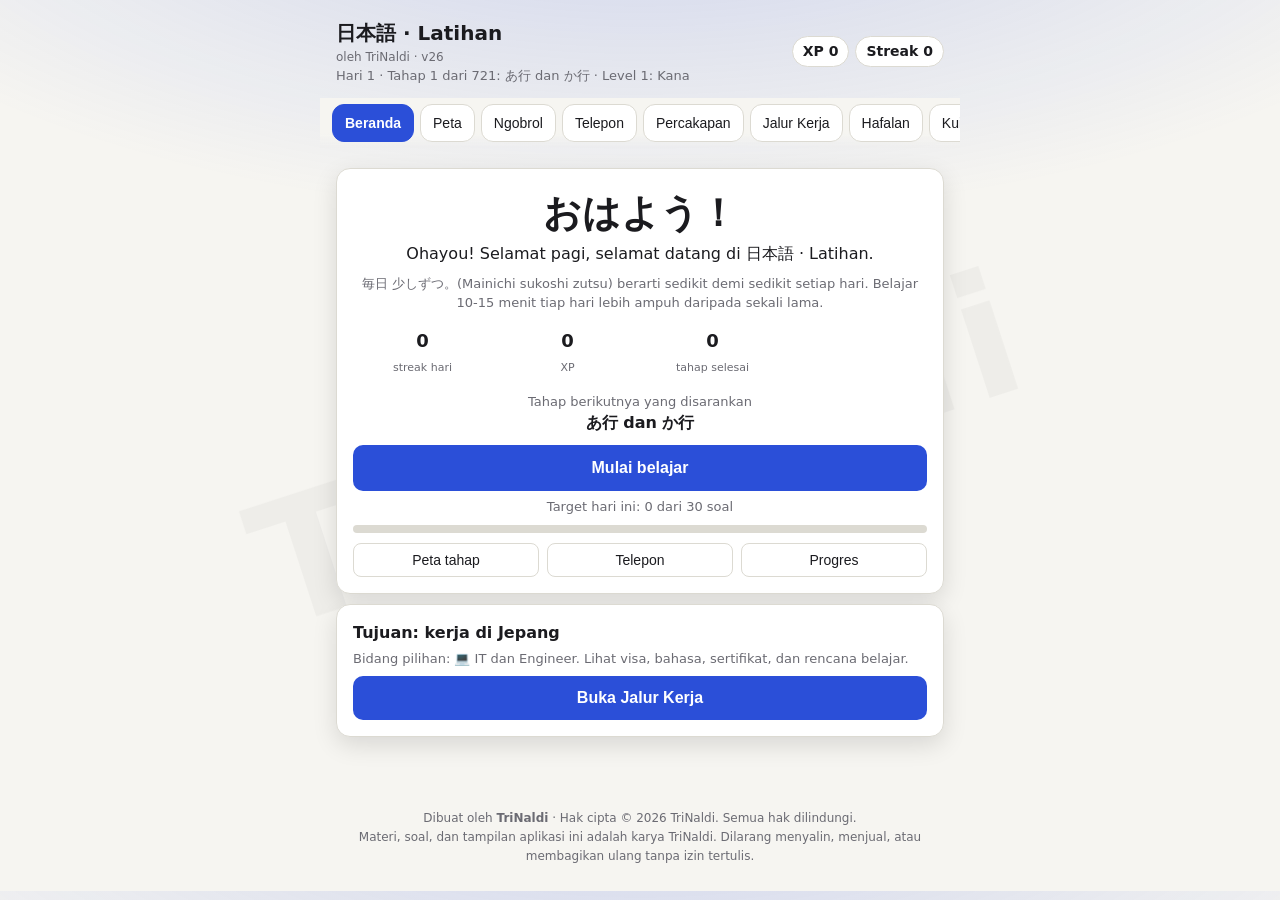
==== commit 6f5040b2: "upgrade" ====
--- a/index.html
+++ b/index.html
@@ -9,7 +9,7 @@
 <link rel="stylesheet" href="style.css">
 </head>
 <body>
-<header class="top"><div><h1>日本語 · Latihan</h1><div class="mu" style="font-size:12px">oleh TriNaldi · v25</div><div class="mu" id="sub"></div></div><div class="chips"><span class="chip2" id="xp">XP 0</span><span class="chip2" id="st">Streak 0</span></div></header>
+<header class="top"><div><h1>日本語 · Latihan</h1><div class="mu" style="font-size:12px">oleh TriNaldi · v26</div><div class="mu" id="sub"></div></div><div class="chips"><span class="chip2" id="xp">XP 0</span><span class="chip2" id="st">Streak 0</span></div></header>
 <nav class="tabs" id="tabs"><button data-v="latih" class="on">Latihan</button><button data-v="kartu">Hafalan</button><button data-v="peta">Peta</button><button data-v="lap">Laporan</button></nav>
 <main>
 <section id="v-latih">
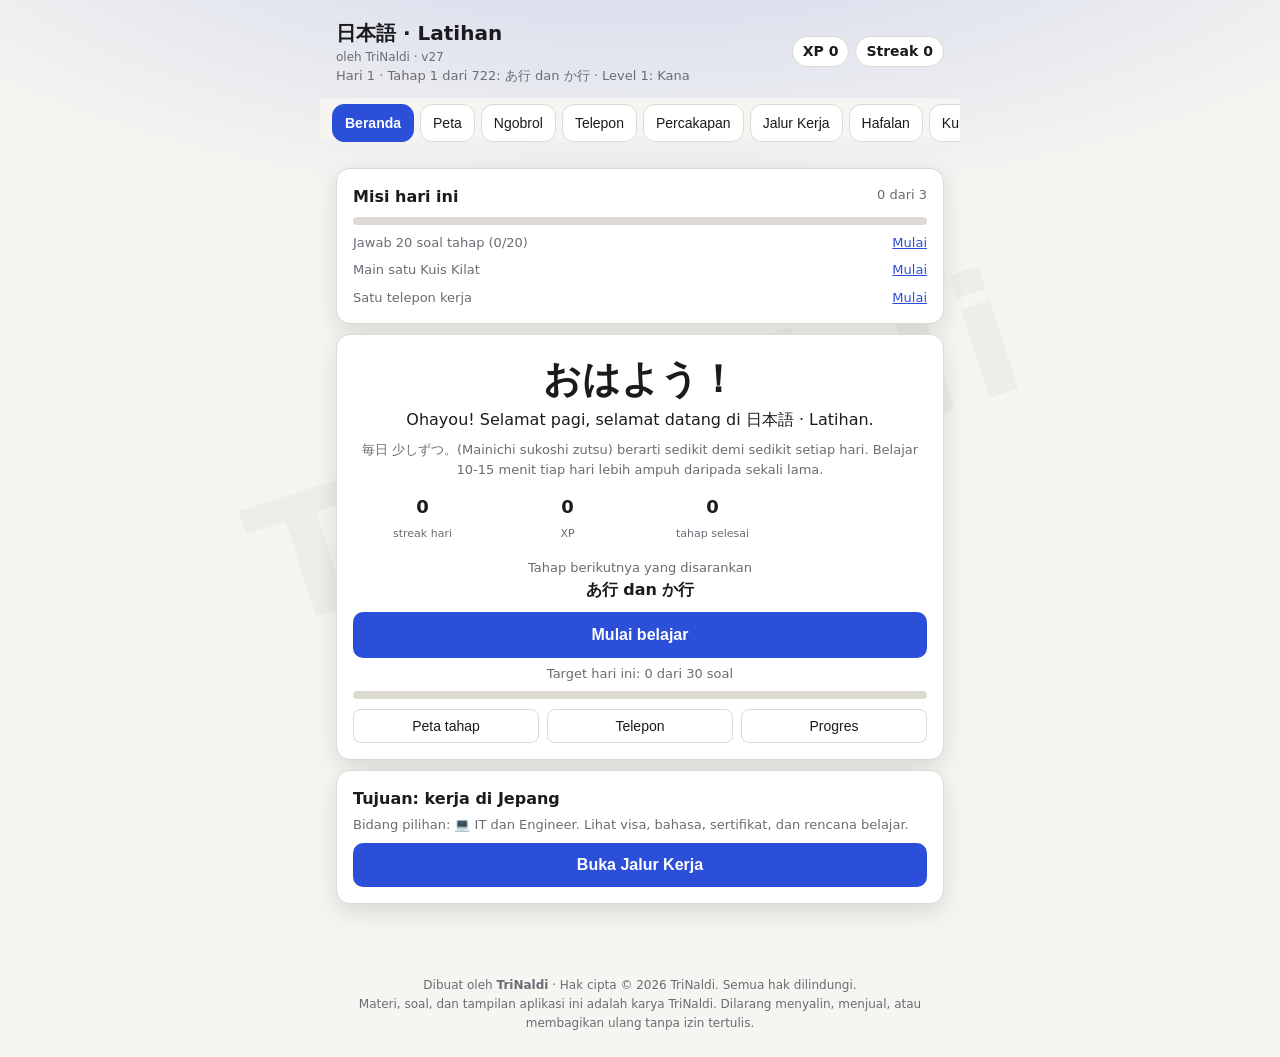
==== commit 2112f881: "Add files via upload" ====
--- a/index.html
+++ b/index.html
@@ -9,7 +9,7 @@
 <link rel="stylesheet" href="style.css">
 </head>
 <body>
-<header class="top"><div><h1>日本語 · Latihan</h1><div class="mu" style="font-size:12px">oleh TriNaldi · v26</div><div class="mu" id="sub"></div></div><div class="chips"><span class="chip2" id="xp">XP 0</span><span class="chip2" id="st">Streak 0</span></div></header>
+<header class="top"><div><h1>日本語 · Latihan</h1><div class="mu" style="font-size:12px">oleh TriNaldi · v27</div><div class="mu" id="sub"></div></div><div class="chips"><span class="chip2" id="xp">XP 0</span><span class="chip2" id="st">Streak 0</span></div></header>
 <nav class="tabs" id="tabs"><button data-v="latih" class="on">Latihan</button><button data-v="kartu">Hafalan</button><button data-v="peta">Peta</button><button data-v="lap">Laporan</button></nav>
 <main>
 <section id="v-latih">
